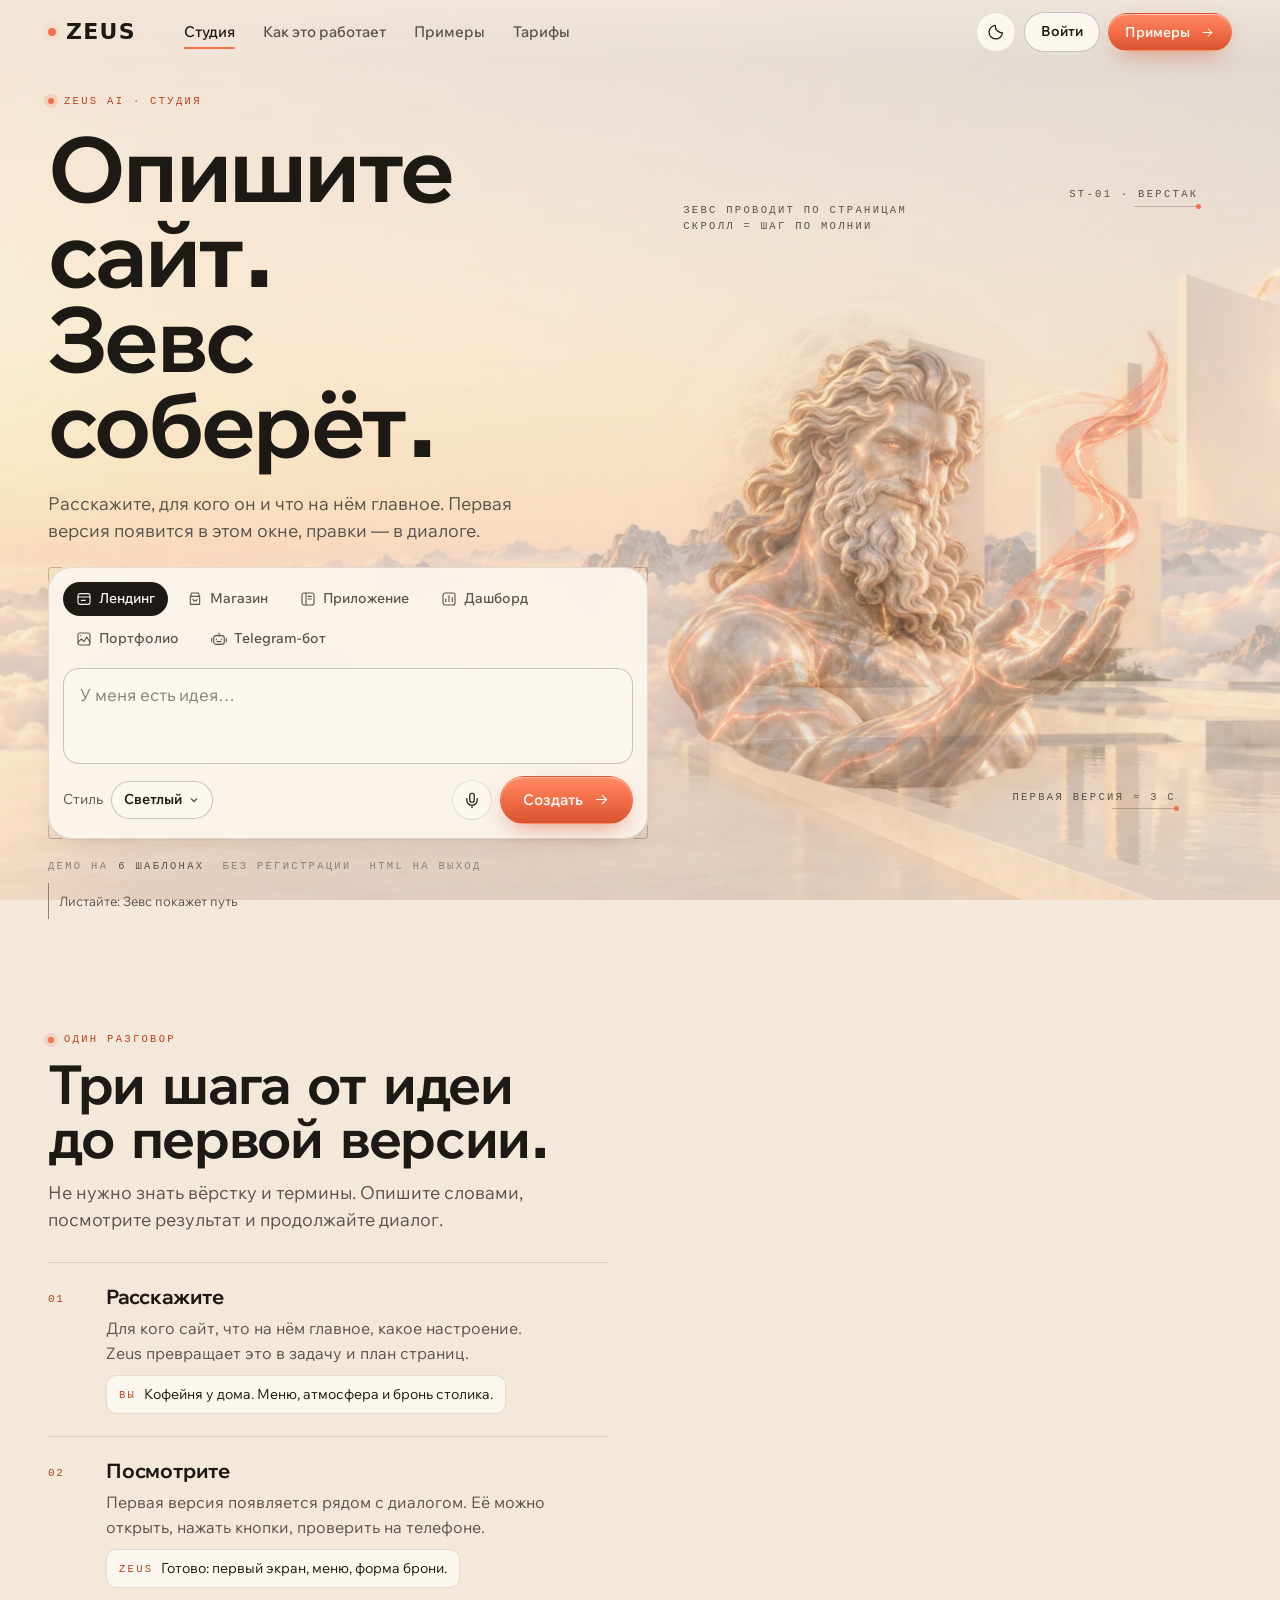
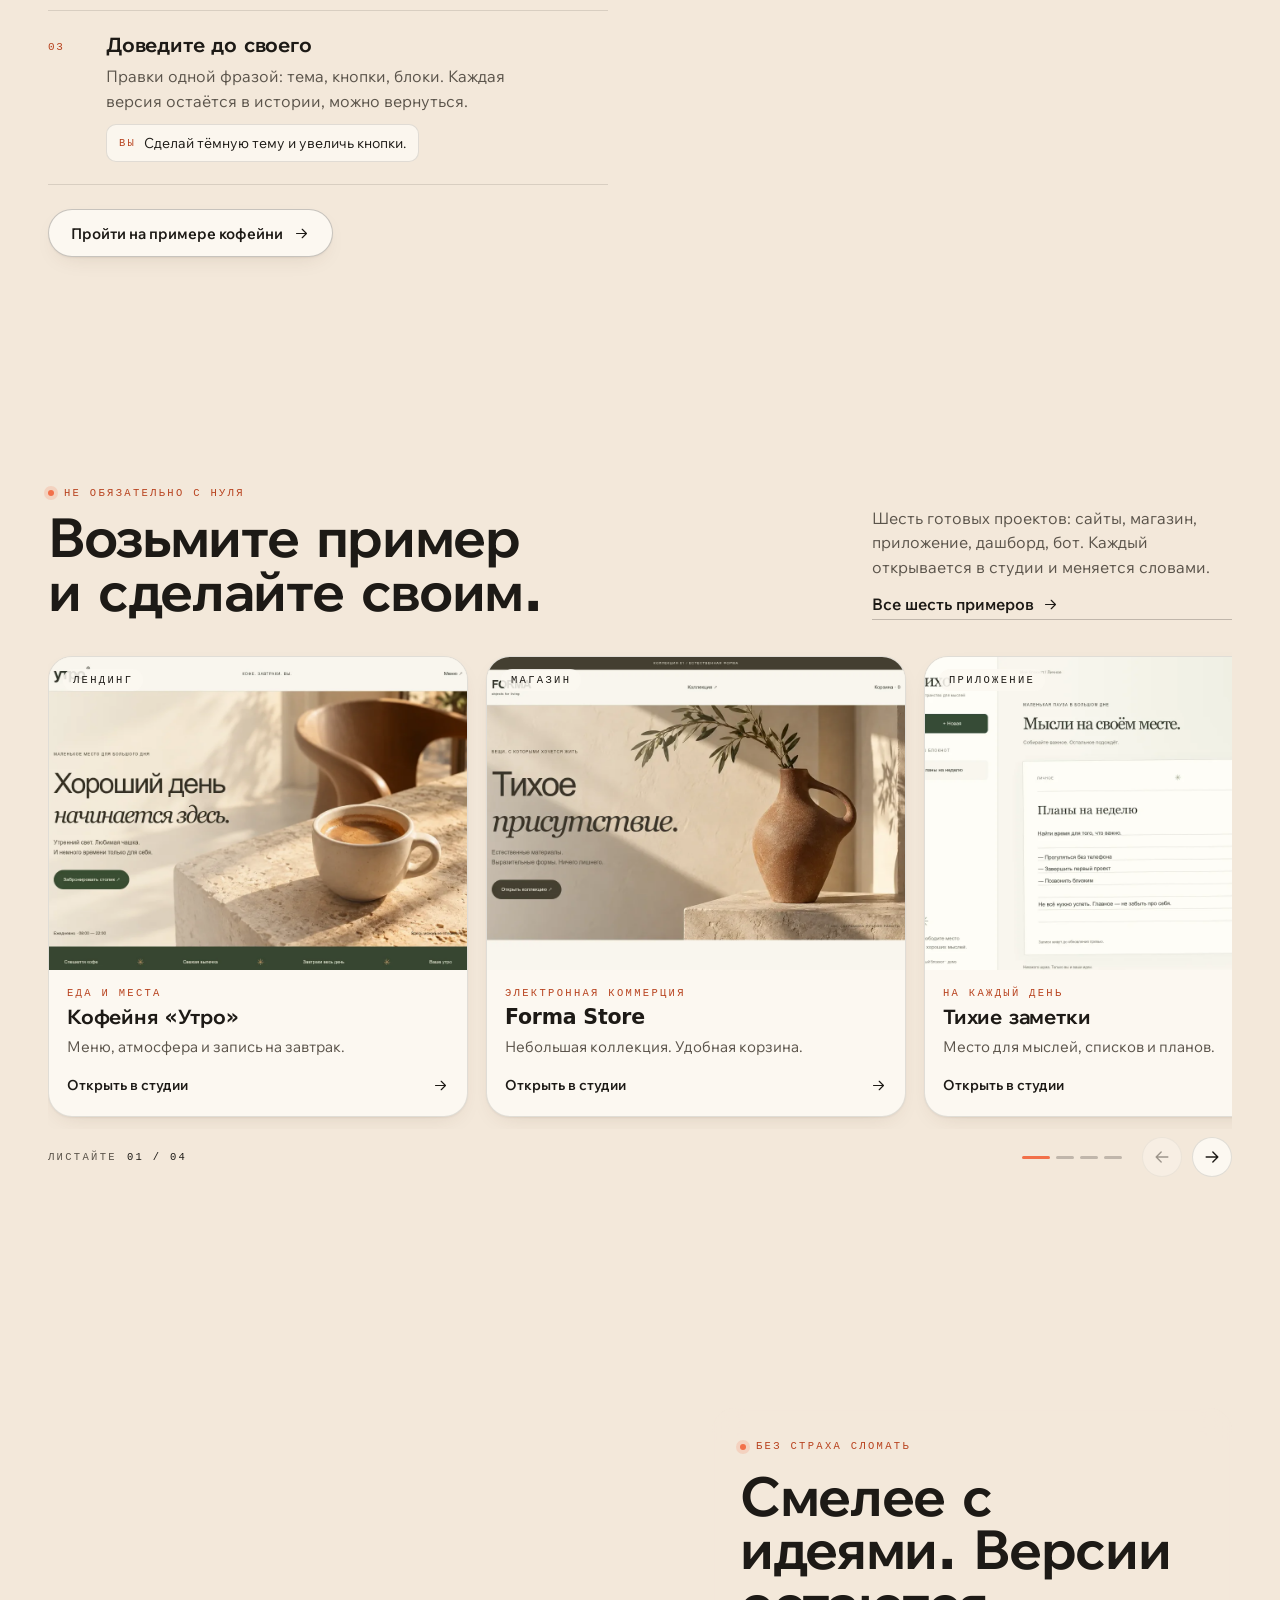
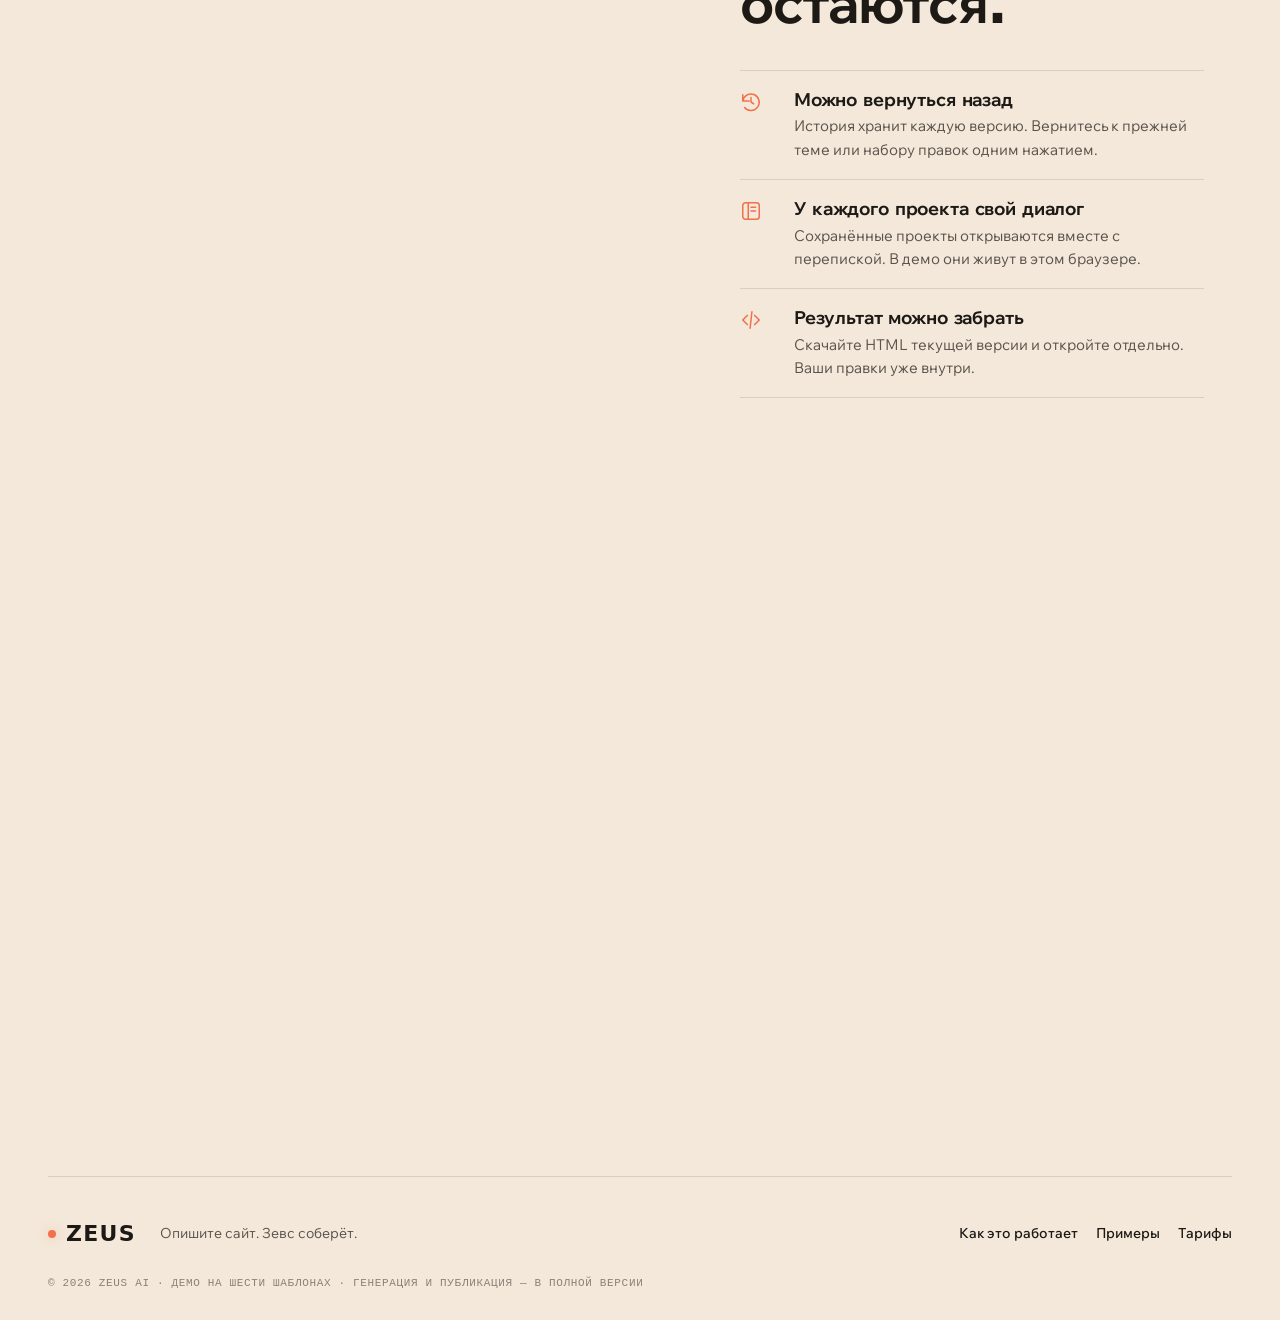
==== index.html @ 4a51d04f "Olymp 1.1: direct links open the right scene" ====
<!doctype html>
<html lang="ru">
  <head>
    <meta charset="UTF-8" />
    <meta
      name="viewport"
      content="width=device-width, initial-scale=1.0, viewport-fit=cover, interactive-widget=resizes-content"
    />
    <meta name="color-scheme" content="dark light" />
    <meta name="theme-color" content="#f5efe6" />
    <script>
      try {
        document.documentElement.dataset.theme =
          localStorage.getItem("zeus-theme") === "dark" ? "dark" : "light";
      } catch {
        document.documentElement.dataset.theme = "light";
      }
    </script>
    <title>Zeus AI — опишите сайт, Зевс соберёт</title>
    <meta
      name="description"
      content="Попробуйте студию Zeus AI: тестовый чат с помощником, интерактивные проекты, история правок и экспорт кода."
    />
    <link
      rel="icon"
      href="data:image/svg+xml,<svg xmlns=%22http://www.w3.org/2000/svg%22 viewBox=%220 0 100 100%22><text y=%22.9em%22 font-size=%2288%22>⚡</text></svg>"
    />
    <link rel="stylesheet" href="./fonts/zeus-fonts.css?v=olymp-1" />
    <script type="module" crossorigin src="./assets/index-BFgMG8lB.js"></script>
    <link rel="stylesheet" crossorigin href="./assets/index-Dw6WxKH1.css">
  </head>
  <body>
    <div id="root"></div>
  </body>
</html>
---- fonts/zeus-fonts.css ----
/* cyrillic */
@font-face {
  font-family: 'Days One';
  font-style: normal;
  font-weight: 400;
  font-display: swap;
  src: url(./days-cyrillic-1.woff2) format('woff2');
  unicode-range: U+0301, U+0400-045F, U+0490-0491, U+04B0-04B1, U+2116;
}
/* latin */
@font-face {
  font-family: 'Days One';
  font-style: normal;
  font-weight: 400;
  font-display: swap;
  src: url(./days-latin-2.woff2) format('woff2');
  unicode-range: U+0000-00FF, U+0131, U+0152-0153, U+02BB-02BC, U+02C6, U+02DA, U+02DC, U+0304, U+0308, U+0329, U+2000-206F, U+20AC, U+2122, U+2191, U+2193, U+2212, U+2215, U+FEFF, U+FFFD;
}
/* cyrillic */
@font-face {
  font-family: 'Wix Madefor Display';
  font-style: normal;
  font-weight: 400 800;
  font-display: swap;
  src: url(./madefor-display-cyrillic-1.woff2) format('woff2');
  unicode-range: U+0301, U+0400-045F, U+0490-0491, U+04B0-04B1, U+2116;
}
/* latin */
@font-face {
  font-family: 'Wix Madefor Display';
  font-style: normal;
  font-weight: 400 800;
  font-display: swap;
  src: url(./madefor-display-latin-2.woff2) format('woff2');
  unicode-range: U+0000-00FF, U+0131, U+0152-0153, U+02BB-02BC, U+02C6, U+02DA, U+02DC, U+0304, U+0308, U+0329, U+2000-206F, U+20AC, U+2122, U+2191, U+2193, U+2212, U+2215, U+FEFF, U+FFFD;
}
/* cyrillic */
@font-face {
  font-family: 'Wix Madefor Text';
  font-style: normal;
  font-weight: 400 700;
  font-display: swap;
  src: url(./madefor-text-cyrillic-1.woff2) format('woff2');
  unicode-range: U+0301, U+0400-045F, U+0490-0491, U+04B0-04B1, U+2116;
}
/* latin */
@font-face {
  font-family: 'Wix Madefor Text';
  font-style: normal;
  font-weight: 400 700;
  font-display: swap;
  src: url(./madefor-text-latin-2.woff2) format('woff2');
  unicode-range: U+0000-00FF, U+0131, U+0152-0153, U+02BB-02BC, U+02C6, U+02DA, U+02DC, U+0304, U+0308, U+0329, U+2000-206F, U+20AC, U+2122, U+2191, U+2193, U+2212, U+2215, U+FEFF, U+FFFD;
}
/* cyrillic */
@font-face {
  font-family: 'Martian Mono';
  font-style: normal;
  font-weight: 300 600;
  font-stretch: 100%;
  font-display: swap;
  src: url(./martian-cyrillic-1.woff2) format('woff2');
  unicode-range: U+0301, U+0400-045F, U+0490-0491, U+04B0-04B1, U+2116;
}
/* latin */
@font-face {
  font-family: 'Martian Mono';
  font-style: normal;
  font-weight: 300 600;
  font-stretch: 100%;
  font-display: swap;
  src: url(./martian-latin-2.woff2) format('woff2');
  unicode-range: U+0000-00FF, U+0131, U+0152-0153, U+02BB-02BC, U+02C6, U+02DA, U+02DC, U+0304, U+0308, U+0329, U+2000-206F, U+20AC, U+2122, U+2191, U+2193, U+2212, U+2215, U+FEFF, U+FFFD;
}
/* cyrillic */
@font-face {
  font-family: 'Sofia Sans';
  font-style: normal;
  font-weight: 500 800;
  font-display: swap;
  src: url(./sofia-cyrillic-1.woff2) format('woff2');
  unicode-range: U+0301, U+0400-045F, U+0490-0491, U+04B0-04B1, U+2116;
}
/* latin */
@font-face {
  font-family: 'Sofia Sans';
  font-style: normal;
  font-weight: 500 800;
  font-display: swap;
  src: url(./sofia-latin-2.woff2) format('woff2');
  unicode-range: U+0000-00FF, U+0131, U+0152-0153, U+02BB-02BC, U+02C6, U+02DA, U+02DC, U+0304, U+0308, U+0329, U+2000-206F, U+20AC, U+2122, U+2191, U+2193, U+2212, U+2215, U+FEFF, U+FFFD;
}
---- assets/index-Dw6WxKH1.css ----
:root{--f-display: "Sofia Sans", "Wix Madefor Display", system-ui, sans-serif;--f-head: "Wix Madefor Display", system-ui, sans-serif;--f-body: "Wix Madefor Text", system-ui, sans-serif;--f-mono: "Martian Mono", ui-monospace, monospace;--canvas: #f3e8da;--paper: rgba(252, 248, 241, .86);--paper-solid: #fcf8f1;--paper-2: #f4ebdd;--paper-3: #ebdfcd;--ink: #1d1a16;--ink-2: #5b544b;--ink-3: #8a8177;--line: rgba(29, 26, 22, .12);--line-strong: rgba(29, 26, 22, .24);--coral: #f2704a;--coral-deep: #d9532f;--coral-soft: #ffd9c7;--coral-glow: #ffc1a0;--coral-ink: #b8431f;--ok: #2f7d4e;--shadow-1: 0 1px 2px rgba(60, 40, 20, .06), 0 8px 24px -12px rgba(80, 50, 20, .18);--shadow-2: 0 2px 6px rgba(60, 40, 20, .08), 0 24px 48px -20px rgba(80, 50, 20, .28);--glow: 0 0 0 1px rgba(242, 112, 74, .35), 0 10px 32px -8px rgba(242, 112, 74, .55);--r-xs: 6px;--r-s: 10px;--r-m: 16px;--r-l: 24px;--r-pill: 999px;--ease-out: cubic-bezier(.16, 1, .3, 1);--ease-in: cubic-bezier(.4, 0, 1, 1);--ease-emph: cubic-bezier(.2, 0, 0, 1);--t-fast: .12s;--t-base: .22s;--t-slow: .42s;--header-h: 64px;--gutter: clamp(16px, 4vw, 48px);--wrap: 1240px;color-scheme:light}:root[data-theme=dark]{--canvas: #17161c;--paper: rgba(28, 26, 33, .84);--paper-solid: #1c1a21;--paper-2: #24222a;--paper-3: #2d2a33;--ink: #f4eee6;--ink-2: #b8afa4;--ink-3: #857d74;--line: rgba(244, 238, 230, .12);--line-strong: rgba(244, 238, 230, .26);--coral: #ff7b52;--coral-deep: #e4552f;--coral-soft: #4a2a20;--coral-glow: #ff9a6e;--coral-ink: #ffb08c;--shadow-1: 0 1px 2px rgba(0, 0, 0, .3), 0 8px 24px -12px rgba(0, 0, 0, .5);--shadow-2: 0 2px 6px rgba(0, 0, 0, .35), 0 24px 48px -20px rgba(0, 0, 0, .6);color-scheme:dark}*,*:before,*:after{box-sizing:border-box}html{overflow-x:clip;scroll-padding-top:calc(var(--header-h) + 16px);-webkit-text-size-adjust:100%}body{margin:0;background:var(--canvas);color:var(--ink);font:400 16px/1.55 var(--f-body);-webkit-font-smoothing:antialiased;overflow-x:clip;font-synthesis:none}img,svg,video{display:block;max-width:100%}button,input,textarea,select{font:inherit;color:inherit}button{cursor:pointer;background:none;border:0;padding:0}a{color:inherit;text-decoration:none}:focus-visible{outline:2px solid var(--coral);outline-offset:3px;border-radius:var(--r-xs)}::selection{background:var(--coral-soft);color:var(--ink)}.zeus-world{position:fixed;top:0;right:0;bottom:0;left:0;z-index:0;pointer-events:none}.zeus-world canvas{display:block}.site-main{position:relative;min-height:100svh;padding-top:var(--header-h)}.wrap{width:min(var(--wrap),100% - var(--gutter) * 2);margin-inline:auto}.wrap-tight{width:min(880px,100% - var(--gutter) * 2);margin-inline:auto}.scene-window{display:none}@media (max-width: 859px){.studio-section,.page-section,.final-cta,.route-hero{display:grid;grid-template-columns:minmax(0,1fr);min-width:0}.studio-section>*,.page-section>*,.final-cta>*,.route-hero>*{min-width:0}.scene-window{display:block;height:58svh;pointer-events:none;order:-1}.scene-window.tall{height:62svh}.scene-window.short{height:46svh}}.display{font-family:var(--f-display);font-weight:700;line-height:.96;letter-spacing:-.025em;text-wrap:balance}h1,.h1{font-family:var(--f-display);font-weight:700;font-size:clamp(44px,7vw,92px);line-height:.95;letter-spacing:-.03em;margin:0;text-wrap:balance}h2,.h2{font-family:var(--f-display);font-weight:700;font-size:clamp(32px,4.2vw,56px);line-height:1;letter-spacing:-.025em;margin:0;text-wrap:balance}h3,.h3{font-family:var(--f-head);font-weight:700;font-size:clamp(18px,1.6vw,22px);line-height:1.2;letter-spacing:-.01em;margin:0}p{margin:0}.lead{font-size:clamp(17px,1.4vw,19px);line-height:1.5;color:var(--ink-2);max-width:52ch;text-wrap:pretty}.muted{color:var(--ink-2)}.tag{font-family:var(--f-mono);font-size:10.5px;font-weight:400;letter-spacing:.22em;text-transform:uppercase;color:var(--ink-2);display:inline-flex;align-items:center;gap:10px;line-height:1}.tag.coral{color:var(--coral-ink)}.tag .dot{width:6px;height:6px;border-radius:50%;background:var(--coral);box-shadow:0 0 0 4px #f2704a2e}.mono{font-family:var(--f-mono);font-size:12px;letter-spacing:.02em}.num{font-family:var(--f-display);letter-spacing:-.02em}.edge-label{display:none;position:absolute;writing-mode:vertical-rl;transform:rotate(180deg);font-family:var(--f-mono);font-size:10px;letter-spacing:.26em;text-transform:uppercase;color:var(--ink-3);-webkit-user-select:none;user-select:none;pointer-events:none}.hairline{height:1px;background:var(--line)}.hairline.coral{background:linear-gradient(90deg,transparent,var(--coral) 30%,var(--coral-glow) 70%,transparent);opacity:.8}.corners{position:relative}.corners:before,.corners:after,.corners>.c:before,.corners>.c:after{content:"";position:absolute;width:14px;height:14px;border:1px solid var(--line-strong);pointer-events:none}.corners:before{top:-1px;left:-1px;border-right:0;border-bottom:0;border-radius:4px 0 0}.corners:after{top:-1px;right:-1px;border-left:0;border-bottom:0;border-radius:0 4px 0 0}.corners>.c:before{bottom:-1px;left:-1px;border-right:0;border-top:0;border-radius:0 0 0 4px}.corners>.c:after{bottom:-1px;right:-1px;border-left:0;border-top:0;border-radius:0 0 4px}.pane{background:var(--paper);-webkit-backdrop-filter:blur(18px) saturate(1.2);backdrop-filter:blur(18px) saturate(1.2);border:1px solid var(--line);border-radius:var(--r-l);box-shadow:var(--shadow-1)}.pane.solid{background:var(--paper-solid);-webkit-backdrop-filter:none;backdrop-filter:none}.scrim{position:relative}.scrim:before{content:"";position:absolute;top:-12%;right:-10%;bottom:-12%;left:-10%;z-index:-1;pointer-events:none;background:radial-gradient(60% 70% at 40% 50%,color-mix(in srgb,var(--canvas) 78%,transparent),transparent 100%)}.btn{--h: 48px;display:inline-flex;align-items:center;justify-content:center;gap:10px;height:var(--h);padding:0 22px;border-radius:var(--r-pill);font-family:var(--f-body);font-weight:600;font-size:15px;line-height:1;white-space:nowrap;border:1px solid transparent;position:relative;overflow:hidden;transition:transform var(--t-fast) var(--ease-out),box-shadow var(--t-base) var(--ease-out),background-color var(--t-fast),border-color var(--t-fast),color var(--t-fast);-webkit-tap-highlight-color:transparent}.btn svg{flex:none}.btn:active{transform:scale(.97)}.btn:disabled{opacity:.45;cursor:default;transform:none}.btn.small{--h: 38px;padding:0 16px;font-size:14px}.btn.large{--h: 56px;padding:0 28px;font-size:16px}.btn.full{width:100%}.btn.primary{color:#fff8f3;background:linear-gradient(180deg,#ff8a63,var(--coral) 45%,var(--coral-deep));box-shadow:inset 0 1px #ffffff73,0 10px 26px -10px #d9532fb3}.btn.primary:after{content:"";position:absolute;top:0;right:0;bottom:0;left:0;background:linear-gradient(115deg,transparent 30%,rgba(255,255,255,.35) 50%,transparent 70%);transform:translate(-130%);transition:transform .7s var(--ease-out)}.btn.primary:hover{box-shadow:inset 0 1px #ffffff80,0 14px 32px -10px #d9532fd9;transform:translateY(-1px)}.btn.primary:hover:after{transform:translate(130%)}.btn.secondary{color:var(--ink);background:var(--paper-solid);border-color:var(--line-strong);box-shadow:var(--shadow-1)}.btn.secondary:hover{border-color:var(--ink)}.btn.ghost{color:var(--ink);background:transparent;border-color:transparent}.btn.ghost:hover{background:var(--paper-2)}.btn.ink{color:var(--paper-solid);background:var(--ink)}.btn.ink:hover{background:#2b2722}:root[data-theme=dark] .btn.ink{color:var(--ink);background:var(--paper-3)}.icon-btn{width:40px;height:40px;border-radius:50%;display:inline-grid;place-items:center;color:var(--ink);border:1px solid var(--line);background:var(--paper-solid);transition:background var(--t-fast),border-color var(--t-fast),transform var(--t-fast)}.icon-btn:hover{border-color:var(--ink)}.icon-btn:active{transform:scale(.94)}.icon-btn:disabled{opacity:.4;cursor:default}.icon-btn.selected{background:var(--ink);color:var(--paper-solid);border-color:var(--ink)}.text-link{display:inline-flex;align-items:center;gap:8px;font-weight:600;color:var(--ink);border-bottom:1px solid var(--line-strong);padding-bottom:2px;transition:border-color var(--t-fast),gap var(--t-fast)}.text-link:hover{border-color:var(--coral);gap:12px}textarea,input[type=text],input:not([type]){width:100%;border:1px solid var(--line-strong);border-radius:var(--r-m);background:var(--paper-solid);padding:14px 16px;font-size:16px;line-height:1.45;color:var(--ink);resize:none;transition:border-color var(--t-fast),box-shadow var(--t-base)}textarea::placeholder,input::placeholder{color:var(--ink-3)}textarea:focus,input:focus{outline:none;border-color:var(--coral);box-shadow:0 0 0 4px #f2704a29}textarea:disabled{opacity:.6}.segmented{display:inline-flex;padding:4px;gap:2px;border-radius:var(--r-pill);background:var(--paper-2);border:1px solid var(--line)}.segmented button{height:34px;padding:0 14px;border-radius:var(--r-pill);font-weight:600;font-size:14px;color:var(--ink-2);transition:background var(--t-fast),color var(--t-fast);display:inline-flex;align-items:center;gap:6px}.segmented button.selected,.segmented button[aria-pressed=true]{background:var(--paper-solid);color:var(--ink);box-shadow:var(--shadow-1)}.segmented button span{font-family:var(--f-mono);font-size:11px;color:var(--coral-ink)}.chip{display:inline-flex;align-items:center;gap:7px;height:36px;padding:0 14px;border-radius:var(--r-pill);border:1px solid var(--line-strong);background:var(--paper-solid);font-size:14px;font-weight:500;color:var(--ink);transition:border-color var(--t-fast),background var(--t-fast),transform var(--t-fast)}.chip:hover{border-color:var(--ink)}.chip:active{transform:scale(.97)}.chip.selected,.chip[aria-pressed=true]{background:var(--ink);color:var(--paper-solid);border-color:var(--ink)}.chip:disabled{opacity:.45}.status-dot{width:7px;height:7px;border-radius:50%;background:var(--coral);display:inline-block;box-shadow:0 0 0 3px #f2704a33;animation:pulse-dot 2.2s ease-in-out infinite}@keyframes pulse-dot{0%,to{box-shadow:0 0 0 3px #f2704a33}50%{box-shadow:0 0 0 6px #f2704a0f}}.spinner{width:14px;height:14px;border-radius:50%;border:2px solid var(--line-strong);border-top-color:var(--coral);animation:spin .8s linear infinite;display:inline-block}@keyframes spin{to{transform:rotate(360deg)}}.sr-only{position:absolute;width:1px;height:1px;overflow:hidden;clip:rect(0 0 0 0);white-space:nowrap}.skip-link{position:fixed;left:12px;top:-60px;z-index:200;background:var(--ink);color:var(--paper-solid);padding:10px 14px;border-radius:var(--r-s)}.skip-link:focus{top:12px}.modal{border:0;padding:0;background:transparent;max-width:min(520px,100vw - 24px);width:100%;margin:auto}.modal::backdrop{background:#281c1473;-webkit-backdrop-filter:blur(8px);backdrop-filter:blur(8px)}.modal[open]{animation:modal-in .32s var(--ease-out)}@keyframes modal-in{0%{opacity:0;transform:translateY(14px) scale(.98)}to{opacity:1;transform:none}}.modal-inner{position:relative;background:var(--paper-solid);border-radius:var(--r-l);padding:28px;box-shadow:var(--shadow-2);display:grid;gap:14px;border:1px solid var(--line)}.modal-inner h2{font-size:26px}.modal-inner p{color:var(--ink-2)}.modal-close{position:absolute;top:14px;right:14px}.modal-note{font-size:13px;color:var(--ink-3)}.modal-inner .tag{margin-bottom:-6px}.notice{display:inline-flex;align-items:center;gap:10px;padding:10px 14px;border-radius:var(--r-s);background:var(--coral-soft);color:var(--coral-ink);font-size:14px;font-weight:500}.reveal{opacity:0;transform:translateY(18px);transition:opacity .7s var(--ease-out),transform .8s var(--ease-out)}.reveal.in{opacity:1;transform:none}.reveal[data-delay="1"]{transition-delay:.08s}.reveal[data-delay="2"]{transition-delay:.16s}.reveal[data-delay="3"]{transition-delay:.24s}.ribbon-sweep{position:fixed;top:0;right:0;bottom:0;left:0;z-index:60;pointer-events:none;overflow:hidden}.ribbon-sweep:before{content:"";position:absolute;top:-30%;bottom:-30%;left:0;width:34vw;background:linear-gradient(90deg,transparent,rgba(255,193,160,.55) 35%,rgba(242,112,74,.75) 50%,rgba(255,193,160,.55) 65%,transparent);transform:translate(-60vw) skew(-18deg);filter:blur(6px)}.ribbon-sweep.go:before{animation:sweep .72s var(--ease-emph) forwards}@keyframes sweep{to{transform:translate(140vw) skew(-18deg)}}@media (prefers-reduced-motion: reduce){*,*:before,*:after{animation-duration:.01ms!important;transition-duration:.01ms!important}.reveal{opacity:1;transform:none}}.header{position:fixed;inset:0 0 auto 0;z-index:50;height:var(--header-h);background:linear-gradient(180deg,color-mix(in srgb,var(--canvas) 75%,transparent),transparent);-webkit-backdrop-filter:blur(10px);backdrop-filter:blur(10px);transition:background var(--t-base)}.header.scrolled{background:color-mix(in srgb,var(--paper-solid) 82%,transparent);border-bottom:1px solid var(--line)}.header-inner{height:100%;display:flex;align-items:center;gap:18px}.brand{display:inline-flex;align-items:center;gap:10px;font-family:var(--f-display);font-weight:800;font-size:22px;letter-spacing:.06em;color:var(--ink)}.brand i{width:8px;height:8px;border-radius:50%;background:var(--coral);box-shadow:0 0 12px var(--coral-glow)}.desktop-nav{display:flex;gap:4px;margin-left:18px}.desktop-nav a{position:relative;padding:10px 12px;font-weight:500;font-size:15px;color:var(--ink-2);border-radius:var(--r-s);transition:color var(--t-fast)}.desktop-nav a:after{content:"";position:absolute;left:12px;right:12px;bottom:5px;height:2px;border-radius:2px;background:var(--coral);transform:scaleX(0);transform-origin:left;transition:transform var(--t-base) var(--ease-out)}.desktop-nav a:hover,.desktop-nav a.active{color:var(--ink)}.desktop-nav a.active:after{transform:scaleX(1)}.desktop-nav a .idx{font-family:var(--f-mono);font-size:10px;color:var(--ink-3);margin-right:6px;letter-spacing:.1em}.header-actions{margin-left:auto;display:flex;align-items:center;gap:8px}.account-btn{height:40px;padding:0 16px;border-radius:var(--r-pill);border:1px solid var(--line-strong);background:var(--paper-solid);font-weight:600;font-size:14px;display:inline-flex;align-items:center;gap:8px;transition:border-color var(--t-fast)}.account-btn:hover{border-color:var(--ink)}.account-btn .initial{width:24px;height:24px;border-radius:50%;background:var(--coral);color:#fff;display:grid;place-items:center;font-family:var(--f-display);font-size:12px}.menu-toggle,.header-cta{display:none}.menu-screen{position:fixed;top:0;right:0;bottom:0;left:0;z-index:45;padding:calc(var(--header-h) + 8px) var(--gutter) 24px;background:color-mix(in srgb,var(--canvas) 62%,transparent);-webkit-backdrop-filter:blur(14px);backdrop-filter:blur(14px);display:flex;flex-direction:column}.menu-screen nav{display:grid;gap:2px;margin-top:4vh}.menu-screen nav a{display:grid;grid-template-columns:1fr auto;align-items:center;gap:12px;padding:16px 4px;font-family:var(--f-display);font-size:clamp(28px,8vw,36px);line-height:1;color:var(--ink);border-bottom:1px solid var(--line);transform:translateY(12px);opacity:0;animation:menu-item .5s var(--ease-out) forwards}.menu-screen nav a:nth-child(2){animation-delay:.05s}.menu-screen nav a:nth-child(3){animation-delay:.1s}.menu-screen nav a:nth-child(4){animation-delay:.15s}@keyframes menu-item{to{transform:none;opacity:1}}.menu-screen nav a .idx{font-family:var(--f-mono);font-size:11px;color:var(--ink-3);letter-spacing:.1em}.menu-screen nav a.active .idx{color:var(--coral-ink)}.menu-screen nav a svg{color:var(--ink-3)}.menu-foot{margin-top:auto;display:flex;align-items:flex-end;justify-content:space-between;gap:12px}.menu-foot .tag{max-width:46%;line-height:1.5}.menu-robot-hint{font-size:13px;color:var(--ink-2);max-width:44%;text-align:right}@media (max-width: 859px){.desktop-nav{display:none}.menu-toggle{display:inline-grid}.account-btn .name{display:none}.header-inner{gap:10px}}@media (min-width: 860px){.header-cta{display:inline-flex}}.studio-entry{position:relative}.entry-hero{position:relative;min-height:calc(100svh - var(--header-h));display:grid;grid-template-columns:minmax(0,600px) 1fr;align-items:center;gap:24px;padding:32px 0 48px}.entry-main{position:relative;display:grid;gap:22px}.entry-main h1{max-width:12ch}.entry-main .lead{max-width:44ch}.entry-side{position:relative;align-self:stretch;min-height:420px;pointer-events:none}.entry-side .callout{position:absolute;display:grid;gap:6px}.entry-side .callout .tag{white-space:nowrap}.entry-side .callout .line{width:64px;height:1px;background:var(--line-strong);position:relative}.entry-side .callout .line:after{content:"";position:absolute;right:-3px;top:-2px;width:5px;height:5px;border-radius:50%;background:var(--coral)}.entry-side .c1{right:6%;top:12%;text-align:right;justify-items:end}.entry-side .c2{left:2%;top:14%}.entry-side .c3{right:10%;bottom:8%;text-align:right;justify-items:end}.entry-hero .edge-label{right:-8px;top:50%;translate:0 -50%}.composer{padding:14px;display:grid;gap:12px;pointer-events:auto}.composer .c{position:absolute;top:0;right:0;bottom:0;left:0;pointer-events:none}.project-types{display:flex;flex-wrap:wrap;gap:6px}.project-types button{display:inline-flex;align-items:center;gap:7px;height:34px;padding:0 12px;border-radius:var(--r-pill);font-size:13.5px;font-weight:500;color:var(--ink-2);border:1px solid transparent;transition:background var(--t-fast),color var(--t-fast),border-color var(--t-fast)}.project-types button:hover{background:var(--paper-2);color:var(--ink)}.project-types button.selected{background:var(--ink);color:var(--paper-solid)}:root[data-theme=dark] .project-types button.selected{background:var(--paper-3);color:var(--ink)}.composer textarea{min-height:96px;border-radius:var(--r-m);background:color-mix(in srgb,var(--paper-solid) 70%,transparent);font-size:17px}.composer-bottom{display:flex;align-items:center;justify-content:space-between;gap:10px}.style-select{display:inline-flex;align-items:center;gap:8px;font-size:14px;color:var(--ink-2)}.style-select select{height:38px;padding:0 30px 0 12px;border-radius:var(--r-pill);border:1px solid var(--line-strong);background:var(--paper-solid) url("data:image/svg+xml,%3Csvg xmlns='http://www.w3.org/2000/svg' width='12' height='12' viewBox='0 0 24 24' fill='none' stroke='%235b544b' stroke-width='2.5'%3E%3Cpath d='m6 9 6 6 6-6'/%3E%3C/svg%3E") no-repeat right 12px center;-moz-appearance:none;appearance:none;-webkit-appearance:none;font-weight:600;font-size:14px;color:var(--ink)}.composer-actions{display:flex;align-items:center;gap:8px}.icon-btn.recording{background:var(--coral);color:#fff;border-color:var(--coral);animation:pulse-dot 1.4s ease-in-out infinite}.entry-meta{display:flex;flex-wrap:wrap;gap:8px 18px}.entry-meta .tag{color:var(--ink-3)}.entry-meta .tag b{color:var(--ink-2);font-weight:400}.resume-project{display:inline-flex;align-items:center;gap:10px;height:44px;padding:0 16px;border-radius:var(--r-pill);background:var(--paper-solid);border:1px solid var(--line-strong);font-size:14px;justify-self:start}.resume-project b{font-weight:600;margin-left:4px}.resume-project:hover{border-color:var(--ink)}.hero-bottom{position:absolute;left:0;right:0;bottom:0;display:flex;justify-content:space-between;align-items:end;pointer-events:none}.hero-bottom a{pointer-events:auto;display:inline-flex;align-items:center;gap:10px;font-size:13px;color:var(--ink-2)}.hero-bottom a i{width:1px;height:36px;background:var(--ink-3);display:block;animation:cue 1.8s var(--ease-in-out, ease) infinite;transform-origin:top}@keyframes cue{0%{transform:scaleY(0)}50%{transform:scaleY(1)}to{transform:scaleY(0);transform-origin:bottom}}.studio-section{position:relative;padding:clamp(64px,9vw,120px) 0}.studio-section .head{display:grid;gap:14px;max-width:620px}.section-head{display:flex;align-items:end;justify-content:space-between;gap:24px;flex-wrap:wrap;margin-bottom:32px}.section-head .head{max-width:640px}.section-head .aside{display:grid;gap:12px;max-width:360px}.steps-section .grid{display:grid;grid-template-columns:minmax(0,560px) 1fr;gap:32px;align-items:start}.steps-list{display:grid;gap:0;counter-reset:step}.steps-list li{list-style:none;display:grid;grid-template-columns:44px 1fr;gap:14px;padding:22px 0;border-top:1px solid var(--line)}.steps-list li:last-child{border-bottom:1px solid var(--line)}.steps-list li .n{font-family:var(--f-mono);font-size:11px;color:var(--coral-ink);letter-spacing:.16em;padding-top:6px}.steps-list li h3{margin-bottom:6px}.steps-list li p{color:var(--ink-2);max-width:44ch}.steps-list li .ex{margin-top:10px;display:inline-flex;gap:8px;align-items:center;padding:8px 12px;border-radius:var(--r-s);background:var(--paper);border:1px solid var(--line);font-size:13.5px}.steps-list li .ex .tag{color:var(--coral-ink)}.gallery-section .rail-wrap{position:relative}.rail{display:grid;grid-auto-flow:column;grid-auto-columns:min(78vw,420px);gap:18px;overflow-x:auto;scroll-snap-type:x mandatory;padding:4px 4px 12px;scrollbar-width:none;cursor:grab}.rail::-webkit-scrollbar{display:none}.rail.dragging{cursor:grabbing;scroll-snap-type:none}.rail>*{scroll-snap-align:start}.tcard{display:grid;gap:0;text-align:left;border-radius:var(--r-l);overflow:hidden;background:var(--paper-solid);border:1px solid var(--line);box-shadow:var(--shadow-1);transition:transform var(--t-slow) var(--ease-out),box-shadow var(--t-slow) var(--ease-out)}.tcard:hover{transform:translateY(-4px);box-shadow:var(--shadow-2)}.tcard .cover{position:relative;aspect-ratio:4 / 3;overflow:hidden;background:var(--paper-2)}.tcard .cover img{width:100%;height:100%;object-fit:cover;object-position:top;transition:transform 1.2s var(--ease-out)}.tcard:hover .cover img{transform:scale(1.04)}.tcard .cover .tag{position:absolute;left:14px;top:12px;color:var(--ink);background:var(--paper);padding:6px 10px;border-radius:var(--r-pill)}.tcard .body{padding:18px 18px 20px;display:grid;gap:6px}.tcard .body .tag{color:var(--coral-ink)}.tcard .body p{color:var(--ink-2);font-size:15px}.tcard .go{margin-top:10px;display:flex;justify-content:space-between;align-items:center;font-weight:600;font-size:14px}.rail-controls{display:flex;align-items:center;gap:10px;margin-top:8px}.rail-controls .tag{margin-right:auto}.rail-controls .tag b{font-family:var(--f-mono);color:var(--ink);font-weight:400}.rail-dots{display:flex;gap:6px;margin-right:10px}.rail-dots i{width:18px;height:3px;border-radius:2px;background:var(--line-strong);transition:background var(--t-fast),width var(--t-base)}.rail-dots i.on{background:var(--coral);width:28px}.reverse{transform:scaleX(-1);display:inline-grid}.versions-section .grid{display:grid;grid-template-columns:1fr minmax(0,520px);gap:32px;align-items:center}.versions-section .grid>.head{grid-column:2;position:relative;padding:24px 28px;border-radius:var(--r-l);background:color-mix(in srgb,var(--canvas) 72%,transparent);-webkit-backdrop-filter:blur(14px);backdrop-filter:blur(14px)}.version-rows{display:grid;gap:0}.version-rows article{display:grid;grid-template-columns:40px 1fr;gap:14px;padding:18px 0;border-top:1px solid var(--line)}.version-rows article:last-child{border-bottom:1px solid var(--line)}.version-rows article svg{color:var(--coral);margin-top:2px}.version-rows h3{font-size:18px;margin-bottom:4px}.version-rows p{color:var(--ink-2);font-size:15px}.final-cta{position:relative;padding:clamp(64px,10vw,140px) 0 clamp(48px,8vw,100px)}.final-cta .inner{display:grid;grid-template-columns:minmax(0,560px) 1fr;gap:24px;align-items:center}.final-cta h2{font-size:clamp(40px,5.6vw,72px)}.final-cta .actions{display:flex;gap:12px;flex-wrap:wrap;margin-top:8px}.final-cta .facts{grid-column:1;display:grid;gap:10px;margin-top:18px}.site-main.working{padding-top:var(--header-h)}.workspace{--bar-h: 64px;position:relative;height:calc(100svh - var(--header-h));display:grid;grid-template-rows:var(--bar-h) 1fr;grid-template-columns:290px 400px minmax(0,1fr);gap:0 14px;padding:0 14px 14px;max-width:1680px;margin-inline:auto}.workspace.conversation-first{grid-template-columns:290px minmax(0,720px) 1fr}.workspace-bar{grid-column:1 / -1;display:flex;align-items:center;gap:12px;padding:12px 4px}.project-title{display:flex;align-items:center;gap:12px;min-width:0}.project-title>svg{color:var(--coral);flex:none}.project-title div{display:grid;line-height:1.2;min-width:0}.project-title b{font-family:var(--f-head);font-weight:700;font-size:16px;white-space:nowrap;overflow:hidden;text-overflow:ellipsis}.project-title span{font-family:var(--f-mono);font-size:10.5px;letter-spacing:.14em;text-transform:uppercase;color:var(--ink-3)}.workspace-actions{margin-left:auto;display:flex;align-items:center;gap:8px}.robot-column{grid-column:1;grid-row:2;position:relative;pointer-events:none}.robot-column .tag{position:absolute;left:4px;bottom:8px;color:var(--ink-3);line-height:1.6}.robot-column .tag b{display:block;color:var(--ink-2);font-weight:400}.robot-column .hint{position:absolute;left:4px;top:8px;max-width:240px;font-size:13px;color:var(--ink-2)}.chat-panel{grid-column:2;grid-row:2;min-height:0;display:grid;grid-template-rows:auto auto 1fr auto;overflow:hidden}.preview-panel{grid-column:3;grid-row:2;min-height:0;display:grid;grid-template-rows:auto 1fr auto;overflow:hidden}.conversation-first .preview-panel{display:none}.panel-header{display:flex;align-items:center;gap:10px;padding:12px 14px;border-bottom:1px solid var(--line);font-size:13.5px;font-weight:600}.panel-header>span:first-child{display:inline-flex;align-items:center;gap:8px}.panel-header .icon-btn{margin-left:auto;width:34px;height:34px}.preview-location{margin-left:auto;font-family:var(--f-mono);font-size:11px;color:var(--ink-3);letter-spacing:.06em}.preview-panel .panel-header .icon-btn{margin-left:0}.version-history{padding:12px 14px;display:grid;gap:4px;border-bottom:1px solid var(--line);background:var(--paper-2)}.version-history b{font-size:13px;color:var(--ink-2);margin-bottom:4px}.version-history button{display:grid;grid-template-columns:28px 1fr auto;align-items:center;gap:8px;text-align:left;padding:8px 10px;border-radius:var(--r-s);font-size:14px}.version-history button:hover{background:var(--paper-solid)}.version-history button span{font-family:var(--f-mono);font-size:11px;color:var(--coral-ink)}.assistant-status{display:flex;align-items:center;gap:10px;padding:10px 14px;font-size:13.5px;color:var(--ink-2);border-bottom:1px solid var(--line)}.thinking-dots{display:inline-flex;gap:4px}.thinking-dots i{width:6px;height:6px;border-radius:50%;background:var(--coral);animation:think 1.2s ease-in-out infinite}.thinking-dots i:nth-child(2){animation-delay:.15s}.thinking-dots i:nth-child(3){animation-delay:.3s}@keyframes think{0%,to{transform:translateY(0);opacity:.5}50%{transform:translateY(-4px);opacity:1}}.chat-thread{overflow-y:auto;padding:16px 14px;display:grid;gap:16px;align-content:start;scroll-behavior:smooth;overscroll-behavior:contain}.chat-message{display:grid;gap:6px;animation:msg-in .4s var(--ease-out)}@keyframes msg-in{0%{opacity:0;transform:translateY(8px)}to{opacity:1;transform:none}}.chat-message .message-author{display:inline-flex;align-items:center;gap:8px;font-family:var(--f-mono);font-size:10.5px;letter-spacing:.16em;text-transform:uppercase;color:var(--ink-3)}.agent-mark{width:22px;height:22px;border-radius:7px;background:var(--coral);color:#fff;display:grid;place-items:center;font-family:var(--f-display);font-size:12px}.chat-message p{font-size:15.5px;line-height:1.5}.chat-message.user p{background:var(--paper-2);border:1px solid var(--line);border-radius:var(--r-m) var(--r-m) var(--r-xs) var(--r-m);padding:12px 14px;justify-self:start;max-width:92%}.chat-message.bot p{padding:0 2px}.typing-caret{display:inline-block;width:2px;height:1em;background:var(--coral);vertical-align:-2px;margin-left:2px;animation:caret .9s steps(2) infinite}@keyframes caret{50%{opacity:0}}.build-plan{list-style:none;margin:4px 0 0;padding:0;display:grid;gap:4px}.build-plan li{display:flex;align-items:center;gap:10px;padding:9px 12px;border-radius:var(--r-s);background:var(--paper-2);border:1px solid var(--line);font-size:14px}.build-plan li span{width:22px;height:22px;border-radius:50%;display:grid;place-items:center;font-family:var(--f-mono);font-size:10px;color:var(--ink-3);border:1px solid var(--line-strong)}.build-plan li span svg{color:var(--ok)}.build-status{display:grid;gap:8px;padding:12px 14px;border-radius:var(--r-m);background:var(--paper-2);border:1px solid var(--line);font-size:14px}.build-status .spinner{position:absolute}.build-status{position:relative;padding-left:40px}.build-status .spinner{left:14px;top:14px}.progress-track{height:3px;border-radius:2px;background:var(--line);overflow:hidden}.progress-track span{display:block;height:100%;background:linear-gradient(90deg,var(--coral),var(--coral-glow));transform-origin:left;transition:transform .6s var(--ease-out)}.chat-bottom{padding:10px 14px 12px;border-top:1px solid var(--line);display:grid;gap:10px}.edit-shortcuts{display:flex;gap:6px;overflow-x:auto;scrollbar-width:none;padding-bottom:2px}.edit-shortcuts::-webkit-scrollbar{display:none}.edit-shortcuts button{flex:none;display:inline-flex;align-items:center;gap:6px;height:32px;padding:0 12px;border-radius:var(--r-pill);border:1px solid var(--line-strong);background:var(--paper-solid);font-size:13px;font-weight:500;transition:border-color var(--t-fast),background var(--t-fast)}.edit-shortcuts button:hover{border-color:var(--ink)}.edit-shortcuts button[aria-pressed=true]{background:var(--coral-soft);border-color:var(--coral);color:var(--coral-ink)}.chat-composer{position:relative}.chat-composer textarea{padding-right:54px;min-height:64px;border-radius:var(--r-m)}.send-edit{position:absolute;right:8px;bottom:8px;width:38px;height:38px;background:var(--coral);color:#fff;border-color:var(--coral)}.send-edit:disabled{background:var(--paper-2);color:var(--ink-3);border-color:var(--line);opacity:1}.chat-bottom small{font-family:var(--f-mono);font-size:10px;letter-spacing:.12em;text-transform:uppercase;color:var(--ink-3)}.preview-content{position:relative;min-height:0;background:var(--paper-2)}.preview-content iframe{width:100%;height:100%;border:0;background:#fff}.preview-loading{position:absolute;top:0;right:0;bottom:0;left:0;display:grid;place-content:center;gap:10px;justify-items:center;color:var(--ink-2);font-size:14px}.source-code{margin:0;height:100%;overflow:auto;padding:16px;font-family:var(--f-mono);font-size:12px;line-height:1.55;color:var(--ink-2);white-space:pre-wrap;word-break:break-word}.preview-footer{display:flex;align-items:center;gap:10px;padding:10px 14px;border-top:1px solid var(--line);font-size:13px;color:var(--ink-2)}.preview-footer>span:last-child{margin-left:auto;font-size:12px;color:var(--ink-3);text-align:right}.building-preview{height:100%;display:grid;place-content:center;justify-items:center;gap:12px;text-align:center;padding:24px}.building-preview h2{font-size:26px}.building-preview p{color:var(--ink-2)}.blueprint{width:min(360px,80%);aspect-ratio:16 / 10;border:1px dashed var(--line-strong);border-radius:var(--r-m);position:relative;overflow:hidden;margin-bottom:8px;background:var(--paper-solid)}.blueprint:after{content:"";position:absolute;top:0;right:0;bottom:0;left:0;background:linear-gradient(90deg,transparent,rgba(242,112,74,.25),transparent);transform:translate(-100%);animation:scan 1.6s var(--ease-in-out, ease) infinite}@keyframes scan{to{transform:translate(100%)}}.blueprint>div:first-child{position:absolute;left:10%;top:12%;width:40%;height:10%;border-radius:6px;background:var(--paper-3)}.blueprint>span:nth-child(2){position:absolute;left:10%;top:30%;width:60%;height:4%;border-radius:4px;background:var(--paper-3)}.blueprint>span:nth-child(3){position:absolute;left:10%;top:38%;width:45%;height:4%;border-radius:4px;background:var(--paper-3)}.blueprint-grid{position:absolute;left:10%;right:10%;bottom:12%;height:30%;display:grid;grid-template-columns:repeat(3,1fr);gap:6%}.blueprint-grid i{border-radius:6px;background:var(--paper-3)}.workspace-tabs{display:none}.workspace-notice{position:fixed;left:50%;bottom:20px;translate:-50% 0;z-index:40;display:flex;align-items:center;gap:12px;padding:10px 10px 10px 16px;border-radius:var(--r-pill);background:var(--ink);color:var(--paper-solid);font-size:14px;box-shadow:var(--shadow-2);max-width:calc(100vw - 32px);animation:msg-in .3s var(--ease-out)}.workspace-notice .icon-btn{width:32px;height:32px;background:transparent;border-color:#fff3;color:inherit}.project-library{display:grid;gap:6px;max-height:50vh;overflow:auto}.library-row{display:grid;grid-template-columns:1fr auto;gap:6px;align-items:center}.library-row>button:first-child{display:grid;grid-template-columns:24px 1fr auto;align-items:center;gap:12px;text-align:left;padding:10px 12px;border-radius:var(--r-m);border:1px solid var(--line);background:var(--paper-2)}.library-row>button:first-child:hover{border-color:var(--ink)}.library-row span{display:grid}.library-row small{font-size:12px;color:var(--ink-3)}.empty-library{display:grid;justify-items:center;gap:10px;padding:24px;text-align:center;color:var(--ink-2)}.my-projects{display:grid;gap:14px;margin-bottom:40px}.section-label{display:flex;align-items:center;justify-content:space-between}.project-grid{display:grid;grid-template-columns:repeat(3,1fr);gap:12px}.saved-card{display:grid;grid-template-columns:24px 1fr auto;align-items:center;gap:10px;text-align:left;padding:14px 16px;border-radius:var(--r-m);background:var(--paper);border:1px solid var(--line)}.saved-card b{grid-column:2}.saved-card span{grid-column:2;font-size:12px;color:var(--ink-3)}.saved-card>svg:last-child{grid-column:3;grid-row:1 / span 2}.saved-card:hover{border-color:var(--ink)}.text-button{font-weight:600;display:inline-flex;align-items:center;gap:6px}.auth-options{display:grid;gap:8px}.auth-options .btn{justify-content:flex-start;gap:12px}.auth-options .btn .logo{width:22px;height:22px;display:grid;place-items:center;font-family:var(--f-display);font-size:12px;border-radius:6px;background:var(--paper-2);color:var(--ink)}.auth-or{display:flex;align-items:center;gap:12px;color:var(--ink-3);font-size:12px}.auth-or:before,.auth-or:after{content:"";flex:1;height:1px;background:var(--line)}.login-form{display:grid;gap:10px}.login-form label{font-size:13px;color:var(--ink-2)}@media (max-width: 1279px){.workspace{grid-template-columns:380px minmax(0,1fr)}.workspace.conversation-first{grid-template-columns:minmax(0,720px) 1fr}.robot-column{display:none}.chat-panel{grid-column:1}.preview-panel{grid-column:2}}@media (max-width: 1100px){.entry-hero{grid-template-columns:minmax(0,560px) 1fr}.steps-section .grid,.versions-section .grid,.final-cta .inner{grid-template-columns:1fr}.versions-section .grid>.head{grid-column:1}}@media (max-width: 859px){.entry-hero{grid-template-columns:1fr;min-height:auto;padding:0 0 40px;gap:8px;align-items:start}.entry-side,.hero-bottom,.entry-hero .edge-label{display:none}.entry-main h1{font-size:clamp(40px,11.5vw,52px)}.composer{padding:12px}.composer textarea{min-height:84px;font-size:16px}.project-types{gap:4px}.project-types button{height:32px;padding:0 10px;font-size:13px}.composer-bottom{flex-wrap:wrap}.composer-actions{margin-left:auto}.rail{grid-auto-columns:min(82vw,360px)}.project-grid{grid-template-columns:1fr}.workspace{--bar-h: 58px;--strip: 150px;--tabs: 62px;height:calc(var(--app-height, 100svh) - var(--header-h));grid-template-columns:1fr;grid-template-rows:var(--bar-h) var(--strip) 1fr;gap:0;padding:0 10px calc(var(--tabs) + 10px)}.workspace.conversation-first{grid-template-columns:1fr}.workspace-bar{padding:8px 2px;gap:8px}.workspace-actions .btn span{display:none}.workspace-actions .btn{padding:0 12px}.workspace-actions .preview-toggle,.workspace-actions [aria-label="Мои проекты"]{display:none}.project-title b{max-width:150px}.robot-column{display:block;grid-column:1;grid-row:2}.robot-column .hint{display:none}.robot-column .tag{left:6px;bottom:6px}.chat-panel,.preview-panel{grid-column:1;grid-row:3}.mobile-preview .chat-panel,.mobile-chat .preview-panel,.conversation-first .preview-panel{display:none}.workspace-tabs{position:fixed;left:10px;right:10px;bottom:10px;z-index:30;display:grid;grid-template-columns:1fr 1fr;padding:4px;gap:4px;border-radius:var(--r-pill);background:var(--paper-solid);border:1px solid var(--line);box-shadow:var(--shadow-2)}.workspace-tabs button{height:46px;border-radius:var(--r-pill);display:inline-flex;align-items:center;justify-content:center;gap:8px;font-weight:600;font-size:14px;color:var(--ink-2)}.workspace-tabs button.selected{background:var(--ink);color:var(--paper-solid)}.workspace-tabs button:disabled{opacity:.5}.workspace-notice{bottom:84px}.preview-footer>span:last-child{display:none}}.route-hero{position:relative;min-height:calc(88svh - var(--header-h));display:grid;grid-template-columns:minmax(0,600px) 1fr;align-items:center;gap:24px;padding:24px 0 40px}.route-hero .copy{display:grid;gap:20px}.route-hero .copy h1{max-width:13ch}.route-hero .side{position:relative;align-self:stretch;min-height:380px;pointer-events:none}.route-hero .side .callout{position:absolute;display:grid;gap:6px}.route-hero .side .callout .line{width:64px;height:1px;background:var(--line-strong);position:relative}.route-hero .side .callout .line:after{content:"";position:absolute;right:-3px;top:-2px;width:5px;height:5px;border-radius:50%;background:var(--coral)}.route-hero .side .c1{right:4%;top:14%;justify-items:end;text-align:right}.route-hero .side .c2{left:4%;top:30%}.route-hero .side .c3{left:6%;bottom:6%}.route-hero .edge-label{right:-8px;top:50%;translate:0 -50%}.route-hero .actions{display:flex;gap:12px;flex-wrap:wrap;align-items:center}.page-section{position:relative;padding:clamp(56px,8vw,110px) 0}.process-section .grid{display:grid;grid-template-columns:1fr minmax(0,860px);gap:24px;align-items:start}.process-section .grid>.head{grid-column:2;margin-bottom:8px}.process-tabs{grid-column:2;display:grid;grid-template-columns:repeat(3,1fr);gap:8px}.process-tabs button{display:grid;grid-template-columns:1fr;gap:4px;align-items:center;text-align:left;padding:12px 14px;border-radius:var(--r-m);border:1px solid var(--line);background:var(--paper);transition:border-color var(--t-fast),background var(--t-fast)}.process-tabs button .n{grid-row:1 / span 2;font-family:var(--f-mono);font-size:11px;color:var(--ink-3);letter-spacing:.14em}.process-tabs button b{font-size:14px}.process-tabs button span{font-size:12.5px;color:var(--ink-2)}.process-tabs button[aria-selected=true]{border-color:var(--coral);background:var(--paper-solid);box-shadow:var(--glow)}.process-tabs button[aria-selected=true] .n{color:var(--coral-ink)}.process-workbench{grid-column:2;display:grid;grid-template-columns:minmax(0,340px) 1fr;overflow:hidden}.process-conversation{padding:20px;display:grid;gap:14px;align-content:start;border-right:1px solid var(--line)}.process-conversation h3{font-size:20px}.process-conversation>p{color:var(--ink-2);font-size:15px}.process-message{padding:10px 12px;border-radius:var(--r-m);font-size:14px;display:grid;gap:4px;animation:msg-in .4s var(--ease-out)}.process-message small{font-family:var(--f-mono);font-size:10px;letter-spacing:.16em;text-transform:uppercase;color:var(--ink-3)}.process-message.user{background:var(--paper-2);border:1px solid var(--line)}.process-message.assistant{background:var(--coral-soft);color:var(--ink)}:root[data-theme=dark] .process-message.assistant{color:var(--ink)}.process-result{display:grid;grid-template-rows:auto 1fr;min-height:420px;background:var(--paper-2)}.browser-bar{display:flex;align-items:center;gap:10px;padding:8px 12px;border-bottom:1px solid var(--line);font-family:var(--f-mono);font-size:10.5px;letter-spacing:.1em;text-transform:uppercase;color:var(--ink-3)}.browser-bar .dots{display:inline-flex;gap:4px}.browser-bar .dots i{width:7px;height:7px;border-radius:50%;background:var(--line-strong)}.browser-bar>span:nth-child(2){margin-inline:auto}.process-brief{display:grid;align-content:center;justify-items:center;gap:12px;padding:32px;text-align:center}.process-brief .wordmark{font-family:var(--f-display);font-size:22px}.process-brief h3{font-size:30px}.process-brief .draft{display:grid;gap:8px;width:min(320px,100%);margin-top:8px}.process-brief .draft i{height:10px;border-radius:5px;background:var(--paper-3)}.process-brief .draft i:nth-child(2){width:70%}.process-brief .draft i:nth-child(3){width:45%}.process-result .template-demo{height:100%}.process-result iframe{width:100%;height:100%;min-height:420px;border:0;background:#fff}.process-benefits{display:grid;grid-template-columns:repeat(3,1fr);gap:0;margin-top:32px}.process-benefits article{padding:22px 22px 22px 0;border-top:1px solid var(--line);display:grid;gap:8px}.process-benefits article svg{color:var(--coral)}.process-benefits article h3{font-size:18px}.process-benefits article p{color:var(--ink-2);font-size:15px}.benefits-section .grid{display:grid;grid-template-columns:1fr minmax(0,720px);gap:24px}.benefits-section .grid>*{grid-column:2}.benefits-section .grid{position:relative}.benefits-section .grid:before{content:"";position:absolute;top:-24px;right:-28px;bottom:-24px;left:-28px;grid-column:2;border-radius:var(--r-l);background:color-mix(in srgb,var(--canvas) 70%,transparent);-webkit-backdrop-filter:blur(14px);backdrop-filter:blur(14px);z-index:-1;left:calc(50% - 40px)}.cta-section .inner{display:grid;grid-template-columns:minmax(0,560px) 1fr;gap:24px;align-items:center}.cta-section h2{font-size:clamp(38px,5vw,66px)}.cta-section .actions{display:flex;gap:12px;flex-wrap:wrap;margin-top:8px}.collection-toolbar{display:flex;align-items:end;justify-content:space-between;gap:20px;flex-wrap:wrap;margin-bottom:28px}.collection-toolbar .head{max-width:560px;display:grid;gap:12px}.collection-grid{display:grid;grid-template-columns:repeat(3,1fr);gap:18px}.ecard{display:grid;border-radius:var(--r-l);overflow:hidden;background:var(--paper-solid);border:1px solid var(--line);box-shadow:var(--shadow-1);transition:transform var(--t-slow) var(--ease-out),box-shadow var(--t-slow) var(--ease-out)}.ecard:hover{transform:translateY(-4px);box-shadow:var(--shadow-2)}.ecard .shot{display:block;position:relative;aspect-ratio:4 / 3;overflow:hidden;background:var(--paper-2)}.ecard .shot img{width:100%;height:100%;object-fit:cover;object-position:top;transition:transform 1.2s var(--ease-out)}.ecard:hover .shot img{transform:scale(1.04)}.ecard .shot .browser-bar{position:absolute;left:0;right:0;top:0;background:var(--paper);border-bottom:0}.ecard .body{padding:18px;display:grid;gap:6px}.ecard .body .tag{color:var(--coral-ink)}.ecard .body p{color:var(--ink-2);font-size:15px}.ecard ul{margin:6px 0 0;padding:0;list-style:none;display:grid;gap:4px;font-size:13.5px;color:var(--ink-2)}.ecard ul li{display:flex;gap:8px;align-items:center}.ecard ul li:before{content:"";width:5px;height:5px;border-radius:50%;background:var(--coral);flex:none}.ecard .actions{display:flex;align-items:center;justify-content:space-between;gap:10px;margin-top:12px}.collection-note{color:var(--ink-3);font-size:13.5px;margin-bottom:16px;font-family:var(--f-mono);letter-spacing:.04em}.example-preview{display:grid;gap:12px}.example-preview .template-demo{height:min(70vh,640px);border-radius:var(--r-m);overflow:hidden;border:1px solid var(--line)}.example-preview iframe{width:100%;height:100%;border:0;background:#fff}.example-preview .actions{display:flex;gap:10px;flex-wrap:wrap}.pricing-grid{display:grid;grid-template-columns:1fr repeat(3,minmax(0,300px));gap:14px;align-items:start}.pricing-grid .head{grid-column:2 / -1;display:grid;gap:12px;max-width:640px;margin-bottom:16px}.pricing-grid .price-card:first-of-type{grid-column:2}.price-card{padding:22px 22px 24px;display:grid;gap:12px;transition:transform var(--t-slow) var(--ease-out),box-shadow var(--t-slow) var(--ease-out)}.price-card:hover{transform:translateY(-4px);box-shadow:var(--shadow-2)}.price-card.featured{background:var(--ink);color:var(--paper-solid);border-color:var(--ink)}:root[data-theme=dark] .price-card.featured{background:var(--paper-3);color:var(--ink)}.price-card.featured .tag,.price-card.featured .muted,.price-card.featured .plan-state{color:inherit;opacity:.75}.price-card.featured .btn.secondary{background:transparent;color:inherit;border-color:#ffffff4d}.plan-top{display:flex;align-items:center;justify-content:space-between}.plan-state{font-family:var(--f-mono);font-size:10.5px;letter-spacing:.16em;text-transform:uppercase;color:var(--coral-ink);padding:6px 10px;border:1px solid currentColor;border-radius:var(--r-pill)}.price-card h2{font-size:34px}.price-card>p{font-size:15px;opacity:.8;min-height:2.9em}.plan-price{font-family:var(--f-display);font-weight:800;font-size:56px;line-height:1;letter-spacing:-.04em;display:flex;align-items:baseline;gap:8px}.plan-price span{font-family:var(--f-body);font-size:14px;opacity:.7;letter-spacing:0}.billing-detail{font-size:13px;opacity:.75;min-height:1.3em}.plan-features-label{font-family:var(--f-mono);font-size:10.5px;letter-spacing:.16em;text-transform:uppercase;opacity:.7;margin-top:6px}.price-card ul{list-style:none;padding:0;margin:0;display:grid;gap:8px}.price-card ul li{display:flex;gap:10px;align-items:center;font-size:14.5px}.price-card ul li svg{color:var(--coral);flex:none}.price-card.featured ul li svg{color:var(--coral-glow)}.pricing-disclaimer{margin-top:20px;font-size:13px;color:var(--ink-3);max-width:60ch}.faq-section .grid{display:grid;grid-template-columns:minmax(0,420px) 1fr;gap:32px}.faq-list{display:grid}.faq-list details{border-top:1px solid var(--line)}.faq-list details:last-child{border-bottom:1px solid var(--line)}.faq-list summary{list-style:none;cursor:pointer;display:flex;align-items:center;justify-content:space-between;gap:16px;padding:18px 0;font-family:var(--f-head);font-weight:700;font-size:17px}.faq-list summary::-webkit-details-marker{display:none}.faq-list summary svg{flex:none;color:var(--ink-3);transition:transform var(--t-base) var(--ease-out)}.faq-list details[open] summary svg{transform:rotate(45deg);color:var(--coral)}.faq-list details p{padding:0 0 18px;color:var(--ink-2);max-width:60ch}.footer{position:relative;padding:40px 0 28px;display:flex;align-items:center;gap:24px;flex-wrap:wrap;border-top:1px solid var(--line);margin-top:24px}.footer>span{color:var(--ink-2);font-size:14px}.footer nav{display:flex;gap:18px;margin-left:auto;font-size:14px;font-weight:500}.footer nav a:hover{color:var(--coral-ink)}.footer small{font-family:var(--f-mono);font-size:11px;color:var(--ink-3);letter-spacing:.06em;width:100%}.footer .night{display:inline-flex;align-items:center;gap:8px;font-size:13px;color:var(--ink-2)}@media (max-width: 1100px){.process-section .grid{grid-template-columns:1fr}.process-section .grid>.head,.process-tabs,.process-workbench{grid-column:1}.benefits-section .grid{grid-template-columns:1fr}.benefits-section .grid>*{grid-column:1}.pricing-grid{grid-template-columns:repeat(3,1fr)}.pricing-grid .head{grid-column:1 / -1}.pricing-grid .price-card:first-of-type{grid-column:auto}.collection-grid{grid-template-columns:repeat(2,1fr)}.faq-section .grid,.cta-section .inner{grid-template-columns:1fr}}@media (max-width: 859px){.route-hero{grid-template-columns:1fr;min-height:auto;padding:0 0 32px;gap:8px}.route-hero .side,.route-hero .edge-label{display:none}.process-tabs{grid-template-columns:1fr}.process-tabs button{grid-template-columns:auto 1fr}.process-workbench{grid-template-columns:1fr}.process-conversation{border-right:0;border-bottom:1px solid var(--line)}.process-result,.process-result iframe{min-height:360px}.process-benefits,.pricing-grid,.collection-grid{grid-template-columns:1fr}.footer nav{margin-left:0}}.stage{position:fixed;top:0;right:0;bottom:0;left:0;z-index:0;overflow:hidden;background:var(--canvas);pointer-events:none;contain:strict}.stage-env{position:absolute;top:-6%;right:-6%;bottom:-6%;left:-6%;will-change:transform,opacity;opacity:0;transform-origin:50% 55%;transition:none}.stage-env img{width:100%;height:100%;object-fit:cover;object-position:50% 60%;display:block}.stage-clip{position:absolute;top:-6%;right:-6%;bottom:-6%;left:-6%;width:112%;height:112%;object-fit:cover;object-position:50% 60%;opacity:0;will-change:transform,opacity;transform-origin:50% 55%}.stage-scrim{position:absolute;top:0;right:0;bottom:0;left:0;opacity:0;transition:opacity .6s var(--ease-out);background:color-mix(in srgb,var(--canvas) 100%,transparent)}.stage-bolt{position:absolute;left:0;top:0;height:auto;opacity:0;will-change:transform,opacity;mix-blend-mode:normal;pointer-events:none;filter:saturate(1.05)}:root[data-theme=dark] .stage-bolt{mix-blend-mode:screen;filter:brightness(1.2)}.stage-zeus{position:absolute;left:0;top:0;width:auto;opacity:0;visibility:hidden;will-change:transform,opacity;transform-origin:50% 100%;-webkit-mask-image:linear-gradient(to bottom,#000 0%,#000 84%,transparent 99%);mask-image:linear-gradient(to bottom,#000 0%,#000 84%,transparent 99%);filter:drop-shadow(0 30px 40px rgba(120,70,30,.22)) drop-shadow(0 0 calc(var(--glow, .4) * 40px) rgba(255,150,100,calc(var(--glow, .4) * .45)))}:root[data-theme=dark] .stage-zeus{filter:drop-shadow(0 30px 40px rgba(0,0,0,.5)) drop-shadow(0 0 calc(var(--glow, .4) * 50px) rgba(255,170,110,calc(var(--glow, .4) * .6)))}.stage-veins{display:none}#root{position:relative;z-index:1}@media (max-width: 859px){.stage-env{top:-4%;right:-4%;bottom:-4%;left:-4%}.stage-clip{display:none}.stage-zeus{filter:drop-shadow(0 18px 24px rgba(120,70,30,.22))}}@media (prefers-reduced-motion: reduce){.stage-clip{display:none}}
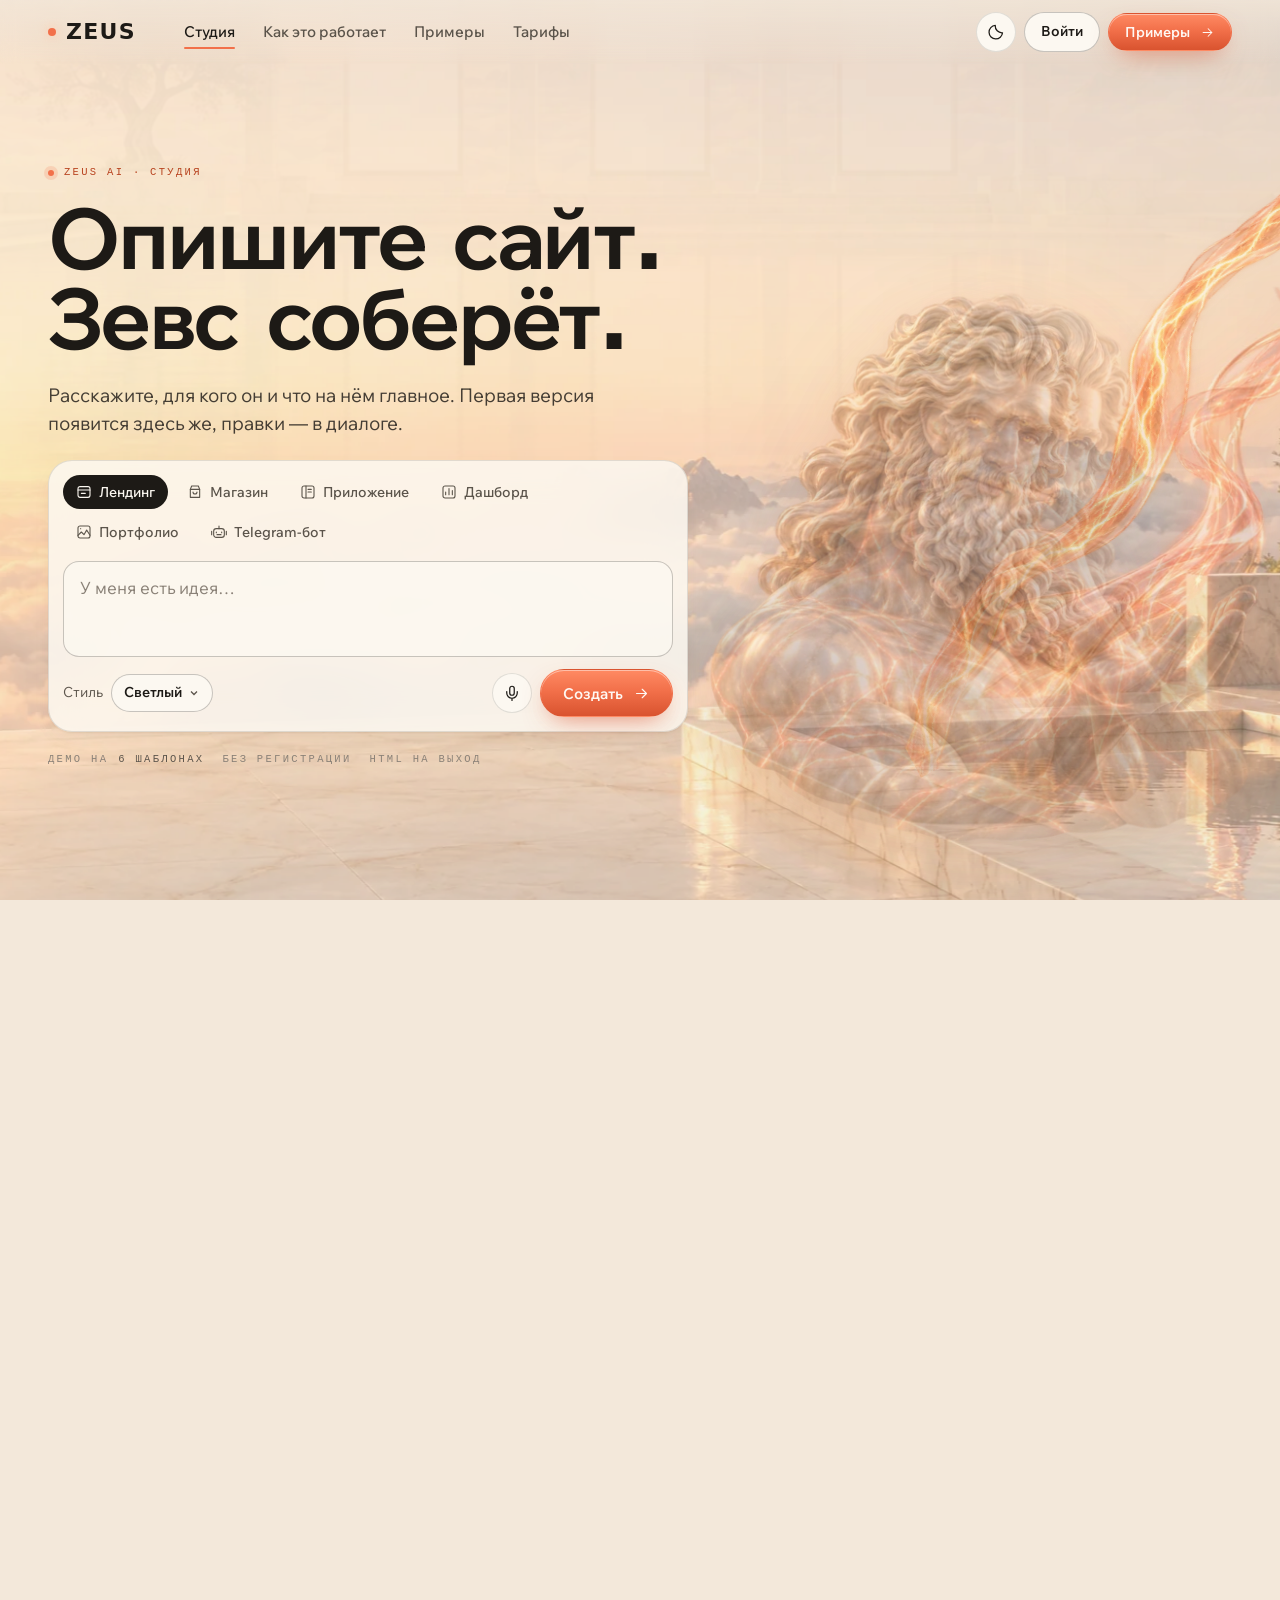
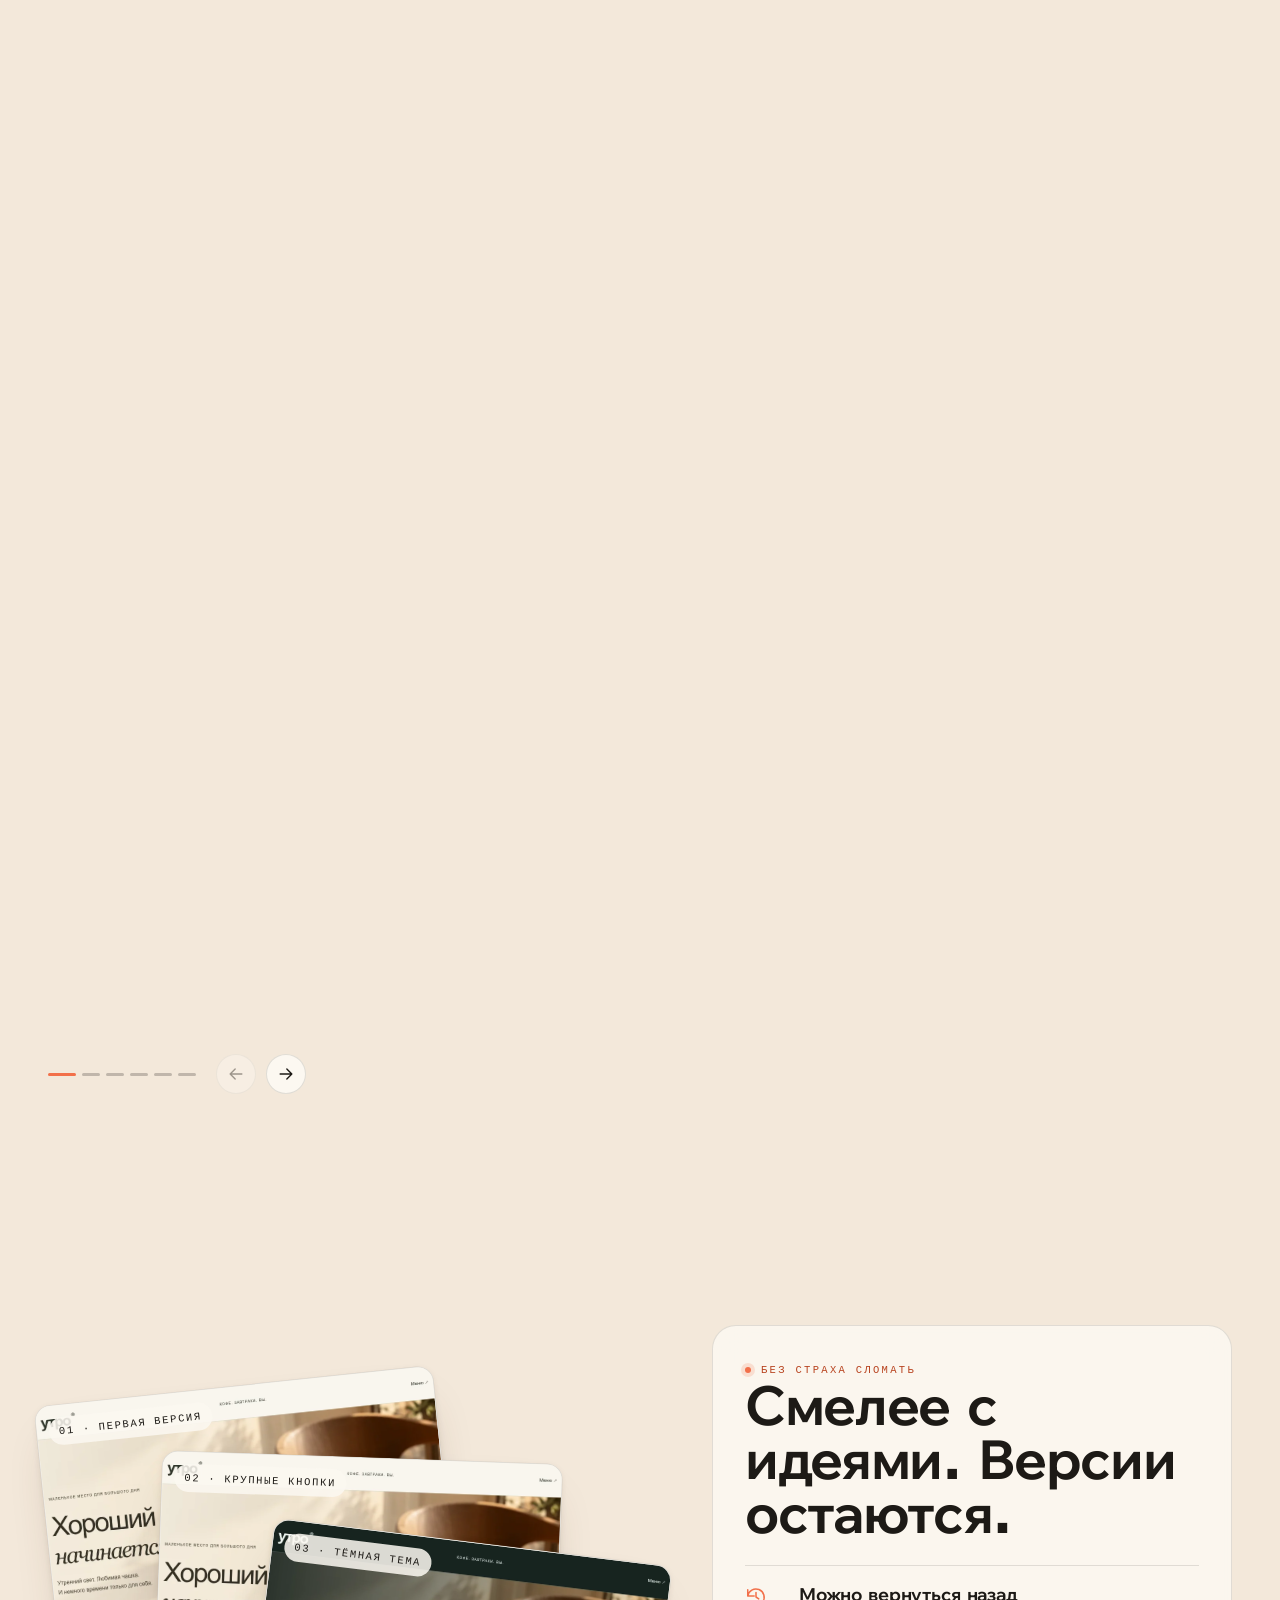
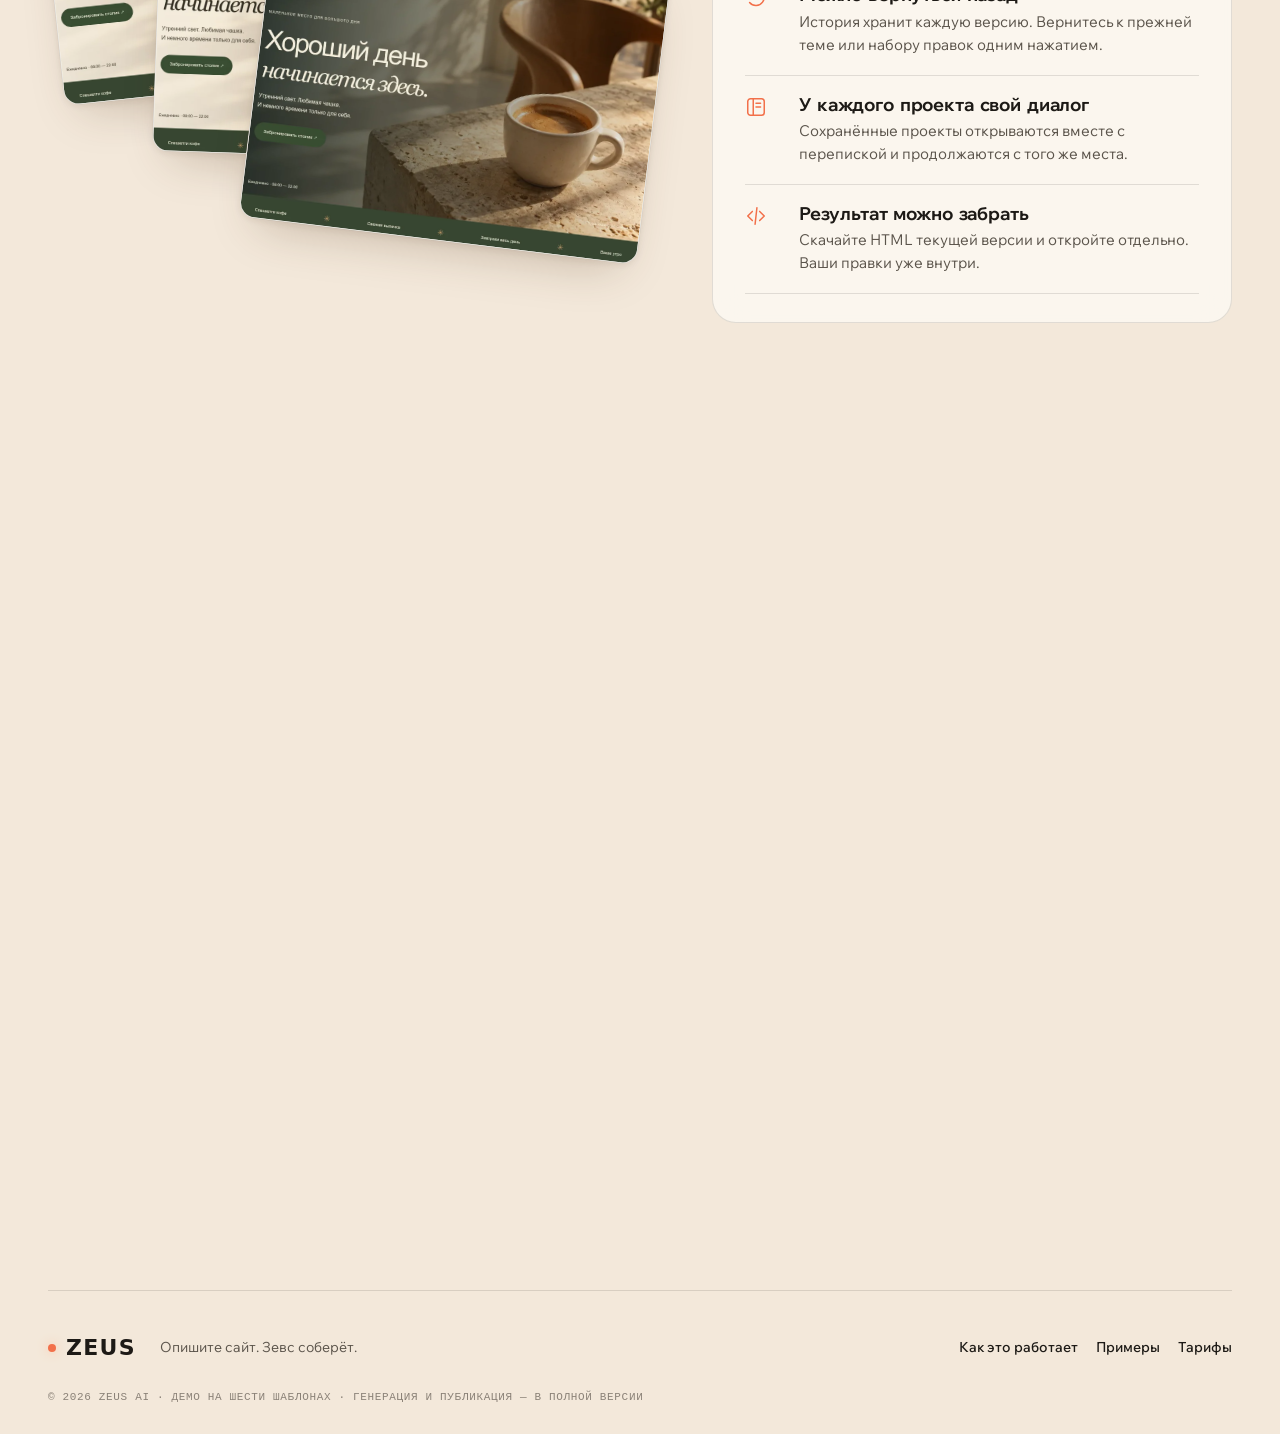
==== commit 2d3ad628: "Olymp 2: review rework" ====
--- a/index.html
+++ b/index.html
@@ -26,8 +26,8 @@
       href="data:image/svg+xml,<svg xmlns=%22http://www.w3.org/2000/svg%22 viewBox=%220 0 100 100%22><text y=%22.9em%22 font-size=%2288%22>⚡</text></svg>"
     />
     <link rel="stylesheet" href="./fonts/zeus-fonts.css?v=olymp-1" />
-    <script type="module" crossorigin src="./assets/index-BFgMG8lB.js"></script>
-    <link rel="stylesheet" crossorigin href="./assets/index-Dw6WxKH1.css">
+    <script type="module" crossorigin src="./assets/index-vow384r3.js"></script>
+    <link rel="stylesheet" crossorigin href="./assets/index-22yB9jJv.css">
   </head>
   <body>
     <div id="root"></div>
--- a/assets/index-22yB9jJv.css
+++ b/assets/index-22yB9jJv.css
@@ -0,0 +1 @@
+:root{--f-display: "Sofia Sans", "Wix Madefor Display", system-ui, sans-serif;--f-head: "Wix Madefor Display", system-ui, sans-serif;--f-body: "Wix Madefor Text", system-ui, sans-serif;--f-mono: "Martian Mono", ui-monospace, monospace;--canvas: #f3e8da;--paper: rgba(252, 248, 241, .86);--paper-solid: #fcf8f1;--paper-2: #f4ebdd;--paper-3: #ebdfcd;--ink: #1d1a16;--ink-2: #5b544b;--ink-3: #8a8177;--line: rgba(29, 26, 22, .12);--line-strong: rgba(29, 26, 22, .24);--coral: #f2704a;--coral-deep: #d9532f;--coral-soft: #ffd9c7;--coral-glow: #ffc1a0;--coral-ink: #b8431f;--ok: #2f7d4e;--shadow-1: 0 1px 2px rgba(60, 40, 20, .06), 0 8px 24px -12px rgba(80, 50, 20, .18);--shadow-2: 0 2px 6px rgba(60, 40, 20, .08), 0 24px 48px -20px rgba(80, 50, 20, .28);--glow: 0 0 0 1px rgba(242, 112, 74, .35), 0 10px 32px -8px rgba(242, 112, 74, .55);--r-xs: 6px;--r-s: 10px;--r-m: 16px;--r-l: 24px;--r-pill: 999px;--ease-out: cubic-bezier(.16, 1, .3, 1);--ease-in: cubic-bezier(.4, 0, 1, 1);--ease-emph: cubic-bezier(.2, 0, 0, 1);--t-fast: .12s;--t-base: .22s;--t-slow: .42s;--header-h: 64px;--gutter: clamp(16px, 4vw, 48px);--wrap: 1240px;color-scheme:light}:root[data-theme=dark]{--canvas: #17161c;--paper: rgba(28, 26, 33, .84);--paper-solid: #1c1a21;--paper-2: #24222a;--paper-3: #2d2a33;--ink: #f4eee6;--ink-2: #b8afa4;--ink-3: #857d74;--line: rgba(244, 238, 230, .12);--line-strong: rgba(244, 238, 230, .26);--coral: #ff7b52;--coral-deep: #e4552f;--coral-soft: #4a2a20;--coral-glow: #ff9a6e;--coral-ink: #ffb08c;--shadow-1: 0 1px 2px rgba(0, 0, 0, .3), 0 8px 24px -12px rgba(0, 0, 0, .5);--shadow-2: 0 2px 6px rgba(0, 0, 0, .35), 0 24px 48px -20px rgba(0, 0, 0, .6);color-scheme:dark}*,*:before,*:after{box-sizing:border-box}html{overflow-x:clip;scroll-padding-top:calc(var(--header-h) + 16px);-webkit-text-size-adjust:100%}body{margin:0;background:var(--canvas);color:var(--ink);font:400 17px/1.55 var(--f-body);-webkit-font-smoothing:antialiased;overflow-x:clip;font-synthesis:none}img,svg,video{display:block;max-width:100%}button,input,textarea,select{font:inherit;color:inherit}button{cursor:pointer;background:none;border:0;padding:0}a{color:inherit;text-decoration:none}:focus-visible{outline:2px solid var(--coral);outline-offset:3px;border-radius:var(--r-xs)}::selection{background:var(--coral-soft);color:var(--ink)}.zeus-world{position:fixed;top:0;right:0;bottom:0;left:0;z-index:0;pointer-events:none}.zeus-world canvas{display:block}.site-main{position:relative;min-height:100svh;padding-top:var(--header-h)}.wrap{width:min(var(--wrap),100% - var(--gutter) * 2);margin-inline:auto}.wrap-tight{width:min(880px,100% - var(--gutter) * 2);margin-inline:auto}.scene-window{display:none}@media (max-width: 859px){.studio-section,.page-section,.final-cta,.route-hero{display:grid;grid-template-columns:minmax(0,1fr);min-width:0}.studio-section>*,.page-section>*,.final-cta>*,.route-hero>*{min-width:0}.scene-window{display:block;height:50svh;pointer-events:none;order:-1}.scene-window.tall{height:60svh}.scene-window.short{height:40svh}}.display{font-family:var(--f-display);font-weight:700;line-height:.96;letter-spacing:-.025em;text-wrap:balance}h1,.h1{font-family:var(--f-display);font-weight:700;font-size:clamp(46px,6.6vw,88px);line-height:.95;letter-spacing:-.03em;margin:0;text-wrap:balance}h2,.h2{font-family:var(--f-display);font-weight:700;font-size:clamp(32px,4.2vw,56px);line-height:1;letter-spacing:-.025em;margin:0;text-wrap:balance}h3,.h3{font-family:var(--f-head);font-weight:700;font-size:clamp(18px,1.6vw,22px);line-height:1.2;letter-spacing:-.01em;margin:0}p{margin:0}.lead{font-size:clamp(17px,1.45vw,20px);line-height:1.5;color:color-mix(in srgb,var(--ink) 82%,transparent);max-width:50ch;text-wrap:pretty}.muted{color:var(--ink-2)}.tag{font-family:var(--f-mono);font-size:10.5px;font-weight:400;letter-spacing:.22em;text-transform:uppercase;color:var(--ink-2);display:inline-flex;align-items:center;gap:10px;line-height:1}.tag.coral{color:var(--coral-ink)}.tag .dot{width:6px;height:6px;border-radius:50%;background:var(--coral);box-shadow:0 0 0 4px #f2704a2e}.mono{font-family:var(--f-mono);font-size:12px;letter-spacing:.02em}.num{font-family:var(--f-display);letter-spacing:-.02em}.edge-label{display:none;position:absolute;writing-mode:vertical-rl;transform:rotate(180deg);font-family:var(--f-mono);font-size:10px;letter-spacing:.26em;text-transform:uppercase;color:var(--ink-3);-webkit-user-select:none;user-select:none;pointer-events:none}.hairline{height:1px;background:var(--line)}.hairline.coral{background:linear-gradient(90deg,transparent,var(--coral) 30%,var(--coral-glow) 70%,transparent);opacity:.8}.corners{position:relative}.corners:before,.corners:after,.corners>.c:before,.corners>.c:after{content:"";position:absolute;width:14px;height:14px;border:1px solid var(--line-strong);pointer-events:none}.corners:before{top:-1px;left:-1px;border-right:0;border-bottom:0;border-radius:4px 0 0}.corners:after{top:-1px;right:-1px;border-left:0;border-bottom:0;border-radius:0 4px 0 0}.corners>.c:before{bottom:-1px;left:-1px;border-right:0;border-top:0;border-radius:0 0 0 4px}.corners>.c:after{bottom:-1px;right:-1px;border-left:0;border-top:0;border-radius:0 0 4px}.pane{background:var(--paper);-webkit-backdrop-filter:blur(18px) saturate(1.2);backdrop-filter:blur(18px) saturate(1.2);border:1px solid var(--line);border-radius:var(--r-l);box-shadow:var(--shadow-1)}.pane.solid{background:var(--paper-solid);-webkit-backdrop-filter:none;backdrop-filter:none}.scrim{position:relative}.scrim:before{content:"";position:absolute;top:-12%;right:-10%;bottom:-12%;left:-10%;z-index:-1;pointer-events:none;background:radial-gradient(60% 70% at 40% 50%,color-mix(in srgb,var(--canvas) 78%,transparent),transparent 100%)}.btn{--h: 48px;display:inline-flex;align-items:center;justify-content:center;gap:10px;height:var(--h);padding:0 22px;border-radius:var(--r-pill);font-family:var(--f-body);font-weight:600;font-size:15px;line-height:1;white-space:nowrap;border:1px solid transparent;position:relative;overflow:hidden;transition:transform var(--t-fast) var(--ease-out),box-shadow var(--t-base) var(--ease-out),background-color var(--t-fast),border-color var(--t-fast),color var(--t-fast);-webkit-tap-highlight-color:transparent}.btn svg{flex:none}.btn:active{transform:scale(.97)}.btn:disabled{opacity:.45;cursor:default;transform:none}.btn.small{--h: 38px;padding:0 16px;font-size:14px}.btn.large{--h: 56px;padding:0 28px;font-size:16px}.btn.full{width:100%}.btn.primary{color:#fff8f3;background:linear-gradient(180deg,#ff8a63,var(--coral) 45%,var(--coral-deep));box-shadow:inset 0 1px #ffffff73,0 10px 26px -10px #d9532fb3}.btn.primary:after{content:"";position:absolute;top:0;right:0;bottom:0;left:0;background:linear-gradient(115deg,transparent 30%,rgba(255,255,255,.35) 50%,transparent 70%);transform:translate(-130%);transition:transform .7s var(--ease-out)}.btn.primary:hover{box-shadow:inset 0 1px #ffffff80,0 14px 32px -10px #d9532fd9;transform:translateY(-1px)}.btn.primary:hover:after{transform:translate(130%)}.btn.secondary{color:var(--ink);background:var(--paper-solid);border-color:var(--line-strong);box-shadow:var(--shadow-1)}.btn.secondary:hover{border-color:var(--ink)}.btn.ghost{color:var(--ink);background:transparent;border-color:transparent}.btn.ghost:hover{background:var(--paper-2)}.btn.ink{color:var(--paper-solid);background:var(--ink)}.btn.ink:hover{background:#2b2722}:root[data-theme=dark] .btn.ink{color:var(--ink);background:var(--paper-3)}.icon-btn{width:40px;height:40px;border-radius:50%;display:inline-grid;place-items:center;color:var(--ink);border:1px solid var(--line);background:var(--paper-solid);transition:background var(--t-fast),border-color var(--t-fast),transform var(--t-fast)}.icon-btn:hover{border-color:var(--ink)}.icon-btn:active{transform:scale(.94)}.icon-btn:disabled{opacity:.4;cursor:default}.icon-btn.selected{background:var(--ink);color:var(--paper-solid);border-color:var(--ink)}.text-link{display:inline-flex;align-items:center;gap:8px;font-weight:600;color:var(--ink);border-bottom:1px solid var(--line-strong);padding-bottom:2px;transition:border-color var(--t-fast),gap var(--t-fast)}.text-link:hover{border-color:var(--coral);gap:12px}textarea,input[type=text],input:not([type]){width:100%;border:1px solid var(--line-strong);border-radius:var(--r-m);background:var(--paper-solid);padding:14px 16px;font-size:16px;line-height:1.45;color:var(--ink);resize:none;transition:border-color var(--t-fast),box-shadow var(--t-base)}textarea::placeholder,input::placeholder{color:var(--ink-3)}textarea:focus,input:focus{outline:none;border-color:var(--coral);box-shadow:0 0 0 4px #f2704a29}textarea:disabled{opacity:.6}.segmented{display:inline-flex;padding:4px;gap:2px;border-radius:var(--r-pill);background:var(--paper-2);border:1px solid var(--line)}.segmented button{height:34px;padding:0 14px;border-radius:var(--r-pill);font-weight:600;font-size:14px;color:var(--ink-2);transition:background var(--t-fast),color var(--t-fast);display:inline-flex;align-items:center;gap:6px}.segmented button.selected,.segmented button[aria-pressed=true]{background:var(--paper-solid);color:var(--ink);box-shadow:var(--shadow-1)}.segmented button span{font-family:var(--f-mono);font-size:11px;color:var(--coral-ink)}.chip{display:inline-flex;align-items:center;gap:7px;height:36px;padding:0 14px;border-radius:var(--r-pill);border:1px solid var(--line-strong);background:var(--paper-solid);font-size:14px;font-weight:500;color:var(--ink);transition:border-color var(--t-fast),background var(--t-fast),transform var(--t-fast)}.chip:hover{border-color:var(--ink)}.chip:active{transform:scale(.97)}.chip.selected,.chip[aria-pressed=true]{background:var(--ink);color:var(--paper-solid);border-color:var(--ink)}.chip:disabled{opacity:.45}.status-dot{width:7px;height:7px;border-radius:50%;background:var(--coral);display:inline-block;box-shadow:0 0 0 3px #f2704a33;animation:pulse-dot 2.2s ease-in-out infinite}@keyframes pulse-dot{0%,to{box-shadow:0 0 0 3px #f2704a33}50%{box-shadow:0 0 0 6px #f2704a0f}}.spinner{width:14px;height:14px;border-radius:50%;border:2px solid var(--line-strong);border-top-color:var(--coral);animation:spin .8s linear infinite;display:inline-block}@keyframes spin{to{transform:rotate(360deg)}}.sr-only{position:absolute;width:1px;height:1px;overflow:hidden;clip:rect(0 0 0 0);white-space:nowrap}.skip-link{position:fixed;left:12px;top:-60px;z-index:200;background:var(--ink);color:var(--paper-solid);padding:10px 14px;border-radius:var(--r-s)}.skip-link:focus{top:12px}.modal{border:0;padding:0;background:transparent;max-width:min(520px,100vw - 24px);width:100%;margin:auto}.modal::backdrop{background:#281c1473;-webkit-backdrop-filter:blur(8px);backdrop-filter:blur(8px)}.modal[open]{animation:modal-in .32s var(--ease-out)}@keyframes modal-in{0%{opacity:0;transform:translateY(14px) scale(.98)}to{opacity:1;transform:none}}.modal-inner{position:relative;background:var(--paper-solid);border-radius:var(--r-l);padding:28px;box-shadow:var(--shadow-2);display:grid;gap:14px;border:1px solid var(--line)}.modal-inner h2{font-size:26px}.modal-inner p{color:var(--ink-2)}.modal-close{position:absolute;top:14px;right:14px}.modal-note{font-size:13px;color:var(--ink-3)}.modal-inner .tag{margin-bottom:-6px}.notice{display:inline-flex;align-items:center;gap:10px;padding:10px 14px;border-radius:var(--r-s);background:var(--coral-soft);color:var(--coral-ink);font-size:14px;font-weight:500}.reveal{opacity:0;transform:translateY(18px);transition:opacity .7s var(--ease-out),transform .8s var(--ease-out)}.reveal.in{opacity:1;transform:none}.reveal[data-delay="1"]{transition-delay:.08s}.reveal[data-delay="2"]{transition-delay:.16s}.reveal[data-delay="3"]{transition-delay:.24s}.ribbon-sweep{position:fixed;top:0;right:0;bottom:0;left:0;z-index:60;pointer-events:none;overflow:hidden}.ribbon-sweep:before{content:"";position:absolute;top:-30%;bottom:-30%;left:0;width:34vw;background:linear-gradient(90deg,transparent,rgba(255,193,160,.55) 35%,rgba(242,112,74,.75) 50%,rgba(255,193,160,.55) 65%,transparent);transform:translate(-60vw) skew(-18deg);filter:blur(6px)}.ribbon-sweep.go:before{animation:sweep .72s var(--ease-emph) forwards}@keyframes sweep{to{transform:translate(140vw) skew(-18deg)}}@media (prefers-reduced-motion: reduce){*,*:before,*:after{animation-duration:.01ms!important;transition-duration:.01ms!important}.reveal{opacity:1;transform:none}}.header{position:fixed;inset:0 0 auto 0;z-index:50;height:var(--header-h);background:linear-gradient(180deg,color-mix(in srgb,var(--canvas) 75%,transparent),transparent);-webkit-backdrop-filter:blur(10px);backdrop-filter:blur(10px);transition:background var(--t-base)}.header.scrolled{background:color-mix(in srgb,var(--paper-solid) 82%,transparent);border-bottom:1px solid var(--line)}.header-inner{height:100%;display:flex;align-items:center;gap:18px}.brand{display:inline-flex;align-items:center;gap:10px;font-family:var(--f-display);font-weight:800;font-size:22px;letter-spacing:.06em;color:var(--ink)}.brand i{width:8px;height:8px;border-radius:50%;background:var(--coral);box-shadow:0 0 12px var(--coral-glow)}.desktop-nav{display:flex;gap:4px;margin-left:18px}.desktop-nav a{position:relative;padding:10px 12px;font-weight:500;font-size:15px;color:var(--ink-2);border-radius:var(--r-s);transition:color var(--t-fast)}.desktop-nav a:after{content:"";position:absolute;left:12px;right:12px;bottom:5px;height:2px;border-radius:2px;background:var(--coral);transform:scaleX(0);transform-origin:left;transition:transform var(--t-base) var(--ease-out)}.desktop-nav a:hover,.desktop-nav a.active{color:var(--ink)}.desktop-nav a.active:after{transform:scaleX(1)}.desktop-nav a .idx{font-family:var(--f-mono);font-size:10px;color:var(--ink-3);margin-right:6px;letter-spacing:.1em}.header-actions{margin-left:auto;display:flex;align-items:center;gap:8px}.account-btn{height:40px;padding:0 16px;border-radius:var(--r-pill);border:1px solid var(--line-strong);background:var(--paper-solid);font-weight:600;font-size:14px;display:inline-flex;align-items:center;gap:8px;transition:border-color var(--t-fast)}.account-btn:hover{border-color:var(--ink)}.account-btn .initial{width:24px;height:24px;border-radius:50%;background:var(--coral);color:#fff;display:grid;place-items:center;font-family:var(--f-display);font-size:12px}.menu-toggle,.header-cta{display:none}.menu-screen{position:fixed;top:0;right:0;bottom:0;left:0;z-index:45;padding:calc(var(--header-h) + 8px) var(--gutter) 24px;background:color-mix(in srgb,var(--canvas) 62%,transparent);-webkit-backdrop-filter:blur(14px);backdrop-filter:blur(14px);display:flex;flex-direction:column}.menu-screen nav{display:grid;gap:2px;margin-top:4vh}.menu-screen nav a{display:grid;grid-template-columns:1fr auto;align-items:center;gap:12px;padding:16px 4px;font-family:var(--f-display);font-size:clamp(28px,8vw,36px);line-height:1;color:var(--ink);border-bottom:1px solid var(--line);transform:translateY(12px);opacity:0;animation:menu-item .5s var(--ease-out) forwards}.menu-screen nav a:nth-child(2){animation-delay:.05s}.menu-screen nav a:nth-child(3){animation-delay:.1s}.menu-screen nav a:nth-child(4){animation-delay:.15s}@keyframes menu-item{to{transform:none;opacity:1}}.menu-screen nav a .idx{font-family:var(--f-mono);font-size:11px;color:var(--ink-3);letter-spacing:.1em}.menu-screen nav a.active .idx{color:var(--coral-ink)}.menu-screen nav a svg{color:var(--ink-3)}.menu-foot{margin-top:auto;display:flex;align-items:flex-end;justify-content:space-between;gap:12px}.menu-foot .tag{max-width:46%;line-height:1.5}.menu-robot-hint{font-size:13px;color:var(--ink-2);max-width:44%;text-align:right}@media (max-width: 859px){.desktop-nav{display:none}.menu-toggle{display:inline-grid}.account-btn .name{display:none}.header-inner{gap:10px}}@media (min-width: 860px){.header-cta{display:inline-flex}}.studio-entry{position:relative}.entry-hero{position:relative;min-height:calc(100svh - var(--header-h));display:grid;grid-template-columns:minmax(0,640px) 1fr;align-items:center;gap:24px;padding:24px 0 56px}.entry-main{position:relative;display:grid;gap:22px}.entry-main h1{max-width:12ch}.entry-main .lead{max-width:46ch}.entry-side{position:relative;align-self:stretch;min-height:420px;pointer-events:none}.entry-side .callout{position:absolute;display:grid;gap:6px}.entry-side .callout .tag{white-space:nowrap}.entry-side .callout .line{width:64px;height:1px;background:var(--line-strong);position:relative}.entry-side .callout .line:after{content:"";position:absolute;right:-3px;top:-2px;width:5px;height:5px;border-radius:50%;background:var(--coral)}.entry-side .c1{right:6%;top:12%;text-align:right;justify-items:end}.entry-side .c2{left:2%;top:14%}.entry-side .c3{right:10%;bottom:8%;text-align:right;justify-items:end}.entry-hero .edge-label{right:-8px;top:50%;translate:0 -50%}.composer{padding:14px;display:grid;gap:12px;pointer-events:auto}.composer .c{position:absolute;top:0;right:0;bottom:0;left:0;pointer-events:none}.project-types{display:flex;flex-wrap:wrap;gap:6px}.project-types button{display:inline-flex;align-items:center;gap:7px;height:34px;padding:0 12px;border-radius:var(--r-pill);font-size:13.5px;font-weight:500;color:var(--ink-2);border:1px solid transparent;transition:background var(--t-fast),color var(--t-fast),border-color var(--t-fast)}.project-types button:hover{background:var(--paper-2);color:var(--ink)}.project-types button.selected{background:var(--ink);color:var(--paper-solid)}:root[data-theme=dark] .project-types button.selected{background:var(--paper-3);color:var(--ink)}.composer textarea{min-height:96px;border-radius:var(--r-m);background:color-mix(in srgb,var(--paper-solid) 70%,transparent);font-size:17px}.composer-bottom{display:flex;align-items:center;justify-content:space-between;gap:10px}.style-select{display:inline-flex;align-items:center;gap:8px;font-size:14px;color:var(--ink-2)}.style-select select{height:38px;padding:0 30px 0 12px;border-radius:var(--r-pill);border:1px solid var(--line-strong);background:var(--paper-solid) url("data:image/svg+xml,%3Csvg xmlns='http://www.w3.org/2000/svg' width='12' height='12' viewBox='0 0 24 24' fill='none' stroke='%235b544b' stroke-width='2.5'%3E%3Cpath d='m6 9 6 6 6-6'/%3E%3C/svg%3E") no-repeat right 12px center;-moz-appearance:none;appearance:none;-webkit-appearance:none;font-weight:600;font-size:14px;color:var(--ink)}.composer-actions{display:flex;align-items:center;gap:8px}.icon-btn.recording{background:var(--coral);color:#fff;border-color:var(--coral);animation:pulse-dot 1.4s ease-in-out infinite}.entry-meta{display:flex;flex-wrap:wrap;gap:8px 18px}.entry-meta .tag{color:var(--ink-3)}.entry-meta .tag b{color:var(--ink-2);font-weight:400}.resume-project{display:inline-flex;align-items:center;gap:10px;height:44px;padding:0 16px;border-radius:var(--r-pill);background:var(--paper-solid);border:1px solid var(--line-strong);font-size:14px;justify-self:start}.resume-project b{font-weight:600;margin-left:4px}.resume-project:hover{border-color:var(--ink)}.hero-bottom{position:absolute;left:0;right:0;bottom:0;display:flex;justify-content:space-between;align-items:end;pointer-events:none}.hero-bottom a{pointer-events:auto;display:inline-flex;align-items:center;gap:10px;font-size:13px;color:var(--ink-2)}.hero-bottom a i{width:1px;height:36px;background:var(--ink-3);display:block;animation:cue 1.8s var(--ease-in-out, ease) infinite;transform-origin:top}@keyframes cue{0%{transform:scaleY(0)}50%{transform:scaleY(1)}to{transform:scaleY(0);transform-origin:bottom}}.studio-section{position:relative;padding:clamp(64px,9vw,120px) 0}.studio-section .head{display:grid;gap:14px;max-width:620px}.section-head{display:flex;align-items:end;justify-content:space-between;gap:24px;flex-wrap:wrap;margin-bottom:32px}.section-head .head{max-width:640px}.section-head .aside{display:grid;gap:12px;max-width:360px}.demo-section .section-head .lead{max-width:440px}.live-demo{overflow:hidden}.live-tabs{display:grid;grid-template-columns:repeat(3,1fr);border-bottom:1px solid var(--line)}.live-tabs button{position:relative;display:grid;gap:2px;text-align:left;padding:16px 18px 18px;border-right:1px solid var(--line);color:var(--ink-2);transition:background var(--t-fast),color var(--t-fast)}.live-tabs button:last-child{border-right:0}.live-tabs button b{font-family:var(--f-head);font-weight:700;font-size:16px;color:var(--ink)}.live-tabs button span{font-size:13px}.live-tabs button.on,.live-tabs button:hover{background:var(--paper-2)}.live-progress{position:absolute;left:0;right:0;bottom:-1px;height:2px;background:var(--coral);transform-origin:left;animation:live-progress 5.2s linear forwards}@keyframes live-progress{0%{transform:scaleX(0)}to{transform:scaleX(1)}}.live-body{display:grid;grid-template-columns:minmax(0,380px) 1fr}.live-chat{padding:20px;display:grid;gap:12px;align-content:start;border-right:1px solid var(--line)}.live-msg{display:grid;gap:6px;animation:msg-in .4s var(--ease-out)}.live-msg small{display:inline-flex;align-items:center;gap:8px;font-family:var(--f-mono);font-size:10.5px;letter-spacing:.16em;text-transform:uppercase;color:var(--ink-3)}.live-msg p{font-size:15.5px;line-height:1.5}.live-msg.user p{background:var(--paper-2);border:1px solid var(--line);border-radius:var(--r-m) var(--r-m) var(--r-xs) var(--r-m);padding:12px 14px}.live-msg.bot p{padding:0 2px;min-height:3em}.live-foot{display:grid;gap:12px;margin-top:8px;padding-top:14px;border-top:1px solid var(--line)}.live-foot .btn{justify-self:start}.live-preview{display:grid;grid-template-rows:auto 1fr;background:var(--paper-2);min-height:520px}.live-preview .template-demo{height:100%}.live-preview iframe{width:100%;height:100%;min-height:480px;border:0;background:#fff}.live-draft{padding:28px;display:grid;gap:22px;align-content:start}.live-draft-nav{display:flex;align-items:center;gap:12px}.live-draft-nav b{font-family:var(--f-display);font-size:22px}.live-draft-nav i{width:56px;height:8px;border-radius:4px;background:var(--paper-3);margin-left:auto}.live-draft-nav i+i{margin-left:0}.live-draft-hero{display:grid;gap:12px;padding:40px 0 24px}.live-draft-hero i{height:22px;border-radius:6px;background:var(--paper-3)}.live-draft-hero span{width:160px;height:40px;border-radius:999px;background:var(--coral-soft);margin-top:8px}.live-draft-grid{display:grid;grid-template-columns:repeat(3,1fr);gap:12px}.live-draft-grid i{aspect-ratio:4 / 3;border-radius:10px;background:var(--paper-3)}.steps-section .grid{display:grid;grid-template-columns:minmax(0,560px) 1fr;gap:32px;align-items:start}.steps-list{display:grid;gap:0;counter-reset:step}.steps-list li{list-style:none;display:grid;grid-template-columns:44px 1fr;gap:14px;padding:22px 0;border-top:1px solid var(--line)}.steps-list li:last-child{border-bottom:1px solid var(--line)}.steps-list li .n{font-family:var(--f-mono);font-size:11px;color:var(--coral-ink);letter-spacing:.16em;padding-top:6px}.steps-list li h3{margin-bottom:6px}.steps-list li p{color:var(--ink-2);max-width:44ch}.steps-list li .ex{margin-top:10px;display:inline-flex;gap:8px;align-items:center;padding:8px 12px;border-radius:var(--r-s);background:var(--paper);border:1px solid var(--line);font-size:13.5px}.steps-list li .ex .tag{color:var(--coral-ink)}.gallery-section .rail-wrap{position:relative}.rail{display:grid;grid-auto-flow:column;grid-auto-columns:min(78vw,420px);gap:18px;overflow-x:auto;scroll-snap-type:x mandatory;padding:4px 4px 12px;scrollbar-width:none;cursor:grab}.rail::-webkit-scrollbar{display:none}.rail.dragging{cursor:grabbing;scroll-snap-type:none}.rail>*{scroll-snap-align:start}.tcard{display:grid;gap:0;text-align:left;border-radius:var(--r-l);overflow:hidden;background:var(--paper-solid);border:1px solid var(--line);box-shadow:var(--shadow-1);transition:transform var(--t-slow) var(--ease-out),box-shadow var(--t-slow) var(--ease-out)}.tcard:hover{transform:translateY(-4px);box-shadow:var(--shadow-2)}.tcard .cover{position:relative;aspect-ratio:4 / 3;overflow:hidden;background:var(--paper-2)}.tcard .cover img{width:100%;height:100%;object-fit:cover;object-position:top;transition:transform 1.2s var(--ease-out)}.tcard:hover .cover img{transform:scale(1.04)}.tcard .cover .tag{position:absolute;left:14px;top:12px;color:var(--ink);background:var(--paper);padding:6px 10px;border-radius:var(--r-pill)}.tcard .body{padding:18px 18px 20px;display:grid;gap:6px}.tcard .body .tag{color:var(--coral-ink)}.tcard .body p{color:var(--ink-2);font-size:15px}.tcard .go{margin-top:10px;display:flex;justify-content:space-between;align-items:center;font-weight:600;font-size:14px}.rail-controls{display:flex;align-items:center;gap:10px;margin-top:8px}.rail-controls .tag{margin-right:auto}.rail-controls .tag b{font-family:var(--f-mono);color:var(--ink);font-weight:400}.rail-dots{display:flex;gap:6px;margin-right:10px}.rail-dots i{width:18px;height:3px;border-radius:2px;background:var(--line-strong);transition:background var(--t-fast),width var(--t-base)}.rail-dots i.on{background:var(--coral);width:28px}.reverse{transform:scaleX(-1);display:inline-grid}.versions-grid{display:grid;grid-template-columns:1fr minmax(0,520px);gap:56px;align-items:center}.versions-fan{position:relative;height:520px}.versions-fan .sheet{position:absolute;width:66%;margin:0;border-radius:var(--r-m);overflow:hidden;background:var(--paper-solid);border:1px solid var(--line);box-shadow:var(--shadow-2);transition:transform .8s var(--ease-out)}.versions-fan .sheet img{width:100%;aspect-ratio:4 / 3;object-fit:cover;object-position:top;display:block}.versions-fan .sheet figcaption{position:absolute;left:12px;top:12px;font-family:var(--f-mono);font-size:10.5px;letter-spacing:.16em;text-transform:uppercase;color:var(--ink);background:var(--paper);padding:6px 10px;border-radius:var(--r-pill)}.versions-fan .s1{left:0;top:4%;transform:rotate(-6deg)}.versions-fan .s2{left:18%;top:18%;transform:rotate(2deg)}.versions-fan .s3{left:34%;top:34%;transform:rotate(7deg)}.versions-fan:hover .s1{transform:rotate(-9deg) translate(-3%)}.versions-fan:hover .s3{transform:rotate(10deg) translate(3%)}.versions-copy{display:grid;gap:24px;padding:28px 32px;border-radius:var(--r-l);background:var(--paper);-webkit-backdrop-filter:blur(16px);backdrop-filter:blur(16px);border:1px solid var(--line)}.version-rows{display:grid;gap:0}.version-rows article{display:grid;grid-template-columns:40px 1fr;gap:14px;padding:18px 0;border-top:1px solid var(--line)}.version-rows article:last-child{border-bottom:1px solid var(--line)}.version-rows article svg{color:var(--coral);margin-top:2px}.version-rows h3{font-size:18px;margin-bottom:4px}.version-rows p{color:var(--ink-2);font-size:15px}.final-cta{position:relative;min-height:92svh;display:grid;align-items:center;padding:8vh 0 10vh}.cta-panel{max-width:600px;padding:36px;display:grid;gap:16px}.cta-panel h2{font-size:clamp(40px,5.2vw,68px)}.cta-panel .actions{display:flex;gap:12px;flex-wrap:wrap;margin-top:8px}.site-main.working{padding-top:var(--header-h)}.workspace{--bar-h: 64px;position:relative;height:calc(100svh - var(--header-h));display:grid;grid-template-rows:var(--bar-h) 1fr;grid-template-columns:290px 400px minmax(0,1fr);gap:0 14px;padding:0 14px 14px;max-width:1680px;margin-inline:auto}.workspace.conversation-first{grid-template-columns:290px minmax(0,720px) 1fr}.workspace-bar{grid-column:1 / -1;display:flex;align-items:center;gap:12px;padding:12px 4px}.project-title{display:flex;align-items:center;gap:12px;min-width:0}.project-title>svg{color:var(--coral);flex:none}.project-title div{display:grid;line-height:1.2;min-width:0}.project-title b{font-family:var(--f-head);font-weight:700;font-size:16px;white-space:nowrap;overflow:hidden;text-overflow:ellipsis}.project-title span{font-family:var(--f-mono);font-size:10.5px;letter-spacing:.14em;text-transform:uppercase;color:var(--ink-3)}.workspace-actions{margin-left:auto;display:flex;align-items:center;gap:8px}.robot-column{grid-column:1;grid-row:2;position:relative;pointer-events:none}.robot-column .tag{position:absolute;left:4px;bottom:8px;color:var(--ink-3);line-height:1.6}.robot-column .tag b{display:block;color:var(--ink-2);font-weight:400}.robot-column .hint{position:absolute;left:4px;top:8px;max-width:240px;font-size:13px;color:var(--ink-2)}.chat-panel{grid-column:2;grid-row:2;min-height:0;display:grid;grid-template-rows:auto auto 1fr auto;overflow:hidden}.preview-panel{grid-column:3;grid-row:2;min-height:0;display:grid;grid-template-rows:auto 1fr auto;overflow:hidden}.conversation-first .preview-panel{display:none}.panel-header{display:flex;align-items:center;gap:10px;padding:12px 14px;border-bottom:1px solid var(--line);font-size:13.5px;font-weight:600}.panel-header>span:first-child{display:inline-flex;align-items:center;gap:8px}.panel-header .icon-btn{margin-left:auto;width:34px;height:34px}.preview-location{margin-left:auto;font-family:var(--f-mono);font-size:11px;color:var(--ink-3);letter-spacing:.06em}.preview-panel .panel-header .icon-btn{margin-left:0}.version-history{padding:12px 14px;display:grid;gap:4px;border-bottom:1px solid var(--line);background:var(--paper-2)}.version-history b{font-size:13px;color:var(--ink-2);margin-bottom:4px}.version-history button{display:grid;grid-template-columns:28px 1fr auto;align-items:center;gap:8px;text-align:left;padding:8px 10px;border-radius:var(--r-s);font-size:14px}.version-history button:hover{background:var(--paper-solid)}.version-history button span{font-family:var(--f-mono);font-size:11px;color:var(--coral-ink)}.assistant-status{display:flex;align-items:center;gap:10px;padding:10px 14px;font-size:13.5px;color:var(--ink-2);border-bottom:1px solid var(--line)}.thinking-dots{display:inline-flex;gap:4px}.thinking-dots i{width:6px;height:6px;border-radius:50%;background:var(--coral);animation:think 1.2s ease-in-out infinite}.thinking-dots i:nth-child(2){animation-delay:.15s}.thinking-dots i:nth-child(3){animation-delay:.3s}@keyframes think{0%,to{transform:translateY(0);opacity:.5}50%{transform:translateY(-4px);opacity:1}}.chat-thread{overflow-y:auto;padding:16px 14px;display:grid;gap:16px;align-content:start;scroll-behavior:smooth;overscroll-behavior:contain}.chat-message{display:grid;gap:6px;animation:msg-in .4s var(--ease-out)}@keyframes msg-in{0%{opacity:0;transform:translateY(8px)}to{opacity:1;transform:none}}.chat-message .message-author{display:inline-flex;align-items:center;gap:8px;font-family:var(--f-mono);font-size:10.5px;letter-spacing:.16em;text-transform:uppercase;color:var(--ink-3)}.agent-mark{width:22px;height:22px;border-radius:7px;background:var(--coral);color:#fff;display:grid;place-items:center;font-family:var(--f-display);font-size:12px}.chat-message p{font-size:15.5px;line-height:1.5}.chat-message.user p{background:var(--paper-2);border:1px solid var(--line);border-radius:var(--r-m) var(--r-m) var(--r-xs) var(--r-m);padding:12px 14px;justify-self:start;max-width:92%}.chat-message.bot p{padding:0 2px}.typing-caret{display:inline-block;width:2px;height:1em;background:var(--coral);vertical-align:-2px;margin-left:2px;animation:caret .9s steps(2) infinite}@keyframes caret{50%{opacity:0}}.build-plan{list-style:none;margin:4px 0 0;padding:0;display:grid;gap:4px}.build-plan li{display:flex;align-items:center;gap:10px;padding:9px 12px;border-radius:var(--r-s);background:var(--paper-2);border:1px solid var(--line);font-size:14px}.build-plan li span{width:22px;height:22px;border-radius:50%;display:grid;place-items:center;font-family:var(--f-mono);font-size:10px;color:var(--ink-3);border:1px solid var(--line-strong)}.build-plan li span svg{color:var(--ok)}.build-status{display:grid;gap:8px;padding:12px 14px;border-radius:var(--r-m);background:var(--paper-2);border:1px solid var(--line);font-size:14px}.build-status .spinner{position:absolute}.build-status{position:relative;padding-left:40px}.build-status .spinner{left:14px;top:14px}.progress-track{height:3px;border-radius:2px;background:var(--line);overflow:hidden}.progress-track span{display:block;height:100%;background:linear-gradient(90deg,var(--coral),var(--coral-glow));transform-origin:left;transition:transform .6s var(--ease-out)}.chat-bottom{padding:10px 14px 12px;border-top:1px solid var(--line);display:grid;gap:10px}.edit-shortcuts{display:flex;gap:6px;overflow-x:auto;scrollbar-width:none;padding-bottom:2px}.edit-shortcuts::-webkit-scrollbar{display:none}.edit-shortcuts button{flex:none;display:inline-flex;align-items:center;gap:6px;height:32px;padding:0 12px;border-radius:var(--r-pill);border:1px solid var(--line-strong);background:var(--paper-solid);font-size:13px;font-weight:500;transition:border-color var(--t-fast),background var(--t-fast)}.edit-shortcuts button:hover{border-color:var(--ink)}.edit-shortcuts button[aria-pressed=true]{background:var(--coral-soft);border-color:var(--coral);color:var(--coral-ink)}.chat-composer{position:relative}.chat-composer textarea{padding-right:54px;min-height:64px;border-radius:var(--r-m)}.send-edit{position:absolute;right:8px;bottom:8px;width:38px;height:38px;background:var(--coral);color:#fff;border-color:var(--coral)}.send-edit:disabled{background:var(--paper-2);color:var(--ink-3);border-color:var(--line);opacity:1}.chat-bottom small{font-family:var(--f-mono);font-size:10px;letter-spacing:.12em;text-transform:uppercase;color:var(--ink-3)}.preview-content{position:relative;min-height:0;background:var(--paper-2)}.preview-content iframe{width:100%;height:100%;border:0;background:#fff}.preview-loading{position:absolute;top:0;right:0;bottom:0;left:0;display:grid;place-content:center;gap:10px;justify-items:center;color:var(--ink-2);font-size:14px}.source-code{margin:0;height:100%;overflow:auto;padding:16px;font-family:var(--f-mono);font-size:12px;line-height:1.55;color:var(--ink-2);white-space:pre-wrap;word-break:break-word}.preview-footer{display:flex;align-items:center;gap:10px;padding:10px 14px;border-top:1px solid var(--line);font-size:13px;color:var(--ink-2)}.preview-footer>span:last-child{margin-left:auto;font-size:12px;color:var(--ink-3);text-align:right}.building-preview{height:100%;display:grid;place-content:center;justify-items:center;gap:12px;text-align:center;padding:24px}.building-preview h2{font-size:26px}.building-preview p{color:var(--ink-2)}.blueprint{width:min(360px,80%);aspect-ratio:16 / 10;border:1px dashed var(--line-strong);border-radius:var(--r-m);position:relative;overflow:hidden;margin-bottom:8px;background:var(--paper-solid)}.blueprint:after{content:"";position:absolute;top:0;right:0;bottom:0;left:0;background:linear-gradient(90deg,transparent,rgba(242,112,74,.25),transparent);transform:translate(-100%);animation:scan 1.6s var(--ease-in-out, ease) infinite}@keyframes scan{to{transform:translate(100%)}}.blueprint>div:first-child{position:absolute;left:10%;top:12%;width:40%;height:10%;border-radius:6px;background:var(--paper-3)}.blueprint>span:nth-child(2){position:absolute;left:10%;top:30%;width:60%;height:4%;border-radius:4px;background:var(--paper-3)}.blueprint>span:nth-child(3){position:absolute;left:10%;top:38%;width:45%;height:4%;border-radius:4px;background:var(--paper-3)}.blueprint-grid{position:absolute;left:10%;right:10%;bottom:12%;height:30%;display:grid;grid-template-columns:repeat(3,1fr);gap:6%}.blueprint-grid i{border-radius:6px;background:var(--paper-3)}.workspace-tabs{display:none}.workspace-notice{position:fixed;left:50%;bottom:20px;translate:-50% 0;z-index:40;display:flex;align-items:center;gap:12px;padding:10px 10px 10px 16px;border-radius:var(--r-pill);background:var(--ink);color:var(--paper-solid);font-size:14px;box-shadow:var(--shadow-2);max-width:calc(100vw - 32px);animation:msg-in .3s var(--ease-out)}.workspace-notice .icon-btn{width:32px;height:32px;background:transparent;border-color:#fff3;color:inherit}.project-library{display:grid;gap:6px;max-height:50vh;overflow:auto}.library-row{display:grid;grid-template-columns:1fr auto;gap:6px;align-items:center}.library-row>button:first-child{display:grid;grid-template-columns:24px 1fr auto;align-items:center;gap:12px;text-align:left;padding:10px 12px;border-radius:var(--r-m);border:1px solid var(--line);background:var(--paper-2)}.library-row>button:first-child:hover{border-color:var(--ink)}.library-row span{display:grid}.library-row small{font-size:12px;color:var(--ink-3)}.empty-library{display:grid;justify-items:center;gap:10px;padding:24px;text-align:center;color:var(--ink-2)}.my-projects{display:grid;gap:14px;margin-bottom:40px}.section-label{display:flex;align-items:center;justify-content:space-between}.project-grid{display:grid;grid-template-columns:repeat(3,1fr);gap:12px}.saved-card{display:grid;grid-template-columns:24px 1fr auto;align-items:center;gap:10px;text-align:left;padding:14px 16px;border-radius:var(--r-m);background:var(--paper);border:1px solid var(--line)}.saved-card b{grid-column:2}.saved-card span{grid-column:2;font-size:12px;color:var(--ink-3)}.saved-card>svg:last-child{grid-column:3;grid-row:1 / span 2}.saved-card:hover{border-color:var(--ink)}.text-button{font-weight:600;display:inline-flex;align-items:center;gap:6px}.auth-options{display:grid;gap:8px}.auth-options .btn{justify-content:flex-start;gap:12px}.auth-options .btn .logo{width:22px;height:22px;display:grid;place-items:center;font-family:var(--f-display);font-size:12px;border-radius:6px;background:var(--paper-2);color:var(--ink)}.auth-or{display:flex;align-items:center;gap:12px;color:var(--ink-3);font-size:12px}.auth-or:before,.auth-or:after{content:"";flex:1;height:1px;background:var(--line)}.login-form{display:grid;gap:10px}.login-form label{font-size:13px;color:var(--ink-2)}@media (max-width: 1279px){.workspace{grid-template-columns:380px minmax(0,1fr)}.workspace.conversation-first{grid-template-columns:minmax(0,720px) 1fr}.robot-column{display:none}.chat-panel{grid-column:1}.preview-panel{grid-column:2}}@media (max-width: 1100px){.entry-hero{grid-template-columns:minmax(0,560px) 1fr}.versions-grid{grid-template-columns:1fr}.versions-fan{height:420px}}@media (max-width: 859px){.entry-hero{grid-template-columns:minmax(0,1fr);min-height:auto;padding:0 0 32px;gap:0;align-items:start}.entry-side,.hero-bottom,.entry-hero .edge-label{display:none}.entry-main{margin-top:-14svh;padding:22px 18px 18px;border-radius:var(--r-l);background:var(--paper);-webkit-backdrop-filter:blur(18px);backdrop-filter:blur(18px);border:1px solid var(--line);box-shadow:var(--shadow-1);gap:16px}.entry-main h1{font-size:clamp(40px,11.5vw,52px)}.entry-main .lead{font-size:16px}.composer{padding:0;background:transparent;border:0;box-shadow:none;-webkit-backdrop-filter:none;backdrop-filter:none}.composer{padding:12px}.composer textarea{min-height:84px;font-size:16px}.project-types{gap:4px}.project-types button{height:32px;padding:0 10px;font-size:13px}.composer-bottom{flex-wrap:wrap}.composer-actions{margin-left:auto}.rail{grid-auto-columns:min(82vw,360px)}.project-grid{grid-template-columns:1fr}.workspace{--bar-h: 58px;--strip: 150px;--tabs: 62px;height:calc(var(--app-height, 100svh) - var(--header-h));grid-template-columns:1fr;grid-template-rows:var(--bar-h) var(--strip) 1fr;gap:0;padding:0 10px calc(var(--tabs) + 10px)}.workspace.conversation-first{grid-template-columns:1fr}.workspace-bar{padding:8px 2px;gap:8px}.workspace-actions .btn span{display:none}.workspace-actions .btn{padding:0 12px}.workspace-actions .preview-toggle,.workspace-actions [aria-label="Мои проекты"]{display:none}.project-title b{max-width:150px}.robot-column{display:block;grid-column:1;grid-row:2}.robot-column .hint{display:none}.robot-column .tag{left:6px;bottom:6px}.chat-panel,.preview-panel{grid-column:1;grid-row:3}.mobile-preview .chat-panel,.mobile-chat .preview-panel,.conversation-first .preview-panel{display:none}.workspace-tabs{position:fixed;left:10px;right:10px;bottom:10px;z-index:30;display:grid;grid-template-columns:1fr 1fr;padding:4px;gap:4px;border-radius:var(--r-pill);background:var(--paper-solid);border:1px solid var(--line);box-shadow:var(--shadow-2)}.workspace-tabs button{height:46px;border-radius:var(--r-pill);display:inline-flex;align-items:center;justify-content:center;gap:8px;font-weight:600;font-size:14px;color:var(--ink-2)}.workspace-tabs button.selected{background:var(--ink);color:var(--paper-solid)}.workspace-tabs button:disabled{opacity:.5}.workspace-notice{bottom:84px}.preview-footer>span:last-child{display:none}}.route-hero{position:relative;min-height:calc(92svh - var(--header-h));display:grid;grid-template-columns:minmax(0,660px) 1fr;align-items:center;gap:24px;padding:24px 0 48px}.route-hero .copy{display:grid;gap:20px}.route-hero .copy h1{max-width:13ch}.route-hero .side{position:relative;align-self:stretch;min-height:380px;pointer-events:none}.route-hero .side .callout{position:absolute;display:grid;gap:6px}.route-hero .side .callout .line{width:64px;height:1px;background:var(--line-strong);position:relative}.route-hero .side .callout .line:after{content:"";position:absolute;right:-3px;top:-2px;width:5px;height:5px;border-radius:50%;background:var(--coral)}.route-hero .side .c1{right:4%;top:14%;justify-items:end;text-align:right}.route-hero .side .c2{left:4%;top:30%}.route-hero .side .c3{left:6%;bottom:6%}.route-hero .edge-label{right:-8px;top:50%;translate:0 -50%}.route-hero .actions{display:flex;gap:12px;flex-wrap:wrap;align-items:center}.page-section{position:relative;padding:clamp(56px,8vw,110px) 0}.process-section .grid{display:grid;grid-template-columns:1fr minmax(0,860px);gap:24px;align-items:start}.process-section .grid>.head{grid-column:2;margin-bottom:8px}.process-tabs{grid-column:2;display:grid;grid-template-columns:repeat(3,1fr);gap:8px}.process-tabs button{display:grid;grid-template-columns:1fr;gap:4px;align-items:center;text-align:left;padding:12px 14px;border-radius:var(--r-m);border:1px solid var(--line);background:var(--paper);transition:border-color var(--t-fast),background var(--t-fast)}.process-tabs button .n{grid-row:1 / span 2;font-family:var(--f-mono);font-size:11px;color:var(--ink-3);letter-spacing:.14em}.process-tabs button b{font-size:14px}.process-tabs button span{font-size:12.5px;color:var(--ink-2)}.process-tabs button[aria-selected=true]{border-color:var(--coral);background:var(--paper-solid);box-shadow:var(--glow)}.process-tabs button[aria-selected=true] .n{color:var(--coral-ink)}.process-workbench{grid-column:2;display:grid;grid-template-columns:minmax(0,340px) 1fr;overflow:hidden}.process-conversation{padding:20px;display:grid;gap:14px;align-content:start;border-right:1px solid var(--line)}.process-conversation h3{font-size:20px}.process-conversation>p{color:var(--ink-2);font-size:15px}.process-message{padding:10px 12px;border-radius:var(--r-m);font-size:14px;display:grid;gap:4px;animation:msg-in .4s var(--ease-out)}.process-message small{font-family:var(--f-mono);font-size:10px;letter-spacing:.16em;text-transform:uppercase;color:var(--ink-3)}.process-message.user{background:var(--paper-2);border:1px solid var(--line)}.process-message.assistant{background:var(--coral-soft);color:var(--ink)}:root[data-theme=dark] .process-message.assistant{color:var(--ink)}.process-result{display:grid;grid-template-rows:auto 1fr;min-height:420px;background:var(--paper-2)}.browser-bar{display:flex;align-items:center;gap:10px;padding:8px 12px;border-bottom:1px solid var(--line);font-family:var(--f-mono);font-size:10.5px;letter-spacing:.1em;text-transform:uppercase;color:var(--ink-3)}.browser-bar .dots{display:inline-flex;gap:4px}.browser-bar .dots i{width:7px;height:7px;border-radius:50%;background:var(--line-strong)}.browser-bar>span:nth-child(2){margin-inline:auto}.process-brief{display:grid;align-content:center;justify-items:center;gap:12px;padding:32px;text-align:center}.process-brief .wordmark{font-family:var(--f-display);font-size:22px}.process-brief h3{font-size:30px}.process-brief .draft{display:grid;gap:8px;width:min(320px,100%);margin-top:8px}.process-brief .draft i{height:10px;border-radius:5px;background:var(--paper-3)}.process-brief .draft i:nth-child(2){width:70%}.process-brief .draft i:nth-child(3){width:45%}.process-result .template-demo{height:100%}.process-result iframe{width:100%;height:100%;min-height:420px;border:0;background:#fff}.process-benefits{display:grid;grid-template-columns:repeat(3,1fr);gap:0;margin-top:32px}.process-benefits article{padding:22px 22px 22px 0;border-top:1px solid var(--line);display:grid;gap:8px}.process-benefits article svg{color:var(--coral)}.process-benefits article h3{font-size:18px}.process-benefits article p{color:var(--ink-2);font-size:15px}.benefits-panel{padding:32px 36px 12px;display:grid;gap:8px}.benefits-panel .process-benefits{margin-top:16px}.cta-section .inner{display:grid;grid-template-columns:minmax(0,560px) 1fr;gap:24px;align-items:center}.cta-section h2{font-size:clamp(38px,5vw,66px)}.cta-section .actions{display:flex;gap:12px;flex-wrap:wrap;margin-top:8px}.collection-toolbar{display:flex;align-items:end;justify-content:space-between;gap:20px;flex-wrap:wrap;margin-bottom:28px}.collection-toolbar .head{max-width:560px;display:grid;gap:12px}.collection-grid{display:grid;grid-template-columns:repeat(3,1fr);gap:18px}.ecard{display:grid;border-radius:var(--r-l);overflow:hidden;background:var(--paper-solid);border:1px solid var(--line);box-shadow:var(--shadow-1);transition:transform var(--t-slow) var(--ease-out),box-shadow var(--t-slow) var(--ease-out)}.ecard:hover{transform:translateY(-4px);box-shadow:var(--shadow-2)}.ecard .shot{display:block;position:relative;aspect-ratio:4 / 3;overflow:hidden;background:var(--paper-2)}.ecard .shot img{width:100%;height:100%;object-fit:cover;object-position:top;transition:transform 1.2s var(--ease-out)}.ecard:hover .shot img{transform:scale(1.04)}.ecard .shot .browser-bar{position:absolute;left:0;right:0;top:0;background:var(--paper);border-bottom:0}.ecard .body{padding:18px;display:grid;gap:6px}.ecard .body .tag{color:var(--coral-ink)}.ecard .body p{color:var(--ink-2);font-size:15px}.ecard ul{margin:6px 0 0;padding:0;list-style:none;display:grid;gap:4px;font-size:13.5px;color:var(--ink-2)}.ecard ul li{display:flex;gap:8px;align-items:center}.ecard ul li:before{content:"";width:5px;height:5px;border-radius:50%;background:var(--coral);flex:none}.ecard .actions{display:flex;align-items:center;justify-content:space-between;gap:10px;margin-top:12px}.collection-note{color:var(--ink-3);font-size:13.5px;margin-bottom:16px;font-family:var(--f-mono);letter-spacing:.04em}.example-preview{display:grid;gap:12px}.example-preview .template-demo{height:min(70vh,640px);border-radius:var(--r-m);overflow:hidden;border:1px solid var(--line)}.example-preview iframe{width:100%;height:100%;border:0;background:#fff}.example-preview .actions{display:flex;gap:10px;flex-wrap:wrap}.pricing-grid{display:grid;grid-template-columns:1fr repeat(3,minmax(0,300px));gap:14px;align-items:start}.pricing-grid .head{grid-column:2 / -1;display:grid;gap:12px;max-width:640px;margin-bottom:16px}.pricing-grid .price-card:first-of-type{grid-column:2}.price-card{padding:22px 22px 24px;display:grid;gap:12px;transition:transform var(--t-slow) var(--ease-out),box-shadow var(--t-slow) var(--ease-out)}.price-card:hover{transform:translateY(-4px);box-shadow:var(--shadow-2)}.price-card.featured{background:var(--ink);color:var(--paper-solid);border-color:var(--ink)}:root[data-theme=dark] .price-card.featured{background:var(--paper-3);color:var(--ink)}.price-card.featured .tag,.price-card.featured .muted,.price-card.featured .plan-state{color:inherit;opacity:.75}.price-card.featured .btn.secondary{background:transparent;color:inherit;border-color:#ffffff4d}.plan-top{display:flex;align-items:center;justify-content:space-between}.plan-state{font-family:var(--f-mono);font-size:10.5px;letter-spacing:.16em;text-transform:uppercase;color:var(--coral-ink);padding:6px 10px;border:1px solid currentColor;border-radius:var(--r-pill)}.price-card h2{font-size:34px}.price-card>p{font-size:15px;opacity:.8;min-height:2.9em}.plan-price{font-family:var(--f-display);font-weight:800;font-size:56px;line-height:1;letter-spacing:-.04em;display:flex;align-items:baseline;gap:8px}.plan-price span{font-family:var(--f-body);font-size:14px;opacity:.7;letter-spacing:0}.billing-detail{font-size:13px;opacity:.75;min-height:1.3em}.plan-features-label{font-family:var(--f-mono);font-size:10.5px;letter-spacing:.16em;text-transform:uppercase;opacity:.7;margin-top:6px}.price-card ul{list-style:none;padding:0;margin:0;display:grid;gap:8px}.price-card ul li{display:flex;gap:10px;align-items:center;font-size:14.5px}.price-card ul li svg{color:var(--coral);flex:none}.price-card.featured ul li svg{color:var(--coral-glow)}.pricing-disclaimer{margin-top:20px;font-size:13px;color:var(--ink-3);max-width:60ch}.faq-section .grid{display:grid;grid-template-columns:minmax(0,420px) 1fr;gap:32px}.faq-list{display:grid}.faq-list details{border-top:1px solid var(--line)}.faq-list details:last-child{border-bottom:1px solid var(--line)}.faq-list summary{list-style:none;cursor:pointer;display:flex;align-items:center;justify-content:space-between;gap:16px;padding:18px 0;font-family:var(--f-head);font-weight:700;font-size:17px}.faq-list summary::-webkit-details-marker{display:none}.faq-list summary svg{flex:none;color:var(--ink-3);transition:transform var(--t-base) var(--ease-out)}.faq-list details[open] summary svg{transform:rotate(45deg);color:var(--coral)}.faq-list details p{padding:0 0 18px;color:var(--ink-2);max-width:60ch}.footer{position:relative;padding:40px 0 28px;display:flex;align-items:center;gap:24px;flex-wrap:wrap;border-top:1px solid var(--line);margin-top:24px}.footer>span{color:var(--ink-2);font-size:14px}.footer nav{display:flex;gap:18px;margin-left:auto;font-size:14px;font-weight:500}.footer nav a:hover{color:var(--coral-ink)}.footer small{font-family:var(--f-mono);font-size:11px;color:var(--ink-3);letter-spacing:.06em;width:100%}.footer .night{display:inline-flex;align-items:center;gap:8px;font-size:13px;color:var(--ink-2)}@media (max-width: 1100px){.process-section .grid{grid-template-columns:1fr}.process-section .grid>.head,.process-tabs,.process-workbench{grid-column:1}.pricing-grid{grid-template-columns:repeat(3,1fr)}.pricing-grid .head{grid-column:1 / -1}.pricing-grid .price-card:first-of-type{grid-column:auto}.collection-grid{grid-template-columns:repeat(2,1fr)}.faq-section .grid,.cta-section .inner{grid-template-columns:1fr}}@media (max-width: 859px){.route-hero{grid-template-columns:minmax(0,1fr);min-height:auto;padding:0 0 24px;gap:0}.route-hero .side,.route-hero .edge-label{display:none}.route-hero .copy{margin-top:-14svh;padding:22px 18px 20px;border-radius:var(--r-l);background:var(--paper);-webkit-backdrop-filter:blur(18px);backdrop-filter:blur(18px);border:1px solid var(--line);box-shadow:var(--shadow-1);gap:14px}.route-hero .copy .lead{font-size:16px}.benefits-panel{padding:20px 18px 4px}.process-tabs{grid-template-columns:1fr}.process-tabs button{grid-template-columns:auto 1fr}.process-workbench{grid-template-columns:1fr}.process-conversation{border-right:0;border-bottom:1px solid var(--line)}.process-result,.process-result iframe{min-height:360px}.process-benefits,.pricing-grid,.collection-grid{grid-template-columns:1fr}.footer nav{margin-left:0}}.stage{position:fixed;top:0;right:0;bottom:0;left:0;z-index:0;overflow:hidden;background:var(--canvas);pointer-events:none;contain:strict}.stage-env{position:absolute;top:-6%;right:-6%;bottom:-6%;left:-6%;will-change:transform,opacity;opacity:0;transform-origin:50% 55%;transition:none}.stage-env img{width:100%;height:100%;object-fit:cover;object-position:50% 60%;display:block}.stage-clip{position:absolute;top:-6%;right:-6%;bottom:-6%;left:-6%;width:112%;height:112%;object-fit:cover;object-position:50% 60%;opacity:0;will-change:transform,opacity;transform-origin:50% 55%}.stage-scrim{position:absolute;top:0;right:0;bottom:0;left:0;opacity:0;background:color-mix(in srgb,var(--canvas) 100%,transparent)}.stage-bolt{position:absolute;left:0;top:0;height:auto;opacity:0;will-change:transform,opacity;mix-blend-mode:normal;pointer-events:none;filter:saturate(1.05)}:root[data-theme=dark] .stage-bolt{mix-blend-mode:screen;filter:brightness(1.2)}.stage-zeus{position:absolute;left:0;top:0;width:auto;opacity:0;visibility:hidden;will-change:transform,opacity;transform-origin:50% 100%;filter:drop-shadow(0 30px 40px rgba(120,70,30,.22)) drop-shadow(0 0 calc(var(--glow, .4) * 40px) rgba(255,150,100,calc(var(--glow, .4) * .45)))}:root[data-theme=dark] .stage-zeus{filter:drop-shadow(0 30px 40px rgba(0,0,0,.5)) drop-shadow(0 0 calc(var(--glow, .4) * 50px) rgba(255,170,110,calc(var(--glow, .4) * .6)))}.stage-veins{display:none}#root{position:relative;z-index:1}@media (max-width: 859px){.stage-env{top:-4%;right:-4%;bottom:-4%;left:-4%}.stage-clip{display:none}.stage-zeus{filter:drop-shadow(0 18px 24px rgba(120,70,30,.22))}}@media (prefers-reduced-motion: reduce){.stage-clip{display:none}}
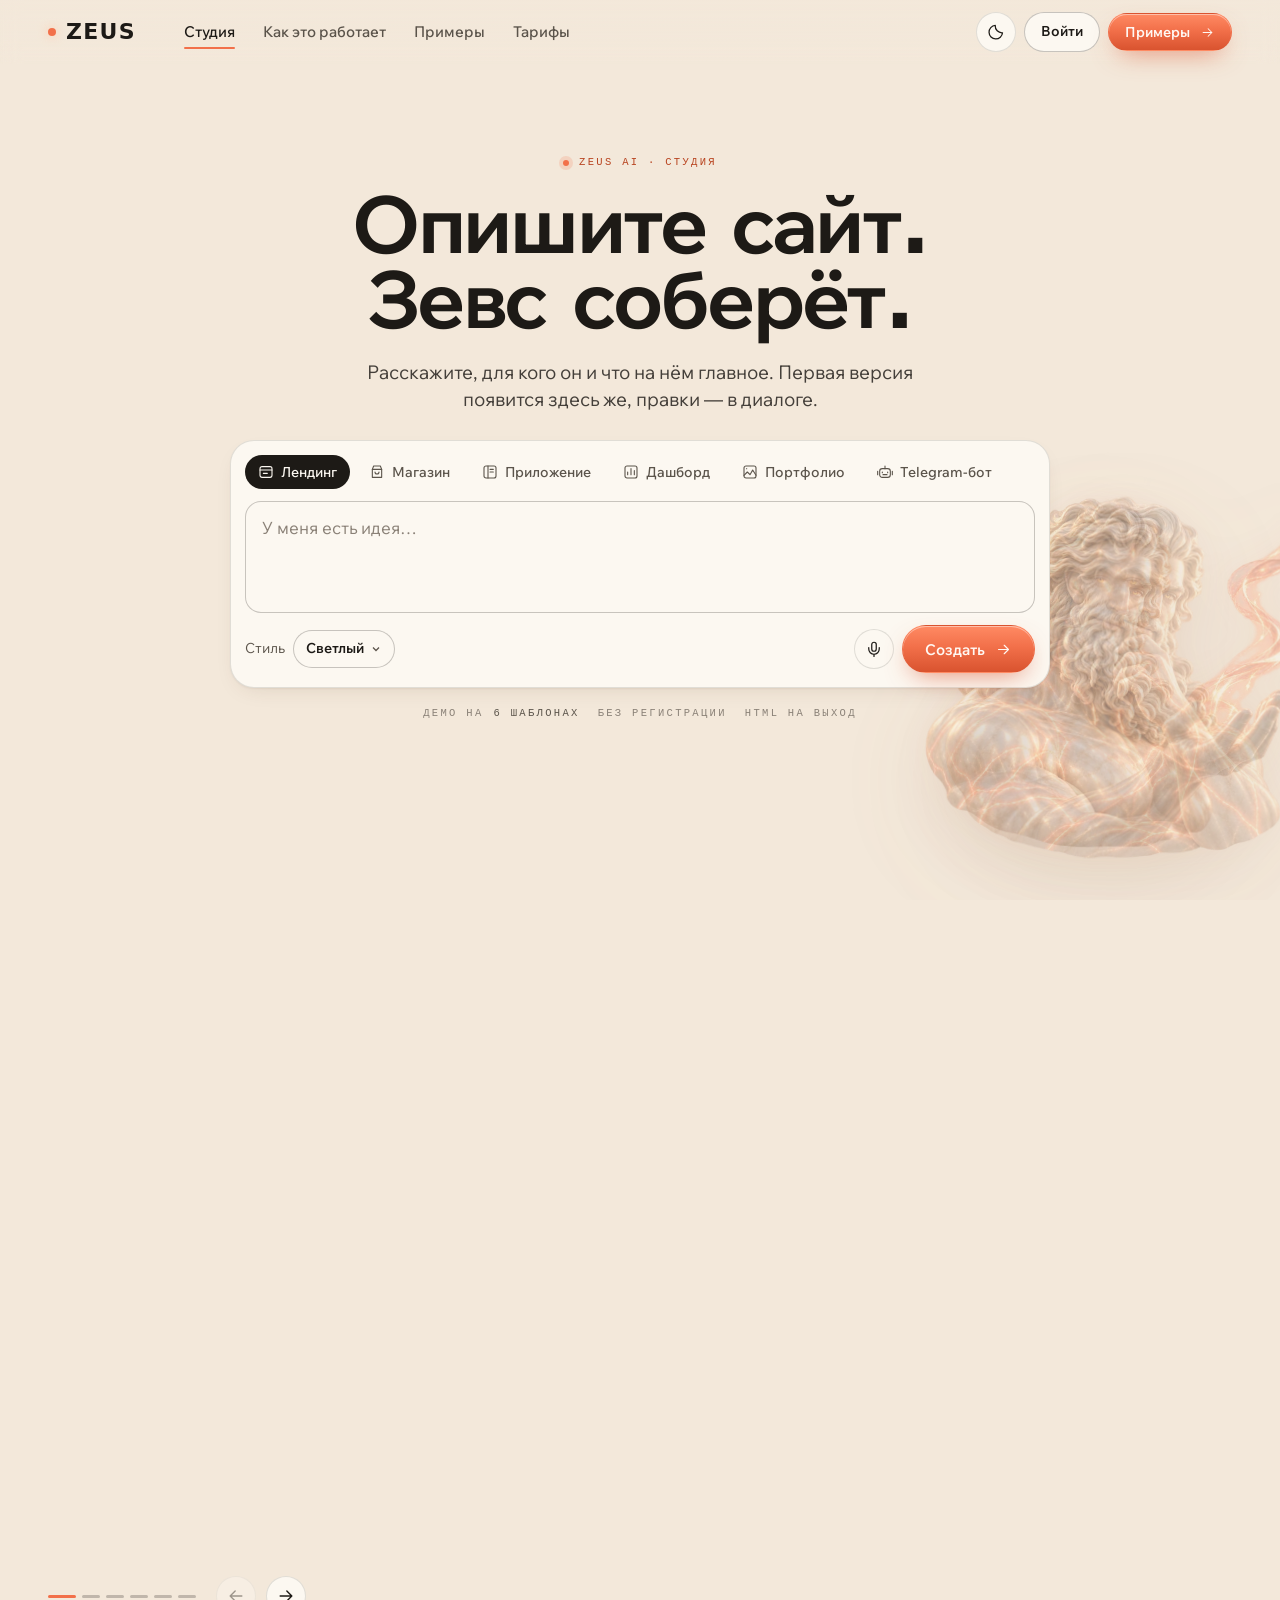
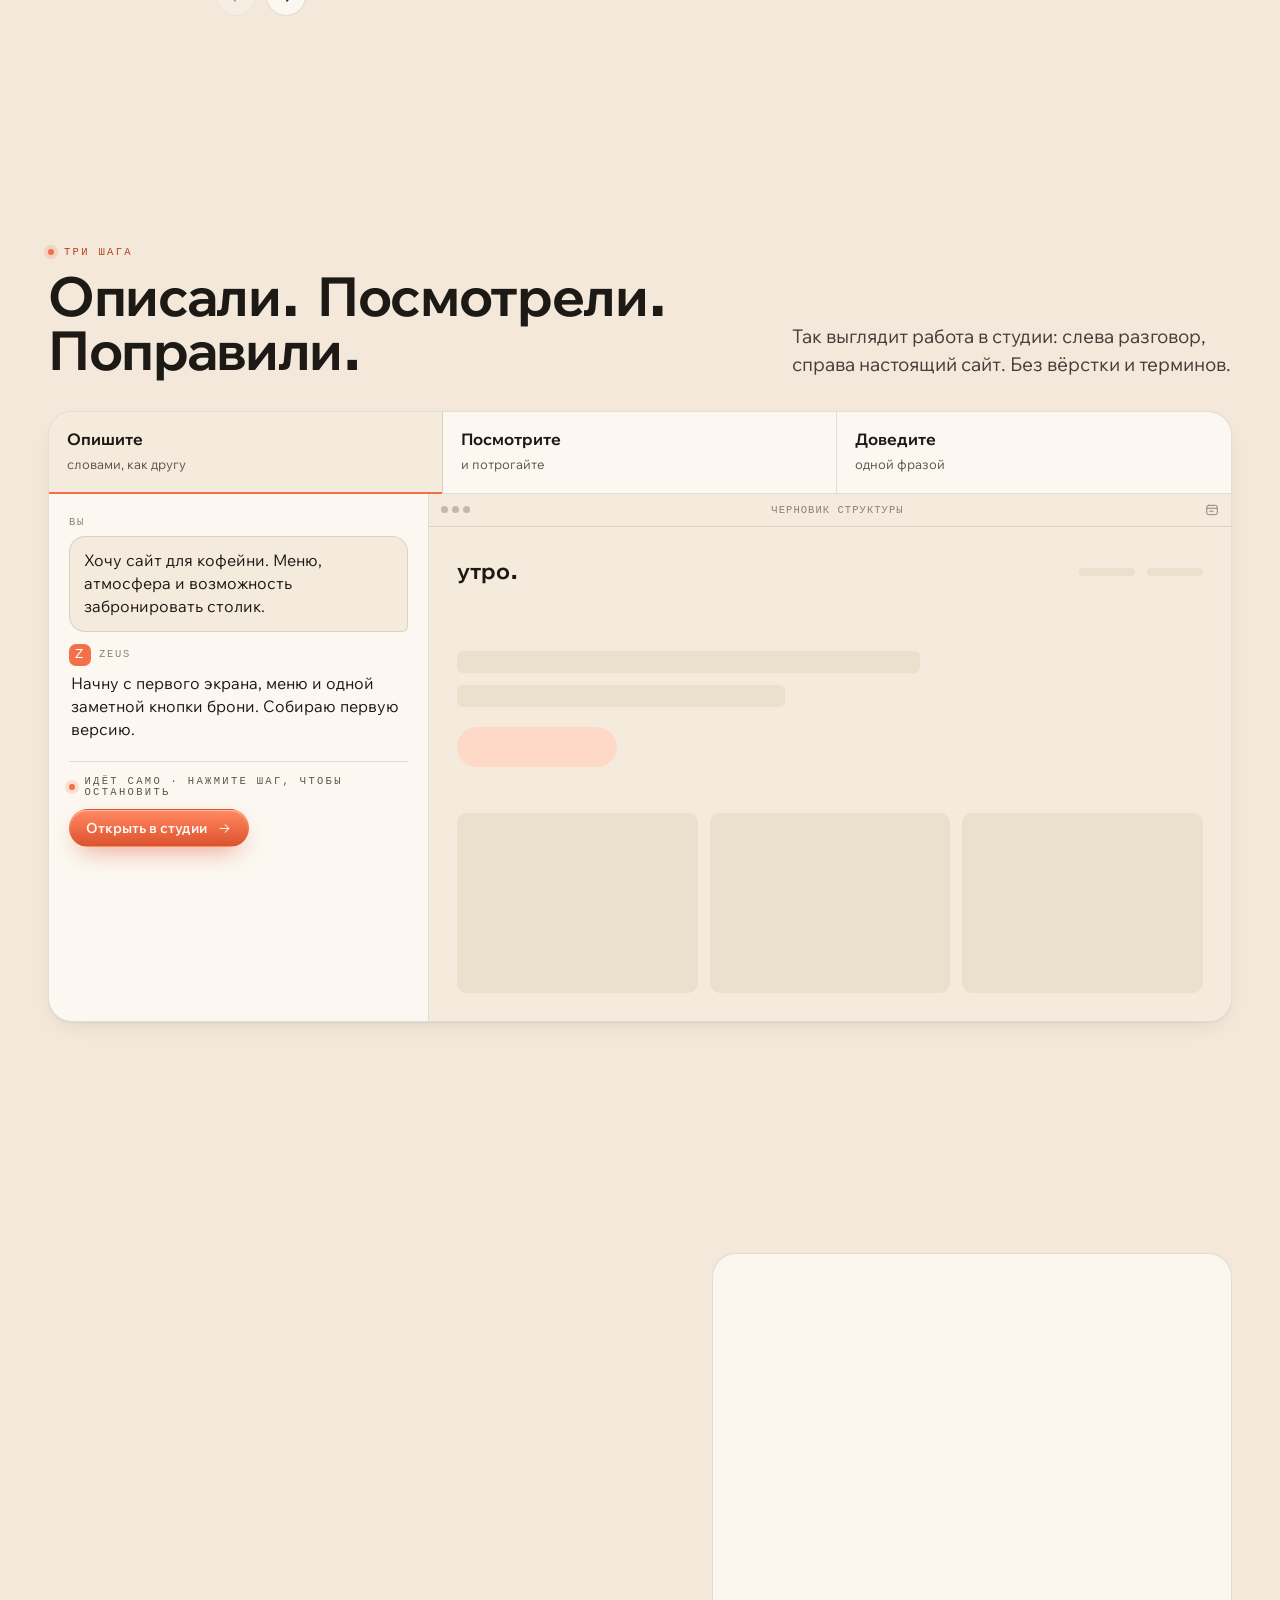
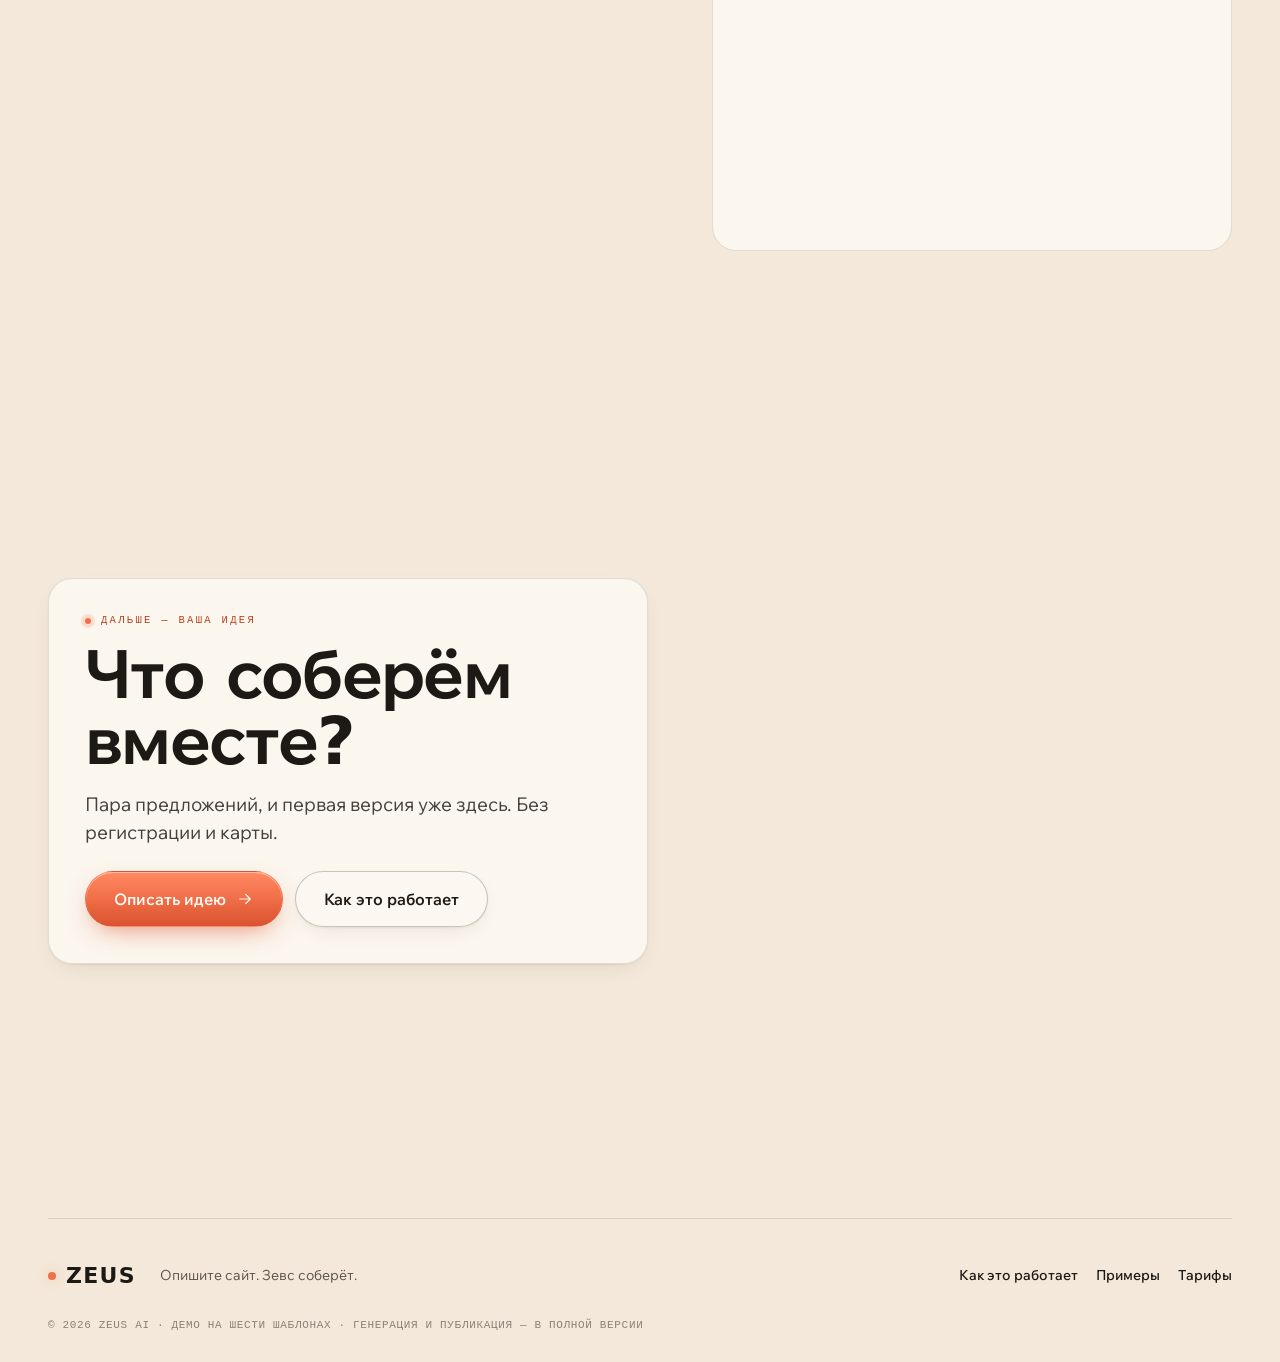
==== commit 7e370329: "Olymp 3: product-first hero" ====
--- a/index.html
+++ b/index.html
@@ -26,8 +26,8 @@
       href="data:image/svg+xml,<svg xmlns=%22http://www.w3.org/2000/svg%22 viewBox=%220 0 100 100%22><text y=%22.9em%22 font-size=%2288%22>⚡</text></svg>"
     />
     <link rel="stylesheet" href="./fonts/zeus-fonts.css?v=olymp-1" />
-    <script type="module" crossorigin src="./assets/index-vow384r3.js"></script>
-    <link rel="stylesheet" crossorigin href="./assets/index-22yB9jJv.css">
+    <script type="module" crossorigin src="./assets/index-DQvTMUOn.js"></script>
+    <link rel="stylesheet" crossorigin href="./assets/index-qCMVodmY.css">
   </head>
   <body>
     <div id="root"></div>
--- a/assets/index-qCMVodmY.css
+++ b/assets/index-qCMVodmY.css
@@ -0,0 +1 @@
+:root{--f-display: "Sofia Sans", "Wix Madefor Display", system-ui, sans-serif;--f-head: "Wix Madefor Display", system-ui, sans-serif;--f-body: "Wix Madefor Text", system-ui, sans-serif;--f-mono: "Martian Mono", ui-monospace, monospace;--canvas: #f3e8da;--paper: rgba(252, 248, 241, .86);--paper-solid: #fcf8f1;--paper-2: #f4ebdd;--paper-3: #ebdfcd;--ink: #1d1a16;--ink-2: #5b544b;--ink-3: #8a8177;--line: rgba(29, 26, 22, .12);--line-strong: rgba(29, 26, 22, .24);--coral: #f2704a;--coral-deep: #d9532f;--coral-soft: #ffd9c7;--coral-glow: #ffc1a0;--coral-ink: #b8431f;--ok: #2f7d4e;--shadow-1: 0 1px 2px rgba(60, 40, 20, .06), 0 8px 24px -12px rgba(80, 50, 20, .18);--shadow-2: 0 2px 6px rgba(60, 40, 20, .08), 0 24px 48px -20px rgba(80, 50, 20, .28);--glow: 0 0 0 1px rgba(242, 112, 74, .35), 0 10px 32px -8px rgba(242, 112, 74, .55);--r-xs: 6px;--r-s: 10px;--r-m: 16px;--r-l: 24px;--r-pill: 999px;--ease-out: cubic-bezier(.16, 1, .3, 1);--ease-in: cubic-bezier(.4, 0, 1, 1);--ease-emph: cubic-bezier(.2, 0, 0, 1);--t-fast: .12s;--t-base: .22s;--t-slow: .42s;--header-h: 64px;--gutter: clamp(16px, 4vw, 48px);--wrap: 1240px;color-scheme:light}:root[data-theme=dark]{--canvas: #17161c;--paper: rgba(28, 26, 33, .84);--paper-solid: #1c1a21;--paper-2: #24222a;--paper-3: #2d2a33;--ink: #f4eee6;--ink-2: #b8afa4;--ink-3: #857d74;--line: rgba(244, 238, 230, .12);--line-strong: rgba(244, 238, 230, .26);--coral: #ff7b52;--coral-deep: #e4552f;--coral-soft: #4a2a20;--coral-glow: #ff9a6e;--coral-ink: #ffb08c;--shadow-1: 0 1px 2px rgba(0, 0, 0, .3), 0 8px 24px -12px rgba(0, 0, 0, .5);--shadow-2: 0 2px 6px rgba(0, 0, 0, .35), 0 24px 48px -20px rgba(0, 0, 0, .6);color-scheme:dark}*,*:before,*:after{box-sizing:border-box}html{overflow-x:clip;scroll-padding-top:calc(var(--header-h) + 16px);-webkit-text-size-adjust:100%}body{margin:0;background:var(--canvas);color:var(--ink);font:400 17px/1.55 var(--f-body);-webkit-font-smoothing:antialiased;overflow-x:clip;font-synthesis:none}img,svg,video{display:block;max-width:100%}button,input,textarea,select{font:inherit;color:inherit}button{cursor:pointer;background:none;border:0;padding:0}a{color:inherit;text-decoration:none}:focus-visible{outline:2px solid var(--coral);outline-offset:3px;border-radius:var(--r-xs)}::selection{background:var(--coral-soft);color:var(--ink)}.zeus-world{position:fixed;top:0;right:0;bottom:0;left:0;z-index:0;pointer-events:none}.zeus-world canvas{display:block}.site-main{position:relative;min-height:100svh;padding-top:var(--header-h)}.wrap{width:min(var(--wrap),100% - var(--gutter) * 2);margin-inline:auto}.wrap-tight{width:min(880px,100% - var(--gutter) * 2);margin-inline:auto}.scene-window{display:none}@media (max-width: 859px){.studio-section,.page-section,.final-cta,.route-hero{display:grid;grid-template-columns:minmax(0,1fr);min-width:0}.studio-section>*,.page-section>*,.final-cta>*,.route-hero>*{min-width:0}.scene-window{display:block;height:50svh;pointer-events:none;order:-1}.scene-window.tall{height:46svh}.scene-window.short{height:40svh}}.display{font-family:var(--f-display);font-weight:700;line-height:.96;letter-spacing:-.025em;text-wrap:balance}h1,.h1{font-family:var(--f-display);font-weight:700;font-size:clamp(46px,6.6vw,88px);line-height:.95;letter-spacing:-.03em;margin:0;text-wrap:balance}h2,.h2{font-family:var(--f-display);font-weight:700;font-size:clamp(32px,4.2vw,56px);line-height:1;letter-spacing:-.025em;margin:0;text-wrap:balance}h3,.h3{font-family:var(--f-head);font-weight:700;font-size:clamp(18px,1.6vw,22px);line-height:1.2;letter-spacing:-.01em;margin:0}p{margin:0}.lead{font-size:clamp(17px,1.45vw,20px);line-height:1.5;color:color-mix(in srgb,var(--ink) 82%,transparent);max-width:50ch;text-wrap:pretty}.muted{color:var(--ink-2)}.tag{font-family:var(--f-mono);font-size:10.5px;font-weight:400;letter-spacing:.22em;text-transform:uppercase;color:var(--ink-2);display:inline-flex;align-items:center;gap:10px;line-height:1}.tag.coral{color:var(--coral-ink)}.tag .dot{width:6px;height:6px;border-radius:50%;background:var(--coral);box-shadow:0 0 0 4px #f2704a2e}.mono{font-family:var(--f-mono);font-size:12px;letter-spacing:.02em}.num{font-family:var(--f-display);letter-spacing:-.02em}.edge-label{display:none;position:absolute;writing-mode:vertical-rl;transform:rotate(180deg);font-family:var(--f-mono);font-size:10px;letter-spacing:.26em;text-transform:uppercase;color:var(--ink-3);-webkit-user-select:none;user-select:none;pointer-events:none}.hairline{height:1px;background:var(--line)}.hairline.coral{background:linear-gradient(90deg,transparent,var(--coral) 30%,var(--coral-glow) 70%,transparent);opacity:.8}.corners{position:relative}.corners:before,.corners:after,.corners>.c:before,.corners>.c:after{content:"";position:absolute;width:14px;height:14px;border:1px solid var(--line-strong);pointer-events:none}.corners:before{top:-1px;left:-1px;border-right:0;border-bottom:0;border-radius:4px 0 0}.corners:after{top:-1px;right:-1px;border-left:0;border-bottom:0;border-radius:0 4px 0 0}.corners>.c:before{bottom:-1px;left:-1px;border-right:0;border-top:0;border-radius:0 0 0 4px}.corners>.c:after{bottom:-1px;right:-1px;border-left:0;border-top:0;border-radius:0 0 4px}.pane{background:var(--paper);-webkit-backdrop-filter:blur(18px) saturate(1.2);backdrop-filter:blur(18px) saturate(1.2);border:1px solid var(--line);border-radius:var(--r-l);box-shadow:var(--shadow-1)}.pane.solid{background:var(--paper-solid);-webkit-backdrop-filter:none;backdrop-filter:none}.scrim{position:relative}.scrim:before{content:"";position:absolute;top:-12%;right:-10%;bottom:-12%;left:-10%;z-index:-1;pointer-events:none;background:radial-gradient(60% 70% at 40% 50%,color-mix(in srgb,var(--canvas) 78%,transparent),transparent 100%)}.btn{--h: 48px;display:inline-flex;align-items:center;justify-content:center;gap:10px;height:var(--h);padding:0 22px;border-radius:var(--r-pill);font-family:var(--f-body);font-weight:600;font-size:15px;line-height:1;white-space:nowrap;border:1px solid transparent;position:relative;overflow:hidden;transition:transform var(--t-fast) var(--ease-out),box-shadow var(--t-base) var(--ease-out),background-color var(--t-fast),border-color var(--t-fast),color var(--t-fast);-webkit-tap-highlight-color:transparent}.btn svg{flex:none}.btn:active{transform:scale(.97)}.btn:disabled{opacity:.45;cursor:default;transform:none}.btn.small{--h: 38px;padding:0 16px;font-size:14px}.btn.large{--h: 56px;padding:0 28px;font-size:16px}.btn.full{width:100%}.btn.primary{color:#fff8f3;background:linear-gradient(180deg,#ff8a63,var(--coral) 45%,var(--coral-deep));box-shadow:inset 0 1px #ffffff73,0 10px 26px -10px #d9532fb3}.btn.primary:after{content:"";position:absolute;top:0;right:0;bottom:0;left:0;background:linear-gradient(115deg,transparent 30%,rgba(255,255,255,.35) 50%,transparent 70%);transform:translate(-130%);transition:transform .7s var(--ease-out)}.btn.primary:hover{box-shadow:inset 0 1px #ffffff80,0 14px 32px -10px #d9532fd9;transform:translateY(-1px)}.btn.primary:hover:after{transform:translate(130%)}.btn.secondary{color:var(--ink);background:var(--paper-solid);border-color:var(--line-strong);box-shadow:var(--shadow-1)}.btn.secondary:hover{border-color:var(--ink)}.btn.ghost{color:var(--ink);background:transparent;border-color:transparent}.btn.ghost:hover{background:var(--paper-2)}.btn.ink{color:var(--paper-solid);background:var(--ink)}.btn.ink:hover{background:#2b2722}:root[data-theme=dark] .btn.ink{color:var(--ink);background:var(--paper-3)}.icon-btn{width:40px;height:40px;border-radius:50%;display:inline-grid;place-items:center;color:var(--ink);border:1px solid var(--line);background:var(--paper-solid);transition:background var(--t-fast),border-color var(--t-fast),transform var(--t-fast)}.icon-btn:hover{border-color:var(--ink)}.icon-btn:active{transform:scale(.94)}.icon-btn:disabled{opacity:.4;cursor:default}.icon-btn.selected{background:var(--ink);color:var(--paper-solid);border-color:var(--ink)}.text-link{display:inline-flex;align-items:center;gap:8px;font-weight:600;color:var(--ink);border-bottom:1px solid var(--line-strong);padding-bottom:2px;transition:border-color var(--t-fast),gap var(--t-fast)}.text-link:hover{border-color:var(--coral);gap:12px}textarea,input[type=text],input:not([type]){width:100%;border:1px solid var(--line-strong);border-radius:var(--r-m);background:var(--paper-solid);padding:14px 16px;font-size:16px;line-height:1.45;color:var(--ink);resize:none;transition:border-color var(--t-fast),box-shadow var(--t-base)}textarea::placeholder,input::placeholder{color:var(--ink-3)}textarea:focus,input:focus{outline:none;border-color:var(--coral);box-shadow:0 0 0 4px #f2704a29}textarea:disabled{opacity:.6}.segmented{display:inline-flex;padding:4px;gap:2px;border-radius:var(--r-pill);background:var(--paper-2);border:1px solid var(--line)}.segmented button{height:34px;padding:0 14px;border-radius:var(--r-pill);font-weight:600;font-size:14px;color:var(--ink-2);transition:background var(--t-fast),color var(--t-fast);display:inline-flex;align-items:center;gap:6px}.segmented button.selected,.segmented button[aria-pressed=true]{background:var(--paper-solid);color:var(--ink);box-shadow:var(--shadow-1)}.segmented button span{font-family:var(--f-mono);font-size:11px;color:var(--coral-ink)}.chip{display:inline-flex;align-items:center;gap:7px;height:36px;padding:0 14px;border-radius:var(--r-pill);border:1px solid var(--line-strong);background:var(--paper-solid);font-size:14px;font-weight:500;color:var(--ink);transition:border-color var(--t-fast),background var(--t-fast),transform var(--t-fast)}.chip:hover{border-color:var(--ink)}.chip:active{transform:scale(.97)}.chip.selected,.chip[aria-pressed=true]{background:var(--ink);color:var(--paper-solid);border-color:var(--ink)}.chip:disabled{opacity:.45}.status-dot{width:7px;height:7px;border-radius:50%;background:var(--coral);display:inline-block;box-shadow:0 0 0 3px #f2704a33;animation:pulse-dot 2.2s ease-in-out infinite}@keyframes pulse-dot{0%,to{box-shadow:0 0 0 3px #f2704a33}50%{box-shadow:0 0 0 6px #f2704a0f}}.spinner{width:14px;height:14px;border-radius:50%;border:2px solid var(--line-strong);border-top-color:var(--coral);animation:spin .8s linear infinite;display:inline-block}@keyframes spin{to{transform:rotate(360deg)}}.sr-only{position:absolute;width:1px;height:1px;overflow:hidden;clip:rect(0 0 0 0);white-space:nowrap}.skip-link{position:fixed;left:12px;top:-60px;z-index:200;background:var(--ink);color:var(--paper-solid);padding:10px 14px;border-radius:var(--r-s)}.skip-link:focus{top:12px}.modal{border:0;padding:0;background:transparent;max-width:min(520px,100vw - 24px);width:100%;margin:auto}.modal::backdrop{background:#281c1473;-webkit-backdrop-filter:blur(8px);backdrop-filter:blur(8px)}.modal[open]{animation:modal-in .32s var(--ease-out)}@keyframes modal-in{0%{opacity:0;transform:translateY(14px) scale(.98)}to{opacity:1;transform:none}}.modal-inner{position:relative;background:var(--paper-solid);border-radius:var(--r-l);padding:28px;box-shadow:var(--shadow-2);display:grid;gap:14px;border:1px solid var(--line)}.modal-inner h2{font-size:26px}.modal-inner p{color:var(--ink-2)}.modal-close{position:absolute;top:14px;right:14px}.modal-note{font-size:13px;color:var(--ink-3)}.modal-inner .tag{margin-bottom:-6px}.notice{display:inline-flex;align-items:center;gap:10px;padding:10px 14px;border-radius:var(--r-s);background:var(--coral-soft);color:var(--coral-ink);font-size:14px;font-weight:500}.reveal{opacity:0;transform:translateY(18px);transition:opacity .7s var(--ease-out),transform .8s var(--ease-out)}.reveal.in{opacity:1;transform:none}.reveal[data-delay="1"]{transition-delay:.08s}.reveal[data-delay="2"]{transition-delay:.16s}.reveal[data-delay="3"]{transition-delay:.24s}.ribbon-sweep{position:fixed;top:0;right:0;bottom:0;left:0;z-index:60;pointer-events:none;overflow:hidden}.ribbon-sweep:before{content:"";position:absolute;top:-30%;bottom:-30%;left:0;width:34vw;background:linear-gradient(90deg,transparent,rgba(255,193,160,.55) 35%,rgba(242,112,74,.75) 50%,rgba(255,193,160,.55) 65%,transparent);transform:translate(-60vw) skew(-18deg);filter:blur(6px)}.ribbon-sweep.go:before{animation:sweep .72s var(--ease-emph) forwards}@keyframes sweep{to{transform:translate(140vw) skew(-18deg)}}@media (prefers-reduced-motion: reduce){*,*:before,*:after{animation-duration:.01ms!important;transition-duration:.01ms!important}.reveal{opacity:1;transform:none}}.header{position:fixed;inset:0 0 auto 0;z-index:50;height:var(--header-h);background:linear-gradient(180deg,color-mix(in srgb,var(--canvas) 75%,transparent),transparent);-webkit-backdrop-filter:blur(10px);backdrop-filter:blur(10px);transition:background var(--t-base)}.header.scrolled{background:color-mix(in srgb,var(--paper-solid) 82%,transparent);border-bottom:1px solid var(--line)}.header-inner{height:100%;display:flex;align-items:center;gap:18px}.brand{display:inline-flex;align-items:center;gap:10px;font-family:var(--f-display);font-weight:800;font-size:22px;letter-spacing:.06em;color:var(--ink)}.brand i{width:8px;height:8px;border-radius:50%;background:var(--coral);box-shadow:0 0 12px var(--coral-glow)}.desktop-nav{display:flex;gap:4px;margin-left:18px}.desktop-nav a{position:relative;padding:10px 12px;font-weight:500;font-size:15px;color:var(--ink-2);border-radius:var(--r-s);transition:color var(--t-fast)}.desktop-nav a:after{content:"";position:absolute;left:12px;right:12px;bottom:5px;height:2px;border-radius:2px;background:var(--coral);transform:scaleX(0);transform-origin:left;transition:transform var(--t-base) var(--ease-out)}.desktop-nav a:hover,.desktop-nav a.active{color:var(--ink)}.desktop-nav a.active:after{transform:scaleX(1)}.desktop-nav a .idx{font-family:var(--f-mono);font-size:10px;color:var(--ink-3);margin-right:6px;letter-spacing:.1em}.header-actions{margin-left:auto;display:flex;align-items:center;gap:8px}.account-btn{height:40px;padding:0 16px;border-radius:var(--r-pill);border:1px solid var(--line-strong);background:var(--paper-solid);font-weight:600;font-size:14px;display:inline-flex;align-items:center;gap:8px;transition:border-color var(--t-fast)}.account-btn:hover{border-color:var(--ink)}.account-btn .initial{width:24px;height:24px;border-radius:50%;background:var(--coral);color:#fff;display:grid;place-items:center;font-family:var(--f-display);font-size:12px}.menu-toggle,.header-cta{display:none}.menu-screen{position:fixed;top:0;right:0;bottom:0;left:0;z-index:45;padding:calc(var(--header-h) + 8px) var(--gutter) 24px;background:color-mix(in srgb,var(--canvas) 62%,transparent);-webkit-backdrop-filter:blur(14px);backdrop-filter:blur(14px);display:flex;flex-direction:column}.menu-screen nav{display:grid;gap:2px;margin-top:4vh}.menu-screen nav a{display:grid;grid-template-columns:1fr auto;align-items:center;gap:12px;padding:16px 4px;font-family:var(--f-display);font-size:clamp(28px,8vw,36px);line-height:1;color:var(--ink);border-bottom:1px solid var(--line);transform:translateY(12px);opacity:0;animation:menu-item .5s var(--ease-out) forwards}.menu-screen nav a:nth-child(2){animation-delay:.05s}.menu-screen nav a:nth-child(3){animation-delay:.1s}.menu-screen nav a:nth-child(4){animation-delay:.15s}@keyframes menu-item{to{transform:none;opacity:1}}.menu-screen nav a .idx{font-family:var(--f-mono);font-size:11px;color:var(--ink-3);letter-spacing:.1em}.menu-screen nav a.active .idx{color:var(--coral-ink)}.menu-screen nav a svg{color:var(--ink-3)}.menu-foot{margin-top:auto;display:flex;align-items:flex-end;justify-content:space-between;gap:12px}.menu-foot .tag{max-width:46%;line-height:1.5}.menu-robot-hint{font-size:13px;color:var(--ink-2);max-width:44%;text-align:right}@media (max-width: 859px){.desktop-nav{display:none}.menu-toggle{display:inline-grid}.account-btn .name{display:none}.header-inner{gap:10px}}@media (min-width: 860px){.header-cta{display:inline-flex}}.studio-entry{position:relative}.entry-hero{position:relative;min-height:calc(92svh - var(--header-h));display:grid;grid-template-columns:minmax(0,1fr);justify-items:center;align-items:center;padding:32px 0 48px}.entry-main{position:relative;display:grid;gap:20px;width:min(820px,100%);justify-items:center;text-align:center}.entry-main h1{max-width:14ch;font-size:clamp(46px,6.2vw,84px)}.entry-main .lead{max-width:52ch}.entry-main .composer{width:100%;text-align:left;margin-top:6px}.entry-main .entry-meta{justify-content:center}.entry-main .notice{justify-self:center}.entry-side{position:relative;align-self:stretch;min-height:420px;pointer-events:none}.entry-side .callout{position:absolute;display:grid;gap:6px}.entry-side .callout .tag{white-space:nowrap}.entry-side .callout .line{width:64px;height:1px;background:var(--line-strong);position:relative}.entry-side .callout .line:after{content:"";position:absolute;right:-3px;top:-2px;width:5px;height:5px;border-radius:50%;background:var(--coral)}.entry-side .c1{right:6%;top:12%;text-align:right;justify-items:end}.entry-side .c2{left:2%;top:14%}.entry-side .c3{right:10%;bottom:8%;text-align:right;justify-items:end}.entry-hero .edge-label{right:-8px;top:50%;translate:0 -50%}.composer{padding:14px;display:grid;gap:12px;pointer-events:auto;background:var(--paper-solid)}.composer .c{position:absolute;top:0;right:0;bottom:0;left:0;pointer-events:none}.project-types{display:flex;flex-wrap:wrap;gap:6px}.project-types button{display:inline-flex;align-items:center;gap:7px;height:34px;padding:0 12px;border-radius:var(--r-pill);font-size:13.5px;font-weight:500;color:var(--ink-2);border:1px solid transparent;transition:background var(--t-fast),color var(--t-fast),border-color var(--t-fast)}.project-types button:hover{background:var(--paper-2);color:var(--ink)}.project-types button.selected{background:var(--ink);color:var(--paper-solid)}:root[data-theme=dark] .project-types button.selected{background:var(--paper-3);color:var(--ink)}.composer textarea{min-height:112px;border-radius:var(--r-m);background:color-mix(in srgb,var(--paper-solid) 70%,transparent);font-size:17px}.composer-bottom{display:flex;align-items:center;justify-content:space-between;gap:10px}.style-select{display:inline-flex;align-items:center;gap:8px;font-size:14px;color:var(--ink-2)}.style-select select{height:38px;padding:0 30px 0 12px;border-radius:var(--r-pill);border:1px solid var(--line-strong);background:var(--paper-solid) url("data:image/svg+xml,%3Csvg xmlns='http://www.w3.org/2000/svg' width='12' height='12' viewBox='0 0 24 24' fill='none' stroke='%235b544b' stroke-width='2.5'%3E%3Cpath d='m6 9 6 6 6-6'/%3E%3C/svg%3E") no-repeat right 12px center;-moz-appearance:none;appearance:none;-webkit-appearance:none;font-weight:600;font-size:14px;color:var(--ink)}.composer-actions{display:flex;align-items:center;gap:8px}.icon-btn.recording{background:var(--coral);color:#fff;border-color:var(--coral);animation:pulse-dot 1.4s ease-in-out infinite}.entry-meta{display:flex;flex-wrap:wrap;gap:8px 18px}.entry-meta .tag{color:var(--ink-3)}.entry-meta .tag b{color:var(--ink-2);font-weight:400}.resume-project{display:inline-flex;align-items:center;gap:10px;height:44px;padding:0 16px;border-radius:var(--r-pill);background:var(--paper-solid);border:1px solid var(--line-strong);font-size:14px;justify-self:start}.resume-project b{font-weight:600;margin-left:4px}.resume-project:hover{border-color:var(--ink)}.hero-bottom{position:absolute;left:0;right:0;bottom:0;display:flex;justify-content:space-between;align-items:end;pointer-events:none}.hero-bottom a{pointer-events:auto;display:inline-flex;align-items:center;gap:10px;font-size:13px;color:var(--ink-2)}.hero-bottom a i{width:1px;height:36px;background:var(--ink-3);display:block;animation:cue 1.8s var(--ease-in-out, ease) infinite;transform-origin:top}@keyframes cue{0%{transform:scaleY(0)}50%{transform:scaleY(1)}to{transform:scaleY(0);transform-origin:bottom}}.studio-section{position:relative;padding:clamp(64px,9vw,120px) 0}.studio-section .head{display:grid;gap:14px;max-width:620px}.section-head{display:flex;align-items:end;justify-content:space-between;gap:24px;flex-wrap:wrap;margin-bottom:32px}.section-head .head{max-width:640px}.section-head .aside{display:grid;gap:12px;max-width:360px}.demo-section .section-head .lead{max-width:440px}.live-demo{overflow:hidden}.live-tabs{display:grid;grid-template-columns:repeat(3,1fr);border-bottom:1px solid var(--line)}.live-tabs button{position:relative;display:grid;gap:2px;text-align:left;padding:16px 18px 18px;border-right:1px solid var(--line);color:var(--ink-2);transition:background var(--t-fast),color var(--t-fast)}.live-tabs button:last-child{border-right:0}.live-tabs button b{font-family:var(--f-head);font-weight:700;font-size:16px;color:var(--ink)}.live-tabs button span{font-size:13px}.live-tabs button.on,.live-tabs button:hover{background:var(--paper-2)}.live-progress{position:absolute;left:0;right:0;bottom:-1px;height:2px;background:var(--coral);transform-origin:left;animation:live-progress 5.2s linear forwards}@keyframes live-progress{0%{transform:scaleX(0)}to{transform:scaleX(1)}}.live-body{display:grid;grid-template-columns:minmax(0,380px) 1fr}.live-chat{padding:20px;display:grid;gap:12px;align-content:start;border-right:1px solid var(--line)}.live-msg{display:grid;gap:6px;animation:msg-in .4s var(--ease-out)}.live-msg small{display:inline-flex;align-items:center;gap:8px;font-family:var(--f-mono);font-size:10.5px;letter-spacing:.16em;text-transform:uppercase;color:var(--ink-3)}.live-msg p{font-size:15.5px;line-height:1.5}.live-msg.user p{background:var(--paper-2);border:1px solid var(--line);border-radius:var(--r-m) var(--r-m) var(--r-xs) var(--r-m);padding:12px 14px}.live-msg.bot p{padding:0 2px;min-height:3em}.live-foot{display:grid;gap:12px;margin-top:8px;padding-top:14px;border-top:1px solid var(--line)}.live-foot .btn{justify-self:start}.live-preview{display:grid;grid-template-rows:auto 1fr;background:var(--paper-2);min-height:520px}.live-preview .template-demo{height:100%}.live-preview iframe{width:100%;height:100%;min-height:480px;border:0;background:#fff}.live-draft{padding:28px;display:grid;gap:22px;align-content:start}.live-draft-nav{display:flex;align-items:center;gap:12px}.live-draft-nav b{font-family:var(--f-display);font-size:22px}.live-draft-nav i{width:56px;height:8px;border-radius:4px;background:var(--paper-3);margin-left:auto}.live-draft-nav i+i{margin-left:0}.live-draft-hero{display:grid;gap:12px;padding:40px 0 24px}.live-draft-hero i{height:22px;border-radius:6px;background:var(--paper-3)}.live-draft-hero span{width:160px;height:40px;border-radius:999px;background:var(--coral-soft);margin-top:8px}.live-draft-grid{display:grid;grid-template-columns:repeat(3,1fr);gap:12px}.live-draft-grid i{aspect-ratio:4 / 3;border-radius:10px;background:var(--paper-3)}.steps-section .grid{display:grid;grid-template-columns:minmax(0,560px) 1fr;gap:32px;align-items:start}.steps-list{display:grid;gap:0;counter-reset:step}.steps-list li{list-style:none;display:grid;grid-template-columns:44px 1fr;gap:14px;padding:22px 0;border-top:1px solid var(--line)}.steps-list li:last-child{border-bottom:1px solid var(--line)}.steps-list li .n{font-family:var(--f-mono);font-size:11px;color:var(--coral-ink);letter-spacing:.16em;padding-top:6px}.steps-list li h3{margin-bottom:6px}.steps-list li p{color:var(--ink-2);max-width:44ch}.steps-list li .ex{margin-top:10px;display:inline-flex;gap:8px;align-items:center;padding:8px 12px;border-radius:var(--r-s);background:var(--paper);border:1px solid var(--line);font-size:13.5px}.steps-list li .ex .tag{color:var(--coral-ink)}.gallery-section .rail-wrap{position:relative}.rail{display:grid;grid-auto-flow:column;grid-auto-columns:min(78vw,420px);gap:18px;overflow-x:auto;scroll-snap-type:x mandatory;padding:4px 4px 12px;scrollbar-width:none;cursor:grab}.rail::-webkit-scrollbar{display:none}.rail.dragging{cursor:grabbing;scroll-snap-type:none}.rail>*{scroll-snap-align:start}.tcard{display:grid;gap:0;text-align:left;border-radius:var(--r-l);overflow:hidden;background:var(--paper-solid);border:1px solid var(--line);box-shadow:var(--shadow-1);transition:transform var(--t-slow) var(--ease-out),box-shadow var(--t-slow) var(--ease-out)}.tcard:hover{transform:translateY(-4px);box-shadow:var(--shadow-2)}.tcard .cover{position:relative;aspect-ratio:4 / 3;overflow:hidden;background:var(--paper-2)}.tcard .cover img{width:100%;height:100%;object-fit:cover;object-position:top;transition:transform 1.2s var(--ease-out)}.tcard:hover .cover img{transform:scale(1.04)}.tcard .cover .tag{position:absolute;left:14px;top:12px;color:var(--ink);background:var(--paper);padding:6px 10px;border-radius:var(--r-pill)}.tcard .body{padding:18px 18px 20px;display:grid;gap:6px}.tcard .body .tag{color:var(--coral-ink)}.tcard .body p{color:var(--ink-2);font-size:15px}.tcard .go{margin-top:10px;display:flex;justify-content:space-between;align-items:center;font-weight:600;font-size:14px}.rail-controls{display:flex;align-items:center;gap:10px;margin-top:8px}.rail-controls .tag{margin-right:auto}.rail-controls .tag b{font-family:var(--f-mono);color:var(--ink);font-weight:400}.rail-dots{display:flex;gap:6px;margin-right:10px}.rail-dots i{width:18px;height:3px;border-radius:2px;background:var(--line-strong);transition:background var(--t-fast),width var(--t-base)}.rail-dots i.on{background:var(--coral);width:28px}.reverse{transform:scaleX(-1);display:inline-grid}.versions-grid{display:grid;grid-template-columns:1fr minmax(0,520px);gap:56px;align-items:center}.versions-fan{position:relative;height:520px}.versions-fan .sheet{position:absolute;width:66%;margin:0;border-radius:var(--r-m);overflow:hidden;background:var(--paper-solid);border:1px solid var(--line);box-shadow:var(--shadow-2);transition:transform .8s var(--ease-out)}.versions-fan .sheet img{width:100%;aspect-ratio:4 / 3;object-fit:cover;object-position:top;display:block}.versions-fan .sheet figcaption{position:absolute;left:12px;top:12px;font-family:var(--f-mono);font-size:10.5px;letter-spacing:.16em;text-transform:uppercase;color:var(--ink);background:var(--paper);padding:6px 10px;border-radius:var(--r-pill)}.versions-fan .s1{left:0;top:4%;transform:rotate(-6deg)}.versions-fan .s2{left:18%;top:18%;transform:rotate(2deg)}.versions-fan .s3{left:34%;top:34%;transform:rotate(7deg)}.versions-fan:hover .s1{transform:rotate(-9deg) translate(-3%)}.versions-fan:hover .s3{transform:rotate(10deg) translate(3%)}.versions-copy{display:grid;gap:24px;padding:28px 32px;border-radius:var(--r-l);background:var(--paper);-webkit-backdrop-filter:blur(16px);backdrop-filter:blur(16px);border:1px solid var(--line)}.version-rows{display:grid;gap:0}.version-rows article{display:grid;grid-template-columns:40px 1fr;gap:14px;padding:18px 0;border-top:1px solid var(--line)}.version-rows article:last-child{border-bottom:1px solid var(--line)}.version-rows article svg{color:var(--coral);margin-top:2px}.version-rows h3{font-size:18px;margin-bottom:4px}.version-rows p{color:var(--ink-2);font-size:15px}.final-cta{position:relative;min-height:92svh;display:grid;align-items:center;padding:8vh 0 10vh}.cta-panel{max-width:600px;padding:36px;display:grid;gap:16px}.cta-panel h2{font-size:clamp(40px,5.2vw,68px)}.cta-panel .actions{display:flex;gap:12px;flex-wrap:wrap;margin-top:8px}.site-main.working{padding-top:var(--header-h)}.workspace{--bar-h: 64px;position:relative;height:calc(100svh - var(--header-h));display:grid;grid-template-rows:var(--bar-h) 1fr;grid-template-columns:290px 400px minmax(0,1fr);gap:0 14px;padding:0 14px 14px;max-width:1680px;margin-inline:auto}.workspace.conversation-first{grid-template-columns:290px minmax(0,720px) 1fr}.workspace-bar{grid-column:1 / -1;display:flex;align-items:center;gap:12px;padding:12px 4px}.project-title{display:flex;align-items:center;gap:12px;min-width:0}.project-title>svg{color:var(--coral);flex:none}.project-title div{display:grid;line-height:1.2;min-width:0}.project-title b{font-family:var(--f-head);font-weight:700;font-size:16px;white-space:nowrap;overflow:hidden;text-overflow:ellipsis}.project-title span{font-family:var(--f-mono);font-size:10.5px;letter-spacing:.14em;text-transform:uppercase;color:var(--ink-3)}.workspace-actions{margin-left:auto;display:flex;align-items:center;gap:8px}.robot-column{grid-column:1;grid-row:2;position:relative;pointer-events:none}.robot-column .tag{position:absolute;left:4px;bottom:8px;color:var(--ink-3);line-height:1.6}.robot-column .tag b{display:block;color:var(--ink-2);font-weight:400}.robot-column .hint{position:absolute;left:4px;top:8px;max-width:240px;font-size:13px;color:var(--ink-2)}.chat-panel{grid-column:2;grid-row:2;min-height:0;display:grid;grid-template-rows:auto auto 1fr auto;overflow:hidden}.preview-panel{grid-column:3;grid-row:2;min-height:0;display:grid;grid-template-rows:auto 1fr auto;overflow:hidden}.conversation-first .preview-panel{display:none}.panel-header{display:flex;align-items:center;gap:10px;padding:12px 14px;border-bottom:1px solid var(--line);font-size:13.5px;font-weight:600}.panel-header>span:first-child{display:inline-flex;align-items:center;gap:8px}.panel-header .icon-btn{margin-left:auto;width:34px;height:34px}.preview-location{margin-left:auto;font-family:var(--f-mono);font-size:11px;color:var(--ink-3);letter-spacing:.06em}.preview-panel .panel-header .icon-btn{margin-left:0}.version-history{padding:12px 14px;display:grid;gap:4px;border-bottom:1px solid var(--line);background:var(--paper-2)}.version-history b{font-size:13px;color:var(--ink-2);margin-bottom:4px}.version-history button{display:grid;grid-template-columns:28px 1fr auto;align-items:center;gap:8px;text-align:left;padding:8px 10px;border-radius:var(--r-s);font-size:14px}.version-history button:hover{background:var(--paper-solid)}.version-history button span{font-family:var(--f-mono);font-size:11px;color:var(--coral-ink)}.assistant-status{display:flex;align-items:center;gap:10px;padding:10px 14px;font-size:13.5px;color:var(--ink-2);border-bottom:1px solid var(--line)}.thinking-dots{display:inline-flex;gap:4px}.thinking-dots i{width:6px;height:6px;border-radius:50%;background:var(--coral);animation:think 1.2s ease-in-out infinite}.thinking-dots i:nth-child(2){animation-delay:.15s}.thinking-dots i:nth-child(3){animation-delay:.3s}@keyframes think{0%,to{transform:translateY(0);opacity:.5}50%{transform:translateY(-4px);opacity:1}}.chat-thread{overflow-y:auto;padding:16px 14px;display:grid;gap:16px;align-content:start;scroll-behavior:smooth;overscroll-behavior:contain}.chat-message{display:grid;gap:6px;animation:msg-in .4s var(--ease-out)}@keyframes msg-in{0%{opacity:0;transform:translateY(8px)}to{opacity:1;transform:none}}.chat-message .message-author{display:inline-flex;align-items:center;gap:8px;font-family:var(--f-mono);font-size:10.5px;letter-spacing:.16em;text-transform:uppercase;color:var(--ink-3)}.agent-mark{width:22px;height:22px;border-radius:7px;background:var(--coral);color:#fff;display:grid;place-items:center;font-family:var(--f-display);font-size:12px}.chat-message p{font-size:15.5px;line-height:1.5}.chat-message.user p{background:var(--paper-2);border:1px solid var(--line);border-radius:var(--r-m) var(--r-m) var(--r-xs) var(--r-m);padding:12px 14px;justify-self:start;max-width:92%}.chat-message.bot p{padding:0 2px}.typing-caret{display:inline-block;width:2px;height:1em;background:var(--coral);vertical-align:-2px;margin-left:2px;animation:caret .9s steps(2) infinite}@keyframes caret{50%{opacity:0}}.build-plan{list-style:none;margin:4px 0 0;padding:0;display:grid;gap:4px}.build-plan li{display:flex;align-items:center;gap:10px;padding:9px 12px;border-radius:var(--r-s);background:var(--paper-2);border:1px solid var(--line);font-size:14px}.build-plan li span{width:22px;height:22px;border-radius:50%;display:grid;place-items:center;font-family:var(--f-mono);font-size:10px;color:var(--ink-3);border:1px solid var(--line-strong)}.build-plan li span svg{color:var(--ok)}.build-status{display:grid;gap:8px;padding:12px 14px;border-radius:var(--r-m);background:var(--paper-2);border:1px solid var(--line);font-size:14px}.build-status .spinner{position:absolute}.build-status{position:relative;padding-left:40px}.build-status .spinner{left:14px;top:14px}.progress-track{height:3px;border-radius:2px;background:var(--line);overflow:hidden}.progress-track span{display:block;height:100%;background:linear-gradient(90deg,var(--coral),var(--coral-glow));transform-origin:left;transition:transform .6s var(--ease-out)}.chat-bottom{padding:10px 14px 12px;border-top:1px solid var(--line);display:grid;gap:10px}.edit-shortcuts{display:flex;gap:6px;overflow-x:auto;scrollbar-width:none;padding-bottom:2px}.edit-shortcuts::-webkit-scrollbar{display:none}.edit-shortcuts button{flex:none;display:inline-flex;align-items:center;gap:6px;height:32px;padding:0 12px;border-radius:var(--r-pill);border:1px solid var(--line-strong);background:var(--paper-solid);font-size:13px;font-weight:500;transition:border-color var(--t-fast),background var(--t-fast)}.edit-shortcuts button:hover{border-color:var(--ink)}.edit-shortcuts button[aria-pressed=true]{background:var(--coral-soft);border-color:var(--coral);color:var(--coral-ink)}.chat-composer{position:relative}.chat-composer textarea{padding-right:54px;min-height:64px;border-radius:var(--r-m)}.send-edit{position:absolute;right:8px;bottom:8px;width:38px;height:38px;background:var(--coral);color:#fff;border-color:var(--coral)}.send-edit:disabled{background:var(--paper-2);color:var(--ink-3);border-color:var(--line);opacity:1}.chat-bottom small{font-family:var(--f-mono);font-size:10px;letter-spacing:.12em;text-transform:uppercase;color:var(--ink-3)}.preview-content{position:relative;min-height:0;background:var(--paper-2)}.preview-content iframe{width:100%;height:100%;border:0;background:#fff}.preview-loading{position:absolute;top:0;right:0;bottom:0;left:0;display:grid;place-content:center;gap:10px;justify-items:center;color:var(--ink-2);font-size:14px}.source-code{margin:0;height:100%;overflow:auto;padding:16px;font-family:var(--f-mono);font-size:12px;line-height:1.55;color:var(--ink-2);white-space:pre-wrap;word-break:break-word}.preview-footer{display:flex;align-items:center;gap:10px;padding:10px 14px;border-top:1px solid var(--line);font-size:13px;color:var(--ink-2)}.preview-footer>span:last-child{margin-left:auto;font-size:12px;color:var(--ink-3);text-align:right}.building-preview{height:100%;display:grid;place-content:center;justify-items:center;gap:12px;text-align:center;padding:24px}.building-preview h2{font-size:26px}.building-preview p{color:var(--ink-2)}.blueprint{width:min(360px,80%);aspect-ratio:16 / 10;border:1px dashed var(--line-strong);border-radius:var(--r-m);position:relative;overflow:hidden;margin-bottom:8px;background:var(--paper-solid)}.blueprint:after{content:"";position:absolute;top:0;right:0;bottom:0;left:0;background:linear-gradient(90deg,transparent,rgba(242,112,74,.25),transparent);transform:translate(-100%);animation:scan 1.6s var(--ease-in-out, ease) infinite}@keyframes scan{to{transform:translate(100%)}}.blueprint>div:first-child{position:absolute;left:10%;top:12%;width:40%;height:10%;border-radius:6px;background:var(--paper-3)}.blueprint>span:nth-child(2){position:absolute;left:10%;top:30%;width:60%;height:4%;border-radius:4px;background:var(--paper-3)}.blueprint>span:nth-child(3){position:absolute;left:10%;top:38%;width:45%;height:4%;border-radius:4px;background:var(--paper-3)}.blueprint-grid{position:absolute;left:10%;right:10%;bottom:12%;height:30%;display:grid;grid-template-columns:repeat(3,1fr);gap:6%}.blueprint-grid i{border-radius:6px;background:var(--paper-3)}.workspace-tabs{display:none}.workspace-notice{position:fixed;left:50%;bottom:20px;translate:-50% 0;z-index:40;display:flex;align-items:center;gap:12px;padding:10px 10px 10px 16px;border-radius:var(--r-pill);background:var(--ink);color:var(--paper-solid);font-size:14px;box-shadow:var(--shadow-2);max-width:calc(100vw - 32px);animation:msg-in .3s var(--ease-out)}.workspace-notice .icon-btn{width:32px;height:32px;background:transparent;border-color:#fff3;color:inherit}.project-library{display:grid;gap:6px;max-height:50vh;overflow:auto}.library-row{display:grid;grid-template-columns:1fr auto;gap:6px;align-items:center}.library-row>button:first-child{display:grid;grid-template-columns:24px 1fr auto;align-items:center;gap:12px;text-align:left;padding:10px 12px;border-radius:var(--r-m);border:1px solid var(--line);background:var(--paper-2)}.library-row>button:first-child:hover{border-color:var(--ink)}.library-row span{display:grid}.library-row small{font-size:12px;color:var(--ink-3)}.empty-library{display:grid;justify-items:center;gap:10px;padding:24px;text-align:center;color:var(--ink-2)}.my-projects{display:grid;gap:14px;margin-bottom:40px}.section-label{display:flex;align-items:center;justify-content:space-between}.project-grid{display:grid;grid-template-columns:repeat(3,1fr);gap:12px}.saved-card{display:grid;grid-template-columns:24px 1fr auto;align-items:center;gap:10px;text-align:left;padding:14px 16px;border-radius:var(--r-m);background:var(--paper);border:1px solid var(--line)}.saved-card b{grid-column:2}.saved-card span{grid-column:2;font-size:12px;color:var(--ink-3)}.saved-card>svg:last-child{grid-column:3;grid-row:1 / span 2}.saved-card:hover{border-color:var(--ink)}.text-button{font-weight:600;display:inline-flex;align-items:center;gap:6px}.auth-options{display:grid;gap:8px}.auth-options .btn{justify-content:flex-start;gap:12px}.auth-options .btn .logo{width:22px;height:22px;display:grid;place-items:center;font-family:var(--f-display);font-size:12px;border-radius:6px;background:var(--paper-2);color:var(--ink)}.auth-or{display:flex;align-items:center;gap:12px;color:var(--ink-3);font-size:12px}.auth-or:before,.auth-or:after{content:"";flex:1;height:1px;background:var(--line)}.login-form{display:grid;gap:10px}.login-form label{font-size:13px;color:var(--ink-2)}@media (max-width: 1279px){.workspace{grid-template-columns:380px minmax(0,1fr)}.workspace.conversation-first{grid-template-columns:minmax(0,720px) 1fr}.robot-column{display:none}.chat-panel{grid-column:1}.preview-panel{grid-column:2}}@media (max-width: 1100px){.entry-hero{grid-template-columns:minmax(0,560px) 1fr}.versions-grid{grid-template-columns:1fr}.versions-fan{height:420px}}@media (max-width: 859px){.entry-hero{grid-template-columns:minmax(0,1fr);min-height:auto;padding:0 0 32px;gap:0;align-items:start}.entry-side,.hero-bottom,.entry-hero .edge-label{display:none}.entry-main{margin-top:-10svh;padding:22px 18px 18px;border-radius:var(--r-l);background:var(--paper);-webkit-backdrop-filter:blur(18px);backdrop-filter:blur(18px);border:1px solid var(--line);box-shadow:var(--shadow-1);gap:14px;text-align:left;justify-items:start}.entry-main h1{font-size:clamp(40px,11.5vw,52px)}.entry-main .entry-meta{justify-content:start}.entry-main .lead{font-size:16px}.composer{padding:0;background:transparent;border:0;box-shadow:none;-webkit-backdrop-filter:none;backdrop-filter:none}.composer{padding:12px}.composer textarea{min-height:84px;font-size:16px}.project-types{gap:4px}.project-types button{height:32px;padding:0 10px;font-size:13px}.composer-bottom{flex-wrap:wrap}.composer-actions{margin-left:auto}.rail{grid-auto-columns:min(82vw,360px)}.project-grid{grid-template-columns:1fr}.workspace{--bar-h: 58px;--strip: 150px;--tabs: 62px;height:calc(var(--app-height, 100svh) - var(--header-h));grid-template-columns:1fr;grid-template-rows:var(--bar-h) var(--strip) 1fr;gap:0;padding:0 10px calc(var(--tabs) + 10px)}.workspace.conversation-first{grid-template-columns:1fr}.workspace-bar{padding:8px 2px;gap:8px}.workspace-actions .btn span{display:none}.workspace-actions .btn{padding:0 12px}.workspace-actions .preview-toggle,.workspace-actions [aria-label="Мои проекты"]{display:none}.project-title b{max-width:150px}.robot-column{display:block;grid-column:1;grid-row:2}.robot-column .hint{display:none}.robot-column .tag{left:6px;bottom:6px}.chat-panel,.preview-panel{grid-column:1;grid-row:3}.mobile-preview .chat-panel,.mobile-chat .preview-panel,.conversation-first .preview-panel{display:none}.workspace-tabs{position:fixed;left:10px;right:10px;bottom:10px;z-index:30;display:grid;grid-template-columns:1fr 1fr;padding:4px;gap:4px;border-radius:var(--r-pill);background:var(--paper-solid);border:1px solid var(--line);box-shadow:var(--shadow-2)}.workspace-tabs button{height:46px;border-radius:var(--r-pill);display:inline-flex;align-items:center;justify-content:center;gap:8px;font-weight:600;font-size:14px;color:var(--ink-2)}.workspace-tabs button.selected{background:var(--ink);color:var(--paper-solid)}.workspace-tabs button:disabled{opacity:.5}.workspace-notice{bottom:84px}.preview-footer>span:last-child{display:none}}.route-hero{position:relative;min-height:calc(92svh - var(--header-h));display:grid;grid-template-columns:minmax(0,660px) 1fr;align-items:center;gap:24px;padding:24px 0 48px}.route-hero .copy{display:grid;gap:20px}.route-hero .copy h1{max-width:13ch}.route-hero .side{position:relative;align-self:stretch;min-height:380px;pointer-events:none}.route-hero .side .callout{position:absolute;display:grid;gap:6px}.route-hero .side .callout .line{width:64px;height:1px;background:var(--line-strong);position:relative}.route-hero .side .callout .line:after{content:"";position:absolute;right:-3px;top:-2px;width:5px;height:5px;border-radius:50%;background:var(--coral)}.route-hero .side .c1{right:4%;top:14%;justify-items:end;text-align:right}.route-hero .side .c2{left:4%;top:30%}.route-hero .side .c3{left:6%;bottom:6%}.route-hero .edge-label{right:-8px;top:50%;translate:0 -50%}.route-hero .actions{display:flex;gap:12px;flex-wrap:wrap;align-items:center}.page-section{position:relative;padding:clamp(56px,8vw,110px) 0}.process-section .grid{display:grid;grid-template-columns:1fr minmax(0,860px);gap:24px;align-items:start}.process-section .grid>.head{grid-column:2;margin-bottom:8px}.process-tabs{grid-column:2;display:grid;grid-template-columns:repeat(3,1fr);gap:8px}.process-tabs button{display:grid;grid-template-columns:1fr;gap:4px;align-items:center;text-align:left;padding:12px 14px;border-radius:var(--r-m);border:1px solid var(--line);background:var(--paper);transition:border-color var(--t-fast),background var(--t-fast)}.process-tabs button .n{grid-row:1 / span 2;font-family:var(--f-mono);font-size:11px;color:var(--ink-3);letter-spacing:.14em}.process-tabs button b{font-size:14px}.process-tabs button span{font-size:12.5px;color:var(--ink-2)}.process-tabs button[aria-selected=true]{border-color:var(--coral);background:var(--paper-solid);box-shadow:var(--glow)}.process-tabs button[aria-selected=true] .n{color:var(--coral-ink)}.process-workbench{grid-column:2;display:grid;grid-template-columns:minmax(0,340px) 1fr;overflow:hidden}.process-conversation{padding:20px;display:grid;gap:14px;align-content:start;border-right:1px solid var(--line)}.process-conversation h3{font-size:20px}.process-conversation>p{color:var(--ink-2);font-size:15px}.process-message{padding:10px 12px;border-radius:var(--r-m);font-size:14px;display:grid;gap:4px;animation:msg-in .4s var(--ease-out)}.process-message small{font-family:var(--f-mono);font-size:10px;letter-spacing:.16em;text-transform:uppercase;color:var(--ink-3)}.process-message.user{background:var(--paper-2);border:1px solid var(--line)}.process-message.assistant{background:var(--coral-soft);color:var(--ink)}:root[data-theme=dark] .process-message.assistant{color:var(--ink)}.process-result{display:grid;grid-template-rows:auto 1fr;min-height:420px;background:var(--paper-2)}.browser-bar{display:flex;align-items:center;gap:10px;padding:8px 12px;border-bottom:1px solid var(--line);font-family:var(--f-mono);font-size:10.5px;letter-spacing:.1em;text-transform:uppercase;color:var(--ink-3)}.browser-bar .dots{display:inline-flex;gap:4px}.browser-bar .dots i{width:7px;height:7px;border-radius:50%;background:var(--line-strong)}.browser-bar>span:nth-child(2){margin-inline:auto}.process-brief{display:grid;align-content:center;justify-items:center;gap:12px;padding:32px;text-align:center}.process-brief .wordmark{font-family:var(--f-display);font-size:22px}.process-brief h3{font-size:30px}.process-brief .draft{display:grid;gap:8px;width:min(320px,100%);margin-top:8px}.process-brief .draft i{height:10px;border-radius:5px;background:var(--paper-3)}.process-brief .draft i:nth-child(2){width:70%}.process-brief .draft i:nth-child(3){width:45%}.process-result .template-demo{height:100%}.process-result iframe{width:100%;height:100%;min-height:420px;border:0;background:#fff}.process-benefits{display:grid;grid-template-columns:repeat(3,1fr);gap:0;margin-top:32px}.process-benefits article{padding:22px 22px 22px 0;border-top:1px solid var(--line);display:grid;gap:8px}.process-benefits article svg{color:var(--coral)}.process-benefits article h3{font-size:18px}.process-benefits article p{color:var(--ink-2);font-size:15px}.benefits-panel{padding:32px 36px 12px;display:grid;gap:8px}.benefits-panel .process-benefits{margin-top:16px}.cta-section .inner{display:grid;grid-template-columns:minmax(0,560px) 1fr;gap:24px;align-items:center}.cta-section h2{font-size:clamp(38px,5vw,66px)}.cta-section .actions{display:flex;gap:12px;flex-wrap:wrap;margin-top:8px}.collection-toolbar{display:flex;align-items:end;justify-content:space-between;gap:20px;flex-wrap:wrap;margin-bottom:28px}.collection-toolbar .head{max-width:560px;display:grid;gap:12px}.collection-grid{display:grid;grid-template-columns:repeat(3,1fr);gap:18px}.ecard{display:grid;border-radius:var(--r-l);overflow:hidden;background:var(--paper-solid);border:1px solid var(--line);box-shadow:var(--shadow-1);transition:transform var(--t-slow) var(--ease-out),box-shadow var(--t-slow) var(--ease-out)}.ecard:hover{transform:translateY(-4px);box-shadow:var(--shadow-2)}.ecard .shot{display:block;position:relative;aspect-ratio:4 / 3;overflow:hidden;background:var(--paper-2)}.ecard .shot img{width:100%;height:100%;object-fit:cover;object-position:top;transition:transform 1.2s var(--ease-out)}.ecard:hover .shot img{transform:scale(1.04)}.ecard .shot .browser-bar{position:absolute;left:0;right:0;top:0;background:var(--paper);border-bottom:0}.ecard .body{padding:18px;display:grid;gap:6px}.ecard .body .tag{color:var(--coral-ink)}.ecard .body p{color:var(--ink-2);font-size:15px}.ecard ul{margin:6px 0 0;padding:0;list-style:none;display:grid;gap:4px;font-size:13.5px;color:var(--ink-2)}.ecard ul li{display:flex;gap:8px;align-items:center}.ecard ul li:before{content:"";width:5px;height:5px;border-radius:50%;background:var(--coral);flex:none}.ecard .actions{display:flex;align-items:center;justify-content:space-between;gap:10px;margin-top:12px}.collection-note{color:var(--ink-3);font-size:13.5px;margin-bottom:16px;font-family:var(--f-mono);letter-spacing:.04em}.example-preview{display:grid;gap:12px}.example-preview .template-demo{height:min(70vh,640px);border-radius:var(--r-m);overflow:hidden;border:1px solid var(--line)}.example-preview iframe{width:100%;height:100%;border:0;background:#fff}.example-preview .actions{display:flex;gap:10px;flex-wrap:wrap}.pricing-grid{display:grid;grid-template-columns:1fr repeat(3,minmax(0,300px));gap:14px;align-items:start}.pricing-grid .head{grid-column:2 / -1;display:grid;gap:12px;max-width:640px;margin-bottom:16px}.pricing-grid .price-card:first-of-type{grid-column:2}.price-card{padding:22px 22px 24px;display:grid;gap:12px;transition:transform var(--t-slow) var(--ease-out),box-shadow var(--t-slow) var(--ease-out)}.price-card:hover{transform:translateY(-4px);box-shadow:var(--shadow-2)}.price-card.featured{background:var(--ink);color:var(--paper-solid);border-color:var(--ink)}:root[data-theme=dark] .price-card.featured{background:var(--paper-3);color:var(--ink)}.price-card.featured .tag,.price-card.featured .muted,.price-card.featured .plan-state{color:inherit;opacity:.75}.price-card.featured .btn.secondary{background:transparent;color:inherit;border-color:#ffffff4d}.plan-top{display:flex;align-items:center;justify-content:space-between}.plan-state{font-family:var(--f-mono);font-size:10.5px;letter-spacing:.16em;text-transform:uppercase;color:var(--coral-ink);padding:6px 10px;border:1px solid currentColor;border-radius:var(--r-pill)}.price-card h2{font-size:34px}.price-card>p{font-size:15px;opacity:.8;min-height:2.9em}.plan-price{font-family:var(--f-display);font-weight:800;font-size:56px;line-height:1;letter-spacing:-.04em;display:flex;align-items:baseline;gap:8px}.plan-price span{font-family:var(--f-body);font-size:14px;opacity:.7;letter-spacing:0}.billing-detail{font-size:13px;opacity:.75;min-height:1.3em}.plan-features-label{font-family:var(--f-mono);font-size:10.5px;letter-spacing:.16em;text-transform:uppercase;opacity:.7;margin-top:6px}.price-card ul{list-style:none;padding:0;margin:0;display:grid;gap:8px}.price-card ul li{display:flex;gap:10px;align-items:center;font-size:14.5px}.price-card ul li svg{color:var(--coral);flex:none}.price-card.featured ul li svg{color:var(--coral-glow)}.pricing-disclaimer{margin-top:20px;font-size:13px;color:var(--ink-3);max-width:60ch}.faq-section .grid{display:grid;grid-template-columns:minmax(0,420px) 1fr;gap:32px}.faq-list{display:grid}.faq-list details{border-top:1px solid var(--line)}.faq-list details:last-child{border-bottom:1px solid var(--line)}.faq-list summary{list-style:none;cursor:pointer;display:flex;align-items:center;justify-content:space-between;gap:16px;padding:18px 0;font-family:var(--f-head);font-weight:700;font-size:17px}.faq-list summary::-webkit-details-marker{display:none}.faq-list summary svg{flex:none;color:var(--ink-3);transition:transform var(--t-base) var(--ease-out)}.faq-list details[open] summary svg{transform:rotate(45deg);color:var(--coral)}.faq-list details p{padding:0 0 18px;color:var(--ink-2);max-width:60ch}.footer{position:relative;padding:40px 0 28px;display:flex;align-items:center;gap:24px;flex-wrap:wrap;border-top:1px solid var(--line);margin-top:24px}.footer>span{color:var(--ink-2);font-size:14px}.footer nav{display:flex;gap:18px;margin-left:auto;font-size:14px;font-weight:500}.footer nav a:hover{color:var(--coral-ink)}.footer small{font-family:var(--f-mono);font-size:11px;color:var(--ink-3);letter-spacing:.06em;width:100%}.footer .night{display:inline-flex;align-items:center;gap:8px;font-size:13px;color:var(--ink-2)}@media (max-width: 1100px){.process-section .grid{grid-template-columns:1fr}.process-section .grid>.head,.process-tabs,.process-workbench{grid-column:1}.pricing-grid{grid-template-columns:repeat(3,1fr)}.pricing-grid .head{grid-column:1 / -1}.pricing-grid .price-card:first-of-type{grid-column:auto}.collection-grid{grid-template-columns:repeat(2,1fr)}.faq-section .grid,.cta-section .inner{grid-template-columns:1fr}}@media (max-width: 859px){.route-hero{grid-template-columns:minmax(0,1fr);min-height:auto;padding:0 0 24px;gap:0}.route-hero .side,.route-hero .edge-label{display:none}.route-hero .copy{margin-top:-14svh;padding:22px 18px 20px;border-radius:var(--r-l);background:var(--paper);-webkit-backdrop-filter:blur(18px);backdrop-filter:blur(18px);border:1px solid var(--line);box-shadow:var(--shadow-1);gap:14px}.route-hero .copy .lead{font-size:16px}.benefits-panel{padding:20px 18px 4px}.process-tabs{grid-template-columns:1fr}.process-tabs button{grid-template-columns:auto 1fr}.process-workbench{grid-template-columns:1fr}.process-conversation{border-right:0;border-bottom:1px solid var(--line)}.process-result,.process-result iframe{min-height:360px}.process-benefits,.pricing-grid,.collection-grid{grid-template-columns:1fr}.footer nav{margin-left:0}}.stage{position:fixed;top:0;right:0;bottom:0;left:0;z-index:0;overflow:hidden;background:var(--canvas);pointer-events:none;contain:strict}.stage-env{position:absolute;top:-6%;right:-6%;bottom:-6%;left:-6%;will-change:transform,opacity;opacity:0;transform-origin:50% 55%;transition:none}.stage-env img{width:100%;height:100%;object-fit:cover;object-position:50% 60%;display:block}.stage-clip{position:absolute;top:-6%;right:-6%;bottom:-6%;left:-6%;width:112%;height:112%;object-fit:cover;object-position:50% 60%;opacity:0;will-change:transform,opacity;transform-origin:50% 55%}.stage-scrim{position:absolute;top:0;right:0;bottom:0;left:0;opacity:0;background:color-mix(in srgb,var(--canvas) 100%,transparent)}.stage-bolt{position:absolute;left:0;top:0;height:auto;opacity:0;will-change:transform,opacity;mix-blend-mode:normal;pointer-events:none;filter:saturate(1.05)}:root[data-theme=dark] .stage-bolt{mix-blend-mode:screen;filter:brightness(1.2)}.stage-zeus{position:absolute;left:0;top:0;width:auto;opacity:0;visibility:hidden;will-change:transform,opacity;transform-origin:50% 100%;filter:drop-shadow(0 30px 40px rgba(120,70,30,.22)) drop-shadow(0 0 calc(var(--glow, .4) * 40px) rgba(255,150,100,calc(var(--glow, .4) * .45)))}:root[data-theme=dark] .stage-zeus{filter:drop-shadow(0 30px 40px rgba(0,0,0,.5)) drop-shadow(0 0 calc(var(--glow, .4) * 50px) rgba(255,170,110,calc(var(--glow, .4) * .6)))}.stage-veins{display:none}#root{position:relative;z-index:1}@media (max-width: 859px){.stage-env{top:-4%;right:-4%;bottom:-4%;left:-4%}.stage-clip{display:none}.stage-zeus{filter:drop-shadow(0 18px 24px rgba(120,70,30,.22))}}@media (prefers-reduced-motion: reduce){.stage-clip{display:none}}
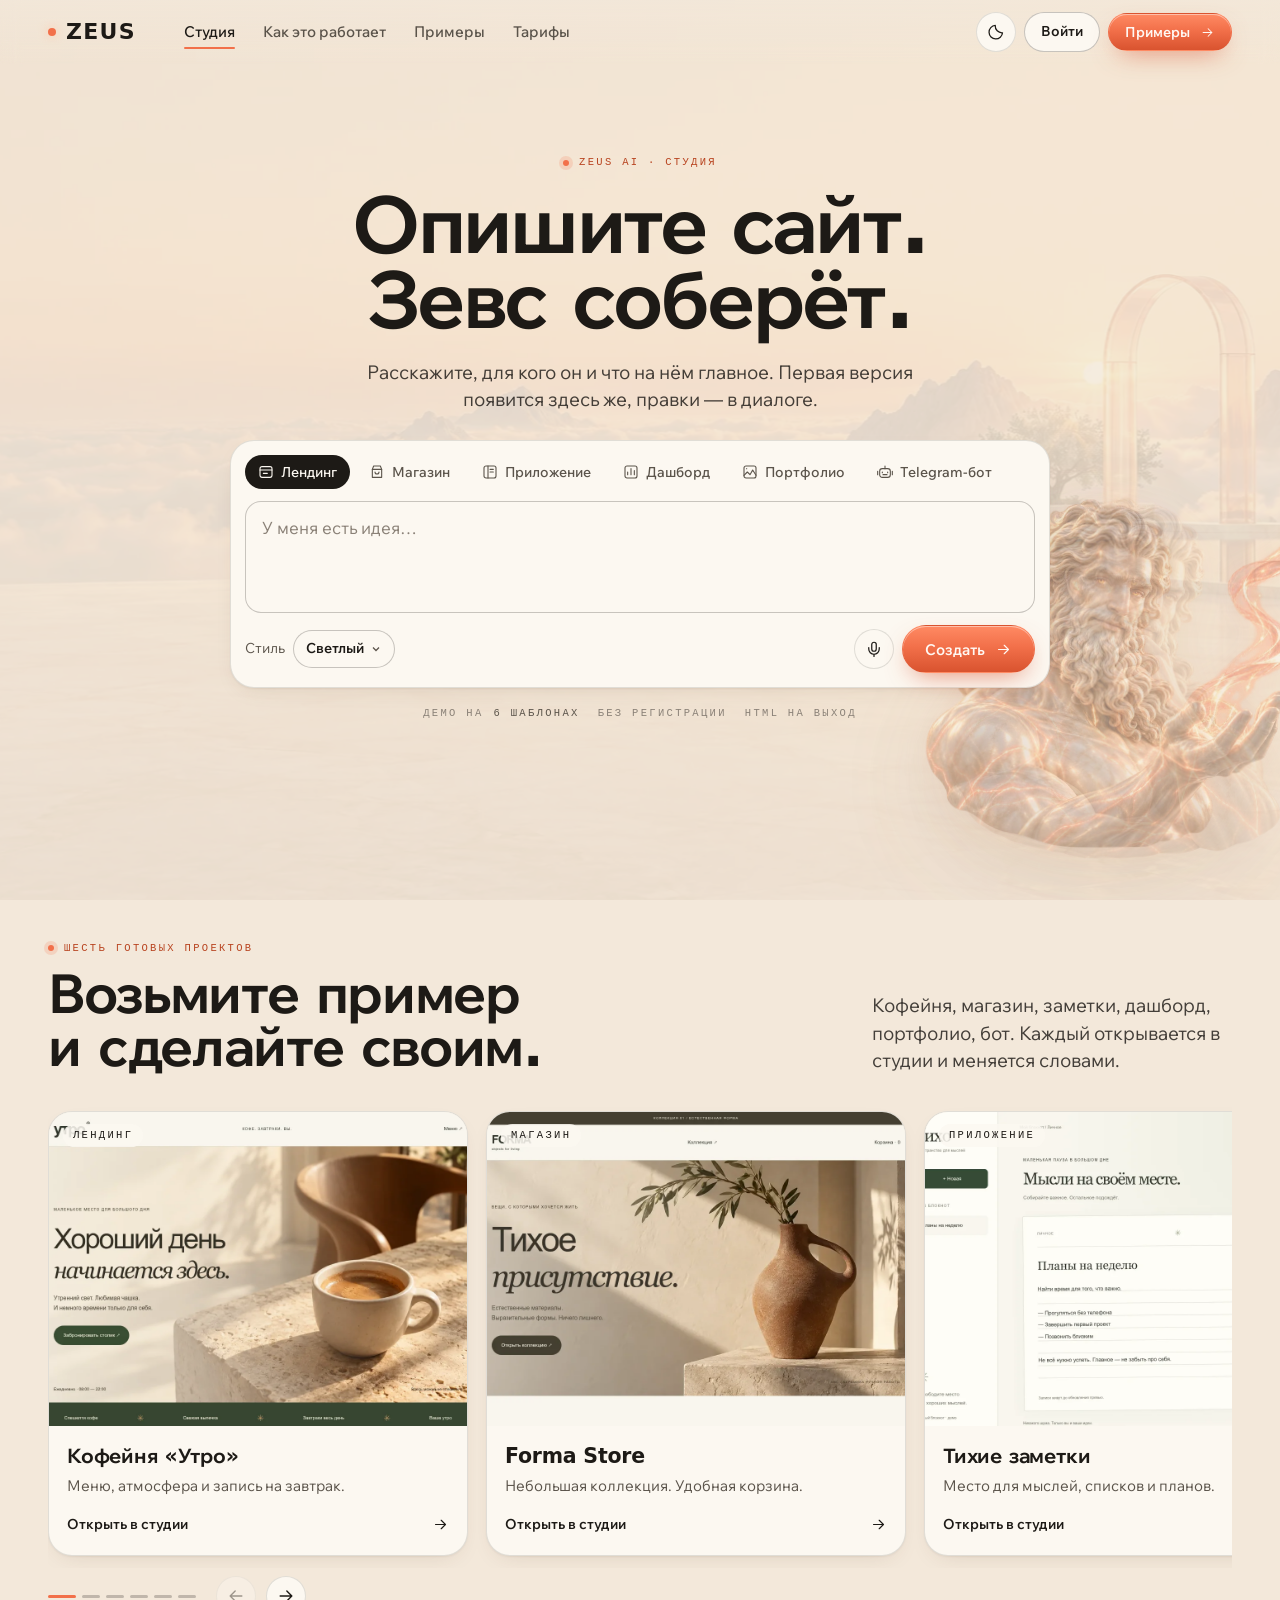
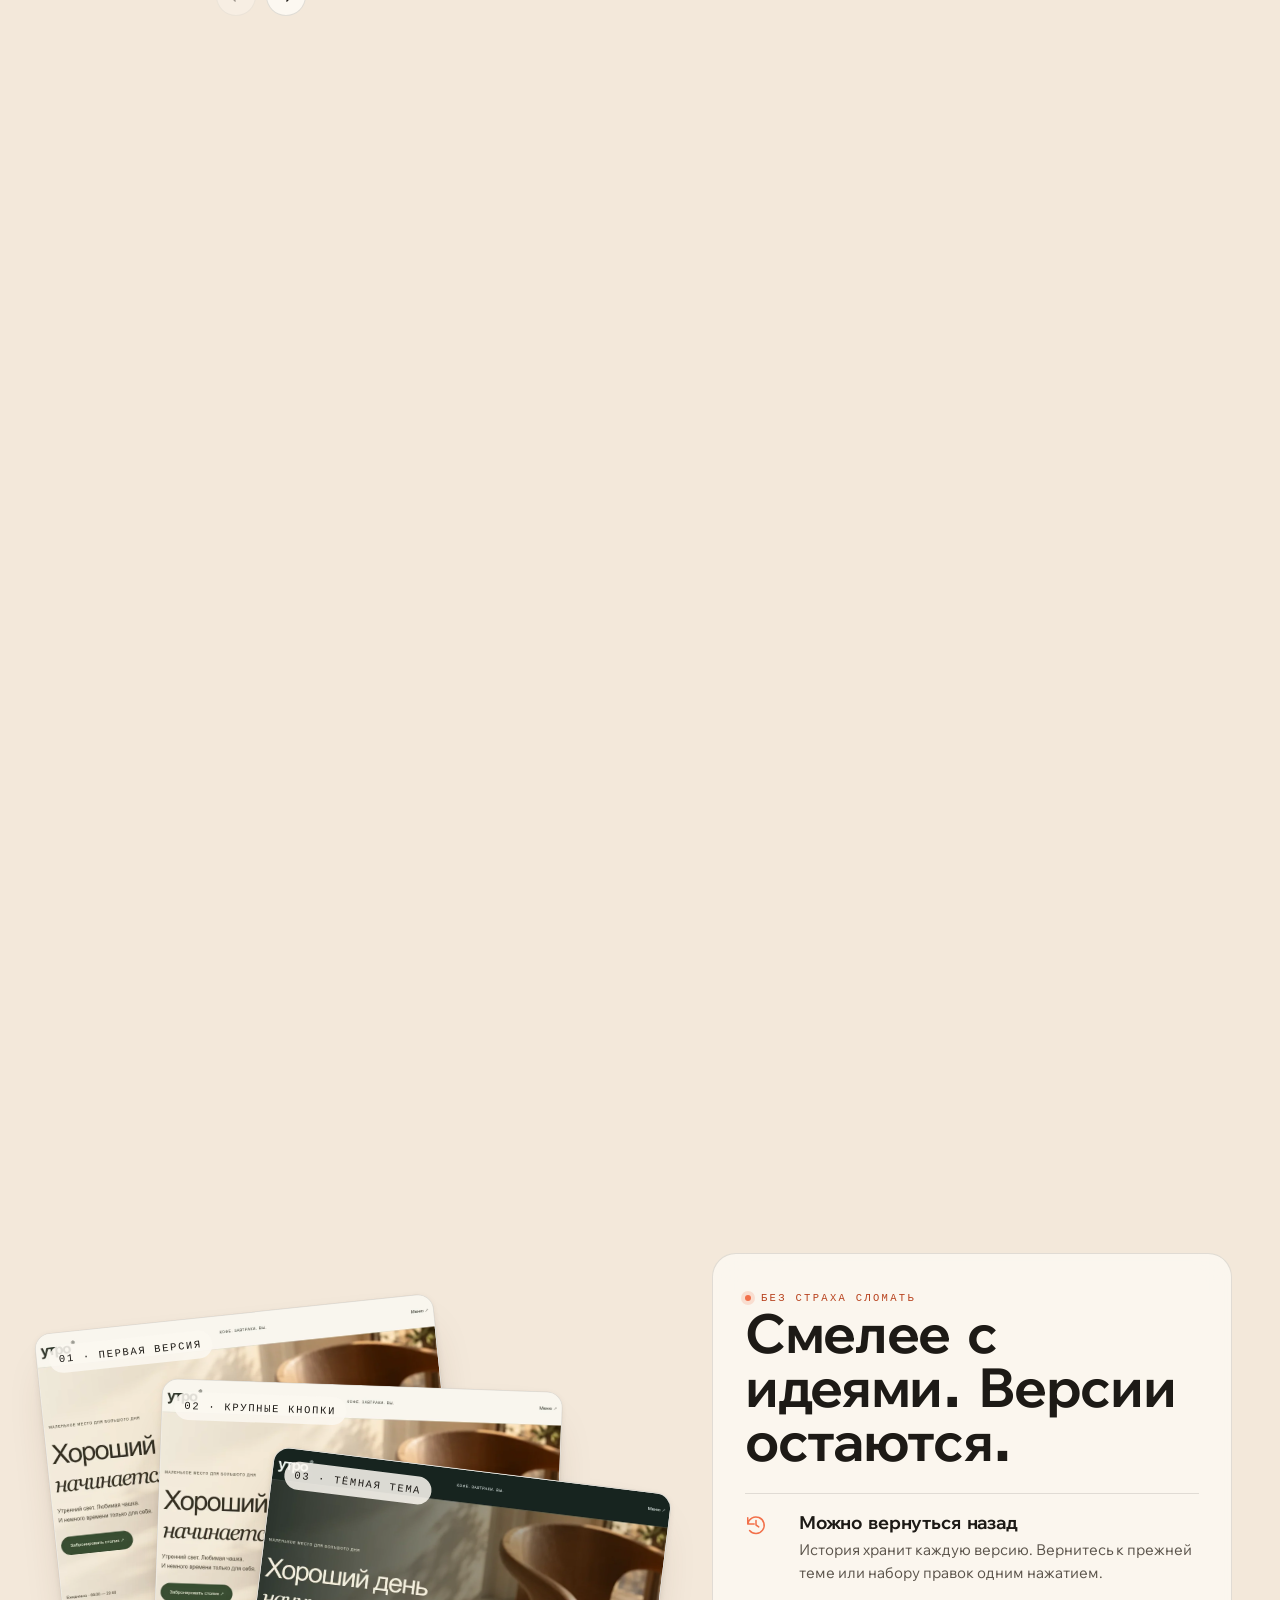
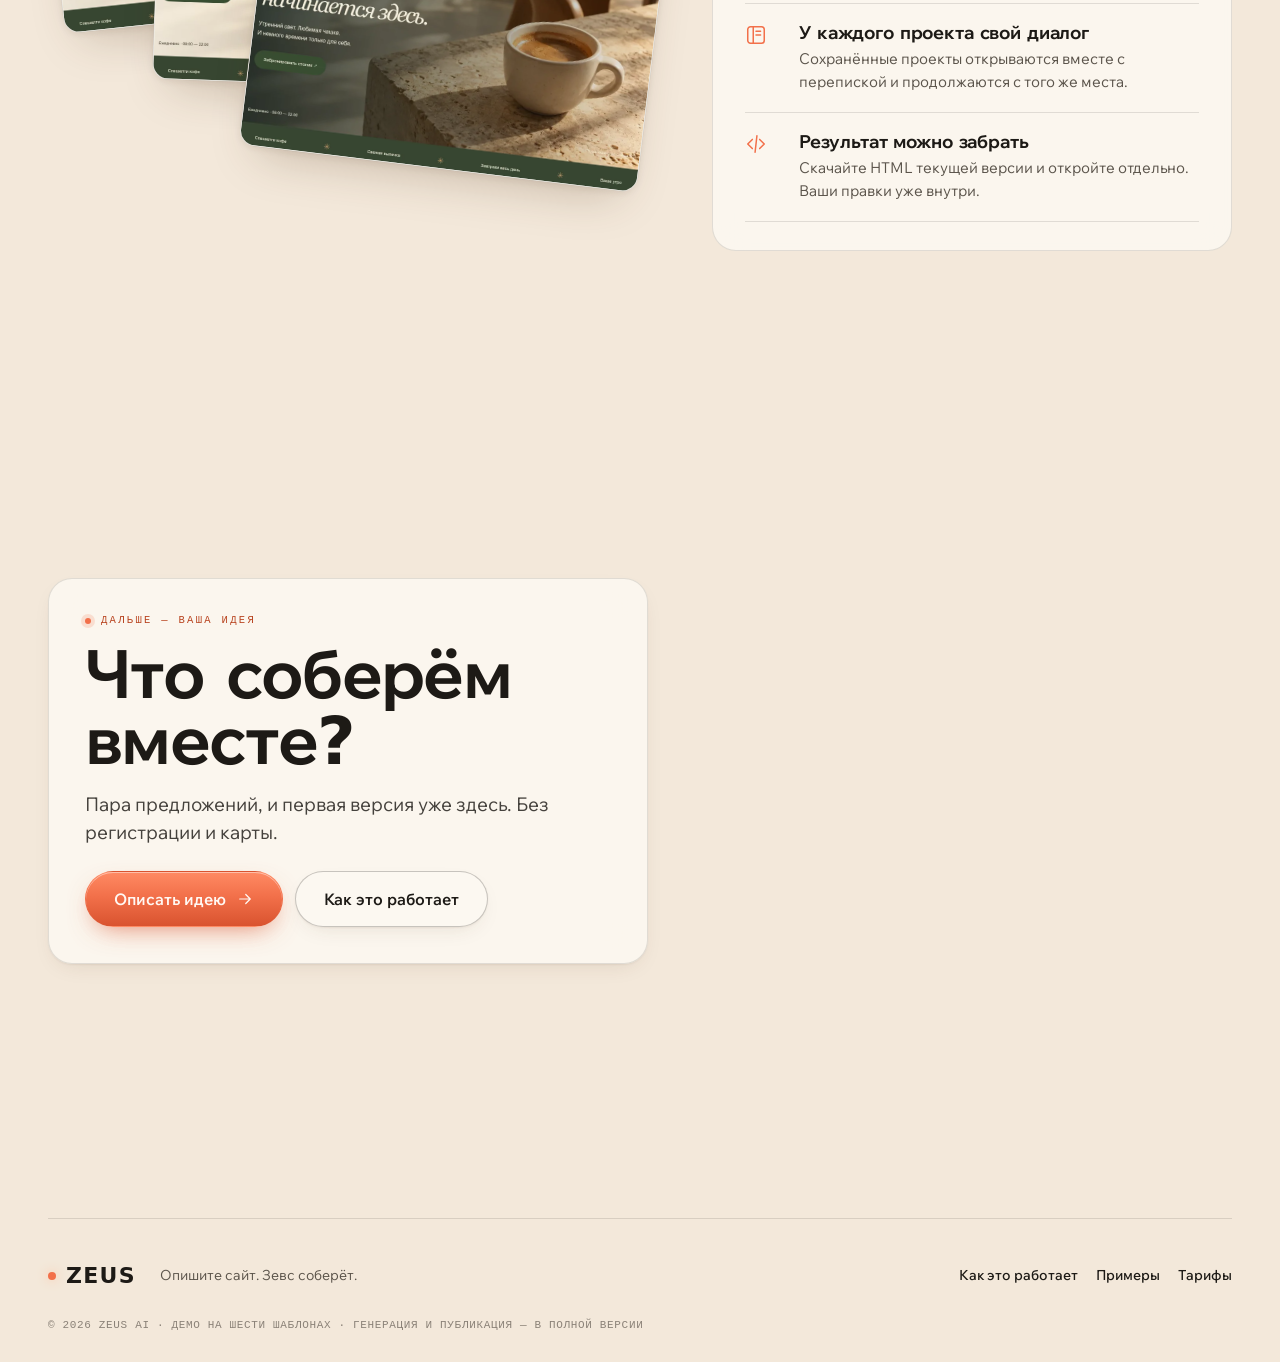
==== commit 04685f3e: "Olymp 4: hero clip, clip preload" ====
--- a/index.html
+++ b/index.html
@@ -26,7 +26,7 @@
       href="data:image/svg+xml,<svg xmlns=%22http://www.w3.org/2000/svg%22 viewBox=%220 0 100 100%22><text y=%22.9em%22 font-size=%2288%22>⚡</text></svg>"
     />
     <link rel="stylesheet" href="./fonts/zeus-fonts.css?v=olymp-1" />
-    <script type="module" crossorigin src="./assets/index-DQvTMUOn.js"></script>
+    <script type="module" crossorigin src="./assets/index-BEXCGoRt.js"></script>
     <link rel="stylesheet" crossorigin href="./assets/index-qCMVodmY.css">
   </head>
   <body>
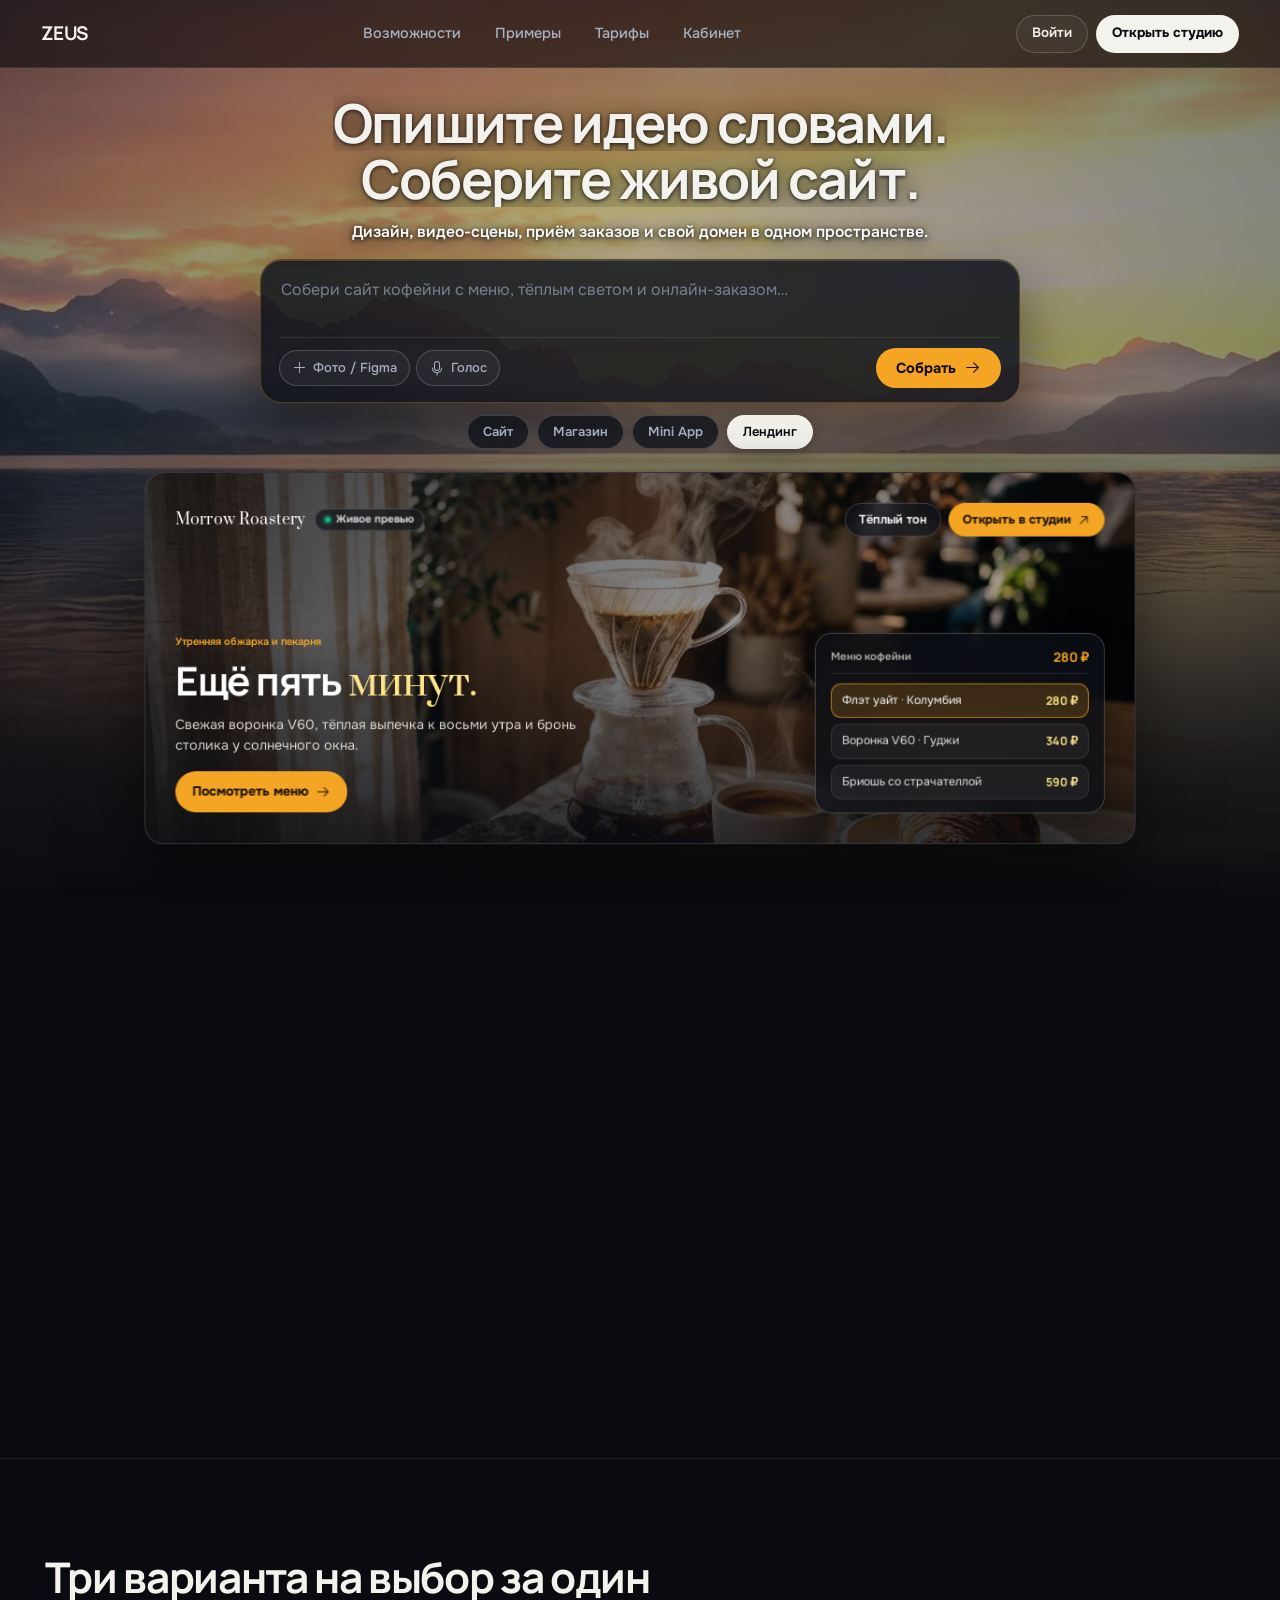
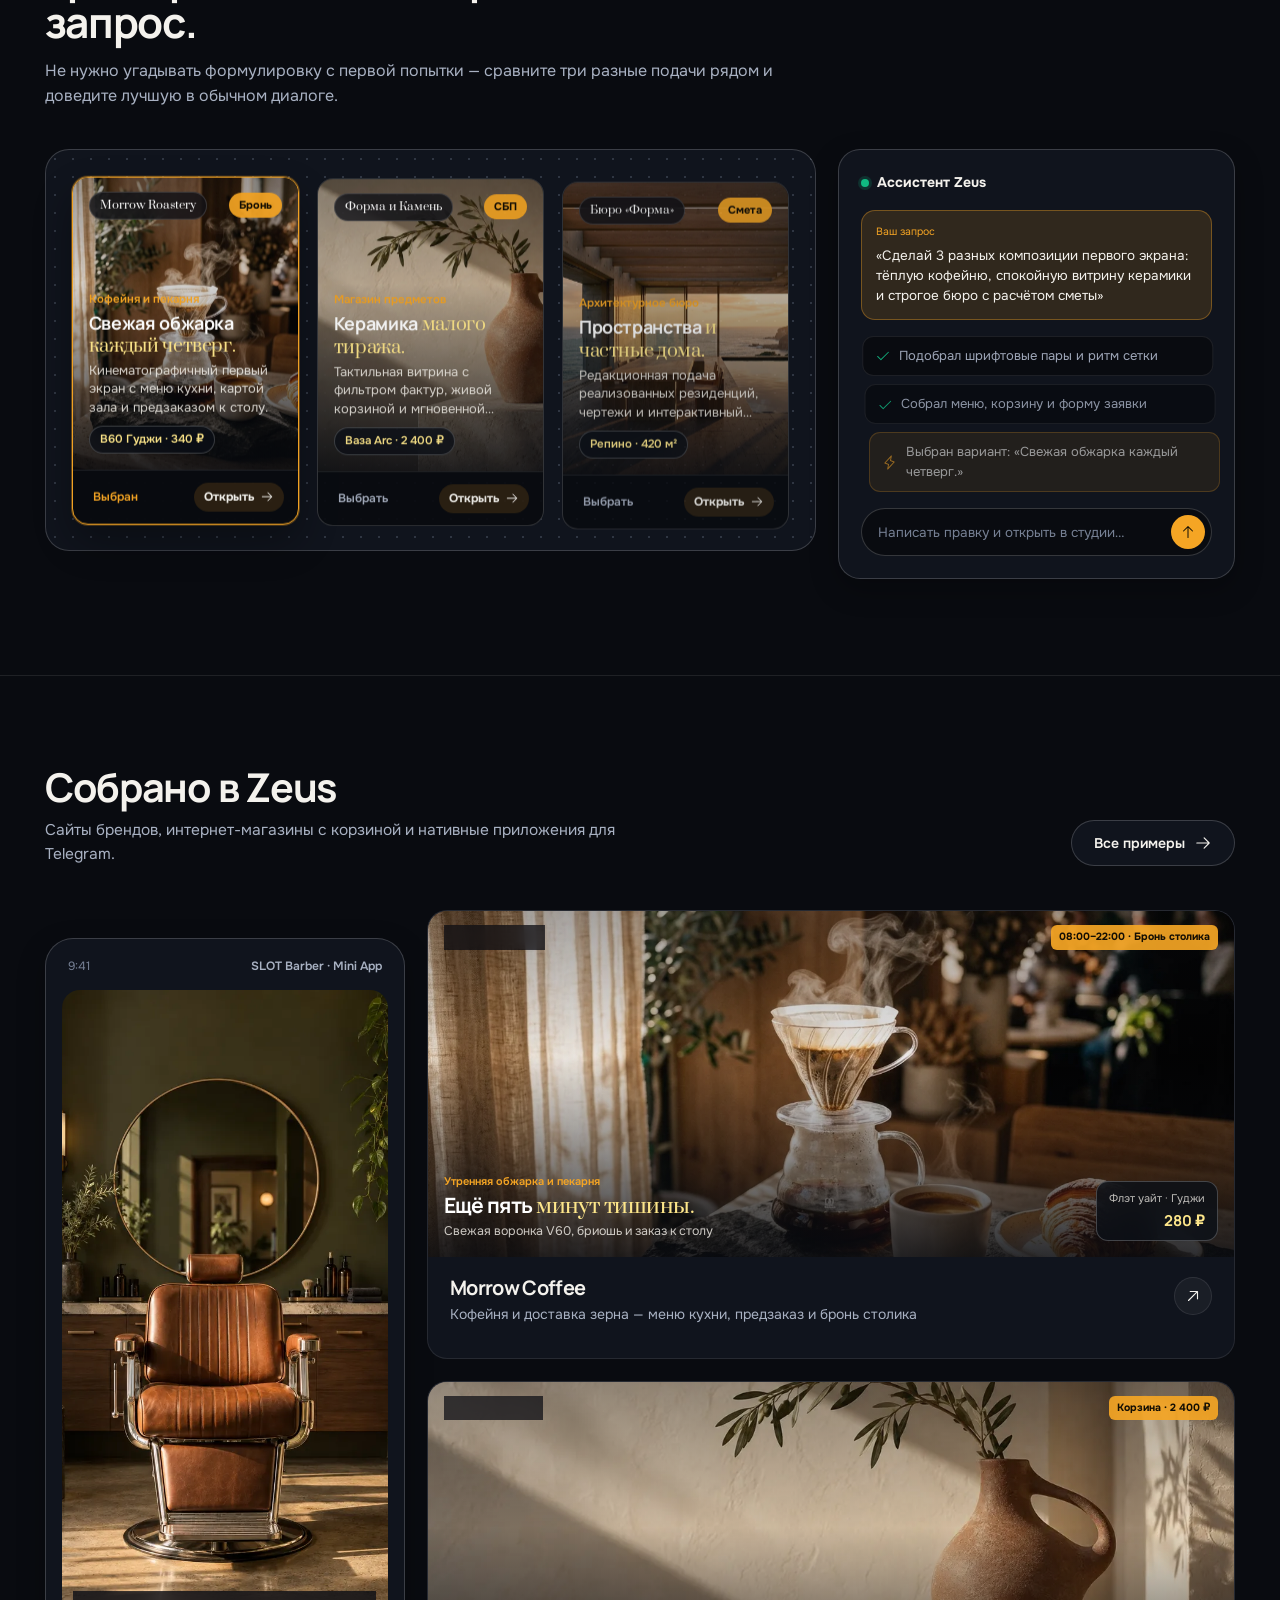
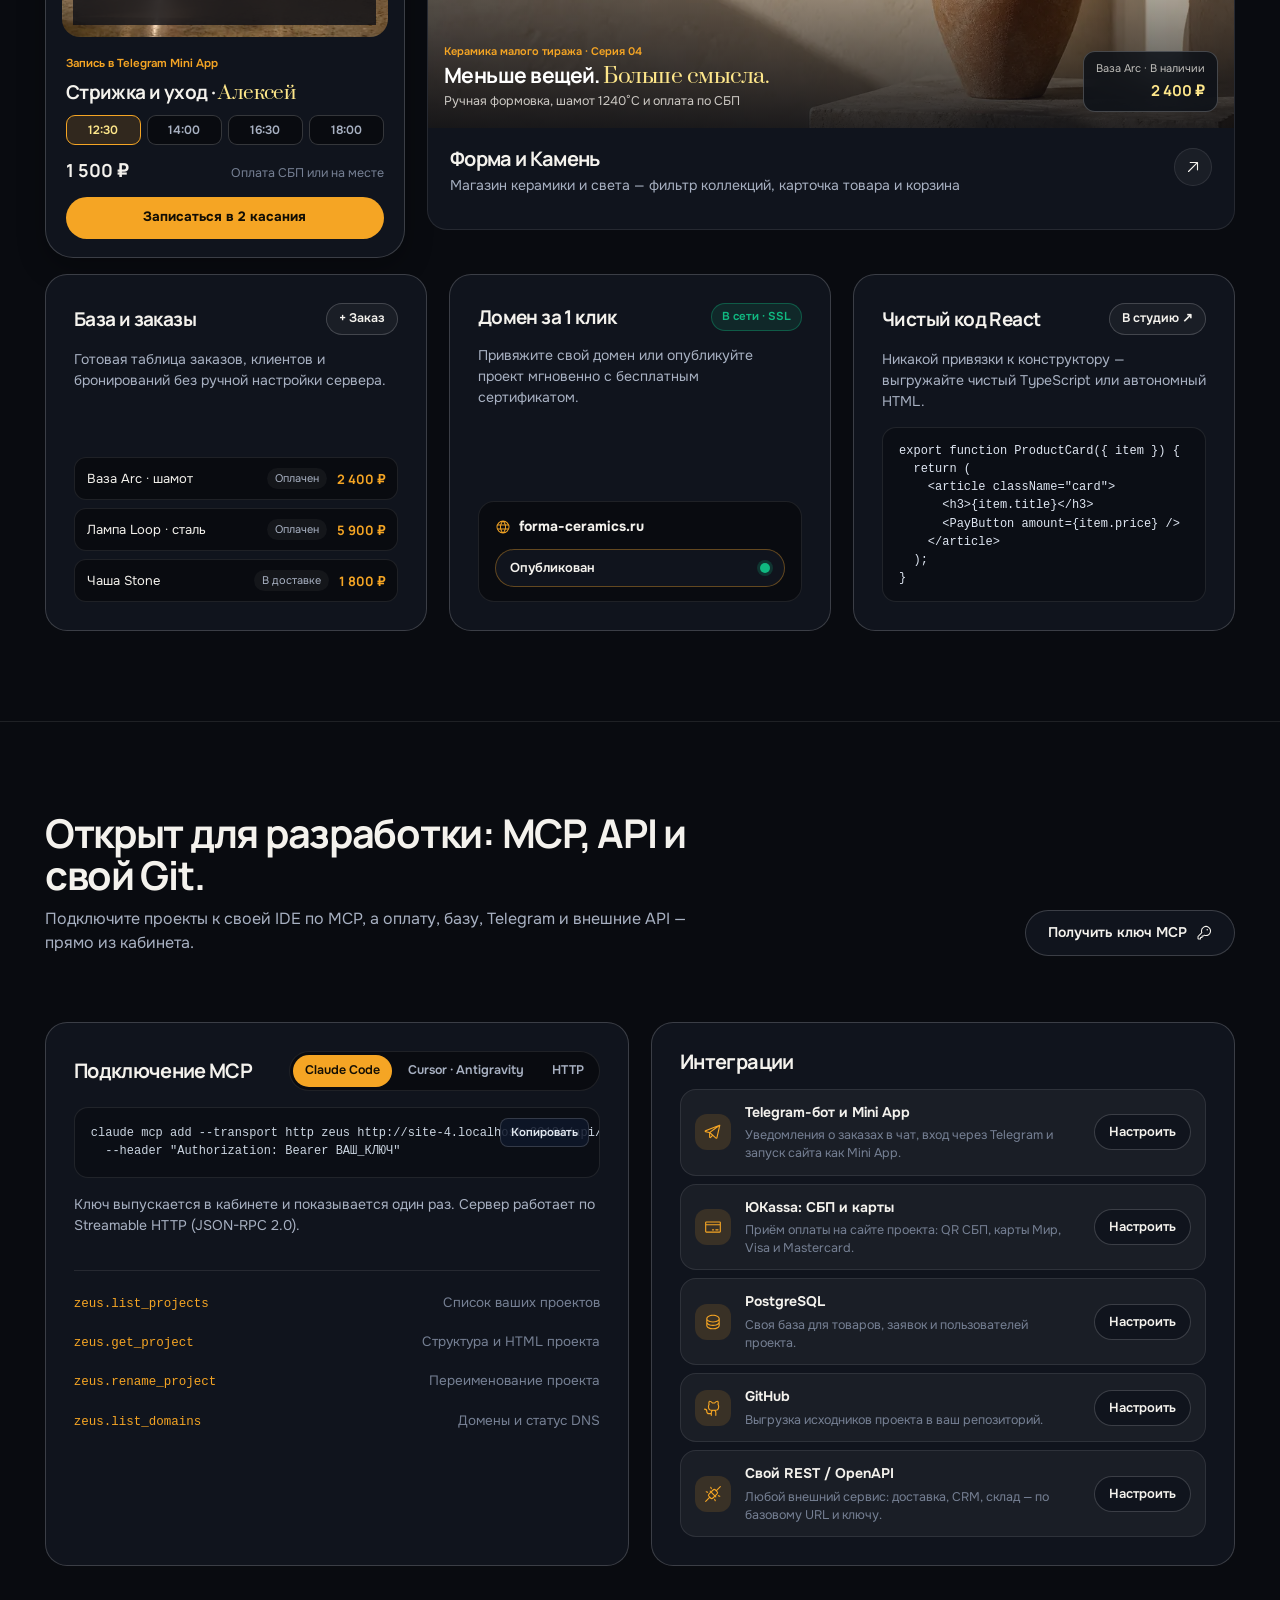
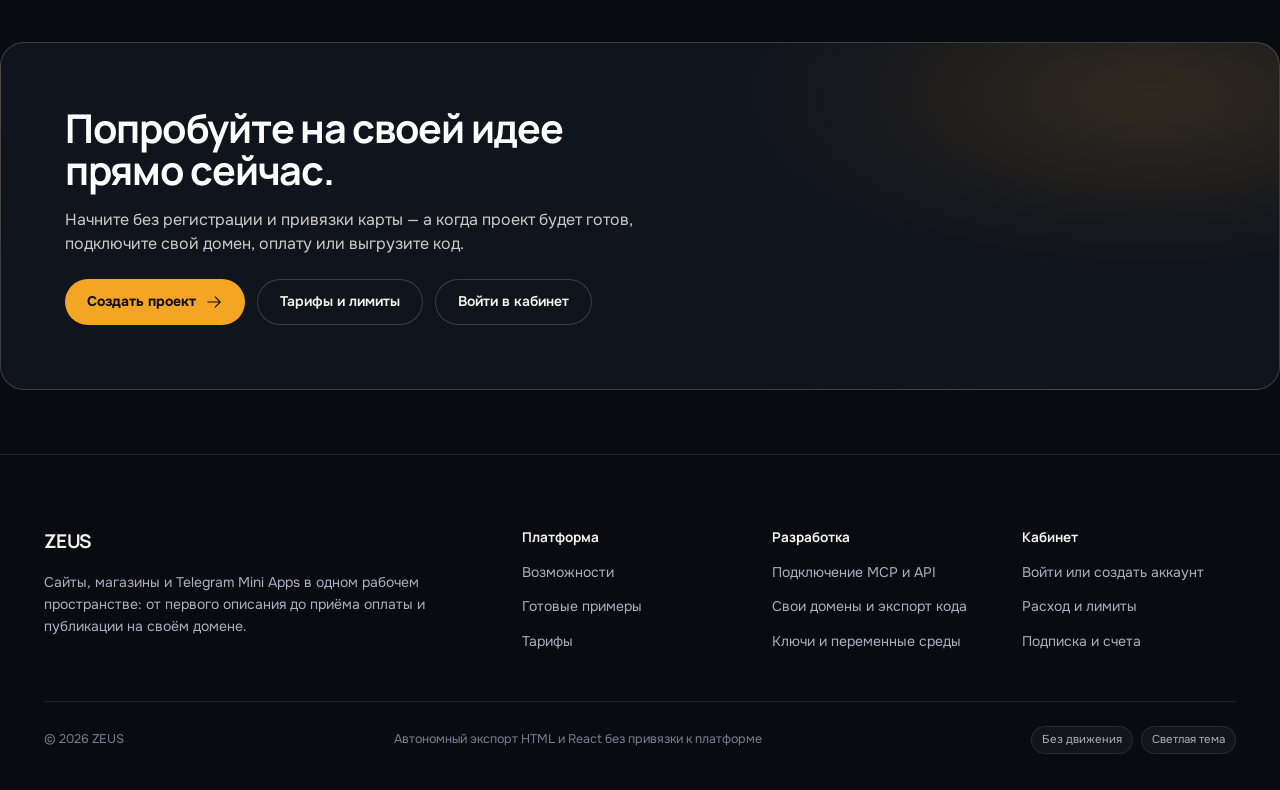
==== commit fa732c4a: "Sync latest Zeus Studio 2026 build to zeus-ai-demo" ====
--- a/index.html
+++ b/index.html
@@ -1,5 +1,5 @@
 <!doctype html>
-<html lang="ru">
+<html lang="ru" data-theme="dark">
   <head>
     <meta charset="UTF-8" />
     <meta
@@ -7,27 +7,34 @@
       content="width=device-width, initial-scale=1.0, viewport-fit=cover, interactive-widget=resizes-content"
     />
     <meta name="color-scheme" content="dark light" />
-    <meta name="theme-color" content="#f5efe6" />
+    <meta name="theme-color" content="#090b10" />
     <script>
       try {
+        const saved = localStorage.getItem("zeus-ui-theme-2026");
         document.documentElement.dataset.theme =
-          localStorage.getItem("zeus-theme") === "dark" ? "dark" : "light";
+          saved === "light" ? "light" : "dark";
       } catch {
-        document.documentElement.dataset.theme = "light";
+        document.documentElement.dataset.theme = "dark";
       }
     </script>
-    <title>Zeus AI — опишите сайт, Зевс соберёт</title>
+    <link
+      rel="preload"
+      as="font"
+      type="font/woff2"
+      href="./assets/manrope-cyrillic-Dvxsihut.woff2"
+      crossorigin
+    />
+    <title>ZEUS — создание сайтов, магазинов и приложений с ИИ</title>
     <meta
       name="description"
-      content="Попробуйте студию Zeus AI: тестовый чат с помощником, интерактивные проекты, история правок и экспорт кода."
+      content="Опишите задачу словами и соберите готовый сайт, магазин или Telegram Mini App в ZEUS: приём заказов, оплата, база данных, подключение MCP и свой домен."
     />
     <link
       rel="icon"
-      href="data:image/svg+xml,<svg xmlns=%22http://www.w3.org/2000/svg%22 viewBox=%220 0 100 100%22><text y=%22.9em%22 font-size=%2288%22>⚡</text></svg>"
+      href="data:image/svg+xml,<svg xmlns=%22http://www.w3.org/2000/svg%22 viewBox=%220 0 40 40%22><rect width=%2240%22 height=%2240%22 rx=%2210%22 fill=%22%23090b10%22/><text x=%2250%25%22 y=%2256%25%22 dominant-baseline=%22middle%22 text-anchor=%22middle%22 font-family=%22sans-serif%22 font-weight=%22800%22 font-size=%2222%22 fill=%22%23f5f5f7%22>Z</text></svg>"
     />
-    <link rel="stylesheet" href="./fonts/zeus-fonts.css?v=olymp-1" />
-    <script type="module" crossorigin src="./assets/index-BEXCGoRt.js"></script>
-    <link rel="stylesheet" crossorigin href="./assets/index-qCMVodmY.css">
+    <script type="module" crossorigin src="./assets/index-C_6rOrxv.js"></script>
+    <link rel="stylesheet" crossorigin href="./assets/index-DssK2OGf.css">
   </head>
   <body>
     <div id="root"></div>
--- a/assets/index-DssK2OGf.css
+++ b/assets/index-DssK2OGf.css
@@ -0,0 +1 @@
+@font-face{font-family:Onest;font-style:normal;font-weight:400 900;font-display:swap;src:url(./onest-cyrillic-DayYxulF.woff2) format("woff2");unicode-range:U+0301,U+0400-045F,U+0490-0491,U+04B0-04B1,U+2116}@font-face{font-family:Onest;font-style:normal;font-weight:400 900;font-display:swap;src:url(./onest-latin-Dun_Rd-l.woff2) format("woff2");unicode-range:U+0000-00FF,U+0131,U+0152-0153,U+02BB-02BC,U+02C6,U+02DA,U+02DC,U+0304,U+0308,U+0329,U+2000-206F,U+20AC,U+2122,U+2191,U+2193,U+2212,U+2215,U+FEFF,U+FFFD}@font-face{font-family:Prata;font-style:normal;font-weight:400;font-display:swap;src:url(./prata-cyrillic-CW5LVkdR.woff2) format("woff2");unicode-range:U+0301,U+0400-045F,U+0490-0491,U+04B0-04B1,U+2116}@font-face{font-family:Prata;font-style:normal;font-weight:400;font-display:swap;src:url(./prata-latin-DtyCfkTi.woff2) format("woff2");unicode-range:U+0000-00FF,U+0131,U+0152-0153,U+02BB-02BC,U+02C6,U+02DA,U+02DC,U+0304,U+0308,U+0329,U+2000-206F,U+20AC,U+2122,U+2191,U+2193,U+2212,U+2215,U+FEFF,U+FFFD}@font-face{font-family:Manrope;font-style:normal;font-weight:400 800;font-display:swap;src:url(./manrope-cyrillic-Dvxsihut.woff2) format("woff2");unicode-range:U+0301,U+0400-045F,U+0490-0491,U+04B0-04B1,U+2116}@font-face{font-family:Manrope;font-style:normal;font-weight:400 800;font-display:swap;src:url(./manrope-latin-DHIcAJRg.woff2) format("woff2");unicode-range:U+0000-00FF,U+0131,U+0152-0153,U+02BB-02BC,U+02C6,U+02DA,U+02DC,U+0304,U+0308,U+0329,U+2000-206F,U+20AC,U+2122,U+2191,U+2193,U+2212,U+2215,U+FEFF,U+FFFD}:root{color-scheme:dark;--bg: #090b10;--bg-elev: #10141d;--bg-card: #151b27;--bg-card-hover: #1b2231;--bg-soft: rgba(255, 255, 255, .045);--bg-glass: rgba(13, 16, 24, .82);--ink: #f4f2ed;--ink-2: #a8b1c2;--ink-3: #768094;--line: rgba(255, 255, 255, .09);--line-strong: rgba(255, 255, 255, .18);--accent: #f5a524;--accent-hover: #ffb83d;--accent-ink: #130e04;--accent-soft: rgba(245, 165, 36, .14);--accent-line: rgba(245, 165, 36, .36);--live: #10b981;--danger: #ef4444;--shadow-lg: 0 28px 72px rgba(0, 0, 0, .52);--shadow-sm: 0 10px 28px rgba(0, 0, 0, .28);--font-display: "Manrope", -apple-system, BlinkMacSystemFont, "Segoe UI", sans-serif;--font-editorial: "Prata", Georgia, serif;--font-sans: "Onest", -apple-system, BlinkMacSystemFont, "Segoe UI", sans-serif;--font-mono: ui-monospace, "SFMono-Regular", Menlo, Monaco, Consolas, monospace;--nav-h: 68px;--container: 1320px}:root[data-theme=light]{color-scheme:light;--bg: #f4f1ea;--bg-elev: #ffffff;--bg-card: #eae5da;--bg-card-hover: #e2dcd0;--bg-soft: rgba(17, 20, 27, .045);--bg-glass: rgba(244, 241, 234, .86);--ink: #111319;--ink-2: #48505e;--ink-3: #6c7484;--line: rgba(17, 19, 25, .1);--line-strong: rgba(17, 19, 25, .2);--accent: #f5a524;--accent-hover: #e59412;--accent-ink: #130e04;--accent-soft: rgba(217, 119, 6, .12);--accent-line: rgba(217, 119, 6, .34);--shadow-lg: 0 24px 60px rgba(20, 22, 28, .11);--shadow-sm: 0 10px 24px rgba(20, 22, 28, .07)}*,*:before,*:after{box-sizing:border-box}html,body{margin:0;padding:0;background:var(--bg);color:var(--ink);font-family:var(--font-sans);font-size:16px;line-height:1.55;-webkit-font-smoothing:antialiased;text-rendering:optimizeLegibility;overflow-x:clip}body[data-editor=true]{overflow:hidden}img,svg,video{display:block;max-width:100%}button,input,textarea,select{font:inherit;color:inherit}button{cursor:pointer;background:none;border:0}button:disabled{opacity:.48;cursor:not-allowed}a{color:inherit;text-decoration:none}:focus-visible{outline:2px solid var(--accent);outline-offset:2px}.z-sr{position:absolute;width:1px;height:1px;padding:0;margin:-1px;overflow:hidden;clip:rect(0,0,0,0);white-space:nowrap;border:0}.z-skip{position:fixed;top:-120px;left:16px;z-index:400;padding:10px 16px;border-radius:999px;background:var(--accent);color:var(--accent-ink);font-weight:700}.z-skip:focus{top:12px}h1,h2,h3,h4{margin:0;font-family:var(--font-display);font-weight:700;letter-spacing:-.032em;line-height:1.07;color:var(--ink)}h1 em,.r-project-heading h2 em{font-family:var(--font-editorial);font-style:normal;font-weight:400;letter-spacing:-.015em;color:var(--accent)}:root[data-theme=light] h1 em{color:#b86204}p{margin:0;color:var(--ink-2)}.z-section-label{display:flex;align-items:center;gap:10px;font-family:var(--font-sans);font-size:11px;font-weight:600;letter-spacing:0;text-transform:none;color:var(--ink-3)}.z-section-label>span:first-child{color:var(--accent)}.z-section-label>i{flex:1;max-width:72px;height:1px;background:var(--line-strong)}.z-brand{display:inline-flex;align-items:center;gap:10px;font-family:var(--font-display);font-size:19px;font-weight:800;letter-spacing:-.03em;color:var(--ink)}.z-brand.small{font-size:16px;gap:8px}.z-brand-mark{display:inline-grid;place-items:center;width:32px;height:32px;border-radius:9px;background:var(--accent);color:var(--accent-ink);box-shadow:inset 0 1px #ffffff59}.z-brand.small .z-brand-mark{width:28px;height:28px;border-radius:8px}.z-brand-mark svg{width:18px;height:18px}.z-brand b span{margin-left:2px;font-family:var(--font-sans);font-size:11px;font-weight:700;letter-spacing:0;padding:2px 5px;border-radius:5px;background:var(--accent-soft);color:var(--accent);vertical-align:middle}:root[data-theme=light] .z-brand b span{color:#b45309}.z-button{display:inline-flex;align-items:center;justify-content:center;gap:9px;min-height:46px;padding:0 22px;border-radius:999px;font-family:var(--font-sans);font-size:14px;font-weight:600;white-space:nowrap;transition:transform .18s ease,background-color .18s ease,border-color .18s ease}.z-button:active{transform:scale(.98)}.z-button.primary{background:var(--accent);color:var(--accent-ink);font-weight:700}.z-button.primary:hover{background:var(--accent-hover)}.z-button.secondary{background:var(--bg-elev);color:var(--ink);border:1px solid var(--line-strong)}.z-button.secondary:hover{background:var(--bg-card-hover);border-color:var(--accent-line)}.z-icon{display:inline-grid;place-items:center;width:38px;height:38px;border-radius:999px;border:1px solid var(--line);background:var(--bg-soft);color:var(--ink);flex-shrink:0;transition:background-color .18s ease,border-color .18s ease,transform .18s ease}.z-icon:hover:not(:disabled){background:var(--bg-card-hover);border-color:var(--line-strong)}.z-icon:active:not(:disabled){transform:scale(.96)}.z-main{padding-top:var(--nav-h);overflow-x:clip}.z-main:has(>.o-journey){padding-top:0}.z-editor-main{height:var(--z-app-height, 100dvh);overflow:hidden}@keyframes zRouteFade{0%{opacity:.92}to{opacity:1}}.z-route-enter{animation:zRouteFade .24s ease-out}.z-nav{position:fixed;top:0;left:0;right:0;z-index:120;height:var(--nav-h);display:flex;align-items:center;justify-content:space-between;gap:14px;padding:0 clamp(14px,3.2vw,44px);background:#090b109e;-webkit-backdrop-filter:blur(20px) saturate(140%);backdrop-filter:blur(20px) saturate(140%);border-bottom:1px solid var(--line)}:root[data-theme=light] .z-nav{background:#f4f1eac7}.z-nav>nav{display:flex;align-items:center;gap:6px}.z-nav>nav a{padding:8px 14px;border-radius:999px;font-size:14.5px;font-weight:500;color:var(--ink-2);transition:color .18s ease,background-color .18s ease}.z-nav>nav a:hover,.z-nav>nav a.active{color:var(--ink);background:var(--bg-soft)}.z-nav-actions{display:flex;align-items:center;gap:8px}.z-nav-signin{display:inline-flex;align-items:center;height:38px;padding:0 15px;border-radius:999px;border:1px solid var(--line-strong);background:var(--bg-soft);font-size:13.5px;font-weight:600;color:var(--ink);white-space:nowrap}.z-nav-signin:hover{border-color:var(--accent-line);background:var(--bg-card-hover)}.z-nav-cta{display:inline-flex;align-items:center;height:38px;padding:0 16px;border-radius:999px;background:var(--ink);color:var(--bg);font-size:13.5px;font-weight:700;white-space:nowrap;transition:transform .16s ease,opacity .16s ease}.z-nav-cta:hover{opacity:.92}.z-nav-user-chip{display:inline-flex;align-items:center;gap:8px;height:38px;padding:0 12px 0 6px;border-radius:999px;border:1px solid var(--line-strong);background:var(--bg-elev);white-space:nowrap}.z-nav-user-meta{display:flex;align-items:baseline;gap:6px;font-size:13px}.z-nav-user-meta small{font-family:var(--font-sans);font-size:11px;color:var(--accent)}.z-avatar-badge{display:inline-grid;place-items:center;width:34px;height:34px;border-radius:999px;background:linear-gradient(135deg,#f5a524,#d97706);color:#130e04;font-family:var(--font-display);font-size:13px;font-weight:800;flex-shrink:0}.z-avatar-badge.tiny{width:26px;height:26px;font-size:11px}.z-avatar-badge.large{width:52px;height:52px;font-size:18px}.z-demo-note i,.z-work-name span i{display:inline-block;width:7px;height:7px;border-radius:999px;background:var(--accent);box-shadow:0 0 0 3px var(--accent-soft)}.z-demo-note i.live,.z-work-name span i.live{background:var(--live)}.z-menu-toggle{display:none}@media (max-width: 980px){:root{--nav-h: 60px}.z-nav>nav,.z-nav-cta{display:none}.z-menu-toggle{display:inline-grid}}@media (max-width: 520px){.z-nav-signin,.z-nav-user-chip{display:none}.z-nav-actions{gap:6px}.z-nav .z-icon{width:35px;height:35px}}.z-mobile-auth-strip{padding-top:8px}.z-mobile-auth-strip .z-button{width:100%}.z-footer{position:relative;z-index:1;max-width:var(--container);margin:0 auto;padding:clamp(44px,6vw,72px) clamp(16px,3.5vw,44px) 36px;border-top:1px solid var(--line)}.z-footer-mcp-pill{margin-top:16px;display:inline-flex;flex-wrap:wrap;align-items:center;gap:10px;padding:7px 12px;border-radius:10px;border:1px solid var(--line-strong);background:var(--bg-elev);font-size:12px}.z-footer-mcp-pill code{font-family:var(--font-mono);color:var(--accent)}.z-footer-mcp-pill span{color:var(--ink-3)}.z-footer-link-btn{padding:0;font-size:14px;color:var(--ink-2)}.z-footer-link-btn:hover{color:var(--ink)}.z-footer-top{display:grid;grid-template-columns:minmax(0,1.2fr) minmax(0,1.4fr);gap:clamp(28px,5vw,64px);padding-bottom:36px;background-image:radial-gradient(520px 180px at 85% 0%,var(--accent-soft),transparent 72%)}.z-footer-brand p{margin-top:14px;max-width:390px;font-size:14px;line-height:1.6}.z-footer-cols{display:grid;grid-template-columns:repeat(2,minmax(0,1fr));gap:28px}.z-footer-cols nav,.z-footer-specs{margin:14px 0 0;padding:0;list-style:none;display:grid;gap:9px;font-size:14px;color:var(--ink-2)}.z-footer-cols nav a:hover{color:var(--ink)}.z-footer-bottom{display:flex;flex-wrap:wrap;justify-content:space-between;gap:12px 24px;padding-top:22px;border-top:1px solid var(--line);font-family:var(--font-sans);font-size:11px;letter-spacing:0;text-transform:none;color:var(--ink-3)}@media (max-width: 760px){.z-footer-top,.z-footer-cols{grid-template-columns:1fr}}.z-dialog{width:min(520px,calc(100vw - 24px));max-height:calc(100dvh - 28px);margin:auto;padding:0;border:1px solid var(--line-strong);border-radius:20px;background:var(--bg-elev);color:var(--ink);box-shadow:var(--shadow-lg)}.z-dialog.wide{width:min(1120px,calc(100vw - 24px))}.z-dialog::backdrop{background:#05070cb8;-webkit-backdrop-filter:blur(8px);backdrop-filter:blur(8px)}.z-dialog-inner{display:grid;gap:18px;padding:clamp(18px,3vw,28px)}.z-dialog-title{display:flex;align-items:center;justify-content:space-between;gap:12px}.z-dialog-title h2{font-size:20px}.z-dialog-note{font-size:13px;color:var(--ink-3)}.z-dialog-actions{display:flex;flex-wrap:wrap;gap:10px}.z-mobile-menu{display:grid;border-top:1px solid var(--line)}.z-mobile-menu a{display:grid;grid-template-columns:36px 1fr auto;align-items:center;padding:15px 4px;border-bottom:1px solid var(--line);font-size:17px;font-weight:600}.z-mobile-menu a span{font-family:var(--font-sans);font-size:12px;color:var(--accent)}.z-info-list{display:grid;gap:10px;padding:14px 0;border-top:1px solid var(--line);border-bottom:1px solid var(--line)}.z-info-list span{display:flex;align-items:center;gap:10px;font-size:14px;color:var(--ink)}.z-info-list svg{color:var(--accent);flex-shrink:0}.z-example-preview{height:min(68dvh,640px);border-radius:14px;overflow:hidden;border:1px solid var(--line-strong);background:var(--bg)}.z-main{position:relative;z-index:1}.o-living-world{position:fixed;top:0;right:0;bottom:0;left:0;z-index:0;pointer-events:none;overflow:hidden;background:var(--bg)}.o-living-still img{width:100%;height:100%;object-fit:cover;opacity:.34;filter:saturate(.95) contrast(1.04)}.o-living-world.is-subpage .o-living-still img{opacity:.14}.o-veo-layer{position:absolute;top:0;right:0;bottom:0;left:0;width:100%;height:100%;object-fit:cover;opacity:0;transition:opacity .7s ease}.o-living-world.is-home .o-veo-hero{opacity:.76}.o-living-world.is-subpage .o-veo-hero{opacity:.16}body[data-chapter=portal] .o-living-world.is-home .o-veo-hero,body[data-chapter=work] .o-living-world.is-home .o-veo-hero{opacity:.18}body[data-chapter=portal] .o-living-world.is-home .o-veo-portal,body[data-chapter=work] .o-living-world.is-home .o-veo-portal{opacity:.56}:root[data-theme=light] .o-living-world.is-home .o-veo-hero{opacity:.28;filter:brightness(1.12) saturate(.88)}:root[data-theme=light] .o-living-world.is-home .o-veo-portal{opacity:.2}.o-living-scrim{position:absolute;top:0;right:0;bottom:0;left:0;background:radial-gradient(920px 540px at 50% 24%,#090b1047,#090b10a3 68%,#090b10f0),linear-gradient(180deg,rgba(9,11,16,.32) 0%,rgba(9,11,16,.44) 48%,var(--bg) 96%)}:root[data-theme=light] .o-living-scrim{background:radial-gradient(920px 540px at 50% 24%,rgba(244,241,234,.45) 0%,rgba(244,241,234,.82) 70%,var(--bg) 100%),linear-gradient(180deg,rgba(244,241,234,.52) 0%,var(--bg) 92%)}.o-journey{position:relative;--mx: 50%;--my: 34%}.r-stage{position:relative;height:100dvh;min-height:650px;display:flex;flex-direction:column;justify-content:flex-start;gap:18px;padding:calc(var(--nav-h) + clamp(14px,2.2vh,28px)) clamp(16px,3.5vw,48px) 64px;overflow:clip}.o-journey.o-still .r-stage{height:auto;min-height:0;padding-bottom:28px;overflow:visible}.o-backdrop{position:absolute;top:0;right:0;bottom:0;left:0;z-index:0;pointer-events:none}.o-backdrop img{width:100%;height:100%;object-fit:cover;opacity:.24}.z-hero-layout,.r-bottom{position:relative;z-index:2;width:100%;max-width:1180px;margin-inline:auto}.z-hero-layout{display:flex;flex-direction:column;align-items:center;gap:clamp(18px,2.4vh,28px)}.r-hero{display:grid;justify-items:center;text-align:center;gap:clamp(10px,1.5vh,16px);width:100%;max-width:860px;min-width:0;will-change:transform,opacity}.r-hero h1{font-size:clamp(2.25rem,4.2vw,3.95rem);line-height:1.04;letter-spacing:-.036em;text-wrap:balance;text-shadow:0 12px 36px rgba(0,0,0,.36)}:root[data-theme=light] .r-hero h1{text-shadow:none}.r-hero-sub{max-width:58ch;font-size:clamp(.98rem,1.12vw,1.12rem);line-height:1.52;color:var(--ink-2)}.r-composer{width:min(760px,100%);text-align:left}.z-start{display:grid;gap:10px;min-width:0}.z-prompt{position:relative;display:grid;gap:8px;padding:14px 16px 12px;border-radius:24px;border:1px solid rgba(255,255,255,.16);background:#0d111ac7;-webkit-backdrop-filter:blur(22px) saturate(140%);backdrop-filter:blur(22px) saturate(140%);box-shadow:inset 0 1px #ffffff24,0 24px 56px #0000006b;transition:border-color .2s ease,box-shadow .2s ease}:root[data-theme=light] .z-prompt{border-color:#11131929;background:#ffffffe0;box-shadow:inset 0 1px #ffffffe6,0 20px 48px #1113191a}.z-prompt:focus-within{border-color:var(--accent);box-shadow:0 0 0 3px var(--accent-soft),0 24px 56px #00000073}.z-prompt textarea{width:100%;min-height:46px;max-height:112px;resize:none;border:0;background:transparent;font-size:16px;line-height:1.45;color:var(--ink)}.z-prompt textarea::placeholder{color:var(--ink-3)}.z-prompt textarea:focus{outline:none}.z-attach-popover{display:flex;flex-wrap:wrap;gap:6px;padding:8px 10px;border-radius:14px;border:1px solid var(--line-strong);background:var(--bg-elev)}.z-attach-popover button{display:inline-flex;align-items:center;gap:6px;padding:6px 11px;border-radius:999px;background:var(--bg-soft);border:1px solid var(--line);font-size:12.5px;font-weight:600;color:var(--ink)}.z-attach-popover button:hover{border-color:var(--accent-line);background:var(--accent-soft)}.z-prompt-tools{display:flex;flex-wrap:wrap;align-items:center;justify-content:space-between;gap:8px;padding-top:8px;border-top:1px solid var(--line)}.z-prompt-left{display:flex;flex-wrap:wrap;align-items:center;gap:6px}.z-capsule-chip{display:inline-flex;align-items:center;gap:6px;height:36px;padding:0 12px;border-radius:999px;border:1px solid var(--line-strong);background:var(--bg-soft);font-size:13px;font-weight:500;color:var(--ink-2);white-space:nowrap}.z-capsule-chip:hover{border-color:var(--accent-line);color:var(--ink)}.z-style-select select{height:36px;padding:0 12px;border-radius:999px;border:1px solid var(--line-strong);background:var(--bg-soft);font-size:13px;font-weight:500;color:var(--ink-2);cursor:pointer}.z-prompt-right{display:flex;align-items:center;gap:8px;margin-left:auto}.z-mic-btn.recording{border-color:var(--danger);color:var(--danger)}.z-create{display:inline-flex;align-items:center;gap:8px;height:40px;padding:0 20px;border-radius:999px;background:var(--accent);color:var(--accent-ink);font-size:14.5px;font-weight:700;white-space:nowrap;transition:background-color .18s ease,transform .18s ease}.z-create:hover{background:var(--accent-hover)}.z-create:active{transform:scale(.98)}.z-starters{display:flex;flex-wrap:wrap;justify-content:center;gap:6px}.z-starters button{display:inline-flex;align-items:center;gap:6px;height:32px;padding:0 13px;border-radius:999px;border:1px solid var(--line-strong);background:#10141db8;-webkit-backdrop-filter:blur(10px);backdrop-filter:blur(10px);font-size:12.5px;font-weight:500;color:var(--ink-2);transition:border-color .16s ease,color .16s ease,background-color .16s ease}:root[data-theme=light] .z-starters button{background:#fffc}.z-starters button:hover,.z-starters button[aria-pressed=true]{border-color:var(--accent-line);background:var(--accent-soft);color:var(--ink)}.z-demo-note{display:flex;align-items:center;justify-content:center;gap:8px;font-size:12.5px;color:var(--ink-2)}.z-prompt-notice{padding:9px 13px;border-radius:12px;border:1px solid var(--accent-line);background:var(--accent-soft);font-size:13.5px;font-weight:500;color:var(--ink);text-align:center}.z-stage-dock{position:relative;display:flex;flex-direction:column;gap:10px;width:min(1060px,100%);min-width:0;transform-origin:center top;will-change:transform}.z-stage-enter-bar{display:flex;align-items:center;justify-content:space-between;gap:12px;padding:0 4px}.z-stage-enter-bar>span{font-family:var(--font-sans);font-size:11px;font-weight:600;letter-spacing:0;color:#60a5fa}:root[data-theme=light] .z-stage-enter-bar>span{color:#2563eb}.r-project{position:relative;border-radius:16px;border:1.5px solid rgba(59,130,246,.65);background:#10131b;color:#f6f3ec;overflow:visible;box-shadow:0 0 0 1px #3b82f629,0 32px 80px #0000008f}.r-project[data-warm=true]{background:#231912;border-color:#f5a524bf}.z-stage-window-bar{display:flex;align-items:center;justify-content:space-between;gap:10px;padding:10px 16px;border-radius:15px 15px 0 0;background:#0b0e15f0;border-bottom:1px solid rgba(255,255,255,.1)}.z-canvas-frame-tag{display:inline-flex;align-items:center;gap:8px;font-family:var(--font-sans);font-size:11.5px;font-weight:600;color:#93c5fd}.z-canvas-frame-tag i{width:8px;height:8px;border-radius:2px;background:#3b82f6}.z-stage-presets{display:flex;align-items:center;gap:4px;padding:3px;border-radius:999px;background:#ffffff12}.z-stage-presets button{padding:5px 12px;border-radius:999px;font-size:12.5px;font-weight:600;color:#f6f3ecc2;white-space:nowrap}.z-stage-presets button.active{background:#f5a524;color:#130e04}.z-stage-mode-switch{display:flex;gap:4px}.z-stage-mode-switch button{padding:5px 11px;border-radius:999px;border:1px solid rgba(255,255,255,.14);font-family:var(--font-sans);font-size:11.5px;color:#f6f3eccc}.z-stage-mode-switch button[aria-pressed=true]{background:#ffffff29;color:#fff;border-color:#ffffff52}.z-stage-viewport{position:relative;min-height:clamp(330px,44vh,450px);display:flex;flex-direction:column;justify-content:space-between;gap:16px;padding:clamp(16px,2.2vw,26px);border-radius:0 0 15px 15px;overflow:hidden;isolation:isolate}.r-project-art{position:absolute;top:0;right:0;bottom:0;left:0;z-index:-2;width:100%;height:100%;object-fit:cover;transition:filter .3s ease}.r-project[data-warm=true] .r-project-art{filter:sepia(.24) saturate(1.18) brightness(.95)}.r-reading-surface{position:absolute;top:0;right:0;bottom:0;left:0;z-index:-1;background:linear-gradient(95deg,#0a0c12e6,#0a0c12b8 55%,#0a0c126b),linear-gradient(180deg,#0a0c1259,#0a0c12e0)}.r-project[data-warm=true] .r-reading-surface{background:linear-gradient(95deg,#20140ceb,#20140cb8 58%,#20140c6b),linear-gradient(180deg,#20140c4d,#180f09e6)}.r-project-nav{display:flex;align-items:center;justify-content:space-between;gap:12px}.r-project-nav strong{font-family:var(--font-sans);font-size:12.5px;letter-spacing:0;color:#f6f3ece6}.r-project-nav button{display:inline-flex;align-items:center;gap:6px;padding:6px 13px;border-radius:999px;background:#ffffff21;-webkit-backdrop-filter:blur(8px);backdrop-filter:blur(8px);color:#fff;font-size:13px;font-weight:600}.r-project-heading{display:grid;gap:12px;max-width:460px;margin-block:auto}.z-stage-kicker{font-family:var(--font-sans);font-size:11px;font-weight:600;letter-spacing:0;text-transform:none;color:#f5a524}.r-project-heading h2{font-size:clamp(1.75rem,2.8vw,2.55rem);color:#fff}.r-project-heading p{font-size:14.5px;line-height:1.5;color:#f6f3ecd9}.r-collection{display:inline-flex;align-items:center;gap:8px;width:fit-content;min-height:44px;margin-top:4px;padding:0 18px;border-radius:999px;background:#f5a524;color:#130e04;font-size:14px;font-weight:700}.r-project-detail{position:absolute;top:56px;right:18px;z-index:5;width:min(296px,calc(100% - 36px));display:grid;gap:10px;padding:16px;border-radius:14px;border:1px solid rgba(255,255,255,.2);background:#0d1018f2;-webkit-backdrop-filter:blur(14px);backdrop-filter:blur(14px);color:#f6f3ec;box-shadow:var(--shadow-lg)}.r-detail-top{display:flex;align-items:center;justify-content:space-between;font-family:var(--font-sans);font-size:10.5px;letter-spacing:0;color:#f5a524}.r-detail-top button{width:28px;height:28px;border-radius:999px;background:#ffffff1f;color:#fff;font-size:16px}.r-project-detail h3{font-size:15px;color:#fff}.r-detail-row{display:flex;align-items:center;justify-content:space-between;gap:8px;padding-top:8px;border-top:1px solid rgba(255,255,255,.1);font-size:13.5px}.r-detail-row b{color:#f5a524;white-space:nowrap}.z-stage-files{display:grid;gap:14px;margin-block:auto;padding:18px;border-radius:14px;border:1px solid rgba(255,255,255,.16);background:#0b0e15e6;-webkit-backdrop-filter:blur(12px);backdrop-filter:blur(12px)}.z-stage-domain{font-family:var(--font-sans);font-size:11.5px;color:#f5a524}.z-stage-files h3{font-size:19px;color:#fff}.z-stage-file-list{display:grid;border-top:1px solid rgba(255,255,255,.1)}.z-stage-file-row{display:grid;grid-template-columns:120px 1fr auto;align-items:center;gap:12px;padding:10px 0;border-bottom:1px solid rgba(255,255,255,.1);font-size:13.5px;color:#f6f3ecd9}.z-stage-file-row code{font-family:var(--font-mono);font-size:12.5px;color:#f5a524}.z-stage-file-row svg{color:#10b981}.z-stage-pipeline{display:flex;flex-wrap:wrap;gap:8px 16px;font-family:var(--font-sans);font-size:11.5px;color:#f6f3ecc7}.r-builder{display:flex;flex-wrap:wrap;align-items:center;justify-content:space-between;gap:10px;padding:10px 14px;border-radius:14px;border:1px solid rgba(255,255,255,.15);background:#0a0d14db;-webkit-backdrop-filter:blur(12px);backdrop-filter:blur(12px)}.r-builder-meta{display:grid;gap:2px}.r-builder-meta b{font-family:var(--font-sans);font-size:11px;letter-spacing:0;text-transform:none;color:#f5a524}.r-builder-meta span{font-size:12.5px;color:#f6f3ecc2}.r-builder-actions{display:flex;flex-wrap:wrap;align-items:center;gap:8px}.r-builder-actions>button{display:inline-flex;align-items:center;gap:6px;min-height:36px;padding:0 14px;border-radius:999px;border:1px solid rgba(255,255,255,.18);background:#ffffff17;color:#fff;font-size:13px;font-weight:600}.r-builder-actions>button.r-open-studio{background:#f5a524;border-color:#f5a524;color:#130e04;font-weight:700}.r-enter{display:inline-flex;align-items:center;gap:6px;padding:7px 15px;border-radius:999px;border:1px solid rgba(59,130,246,.45);background:#0f172adb;-webkit-backdrop-filter:blur(12px);backdrop-filter:blur(12px);color:#dbeafe;font-size:12.5px;font-weight:600}.r-enter:hover{border-color:#60a5fa;color:#fff}:root[data-theme=light] .r-enter{background:#ffffffeb;color:#1e3a8a}.z-mobile-enter-row{order:-1;display:flex}.z-mobile-enter-row .z-button{width:100%;min-height:42px}.r-bottom{position:absolute;left:50%;bottom:12px;transform:translate(-50%);width:min(1180px,calc(100% - 32px));z-index:6;display:flex;flex-wrap:wrap;align-items:center;justify-content:space-between;gap:12px;padding:8px 18px;border-radius:999px;border:1px solid var(--line);background:#090b10c7;-webkit-backdrop-filter:blur(14px);backdrop-filter:blur(14px)}:root[data-theme=light] .r-bottom{background:#f4f1eae0}.o-journey.o-still .r-bottom{position:relative;left:auto;bottom:auto;transform:none;width:100%;margin-top:8px}.r-bottom-caption{font-size:12.5px;color:var(--ink-3)}.r-bottom>button{display:inline-flex;align-items:center;gap:7px;font-size:13px;font-weight:600;color:var(--ink)}.r-bottom>button:hover{color:var(--accent)}@media (max-width: 959px){.r-stage{height:auto;min-height:0;padding-top:calc(var(--nav-h) + 10px);padding-bottom:22px;gap:12px;overflow:visible}.z-hero-layout{gap:12px}.r-hero{gap:8px}.r-hero h1{font-size:clamp(1.8rem,7.2vw,2.45rem)}.r-hero-sub{font-size:14px;line-height:1.44}.z-prompt{padding:10px 12px;gap:6px;border-radius:18px}.z-prompt textarea{min-height:38px;font-size:14.5px}.z-capsule-chip,.z-style-select select{height:32px;padding:0 9px;font-size:12px}.z-create{height:36px;padding:0 15px;font-size:13.5px}.z-starters button{height:27px;padding:0 9px;font-size:11.5px}.z-demo-note,.z-canvas-frame-tag{display:none}.z-stage-window-bar{flex-wrap:wrap;justify-content:center}.z-stage-mode-switch{display:none}.z-stage-viewport{min-height:310px}.r-bottom-caption{display:none}.r-bottom{justify-content:center}}@media (max-height: 660px) and (min-width: 960px){.r-stage{padding-top:calc(var(--nav-h) + 8px);padding-bottom:14px;gap:10px}.r-hero h1{font-size:2.05rem}.z-stage-viewport{min-height:290px;padding:14px 18px;gap:8px}.r-project-heading{gap:8px}.r-project-heading h2{font-size:1.65rem}}.m-lab,.o-gallery,.m-ownership,.z-recent,.a-product-intro,.o-product-pipeline,.m-product-facts,.a-explore-intro,.z-collection,.a-plans-intro,.z-plans-grid,.z-faq,.z-not-found{max-width:var(--container);margin-inline:auto;padding:clamp(56px,7vw,96px) clamp(16px,3.5vw,48px)}.m-lab{display:grid;gap:28px;border-top:1px solid var(--line)}.m-section-head{display:grid;gap:12px;max-width:680px}.m-section-head h2,.o-gallery-heading h2,.m-ownership-copy h2,.o-invitation-content h2,.z-faq-lead h2{font-size:clamp(1.85rem,3.1vw,2.85rem)}.m-live{display:grid;gap:16px}.m-edit-toolbar{display:flex;flex-wrap:wrap;align-items:center;justify-content:space-between;gap:12px}.m-edit-commands,.m-example-pills{display:flex;flex-wrap:wrap;gap:8px}.m-edit-commands button,.m-example-pills button{display:inline-flex;align-items:center;gap:7px;min-height:38px;padding:0 14px;border-radius:999px;border:1px solid var(--line-strong);background:var(--bg-elev);font-size:13px;font-weight:600;color:var(--ink-2)}.m-edit-commands button[aria-pressed=true],.m-example-pills button[aria-pressed=true],.m-edit-commands button:hover,.m-example-pills button:hover{border-color:var(--accent-line);background:var(--accent-soft);color:var(--ink)}.m-sample{position:relative;display:grid;gap:24px;padding:clamp(20px,3vw,32px);border-radius:14px;border:1px solid var(--line-strong);background:#f7f4ed;color:#15161a;box-shadow:var(--shadow-sm);transition:background-color .25s ease,color .25s ease}.m-live[data-night=true] .m-sample{background:#121621;color:#f5f3ee;border-color:#f5a52459}.m-sample-nav,.m-sample-bottom{display:flex;flex-wrap:wrap;align-items:center;justify-content:space-between;gap:12px}.m-sample-nav{padding-bottom:14px;border-bottom:1px solid rgba(125,128,138,.22)}.m-sample-brand{display:flex;align-items:baseline;gap:10px}.m-sample-brand strong{font-family:var(--font-display);font-size:15px;letter-spacing:.04em}.m-sample-brand span{font-family:var(--font-sans);font-size:11.5px;opacity:.62}.m-sample-nav>button{display:inline-flex;align-items:center;gap:6px;padding:7px 13px;border-radius:999px;border:1px solid rgba(125,128,138,.3);font-size:12.5px;font-weight:600}.m-sample-body{display:grid;grid-template-columns:minmax(0,1.05fr) minmax(0,.95fr);align-items:center;gap:clamp(20px,3.5vw,44px)}.m-sample.alternate .m-sample-copy{order:2}.m-sample.alternate .m-sample-image{order:1}.m-sample-copy{display:grid;gap:14px}.m-sample-kicker{font-family:var(--font-sans);font-size:11px;font-weight:600;letter-spacing:0;color:#b45309}.m-live[data-night=true] .m-sample-kicker{color:#f5a524}.m-sample-copy h3{font-size:clamp(1.65rem,2.6vw,2.35rem);color:inherit}.m-sample-copy p{color:inherit;opacity:.78;max-width:44ch}.m-sample-cta-row{display:flex;flex-wrap:wrap;align-items:center;gap:12px;padding-top:4px}.m-sample-primary{display:inline-flex;align-items:center;gap:8px;min-height:42px;padding:0 18px;border-radius:999px;background:#f5a524;color:#130e04;font-size:13.5px;font-weight:700}.m-sample-fork{font-size:13.5px;font-weight:600;text-decoration:underline;text-underline-offset:4px}.m-sample-copy small{font-family:var(--font-sans);font-size:12px;opacity:.68}.m-sample-image{position:relative;border-radius:10px;overflow:hidden;aspect-ratio:16 / 10;background:#1a1d24}.m-sample-image img{width:100%;height:100%;object-fit:cover}.m-sample-spec-tag{position:absolute;bottom:10px;right:10px;padding:4px 9px;border-radius:6px;background:#0a0c12c7;color:#f5a524;font-family:var(--font-sans);font-size:10px;letter-spacing:0}.m-sample-bottom{padding-top:14px;border-top:1px solid rgba(125,128,138,.22);font-family:var(--font-sans);font-size:11px;letter-spacing:0;opacity:.66}.m-sample-detail{position:absolute;top:64px;right:20px;z-index:4;width:min(320px,calc(100% - 40px));display:grid;gap:10px;padding:18px;border-radius:12px;border:1px solid var(--line-strong);background:var(--bg-elev);color:var(--ink);box-shadow:var(--shadow-lg)}.m-sample-detail>.z-icon{justify-self:end;width:30px;height:30px}.m-detail-actions{display:flex;flex-wrap:wrap;gap:10px;padding-top:6px}.m-detail-actions button,.m-detail-actions a{display:inline-flex;align-items:center;gap:6px;font-size:13px;font-weight:600;color:var(--accent)}.m-lab-caption{display:flex;flex-wrap:wrap;align-items:center;justify-content:space-between;gap:14px;padding-top:16px;border-top:1px solid var(--line);font-size:14px}.m-lab-fact{display:flex;align-items:center;gap:10px;color:var(--ink-2)}.m-lab-fact svg{color:var(--accent);flex-shrink:0}.m-lab-caption>a{display:inline-flex;align-items:center;gap:6px;font-weight:600;color:var(--ink)}@media (max-width: 820px){.m-sample-body{grid-template-columns:1fr}}.o-gallery{display:grid;gap:32px;border-top:1px solid var(--line)}.o-gallery-heading{display:flex;flex-wrap:wrap;align-items:flex-end;justify-content:space-between;gap:20px}.o-gallery-heading>div{display:grid;gap:10px;max-width:620px}.o-gallery-grid{display:grid;grid-template-columns:repeat(12,minmax(0,1fr));gap:20px}.o-gallery-0,.o-gallery-3{grid-column:span 7}.o-gallery-1,.o-gallery-2{grid-column:span 5}.o-gallery-card{display:flex;flex-direction:column;border-radius:16px;border:1px solid var(--line);background:var(--bg-elev);overflow:hidden;transition:transform .22s ease,border-color .22s ease}.o-gallery-card:hover{transform:translateY(-3px);border-color:var(--accent-line)}.o-gallery-card-body{display:flex;align-items:flex-start;justify-content:space-between;gap:14px;padding:20px 22px}.o-gallery-card-body h3{font-size:20px;margin-bottom:6px}.o-gallery-card-body p{font-size:14px;margin-bottom:12px}.o-card-specs{display:flex;flex-wrap:wrap;gap:6px}.o-card-specs span{padding:4px 9px;border-radius:6px;border:1px solid var(--line);background:var(--bg-soft);font-family:var(--font-sans);font-size:11px;color:var(--ink-2)}.o-card-open{display:inline-grid;place-items:center;width:38px;height:38px;border-radius:999px;background:var(--bg-soft);border:1px solid var(--line);color:var(--ink);flex-shrink:0}.o-gallery-card:hover .o-card-open{background:var(--accent);border-color:var(--accent);color:var(--accent-ink)}.z-project-art{position:relative;aspect-ratio:16 / 10;overflow:hidden;background:#12151e;color:#f7f4ed;isolation:isolate}.z-project-art>img{width:100%;height:100%;object-fit:cover;transition:transform .45s ease}.o-gallery-card:hover .z-project-art>img,.z-cover-button:hover .z-project-art>img{transform:scale(1.04)}.z-art-scrim{position:absolute;top:0;right:0;bottom:0;left:0;background:linear-gradient(180deg,#090b108c,#090b101f 44%,#090b10db)}.z-art-chrome-top{position:absolute;top:14px;left:16px;right:16px;z-index:2;display:flex;align-items:center;justify-content:space-between;gap:8px;font-family:var(--font-sans);font-size:10.5px;letter-spacing:0}.z-art-chrome-top span{padding:4px 8px;border-radius:6px;background:#0a0c12b8;-webkit-backdrop-filter:blur(8px);backdrop-filter:blur(8px);color:#ffffffe6;white-space:nowrap}.z-art-chrome-top b{padding:4px 8px;border-radius:6px;background:#f5a524eb;color:#130e04;white-space:nowrap}.z-art-overlay-copy{position:absolute;left:18px;right:18px;bottom:16px;z-index:2;display:grid;gap:3px}.z-art-overlay-copy strong{font-family:var(--font-display);font-size:20px;font-weight:700;letter-spacing:-.02em;color:#fff}.z-art-overlay-copy span{font-size:12.5px;color:#f7f4edcc}.z-art-bot-card{position:absolute;left:16px;right:16px;bottom:16px;z-index:2;display:flex;align-items:center;justify-content:space-between;gap:12px;padding:12px 14px;border-radius:10px;border:1px solid rgba(255,255,255,.16);background:#0c0f16e0;-webkit-backdrop-filter:blur(10px);backdrop-filter:blur(10px)}.z-art-bot-card div{display:grid;gap:2px}.z-art-bot-card span{font-size:11px;color:#f7f4edb3}.z-art-bot-card b{font-size:14px;color:#fff}.z-art-bot-card em{font-style:normal;font-weight:700;color:#f5a524}.z-art-dash-surface,.z-art-app-surface{position:absolute;top:0;right:0;bottom:0;left:0;display:flex;flex-direction:column;justify-content:flex-end;padding:16px;background:linear-gradient(180deg,#090b12b8,#090b12eb)}.z-art-dash-kpi{display:grid;gap:2px;margin-bottom:8px}.z-art-dash-kpi small{font-family:var(--font-sans);font-size:10px;letter-spacing:0;color:#f7f4eda6}.z-art-dash-kpi strong{font-family:var(--font-display);font-size:26px;color:#fff}.z-art-spark{width:100%;height:54px}.z-art-sheet{display:grid;gap:7px;padding:13px 15px;border-radius:10px;border:1px solid rgba(255,255,255,.14);background:#121620e6}.z-art-sheet strong{font-size:14px;color:#fff;margin-bottom:2px}.z-art-sheet div{display:flex;align-items:center;gap:8px;font-size:12px;color:#f7f4eddb}.z-art-sheet i{display:inline-grid;place-items:center;width:15px;height:15px;border-radius:4px;background:#f5a524;color:#130e04;font-style:normal;font-size:10px;font-weight:800}.z-art-sheet div.pending i{background:transparent;border:1px solid rgba(255,255,255,.35)}@media (max-width: 900px){.o-gallery-0,.o-gallery-1,.o-gallery-2,.o-gallery-3{grid-column:span 12}}.m-ownership{display:grid;grid-template-columns:minmax(0,.95fr) minmax(0,1.05fr);align-items:center;gap:clamp(28px,4.5vw,60px);border-top:1px solid var(--line)}.m-ownership-copy{display:grid;gap:18px;justify-items:start}.m-ownership-stats{display:grid;grid-template-columns:repeat(2,minmax(0,1fr));gap:20px;width:100%;padding:18px 0;border-top:1px solid var(--line);border-bottom:1px solid var(--line)}.m-ownership-stats b{display:block;font-family:var(--font-display);font-size:26px;color:var(--ink)}.m-ownership-stats span{font-size:13px;color:var(--ink-2)}.m-code-pane{border-radius:20px;border:1px solid var(--line-strong);background:var(--bg-elev);background-image:linear-gradient(145deg,var(--accent-soft) 0%,transparent 45%);overflow:hidden;box-shadow:var(--shadow-sm)}.m-code-tabs{display:flex;flex-wrap:wrap;align-items:center;gap:6px;padding:12px 16px;border-bottom:1px solid var(--line)}.m-code-tabs button{padding:7px 14px;border-radius:999px;font-size:13px;font-weight:600;color:var(--ink-2)}.m-code-tabs button[aria-pressed=true]{background:var(--accent);color:var(--accent-ink)}.m-code-badge{margin-left:auto;display:inline-flex;align-items:center;gap:6px;font-family:var(--font-sans);font-size:11.5px;color:var(--ink-3)}.m-code-structure{display:grid;gap:18px;padding:24px}.m-struct-head{display:flex;align-items:center;gap:14px}.m-struct-head svg{color:var(--accent);flex-shrink:0}.m-struct-head h3{font-size:20px}.m-struct-head small{color:var(--ink-2);font-size:13px}.m-struct-rows{display:grid;border-top:1px solid var(--line)}.m-struct-rows>div{display:flex;align-items:center;justify-content:space-between;gap:12px;padding:12px 0;border-bottom:1px solid var(--line);font-size:14px;color:var(--ink)}.m-struct-rows svg{color:var(--live);flex-shrink:0}.m-real-code{margin:0;padding:20px;max-height:310px;overflow:auto;background:#0b0e15;color:#dfe6f2;font-family:var(--font-mono);font-size:12px;line-height:1.55}.m-code-foot{display:flex;flex-wrap:wrap;justify-content:space-between;gap:8px;padding:11px 18px;border-top:1px solid var(--line);font-family:var(--font-sans);font-size:10.5px;letter-spacing:0;color:var(--ink-3)}@media (max-width: 900px){.m-ownership{grid-template-columns:1fr}}.z-recent{display:grid;gap:20px;padding-block:40px;border-top:1px solid var(--line);background-image:radial-gradient(420px 140px at 15% 50%,var(--accent-soft),transparent 75%)}.z-recent-head{display:grid;gap:6px}.z-recent-grid{display:grid;grid-template-columns:repeat(auto-fit,minmax(240px,1fr));gap:12px}.z-recent-grid button{display:grid;grid-template-columns:auto 1fr auto;align-items:center;gap:12px;padding:14px 18px;border:1px solid var(--line-strong);background:var(--bg-elev);text-align:left}.z-recent-grid button span{display:grid}.z-recent-grid button small{font-size:12px;color:var(--ink-3)}.o-invitation{position:relative;max-width:calc(var(--container) - 32px);margin:20px auto 64px;min-height:360px;border-radius:24px;border:1px solid var(--line-strong);overflow:hidden;display:flex;align-items:center;padding:clamp(32px,5vw,64px);isolation:isolate}.o-invitation-media{position:absolute;top:0;right:0;bottom:0;left:0;z-index:-1}.o-invitation-media img{width:100%;height:100%;object-fit:cover}.o-invitation-scrim{position:absolute;top:0;right:0;bottom:0;left:0;background:linear-gradient(95deg,#090b11f0,#090b11cc 58%,#090b117a)}.o-invitation-content{display:grid;gap:16px;max-width:600px;color:#f7f4ed}.o-invitation-content h2{color:#fff}.o-invitation-sub{color:#f7f4edd1;font-size:16px}.o-invitation-actions{display:flex;flex-wrap:wrap;gap:12px;padding-top:6px}@media (max-width: 700px){.o-invitation{margin-inline:16px}}.a-product-intro{display:grid;grid-template-columns:minmax(0,.95fr) minmax(0,1.05fr);align-items:center;gap:clamp(28px,4vw,56px)}.a-product-copy,.a-explore-copy,.a-plans-copy{display:grid;gap:16px;justify-items:start}.a-product-copy h1,.a-explore-copy h1,.a-plans-copy h1{font-size:clamp(2.1rem,3.6vw,3.35rem)}.a-product-actions{display:flex;flex-wrap:wrap;gap:12px;padding-top:6px}.a-product-demo{border-radius:18px;border:1px solid var(--line-strong);background:var(--bg-elev);background-image:radial-gradient(420px 180px at 90% 0%,var(--accent-soft),transparent 70%);overflow:hidden;box-shadow:var(--shadow-sm)}.a-demo-address{display:flex;flex-wrap:wrap;align-items:center;justify-content:space-between;gap:8px;padding:11px 16px;border-bottom:1px solid var(--line);font-size:12px}.a-demo-address span{font-family:var(--font-sans);color:var(--accent)}.a-demo-address b{font-weight:500;color:var(--ink-3)}.o-task-app{display:grid;grid-template-columns:168px minmax(0,1fr);min-height:340px}.a-task-sidebar{display:flex;flex-direction:column;gap:6px;padding:16px;border-right:1px solid var(--line);background:var(--bg-soft);font-size:13px}.a-task-sidebar b{display:flex;align-items:center;gap:7px;margin-bottom:8px;font-size:13px}.a-task-sidebar button,.a-task-sidebar span{display:flex;align-items:center;gap:7px;padding:7px 10px;border-radius:8px;color:var(--ink-2);text-align:left}.a-task-sidebar button[aria-pressed=true]{background:var(--accent-soft);color:var(--ink);font-weight:600}.a-task-sidebar small{margin-top:auto;font-size:11px;color:var(--ink-3)}.a-task-content{display:grid;align-content:start;gap:12px;padding:18px}.o-task-heading{display:flex;align-items:center;justify-content:space-between;gap:10px}.o-task-heading h3{font-size:18px}.o-new-task{display:inline-flex;align-items:center;gap:6px;padding:7px 12px;border-radius:999px;background:var(--accent);color:var(--accent-ink);font-size:12.5px;font-weight:700}.o-task-tabs{display:flex;align-items:center;gap:6px;padding-bottom:10px;border-bottom:1px solid var(--line);font-size:12.5px}.o-task-tabs button{display:none;padding:5px 11px;border-radius:999px;color:var(--ink-2);font-weight:600}.o-task-tabs button[aria-pressed=true]{background:var(--bg-card);color:var(--ink)}.o-task-tabs span{margin-left:auto;font-family:var(--font-sans);font-size:11px;color:var(--ink-3)}.o-task-form{display:flex;gap:8px}.o-task-form input{flex:1;min-width:0;height:36px;padding:0 12px;border-radius:8px;border:1px solid var(--line-strong);background:var(--bg)}.o-task-form button{width:36px;height:36px;display:grid;place-items:center;border-radius:8px;background:var(--accent);color:var(--accent-ink)}.o-calendar-label{display:flex;justify-content:space-between;font-size:12.5px;font-weight:600}.a-week-labels{display:grid;grid-template-columns:repeat(7,1fr);font-family:var(--font-sans);font-size:10px;color:var(--ink-3);text-align:center}.o-task-list{display:grid;gap:7px}.o-task-list.calendar{grid-template-columns:repeat(2,minmax(0,1fr))}.o-task{display:grid;grid-template-columns:auto 1fr auto;align-items:center;gap:10px;padding:10px 12px;border:1px solid var(--line);background:var(--bg);text-align:left;font-size:13px}.o-task-list.calendar .o-task{grid-template-columns:auto auto 1fr}.o-task[aria-pressed=true]{border-color:var(--accent-line);opacity:.78}.o-task-check{width:18px;height:18px;display:grid;place-items:center;border-radius:5px;border:1px solid var(--line-strong)}.o-task[aria-pressed=true] .o-task-check{background:var(--accent);border-color:var(--accent);color:var(--accent-ink)}.o-task span small{display:block;font-size:11px;color:var(--ink-3)}.o-task-date,.a-day{font-family:var(--font-sans);font-size:11px;color:var(--accent)}.o-task-note{padding-top:10px;border-top:1px solid var(--line);font-size:12px}.o-task-note span{font-family:var(--font-sans);font-size:10px;letter-spacing:0;text-transform:none;color:var(--ink-3)}.o-product-pipeline{display:grid;grid-template-columns:repeat(4,minmax(0,1fr));border-top:1px solid var(--line-strong);border-bottom:1px solid var(--line-strong);padding-block:0;background-image:linear-gradient(90deg,var(--accent-soft) 0%,transparent 38%,transparent 100%)}.o-pipeline-step{display:grid;align-content:start;gap:12px;padding:36px 24px;border-right:1px solid var(--line)}.o-pipeline-step:first-child{background-image:radial-gradient(280px 160px at 0% 0%,var(--accent-soft),transparent 75%)}.o-pipeline-step:last-child{border-right:0}.o-pipeline-step>span{font-family:var(--font-sans);font-size:12px;font-weight:700;letter-spacing:0;color:var(--accent)}.o-pipeline-step h3{font-size:19px}.o-pipeline-step p{font-size:14px}.m-product-facts{border-top:1px solid var(--line)}.m-facts-grid{display:grid;grid-template-columns:1fr 1fr 1.05fr;align-items:center;gap:32px}.m-facts-grid article{display:grid;gap:12px}.m-facts-grid h2{font-size:24px}.m-facts-diagram{padding:18px;border:1px solid var(--line-strong);background:var(--bg-elev)}.m-facts-diagram svg{width:100%;height:auto}@media (max-width: 960px){.a-product-intro,.m-facts-grid{grid-template-columns:1fr}.o-product-pipeline{grid-template-columns:repeat(2,minmax(0,1fr))}.o-pipeline-step{border-bottom:1px solid var(--line)}}@media (max-width: 640px){.o-task-app,.o-product-pipeline,.o-task-list.calendar{grid-template-columns:1fr}.a-task-sidebar{display:none}.o-task-tabs button{display:inline-flex}}.a-explore-intro{display:grid;grid-template-columns:minmax(0,1.05fr) minmax(0,.95fr);align-items:center;gap:clamp(28px,4vw,52px)}.a-explore-covers{display:grid;grid-template-columns:repeat(2,minmax(0,1fr));gap:14px}.a-explore-covers .z-project-art{border-radius:14px;border:1px solid var(--line-strong);aspect-ratio:4 / 3}.a-explore-covers .z-art-chrome-top{left:10px;right:10px;top:10px;font-size:9px;letter-spacing:.06em}.a-explore-covers .z-art-chrome-top span,.a-explore-covers .z-art-chrome-top b{padding:3px 6px}.a-explore-covers .z-art-overlay-copy{left:12px;right:12px;bottom:12px}.a-explore-covers .z-art-overlay-copy strong{font-size:16px}.z-collection{display:grid;gap:28px;border-top:1px solid var(--line)}.z-collection-toolbar{display:flex;flex-wrap:wrap;align-items:center;justify-content:space-between;gap:14px}.z-filter{display:flex;flex-wrap:wrap;gap:8px}.z-filter button{display:inline-flex;align-items:center;gap:8px;height:40px;padding:0 16px;border-radius:999px;border:1px solid var(--line-strong);background:var(--bg-elev);font-size:13.5px;font-weight:600;color:var(--ink-2)}.z-filter button span{font-family:var(--font-sans);font-size:11px;opacity:.7}.z-filter button[aria-pressed=true]{background:var(--accent);border-color:var(--accent);color:var(--accent-ink)}.z-collection-grid{display:grid;grid-template-columns:repeat(3,minmax(0,1fr));gap:22px}.z-collection-card{display:flex;flex-direction:column;gap:14px;padding-bottom:18px;border-radius:16px;border:1px solid var(--line);background:var(--bg-elev);overflow:hidden}.z-cover-button{position:relative;padding:0;text-align:left;overflow:hidden}.z-cover-hover{position:absolute;right:12px;bottom:12px;z-index:3;display:inline-flex;align-items:center;gap:6px;padding:7px 12px;border-radius:999px;background:#0a0c12db;color:#fff;font-size:12px;font-weight:600;opacity:0;transform:translateY(4px);transition:opacity .2s ease,transform .2s ease}.z-cover-button:hover .z-cover-hover,.z-cover-button:focus-visible .z-cover-hover{opacity:1;transform:translateY(0)}.z-collection-caption{display:flex;align-items:flex-start;justify-content:space-between;gap:12px;padding-inline:18px}.z-card-tag{display:inline-block;margin-bottom:4px;font-family:var(--font-sans);font-size:10.5px;letter-spacing:0;text-transform:none;color:var(--accent)}.z-collection-caption h2{font-size:20px;margin-bottom:4px}.z-collection-caption p{font-size:13.5px}.z-collection-card .o-card-specs{padding-inline:18px}.z-collection-actions{margin-top:auto;display:flex;align-items:center;justify-content:space-between;gap:10px;padding:14px 18px 0;border-top:1px solid var(--line)}.z-collection-actions button{font-size:13px;font-weight:600;color:var(--ink-2)}.z-collection-actions button:hover{color:var(--ink)}.z-collection-actions a{display:inline-flex;align-items:center;gap:6px;padding:7px 14px;border-radius:999px;background:var(--accent-soft);color:var(--ink);font-size:13px;font-weight:700}@media (max-width: 980px){.a-explore-intro{grid-template-columns:1fr}.z-collection-grid{grid-template-columns:repeat(2,minmax(0,1fr))}}@media (max-width: 640px){.a-explore-covers,.z-collection-grid{grid-template-columns:1fr}}.a-plans-intro{display:grid;grid-template-columns:minmax(0,1.2fr) minmax(0,.8fr);align-items:center;gap:clamp(28px,4vw,56px);padding-block:clamp(32px,4.2vw,48px) clamp(24px,3vw,34px)}.z-billing{display:inline-flex;gap:4px;padding:4px;border-radius:999px;border:1px solid var(--line-strong);background:var(--bg-elev)}.z-billing button{display:inline-flex;align-items:center;gap:6px;height:38px;padding:0 16px;border-radius:999px;font-size:13.5px;font-weight:600;color:var(--ink-2)}.z-billing button span{padding:2px 6px;border-radius:999px;background:var(--accent-soft);color:var(--accent);font-family:var(--font-sans);font-size:11px}.z-billing button[aria-pressed=true]{background:var(--accent);color:var(--accent-ink)}.z-billing button[aria-pressed=true] span{background:#130e0429;color:var(--accent-ink)}.a-free{display:grid;gap:10px;padding:28px;border-radius:20px;border:1px solid var(--accent-line);background:var(--bg-elev);background-image:radial-gradient(360px 160px at 100% 0%,var(--accent-soft),transparent 72%)}.a-free b{font-family:var(--font-display);font-size:48px;line-height:1}.a-free svg{width:100%;height:36px}.z-plans-grid{display:grid;grid-template-columns:repeat(3,minmax(0,1fr));gap:22px;padding-top:0}.z-plan{--px: 50%;--py: 0%;display:flex;flex-direction:column;gap:14px;padding:28px;border-radius:16px;border:1px solid var(--line-strong);background:var(--bg-elev)}.z-plan.featured{border-color:var(--accent-line);background-image:radial-gradient(420px 220px at var(--px) var(--py),var(--accent-soft),transparent 72%)}.z-plan-head{display:flex;align-items:center;justify-content:space-between;font-family:var(--font-sans);font-size:11px;letter-spacing:0;color:var(--ink-3)}.z-plan-head svg{color:var(--accent)}.z-plan h2{display:flex;align-items:baseline;justify-content:space-between;gap:10px;font-size:26px}.z-plan h2 small{font-family:var(--font-sans);font-size:11px;font-weight:600;letter-spacing:0;text-transform:none;color:var(--accent)}.z-plan-price{display:flex;align-items:baseline;gap:8px;padding-top:6px}.z-plan-price b{font-family:var(--font-display);font-size:42px;line-height:1}.z-plan-price span{font-size:14px;color:var(--ink-3)}.z-plan-billing{font-size:12.5px;color:var(--ink-3)}.z-plan .z-button{width:100%;margin-top:4px}.z-plan-features{margin-top:8px;padding-top:16px;border-top:1px solid var(--line);display:grid;gap:10px}.z-plan-features>span{font-family:var(--font-sans);font-size:10.5px;letter-spacing:0;color:var(--ink-3)}.z-plan-features p{display:flex;align-items:flex-start;gap:9px;font-size:13.5px;color:var(--ink)}.z-plan-features svg{color:var(--accent);flex-shrink:0;margin-top:3px}.z-faq{display:grid;grid-template-columns:minmax(0,.85fr) minmax(0,1.15fr);gap:clamp(28px,4.5vw,56px);border-top:1px solid var(--line)}.z-faq-lead{display:grid;align-content:start;gap:14px}.z-faq-list{border-top:1px solid var(--line-strong)}.z-faq-list details{border-bottom:1px solid var(--line);padding:18px 0}.z-faq-list summary{list-style:none;display:grid;grid-template-columns:34px 1fr auto;align-items:center;gap:10px;cursor:pointer;font-size:16px;font-weight:600;color:var(--ink)}.z-faq-list summary::-webkit-details-marker{display:none}.z-faq-list summary span{font-family:var(--font-sans);font-size:12px;color:var(--accent)}.z-faq-list details[open] summary svg{transform:rotate(45deg)}.z-faq-list details p{padding:12px 24px 2px 44px;font-size:14.5px;line-height:1.6}.z-not-found{display:grid;justify-items:start;gap:18px;min-height:62dvh;align-content:center}.z-not-found h1{font-size:clamp(2.4rem,5vw,4rem)}@media (max-width: 960px){.a-plans-intro,.z-plans-grid,.z-faq{grid-template-columns:1fr}}.z-workbench{height:var(--z-app-height, 100dvh);display:grid;grid-template-rows:56px minmax(0,1fr);background:var(--bg);color:var(--ink);overflow:hidden}.z-workbar{display:flex;align-items:center;gap:12px;padding:0 16px;border-bottom:1px solid var(--line);background:var(--bg-elev);min-width:0}.z-work-divider{width:1px;height:22px;background:var(--line-strong)}.z-work-name{display:flex;align-items:baseline;gap:10px;min-width:0;overflow:hidden}.z-work-name b{font-family:var(--font-display);font-size:15px;white-space:nowrap;overflow:hidden;text-overflow:ellipsis}.z-work-name span{display:inline-flex;align-items:center;gap:6px;font-size:12px;color:var(--ink-3);white-space:nowrap}.z-work-actions{margin-left:auto;display:flex;align-items:center;gap:8px}.z-save-button,.z-publish-button{display:inline-flex;align-items:center;gap:7px;height:36px;padding:0 14px;border-radius:999px;font-size:13px;font-weight:600;white-space:nowrap}.z-save-button{border:1px solid var(--line-strong);background:var(--bg-soft);color:var(--ink)}.z-publish-button{background:var(--accent);color:var(--accent-ink);font-weight:700}.z-editor-body{position:relative;display:grid;grid-template-columns:52px minmax(330px,410px) minmax(0,1fr);min-height:0;overflow:hidden}.z-workbench.conversation-first .z-editor-body{grid-template-columns:52px minmax(0,760px);justify-content:center}.z-workbench.conversation-first .z-result-panel{display:none}.z-editor-rail{display:flex;flex-direction:column;align-items:center;gap:10px;padding:12px 0;border-right:1px solid var(--line);background:var(--bg-elev)}.z-editor-rail .z-icon{width:34px;height:34px}.z-editor-rail .z-icon.active{border-color:var(--accent-line);background:var(--accent-soft);color:var(--accent)}.z-editor-rail>span{margin-block:auto;writing-mode:vertical-rl;transform:rotate(180deg);font-family:var(--font-sans);font-size:10px;letter-spacing:0;color:var(--ink-3)}.z-chat-panel{display:grid;grid-template-rows:46px minmax(0,1fr) auto;border-right:1px solid var(--line);background:var(--bg);min-height:0;min-width:0;position:relative}.z-panel-top{display:flex;align-items:center;justify-content:space-between;gap:10px;padding:0 14px;border-bottom:1px solid var(--line);background:var(--bg-elev);min-width:0}.z-panel-top .z-icon{width:32px;height:32px}.z-agent-status{display:inline-flex;align-items:center;gap:7px;font-size:13px}.z-agent-status svg{color:var(--accent)}.z-online{font-style:normal;font-family:var(--font-sans);font-size:10.5px;padding:2px 7px;border-radius:999px;background:#10b98124;color:var(--live)}.z-version-history{position:absolute;top:46px;left:8px;right:8px;z-index:20;max-height:260px;overflow-y:auto;display:grid;gap:4px;padding:12px;border-radius:14px;border:1px solid var(--line-strong);background:var(--bg-elev);box-shadow:var(--shadow-lg)}.z-version-head{display:flex;align-items:center;justify-content:space-between;padding-bottom:6px;border-bottom:1px solid var(--line);font-size:13px}.z-version-history>button{display:grid;grid-template-columns:44px 1fr auto;align-items:center;gap:8px;padding:8px 10px;border-radius:8px;text-align:left;font-size:13px}.z-version-history>button:hover{background:var(--bg-soft)}.z-version-history>button span{font-family:var(--font-sans);font-size:11px;color:var(--accent)}.z-chat-thread{overflow-y:auto;padding:14px;display:grid;align-content:start;gap:12px;min-height:0}.z-thread-start{display:flex;align-items:center;gap:10px;font-family:var(--font-sans);font-size:10px;letter-spacing:0;color:var(--ink-3)}.z-thread-start i{flex:1;height:1px;background:var(--line)}.z-message{display:grid;gap:6px;padding:12px 14px;border-radius:14px;border:1px solid var(--line);background:var(--bg-elev);font-size:13.5px}.z-message.user{margin-left:24px;border-color:var(--accent-line);background:var(--accent-soft)}.z-message p{color:var(--ink);line-height:1.5;overflow-wrap:anywhere}.z-msg-author{display:inline-flex;align-items:center;gap:6px;font-family:var(--font-sans);font-size:10.5px;font-weight:700;letter-spacing:0;color:var(--ink-3)}.z-bolt-avatar{font-style:normal;color:var(--accent)}.z-build-plan{margin-top:6px;padding-top:8px;border-top:1px solid var(--line);display:grid;gap:6px;font-size:12.5px;color:var(--ink-2)}.z-build-plan>div{display:flex;align-items:center;gap:8px}.z-build-plan span{width:16px;height:16px;display:grid;place-items:center;border-radius:999px;background:var(--accent-soft);color:var(--accent)}.z-building{display:grid;gap:8px;padding:14px;border-radius:14px;border:1px solid var(--accent-line);background:var(--bg-elev)}.z-building-head{display:flex;align-items:center;gap:10px;font-size:13.5px}@keyframes zSpin{to{transform:rotate(360deg)}}.z-spinner{width:15px;height:15px;border-radius:999px;border:2px solid var(--line-strong);border-top-color:var(--accent);animation:zSpin .8s linear infinite}.z-building-track{height:5px;border-radius:999px;background:var(--bg-soft);overflow:hidden}.z-building-track i{display:block;height:100%;background:var(--accent);transition:width .25s ease}.z-building small{font-size:11.5px;color:var(--ink-3)}.z-type-caret{display:inline-block;width:6px;height:14px;margin-left:4px;vertical-align:text-bottom;background:var(--accent)}.o-request-actions{display:flex;align-items:center;justify-content:space-between;gap:8px;padding:8px 14px;border-top:1px solid var(--line);background:var(--bg-elev);font-size:12.5px}.o-request-actions button{padding:5px 11px;border-radius:999px;border:1px solid var(--line-strong);font-weight:600}.o-request-error{color:var(--danger)}.z-chat-bottom{display:grid;gap:8px;padding:10px 12px 12px;border-top:1px solid var(--line);background:var(--bg-elev)}.z-edit-suggestions{display:flex;gap:6px;overflow-x:auto;scrollbar-width:none}.z-edit-suggestions::-webkit-scrollbar{display:none}.z-edit-suggestions button{display:inline-flex;align-items:center;gap:5px;height:28px;padding:0 10px;border-radius:999px;border:1px solid var(--line);background:var(--bg);font-size:11.5px;font-weight:500;color:var(--ink-2);white-space:nowrap;flex-shrink:0}.z-edit-suggestions button:hover:not(:disabled){border-color:var(--accent-line);color:var(--ink)}.z-chat-input{display:grid;gap:6px;padding:10px 12px;border-radius:14px;border:1px solid var(--line-strong);background:var(--bg)}.z-chat-input:focus-within{border-color:var(--accent)}.z-chat-input textarea{width:100%;resize:none;border:0;background:transparent;font-size:13.5px;line-height:1.4;min-height:38px}.z-chat-input textarea:focus{outline:none}.z-chat-send-row{display:flex;align-items:center;justify-content:space-between;gap:8px}.z-chat-send-row span{font-size:11px;color:var(--ink-3);white-space:nowrap;overflow:hidden;text-overflow:ellipsis}.z-chat-send-row button{width:32px;height:32px;display:grid;place-items:center;border-radius:999px;background:var(--accent);color:var(--accent-ink);flex-shrink:0}.z-result-panel{display:grid;grid-template-rows:46px minmax(0,1fr) 34px;background:var(--bg);min-height:0;min-width:0}.z-preview-tabs{display:flex;gap:4px}.z-preview-tabs button{display:inline-flex;align-items:center;gap:6px;height:30px;padding:0 11px;border-radius:999px;font-size:12.5px;font-weight:600;color:var(--ink-2)}.z-preview-tabs button[aria-pressed=true]{background:var(--accent);color:var(--accent-ink)}.z-preview-address{display:inline-flex;align-items:center;gap:8px;padding:4px 12px;border-radius:999px;border:1px solid var(--line);background:var(--bg);font-family:var(--font-sans);font-size:11.5px;color:var(--ink-2)}.z-preview-address i,.z-result-bottom span i{display:inline-block;width:7px;height:7px;border-radius:999px;background:var(--live)}.z-preview-address b{color:var(--accent)}.z-result-tools{display:flex;gap:6px}.z-result-content{position:relative;min-height:0;overflow:hidden;display:grid;background:#0d1017}.z-result-panel.size-phone .z-result-content{place-items:center;padding:16px}.z-result-panel.size-phone .z-preview-frame{width:min(390px,100%);height:100%;border-radius:24px;border:1px solid var(--line-strong);overflow:hidden;box-shadow:var(--shadow-lg)}.z-preview-frame{position:relative;width:100%;height:100%}.z-preview-frame iframe{width:100%;height:100%;border:0;background:#fff}.z-preview-loading{position:absolute;top:0;right:0;bottom:0;left:0;display:flex;align-items:center;justify-content:center;gap:10px;background:var(--bg);font-size:13.5px;color:var(--ink-2)}.z-source{margin:0;padding:18px;overflow:auto;background:#0b0e15;color:#dfe6f2;font-family:var(--font-mono);font-size:12px;line-height:1.55}.z-result-bottom{display:flex;align-items:center;justify-content:space-between;padding:0 14px;border-top:1px solid var(--line);background:var(--bg-elev);font-family:var(--font-sans);font-size:11px;color:var(--ink-3)}.z-result-bottom span{display:inline-flex;align-items:center;gap:7px}.z-result-bottom button{display:inline-flex;align-items:center;gap:6px;font-family:var(--font-sans);font-size:12px;font-weight:600;color:var(--ink-2)}.z-return-preview{position:fixed;right:20px;bottom:20px;z-index:30;display:inline-flex;align-items:center;gap:8px;height:42px;padding:0 18px;border-radius:999px;background:var(--accent);color:var(--accent-ink);font-size:13.5px;font-weight:700;box-shadow:var(--shadow-lg)}.z-mobile-panels{display:none}.z-toast{position:fixed;bottom:20px;left:50%;transform:translate(-50%);z-index:200;display:flex;align-items:center;justify-content:space-between;gap:12px;max-width:calc(100vw - 28px);padding:10px 14px;border-radius:12px;border:1px solid var(--accent-line);background:var(--bg-elev);color:var(--ink);font-size:13px;font-weight:500;box-shadow:var(--shadow-lg)}.z-toast button{display:inline-grid;place-items:center;width:26px;height:26px;border-radius:999px;background:var(--bg-soft);color:var(--ink-2);flex-shrink:0}.z-library-list{display:grid;gap:8px;max-height:320px;overflow-y:auto}.z-library-row{display:grid;grid-template-columns:1fr auto;align-items:center;gap:8px}.z-library-row>button:first-child{display:grid;grid-template-columns:auto 1fr auto;align-items:center;gap:12px;padding:12px 14px;border-radius:12px;border:1px solid var(--line);background:var(--bg);text-align:left}.z-library-row>button:first-child span{display:grid}.z-library-row>button:first-child small{font-size:12px;color:var(--ink-3)}.z-empty-library,.z-export-art{display:grid;justify-items:center;gap:8px;padding:24px;border-radius:14px;border:1px solid var(--line);background:var(--bg);text-align:center}.z-empty-library svg,.z-export-art svg{color:var(--accent)}.z-export-status{font-size:13px;color:var(--accent)}@media (max-width: 899px){.z-workbench{grid-template-rows:48px minmax(0,1fr) 46px}.z-workbar{padding:0 10px;gap:8px}.z-work-divider,.z-work-name span,.z-work-theme,.z-size-switch,.z-preview-address,.z-result-bottom,.z-save-button span{display:none}.z-save-button{width:34px;height:34px;padding:0;justify-content:center}.z-publish-button{height:34px;padding:0 11px;font-size:12px}.z-workbar .z-icon{width:34px;height:34px}.z-editor-body,.z-workbench.conversation-first .z-editor-body{grid-template-columns:1fr}.z-editor-rail,.z-return-preview{display:none}.z-chat-panel{border-right:0}.z-workbench.mobile-preview .z-chat-panel,.z-workbench.mobile-chat .z-result-panel{display:none}.z-workbench.mobile-preview .z-result-panel{display:grid;grid-template-rows:42px minmax(0,1fr)}.z-mobile-panels{display:grid;grid-template-columns:1fr 1fr;border-top:1px solid var(--line-strong);background:var(--bg-elev)}.z-mobile-panels button{display:inline-flex;align-items:center;justify-content:center;gap:7px;font-size:13px;font-weight:600;color:var(--ink-2)}.z-mobile-panels button[aria-pressed=true]{color:var(--accent);background:var(--accent-soft)}.z-toast{top:56px;bottom:auto;left:10px;right:10px;max-width:none;transform:none;padding:8px 12px;font-size:12.5px}}@media (max-width: 480px){.z-workbar .z-brand b{display:none}}@media (max-width: 899px) and (max-height: 540px){.z-chat-panel{grid-template-rows:38px minmax(0,1fr) auto}.z-chat-thread{padding:8px 10px;gap:8px}.z-edit-suggestions{display:none}.z-chat-bottom{padding:6px 8px}.z-chat-input{padding:6px 10px;gap:4px}.z-chat-input textarea{min-height:28px}}.z-agent-canvas-section,.z-mcp-section{scroll-margin-top:calc(var(--nav-h) + 24px)}.z-agent-canvas-section{gap:36px}.z-canvas-section-head{display:grid;gap:14px;max-width:760px}.z-canvas-section-head h2{font-size:clamp(2rem,3.3vw,3rem)}.z-canvas-section-head p{font-size:clamp(1rem,1.15vw,1.12rem);line-height:1.55}.z-infinite-stage{display:grid;grid-template-columns:minmax(0,1.65fr) minmax(300px,.85fr);align-items:start;gap:22px}.z-infinite-dotgrid{display:grid;grid-template-columns:repeat(3,minmax(0,1fr));gap:16px;padding:clamp(16px,2.2vw,24px);border-radius:22px;border:1px solid var(--line-strong);background-color:var(--bg-elev);background-image:radial-gradient(rgba(148,163,184,.24) 1px,transparent 1px);background-size:18px 18px}.z-artboard-card{display:grid;gap:8px;cursor:pointer;min-width:0}.z-artboard-wire-label{display:flex;align-items:center;justify-content:space-between;gap:6px;font-family:var(--font-sans);font-size:10.5px;color:var(--ink-3)}.z-artboard-wire-label b{color:var(--ink-2);font-weight:600}.z-artboard-card.selected .z-artboard-wire-label{color:#60a5fa}.z-artboard-frame{position:relative;display:flex;flex-direction:column;border-radius:12px;border:1.5px solid var(--line-strong);background:var(--bg);transition:border-color .2s ease,transform .2s ease,box-shadow .2s ease}.z-artboard-card:hover .z-artboard-frame{transform:translateY(-3px)}.z-artboard-card.selected .z-artboard-frame{border-color:#3b82f6;box-shadow:0 18px 42px #00000057}.z-artboard-media{position:relative;aspect-ratio:4 / 3;border-radius:10px 10px 0 0;overflow:hidden;isolation:isolate}.z-artboard-media img{width:100%;height:100%;object-fit:cover}.z-artboard-scrim{position:absolute;top:0;right:0;bottom:0;left:0;background:linear-gradient(180deg,#090b102e,#090b10e0)}.z-artboard-overlay{position:absolute;left:14px;right:14px;bottom:14px;z-index:2;display:grid;gap:5px}.z-artboard-overlay span{font-size:12px;font-weight:700;letter-spacing:.04em}.z-artboard-overlay h3{font-size:17px;line-height:1.2;color:#fff}.z-artboard-overlay p{font-size:13.5px;line-height:1.44;color:#f6f3ece0}.z-artboard-foot{display:flex;align-items:center;justify-content:space-between;gap:8px;padding:10px 12px;border-top:1px solid var(--line)}.z-artboard-pick{font-size:12px;font-weight:600;color:var(--ink-2)}.z-artboard-card.selected .z-artboard-pick{color:#60a5fa}.z-artboard-open{display:inline-flex;align-items:center;gap:5px;padding:5px 10px;border-radius:999px;background:var(--accent-soft);color:var(--ink);font-size:12px;font-weight:700}.z-sticky-agent-rail{position:sticky;top:calc(var(--nav-h) + 18px);display:grid;gap:14px;padding:20px;border-radius:20px;border:1px solid var(--line-strong);background:var(--bg-elev);box-shadow:var(--shadow-sm)}.z-agent-rail-head{display:flex;align-items:center;gap:8px;font-size:14px}.z-agent-dot{width:8px;height:8px;border-radius:999px;background:var(--live);box-shadow:0 0 0 3px #10b9812e}.z-agent-rail-head small{margin-left:auto;font-family:var(--font-sans);font-size:11px;color:var(--ink-3)}.z-agent-prompt-bubble{display:grid;gap:6px;padding:13px 14px;border-radius:14px;border:1px solid var(--accent-line);background:var(--accent-soft)}.z-agent-prompt-bubble span{font-family:var(--font-sans);font-size:10.5px;letter-spacing:0;text-transform:none;color:var(--accent)}.z-agent-prompt-bubble p{font-size:13.5px;line-height:1.48;color:var(--ink)}.z-agent-steps{display:grid;gap:8px}.z-agent-step-item{display:flex;align-items:center;gap:9px;padding:9px 12px;border-radius:11px;border:1px solid var(--line);background:var(--bg);font-size:13px;color:var(--ink-2)}.z-agent-step-item svg{color:var(--live);flex-shrink:0}.z-agent-step-item.active{border-color:#3b82f673;color:var(--ink)}.z-agent-step-item.active svg{color:#60a5fa}.z-agent-rail-input{display:flex;align-items:center;gap:8px;padding:6px 8px 6px 14px;border-radius:999px;border:1px solid var(--line-strong);background:var(--bg)}.z-agent-rail-input input{flex:1;min-width:0;border:0;background:transparent;font-size:13.5px}.z-agent-rail-input input:focus{outline:none}.z-agent-rail-input button{width:34px;height:34px;display:grid;place-items:center;border-radius:999px;background:var(--accent);color:var(--accent-ink);flex-shrink:0}.z-live-mutation-wrap{display:grid;gap:18px;padding-top:12px;border-top:1px solid var(--line)}.z-mutation-subhead{display:grid;gap:6px;max-width:680px}.z-mutation-subhead h3{font-size:clamp(1.35rem,2.1vw,1.8rem)}@media (max-width: 1080px){.z-infinite-stage{grid-template-columns:1fr}.z-sticky-agent-rail{position:static}}@media (max-width: 780px){.z-infinite-dotgrid{grid-template-columns:1fr}}.o-gallery-sub{font-size:15.5px;max-width:58ch}.z-showcase-ratio-pill{display:flex;align-items:center;justify-content:space-between;padding:10px 16px;border-bottom:1px solid var(--line);font-family:var(--font-sans);font-size:11px;color:var(--ink-3)}.z-mosaic-showcase .ratio-bot .z-project-art{aspect-ratio:11 / 10}.m-ownership-actions{display:flex;flex-wrap:wrap;gap:10px}.z-mcp-section,.z-ecosystem-strip,.z-account-shell{max-width:var(--container);margin-inline:auto;padding:clamp(56px,7vw,92px) clamp(16px,3.5vw,48px);border-top:1px solid var(--line)}.z-mcp-section,.z-ecosystem-strip{display:grid;gap:32px}.z-mcp-head,.z-ecosystem-head{display:flex;flex-wrap:wrap;align-items:flex-end;justify-content:space-between;gap:20px}.z-mcp-head>div,.z-ecosystem-head>div{display:grid;gap:10px;max-width:680px}.z-mcp-head h2,.z-ecosystem-head h2{font-size:clamp(1.9rem,3.1vw,2.85rem)}.z-mcp-grid{display:grid;grid-template-columns:repeat(2,minmax(0,1fr));gap:22px}.z-mcp-card{display:grid;align-content:start;gap:16px;padding:clamp(20px,2.6vw,28px);border-radius:22px;border:1px solid var(--line-strong);background:var(--bg-elev)}.z-mcp-card-top{display:flex;flex-wrap:wrap;align-items:center;justify-content:space-between;gap:12px}.z-mcp-card-top h3{font-size:20px}.z-ide-tabs{display:flex;flex-wrap:wrap;gap:4px;padding:3px;border-radius:999px;border:1px solid var(--line);background:var(--bg)}.z-ide-tabs button{padding:6px 12px;border-radius:999px;font-size:12.5px;font-weight:600;color:var(--ink-2)}.z-ide-tabs button.active{background:var(--accent);color:var(--accent-ink)}.z-command-bar{display:flex;flex-wrap:wrap;align-items:center;justify-content:space-between;gap:10px;padding:10px 12px 10px 16px;border-radius:14px;border:1px solid var(--line-strong);background:#0b0e15;color:#f4f2ed}.z-command-bar code{font-family:var(--font-mono);font-size:13px;color:#fde68a;overflow-wrap:anywhere}.z-copy-pill{display:inline-flex;align-items:center;gap:6px;height:34px;padding:0 13px;border-radius:999px;background:var(--accent);color:var(--accent-ink);font-size:12.5px;font-weight:700}.z-mcp-config-wrap{position:relative;border-radius:14px;border:1px solid var(--line);background:#0b0e15;overflow:hidden}.z-mcp-config-wrap pre{margin:0;padding:16px;overflow-x:auto;font-family:var(--font-mono);font-size:12px;line-height:1.55;color:#cbd5e1}.z-config-copy{position:absolute;top:10px;right:10px;padding:5px 10px;border-radius:8px;border:1px solid rgba(255,255,255,.16);background:#0f172ad9;color:#e2e8f0;font-size:11.5px;font-weight:600}.z-mcp-hint{font-size:14px;line-height:1.5}.z-mcp-flow{display:grid;gap:12px;padding:16px;border-radius:16px;border:1px solid var(--line);background:var(--bg)}.z-mcp-agent-node{display:inline-flex;align-items:center;gap:8px;font-family:var(--font-sans);font-size:12px;color:var(--ink)}.z-mcp-agent-node svg{color:var(--accent)}.z-mcp-tool-pills{display:flex;flex-wrap:wrap;gap:6px}.z-mcp-tool-pills button{padding:6px 11px;border-radius:999px;border:1px solid var(--line-strong);background:var(--bg-elev);font-size:12px;color:var(--ink-2)}.z-mcp-tool-pills button.active{border-color:#3b82f6;background:#3b82f624;color:var(--ink)}.z-mcp-live-preview{display:grid;gap:4px;padding:12px 14px;border-radius:12px;border:1px solid rgba(59,130,246,.36);background:#3b82f614}.z-mcp-live-preview span{font-family:var(--font-sans);font-size:11px;color:#60a5fa}.z-mcp-live-preview b{font-size:14.5px}.z-mcp-live-preview small{font-size:12px;color:var(--ink-3)}.z-live-pill,.z-ready-pill{display:inline-flex;align-items:center;padding:4px 10px;border-radius:999px;font-family:var(--font-sans);font-size:11px;font-weight:600}.z-live-pill{background:#10b98126;color:var(--live)}.z-ready-pill{background:var(--accent-soft);color:var(--accent)}.z-connector-list,.z-studio-connectors{display:grid;gap:10px}.z-connector-tile{display:flex;flex-wrap:wrap;align-items:center;justify-content:space-between;gap:12px;padding:13px 15px;border-radius:14px;border:1px solid var(--line);background:var(--bg)}.z-connector-info{display:grid;gap:4px;max-width:390px}.z-connector-title{display:flex;align-items:center;gap:8px;font-size:14.5px}.z-connector-title i{width:8px;height:8px;border-radius:999px;background:var(--ink-3)}.z-connector-title i.on{background:var(--live)}.z-connector-info p{font-size:13px}.z-connector-btn{padding:7px 14px;border-radius:999px;border:1px solid var(--line-strong);background:var(--bg-elev);font-size:12.5px;font-weight:600;color:var(--ink);white-space:nowrap}.z-connector-btn.connected{border-color:#10b98173;background:#10b98124;color:var(--live)}.z-openapi-box{display:grid;gap:10px;padding:16px;border-radius:16px;border:1px solid var(--line);background:var(--bg)}.z-openapi-box label{display:grid;gap:3px}.z-openapi-box label b{font-size:14.5px}.z-openapi-box label span{font-size:12.5px;color:var(--ink-3)}.z-openapi-row{display:flex;flex-wrap:wrap;gap:8px}.z-openapi-row input{flex:1;min-width:180px;height:44px;padding:0 14px;border-radius:999px;border:1px solid var(--line-strong);background:var(--bg-elev);font-size:13.5px}.z-openapi-result{display:flex;align-items:center;gap:8px;font-size:13px;color:var(--live)}@media (max-width: 980px){.z-mcp-grid{grid-template-columns:1fr}}.z-ecosystem-cards{display:grid;grid-template-columns:repeat(3,minmax(0,1fr));gap:18px}.z-eco-card{display:flex;flex-direction:column;gap:12px;padding:24px;border-radius:20px;border:1px solid var(--line-strong);background:var(--bg-elev)}.z-eco-icon{width:40px;height:40px;display:grid;place-items:center;border-radius:12px;background:var(--accent-soft);color:var(--accent)}.z-eco-card h3{font-size:19px}.z-eco-card p{font-size:14.5px;line-height:1.55}.z-eco-meta{margin-top:auto;font-family:var(--font-sans);font-size:11.5px;color:var(--ink-3)}.z-eco-link{margin-top:auto;display:inline-flex;align-items:center;gap:6px;width:fit-content;font-size:14px;font-weight:700;color:var(--accent)}.z-plans-toolbar{display:flex;flex-wrap:wrap;align-items:center;gap:12px}.z-pay-badges{display:flex;flex-wrap:wrap;gap:6px;padding-top:6px}.z-pay-badges span{padding:4px 10px;border-radius:999px;border:1px solid var(--line-strong);background:var(--bg);font-family:var(--font-sans);font-size:11px;color:var(--ink-2)}@media (max-width: 900px){.z-ecosystem-cards{grid-template-columns:1fr}}.z-auth-reason{display:flex;align-items:center;gap:10px;padding:11px 14px;border-radius:12px;border:1px solid var(--accent-line);background:var(--accent-soft);font-size:13.5px;color:var(--ink)}.z-auth-reason svg{color:var(--accent);flex-shrink:0}.z-auth-stack,.z-google-picker{display:grid;gap:14px}.z-oauth-google{display:flex;align-items:center;justify-content:center;gap:10px;min-height:48px;padding:0 18px;border-radius:14px;border:1px solid var(--line-strong);background:#fff;color:#111319;font-size:15px;font-weight:700;box-shadow:0 6px 18px #00000029}.z-oauth-pair{display:grid;grid-template-columns:1fr 1fr;gap:10px}.z-oauth-btn{display:inline-flex;align-items:center;justify-content:center;gap:8px;min-height:44px;border-radius:12px;border:1px solid var(--line-strong);background:var(--bg);font-size:14px;font-weight:600;color:var(--ink)}.z-oauth-btn:hover{border-color:var(--accent-line)}.z-auth-divider{display:flex;align-items:center;gap:12px;font-size:12px;color:var(--ink-3)}.z-auth-divider:before,.z-auth-divider:after{content:"";flex:1;height:1px;background:var(--line)}.z-auth-mode-tabs{display:grid;grid-template-columns:1fr 1fr;gap:4px;padding:4px;border-radius:12px;border:1px solid var(--line);background:var(--bg)}.z-auth-mode-tabs button{height:36px;border-radius:9px;font-size:13px;font-weight:600;color:var(--ink-2)}.z-auth-mode-tabs button.active{background:var(--bg-elev);color:var(--ink);box-shadow:var(--shadow-sm)}.z-auth-form{display:grid;gap:12px}.z-field{display:grid;gap:6px}.z-field>span{font-size:13px;font-weight:600;color:var(--ink-2)}.z-field input{width:100%;height:44px;padding:0 14px;border-radius:12px;border:1px solid var(--line-strong);background:var(--bg);font-size:15px;color:var(--ink)}.z-field input:focus{outline:2px solid var(--accent);outline-offset:1px}.z-otp-box{display:grid;gap:8px}.z-otp-autofill{justify-self:start;padding:5px 11px;border-radius:999px;background:var(--accent-soft);color:var(--accent);font-size:12px;font-weight:600}.z-field-error{font-size:13px;color:var(--danger)}.z-auth-submit{width:100%}.z-auth-foot{display:flex;flex-wrap:wrap;align-items:center;justify-content:space-between;gap:8px;padding-top:8px;border-top:1px solid var(--line);font-size:12.5px;color:var(--ink-3)}.z-auth-foot button{font-weight:600;color:var(--accent)}.z-google-accounts{display:grid;gap:8px}.z-google-account-row{display:grid;grid-template-columns:auto 1fr auto;align-items:center;gap:12px;padding:12px 14px;border-radius:14px;border:1px solid var(--line-strong);background:var(--bg);text-align:left}.z-google-account-row:hover{border-color:var(--accent-line)}.z-google-account-row span{display:grid}.z-google-account-row small{font-size:12.5px;color:var(--ink-3)}.z-checkout-summary{padding:16px;border-radius:14px;border:1px solid var(--accent-line);background:var(--bg)}.z-checkout-summary h3{margin-block:6px;font-size:28px}.z-checkout-summary h3 small{font-size:14px;font-weight:500;color:var(--ink-2)}.z-pay-methods{display:grid;grid-template-columns:repeat(2,minmax(0,1fr));gap:8px}.z-pay-card{display:flex;align-items:center;justify-content:space-between;gap:10px;padding:12px 14px;border-radius:12px;border:1px solid var(--line-strong);background:var(--bg);text-align:left}.z-pay-card div{display:grid;gap:2px}.z-pay-card b{font-size:13.5px}.z-pay-card small{font-size:11.5px;color:var(--ink-3)}.z-pay-card.active{border-color:var(--accent);background:var(--accent-soft)}.z-pay-dot{width:14px;height:14px;border-radius:999px;border:2px solid var(--line-strong);flex-shrink:0}.z-pay-card.active .z-pay-dot{border-color:var(--accent);background:var(--accent)}@media (max-width: 540px){.z-pay-methods{grid-template-columns:1fr}}.z-account-shell{display:grid;gap:28px;padding-top:clamp(28px,4vw,48px);border-top:0}.z-account-header{display:flex;flex-wrap:wrap;align-items:center;justify-content:space-between;gap:20px;padding:clamp(20px,3vw,28px);border-radius:22px;border:1px solid var(--line-strong);background:var(--bg-elev)}.z-account-identity{display:flex;align-items:center;gap:16px;min-width:0}.z-account-title-row{display:flex;flex-wrap:wrap;align-items:center;gap:10px;margin-bottom:4px}.z-account-title-row h1{font-size:clamp(1.45rem,2.4vw,2rem)}.z-plan-pill{padding:4px 11px;border-radius:999px;border:1px solid var(--accent-line);background:var(--accent-soft);font-family:var(--font-sans);font-size:11.5px;font-weight:700;color:var(--accent)}.z-account-top-actions{display:flex;flex-wrap:wrap;gap:10px}.z-account-grid{display:grid;grid-template-columns:260px minmax(0,1fr);align-items:start;gap:24px}.z-account-nav{display:grid;gap:6px;padding:14px;border-radius:20px;border:1px solid var(--line-strong);background:var(--bg-elev)}.z-account-nav>button{display:flex;align-items:center;gap:10px;height:44px;padding:0 14px;border-radius:12px;font-size:14.5px;font-weight:600;color:var(--ink-2);text-align:left}.z-account-nav>button:hover{background:var(--bg-soft);color:var(--ink)}.z-account-nav>button.active{background:var(--accent);color:var(--accent-ink)}.z-account-quick-meter{margin-top:8px;padding:14px;border-radius:14px;border:1px solid var(--line);background:var(--bg);display:grid;gap:8px}.z-account-quick-meter>div:first-child{display:flex;justify-content:space-between;font-size:12.5px}.z-account-quick-meter small{font-size:11.5px;color:var(--ink-3)}.z-meter-bar{height:7px;border-radius:999px;background:var(--bg-soft);overflow:hidden}.z-meter-bar.large{height:10px}.z-meter-bar i{display:block;height:100%;border-radius:999px;background:linear-gradient(90deg,#f5a524,#38bdf8)}.z-hub-panel{display:grid;gap:22px;padding:clamp(20px,3vw,30px);border-radius:22px;border:1px solid var(--line-strong);background:var(--bg-elev)}.z-hub-head{display:flex;flex-wrap:wrap;align-items:flex-start;justify-content:space-between;gap:16px}.z-hub-head>div{display:grid;gap:6px;max-width:620px}.z-hub-head h2{font-size:clamp(1.45rem,2.2vw,1.95rem)}.z-hub-projects,.z-billing-tiers{display:grid;grid-template-columns:repeat(auto-fit,minmax(250px,1fr));gap:16px}.z-hub-project-card,.z-hub-tier,.z-export-card,.z-usage-card{display:flex;flex-direction:column;gap:12px;padding:20px;border-radius:16px;border:1px solid var(--line);background:var(--bg)}.z-hub-tier.current{border-color:var(--accent)}.z-hub-project-top,.z-hub-tier-head,.z-usage-row{display:flex;align-items:center;justify-content:space-between;gap:12px}.z-usage-row b{white-space:nowrap}.z-hub-project-top small{font-size:12px;color:var(--ink-3)}.z-hub-project-actions{margin-top:auto;display:flex;align-items:center;gap:10px;padding-top:8px}.z-hub-project-actions .z-button{flex:1}.z-usage-cards,.z-export-cards{display:grid;grid-template-columns:repeat(2,minmax(0,1fr));gap:16px}.z-export-card svg{color:var(--accent)}.z-cap-box,.z-domains-box,.z-mcp-token-box,.z-settings-card{display:grid;gap:14px;padding:20px;border-radius:16px;border:1px solid var(--line);background:var(--bg)}.z-cap-box{grid-template-columns:minmax(0,1fr) auto;align-items:center}.z-switch{display:inline-flex;align-items:center;gap:10px;font-size:13.5px;font-weight:600;cursor:pointer}.z-switch input{width:18px;height:18px;accent-color:var(--accent)}.z-usage-log{display:grid;gap:10px}.z-usage-log-row,.z-domain-row{display:flex;flex-wrap:wrap;align-items:center;justify-content:space-between;gap:12px;padding:12px 14px;border-radius:12px;border:1px solid var(--line);background:var(--bg)}.z-usage-log-row>div,.z-domain-row>div:first-child{display:grid;gap:2px}.z-usage-log-row small,.z-domain-row small{font-size:12px;color:var(--ink-3)}.z-cost-tag{font-family:var(--font-sans);font-size:12px;color:var(--accent)}.z-usage-log-row time{font-size:12.5px;color:var(--ink-3)}.z-hub-tier-head span{padding:3px 9px;border-radius:999px;background:var(--accent-soft);color:var(--accent);font-size:11.5px;font-weight:700}.z-hub-tier-price{display:flex;align-items:baseline;gap:8px}.z-hub-tier-price b{font-family:var(--font-display);font-size:32px}.z-hub-tier-price small{font-size:13px;color:var(--ink-3)}.z-inline-form{display:flex;flex-wrap:wrap;gap:10px}.z-inline-form input{flex:1;min-width:200px;height:44px;padding:0 14px;border-radius:999px;border:1px solid var(--line-strong);background:var(--bg-elev)}.z-domain-list{display:grid;gap:8px}.z-domain-actions,.z-mcp-token-btns{display:flex;flex-wrap:wrap;align-items:center;gap:8px}.z-mcp-token-top{display:flex;flex-wrap:wrap;align-items:center;justify-content:space-between;gap:12px}.z-settings-row,.z-theme-cards{display:grid;grid-template-columns:repeat(2,minmax(0,1fr));gap:14px}.z-theme-choice{display:grid;gap:4px;padding:14px 16px;border-radius:14px;border:1px solid var(--line-strong);background:var(--bg-elev);text-align:left}.z-theme-choice.active{border-color:var(--accent);background:var(--accent-soft)}.z-theme-choice small{font-size:12.5px;color:var(--ink-3)}@media (max-width: 960px){.z-account-grid,.z-usage-cards,.z-export-cards,.z-cap-box,.z-settings-row,.z-theme-cards{grid-template-columns:1fr}.z-account-identity{flex-direction:column;align-items:flex-start}}.z-work-account-pill{display:inline-flex;align-items:center;gap:7px;height:36px;padding:0 12px 0 6px;border-radius:999px;border:1px solid var(--line-strong);background:var(--bg-soft);font-size:12.5px;font-weight:600;color:var(--ink);white-space:nowrap}.z-work-account-pill.guest{padding-inline:12px}.z-viewport-pills{display:inline-flex;align-items:center;gap:3px;padding:3px;border-radius:999px;border:1px solid var(--line);background:var(--bg)}.z-viewport-pills button{display:inline-flex;align-items:center;gap:4px;height:28px;padding:0 9px;border-radius:999px;font-family:var(--font-sans);font-size:11px;font-weight:600;color:var(--ink-2)}.z-viewport-pills button[aria-pressed=true]{background:#3b82f6;color:#fff}.z-dual-canvas{display:grid;grid-template-columns:minmax(0,1fr) 340px;gap:18px;padding:18px;height:100%;min-height:0;overflow:auto;background-color:#0b0e15;background-image:radial-gradient(rgba(148,163,184,.2) 1px,transparent 1px);background-size:18px 18px}.z-dual-artboard{display:grid;grid-template-rows:auto minmax(0,1fr);gap:8px;min-height:0}.z-dual-wire{display:flex;align-items:center;justify-content:space-between;font-family:var(--font-sans);font-size:11px;color:#93c5fd}.z-dual-wire i{font-style:normal;color:#ffffff8c}.z-dual-frame-box{border-radius:12px;border:1.5px solid rgba(59,130,246,.65);overflow:hidden;background:#fff;min-height:420px}.z-dual-frame-box.phone{border-radius:22px}.z-studio-subview{display:grid;align-content:start;gap:18px;padding:24px;overflow:auto;background:var(--bg)}.z-subview-head{display:flex;flex-wrap:wrap;align-items:center;justify-content:space-between;gap:12px}.z-subview-head h3{font-size:20px;margin-top:4px}.z-db-table-wrap{overflow-x:auto;border-radius:14px;border:1px solid var(--line-strong);background:var(--bg-elev)}.z-db-table{width:100%;border-collapse:collapse;font-size:13.5px;text-align:left}.z-db-table th,.z-db-table td{padding:12px 14px;border-bottom:1px solid var(--line)}.z-db-table th{font-family:var(--font-sans);font-size:11px;letter-spacing:0;text-transform:none;color:var(--ink-3)}.z-db-table code{font-family:var(--font-mono);font-size:12px;color:var(--accent)}.z-db-status-pill{padding:4px 10px;border-radius:999px;border:1px solid var(--accent-line);background:var(--accent-soft);font-size:12px;font-weight:600;color:var(--ink)}@media (max-width: 1180px){.z-dual-canvas{grid-template-columns:1fr}}@media (max-width: 899px){.z-work-account-pill{display:none}}@media (prefers-reduced-motion: reduce){*,*:before,*:after{animation-duration:.01ms!important;animation-iteration-count:1!important;transition-duration:.01ms!important;scroll-behavior:auto!important}}:root[data-motion=off] *,:root[data-motion=off] *:before,:root[data-motion=off] *:after{animation:none!important;transition:none!important}.z-button.small{min-height:36px;padding:0 14px;font-size:13px;gap:7px}.z-status-pill{display:inline-flex;align-items:center;gap:6px;height:26px;padding:0 10px;border-radius:999px;border:1px solid var(--line);color:var(--ink-3);font-size:12px;font-weight:600;white-space:nowrap}.z-status-pill:before{content:"";width:6px;height:6px;border-radius:50%;background:currentColor;opacity:.6}.z-status-pill.on{color:var(--live);border-color:color-mix(in srgb,var(--live) 35%,transparent);background:color-mix(in srgb,var(--live) 9%,transparent)}.z-status-pill.on:before{opacity:1}.z-empty-state{display:grid;justify-items:center;gap:10px;padding:clamp(36px,6vw,64px) 24px;border:1px dashed var(--line-strong);border-radius:20px;text-align:center;color:var(--ink-3)}.z-empty-state h3{margin:4px 0 0;color:var(--ink);font-family:var(--font-display);font-size:18px;font-weight:700}.z-empty-state p{max-width:420px;margin:0 0 6px;color:var(--ink-2);font-size:14px;line-height:1.55}.z-empty-actions{display:flex;flex-wrap:wrap;justify-content:center;gap:10px}.z-empty-inline{margin:6px 0 0;padding:18px;border-radius:14px;background:var(--bg-soft);color:var(--ink-3);font-size:14px}.z-integration-list{display:grid;gap:8px}.z-integration-row{display:grid;grid-template-columns:40px minmax(0,1fr) auto auto;align-items:center;gap:14px;padding:14px 16px;border:1px solid var(--line);border-radius:16px;background:var(--bg-soft);transition:border-color .18s ease,background-color .18s ease}.z-integration-row:hover{border-color:var(--line-strong);background:var(--bg-card)}.z-integration-icon{display:grid;place-items:center;width:40px;height:40px;border-radius:12px;background:var(--accent-soft);color:var(--accent)}.z-integration-info{display:grid;gap:3px;min-width:0}.z-integration-info b{color:var(--ink);font-size:14px;font-weight:650}.z-integration-info small{overflow:hidden;color:var(--ink-3);font-size:12.5px;line-height:1.45;text-overflow:ellipsis}.z-integration-list.compact .z-integration-row{grid-template-columns:36px minmax(0,1fr) auto;padding:12px 14px}.z-integration-list.compact .z-status-pill{display:none}.z-integration-list.compact .z-integration-icon{width:36px;height:36px}.z-integration-head{display:flex;align-items:flex-start;gap:14px;margin-bottom:18px}.z-integration-head p{margin:0 0 8px;color:var(--ink-2);font-size:14px;line-height:1.5}.z-field-optional{margin-left:8px;color:var(--ink-3);font-size:11.5px;font-style:normal;font-weight:500}.z-provider-setup{display:grid;gap:8px;padding:16px;border:1px solid var(--accent-line);border-radius:16px;background:var(--accent-soft);color:var(--ink-2);font-size:13.5px;line-height:1.5}.z-provider-setup.ok{border-color:color-mix(in srgb,var(--live) 35%,transparent);background:color-mix(in srgb,var(--live) 8%,transparent)}.z-provider-setup b{color:var(--ink);font-size:14px}.z-provider-setup p{margin:0}.z-provider-setup small{color:var(--ink-3);font-size:12.5px;word-break:break-all}.z-provider-setup code,.z-domain-row code{font-family:var(--font-mono);font-size:12px}.z-env-keys{display:block;padding:10px 12px;border-radius:10px;background:var(--bg);color:var(--accent);white-space:pre}.z-telegram-widget{display:flex;justify-content:center;min-height:44px}.z-rename-trigger{display:inline-flex;align-items:center;gap:8px;max-width:100%;padding:0;border:0;background:none;color:inherit;font:inherit;text-align:left;cursor:text}.z-rename-trigger svg{flex:none;opacity:0;color:var(--ink-3);transition:opacity .15s ease}.z-rename-trigger:hover svg,.z-rename-trigger:focus-visible svg{opacity:1}.z-rename-form input,.z-work-title-input{width:100%;height:38px;padding:0 12px;border:1px solid var(--accent-line);border-radius:10px;background:var(--bg-elev);color:var(--ink);font-family:var(--font-display);font-size:16px;font-weight:700;outline:none}.z-work-title-input{height:30px;max-width:280px;font-size:14px}.z-work-title{display:inline-flex;align-items:center;gap:7px;max-width:320px;padding:2px 6px;margin-left:-6px;border:0;border-radius:8px;background:none;color:var(--ink);cursor:text}.z-work-title b{overflow:hidden;text-overflow:ellipsis;white-space:nowrap}.z-work-title svg{flex:none;opacity:0;color:var(--ink-3)}.z-work-title:hover{background:var(--bg-soft)}.z-work-title:hover svg{opacity:1}.z-hub-meta{margin-left:auto;color:var(--ink-3);font-size:12.5px}.z-inline-form.triple>input,.z-inline-form.quad>input,.z-inline-form select{flex:1 1 180px}.z-inline-form select{min-width:160px;height:44px;padding:0 14px;border-radius:999px;border:1px solid var(--line-strong);background:var(--bg-elev);color:var(--ink)}.z-inline-form.quad{margin-bottom:14px}.z-domain-note{color:var(--ink-3)!important;font-size:12px!important}.z-cost-tag.plus{color:var(--live)}.z-mcp-snippet{display:grid;gap:8px;min-width:0}.z-mcp-snippet>span{color:var(--ink-3);font-size:12.5px;font-weight:600}.z-mcp-snippet .z-command-bar code,.z-mcp-token-box .z-command-bar code{overflow-x:auto;white-space:nowrap}.z-mcp-tools{display:grid;gap:2px;margin-top:18px;border-top:1px solid var(--line);padding-top:14px}.z-mcp-tool-row{display:flex;align-items:baseline;justify-content:space-between;gap:16px;padding:8px 0;font-size:13.5px}.z-mcp-tool-row code{color:var(--accent);font-family:var(--font-mono);font-size:12.5px}.z-mcp-tool-row span{color:var(--ink-3);text-align:right}.z-not-found-badge{display:inline-flex;height:30px;align-items:center;padding:0 14px;border:1px solid var(--line-strong);border-radius:999px;color:var(--ink-2);font-size:13px;font-weight:600}@media (max-width: 640px){.z-integration-row{grid-template-columns:36px minmax(0,1fr) auto}.z-integration-row .z-status-pill{display:none}.z-mcp-tool-row{flex-direction:column;gap:2px}.z-mcp-tool-row span{text-align:left}}.z-nav.is-scrolled{background:#090b10db;border-bottom-color:var(--line-strong);box-shadow:0 12px 34px #0000005c}:root[data-theme=light] .z-nav.is-scrolled{background:#f4f1eaeb;box-shadow:0 10px 28px #11131914}.o-living-world{--world-pan-x: 0px;--world-pan-y: 0px;--world-shift-y: 0px;background:#0c0f17}.o-living-canvas{position:absolute;top:-24px;right:-24px;bottom:-24px;left:-24px;transform:translate3d(var(--world-pan-x, 0px),calc(var(--world-pan-y, 0px) + var(--world-shift-y, 0px)),0);transition:transform .35s cubic-bezier(.16,1,.3,1);will-change:transform}.o-living-world.is-still .o-living-canvas{transform:none;transition:none}.o-living-world .o-living-still img{opacity:calc(var(--horizon-opacity, 1) * .88);filter:brightness(1.18) saturate(1.14) contrast(1.06);transition:opacity .28s ease-out;animation:zeusHorizonBreathe 22s ease-in-out infinite alternate;transform-origin:50% 42%}.o-living-world.is-still .o-living-still img{animation:none}:root[data-theme=light] .o-living-world .o-living-still img{opacity:calc(var(--horizon-opacity, 1) * .38);filter:brightness(1.08) saturate(1.02)}.o-dawn-sunbeam{position:absolute;left:-10%;right:-10%;top:6%;height:62%;background:radial-gradient(52% 44% at 50% 38%,rgba(255,206,128,.34) 0%,rgba(245,165,36,.16) 42%,transparent 78%),radial-gradient(34% 26% at 50% 44%,rgba(255,240,205,.24) 0%,transparent 72%);opacity:var(--horizon-opacity, 1);pointer-events:none;animation:zeusDawnPulse 14s ease-in-out infinite alternate;will-change:transform,opacity}.o-water-shimmer{position:absolute;inset:auto -8% 0 -8%;height:56%;background:radial-gradient(64% 58% at 50% 18%,rgba(245,165,36,.28) 0%,rgba(251,191,36,.11) 46%,transparent 82%);opacity:var(--horizon-opacity, 1);pointer-events:none;animation:zeusWaterGlide 16s ease-in-out infinite alternate;will-change:transform,opacity}.o-water-caustics{position:absolute;left:12%;right:12%;bottom:6%;height:36%;background:radial-gradient(42% 16% at 50% 24%,rgba(255,224,166,.22) 0%,transparent 76%),radial-gradient(60% 22% at 48% 58%,rgba(245,165,36,.14) 0%,transparent 80%);opacity:var(--horizon-opacity, 1);pointer-events:none;animation:zeusWaterCaustics 11s ease-in-out infinite alternate;will-change:transform,opacity}.o-living-world.is-still .o-dawn-sunbeam,.o-living-world.is-still .o-water-shimmer,.o-living-world.is-still .o-water-caustics{animation:none}.o-living-scrim{background:radial-gradient(1100px 620px at 50% 28%,#090b1014,#090b1057 64%,#090b10c2),linear-gradient(180deg,rgba(9,11,16,.18) 0%,rgba(9,11,16,.14) 42%,rgba(11,14,21,.82) 94%,var(--bg) 100%)}@keyframes zeusHorizonBreathe{0%{transform:scale(1) translateZ(0)}to{transform:scale(1.038) translate3d(0,-8px,0)}}@keyframes zeusDawnPulse{0%{transform:translate3d(-1.5%,0,0) scale(.97)}to{transform:translate3d(1.5%,-10px,0) scale(1.05)}}@keyframes zeusWaterGlide{0%{transform:translate3d(-2%,0,0) scaleX(.96)}to{transform:translate3d(2%,6px,0) scaleX(1.04)}}@keyframes zeusWaterCaustics{0%{transform:translate3d(1.8%,-4px,0) scale(.95);opacity:.72}to{transform:translate3d(-1.8%,6px,0) scale(1.06);opacity:1}}.r-stage{padding:calc(var(--nav-h) + clamp(22px,3vh,38px)) clamp(16px,3.5vw,48px) clamp(44px,5.5vh,68px);gap:22px}.z-hero-layout{gap:clamp(20px,2.6vh,30px)}.r-hero{gap:clamp(12px,1.6vh,18px)}.z-start{gap:12px}.z-prompt{padding:16px 18px 14px;gap:10px;border-radius:22px;border:1px solid rgba(245,165,36,.28);background:#0d111ad1;box-shadow:inset 0 1px #ffffff29,0 24px 60px #0000007a}.z-prompt-tools{padding-top:10px}.z-starters{gap:8px}.z-starters button{height:34px;padding:0 15px;font-size:13px;font-weight:600}.z-starters button[aria-pressed=true]{background:var(--ink);border-color:var(--ink);color:var(--bg);box-shadow:0 6px 18px #0000003d}.r-project{border-radius:20px;border:1px solid rgba(255,255,255,.15);overflow:hidden;box-shadow:inset 0 1px #ffffff24,0 32px 84px #0000008f}.r-project[data-warm=true]{border-color:#f5a5247a}.z-stage-viewport{padding:clamp(20px,2.8vw,32px);gap:20px;border-radius:20px}.r-project-nav{flex-wrap:wrap;gap:12px}.r-project-nav strong{font-family:var(--font-display);font-size:14px;font-weight:700;letter-spacing:-.01em;color:#fff}.r-project-nav-actions{display:flex;flex-wrap:wrap;align-items:center;gap:8px}.r-project-nav-actions>button{display:inline-flex;align-items:center;gap:6px;height:36px;padding:0 14px;border-radius:999px;border:1px solid rgba(255,255,255,.18);background:#0f131cad;-webkit-backdrop-filter:blur(10px);backdrop-filter:blur(10px);color:#fff;font-size:13px;font-weight:600;transition:background-color .16s ease,border-color .16s ease}.r-project-nav-actions>button:hover{background:#ffffff2e}.r-project-nav-actions>button.r-open-studio{background:var(--accent);border-color:var(--accent);color:var(--accent-ink);font-weight:700}.r-project-nav-actions>button.r-open-studio:hover{background:var(--accent-hover)}.z-agent-canvas-section,.z-product-live-sandbox{display:grid;gap:clamp(28px,3.6vw,40px);max-width:var(--container);margin-inline:auto;padding:clamp(64px,7.5vw,100px) clamp(16px,3.5vw,48px);border-top:1px solid var(--line)}.z-section-intro{display:grid;gap:12px;max-width:680px}.z-section-intro h2{font-size:clamp(1.85rem,3.1vw,2.85rem)}.z-section-intro p{font-size:clamp(1rem,1.12vw,1.1rem);line-height:1.55}.z-infinite-dotgrid{gap:18px;padding:clamp(18px,2.4vw,26px);border-radius:24px}.z-artboard-frame{border-radius:16px;border:1px solid var(--line-strong);overflow:hidden}.z-artboard-card.selected .z-artboard-frame{border-color:var(--accent);box-shadow:0 0 0 1px var(--accent-line),0 18px 42px #0000005c}.z-artboard-media{border-radius:0}.z-artboard-overlay{left:16px;right:16px;bottom:16px;gap:6px}.z-artboard-overlay span{font-size:11.5px;font-weight:600;letter-spacing:0;color:var(--accent)}.z-artboard-foot{padding:12px 14px}.z-artboard-card.selected .z-artboard-pick{color:var(--accent)}.z-sticky-agent-rail{gap:16px;padding:22px;border-radius:22px}.z-agent-step-item.active{border-color:var(--accent-line);background:var(--accent-soft);color:var(--ink)}.z-agent-step-item.active svg{color:var(--accent)}.z-agent-mini-form{display:flex;align-items:center;gap:8px;padding:6px 6px 6px 14px;border-radius:999px;border:1px solid var(--line-strong);background:var(--bg);transition:border-color .18s ease}.z-agent-mini-form:focus-within{border-color:var(--accent)}.z-agent-mini-form input{flex:1;min-width:0;height:34px;border:0;background:transparent;font-size:13.5px;color:var(--ink)}.z-agent-mini-form input::placeholder{color:var(--ink-3)}.z-agent-mini-form input:focus{outline:none}.z-agent-mini-form button{width:34px;height:34px;display:grid;place-items:center;border-radius:999px;background:var(--accent);color:var(--accent-ink);flex-shrink:0}.z-showcase-section{gap:clamp(32px,4vw,44px)}.z-showcase-mosaic{display:grid;grid-template-columns:minmax(290px,360px) minmax(0,1fr);align-items:stretch;gap:22px}.z-phone-showcase{display:flex;min-width:0;transition:transform .22s ease}.z-phone-showcase:hover{transform:translateY(-3px)}.z-phone-bezel{width:100%;display:flex;flex-direction:column;gap:14px;padding:16px;border-radius:28px;border:1px solid var(--line-strong);background:var(--bg-elev);box-shadow:var(--shadow-sm);transition:border-color .22s ease}.z-phone-showcase:hover .z-phone-bezel{border-color:var(--accent-line)}.z-phone-topbar{display:flex;align-items:center;justify-content:space-between;gap:8px;padding:2px 6px 0;font-size:12px;color:var(--ink-3)}.z-phone-topbar b{font-weight:600;color:var(--ink-2)}.z-phone-photo{position:relative;flex:1;min-height:280px;border-radius:18px;overflow:hidden;background:#12151e}.z-phone-photo img{width:100%;height:100%;object-fit:cover;transition:transform .45s ease}.z-phone-showcase:hover .z-phone-photo img{transform:scale(1.04)}.z-phone-body{display:grid;gap:8px;padding:4px 4px 2px}.z-phone-body>span{font-size:11.5px;font-weight:600;color:var(--accent)}.z-phone-body h3{font-size:19px;line-height:1.22}.z-phone-price-row{display:flex;align-items:baseline;justify-content:space-between;gap:10px;padding-top:4px}.z-phone-price-row b{font-family:var(--font-display);font-size:18px;color:var(--ink)}.z-phone-price-row span{font-size:12.5px;color:var(--ink-3)}.z-phone-cta{margin-top:4px;display:flex;align-items:center;justify-content:center;height:42px;padding:0 16px;border-radius:999px;background:var(--accent);color:var(--accent-ink);font-size:13.5px;font-weight:700}.z-wide-showcase-col{display:grid;grid-template-rows:1fr 1fr;gap:22px;min-width:0}.z-wide-showcase-col .o-gallery-card{border-radius:20px}.z-wide-showcase-col .z-project-art{aspect-ratio:21 / 9}.z-platform-bento{display:grid;grid-template-columns:repeat(3,minmax(0,1fr));gap:22px}.z-bento-card{display:flex;flex-direction:column;gap:14px;padding:clamp(22px,2.4vw,28px);border-radius:22px;border:1px solid var(--line-strong);background:var(--bg-elev);min-width:0}.z-bento-head{display:flex;align-items:center;justify-content:space-between;gap:12px}.z-bento-head h3{font-size:19px}.z-bento-card>p{font-size:14px;line-height:1.52}.z-bento-mini-btn{display:inline-flex;align-items:center;gap:5px;height:32px;padding:0 12px;border-radius:999px;border:1px solid var(--line-strong);background:var(--bg-soft);font-size:12.5px;font-weight:600;color:var(--ink);white-space:nowrap}.z-bento-mini-btn:hover{border-color:var(--accent-line);background:var(--accent-soft)}.z-bento-orders{margin-top:auto;display:grid;gap:8px}.z-bento-order-row{display:grid;grid-template-columns:minmax(0,1fr) auto auto;align-items:center;gap:10px;padding:10px 12px;border-radius:12px;border:1px solid var(--line);background:var(--bg);font-size:13px}.z-bento-order-row span{overflow:hidden;text-overflow:ellipsis;white-space:nowrap;color:var(--ink)}.z-bento-order-row small{padding:2px 8px;border-radius:999px;background:var(--bg-soft);color:var(--ink-2);font-size:11px;white-space:nowrap}.z-bento-order-row b{font-family:var(--font-display);color:var(--accent);white-space:nowrap}.z-bento-status{display:inline-flex;align-items:center;height:28px;padding:0 10px;border-radius:999px;border:1px solid var(--line);background:var(--bg-soft);font-size:11.5px;font-weight:600;color:var(--ink-3);white-space:nowrap}.z-bento-status.on{border-color:#10b98159;background:#10b9811f;color:var(--live)}.z-bento-domain-box{margin-top:auto;display:grid;gap:12px;padding:14px 16px;border-radius:16px;border:1px solid var(--line);background:var(--bg)}.z-bento-domain-url{display:flex;align-items:center;gap:8px;font-size:14px;color:var(--ink)}.z-bento-domain-url svg{color:var(--accent);flex-shrink:0}.z-publish-switch{display:flex;align-items:center;justify-content:space-between;gap:10px;height:38px;padding:0 14px;border-radius:999px;border:1px solid var(--line-strong);background:var(--bg-elev);font-size:13px;font-weight:600;color:var(--ink-2)}.z-publish-switch i{width:10px;height:10px;border-radius:999px;background:var(--ink-3)}.z-publish-switch.on{border-color:var(--accent-line);color:var(--ink)}.z-publish-switch.on i{background:var(--live);box-shadow:0 0 0 3px #10b98133}.z-bento-code{margin:auto 0 0;padding:14px 16px;border-radius:14px;border:1px solid var(--line);background:#0b0e15;color:#dfe6f2;font-family:var(--font-mono);font-size:12px;line-height:1.52;overflow-x:auto}@media (max-width: 980px){.z-showcase-mosaic,.z-platform-bento{grid-template-columns:1fr}.z-wide-showcase-col{grid-template-rows:auto}.z-wide-showcase-col .z-project-art{aspect-ratio:16 / 10}}.o-invitation.z-clean-cta{background:radial-gradient(560px 240px at 90% 15%,var(--accent-soft),transparent 72%),var(--bg-elev);min-height:280px}.z-footer-grid{display:grid;grid-template-columns:minmax(0,1.1fr) minmax(0,1.9fr);gap:clamp(32px,5vw,72px);padding-bottom:clamp(32px,4.5vw,48px)}.z-footer-links{display:grid;grid-template-columns:repeat(3,minmax(0,1fr));gap:clamp(20px,3vw,36px)}.z-footer-links>div{display:grid;align-content:start;gap:10px}.z-footer-links strong{font-family:var(--font-display);font-size:13.5px;font-weight:700;color:var(--ink);margin-bottom:2px}.z-footer-links a,.z-footer-btn{display:inline-flex;align-items:center;width:fit-content;padding:2px 0;font-size:14px;line-height:1.45;color:var(--ink-2);text-align:left;transition:color .16s ease}.z-footer-links a:hover,.z-footer-btn:hover{color:var(--ink)}.z-footer-bar{display:flex;flex-wrap:wrap;align-items:center;justify-content:space-between;gap:12px 24px;padding-top:24px;border-top:1px solid var(--line);font-size:12.5px;color:var(--ink-3)}.z-footer-prefs{display:inline-flex;align-items:center;gap:8px}.z-footer-prefs button{padding:4px 10px;border-radius:999px;border:1px solid var(--line);background:var(--bg-soft);font-size:11.5px;color:var(--ink-2)}.z-footer-prefs button:hover{border-color:var(--line-strong);color:var(--ink)}@media (max-width: 820px){.z-footer-grid{grid-template-columns:1fr}.z-footer-links{grid-template-columns:repeat(2,minmax(0,1fr))}}@media (max-width: 520px){.z-footer-links{grid-template-columns:1fr}}.z-collection-count{font-size:13px;color:var(--ink-3)}.z-free-badge{display:inline-flex;align-items:center;width:fit-content;padding:4px 11px;border-radius:999px;border:1px solid var(--accent-line);background:var(--accent-soft);font-size:12px;font-weight:600;color:var(--accent)}.z-account-stage,.z-hub-panel,.z-mcp-token-box,.z-mcp-snippet,.z-domains-box,.z-settings-card{min-width:0;max-width:100%}.z-hub-panel{gap:24px;padding:clamp(24px,3vw,34px)}.z-mcp-token-box,.z-domains-box,.z-settings-card{gap:16px;padding:24px;border-radius:18px}.z-mcp-token-top>div,.z-cap-box>div,.z-subview-head>div{display:grid;gap:6px}.z-mcp-token-top h3,.z-domains-box>h3,.z-settings-card>h3,.z-cap-box h3,.z-usage-log>h3{font-size:18px}.z-settings-card>.z-button{justify-self:start}.z-command-bar{display:grid;grid-template-columns:minmax(0,1fr) auto;align-items:center;gap:12px;min-width:0;max-width:100%;padding:10px 12px 10px 16px}.z-command-bar code{min-width:0;overflow-x:auto;white-space:nowrap;scrollbar-width:thin}.z-usage-log{gap:10px}.z-usage-log-row{display:grid;grid-template-columns:minmax(0,1fr) auto auto;align-items:center;gap:16px;padding:14px 16px}@media (max-width: 640px){.z-usage-log-row{grid-template-columns:1fr;gap:6px}}.z-auth-form{gap:14px}.z-field{gap:7px}.z-dialog-note{line-height:1.5}.z-dialog-note svg{display:inline-block;vertical-align:-2px;margin-right:6px;color:var(--accent)}.z-dialog-actions{padding-top:6px}.z-provider-setup small{word-break:normal;overflow-wrap:anywhere}.z-checkout-summary>div{display:grid;gap:6px}.z-checkout-period{font-size:12px;font-weight:600;color:var(--accent)}.z-pay-methods{grid-template-columns:1fr;gap:10px}.z-studio-subview{width:100%;max-width:960px;margin-inline:auto;padding:clamp(24px,3vw,36px);gap:22px}.z-toast{bottom:46px}@media (pointer: fine){.z-bento-card,.z-mcp-card,.z-artboard-frame,.z-phone-bezel,.z-wide-showcase-col .o-gallery-card,.z-plan-card,.z-collection-card{position:relative;overflow:hidden;transition:transform .28s cubic-bezier(.16,1,.3,1),border-color .24s ease}.z-bento-card:after,.z-mcp-card:after,.z-plan-card:after{content:"";position:absolute;top:0;right:0;bottom:0;left:0;pointer-events:none;background:radial-gradient(360px circle at var(--card-mx, 50%) var(--card-my, 0%),rgba(245,165,36,.11),transparent 72%);opacity:0;transition:opacity .25s ease}.z-bento-card:hover:after,.z-mcp-card:hover:after,.z-plan-card:hover:after{opacity:1}.z-bento-card:hover,.z-mcp-card:hover,.z-plan-card:hover{transform:translate3d(0,-4px,0);border-color:#f5a5245c}.z-artboard-media img,.z-phone-photo img,.o-gallery-card .z-project-art img{transition:transform .55s cubic-bezier(.16,1,.3,1)}.z-artboard-card:hover .z-artboard-media img,.z-phone-showcase:hover .z-phone-photo img,.o-gallery-card:hover .z-project-art img{transform:scale(1.04)}}.o-sea-svg-defs{position:absolute;width:0;height:0;pointer-events:none}.o-living-water-plane{position:absolute;top:0;right:0;bottom:0;left:0;z-index:1;clip-path:polygon(0% 51.5%,100% 51.5%,100% 100%,0% 100%);-webkit-mask-image:linear-gradient(180deg,transparent 51.5%,rgba(0,0,0,.55) 55.5%,#000 62%);mask-image:linear-gradient(180deg,transparent 51.5%,rgba(0,0,0,.55) 55.5%,#000 62%);pointer-events:none}.o-living-water-plane img{width:100%;height:100%;object-fit:cover;opacity:calc(var(--horizon-opacity, 1) * .94);filter:url(#zeus-sea-waves) brightness(1.08) saturate(1.12);transform:scale(1.02)}.o-fjord-mist{position:absolute;left:-12%;right:-12%;top:40%;height:18%;z-index:2;background:radial-gradient(55% 50% at 58% 50%,rgba(255,224,172,.2) 0%,rgba(216,180,128,.07) 54%,transparent 82%);opacity:var(--horizon-opacity, 1);pointer-events:none;animation:zeusMistDrift 19s ease-in-out infinite alternate;will-change:transform,opacity}.o-sea-glints-canvas{position:absolute;left:0;right:0;bottom:0;width:100%;height:48%;z-index:3;opacity:var(--horizon-opacity, 1);-webkit-mask-image:linear-gradient(180deg,transparent 0%,rgba(0,0,0,.45) 15%,#000 34%);mask-image:linear-gradient(180deg,transparent 0%,rgba(0,0,0,.45) 15%,#000 34%);pointer-events:none}@keyframes zeusMistDrift{0%{transform:translate3d(-2.5%,0,0) scaleX(.96)}to{transform:translate3d(2.5%,-5px,0) scaleX(1.05)}}.r-reading-surface{background:linear-gradient(95deg,#0a0c12c7,#0a0c1270 48%,#0a0c1224),linear-gradient(180deg,#0a0c123d,#0a0c1214 42%,#0a0c12b8)}.r-brand-lockup{display:inline-flex;align-items:center;gap:10px;flex-wrap:wrap}.r-brand-lockup strong{font-family:var(--font-editorial);font-size:16px;font-weight:400;letter-spacing:.01em;color:#fff}.r-live-pill{display:inline-flex;align-items:center;gap:6px;height:24px;padding:0 10px;border-radius:999px;border:1px solid rgba(255,255,255,.18);background:#0c0f169e;-webkit-backdrop-filter:blur(8px);backdrop-filter:blur(8px);font-size:11.5px;font-weight:600;color:#ffffffe6}.r-live-pill i{width:6px;height:6px;border-radius:999px;background:#10b981;box-shadow:0 0 0 3px #10b9813d}.r-stage-main-grid{display:grid;grid-template-columns:minmax(0,1.25fr) minmax(250px,310px);align-items:end;gap:22px;margin-top:auto}.r-project-heading h2{font-family:var(--font-display);font-size:clamp(2rem,3.3vw,2.95rem);line-height:1.04;letter-spacing:-.03em;color:#fff;text-shadow:0 10px 28px rgba(0,0,0,.42)}.r-project-heading h2 em{font-family:var(--font-editorial);font-style:normal;font-weight:400;color:#fde68a;letter-spacing:-.01em}.r-live-showcase-card{display:grid;gap:10px;padding:14px 16px;border-radius:18px;border:1px solid rgba(255,255,255,.22);background:#0c1018c7;-webkit-backdrop-filter:blur(18px) saturate(140%);backdrop-filter:blur(18px) saturate(140%);box-shadow:0 18px 42px #00000061}.r-live-showcase-head{display:flex;align-items:center;justify-content:space-between;gap:8px;padding-bottom:6px;border-bottom:1px solid rgba(255,255,255,.12)}.r-live-showcase-head span{font-size:11.5px;font-weight:600;color:#f6f3ecb8}.r-live-showcase-head b{font-family:var(--font-display);font-size:14px;color:#f5a524}.r-live-showcase-list{display:grid;gap:6px}.r-live-item-btn{display:flex;align-items:center;justify-content:space-between;gap:10px;width:100%;padding:8px 11px;border-radius:11px;border:1px solid rgba(255,255,255,.1);background:#ffffff0d;color:#ffffffe0;font-size:12.5px;text-align:left;transition:background-color .16s ease,border-color .16s ease}.r-live-item-btn:hover{background:#ffffff1c}.r-live-item-btn.active{border-color:#f5a524a6;background:#f5a5242e;color:#fff}.r-live-item-btn b{font-family:var(--font-display);font-weight:700;color:#fde68a;white-space:nowrap}.z-artboard-media{position:relative;display:flex;flex-direction:column;justify-content:space-between;gap:18px;min-height:292px;aspect-ratio:auto;padding:14px 16px 16px}.z-artboard-media img{position:absolute;top:0;right:0;bottom:0;left:0;z-index:0;width:100%;height:100%;object-fit:cover}.z-artboard-scrim{z-index:1;background:linear-gradient(180deg,#090b105c,#090b1024 36%,#090b10e0)}.z-artboard-top-chrome{position:relative;top:auto;left:auto;right:auto;z-index:2;display:flex;align-items:center;justify-content:space-between;gap:8px}.z-artboard-top-chrome span{padding:4px 10px;border-radius:999px;background:#0b0e16c2;-webkit-backdrop-filter:blur(8px);backdrop-filter:blur(8px);border:1px solid rgba(255,255,255,.16);font-family:var(--font-editorial);font-size:11.5px;color:#fff;white-space:nowrap}.z-artboard-top-chrome b{padding:4px 10px;border-radius:999px;background:#f5a524f0;color:#130e04;font-size:11px;font-weight:700;white-space:nowrap}.z-artboard-overlay{position:relative;left:auto;right:auto;bottom:auto;z-index:2;display:grid;gap:5px;margin-top:auto}.z-artboard-overlay h3{font-size:18px;line-height:1.18;letter-spacing:-.02em}.z-artboard-overlay h3 em{font-family:var(--font-editorial);font-style:normal;font-weight:400;color:#fde68a}.z-artboard-overlay p{font-size:13px;line-height:1.42;display:-webkit-box;-webkit-line-clamp:3;-webkit-box-orient:vertical;overflow:hidden}.z-artboard-mini-pill{margin-top:4px;width:fit-content;padding:4px 10px;border-radius:999px;border:1px solid rgba(255,255,255,.2);background:#0c1018c7;-webkit-backdrop-filter:blur(8px);backdrop-filter:blur(8px);font-size:11.5px;font-weight:600;color:#fde68a}.z-project-art{display:flex;flex-direction:column;justify-content:space-between;gap:16px;padding:14px 16px 16px;min-height:236px}.z-project-art>img{position:absolute;top:0;right:0;bottom:0;left:0;z-index:0}.z-art-scrim{z-index:1;background:linear-gradient(180deg,#090b105c,#090b1014 42%,#090b10db)}.z-art-chrome-top{position:relative;top:auto;left:auto;right:auto;z-index:2}.z-art-bottom-row{position:relative;left:auto;right:auto;bottom:auto;z-index:2;margin-top:auto;display:flex;align-items:flex-end;justify-content:space-between;gap:12px}.z-art-bottom-row .z-art-overlay-copy{position:static;max-width:440px;min-width:0;gap:3px}.z-art-overlay-copy small{font-size:11px;font-weight:600;color:#f5a524}.z-art-overlay-copy strong{font-size:clamp(1.15rem,1.65vw,1.5rem);line-height:1.14;letter-spacing:-.025em}.z-art-overlay-copy strong em{font-family:var(--font-editorial);font-style:normal;font-weight:400;color:#fde68a}.z-art-floating-widget{display:grid;gap:2px;padding:8px 12px;border-radius:12px;border:1px solid rgba(255,255,255,.22);background:#0c1018d1;-webkit-backdrop-filter:blur(12px);backdrop-filter:blur(12px);text-align:right;white-space:nowrap;flex-shrink:0}.a-explore-covers .z-art-floating-widget,.z-collection-grid .z-art-floating-widget{display:none}.z-art-floating-widget span{font-size:11px;color:#f6f3ecc2}.z-art-floating-widget b{font-family:var(--font-display);font-size:15px;color:#fde68a}.z-phone-photo-badge{position:absolute;left:12px;right:12px;bottom:12px;display:flex;align-items:center;justify-content:space-between;gap:8px;padding:7px 11px;border-radius:12px;border:1px solid rgba(255,255,255,.2);background:#0b0e15c7;-webkit-backdrop-filter:blur(10px);backdrop-filter:blur(10px);font-size:11px}.z-phone-photo-badge span{color:#fde68a;font-weight:600}.z-phone-photo-badge b{color:#fff}.z-phone-body h3 em{font-family:var(--font-editorial);font-style:normal;font-weight:400;color:#fde68a}.z-phone-slots{display:grid;grid-template-columns:repeat(4,minmax(0,1fr));gap:6px;padding-top:2px}.z-phone-slots span{display:flex;align-items:center;justify-content:center;height:30px;border-radius:9px;border:1px solid var(--line-strong);background:var(--bg);font-size:12px;font-weight:600;color:var(--ink-2)}.z-phone-slots span.active{border-color:var(--accent);background:var(--accent-soft);color:#fde68a}@media (max-width: 820px){.r-stage-main-grid{grid-template-columns:1fr;gap:14px}.r-live-showcase-card,.z-art-floating-widget{display:none}}.z-dialog-toolbar{display:flex;align-items:center;justify-content:space-between;gap:16px;flex-wrap:wrap;margin-bottom:12px}.z-dialog-toolbar .z-dialog-note{margin:0;flex:1 1 360px}.z-preview-mode-pills{display:inline-flex;align-items:center;gap:4px;padding:4px;border-radius:999px;border:1px solid var(--line-strong);background:#0c0f16b8}.z-preview-mode-pills button{padding:6px 14px;border-radius:999px;font-size:12px;font-weight:600;color:var(--ink-2);transition:background .18s ease,color .18s ease}.z-preview-mode-pills button.active{background:var(--accent);color:#120e05}.z-example-preview{position:relative}.z-preview-auth-bait{position:absolute;left:12px;right:12px;bottom:10px;z-index:6;display:grid;grid-template-columns:minmax(0,1fr) auto;align-items:center;gap:16px;padding:10px 16px;border-radius:14px;border:1px solid rgba(245,165,36,.48);background:linear-gradient(115deg,#0a0c12f2,#121620f0 60%,#261c0cf0);-webkit-backdrop-filter:blur(16px);backdrop-filter:blur(16px);box-shadow:0 18px 42px #0000008f;color:#f8f6f0}.r-hero h1{text-shadow:0 4px 28px rgba(8,10,16,.72),0 1px 4px rgba(8,10,16,.85)}.r-hero-sub{color:#fff!important;font-weight:600!important;text-shadow:0 2px 18px rgba(8,10,16,.92),0 1px 5px rgba(8,10,16,.98)!important}@media (max-width: 860px){.z-preview-auth-bait{grid-template-columns:1fr}}.z-preview-bait-copy{display:flex;flex-direction:column;gap:3px;max-width:58ch}.z-preview-bait-badge{display:inline-flex;align-self:flex-start;padding:3px 9px;border-radius:999px;background:#f5a5242e;border:1px solid rgba(245,165,36,.36);color:#fde68a;font-size:10px;font-weight:700;letter-spacing:.12em}.z-preview-bait-copy b{font-family:var(--font-display);font-size:15px;font-weight:700;color:#fff}.z-preview-bait-copy small{font-size:12.5px;color:#f8f6f0c2;line-height:1.4}.z-preview-bait-actions{display:flex;align-items:center;gap:10px;flex-wrap:wrap}.z-dialog-foot-actions{display:flex;align-items:center;gap:12px;flex-wrap:wrap;margin-top:14px}.z-dialog-foot-actions>.z-button.primary{flex:1 1 240px}
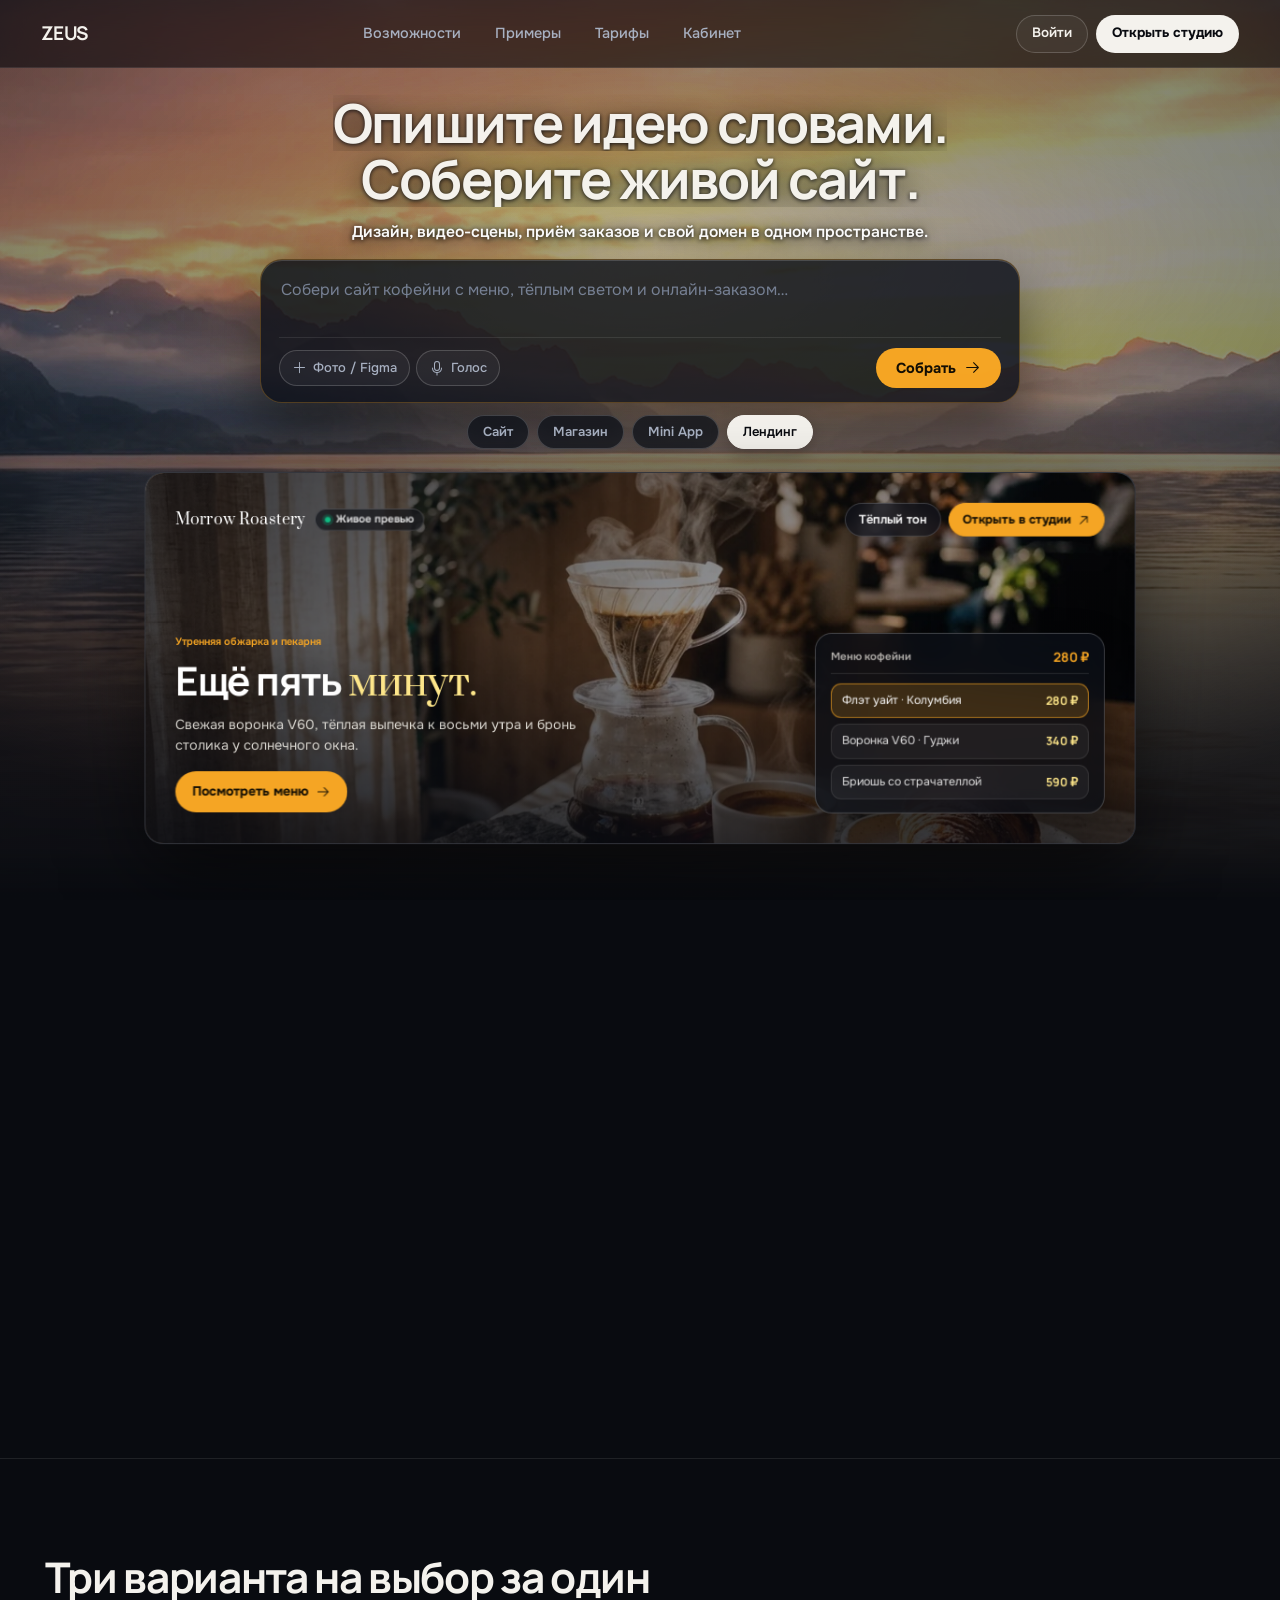
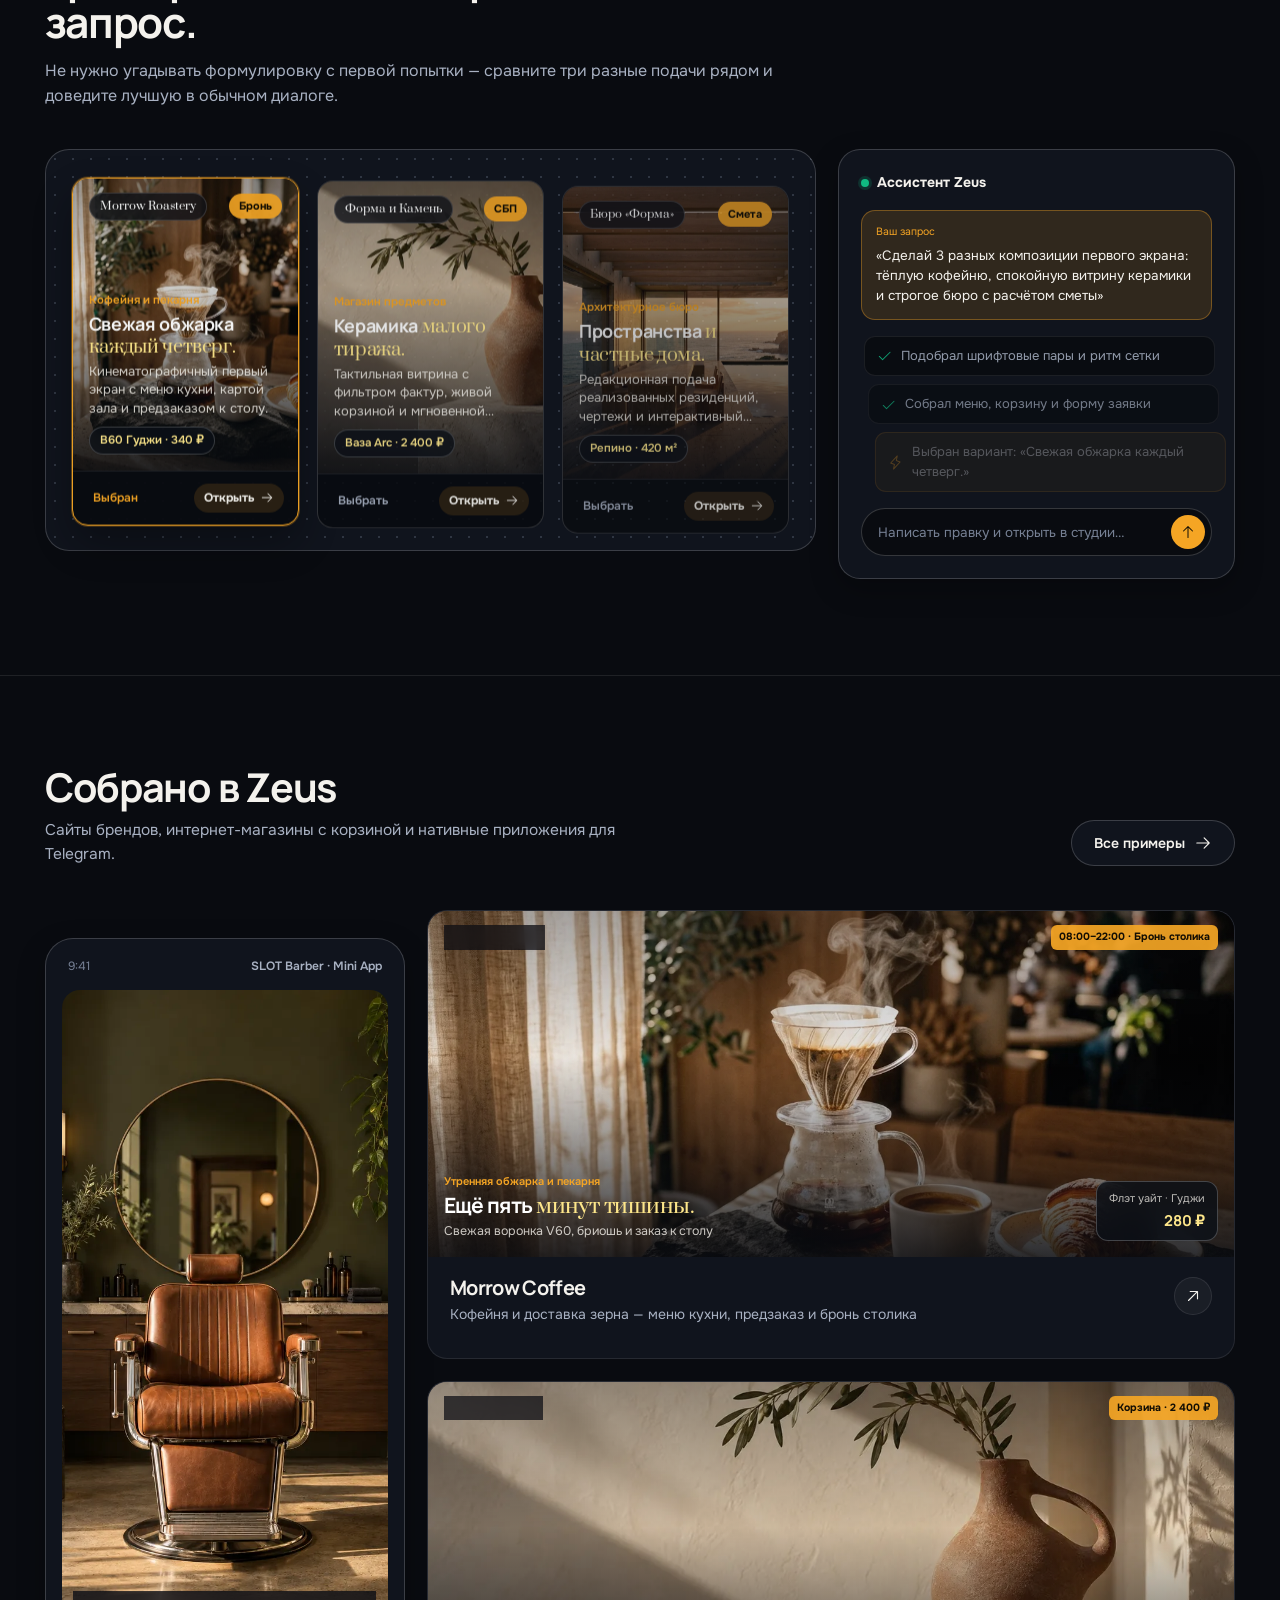
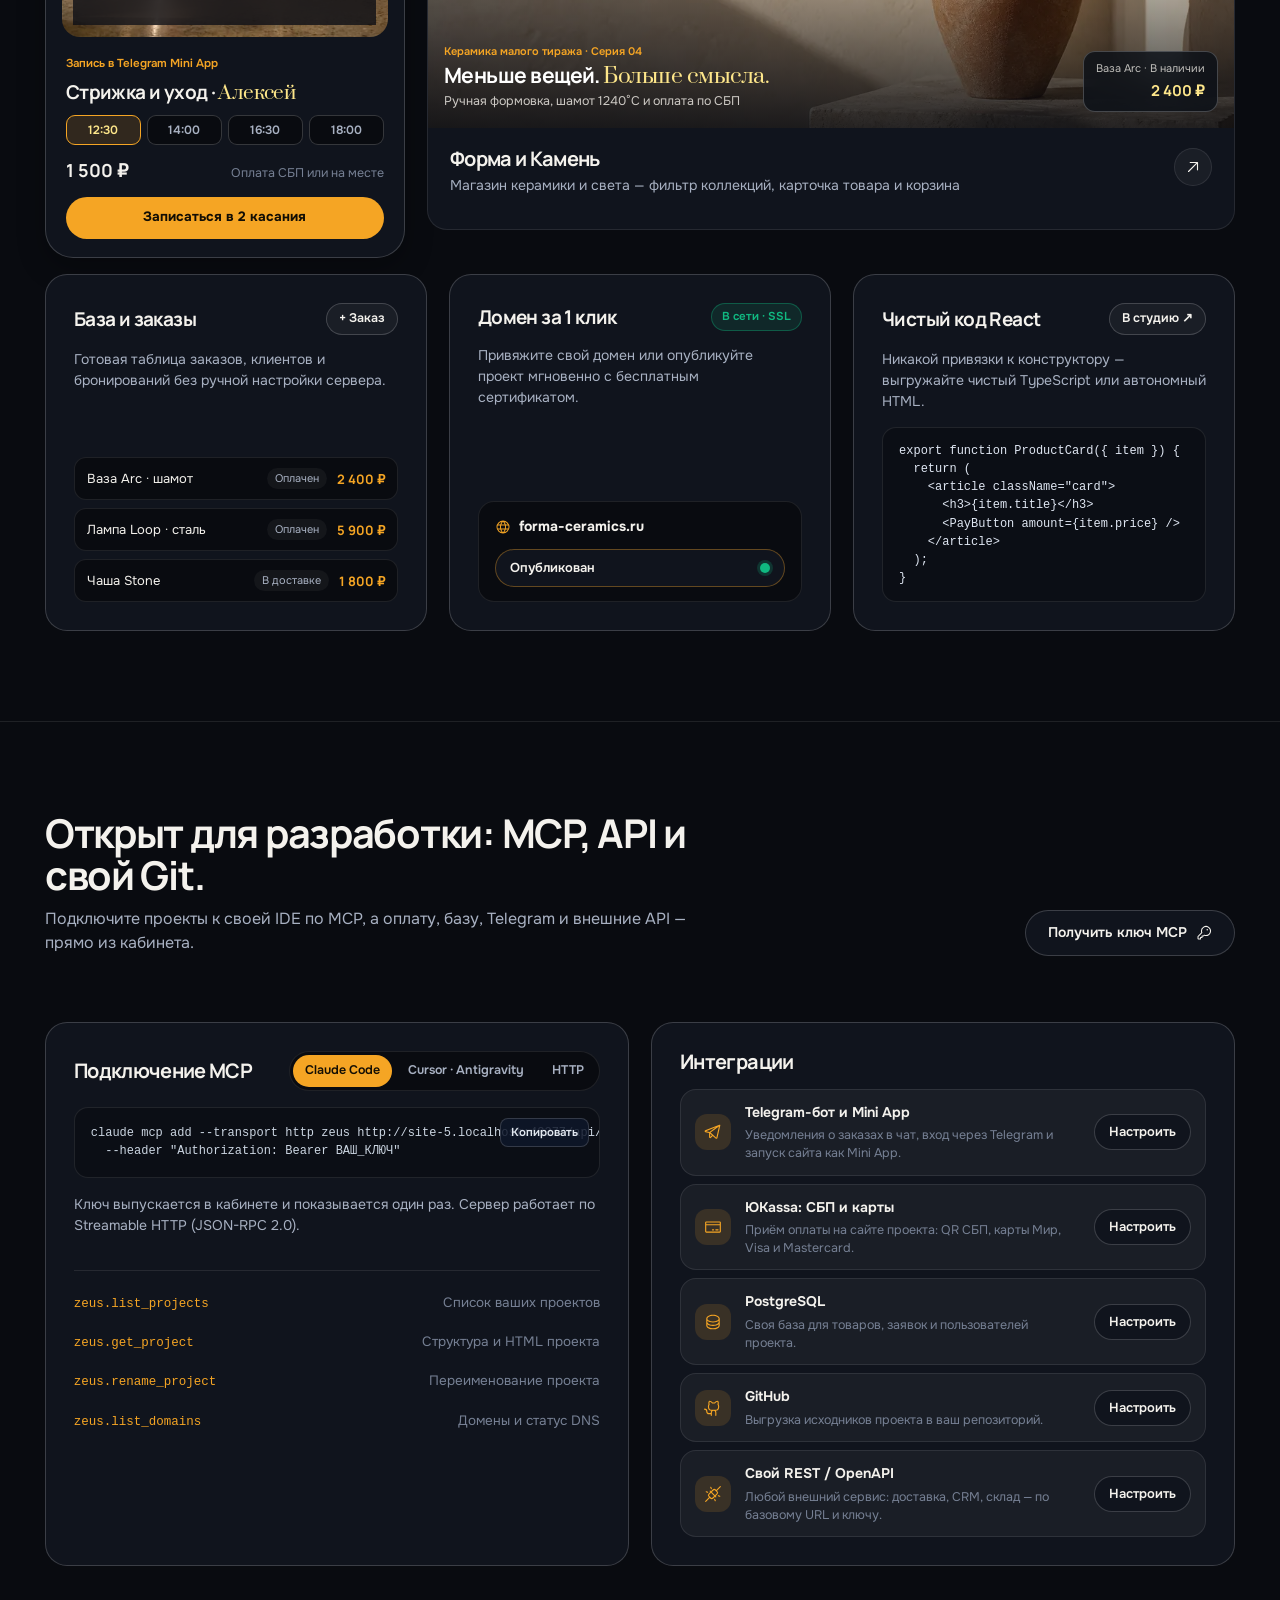
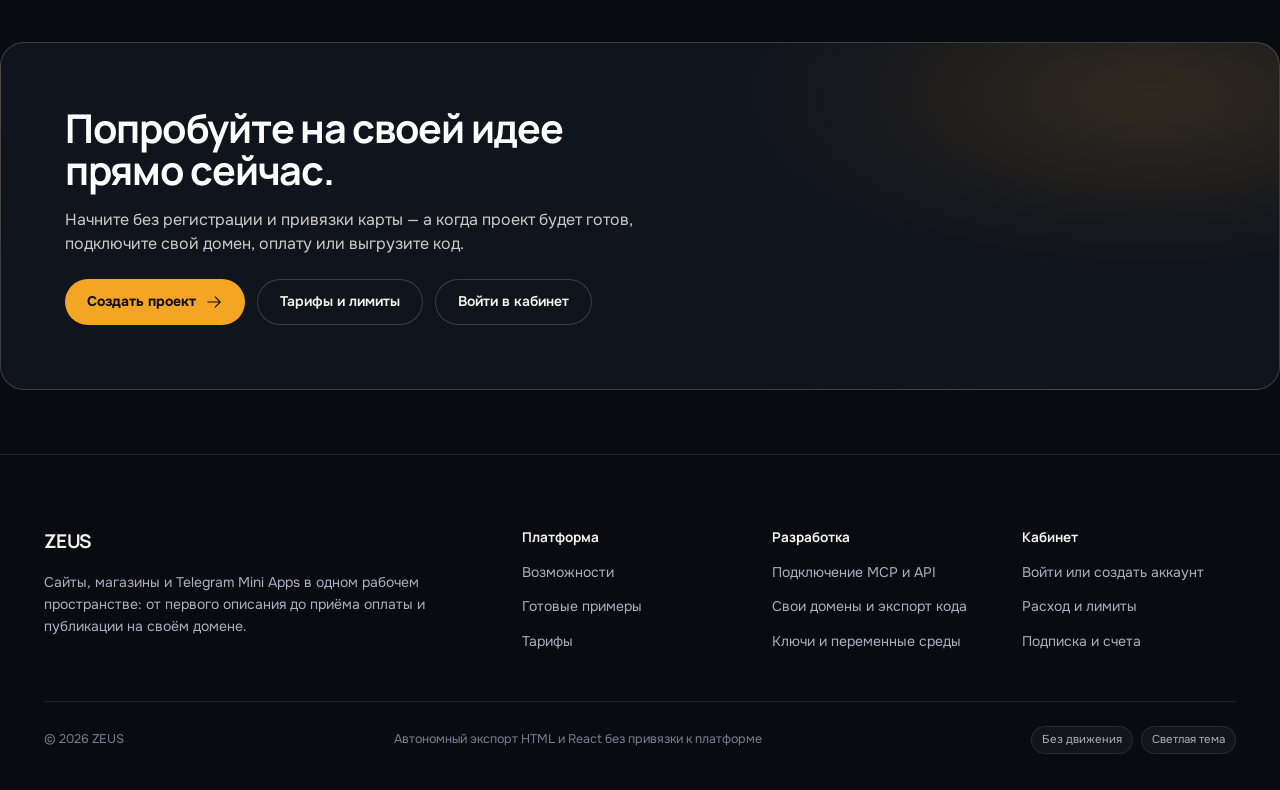
==== commit 5c003602: "Sync Canvas 2D sea wave refraction and mobile responsive polish to zeus-ai-demo" ====
--- a/index.html
+++ b/index.html
@@ -33,8 +33,8 @@
       rel="icon"
       href="data:image/svg+xml,<svg xmlns=%22http://www.w3.org/2000/svg%22 viewBox=%220 0 40 40%22><rect width=%2240%22 height=%2240%22 rx=%2210%22 fill=%22%23090b10%22/><text x=%2250%25%22 y=%2256%25%22 dominant-baseline=%22middle%22 text-anchor=%22middle%22 font-family=%22sans-serif%22 font-weight=%22800%22 font-size=%2222%22 fill=%22%23f5f5f7%22>Z</text></svg>"
     />
-    <script type="module" crossorigin src="./assets/index-C_6rOrxv.js"></script>
-    <link rel="stylesheet" crossorigin href="./assets/index-DssK2OGf.css">
+    <script type="module" crossorigin src="./assets/index-DNWncPwm.js"></script>
+    <link rel="stylesheet" crossorigin href="./assets/index-DEqP1L1Q.css">
   </head>
   <body>
     <div id="root"></div>
--- a/assets/index-DEqP1L1Q.css
+++ b/assets/index-DEqP1L1Q.css
@@ -0,0 +1 @@
+@font-face{font-family:Onest;font-style:normal;font-weight:400 900;font-display:swap;src:url(./onest-cyrillic-DayYxulF.woff2) format("woff2");unicode-range:U+0301,U+0400-045F,U+0490-0491,U+04B0-04B1,U+2116}@font-face{font-family:Onest;font-style:normal;font-weight:400 900;font-display:swap;src:url(./onest-latin-Dun_Rd-l.woff2) format("woff2");unicode-range:U+0000-00FF,U+0131,U+0152-0153,U+02BB-02BC,U+02C6,U+02DA,U+02DC,U+0304,U+0308,U+0329,U+2000-206F,U+20AC,U+2122,U+2191,U+2193,U+2212,U+2215,U+FEFF,U+FFFD}@font-face{font-family:Prata;font-style:normal;font-weight:400;font-display:swap;src:url(./prata-cyrillic-CW5LVkdR.woff2) format("woff2");unicode-range:U+0301,U+0400-045F,U+0490-0491,U+04B0-04B1,U+2116}@font-face{font-family:Prata;font-style:normal;font-weight:400;font-display:swap;src:url(./prata-latin-DtyCfkTi.woff2) format("woff2");unicode-range:U+0000-00FF,U+0131,U+0152-0153,U+02BB-02BC,U+02C6,U+02DA,U+02DC,U+0304,U+0308,U+0329,U+2000-206F,U+20AC,U+2122,U+2191,U+2193,U+2212,U+2215,U+FEFF,U+FFFD}@font-face{font-family:Manrope;font-style:normal;font-weight:400 800;font-display:swap;src:url(./manrope-cyrillic-Dvxsihut.woff2) format("woff2");unicode-range:U+0301,U+0400-045F,U+0490-0491,U+04B0-04B1,U+2116}@font-face{font-family:Manrope;font-style:normal;font-weight:400 800;font-display:swap;src:url(./manrope-latin-DHIcAJRg.woff2) format("woff2");unicode-range:U+0000-00FF,U+0131,U+0152-0153,U+02BB-02BC,U+02C6,U+02DA,U+02DC,U+0304,U+0308,U+0329,U+2000-206F,U+20AC,U+2122,U+2191,U+2193,U+2212,U+2215,U+FEFF,U+FFFD}:root{color-scheme:dark;--bg: #090b10;--bg-elev: #10141d;--bg-card: #151b27;--bg-card-hover: #1b2231;--bg-soft: rgba(255, 255, 255, .045);--bg-glass: rgba(13, 16, 24, .82);--ink: #f4f2ed;--ink-2: #a8b1c2;--ink-3: #768094;--line: rgba(255, 255, 255, .09);--line-strong: rgba(255, 255, 255, .18);--accent: #f5a524;--accent-hover: #ffb83d;--accent-ink: #130e04;--accent-soft: rgba(245, 165, 36, .14);--accent-line: rgba(245, 165, 36, .36);--live: #10b981;--danger: #ef4444;--shadow-lg: 0 28px 72px rgba(0, 0, 0, .52);--shadow-sm: 0 10px 28px rgba(0, 0, 0, .28);--font-display: "Manrope", -apple-system, BlinkMacSystemFont, "Segoe UI", sans-serif;--font-editorial: "Prata", Georgia, serif;--font-sans: "Onest", -apple-system, BlinkMacSystemFont, "Segoe UI", sans-serif;--font-mono: ui-monospace, "SFMono-Regular", Menlo, Monaco, Consolas, monospace;--nav-h: 68px;--container: 1320px}:root[data-theme=light]{color-scheme:light;--bg: #f4f1ea;--bg-elev: #ffffff;--bg-card: #eae5da;--bg-card-hover: #e2dcd0;--bg-soft: rgba(17, 20, 27, .045);--bg-glass: rgba(244, 241, 234, .86);--ink: #111319;--ink-2: #48505e;--ink-3: #6c7484;--line: rgba(17, 19, 25, .1);--line-strong: rgba(17, 19, 25, .2);--accent: #f5a524;--accent-hover: #e59412;--accent-ink: #130e04;--accent-soft: rgba(217, 119, 6, .12);--accent-line: rgba(217, 119, 6, .34);--shadow-lg: 0 24px 60px rgba(20, 22, 28, .11);--shadow-sm: 0 10px 24px rgba(20, 22, 28, .07)}*,*:before,*:after{box-sizing:border-box}html,body{margin:0;padding:0;background:var(--bg);color:var(--ink);font-family:var(--font-sans);font-size:16px;line-height:1.55;-webkit-font-smoothing:antialiased;text-rendering:optimizeLegibility;overflow-x:clip}body[data-editor=true]{overflow:hidden}img,svg,video{display:block;max-width:100%}button,input,textarea,select{font:inherit;color:inherit}button{cursor:pointer;background:none;border:0}button:disabled{opacity:.48;cursor:not-allowed}a{color:inherit;text-decoration:none}:focus-visible{outline:2px solid var(--accent);outline-offset:2px}.z-sr{position:absolute;width:1px;height:1px;padding:0;margin:-1px;overflow:hidden;clip:rect(0,0,0,0);white-space:nowrap;border:0}.z-skip{position:fixed;top:-120px;left:16px;z-index:400;padding:10px 16px;border-radius:999px;background:var(--accent);color:var(--accent-ink);font-weight:700}.z-skip:focus{top:12px}h1,h2,h3,h4{margin:0;font-family:var(--font-display);font-weight:700;letter-spacing:-.032em;line-height:1.07;color:var(--ink)}h1 em,.r-project-heading h2 em{font-family:var(--font-editorial);font-style:normal;font-weight:400;letter-spacing:-.015em;color:var(--accent)}:root[data-theme=light] h1 em{color:#b86204}p{margin:0;color:var(--ink-2)}.z-section-label{display:flex;align-items:center;gap:10px;font-family:var(--font-sans);font-size:11px;font-weight:600;letter-spacing:0;text-transform:none;color:var(--ink-3)}.z-section-label>span:first-child{color:var(--accent)}.z-section-label>i{flex:1;max-width:72px;height:1px;background:var(--line-strong)}.z-brand{display:inline-flex;align-items:center;gap:10px;font-family:var(--font-display);font-size:19px;font-weight:800;letter-spacing:-.03em;color:var(--ink)}.z-brand.small{font-size:16px;gap:8px}.z-brand-mark{display:inline-grid;place-items:center;width:32px;height:32px;border-radius:9px;background:var(--accent);color:var(--accent-ink);box-shadow:inset 0 1px #ffffff59}.z-brand.small .z-brand-mark{width:28px;height:28px;border-radius:8px}.z-brand-mark svg{width:18px;height:18px}.z-brand b span{margin-left:2px;font-family:var(--font-sans);font-size:11px;font-weight:700;letter-spacing:0;padding:2px 5px;border-radius:5px;background:var(--accent-soft);color:var(--accent);vertical-align:middle}:root[data-theme=light] .z-brand b span{color:#b45309}.z-button{display:inline-flex;align-items:center;justify-content:center;gap:9px;min-height:46px;padding:0 22px;border-radius:999px;font-family:var(--font-sans);font-size:14px;font-weight:600;white-space:nowrap;transition:transform .18s ease,background-color .18s ease,border-color .18s ease}.z-button:active{transform:scale(.98)}.z-button.primary{background:var(--accent);color:var(--accent-ink);font-weight:700}.z-button.primary:hover{background:var(--accent-hover)}.z-button.secondary{background:var(--bg-elev);color:var(--ink);border:1px solid var(--line-strong)}.z-button.secondary:hover{background:var(--bg-card-hover);border-color:var(--accent-line)}.z-icon{display:inline-grid;place-items:center;width:38px;height:38px;border-radius:999px;border:1px solid var(--line);background:var(--bg-soft);color:var(--ink);flex-shrink:0;transition:background-color .18s ease,border-color .18s ease,transform .18s ease}.z-icon:hover:not(:disabled){background:var(--bg-card-hover);border-color:var(--line-strong)}.z-icon:active:not(:disabled){transform:scale(.96)}.z-main{padding-top:var(--nav-h);overflow-x:clip}.z-main:has(>.o-journey){padding-top:0}.z-editor-main{height:var(--z-app-height, 100dvh);overflow:hidden}@keyframes zRouteFade{0%{opacity:.92}to{opacity:1}}.z-route-enter{animation:zRouteFade .24s ease-out}.z-nav{position:fixed;top:0;left:0;right:0;z-index:120;height:var(--nav-h);display:flex;align-items:center;justify-content:space-between;gap:14px;padding:0 clamp(14px,3.2vw,44px);background:#090b109e;-webkit-backdrop-filter:blur(20px) saturate(140%);backdrop-filter:blur(20px) saturate(140%);border-bottom:1px solid var(--line)}:root[data-theme=light] .z-nav{background:#f4f1eac7}.z-nav>nav{display:flex;align-items:center;gap:6px}.z-nav>nav a{padding:8px 14px;border-radius:999px;font-size:14.5px;font-weight:500;color:var(--ink-2);transition:color .18s ease,background-color .18s ease}.z-nav>nav a:hover,.z-nav>nav a.active{color:var(--ink);background:var(--bg-soft)}.z-nav-actions{display:flex;align-items:center;gap:8px}.z-nav-signin{display:inline-flex;align-items:center;height:38px;padding:0 15px;border-radius:999px;border:1px solid var(--line-strong);background:var(--bg-soft);font-size:13.5px;font-weight:600;color:var(--ink);white-space:nowrap}.z-nav-signin:hover{border-color:var(--accent-line);background:var(--bg-card-hover)}.z-nav-cta{display:inline-flex;align-items:center;height:38px;padding:0 16px;border-radius:999px;background:var(--ink);color:var(--bg);font-size:13.5px;font-weight:700;white-space:nowrap;transition:transform .16s ease,opacity .16s ease}.z-nav-cta:hover{opacity:.92}.z-nav-user-chip{display:inline-flex;align-items:center;gap:8px;height:38px;padding:0 12px 0 6px;border-radius:999px;border:1px solid var(--line-strong);background:var(--bg-elev);white-space:nowrap}.z-nav-user-meta{display:flex;align-items:baseline;gap:6px;font-size:13px}.z-nav-user-meta small{font-family:var(--font-sans);font-size:11px;color:var(--accent)}.z-avatar-badge{display:inline-grid;place-items:center;width:34px;height:34px;border-radius:999px;background:linear-gradient(135deg,#f5a524,#d97706);color:#130e04;font-family:var(--font-display);font-size:13px;font-weight:800;flex-shrink:0}.z-avatar-badge.tiny{width:26px;height:26px;font-size:11px}.z-avatar-badge.large{width:52px;height:52px;font-size:18px}.z-demo-note i,.z-work-name span i{display:inline-block;width:7px;height:7px;border-radius:999px;background:var(--accent);box-shadow:0 0 0 3px var(--accent-soft)}.z-demo-note i.live,.z-work-name span i.live{background:var(--live)}.z-menu-toggle{display:none}@media (max-width: 980px){:root{--nav-h: 60px}.z-nav>nav,.z-nav-cta{display:none}.z-menu-toggle{display:inline-grid}}@media (max-width: 520px){.z-nav-signin,.z-nav-user-chip{display:none}.z-nav-actions{gap:6px}.z-nav .z-icon{width:35px;height:35px}}.z-mobile-auth-strip{padding-top:8px}.z-mobile-auth-strip .z-button{width:100%}.z-footer{position:relative;z-index:1;max-width:var(--container);margin:0 auto;padding:clamp(44px,6vw,72px) clamp(16px,3.5vw,44px) 36px;border-top:1px solid var(--line)}.z-footer-mcp-pill{margin-top:16px;display:inline-flex;flex-wrap:wrap;align-items:center;gap:10px;padding:7px 12px;border-radius:10px;border:1px solid var(--line-strong);background:var(--bg-elev);font-size:12px}.z-footer-mcp-pill code{font-family:var(--font-mono);color:var(--accent)}.z-footer-mcp-pill span{color:var(--ink-3)}.z-footer-link-btn{padding:0;font-size:14px;color:var(--ink-2)}.z-footer-link-btn:hover{color:var(--ink)}.z-footer-top{display:grid;grid-template-columns:minmax(0,1.2fr) minmax(0,1.4fr);gap:clamp(28px,5vw,64px);padding-bottom:36px;background-image:radial-gradient(520px 180px at 85% 0%,var(--accent-soft),transparent 72%)}.z-footer-brand p{margin-top:14px;max-width:390px;font-size:14px;line-height:1.6}.z-footer-cols{display:grid;grid-template-columns:repeat(2,minmax(0,1fr));gap:28px}.z-footer-cols nav,.z-footer-specs{margin:14px 0 0;padding:0;list-style:none;display:grid;gap:9px;font-size:14px;color:var(--ink-2)}.z-footer-cols nav a:hover{color:var(--ink)}.z-footer-bottom{display:flex;flex-wrap:wrap;justify-content:space-between;gap:12px 24px;padding-top:22px;border-top:1px solid var(--line);font-family:var(--font-sans);font-size:11px;letter-spacing:0;text-transform:none;color:var(--ink-3)}@media (max-width: 760px){.z-footer-top,.z-footer-cols{grid-template-columns:1fr}}.z-dialog{width:min(520px,calc(100vw - 24px));max-height:calc(100dvh - 28px);margin:auto;padding:0;border:1px solid var(--line-strong);border-radius:20px;background:var(--bg-elev);color:var(--ink);box-shadow:var(--shadow-lg)}.z-dialog.wide{width:min(1120px,calc(100vw - 24px))}.z-dialog::backdrop{background:#05070cb8;-webkit-backdrop-filter:blur(8px);backdrop-filter:blur(8px)}.z-dialog-inner{display:grid;gap:18px;padding:clamp(18px,3vw,28px)}.z-dialog-title{display:flex;align-items:center;justify-content:space-between;gap:12px}.z-dialog-title h2{font-size:20px}.z-dialog-note{font-size:13px;color:var(--ink-3)}.z-dialog-actions{display:flex;flex-wrap:wrap;gap:10px}.z-mobile-menu{display:grid;border-top:1px solid var(--line)}.z-mobile-menu a{display:grid;grid-template-columns:36px 1fr auto;align-items:center;padding:15px 4px;border-bottom:1px solid var(--line);font-size:17px;font-weight:600}.z-mobile-menu a span{font-family:var(--font-sans);font-size:12px;color:var(--accent)}.z-info-list{display:grid;gap:10px;padding:14px 0;border-top:1px solid var(--line);border-bottom:1px solid var(--line)}.z-info-list span{display:flex;align-items:center;gap:10px;font-size:14px;color:var(--ink)}.z-info-list svg{color:var(--accent);flex-shrink:0}.z-example-preview{height:min(68dvh,640px);border-radius:14px;overflow:hidden;border:1px solid var(--line-strong);background:var(--bg)}.z-main{position:relative;z-index:1}.o-living-world{position:fixed;top:0;right:0;bottom:0;left:0;z-index:0;pointer-events:none;overflow:hidden;background:var(--bg)}.o-living-still img{width:100%;height:100%;object-fit:cover;opacity:.34;filter:saturate(.95) contrast(1.04)}.o-living-world.is-subpage .o-living-still img{opacity:.14}.o-veo-layer{position:absolute;top:0;right:0;bottom:0;left:0;width:100%;height:100%;object-fit:cover;opacity:0;transition:opacity .7s ease}.o-living-world.is-home .o-veo-hero{opacity:.76}.o-living-world.is-subpage .o-veo-hero{opacity:.16}body[data-chapter=portal] .o-living-world.is-home .o-veo-hero,body[data-chapter=work] .o-living-world.is-home .o-veo-hero{opacity:.18}body[data-chapter=portal] .o-living-world.is-home .o-veo-portal,body[data-chapter=work] .o-living-world.is-home .o-veo-portal{opacity:.56}:root[data-theme=light] .o-living-world.is-home .o-veo-hero{opacity:.28;filter:brightness(1.12) saturate(.88)}:root[data-theme=light] .o-living-world.is-home .o-veo-portal{opacity:.2}.o-living-scrim{position:absolute;top:0;right:0;bottom:0;left:0;background:radial-gradient(920px 540px at 50% 24%,#090b1047,#090b10a3 68%,#090b10f0),linear-gradient(180deg,rgba(9,11,16,.32) 0%,rgba(9,11,16,.44) 48%,var(--bg) 96%)}:root[data-theme=light] .o-living-scrim{background:radial-gradient(920px 540px at 50% 24%,rgba(244,241,234,.45) 0%,rgba(244,241,234,.82) 70%,var(--bg) 100%),linear-gradient(180deg,rgba(244,241,234,.52) 0%,var(--bg) 92%)}.o-journey{position:relative;--mx: 50%;--my: 34%}.r-stage{position:relative;height:100dvh;min-height:650px;display:flex;flex-direction:column;justify-content:flex-start;gap:18px;padding:calc(var(--nav-h) + clamp(14px,2.2vh,28px)) clamp(16px,3.5vw,48px) 64px;overflow:clip}.o-journey.o-still .r-stage{height:auto;min-height:0;padding-bottom:28px;overflow:visible}.o-backdrop{position:absolute;top:0;right:0;bottom:0;left:0;z-index:0;pointer-events:none}.o-backdrop img{width:100%;height:100%;object-fit:cover;opacity:.24}.z-hero-layout,.r-bottom{position:relative;z-index:2;width:100%;max-width:1180px;margin-inline:auto}.z-hero-layout{display:flex;flex-direction:column;align-items:center;gap:clamp(18px,2.4vh,28px)}.r-hero{display:grid;justify-items:center;text-align:center;gap:clamp(10px,1.5vh,16px);width:100%;max-width:860px;min-width:0;will-change:transform,opacity}.r-hero h1{font-size:clamp(2.25rem,4.2vw,3.95rem);line-height:1.04;letter-spacing:-.036em;text-wrap:balance;text-shadow:0 12px 36px rgba(0,0,0,.36)}:root[data-theme=light] .r-hero h1{text-shadow:none}.r-hero-sub{max-width:58ch;font-size:clamp(.98rem,1.12vw,1.12rem);line-height:1.52;color:var(--ink-2)}.r-composer{width:min(760px,100%);text-align:left}.z-start{display:grid;gap:10px;min-width:0}.z-prompt{position:relative;display:grid;gap:8px;padding:14px 16px 12px;border-radius:24px;border:1px solid rgba(255,255,255,.16);background:#0d111ac7;-webkit-backdrop-filter:blur(22px) saturate(140%);backdrop-filter:blur(22px) saturate(140%);box-shadow:inset 0 1px #ffffff24,0 24px 56px #0000006b;transition:border-color .2s ease,box-shadow .2s ease}:root[data-theme=light] .z-prompt{border-color:#11131929;background:#ffffffe0;box-shadow:inset 0 1px #ffffffe6,0 20px 48px #1113191a}.z-prompt:focus-within{border-color:var(--accent);box-shadow:0 0 0 3px var(--accent-soft),0 24px 56px #00000073}.z-prompt textarea{width:100%;min-height:46px;max-height:112px;resize:none;border:0;background:transparent;font-size:16px;line-height:1.45;color:var(--ink)}.z-prompt textarea::placeholder{color:var(--ink-3)}.z-prompt textarea:focus{outline:none}.z-attach-popover{display:flex;flex-wrap:wrap;gap:6px;padding:8px 10px;border-radius:14px;border:1px solid var(--line-strong);background:var(--bg-elev)}.z-attach-popover button{display:inline-flex;align-items:center;gap:6px;padding:6px 11px;border-radius:999px;background:var(--bg-soft);border:1px solid var(--line);font-size:12.5px;font-weight:600;color:var(--ink)}.z-attach-popover button:hover{border-color:var(--accent-line);background:var(--accent-soft)}.z-prompt-tools{display:flex;flex-wrap:wrap;align-items:center;justify-content:space-between;gap:8px;padding-top:8px;border-top:1px solid var(--line)}.z-prompt-left{display:flex;flex-wrap:wrap;align-items:center;gap:6px}.z-capsule-chip{display:inline-flex;align-items:center;gap:6px;height:36px;padding:0 12px;border-radius:999px;border:1px solid var(--line-strong);background:var(--bg-soft);font-size:13px;font-weight:500;color:var(--ink-2);white-space:nowrap}.z-capsule-chip:hover{border-color:var(--accent-line);color:var(--ink)}.z-style-select select{height:36px;padding:0 12px;border-radius:999px;border:1px solid var(--line-strong);background:var(--bg-soft);font-size:13px;font-weight:500;color:var(--ink-2);cursor:pointer}.z-prompt-right{display:flex;align-items:center;gap:8px;margin-left:auto}.z-mic-btn.recording{border-color:var(--danger);color:var(--danger)}.z-create{display:inline-flex;align-items:center;gap:8px;height:40px;padding:0 20px;border-radius:999px;background:var(--accent);color:var(--accent-ink);font-size:14.5px;font-weight:700;white-space:nowrap;transition:background-color .18s ease,transform .18s ease}.z-create:hover{background:var(--accent-hover)}.z-create:active{transform:scale(.98)}.z-starters{display:flex;flex-wrap:wrap;justify-content:center;gap:6px}.z-starters button{display:inline-flex;align-items:center;gap:6px;height:32px;padding:0 13px;border-radius:999px;border:1px solid var(--line-strong);background:#10141db8;-webkit-backdrop-filter:blur(10px);backdrop-filter:blur(10px);font-size:12.5px;font-weight:500;color:var(--ink-2);transition:border-color .16s ease,color .16s ease,background-color .16s ease}:root[data-theme=light] .z-starters button{background:#fffc}.z-starters button:hover,.z-starters button[aria-pressed=true]{border-color:var(--accent-line);background:var(--accent-soft);color:var(--ink)}.z-demo-note{display:flex;align-items:center;justify-content:center;gap:8px;font-size:12.5px;color:var(--ink-2)}.z-prompt-notice{padding:9px 13px;border-radius:12px;border:1px solid var(--accent-line);background:var(--accent-soft);font-size:13.5px;font-weight:500;color:var(--ink);text-align:center}.z-stage-dock{position:relative;display:flex;flex-direction:column;gap:10px;width:min(1060px,100%);min-width:0;transform-origin:center top;will-change:transform}.z-stage-enter-bar{display:flex;align-items:center;justify-content:space-between;gap:12px;padding:0 4px}.z-stage-enter-bar>span{font-family:var(--font-sans);font-size:11px;font-weight:600;letter-spacing:0;color:#60a5fa}:root[data-theme=light] .z-stage-enter-bar>span{color:#2563eb}.r-project{position:relative;border-radius:16px;border:1.5px solid rgba(59,130,246,.65);background:#10131b;color:#f6f3ec;overflow:visible;box-shadow:0 0 0 1px #3b82f629,0 32px 80px #0000008f}.r-project[data-warm=true]{background:#231912;border-color:#f5a524bf}.z-stage-window-bar{display:flex;align-items:center;justify-content:space-between;gap:10px;padding:10px 16px;border-radius:15px 15px 0 0;background:#0b0e15f0;border-bottom:1px solid rgba(255,255,255,.1)}.z-canvas-frame-tag{display:inline-flex;align-items:center;gap:8px;font-family:var(--font-sans);font-size:11.5px;font-weight:600;color:#93c5fd}.z-canvas-frame-tag i{width:8px;height:8px;border-radius:2px;background:#3b82f6}.z-stage-presets{display:flex;align-items:center;gap:4px;padding:3px;border-radius:999px;background:#ffffff12}.z-stage-presets button{padding:5px 12px;border-radius:999px;font-size:12.5px;font-weight:600;color:#f6f3ecc2;white-space:nowrap}.z-stage-presets button.active{background:#f5a524;color:#130e04}.z-stage-mode-switch{display:flex;gap:4px}.z-stage-mode-switch button{padding:5px 11px;border-radius:999px;border:1px solid rgba(255,255,255,.14);font-family:var(--font-sans);font-size:11.5px;color:#f6f3eccc}.z-stage-mode-switch button[aria-pressed=true]{background:#ffffff29;color:#fff;border-color:#ffffff52}.z-stage-viewport{position:relative;min-height:clamp(330px,44vh,450px);display:flex;flex-direction:column;justify-content:space-between;gap:16px;padding:clamp(16px,2.2vw,26px);border-radius:0 0 15px 15px;overflow:hidden;isolation:isolate}.r-project-art{position:absolute;top:0;right:0;bottom:0;left:0;z-index:-2;width:100%;height:100%;object-fit:cover;transition:filter .3s ease}.r-project[data-warm=true] .r-project-art{filter:sepia(.24) saturate(1.18) brightness(.95)}.r-reading-surface{position:absolute;top:0;right:0;bottom:0;left:0;z-index:-1;background:linear-gradient(95deg,#0a0c12e6,#0a0c12b8 55%,#0a0c126b),linear-gradient(180deg,#0a0c1259,#0a0c12e0)}.r-project[data-warm=true] .r-reading-surface{background:linear-gradient(95deg,#20140ceb,#20140cb8 58%,#20140c6b),linear-gradient(180deg,#20140c4d,#180f09e6)}.r-project-nav{display:flex;align-items:center;justify-content:space-between;gap:12px}.r-project-nav strong{font-family:var(--font-sans);font-size:12.5px;letter-spacing:0;color:#f6f3ece6}.r-project-nav button{display:inline-flex;align-items:center;gap:6px;padding:6px 13px;border-radius:999px;background:#ffffff21;-webkit-backdrop-filter:blur(8px);backdrop-filter:blur(8px);color:#fff;font-size:13px;font-weight:600}.r-project-heading{display:grid;gap:12px;max-width:460px;margin-block:auto}.z-stage-kicker{font-family:var(--font-sans);font-size:11px;font-weight:600;letter-spacing:0;text-transform:none;color:#f5a524}.r-project-heading h2{font-size:clamp(1.75rem,2.8vw,2.55rem);color:#fff}.r-project-heading p{font-size:14.5px;line-height:1.5;color:#f6f3ecd9}.r-collection{display:inline-flex;align-items:center;gap:8px;width:fit-content;min-height:44px;margin-top:4px;padding:0 18px;border-radius:999px;background:#f5a524;color:#130e04;font-size:14px;font-weight:700}.r-project-detail{position:absolute;top:56px;right:18px;z-index:5;width:min(296px,calc(100% - 36px));display:grid;gap:10px;padding:16px;border-radius:14px;border:1px solid rgba(255,255,255,.2);background:#0d1018f2;-webkit-backdrop-filter:blur(14px);backdrop-filter:blur(14px);color:#f6f3ec;box-shadow:var(--shadow-lg)}.r-detail-top{display:flex;align-items:center;justify-content:space-between;font-family:var(--font-sans);font-size:10.5px;letter-spacing:0;color:#f5a524}.r-detail-top button{width:28px;height:28px;border-radius:999px;background:#ffffff1f;color:#fff;font-size:16px}.r-project-detail h3{font-size:15px;color:#fff}.r-detail-row{display:flex;align-items:center;justify-content:space-between;gap:8px;padding-top:8px;border-top:1px solid rgba(255,255,255,.1);font-size:13.5px}.r-detail-row b{color:#f5a524;white-space:nowrap}.z-stage-files{display:grid;gap:14px;margin-block:auto;padding:18px;border-radius:14px;border:1px solid rgba(255,255,255,.16);background:#0b0e15e6;-webkit-backdrop-filter:blur(12px);backdrop-filter:blur(12px)}.z-stage-domain{font-family:var(--font-sans);font-size:11.5px;color:#f5a524}.z-stage-files h3{font-size:19px;color:#fff}.z-stage-file-list{display:grid;border-top:1px solid rgba(255,255,255,.1)}.z-stage-file-row{display:grid;grid-template-columns:120px 1fr auto;align-items:center;gap:12px;padding:10px 0;border-bottom:1px solid rgba(255,255,255,.1);font-size:13.5px;color:#f6f3ecd9}.z-stage-file-row code{font-family:var(--font-mono);font-size:12.5px;color:#f5a524}.z-stage-file-row svg{color:#10b981}.z-stage-pipeline{display:flex;flex-wrap:wrap;gap:8px 16px;font-family:var(--font-sans);font-size:11.5px;color:#f6f3ecc7}.r-builder{display:flex;flex-wrap:wrap;align-items:center;justify-content:space-between;gap:10px;padding:10px 14px;border-radius:14px;border:1px solid rgba(255,255,255,.15);background:#0a0d14db;-webkit-backdrop-filter:blur(12px);backdrop-filter:blur(12px)}.r-builder-meta{display:grid;gap:2px}.r-builder-meta b{font-family:var(--font-sans);font-size:11px;letter-spacing:0;text-transform:none;color:#f5a524}.r-builder-meta span{font-size:12.5px;color:#f6f3ecc2}.r-builder-actions{display:flex;flex-wrap:wrap;align-items:center;gap:8px}.r-builder-actions>button{display:inline-flex;align-items:center;gap:6px;min-height:36px;padding:0 14px;border-radius:999px;border:1px solid rgba(255,255,255,.18);background:#ffffff17;color:#fff;font-size:13px;font-weight:600}.r-builder-actions>button.r-open-studio{background:#f5a524;border-color:#f5a524;color:#130e04;font-weight:700}.r-enter{display:inline-flex;align-items:center;gap:6px;padding:7px 15px;border-radius:999px;border:1px solid rgba(59,130,246,.45);background:#0f172adb;-webkit-backdrop-filter:blur(12px);backdrop-filter:blur(12px);color:#dbeafe;font-size:12.5px;font-weight:600}.r-enter:hover{border-color:#60a5fa;color:#fff}:root[data-theme=light] .r-enter{background:#ffffffeb;color:#1e3a8a}.z-mobile-enter-row{order:-1;display:flex}.z-mobile-enter-row .z-button{width:100%;min-height:42px}.r-bottom{position:absolute;left:50%;bottom:12px;transform:translate(-50%);width:min(1180px,calc(100% - 32px));z-index:6;display:flex;flex-wrap:wrap;align-items:center;justify-content:space-between;gap:12px;padding:8px 18px;border-radius:999px;border:1px solid var(--line);background:#090b10c7;-webkit-backdrop-filter:blur(14px);backdrop-filter:blur(14px)}:root[data-theme=light] .r-bottom{background:#f4f1eae0}.o-journey.o-still .r-bottom{position:relative;left:auto;bottom:auto;transform:none;width:100%;margin-top:8px}.r-bottom-caption{font-size:12.5px;color:var(--ink-3)}.r-bottom>button{display:inline-flex;align-items:center;gap:7px;font-size:13px;font-weight:600;color:var(--ink)}.r-bottom>button:hover{color:var(--accent)}@media (max-width: 959px){.r-stage{height:auto;min-height:0;padding-top:calc(var(--nav-h) + 10px);padding-bottom:22px;gap:12px;overflow:visible}.z-hero-layout{gap:12px}.r-hero{gap:8px}.r-hero h1{font-size:clamp(1.8rem,7.2vw,2.45rem)}.r-hero-sub{font-size:14px;line-height:1.44}.z-prompt{padding:10px 12px;gap:6px;border-radius:18px}.z-prompt textarea{min-height:38px;font-size:14.5px}.z-capsule-chip,.z-style-select select{height:32px;padding:0 9px;font-size:12px}.z-create{height:36px;padding:0 15px;font-size:13.5px}.z-starters button{height:27px;padding:0 9px;font-size:11.5px}.z-demo-note,.z-canvas-frame-tag{display:none}.z-stage-window-bar{flex-wrap:wrap;justify-content:center}.z-stage-mode-switch{display:none}.z-stage-viewport{min-height:310px}.r-bottom-caption{display:none}.r-bottom{justify-content:center}}@media (max-height: 660px) and (min-width: 960px){.r-stage{padding-top:calc(var(--nav-h) + 8px);padding-bottom:14px;gap:10px}.r-hero h1{font-size:2.05rem}.z-stage-viewport{min-height:290px;padding:14px 18px;gap:8px}.r-project-heading{gap:8px}.r-project-heading h2{font-size:1.65rem}}.m-lab,.o-gallery,.m-ownership,.z-recent,.a-product-intro,.o-product-pipeline,.m-product-facts,.a-explore-intro,.z-collection,.a-plans-intro,.z-plans-grid,.z-faq,.z-not-found{max-width:var(--container);margin-inline:auto;padding:clamp(56px,7vw,96px) clamp(16px,3.5vw,48px)}.m-lab{display:grid;gap:28px;border-top:1px solid var(--line)}.m-section-head{display:grid;gap:12px;max-width:680px}.m-section-head h2,.o-gallery-heading h2,.m-ownership-copy h2,.o-invitation-content h2,.z-faq-lead h2{font-size:clamp(1.85rem,3.1vw,2.85rem)}.m-live{display:grid;gap:16px}.m-edit-toolbar{display:flex;flex-wrap:wrap;align-items:center;justify-content:space-between;gap:12px}.m-edit-commands,.m-example-pills{display:flex;flex-wrap:wrap;gap:8px}.m-edit-commands button,.m-example-pills button{display:inline-flex;align-items:center;gap:7px;min-height:38px;padding:0 14px;border-radius:999px;border:1px solid var(--line-strong);background:var(--bg-elev);font-size:13px;font-weight:600;color:var(--ink-2)}.m-edit-commands button[aria-pressed=true],.m-example-pills button[aria-pressed=true],.m-edit-commands button:hover,.m-example-pills button:hover{border-color:var(--accent-line);background:var(--accent-soft);color:var(--ink)}.m-sample{position:relative;display:grid;gap:24px;padding:clamp(20px,3vw,32px);border-radius:14px;border:1px solid var(--line-strong);background:#f7f4ed;color:#15161a;box-shadow:var(--shadow-sm);transition:background-color .25s ease,color .25s ease}.m-live[data-night=true] .m-sample{background:#121621;color:#f5f3ee;border-color:#f5a52459}.m-sample-nav,.m-sample-bottom{display:flex;flex-wrap:wrap;align-items:center;justify-content:space-between;gap:12px}.m-sample-nav{padding-bottom:14px;border-bottom:1px solid rgba(125,128,138,.22)}.m-sample-brand{display:flex;align-items:baseline;gap:10px}.m-sample-brand strong{font-family:var(--font-display);font-size:15px;letter-spacing:.04em}.m-sample-brand span{font-family:var(--font-sans);font-size:11.5px;opacity:.62}.m-sample-nav>button{display:inline-flex;align-items:center;gap:6px;padding:7px 13px;border-radius:999px;border:1px solid rgba(125,128,138,.3);font-size:12.5px;font-weight:600}.m-sample-body{display:grid;grid-template-columns:minmax(0,1.05fr) minmax(0,.95fr);align-items:center;gap:clamp(20px,3.5vw,44px)}.m-sample.alternate .m-sample-copy{order:2}.m-sample.alternate .m-sample-image{order:1}.m-sample-copy{display:grid;gap:14px}.m-sample-kicker{font-family:var(--font-sans);font-size:11px;font-weight:600;letter-spacing:0;color:#b45309}.m-live[data-night=true] .m-sample-kicker{color:#f5a524}.m-sample-copy h3{font-size:clamp(1.65rem,2.6vw,2.35rem);color:inherit}.m-sample-copy p{color:inherit;opacity:.78;max-width:44ch}.m-sample-cta-row{display:flex;flex-wrap:wrap;align-items:center;gap:12px;padding-top:4px}.m-sample-primary{display:inline-flex;align-items:center;gap:8px;min-height:42px;padding:0 18px;border-radius:999px;background:#f5a524;color:#130e04;font-size:13.5px;font-weight:700}.m-sample-fork{font-size:13.5px;font-weight:600;text-decoration:underline;text-underline-offset:4px}.m-sample-copy small{font-family:var(--font-sans);font-size:12px;opacity:.68}.m-sample-image{position:relative;border-radius:10px;overflow:hidden;aspect-ratio:16 / 10;background:#1a1d24}.m-sample-image img{width:100%;height:100%;object-fit:cover}.m-sample-spec-tag{position:absolute;bottom:10px;right:10px;padding:4px 9px;border-radius:6px;background:#0a0c12c7;color:#f5a524;font-family:var(--font-sans);font-size:10px;letter-spacing:0}.m-sample-bottom{padding-top:14px;border-top:1px solid rgba(125,128,138,.22);font-family:var(--font-sans);font-size:11px;letter-spacing:0;opacity:.66}.m-sample-detail{position:absolute;top:64px;right:20px;z-index:4;width:min(320px,calc(100% - 40px));display:grid;gap:10px;padding:18px;border-radius:12px;border:1px solid var(--line-strong);background:var(--bg-elev);color:var(--ink);box-shadow:var(--shadow-lg)}.m-sample-detail>.z-icon{justify-self:end;width:30px;height:30px}.m-detail-actions{display:flex;flex-wrap:wrap;gap:10px;padding-top:6px}.m-detail-actions button,.m-detail-actions a{display:inline-flex;align-items:center;gap:6px;font-size:13px;font-weight:600;color:var(--accent)}.m-lab-caption{display:flex;flex-wrap:wrap;align-items:center;justify-content:space-between;gap:14px;padding-top:16px;border-top:1px solid var(--line);font-size:14px}.m-lab-fact{display:flex;align-items:center;gap:10px;color:var(--ink-2)}.m-lab-fact svg{color:var(--accent);flex-shrink:0}.m-lab-caption>a{display:inline-flex;align-items:center;gap:6px;font-weight:600;color:var(--ink)}@media (max-width: 820px){.m-sample-body{grid-template-columns:1fr}}.o-gallery{display:grid;gap:32px;border-top:1px solid var(--line)}.o-gallery-heading{display:flex;flex-wrap:wrap;align-items:flex-end;justify-content:space-between;gap:20px}.o-gallery-heading>div{display:grid;gap:10px;max-width:620px}.o-gallery-grid{display:grid;grid-template-columns:repeat(12,minmax(0,1fr));gap:20px}.o-gallery-0,.o-gallery-3{grid-column:span 7}.o-gallery-1,.o-gallery-2{grid-column:span 5}.o-gallery-card{display:flex;flex-direction:column;border-radius:16px;border:1px solid var(--line);background:var(--bg-elev);overflow:hidden;transition:transform .22s ease,border-color .22s ease}.o-gallery-card:hover{transform:translateY(-3px);border-color:var(--accent-line)}.o-gallery-card-body{display:flex;align-items:flex-start;justify-content:space-between;gap:14px;padding:20px 22px}.o-gallery-card-body h3{font-size:20px;margin-bottom:6px}.o-gallery-card-body p{font-size:14px;margin-bottom:12px}.o-card-specs{display:flex;flex-wrap:wrap;gap:6px}.o-card-specs span{padding:4px 9px;border-radius:6px;border:1px solid var(--line);background:var(--bg-soft);font-family:var(--font-sans);font-size:11px;color:var(--ink-2)}.o-card-open{display:inline-grid;place-items:center;width:38px;height:38px;border-radius:999px;background:var(--bg-soft);border:1px solid var(--line);color:var(--ink);flex-shrink:0}.o-gallery-card:hover .o-card-open{background:var(--accent);border-color:var(--accent);color:var(--accent-ink)}.z-project-art{position:relative;aspect-ratio:16 / 10;overflow:hidden;background:#12151e;color:#f7f4ed;isolation:isolate}.z-project-art>img{width:100%;height:100%;object-fit:cover;transition:transform .45s ease}.o-gallery-card:hover .z-project-art>img,.z-cover-button:hover .z-project-art>img{transform:scale(1.04)}.z-art-scrim{position:absolute;top:0;right:0;bottom:0;left:0;background:linear-gradient(180deg,#090b108c,#090b101f 44%,#090b10db)}.z-art-chrome-top{position:absolute;top:14px;left:16px;right:16px;z-index:2;display:flex;align-items:center;justify-content:space-between;gap:8px;font-family:var(--font-sans);font-size:10.5px;letter-spacing:0}.z-art-chrome-top span{padding:4px 8px;border-radius:6px;background:#0a0c12b8;-webkit-backdrop-filter:blur(8px);backdrop-filter:blur(8px);color:#ffffffe6;white-space:nowrap}.z-art-chrome-top b{padding:4px 8px;border-radius:6px;background:#f5a524eb;color:#130e04;white-space:nowrap}.z-art-overlay-copy{position:absolute;left:18px;right:18px;bottom:16px;z-index:2;display:grid;gap:3px}.z-art-overlay-copy strong{font-family:var(--font-display);font-size:20px;font-weight:700;letter-spacing:-.02em;color:#fff}.z-art-overlay-copy span{font-size:12.5px;color:#f7f4edcc}.z-art-bot-card{position:absolute;left:16px;right:16px;bottom:16px;z-index:2;display:flex;align-items:center;justify-content:space-between;gap:12px;padding:12px 14px;border-radius:10px;border:1px solid rgba(255,255,255,.16);background:#0c0f16e0;-webkit-backdrop-filter:blur(10px);backdrop-filter:blur(10px)}.z-art-bot-card div{display:grid;gap:2px}.z-art-bot-card span{font-size:11px;color:#f7f4edb3}.z-art-bot-card b{font-size:14px;color:#fff}.z-art-bot-card em{font-style:normal;font-weight:700;color:#f5a524}.z-art-dash-surface,.z-art-app-surface{position:absolute;top:0;right:0;bottom:0;left:0;display:flex;flex-direction:column;justify-content:flex-end;padding:16px;background:linear-gradient(180deg,#090b12b8,#090b12eb)}.z-art-dash-kpi{display:grid;gap:2px;margin-bottom:8px}.z-art-dash-kpi small{font-family:var(--font-sans);font-size:10px;letter-spacing:0;color:#f7f4eda6}.z-art-dash-kpi strong{font-family:var(--font-display);font-size:26px;color:#fff}.z-art-spark{width:100%;height:54px}.z-art-sheet{display:grid;gap:7px;padding:13px 15px;border-radius:10px;border:1px solid rgba(255,255,255,.14);background:#121620e6}.z-art-sheet strong{font-size:14px;color:#fff;margin-bottom:2px}.z-art-sheet div{display:flex;align-items:center;gap:8px;font-size:12px;color:#f7f4eddb}.z-art-sheet i{display:inline-grid;place-items:center;width:15px;height:15px;border-radius:4px;background:#f5a524;color:#130e04;font-style:normal;font-size:10px;font-weight:800}.z-art-sheet div.pending i{background:transparent;border:1px solid rgba(255,255,255,.35)}@media (max-width: 900px){.o-gallery-0,.o-gallery-1,.o-gallery-2,.o-gallery-3{grid-column:span 12}}.m-ownership{display:grid;grid-template-columns:minmax(0,.95fr) minmax(0,1.05fr);align-items:center;gap:clamp(28px,4.5vw,60px);border-top:1px solid var(--line)}.m-ownership-copy{display:grid;gap:18px;justify-items:start}.m-ownership-stats{display:grid;grid-template-columns:repeat(2,minmax(0,1fr));gap:20px;width:100%;padding:18px 0;border-top:1px solid var(--line);border-bottom:1px solid var(--line)}.m-ownership-stats b{display:block;font-family:var(--font-display);font-size:26px;color:var(--ink)}.m-ownership-stats span{font-size:13px;color:var(--ink-2)}.m-code-pane{border-radius:20px;border:1px solid var(--line-strong);background:var(--bg-elev);background-image:linear-gradient(145deg,var(--accent-soft) 0%,transparent 45%);overflow:hidden;box-shadow:var(--shadow-sm)}.m-code-tabs{display:flex;flex-wrap:wrap;align-items:center;gap:6px;padding:12px 16px;border-bottom:1px solid var(--line)}.m-code-tabs button{padding:7px 14px;border-radius:999px;font-size:13px;font-weight:600;color:var(--ink-2)}.m-code-tabs button[aria-pressed=true]{background:var(--accent);color:var(--accent-ink)}.m-code-badge{margin-left:auto;display:inline-flex;align-items:center;gap:6px;font-family:var(--font-sans);font-size:11.5px;color:var(--ink-3)}.m-code-structure{display:grid;gap:18px;padding:24px}.m-struct-head{display:flex;align-items:center;gap:14px}.m-struct-head svg{color:var(--accent);flex-shrink:0}.m-struct-head h3{font-size:20px}.m-struct-head small{color:var(--ink-2);font-size:13px}.m-struct-rows{display:grid;border-top:1px solid var(--line)}.m-struct-rows>div{display:flex;align-items:center;justify-content:space-between;gap:12px;padding:12px 0;border-bottom:1px solid var(--line);font-size:14px;color:var(--ink)}.m-struct-rows svg{color:var(--live);flex-shrink:0}.m-real-code{margin:0;padding:20px;max-height:310px;overflow:auto;background:#0b0e15;color:#dfe6f2;font-family:var(--font-mono);font-size:12px;line-height:1.55}.m-code-foot{display:flex;flex-wrap:wrap;justify-content:space-between;gap:8px;padding:11px 18px;border-top:1px solid var(--line);font-family:var(--font-sans);font-size:10.5px;letter-spacing:0;color:var(--ink-3)}@media (max-width: 900px){.m-ownership{grid-template-columns:1fr}}.z-recent{display:grid;gap:20px;padding-block:40px;border-top:1px solid var(--line);background-image:radial-gradient(420px 140px at 15% 50%,var(--accent-soft),transparent 75%)}.z-recent-head{display:grid;gap:6px}.z-recent-grid{display:grid;grid-template-columns:repeat(auto-fit,minmax(240px,1fr));gap:12px}.z-recent-grid button{display:grid;grid-template-columns:auto 1fr auto;align-items:center;gap:12px;padding:14px 18px;border:1px solid var(--line-strong);background:var(--bg-elev);text-align:left}.z-recent-grid button span{display:grid}.z-recent-grid button small{font-size:12px;color:var(--ink-3)}.o-invitation{position:relative;max-width:calc(var(--container) - 32px);margin:20px auto 64px;min-height:360px;border-radius:24px;border:1px solid var(--line-strong);overflow:hidden;display:flex;align-items:center;padding:clamp(32px,5vw,64px);isolation:isolate}.o-invitation-media{position:absolute;top:0;right:0;bottom:0;left:0;z-index:-1}.o-invitation-media img{width:100%;height:100%;object-fit:cover}.o-invitation-scrim{position:absolute;top:0;right:0;bottom:0;left:0;background:linear-gradient(95deg,#090b11f0,#090b11cc 58%,#090b117a)}.o-invitation-content{display:grid;gap:16px;max-width:600px;color:#f7f4ed}.o-invitation-content h2{color:#fff}.o-invitation-sub{color:#f7f4edd1;font-size:16px}.o-invitation-actions{display:flex;flex-wrap:wrap;gap:12px;padding-top:6px}@media (max-width: 700px){.o-invitation{margin-inline:16px}}.a-product-intro{display:grid;grid-template-columns:minmax(0,.95fr) minmax(0,1.05fr);align-items:center;gap:clamp(28px,4vw,56px)}.a-product-copy,.a-explore-copy,.a-plans-copy{display:grid;gap:16px;justify-items:start}.a-product-copy h1,.a-explore-copy h1,.a-plans-copy h1{font-size:clamp(2.1rem,3.6vw,3.35rem)}.a-product-actions{display:flex;flex-wrap:wrap;gap:12px;padding-top:6px}.a-product-demo{border-radius:18px;border:1px solid var(--line-strong);background:var(--bg-elev);background-image:radial-gradient(420px 180px at 90% 0%,var(--accent-soft),transparent 70%);overflow:hidden;box-shadow:var(--shadow-sm)}.a-demo-address{display:flex;flex-wrap:wrap;align-items:center;justify-content:space-between;gap:8px;padding:11px 16px;border-bottom:1px solid var(--line);font-size:12px}.a-demo-address span{font-family:var(--font-sans);color:var(--accent)}.a-demo-address b{font-weight:500;color:var(--ink-3)}.o-task-app{display:grid;grid-template-columns:168px minmax(0,1fr);min-height:340px}.a-task-sidebar{display:flex;flex-direction:column;gap:6px;padding:16px;border-right:1px solid var(--line);background:var(--bg-soft);font-size:13px}.a-task-sidebar b{display:flex;align-items:center;gap:7px;margin-bottom:8px;font-size:13px}.a-task-sidebar button,.a-task-sidebar span{display:flex;align-items:center;gap:7px;padding:7px 10px;border-radius:8px;color:var(--ink-2);text-align:left}.a-task-sidebar button[aria-pressed=true]{background:var(--accent-soft);color:var(--ink);font-weight:600}.a-task-sidebar small{margin-top:auto;font-size:11px;color:var(--ink-3)}.a-task-content{display:grid;align-content:start;gap:12px;padding:18px}.o-task-heading{display:flex;align-items:center;justify-content:space-between;gap:10px}.o-task-heading h3{font-size:18px}.o-new-task{display:inline-flex;align-items:center;gap:6px;padding:7px 12px;border-radius:999px;background:var(--accent);color:var(--accent-ink);font-size:12.5px;font-weight:700}.o-task-tabs{display:flex;align-items:center;gap:6px;padding-bottom:10px;border-bottom:1px solid var(--line);font-size:12.5px}.o-task-tabs button{display:none;padding:5px 11px;border-radius:999px;color:var(--ink-2);font-weight:600}.o-task-tabs button[aria-pressed=true]{background:var(--bg-card);color:var(--ink)}.o-task-tabs span{margin-left:auto;font-family:var(--font-sans);font-size:11px;color:var(--ink-3)}.o-task-form{display:flex;gap:8px}.o-task-form input{flex:1;min-width:0;height:36px;padding:0 12px;border-radius:8px;border:1px solid var(--line-strong);background:var(--bg)}.o-task-form button{width:36px;height:36px;display:grid;place-items:center;border-radius:8px;background:var(--accent);color:var(--accent-ink)}.o-calendar-label{display:flex;justify-content:space-between;font-size:12.5px;font-weight:600}.a-week-labels{display:grid;grid-template-columns:repeat(7,1fr);font-family:var(--font-sans);font-size:10px;color:var(--ink-3);text-align:center}.o-task-list{display:grid;gap:7px}.o-task-list.calendar{grid-template-columns:repeat(2,minmax(0,1fr))}.o-task{display:grid;grid-template-columns:auto 1fr auto;align-items:center;gap:10px;padding:10px 12px;border:1px solid var(--line);background:var(--bg);text-align:left;font-size:13px}.o-task-list.calendar .o-task{grid-template-columns:auto auto 1fr}.o-task[aria-pressed=true]{border-color:var(--accent-line);opacity:.78}.o-task-check{width:18px;height:18px;display:grid;place-items:center;border-radius:5px;border:1px solid var(--line-strong)}.o-task[aria-pressed=true] .o-task-check{background:var(--accent);border-color:var(--accent);color:var(--accent-ink)}.o-task span small{display:block;font-size:11px;color:var(--ink-3)}.o-task-date,.a-day{font-family:var(--font-sans);font-size:11px;color:var(--accent)}.o-task-note{padding-top:10px;border-top:1px solid var(--line);font-size:12px}.o-task-note span{font-family:var(--font-sans);font-size:10px;letter-spacing:0;text-transform:none;color:var(--ink-3)}.o-product-pipeline{display:grid;grid-template-columns:repeat(4,minmax(0,1fr));border-top:1px solid var(--line-strong);border-bottom:1px solid var(--line-strong);padding-block:0;background-image:linear-gradient(90deg,var(--accent-soft) 0%,transparent 38%,transparent 100%)}.o-pipeline-step{display:grid;align-content:start;gap:12px;padding:36px 24px;border-right:1px solid var(--line)}.o-pipeline-step:first-child{background-image:radial-gradient(280px 160px at 0% 0%,var(--accent-soft),transparent 75%)}.o-pipeline-step:last-child{border-right:0}.o-pipeline-step>span{font-family:var(--font-sans);font-size:12px;font-weight:700;letter-spacing:0;color:var(--accent)}.o-pipeline-step h3{font-size:19px}.o-pipeline-step p{font-size:14px}.m-product-facts{border-top:1px solid var(--line)}.m-facts-grid{display:grid;grid-template-columns:1fr 1fr 1.05fr;align-items:center;gap:32px}.m-facts-grid article{display:grid;gap:12px}.m-facts-grid h2{font-size:24px}.m-facts-diagram{padding:18px;border:1px solid var(--line-strong);background:var(--bg-elev)}.m-facts-diagram svg{width:100%;height:auto}@media (max-width: 960px){.a-product-intro,.m-facts-grid{grid-template-columns:1fr}.o-product-pipeline{grid-template-columns:repeat(2,minmax(0,1fr))}.o-pipeline-step{border-bottom:1px solid var(--line)}}@media (max-width: 640px){.o-task-app,.o-product-pipeline,.o-task-list.calendar{grid-template-columns:1fr}.a-task-sidebar{display:none}.o-task-tabs button{display:inline-flex}}.a-explore-intro{display:grid;grid-template-columns:minmax(0,1.05fr) minmax(0,.95fr);align-items:center;gap:clamp(28px,4vw,52px)}.a-explore-covers{display:grid;grid-template-columns:repeat(2,minmax(0,1fr));gap:14px}.a-explore-covers .z-project-art{border-radius:14px;border:1px solid var(--line-strong);aspect-ratio:4 / 3}.a-explore-covers .z-art-chrome-top{left:10px;right:10px;top:10px;font-size:9px;letter-spacing:.06em}.a-explore-covers .z-art-chrome-top span,.a-explore-covers .z-art-chrome-top b{padding:3px 6px}.a-explore-covers .z-art-overlay-copy{left:12px;right:12px;bottom:12px}.a-explore-covers .z-art-overlay-copy strong{font-size:16px}.z-collection{display:grid;gap:28px;border-top:1px solid var(--line)}.z-collection-toolbar{display:flex;flex-wrap:wrap;align-items:center;justify-content:space-between;gap:14px}.z-filter{display:flex;flex-wrap:wrap;gap:8px}.z-filter button{display:inline-flex;align-items:center;gap:8px;height:40px;padding:0 16px;border-radius:999px;border:1px solid var(--line-strong);background:var(--bg-elev);font-size:13.5px;font-weight:600;color:var(--ink-2)}.z-filter button span{font-family:var(--font-sans);font-size:11px;opacity:.7}.z-filter button[aria-pressed=true]{background:var(--accent);border-color:var(--accent);color:var(--accent-ink)}.z-collection-grid{display:grid;grid-template-columns:repeat(3,minmax(0,1fr));gap:22px}.z-collection-card{display:flex;flex-direction:column;gap:14px;padding-bottom:18px;border-radius:16px;border:1px solid var(--line);background:var(--bg-elev);overflow:hidden}.z-cover-button{position:relative;padding:0;text-align:left;overflow:hidden}.z-cover-hover{position:absolute;right:12px;bottom:12px;z-index:3;display:inline-flex;align-items:center;gap:6px;padding:7px 12px;border-radius:999px;background:#0a0c12db;color:#fff;font-size:12px;font-weight:600;opacity:0;transform:translateY(4px);transition:opacity .2s ease,transform .2s ease}.z-cover-button:hover .z-cover-hover,.z-cover-button:focus-visible .z-cover-hover{opacity:1;transform:translateY(0)}.z-collection-caption{display:flex;align-items:flex-start;justify-content:space-between;gap:12px;padding-inline:18px}.z-card-tag{display:inline-block;margin-bottom:4px;font-family:var(--font-sans);font-size:10.5px;letter-spacing:0;text-transform:none;color:var(--accent)}.z-collection-caption h2{font-size:20px;margin-bottom:4px}.z-collection-caption p{font-size:13.5px}.z-collection-card .o-card-specs{padding-inline:18px}.z-collection-actions{margin-top:auto;display:flex;align-items:center;justify-content:space-between;gap:10px;padding:14px 18px 0;border-top:1px solid var(--line)}.z-collection-actions button{font-size:13px;font-weight:600;color:var(--ink-2)}.z-collection-actions button:hover{color:var(--ink)}.z-collection-actions a{display:inline-flex;align-items:center;gap:6px;padding:7px 14px;border-radius:999px;background:var(--accent-soft);color:var(--ink);font-size:13px;font-weight:700}@media (max-width: 980px){.a-explore-intro{grid-template-columns:1fr}.z-collection-grid{grid-template-columns:repeat(2,minmax(0,1fr))}}@media (max-width: 640px){.a-explore-covers,.z-collection-grid{grid-template-columns:1fr}}.a-plans-intro{display:grid;grid-template-columns:minmax(0,1.2fr) minmax(0,.8fr);align-items:center;gap:clamp(28px,4vw,56px);padding-block:clamp(32px,4.2vw,48px) clamp(24px,3vw,34px)}.z-billing{display:inline-flex;gap:4px;padding:4px;border-radius:999px;border:1px solid var(--line-strong);background:var(--bg-elev)}.z-billing button{display:inline-flex;align-items:center;gap:6px;height:38px;padding:0 16px;border-radius:999px;font-size:13.5px;font-weight:600;color:var(--ink-2)}.z-billing button span{padding:2px 6px;border-radius:999px;background:var(--accent-soft);color:var(--accent);font-family:var(--font-sans);font-size:11px}.z-billing button[aria-pressed=true]{background:var(--accent);color:var(--accent-ink)}.z-billing button[aria-pressed=true] span{background:#130e0429;color:var(--accent-ink)}.a-free{display:grid;gap:10px;padding:28px;border-radius:20px;border:1px solid var(--accent-line);background:var(--bg-elev);background-image:radial-gradient(360px 160px at 100% 0%,var(--accent-soft),transparent 72%)}.a-free b{font-family:var(--font-display);font-size:48px;line-height:1}.a-free svg{width:100%;height:36px}.z-plans-grid{display:grid;grid-template-columns:repeat(3,minmax(0,1fr));gap:22px;padding-top:0}.z-plan{--px: 50%;--py: 0%;display:flex;flex-direction:column;gap:14px;padding:28px;border-radius:16px;border:1px solid var(--line-strong);background:var(--bg-elev)}.z-plan.featured{border-color:var(--accent-line);background-image:radial-gradient(420px 220px at var(--px) var(--py),var(--accent-soft),transparent 72%)}.z-plan-head{display:flex;align-items:center;justify-content:space-between;font-family:var(--font-sans);font-size:11px;letter-spacing:0;color:var(--ink-3)}.z-plan-head svg{color:var(--accent)}.z-plan h2{display:flex;align-items:baseline;justify-content:space-between;gap:10px;font-size:26px}.z-plan h2 small{font-family:var(--font-sans);font-size:11px;font-weight:600;letter-spacing:0;text-transform:none;color:var(--accent)}.z-plan-price{display:flex;align-items:baseline;gap:8px;padding-top:6px}.z-plan-price b{font-family:var(--font-display);font-size:42px;line-height:1}.z-plan-price span{font-size:14px;color:var(--ink-3)}.z-plan-billing{font-size:12.5px;color:var(--ink-3)}.z-plan .z-button{width:100%;margin-top:4px}.z-plan-features{margin-top:8px;padding-top:16px;border-top:1px solid var(--line);display:grid;gap:10px}.z-plan-features>span{font-family:var(--font-sans);font-size:10.5px;letter-spacing:0;color:var(--ink-3)}.z-plan-features p{display:flex;align-items:flex-start;gap:9px;font-size:13.5px;color:var(--ink)}.z-plan-features svg{color:var(--accent);flex-shrink:0;margin-top:3px}.z-faq{display:grid;grid-template-columns:minmax(0,.85fr) minmax(0,1.15fr);gap:clamp(28px,4.5vw,56px);border-top:1px solid var(--line)}.z-faq-lead{display:grid;align-content:start;gap:14px}.z-faq-list{border-top:1px solid var(--line-strong)}.z-faq-list details{border-bottom:1px solid var(--line);padding:18px 0}.z-faq-list summary{list-style:none;display:grid;grid-template-columns:34px 1fr auto;align-items:center;gap:10px;cursor:pointer;font-size:16px;font-weight:600;color:var(--ink)}.z-faq-list summary::-webkit-details-marker{display:none}.z-faq-list summary span{font-family:var(--font-sans);font-size:12px;color:var(--accent)}.z-faq-list details[open] summary svg{transform:rotate(45deg)}.z-faq-list details p{padding:12px 24px 2px 44px;font-size:14.5px;line-height:1.6}.z-not-found{display:grid;justify-items:start;gap:18px;min-height:62dvh;align-content:center}.z-not-found h1{font-size:clamp(2.4rem,5vw,4rem)}@media (max-width: 960px){.a-plans-intro,.z-plans-grid,.z-faq{grid-template-columns:1fr}}.z-workbench{height:var(--z-app-height, 100dvh);display:grid;grid-template-rows:56px minmax(0,1fr);background:var(--bg);color:var(--ink);overflow:hidden}.z-workbar{display:flex;align-items:center;gap:12px;padding:0 16px;border-bottom:1px solid var(--line);background:var(--bg-elev);min-width:0}.z-work-divider{width:1px;height:22px;background:var(--line-strong)}.z-work-name{display:flex;align-items:baseline;gap:10px;min-width:0;overflow:hidden}.z-work-name b{font-family:var(--font-display);font-size:15px;white-space:nowrap;overflow:hidden;text-overflow:ellipsis}.z-work-name span{display:inline-flex;align-items:center;gap:6px;font-size:12px;color:var(--ink-3);white-space:nowrap}.z-work-actions{margin-left:auto;display:flex;align-items:center;gap:8px}.z-save-button,.z-publish-button{display:inline-flex;align-items:center;gap:7px;height:36px;padding:0 14px;border-radius:999px;font-size:13px;font-weight:600;white-space:nowrap}.z-save-button{border:1px solid var(--line-strong);background:var(--bg-soft);color:var(--ink)}.z-publish-button{background:var(--accent);color:var(--accent-ink);font-weight:700}.z-editor-body{position:relative;display:grid;grid-template-columns:52px minmax(330px,410px) minmax(0,1fr);min-height:0;overflow:hidden}.z-workbench.conversation-first .z-editor-body{grid-template-columns:52px minmax(0,760px);justify-content:center}.z-workbench.conversation-first .z-result-panel{display:none}.z-editor-rail{display:flex;flex-direction:column;align-items:center;gap:10px;padding:12px 0;border-right:1px solid var(--line);background:var(--bg-elev)}.z-editor-rail .z-icon{width:34px;height:34px}.z-editor-rail .z-icon.active{border-color:var(--accent-line);background:var(--accent-soft);color:var(--accent)}.z-editor-rail>span{margin-block:auto;writing-mode:vertical-rl;transform:rotate(180deg);font-family:var(--font-sans);font-size:10px;letter-spacing:0;color:var(--ink-3)}.z-chat-panel{display:grid;grid-template-rows:46px minmax(0,1fr) auto;border-right:1px solid var(--line);background:var(--bg);min-height:0;min-width:0;position:relative}.z-panel-top{display:flex;align-items:center;justify-content:space-between;gap:10px;padding:0 14px;border-bottom:1px solid var(--line);background:var(--bg-elev);min-width:0}.z-panel-top .z-icon{width:32px;height:32px}.z-agent-status{display:inline-flex;align-items:center;gap:7px;font-size:13px}.z-agent-status svg{color:var(--accent)}.z-online{font-style:normal;font-family:var(--font-sans);font-size:10.5px;padding:2px 7px;border-radius:999px;background:#10b98124;color:var(--live)}.z-version-history{position:absolute;top:46px;left:8px;right:8px;z-index:20;max-height:260px;overflow-y:auto;display:grid;gap:4px;padding:12px;border-radius:14px;border:1px solid var(--line-strong);background:var(--bg-elev);box-shadow:var(--shadow-lg)}.z-version-head{display:flex;align-items:center;justify-content:space-between;padding-bottom:6px;border-bottom:1px solid var(--line);font-size:13px}.z-version-history>button{display:grid;grid-template-columns:44px 1fr auto;align-items:center;gap:8px;padding:8px 10px;border-radius:8px;text-align:left;font-size:13px}.z-version-history>button:hover{background:var(--bg-soft)}.z-version-history>button span{font-family:var(--font-sans);font-size:11px;color:var(--accent)}.z-chat-thread{overflow-y:auto;padding:14px;display:grid;align-content:start;gap:12px;min-height:0}.z-thread-start{display:flex;align-items:center;gap:10px;font-family:var(--font-sans);font-size:10px;letter-spacing:0;color:var(--ink-3)}.z-thread-start i{flex:1;height:1px;background:var(--line)}.z-message{display:grid;gap:6px;padding:12px 14px;border-radius:14px;border:1px solid var(--line);background:var(--bg-elev);font-size:13.5px}.z-message.user{margin-left:24px;border-color:var(--accent-line);background:var(--accent-soft)}.z-message p{color:var(--ink);line-height:1.5;overflow-wrap:anywhere}.z-msg-author{display:inline-flex;align-items:center;gap:6px;font-family:var(--font-sans);font-size:10.5px;font-weight:700;letter-spacing:0;color:var(--ink-3)}.z-bolt-avatar{font-style:normal;color:var(--accent)}.z-build-plan{margin-top:6px;padding-top:8px;border-top:1px solid var(--line);display:grid;gap:6px;font-size:12.5px;color:var(--ink-2)}.z-build-plan>div{display:flex;align-items:center;gap:8px}.z-build-plan span{width:16px;height:16px;display:grid;place-items:center;border-radius:999px;background:var(--accent-soft);color:var(--accent)}.z-building{display:grid;gap:8px;padding:14px;border-radius:14px;border:1px solid var(--accent-line);background:var(--bg-elev)}.z-building-head{display:flex;align-items:center;gap:10px;font-size:13.5px}@keyframes zSpin{to{transform:rotate(360deg)}}.z-spinner{width:15px;height:15px;border-radius:999px;border:2px solid var(--line-strong);border-top-color:var(--accent);animation:zSpin .8s linear infinite}.z-building-track{height:5px;border-radius:999px;background:var(--bg-soft);overflow:hidden}.z-building-track i{display:block;height:100%;background:var(--accent);transition:width .25s ease}.z-building small{font-size:11.5px;color:var(--ink-3)}.z-type-caret{display:inline-block;width:6px;height:14px;margin-left:4px;vertical-align:text-bottom;background:var(--accent)}.o-request-actions{display:flex;align-items:center;justify-content:space-between;gap:8px;padding:8px 14px;border-top:1px solid var(--line);background:var(--bg-elev);font-size:12.5px}.o-request-actions button{padding:5px 11px;border-radius:999px;border:1px solid var(--line-strong);font-weight:600}.o-request-error{color:var(--danger)}.z-chat-bottom{display:grid;gap:8px;padding:10px 12px 12px;border-top:1px solid var(--line);background:var(--bg-elev)}.z-edit-suggestions{display:flex;gap:6px;overflow-x:auto;scrollbar-width:none}.z-edit-suggestions::-webkit-scrollbar{display:none}.z-edit-suggestions button{display:inline-flex;align-items:center;gap:5px;height:28px;padding:0 10px;border-radius:999px;border:1px solid var(--line);background:var(--bg);font-size:11.5px;font-weight:500;color:var(--ink-2);white-space:nowrap;flex-shrink:0}.z-edit-suggestions button:hover:not(:disabled){border-color:var(--accent-line);color:var(--ink)}.z-chat-input{display:grid;gap:6px;padding:10px 12px;border-radius:14px;border:1px solid var(--line-strong);background:var(--bg)}.z-chat-input:focus-within{border-color:var(--accent)}.z-chat-input textarea{width:100%;resize:none;border:0;background:transparent;font-size:13.5px;line-height:1.4;min-height:38px}.z-chat-input textarea:focus{outline:none}.z-chat-send-row{display:flex;align-items:center;justify-content:space-between;gap:8px}.z-chat-send-row span{font-size:11px;color:var(--ink-3);white-space:nowrap;overflow:hidden;text-overflow:ellipsis}.z-chat-send-row button{width:32px;height:32px;display:grid;place-items:center;border-radius:999px;background:var(--accent);color:var(--accent-ink);flex-shrink:0}.z-result-panel{display:grid;grid-template-rows:46px minmax(0,1fr) 34px;background:var(--bg);min-height:0;min-width:0}.z-preview-tabs{display:flex;gap:4px}.z-preview-tabs button{display:inline-flex;align-items:center;gap:6px;height:30px;padding:0 11px;border-radius:999px;font-size:12.5px;font-weight:600;color:var(--ink-2)}.z-preview-tabs button[aria-pressed=true]{background:var(--accent);color:var(--accent-ink)}.z-preview-address{display:inline-flex;align-items:center;gap:8px;padding:4px 12px;border-radius:999px;border:1px solid var(--line);background:var(--bg);font-family:var(--font-sans);font-size:11.5px;color:var(--ink-2)}.z-preview-address i,.z-result-bottom span i{display:inline-block;width:7px;height:7px;border-radius:999px;background:var(--live)}.z-preview-address b{color:var(--accent)}.z-result-tools{display:flex;gap:6px}.z-result-content{position:relative;min-height:0;overflow:hidden;display:grid;background:#0d1017}.z-result-panel.size-phone .z-result-content{place-items:center;padding:16px}.z-result-panel.size-phone .z-preview-frame{width:min(390px,100%);height:100%;border-radius:24px;border:1px solid var(--line-strong);overflow:hidden;box-shadow:var(--shadow-lg)}.z-preview-frame{position:relative;width:100%;height:100%}.z-preview-frame iframe{width:100%;height:100%;border:0;background:#fff}.z-preview-loading{position:absolute;top:0;right:0;bottom:0;left:0;display:flex;align-items:center;justify-content:center;gap:10px;background:var(--bg);font-size:13.5px;color:var(--ink-2)}.z-source{margin:0;padding:18px;overflow:auto;background:#0b0e15;color:#dfe6f2;font-family:var(--font-mono);font-size:12px;line-height:1.55}.z-result-bottom{display:flex;align-items:center;justify-content:space-between;padding:0 14px;border-top:1px solid var(--line);background:var(--bg-elev);font-family:var(--font-sans);font-size:11px;color:var(--ink-3)}.z-result-bottom span{display:inline-flex;align-items:center;gap:7px}.z-result-bottom button{display:inline-flex;align-items:center;gap:6px;font-family:var(--font-sans);font-size:12px;font-weight:600;color:var(--ink-2)}.z-return-preview{position:fixed;right:20px;bottom:20px;z-index:30;display:inline-flex;align-items:center;gap:8px;height:42px;padding:0 18px;border-radius:999px;background:var(--accent);color:var(--accent-ink);font-size:13.5px;font-weight:700;box-shadow:var(--shadow-lg)}.z-mobile-panels{display:none}.z-toast{position:fixed;bottom:20px;left:50%;transform:translate(-50%);z-index:200;display:flex;align-items:center;justify-content:space-between;gap:12px;max-width:calc(100vw - 28px);padding:10px 14px;border-radius:12px;border:1px solid var(--accent-line);background:var(--bg-elev);color:var(--ink);font-size:13px;font-weight:500;box-shadow:var(--shadow-lg)}.z-toast button{display:inline-grid;place-items:center;width:26px;height:26px;border-radius:999px;background:var(--bg-soft);color:var(--ink-2);flex-shrink:0}.z-library-list{display:grid;gap:8px;max-height:320px;overflow-y:auto}.z-library-row{display:grid;grid-template-columns:1fr auto;align-items:center;gap:8px}.z-library-row>button:first-child{display:grid;grid-template-columns:auto 1fr auto;align-items:center;gap:12px;padding:12px 14px;border-radius:12px;border:1px solid var(--line);background:var(--bg);text-align:left}.z-library-row>button:first-child span{display:grid}.z-library-row>button:first-child small{font-size:12px;color:var(--ink-3)}.z-empty-library,.z-export-art{display:grid;justify-items:center;gap:8px;padding:24px;border-radius:14px;border:1px solid var(--line);background:var(--bg);text-align:center}.z-empty-library svg,.z-export-art svg{color:var(--accent)}.z-export-status{font-size:13px;color:var(--accent)}@media (max-width: 899px){.z-workbench{grid-template-rows:48px minmax(0,1fr) 46px}.z-workbar{padding:0 10px;gap:8px}.z-work-divider,.z-work-name span,.z-work-theme,.z-size-switch,.z-preview-address,.z-result-bottom,.z-save-button span{display:none}.z-save-button{width:34px;height:34px;padding:0;justify-content:center}.z-publish-button{height:34px;padding:0 11px;font-size:12px}.z-workbar .z-icon{width:34px;height:34px}.z-editor-body,.z-workbench.conversation-first .z-editor-body{grid-template-columns:1fr}.z-editor-rail,.z-return-preview{display:none}.z-chat-panel{border-right:0}.z-workbench.mobile-preview .z-chat-panel,.z-workbench.mobile-chat .z-result-panel{display:none}.z-workbench.mobile-preview .z-result-panel{display:grid;grid-template-rows:42px minmax(0,1fr)}.z-mobile-panels{display:grid;grid-template-columns:1fr 1fr;border-top:1px solid var(--line-strong);background:var(--bg-elev)}.z-mobile-panels button{display:inline-flex;align-items:center;justify-content:center;gap:7px;font-size:13px;font-weight:600;color:var(--ink-2)}.z-mobile-panels button[aria-pressed=true]{color:var(--accent);background:var(--accent-soft)}.z-toast{top:56px;bottom:auto;left:10px;right:10px;max-width:none;transform:none;padding:8px 12px;font-size:12.5px}}@media (max-width: 480px){.z-workbar .z-brand b{display:none}}@media (max-width: 899px) and (max-height: 540px){.z-chat-panel{grid-template-rows:38px minmax(0,1fr) auto}.z-chat-thread{padding:8px 10px;gap:8px}.z-edit-suggestions{display:none}.z-chat-bottom{padding:6px 8px}.z-chat-input{padding:6px 10px;gap:4px}.z-chat-input textarea{min-height:28px}}.z-agent-canvas-section,.z-mcp-section{scroll-margin-top:calc(var(--nav-h) + 24px)}.z-agent-canvas-section{gap:36px}.z-canvas-section-head{display:grid;gap:14px;max-width:760px}.z-canvas-section-head h2{font-size:clamp(2rem,3.3vw,3rem)}.z-canvas-section-head p{font-size:clamp(1rem,1.15vw,1.12rem);line-height:1.55}.z-infinite-stage{display:grid;grid-template-columns:minmax(0,1.65fr) minmax(300px,.85fr);align-items:start;gap:22px}.z-infinite-dotgrid{display:grid;grid-template-columns:repeat(3,minmax(0,1fr));gap:16px;padding:clamp(16px,2.2vw,24px);border-radius:22px;border:1px solid var(--line-strong);background-color:var(--bg-elev);background-image:radial-gradient(rgba(148,163,184,.24) 1px,transparent 1px);background-size:18px 18px}.z-artboard-card{display:grid;gap:8px;cursor:pointer;min-width:0}.z-artboard-wire-label{display:flex;align-items:center;justify-content:space-between;gap:6px;font-family:var(--font-sans);font-size:10.5px;color:var(--ink-3)}.z-artboard-wire-label b{color:var(--ink-2);font-weight:600}.z-artboard-card.selected .z-artboard-wire-label{color:#60a5fa}.z-artboard-frame{position:relative;display:flex;flex-direction:column;border-radius:12px;border:1.5px solid var(--line-strong);background:var(--bg);transition:border-color .2s ease,transform .2s ease,box-shadow .2s ease}.z-artboard-card:hover .z-artboard-frame{transform:translateY(-3px)}.z-artboard-card.selected .z-artboard-frame{border-color:#3b82f6;box-shadow:0 18px 42px #00000057}.z-artboard-media{position:relative;aspect-ratio:4 / 3;border-radius:10px 10px 0 0;overflow:hidden;isolation:isolate}.z-artboard-media img{width:100%;height:100%;object-fit:cover}.z-artboard-scrim{position:absolute;top:0;right:0;bottom:0;left:0;background:linear-gradient(180deg,#090b102e,#090b10e0)}.z-artboard-overlay{position:absolute;left:14px;right:14px;bottom:14px;z-index:2;display:grid;gap:5px}.z-artboard-overlay span{font-size:12px;font-weight:700;letter-spacing:.04em}.z-artboard-overlay h3{font-size:17px;line-height:1.2;color:#fff}.z-artboard-overlay p{font-size:13.5px;line-height:1.44;color:#f6f3ece0}.z-artboard-foot{display:flex;align-items:center;justify-content:space-between;gap:8px;padding:10px 12px;border-top:1px solid var(--line)}.z-artboard-pick{font-size:12px;font-weight:600;color:var(--ink-2)}.z-artboard-card.selected .z-artboard-pick{color:#60a5fa}.z-artboard-open{display:inline-flex;align-items:center;gap:5px;padding:5px 10px;border-radius:999px;background:var(--accent-soft);color:var(--ink);font-size:12px;font-weight:700}.z-sticky-agent-rail{position:sticky;top:calc(var(--nav-h) + 18px);display:grid;gap:14px;padding:20px;border-radius:20px;border:1px solid var(--line-strong);background:var(--bg-elev);box-shadow:var(--shadow-sm)}.z-agent-rail-head{display:flex;align-items:center;gap:8px;font-size:14px}.z-agent-dot{width:8px;height:8px;border-radius:999px;background:var(--live);box-shadow:0 0 0 3px #10b9812e}.z-agent-rail-head small{margin-left:auto;font-family:var(--font-sans);font-size:11px;color:var(--ink-3)}.z-agent-prompt-bubble{display:grid;gap:6px;padding:13px 14px;border-radius:14px;border:1px solid var(--accent-line);background:var(--accent-soft)}.z-agent-prompt-bubble span{font-family:var(--font-sans);font-size:10.5px;letter-spacing:0;text-transform:none;color:var(--accent)}.z-agent-prompt-bubble p{font-size:13.5px;line-height:1.48;color:var(--ink)}.z-agent-steps{display:grid;gap:8px}.z-agent-step-item{display:flex;align-items:center;gap:9px;padding:9px 12px;border-radius:11px;border:1px solid var(--line);background:var(--bg);font-size:13px;color:var(--ink-2)}.z-agent-step-item svg{color:var(--live);flex-shrink:0}.z-agent-step-item.active{border-color:#3b82f673;color:var(--ink)}.z-agent-step-item.active svg{color:#60a5fa}.z-agent-rail-input{display:flex;align-items:center;gap:8px;padding:6px 8px 6px 14px;border-radius:999px;border:1px solid var(--line-strong);background:var(--bg)}.z-agent-rail-input input{flex:1;min-width:0;border:0;background:transparent;font-size:13.5px}.z-agent-rail-input input:focus{outline:none}.z-agent-rail-input button{width:34px;height:34px;display:grid;place-items:center;border-radius:999px;background:var(--accent);color:var(--accent-ink);flex-shrink:0}.z-live-mutation-wrap{display:grid;gap:18px;padding-top:12px;border-top:1px solid var(--line)}.z-mutation-subhead{display:grid;gap:6px;max-width:680px}.z-mutation-subhead h3{font-size:clamp(1.35rem,2.1vw,1.8rem)}@media (max-width: 1080px){.z-infinite-stage{grid-template-columns:1fr}.z-sticky-agent-rail{position:static}}@media (max-width: 780px){.z-infinite-dotgrid{grid-template-columns:1fr}}.o-gallery-sub{font-size:15.5px;max-width:58ch}.z-showcase-ratio-pill{display:flex;align-items:center;justify-content:space-between;padding:10px 16px;border-bottom:1px solid var(--line);font-family:var(--font-sans);font-size:11px;color:var(--ink-3)}.z-mosaic-showcase .ratio-bot .z-project-art{aspect-ratio:11 / 10}.m-ownership-actions{display:flex;flex-wrap:wrap;gap:10px}.z-mcp-section,.z-ecosystem-strip,.z-account-shell{max-width:var(--container);margin-inline:auto;padding:clamp(56px,7vw,92px) clamp(16px,3.5vw,48px);border-top:1px solid var(--line)}.z-mcp-section,.z-ecosystem-strip{display:grid;gap:32px}.z-mcp-head,.z-ecosystem-head{display:flex;flex-wrap:wrap;align-items:flex-end;justify-content:space-between;gap:20px}.z-mcp-head>div,.z-ecosystem-head>div{display:grid;gap:10px;max-width:680px}.z-mcp-head h2,.z-ecosystem-head h2{font-size:clamp(1.9rem,3.1vw,2.85rem)}.z-mcp-grid{display:grid;grid-template-columns:repeat(2,minmax(0,1fr));gap:22px}.z-mcp-card{display:grid;align-content:start;gap:16px;padding:clamp(20px,2.6vw,28px);border-radius:22px;border:1px solid var(--line-strong);background:var(--bg-elev)}.z-mcp-card-top{display:flex;flex-wrap:wrap;align-items:center;justify-content:space-between;gap:12px}.z-mcp-card-top h3{font-size:20px}.z-ide-tabs{display:flex;flex-wrap:wrap;gap:4px;padding:3px;border-radius:999px;border:1px solid var(--line);background:var(--bg)}.z-ide-tabs button{padding:6px 12px;border-radius:999px;font-size:12.5px;font-weight:600;color:var(--ink-2)}.z-ide-tabs button.active{background:var(--accent);color:var(--accent-ink)}.z-command-bar{display:flex;flex-wrap:wrap;align-items:center;justify-content:space-between;gap:10px;padding:10px 12px 10px 16px;border-radius:14px;border:1px solid var(--line-strong);background:#0b0e15;color:#f4f2ed}.z-command-bar code{font-family:var(--font-mono);font-size:13px;color:#fde68a;overflow-wrap:anywhere}.z-copy-pill{display:inline-flex;align-items:center;gap:6px;height:34px;padding:0 13px;border-radius:999px;background:var(--accent);color:var(--accent-ink);font-size:12.5px;font-weight:700}.z-mcp-config-wrap{position:relative;border-radius:14px;border:1px solid var(--line);background:#0b0e15;overflow:hidden}.z-mcp-config-wrap pre{margin:0;padding:16px;overflow-x:auto;font-family:var(--font-mono);font-size:12px;line-height:1.55;color:#cbd5e1}.z-config-copy{position:absolute;top:10px;right:10px;padding:5px 10px;border-radius:8px;border:1px solid rgba(255,255,255,.16);background:#0f172ad9;color:#e2e8f0;font-size:11.5px;font-weight:600}.z-mcp-hint{font-size:14px;line-height:1.5}.z-mcp-flow{display:grid;gap:12px;padding:16px;border-radius:16px;border:1px solid var(--line);background:var(--bg)}.z-mcp-agent-node{display:inline-flex;align-items:center;gap:8px;font-family:var(--font-sans);font-size:12px;color:var(--ink)}.z-mcp-agent-node svg{color:var(--accent)}.z-mcp-tool-pills{display:flex;flex-wrap:wrap;gap:6px}.z-mcp-tool-pills button{padding:6px 11px;border-radius:999px;border:1px solid var(--line-strong);background:var(--bg-elev);font-size:12px;color:var(--ink-2)}.z-mcp-tool-pills button.active{border-color:#3b82f6;background:#3b82f624;color:var(--ink)}.z-mcp-live-preview{display:grid;gap:4px;padding:12px 14px;border-radius:12px;border:1px solid rgba(59,130,246,.36);background:#3b82f614}.z-mcp-live-preview span{font-family:var(--font-sans);font-size:11px;color:#60a5fa}.z-mcp-live-preview b{font-size:14.5px}.z-mcp-live-preview small{font-size:12px;color:var(--ink-3)}.z-live-pill,.z-ready-pill{display:inline-flex;align-items:center;padding:4px 10px;border-radius:999px;font-family:var(--font-sans);font-size:11px;font-weight:600}.z-live-pill{background:#10b98126;color:var(--live)}.z-ready-pill{background:var(--accent-soft);color:var(--accent)}.z-connector-list,.z-studio-connectors{display:grid;gap:10px}.z-connector-tile{display:flex;flex-wrap:wrap;align-items:center;justify-content:space-between;gap:12px;padding:13px 15px;border-radius:14px;border:1px solid var(--line);background:var(--bg)}.z-connector-info{display:grid;gap:4px;max-width:390px}.z-connector-title{display:flex;align-items:center;gap:8px;font-size:14.5px}.z-connector-title i{width:8px;height:8px;border-radius:999px;background:var(--ink-3)}.z-connector-title i.on{background:var(--live)}.z-connector-info p{font-size:13px}.z-connector-btn{padding:7px 14px;border-radius:999px;border:1px solid var(--line-strong);background:var(--bg-elev);font-size:12.5px;font-weight:600;color:var(--ink);white-space:nowrap}.z-connector-btn.connected{border-color:#10b98173;background:#10b98124;color:var(--live)}.z-openapi-box{display:grid;gap:10px;padding:16px;border-radius:16px;border:1px solid var(--line);background:var(--bg)}.z-openapi-box label{display:grid;gap:3px}.z-openapi-box label b{font-size:14.5px}.z-openapi-box label span{font-size:12.5px;color:var(--ink-3)}.z-openapi-row{display:flex;flex-wrap:wrap;gap:8px}.z-openapi-row input{flex:1;min-width:180px;height:44px;padding:0 14px;border-radius:999px;border:1px solid var(--line-strong);background:var(--bg-elev);font-size:13.5px}.z-openapi-result{display:flex;align-items:center;gap:8px;font-size:13px;color:var(--live)}@media (max-width: 980px){.z-mcp-grid{grid-template-columns:1fr}}.z-ecosystem-cards{display:grid;grid-template-columns:repeat(3,minmax(0,1fr));gap:18px}.z-eco-card{display:flex;flex-direction:column;gap:12px;padding:24px;border-radius:20px;border:1px solid var(--line-strong);background:var(--bg-elev)}.z-eco-icon{width:40px;height:40px;display:grid;place-items:center;border-radius:12px;background:var(--accent-soft);color:var(--accent)}.z-eco-card h3{font-size:19px}.z-eco-card p{font-size:14.5px;line-height:1.55}.z-eco-meta{margin-top:auto;font-family:var(--font-sans);font-size:11.5px;color:var(--ink-3)}.z-eco-link{margin-top:auto;display:inline-flex;align-items:center;gap:6px;width:fit-content;font-size:14px;font-weight:700;color:var(--accent)}.z-plans-toolbar{display:flex;flex-wrap:wrap;align-items:center;gap:12px}.z-pay-badges{display:flex;flex-wrap:wrap;gap:6px;padding-top:6px}.z-pay-badges span{padding:4px 10px;border-radius:999px;border:1px solid var(--line-strong);background:var(--bg);font-family:var(--font-sans);font-size:11px;color:var(--ink-2)}@media (max-width: 900px){.z-ecosystem-cards{grid-template-columns:1fr}}.z-auth-reason{display:flex;align-items:center;gap:10px;padding:11px 14px;border-radius:12px;border:1px solid var(--accent-line);background:var(--accent-soft);font-size:13.5px;color:var(--ink)}.z-auth-reason svg{color:var(--accent);flex-shrink:0}.z-auth-stack,.z-google-picker{display:grid;gap:14px}.z-oauth-google{display:flex;align-items:center;justify-content:center;gap:10px;min-height:48px;padding:0 18px;border-radius:14px;border:1px solid var(--line-strong);background:#fff;color:#111319;font-size:15px;font-weight:700;box-shadow:0 6px 18px #00000029}.z-oauth-pair{display:grid;grid-template-columns:1fr 1fr;gap:10px}.z-oauth-btn{display:inline-flex;align-items:center;justify-content:center;gap:8px;min-height:44px;border-radius:12px;border:1px solid var(--line-strong);background:var(--bg);font-size:14px;font-weight:600;color:var(--ink)}.z-oauth-btn:hover{border-color:var(--accent-line)}.z-auth-divider{display:flex;align-items:center;gap:12px;font-size:12px;color:var(--ink-3)}.z-auth-divider:before,.z-auth-divider:after{content:"";flex:1;height:1px;background:var(--line)}.z-auth-mode-tabs{display:grid;grid-template-columns:1fr 1fr;gap:4px;padding:4px;border-radius:12px;border:1px solid var(--line);background:var(--bg)}.z-auth-mode-tabs button{height:36px;border-radius:9px;font-size:13px;font-weight:600;color:var(--ink-2)}.z-auth-mode-tabs button.active{background:var(--bg-elev);color:var(--ink);box-shadow:var(--shadow-sm)}.z-auth-form{display:grid;gap:12px}.z-field{display:grid;gap:6px}.z-field>span{font-size:13px;font-weight:600;color:var(--ink-2)}.z-field input{width:100%;height:44px;padding:0 14px;border-radius:12px;border:1px solid var(--line-strong);background:var(--bg);font-size:15px;color:var(--ink)}.z-field input:focus{outline:2px solid var(--accent);outline-offset:1px}.z-otp-box{display:grid;gap:8px}.z-otp-autofill{justify-self:start;padding:5px 11px;border-radius:999px;background:var(--accent-soft);color:var(--accent);font-size:12px;font-weight:600}.z-field-error{font-size:13px;color:var(--danger)}.z-auth-submit{width:100%}.z-auth-foot{display:flex;flex-wrap:wrap;align-items:center;justify-content:space-between;gap:8px;padding-top:8px;border-top:1px solid var(--line);font-size:12.5px;color:var(--ink-3)}.z-auth-foot button{font-weight:600;color:var(--accent)}.z-google-accounts{display:grid;gap:8px}.z-google-account-row{display:grid;grid-template-columns:auto 1fr auto;align-items:center;gap:12px;padding:12px 14px;border-radius:14px;border:1px solid var(--line-strong);background:var(--bg);text-align:left}.z-google-account-row:hover{border-color:var(--accent-line)}.z-google-account-row span{display:grid}.z-google-account-row small{font-size:12.5px;color:var(--ink-3)}.z-checkout-summary{padding:16px;border-radius:14px;border:1px solid var(--accent-line);background:var(--bg)}.z-checkout-summary h3{margin-block:6px;font-size:28px}.z-checkout-summary h3 small{font-size:14px;font-weight:500;color:var(--ink-2)}.z-pay-methods{display:grid;grid-template-columns:repeat(2,minmax(0,1fr));gap:8px}.z-pay-card{display:flex;align-items:center;justify-content:space-between;gap:10px;padding:12px 14px;border-radius:12px;border:1px solid var(--line-strong);background:var(--bg);text-align:left}.z-pay-card div{display:grid;gap:2px}.z-pay-card b{font-size:13.5px}.z-pay-card small{font-size:11.5px;color:var(--ink-3)}.z-pay-card.active{border-color:var(--accent);background:var(--accent-soft)}.z-pay-dot{width:14px;height:14px;border-radius:999px;border:2px solid var(--line-strong);flex-shrink:0}.z-pay-card.active .z-pay-dot{border-color:var(--accent);background:var(--accent)}@media (max-width: 540px){.z-pay-methods{grid-template-columns:1fr}}.z-account-shell{display:grid;gap:28px;padding-top:clamp(28px,4vw,48px);border-top:0}.z-account-header{display:flex;flex-wrap:wrap;align-items:center;justify-content:space-between;gap:20px;padding:clamp(20px,3vw,28px);border-radius:22px;border:1px solid var(--line-strong);background:var(--bg-elev)}.z-account-identity{display:flex;align-items:center;gap:16px;min-width:0}.z-account-title-row{display:flex;flex-wrap:wrap;align-items:center;gap:10px;margin-bottom:4px}.z-account-title-row h1{font-size:clamp(1.45rem,2.4vw,2rem)}.z-plan-pill{padding:4px 11px;border-radius:999px;border:1px solid var(--accent-line);background:var(--accent-soft);font-family:var(--font-sans);font-size:11.5px;font-weight:700;color:var(--accent)}.z-account-top-actions{display:flex;flex-wrap:wrap;gap:10px}.z-account-grid{display:grid;grid-template-columns:260px minmax(0,1fr);align-items:start;gap:24px}.z-account-nav{display:grid;gap:6px;padding:14px;border-radius:20px;border:1px solid var(--line-strong);background:var(--bg-elev)}.z-account-nav>button{display:flex;align-items:center;gap:10px;height:44px;padding:0 14px;border-radius:12px;font-size:14.5px;font-weight:600;color:var(--ink-2);text-align:left}.z-account-nav>button:hover{background:var(--bg-soft);color:var(--ink)}.z-account-nav>button.active{background:var(--accent);color:var(--accent-ink)}.z-account-quick-meter{margin-top:8px;padding:14px;border-radius:14px;border:1px solid var(--line);background:var(--bg);display:grid;gap:8px}.z-account-quick-meter>div:first-child{display:flex;justify-content:space-between;font-size:12.5px}.z-account-quick-meter small{font-size:11.5px;color:var(--ink-3)}.z-meter-bar{height:7px;border-radius:999px;background:var(--bg-soft);overflow:hidden}.z-meter-bar.large{height:10px}.z-meter-bar i{display:block;height:100%;border-radius:999px;background:linear-gradient(90deg,#f5a524,#38bdf8)}.z-hub-panel{display:grid;gap:22px;padding:clamp(20px,3vw,30px);border-radius:22px;border:1px solid var(--line-strong);background:var(--bg-elev)}.z-hub-head{display:flex;flex-wrap:wrap;align-items:flex-start;justify-content:space-between;gap:16px}.z-hub-head>div{display:grid;gap:6px;max-width:620px}.z-hub-head h2{font-size:clamp(1.45rem,2.2vw,1.95rem)}.z-hub-projects,.z-billing-tiers{display:grid;grid-template-columns:repeat(auto-fit,minmax(250px,1fr));gap:16px}.z-hub-project-card,.z-hub-tier,.z-export-card,.z-usage-card{display:flex;flex-direction:column;gap:12px;padding:20px;border-radius:16px;border:1px solid var(--line);background:var(--bg)}.z-hub-tier.current{border-color:var(--accent)}.z-hub-project-top,.z-hub-tier-head,.z-usage-row{display:flex;align-items:center;justify-content:space-between;gap:12px}.z-usage-row b{white-space:nowrap}.z-hub-project-top small{font-size:12px;color:var(--ink-3)}.z-hub-project-actions{margin-top:auto;display:flex;align-items:center;gap:10px;padding-top:8px}.z-hub-project-actions .z-button{flex:1}.z-usage-cards,.z-export-cards{display:grid;grid-template-columns:repeat(2,minmax(0,1fr));gap:16px}.z-export-card svg{color:var(--accent)}.z-cap-box,.z-domains-box,.z-mcp-token-box,.z-settings-card{display:grid;gap:14px;padding:20px;border-radius:16px;border:1px solid var(--line);background:var(--bg)}.z-cap-box{grid-template-columns:minmax(0,1fr) auto;align-items:center}.z-switch{display:inline-flex;align-items:center;gap:10px;font-size:13.5px;font-weight:600;cursor:pointer}.z-switch input{width:18px;height:18px;accent-color:var(--accent)}.z-usage-log{display:grid;gap:10px}.z-usage-log-row,.z-domain-row{display:flex;flex-wrap:wrap;align-items:center;justify-content:space-between;gap:12px;padding:12px 14px;border-radius:12px;border:1px solid var(--line);background:var(--bg)}.z-usage-log-row>div,.z-domain-row>div:first-child{display:grid;gap:2px}.z-usage-log-row small,.z-domain-row small{font-size:12px;color:var(--ink-3)}.z-cost-tag{font-family:var(--font-sans);font-size:12px;color:var(--accent)}.z-usage-log-row time{font-size:12.5px;color:var(--ink-3)}.z-hub-tier-head span{padding:3px 9px;border-radius:999px;background:var(--accent-soft);color:var(--accent);font-size:11.5px;font-weight:700}.z-hub-tier-price{display:flex;align-items:baseline;gap:8px}.z-hub-tier-price b{font-family:var(--font-display);font-size:32px}.z-hub-tier-price small{font-size:13px;color:var(--ink-3)}.z-inline-form{display:flex;flex-wrap:wrap;gap:10px}.z-inline-form input{flex:1;min-width:200px;height:44px;padding:0 14px;border-radius:999px;border:1px solid var(--line-strong);background:var(--bg-elev)}.z-domain-list{display:grid;gap:8px}.z-domain-actions,.z-mcp-token-btns{display:flex;flex-wrap:wrap;align-items:center;gap:8px}.z-mcp-token-top{display:flex;flex-wrap:wrap;align-items:center;justify-content:space-between;gap:12px}.z-settings-row,.z-theme-cards{display:grid;grid-template-columns:repeat(2,minmax(0,1fr));gap:14px}.z-theme-choice{display:grid;gap:4px;padding:14px 16px;border-radius:14px;border:1px solid var(--line-strong);background:var(--bg-elev);text-align:left}.z-theme-choice.active{border-color:var(--accent);background:var(--accent-soft)}.z-theme-choice small{font-size:12.5px;color:var(--ink-3)}@media (max-width: 960px){.z-account-grid,.z-usage-cards,.z-export-cards,.z-cap-box,.z-settings-row,.z-theme-cards{grid-template-columns:1fr}.z-account-identity{flex-direction:column;align-items:flex-start}}.z-work-account-pill{display:inline-flex;align-items:center;gap:7px;height:36px;padding:0 12px 0 6px;border-radius:999px;border:1px solid var(--line-strong);background:var(--bg-soft);font-size:12.5px;font-weight:600;color:var(--ink);white-space:nowrap}.z-work-account-pill.guest{padding-inline:12px}.z-viewport-pills{display:inline-flex;align-items:center;gap:3px;padding:3px;border-radius:999px;border:1px solid var(--line);background:var(--bg)}.z-viewport-pills button{display:inline-flex;align-items:center;gap:4px;height:28px;padding:0 9px;border-radius:999px;font-family:var(--font-sans);font-size:11px;font-weight:600;color:var(--ink-2)}.z-viewport-pills button[aria-pressed=true]{background:#3b82f6;color:#fff}.z-dual-canvas{display:grid;grid-template-columns:minmax(0,1fr) 340px;gap:18px;padding:18px;height:100%;min-height:0;overflow:auto;background-color:#0b0e15;background-image:radial-gradient(rgba(148,163,184,.2) 1px,transparent 1px);background-size:18px 18px}.z-dual-artboard{display:grid;grid-template-rows:auto minmax(0,1fr);gap:8px;min-height:0}.z-dual-wire{display:flex;align-items:center;justify-content:space-between;font-family:var(--font-sans);font-size:11px;color:#93c5fd}.z-dual-wire i{font-style:normal;color:#ffffff8c}.z-dual-frame-box{border-radius:12px;border:1.5px solid rgba(59,130,246,.65);overflow:hidden;background:#fff;min-height:420px}.z-dual-frame-box.phone{border-radius:22px}.z-studio-subview{display:grid;align-content:start;gap:18px;padding:24px;overflow:auto;background:var(--bg)}.z-subview-head{display:flex;flex-wrap:wrap;align-items:center;justify-content:space-between;gap:12px}.z-subview-head h3{font-size:20px;margin-top:4px}.z-db-table-wrap{overflow-x:auto;border-radius:14px;border:1px solid var(--line-strong);background:var(--bg-elev)}.z-db-table{width:100%;border-collapse:collapse;font-size:13.5px;text-align:left}.z-db-table th,.z-db-table td{padding:12px 14px;border-bottom:1px solid var(--line)}.z-db-table th{font-family:var(--font-sans);font-size:11px;letter-spacing:0;text-transform:none;color:var(--ink-3)}.z-db-table code{font-family:var(--font-mono);font-size:12px;color:var(--accent)}.z-db-status-pill{padding:4px 10px;border-radius:999px;border:1px solid var(--accent-line);background:var(--accent-soft);font-size:12px;font-weight:600;color:var(--ink)}@media (max-width: 1180px){.z-dual-canvas{grid-template-columns:1fr}}@media (max-width: 899px){.z-work-account-pill{display:none}}@media (prefers-reduced-motion: reduce){*,*:before,*:after{animation-duration:.01ms!important;animation-iteration-count:1!important;transition-duration:.01ms!important;scroll-behavior:auto!important}}:root[data-motion=off] *,:root[data-motion=off] *:before,:root[data-motion=off] *:after{animation:none!important;transition:none!important}.z-button.small{min-height:36px;padding:0 14px;font-size:13px;gap:7px}.z-status-pill{display:inline-flex;align-items:center;gap:6px;height:26px;padding:0 10px;border-radius:999px;border:1px solid var(--line);color:var(--ink-3);font-size:12px;font-weight:600;white-space:nowrap}.z-status-pill:before{content:"";width:6px;height:6px;border-radius:50%;background:currentColor;opacity:.6}.z-status-pill.on{color:var(--live);border-color:color-mix(in srgb,var(--live) 35%,transparent);background:color-mix(in srgb,var(--live) 9%,transparent)}.z-status-pill.on:before{opacity:1}.z-empty-state{display:grid;justify-items:center;gap:10px;padding:clamp(36px,6vw,64px) 24px;border:1px dashed var(--line-strong);border-radius:20px;text-align:center;color:var(--ink-3)}.z-empty-state h3{margin:4px 0 0;color:var(--ink);font-family:var(--font-display);font-size:18px;font-weight:700}.z-empty-state p{max-width:420px;margin:0 0 6px;color:var(--ink-2);font-size:14px;line-height:1.55}.z-empty-actions{display:flex;flex-wrap:wrap;justify-content:center;gap:10px}.z-empty-inline{margin:6px 0 0;padding:18px;border-radius:14px;background:var(--bg-soft);color:var(--ink-3);font-size:14px}.z-integration-list{display:grid;gap:8px}.z-integration-row{display:grid;grid-template-columns:40px minmax(0,1fr) auto auto;align-items:center;gap:14px;padding:14px 16px;border:1px solid var(--line);border-radius:16px;background:var(--bg-soft);transition:border-color .18s ease,background-color .18s ease}.z-integration-row:hover{border-color:var(--line-strong);background:var(--bg-card)}.z-integration-icon{display:grid;place-items:center;width:40px;height:40px;border-radius:12px;background:var(--accent-soft);color:var(--accent)}.z-integration-info{display:grid;gap:3px;min-width:0}.z-integration-info b{color:var(--ink);font-size:14px;font-weight:650}.z-integration-info small{overflow:hidden;color:var(--ink-3);font-size:12.5px;line-height:1.45;text-overflow:ellipsis}.z-integration-list.compact .z-integration-row{grid-template-columns:36px minmax(0,1fr) auto;padding:12px 14px}.z-integration-list.compact .z-status-pill{display:none}.z-integration-list.compact .z-integration-icon{width:36px;height:36px}.z-integration-head{display:flex;align-items:flex-start;gap:14px;margin-bottom:18px}.z-integration-head p{margin:0 0 8px;color:var(--ink-2);font-size:14px;line-height:1.5}.z-field-optional{margin-left:8px;color:var(--ink-3);font-size:11.5px;font-style:normal;font-weight:500}.z-provider-setup{display:grid;gap:8px;padding:16px;border:1px solid var(--accent-line);border-radius:16px;background:var(--accent-soft);color:var(--ink-2);font-size:13.5px;line-height:1.5}.z-provider-setup.ok{border-color:color-mix(in srgb,var(--live) 35%,transparent);background:color-mix(in srgb,var(--live) 8%,transparent)}.z-provider-setup b{color:var(--ink);font-size:14px}.z-provider-setup p{margin:0}.z-provider-setup small{color:var(--ink-3);font-size:12.5px;word-break:break-all}.z-provider-setup code,.z-domain-row code{font-family:var(--font-mono);font-size:12px}.z-env-keys{display:block;padding:10px 12px;border-radius:10px;background:var(--bg);color:var(--accent);white-space:pre}.z-telegram-widget{display:flex;justify-content:center;min-height:44px}.z-rename-trigger{display:inline-flex;align-items:center;gap:8px;max-width:100%;padding:0;border:0;background:none;color:inherit;font:inherit;text-align:left;cursor:text}.z-rename-trigger svg{flex:none;opacity:0;color:var(--ink-3);transition:opacity .15s ease}.z-rename-trigger:hover svg,.z-rename-trigger:focus-visible svg{opacity:1}.z-rename-form input,.z-work-title-input{width:100%;height:38px;padding:0 12px;border:1px solid var(--accent-line);border-radius:10px;background:var(--bg-elev);color:var(--ink);font-family:var(--font-display);font-size:16px;font-weight:700;outline:none}.z-work-title-input{height:30px;max-width:280px;font-size:14px}.z-work-title{display:inline-flex;align-items:center;gap:7px;max-width:320px;padding:2px 6px;margin-left:-6px;border:0;border-radius:8px;background:none;color:var(--ink);cursor:text}.z-work-title b{overflow:hidden;text-overflow:ellipsis;white-space:nowrap}.z-work-title svg{flex:none;opacity:0;color:var(--ink-3)}.z-work-title:hover{background:var(--bg-soft)}.z-work-title:hover svg{opacity:1}.z-hub-meta{margin-left:auto;color:var(--ink-3);font-size:12.5px}.z-inline-form.triple>input,.z-inline-form.quad>input,.z-inline-form select{flex:1 1 180px}.z-inline-form select{min-width:160px;height:44px;padding:0 14px;border-radius:999px;border:1px solid var(--line-strong);background:var(--bg-elev);color:var(--ink)}.z-inline-form.quad{margin-bottom:14px}.z-domain-note{color:var(--ink-3)!important;font-size:12px!important}.z-cost-tag.plus{color:var(--live)}.z-mcp-snippet{display:grid;gap:8px;min-width:0}.z-mcp-snippet>span{color:var(--ink-3);font-size:12.5px;font-weight:600}.z-mcp-snippet .z-command-bar code,.z-mcp-token-box .z-command-bar code{overflow-x:auto;white-space:nowrap}.z-mcp-tools{display:grid;gap:2px;margin-top:18px;border-top:1px solid var(--line);padding-top:14px}.z-mcp-tool-row{display:flex;align-items:baseline;justify-content:space-between;gap:16px;padding:8px 0;font-size:13.5px}.z-mcp-tool-row code{color:var(--accent);font-family:var(--font-mono);font-size:12.5px}.z-mcp-tool-row span{color:var(--ink-3);text-align:right}.z-not-found-badge{display:inline-flex;height:30px;align-items:center;padding:0 14px;border:1px solid var(--line-strong);border-radius:999px;color:var(--ink-2);font-size:13px;font-weight:600}@media (max-width: 640px){.z-integration-row{grid-template-columns:36px minmax(0,1fr) auto}.z-integration-row .z-status-pill{display:none}.z-mcp-tool-row{flex-direction:column;gap:2px}.z-mcp-tool-row span{text-align:left}}.z-nav.is-scrolled{background:#090b10db;border-bottom-color:var(--line-strong);box-shadow:0 12px 34px #0000005c}:root[data-theme=light] .z-nav.is-scrolled{background:#f4f1eaeb;box-shadow:0 10px 28px #11131914}.o-living-world{--world-pan-x: 0px;--world-pan-y: 0px;--world-shift-y: 0px;background:#0c0f17}.o-living-canvas{position:absolute;top:-24px;right:-24px;bottom:-24px;left:-24px;transform:translate3d(var(--world-pan-x, 0px),calc(var(--world-pan-y, 0px) + var(--world-shift-y, 0px)),0);transition:transform .35s cubic-bezier(.16,1,.3,1);will-change:transform}.o-living-world.is-still .o-living-canvas{transform:none;transition:none}.o-living-world .o-living-still img{opacity:calc(var(--horizon-opacity, 1) * .88);filter:brightness(1.18) saturate(1.14) contrast(1.06);transition:opacity .28s ease-out;animation:zeusHorizonBreathe 22s ease-in-out infinite alternate;transform-origin:50% 42%}.o-living-world.is-still .o-living-still img{animation:none}:root[data-theme=light] .o-living-world .o-living-still img{opacity:calc(var(--horizon-opacity, 1) * .38);filter:brightness(1.08) saturate(1.02)}.o-dawn-sunbeam{position:absolute;left:-10%;right:-10%;top:6%;height:62%;background:radial-gradient(52% 44% at 50% 38%,rgba(255,206,128,.34) 0%,rgba(245,165,36,.16) 42%,transparent 78%),radial-gradient(34% 26% at 50% 44%,rgba(255,240,205,.24) 0%,transparent 72%);opacity:var(--horizon-opacity, 1);pointer-events:none;animation:zeusDawnPulse 14s ease-in-out infinite alternate;will-change:transform,opacity}.o-water-shimmer{position:absolute;inset:auto -8% 0 -8%;height:56%;background:radial-gradient(64% 58% at 50% 18%,rgba(245,165,36,.28) 0%,rgba(251,191,36,.11) 46%,transparent 82%);opacity:var(--horizon-opacity, 1);pointer-events:none;animation:zeusWaterGlide 16s ease-in-out infinite alternate;will-change:transform,opacity}.o-water-caustics{position:absolute;left:12%;right:12%;bottom:6%;height:36%;background:radial-gradient(42% 16% at 50% 24%,rgba(255,224,166,.22) 0%,transparent 76%),radial-gradient(60% 22% at 48% 58%,rgba(245,165,36,.14) 0%,transparent 80%);opacity:var(--horizon-opacity, 1);pointer-events:none;animation:zeusWaterCaustics 11s ease-in-out infinite alternate;will-change:transform,opacity}.o-living-world.is-still .o-dawn-sunbeam,.o-living-world.is-still .o-water-shimmer,.o-living-world.is-still .o-water-caustics{animation:none}.o-living-scrim{background:radial-gradient(1100px 620px at 50% 28%,#090b1014,#090b1057 64%,#090b10c2),linear-gradient(180deg,rgba(9,11,16,.18) 0%,rgba(9,11,16,.14) 42%,rgba(11,14,21,.82) 94%,var(--bg) 100%)}@keyframes zeusHorizonBreathe{0%{transform:scale(1) translateZ(0)}to{transform:scale(1.038) translate3d(0,-8px,0)}}@keyframes zeusDawnPulse{0%{transform:translate3d(-1.5%,0,0) scale(.97)}to{transform:translate3d(1.5%,-10px,0) scale(1.05)}}@keyframes zeusWaterGlide{0%{transform:translate3d(-2%,0,0) scaleX(.96)}to{transform:translate3d(2%,6px,0) scaleX(1.04)}}@keyframes zeusWaterCaustics{0%{transform:translate3d(1.8%,-4px,0) scale(.95);opacity:.72}to{transform:translate3d(-1.8%,6px,0) scale(1.06);opacity:1}}.r-stage{padding:calc(var(--nav-h) + clamp(22px,3vh,38px)) clamp(16px,3.5vw,48px) clamp(44px,5.5vh,68px);gap:22px}.z-hero-layout{gap:clamp(20px,2.6vh,30px)}.r-hero{gap:clamp(12px,1.6vh,18px)}.z-start{gap:12px}.z-prompt{padding:16px 18px 14px;gap:10px;border-radius:22px;border:1px solid rgba(245,165,36,.28);background:#0d111ad1;box-shadow:inset 0 1px #ffffff29,0 24px 60px #0000007a}.z-prompt-tools{padding-top:10px}.z-starters{gap:8px}.z-starters button{height:34px;padding:0 15px;font-size:13px;font-weight:600}.z-starters button[aria-pressed=true]{background:var(--ink);border-color:var(--ink);color:var(--bg);box-shadow:0 6px 18px #0000003d}.r-project{border-radius:20px;border:1px solid rgba(255,255,255,.15);overflow:hidden;box-shadow:inset 0 1px #ffffff24,0 32px 84px #0000008f}.r-project[data-warm=true]{border-color:#f5a5247a}.z-stage-viewport{padding:clamp(20px,2.8vw,32px);gap:20px;border-radius:20px}.r-project-nav{flex-wrap:wrap;gap:12px}.r-project-nav strong{font-family:var(--font-display);font-size:14px;font-weight:700;letter-spacing:-.01em;color:#fff}.r-project-nav-actions{display:flex;flex-wrap:wrap;align-items:center;gap:8px}.r-project-nav-actions>button{display:inline-flex;align-items:center;gap:6px;height:36px;padding:0 14px;border-radius:999px;border:1px solid rgba(255,255,255,.18);background:#0f131cad;-webkit-backdrop-filter:blur(10px);backdrop-filter:blur(10px);color:#fff;font-size:13px;font-weight:600;transition:background-color .16s ease,border-color .16s ease}.r-project-nav-actions>button:hover{background:#ffffff2e}.r-project-nav-actions>button.r-open-studio{background:var(--accent);border-color:var(--accent);color:var(--accent-ink);font-weight:700}.r-project-nav-actions>button.r-open-studio:hover{background:var(--accent-hover)}.z-agent-canvas-section,.z-product-live-sandbox{display:grid;gap:clamp(28px,3.6vw,40px);max-width:var(--container);margin-inline:auto;padding:clamp(64px,7.5vw,100px) clamp(16px,3.5vw,48px);border-top:1px solid var(--line)}.z-section-intro{display:grid;gap:12px;max-width:680px}.z-section-intro h2{font-size:clamp(1.85rem,3.1vw,2.85rem)}.z-section-intro p{font-size:clamp(1rem,1.12vw,1.1rem);line-height:1.55}.z-infinite-dotgrid{gap:18px;padding:clamp(18px,2.4vw,26px);border-radius:24px}.z-artboard-frame{border-radius:16px;border:1px solid var(--line-strong);overflow:hidden}.z-artboard-card.selected .z-artboard-frame{border-color:var(--accent);box-shadow:0 0 0 1px var(--accent-line),0 18px 42px #0000005c}.z-artboard-media{border-radius:0}.z-artboard-overlay{left:16px;right:16px;bottom:16px;gap:6px}.z-artboard-overlay span{font-size:11.5px;font-weight:600;letter-spacing:0;color:var(--accent)}.z-artboard-foot{padding:12px 14px}.z-artboard-card.selected .z-artboard-pick{color:var(--accent)}.z-sticky-agent-rail{gap:16px;padding:22px;border-radius:22px}.z-agent-step-item.active{border-color:var(--accent-line);background:var(--accent-soft);color:var(--ink)}.z-agent-step-item.active svg{color:var(--accent)}.z-agent-mini-form{display:flex;align-items:center;gap:8px;padding:6px 6px 6px 14px;border-radius:999px;border:1px solid var(--line-strong);background:var(--bg);transition:border-color .18s ease}.z-agent-mini-form:focus-within{border-color:var(--accent)}.z-agent-mini-form input{flex:1;min-width:0;height:34px;border:0;background:transparent;font-size:13.5px;color:var(--ink)}.z-agent-mini-form input::placeholder{color:var(--ink-3)}.z-agent-mini-form input:focus{outline:none}.z-agent-mini-form button{width:34px;height:34px;display:grid;place-items:center;border-radius:999px;background:var(--accent);color:var(--accent-ink);flex-shrink:0}.z-showcase-section{gap:clamp(32px,4vw,44px)}.z-showcase-mosaic{display:grid;grid-template-columns:minmax(290px,360px) minmax(0,1fr);align-items:stretch;gap:22px}.z-phone-showcase{display:flex;min-width:0;transition:transform .22s ease}.z-phone-showcase:hover{transform:translateY(-3px)}.z-phone-bezel{width:100%;display:flex;flex-direction:column;gap:14px;padding:16px;border-radius:28px;border:1px solid var(--line-strong);background:var(--bg-elev);box-shadow:var(--shadow-sm);transition:border-color .22s ease}.z-phone-showcase:hover .z-phone-bezel{border-color:var(--accent-line)}.z-phone-topbar{display:flex;align-items:center;justify-content:space-between;gap:8px;padding:2px 6px 0;font-size:12px;color:var(--ink-3)}.z-phone-topbar b{font-weight:600;color:var(--ink-2)}.z-phone-photo{position:relative;flex:1;min-height:280px;border-radius:18px;overflow:hidden;background:#12151e}.z-phone-photo img{width:100%;height:100%;object-fit:cover;transition:transform .45s ease}.z-phone-showcase:hover .z-phone-photo img{transform:scale(1.04)}.z-phone-body{display:grid;gap:8px;padding:4px 4px 2px}.z-phone-body>span{font-size:11.5px;font-weight:600;color:var(--accent)}.z-phone-body h3{font-size:19px;line-height:1.22}.z-phone-price-row{display:flex;align-items:baseline;justify-content:space-between;gap:10px;padding-top:4px}.z-phone-price-row b{font-family:var(--font-display);font-size:18px;color:var(--ink)}.z-phone-price-row span{font-size:12.5px;color:var(--ink-3)}.z-phone-cta{margin-top:4px;display:flex;align-items:center;justify-content:center;height:42px;padding:0 16px;border-radius:999px;background:var(--accent);color:var(--accent-ink);font-size:13.5px;font-weight:700}.z-wide-showcase-col{display:grid;grid-template-rows:1fr 1fr;gap:22px;min-width:0}.z-wide-showcase-col .o-gallery-card{border-radius:20px}.z-wide-showcase-col .z-project-art{aspect-ratio:21 / 9}.z-platform-bento{display:grid;grid-template-columns:repeat(3,minmax(0,1fr));gap:22px}.z-bento-card{display:flex;flex-direction:column;gap:14px;padding:clamp(22px,2.4vw,28px);border-radius:22px;border:1px solid var(--line-strong);background:var(--bg-elev);min-width:0}.z-bento-head{display:flex;align-items:center;justify-content:space-between;gap:12px}.z-bento-head h3{font-size:19px}.z-bento-card>p{font-size:14px;line-height:1.52}.z-bento-mini-btn{display:inline-flex;align-items:center;gap:5px;height:32px;padding:0 12px;border-radius:999px;border:1px solid var(--line-strong);background:var(--bg-soft);font-size:12.5px;font-weight:600;color:var(--ink);white-space:nowrap}.z-bento-mini-btn:hover{border-color:var(--accent-line);background:var(--accent-soft)}.z-bento-orders{margin-top:auto;display:grid;gap:8px}.z-bento-order-row{display:grid;grid-template-columns:minmax(0,1fr) auto auto;align-items:center;gap:10px;padding:10px 12px;border-radius:12px;border:1px solid var(--line);background:var(--bg);font-size:13px}.z-bento-order-row span{overflow:hidden;text-overflow:ellipsis;white-space:nowrap;color:var(--ink)}.z-bento-order-row small{padding:2px 8px;border-radius:999px;background:var(--bg-soft);color:var(--ink-2);font-size:11px;white-space:nowrap}.z-bento-order-row b{font-family:var(--font-display);color:var(--accent);white-space:nowrap}.z-bento-status{display:inline-flex;align-items:center;height:28px;padding:0 10px;border-radius:999px;border:1px solid var(--line);background:var(--bg-soft);font-size:11.5px;font-weight:600;color:var(--ink-3);white-space:nowrap}.z-bento-status.on{border-color:#10b98159;background:#10b9811f;color:var(--live)}.z-bento-domain-box{margin-top:auto;display:grid;gap:12px;padding:14px 16px;border-radius:16px;border:1px solid var(--line);background:var(--bg)}.z-bento-domain-url{display:flex;align-items:center;gap:8px;font-size:14px;color:var(--ink)}.z-bento-domain-url svg{color:var(--accent);flex-shrink:0}.z-publish-switch{display:flex;align-items:center;justify-content:space-between;gap:10px;height:38px;padding:0 14px;border-radius:999px;border:1px solid var(--line-strong);background:var(--bg-elev);font-size:13px;font-weight:600;color:var(--ink-2)}.z-publish-switch i{width:10px;height:10px;border-radius:999px;background:var(--ink-3)}.z-publish-switch.on{border-color:var(--accent-line);color:var(--ink)}.z-publish-switch.on i{background:var(--live);box-shadow:0 0 0 3px #10b98133}.z-bento-code{margin:auto 0 0;padding:14px 16px;border-radius:14px;border:1px solid var(--line);background:#0b0e15;color:#dfe6f2;font-family:var(--font-mono);font-size:12px;line-height:1.52;overflow-x:auto}@media (max-width: 980px){.z-showcase-mosaic,.z-platform-bento{grid-template-columns:1fr}.z-wide-showcase-col{grid-template-rows:auto}.z-wide-showcase-col .z-project-art{aspect-ratio:16 / 10}}.o-invitation.z-clean-cta{background:radial-gradient(560px 240px at 90% 15%,var(--accent-soft),transparent 72%),var(--bg-elev);min-height:280px}.z-footer-grid{display:grid;grid-template-columns:minmax(0,1.1fr) minmax(0,1.9fr);gap:clamp(32px,5vw,72px);padding-bottom:clamp(32px,4.5vw,48px)}.z-footer-links{display:grid;grid-template-columns:repeat(3,minmax(0,1fr));gap:clamp(20px,3vw,36px)}.z-footer-links>div{display:grid;align-content:start;gap:10px}.z-footer-links strong{font-family:var(--font-display);font-size:13.5px;font-weight:700;color:var(--ink);margin-bottom:2px}.z-footer-links a,.z-footer-btn{display:inline-flex;align-items:center;width:fit-content;padding:2px 0;font-size:14px;line-height:1.45;color:var(--ink-2);text-align:left;transition:color .16s ease}.z-footer-links a:hover,.z-footer-btn:hover{color:var(--ink)}.z-footer-bar{display:flex;flex-wrap:wrap;align-items:center;justify-content:space-between;gap:12px 24px;padding-top:24px;border-top:1px solid var(--line);font-size:12.5px;color:var(--ink-3)}.z-footer-prefs{display:inline-flex;align-items:center;gap:8px}.z-footer-prefs button{padding:4px 10px;border-radius:999px;border:1px solid var(--line);background:var(--bg-soft);font-size:11.5px;color:var(--ink-2)}.z-footer-prefs button:hover{border-color:var(--line-strong);color:var(--ink)}@media (max-width: 820px){.z-footer-grid{grid-template-columns:1fr}.z-footer-links{grid-template-columns:repeat(2,minmax(0,1fr))}}@media (max-width: 520px){.z-footer-links{grid-template-columns:1fr}}.z-collection-count{font-size:13px;color:var(--ink-3)}.z-free-badge{display:inline-flex;align-items:center;width:fit-content;padding:4px 11px;border-radius:999px;border:1px solid var(--accent-line);background:var(--accent-soft);font-size:12px;font-weight:600;color:var(--accent)}.z-account-stage,.z-hub-panel,.z-mcp-token-box,.z-mcp-snippet,.z-domains-box,.z-settings-card{min-width:0;max-width:100%}.z-hub-panel{gap:24px;padding:clamp(24px,3vw,34px)}.z-mcp-token-box,.z-domains-box,.z-settings-card{gap:16px;padding:24px;border-radius:18px}.z-mcp-token-top>div,.z-cap-box>div,.z-subview-head>div{display:grid;gap:6px}.z-mcp-token-top h3,.z-domains-box>h3,.z-settings-card>h3,.z-cap-box h3,.z-usage-log>h3{font-size:18px}.z-settings-card>.z-button{justify-self:start}.z-command-bar{display:grid;grid-template-columns:minmax(0,1fr) auto;align-items:center;gap:12px;min-width:0;max-width:100%;padding:10px 12px 10px 16px}.z-command-bar code{min-width:0;overflow-x:auto;white-space:nowrap;scrollbar-width:thin}.z-usage-log{gap:10px}.z-usage-log-row{display:grid;grid-template-columns:minmax(0,1fr) auto auto;align-items:center;gap:16px;padding:14px 16px}@media (max-width: 640px){.z-usage-log-row{grid-template-columns:1fr;gap:6px}}.z-auth-form{gap:14px}.z-field{gap:7px}.z-dialog-note{line-height:1.5}.z-dialog-note svg{display:inline-block;vertical-align:-2px;margin-right:6px;color:var(--accent)}.z-dialog-actions{padding-top:6px}.z-provider-setup small{word-break:normal;overflow-wrap:anywhere}.z-checkout-summary>div{display:grid;gap:6px}.z-checkout-period{font-size:12px;font-weight:600;color:var(--accent)}.z-pay-methods{grid-template-columns:1fr;gap:10px}.z-studio-subview{width:100%;max-width:960px;margin-inline:auto;padding:clamp(24px,3vw,36px);gap:22px}.z-toast{bottom:46px}@media (pointer: fine){.z-bento-card,.z-mcp-card,.z-artboard-frame,.z-phone-bezel,.z-wide-showcase-col .o-gallery-card,.z-plan-card,.z-collection-card{position:relative;overflow:hidden;transition:transform .28s cubic-bezier(.16,1,.3,1),border-color .24s ease}.z-bento-card:after,.z-mcp-card:after,.z-plan-card:after{content:"";position:absolute;top:0;right:0;bottom:0;left:0;pointer-events:none;background:radial-gradient(360px circle at var(--card-mx, 50%) var(--card-my, 0%),rgba(245,165,36,.11),transparent 72%);opacity:0;transition:opacity .25s ease}.z-bento-card:hover:after,.z-mcp-card:hover:after,.z-plan-card:hover:after{opacity:1}.z-bento-card:hover,.z-mcp-card:hover,.z-plan-card:hover{transform:translate3d(0,-4px,0);border-color:#f5a5245c}.z-artboard-media img,.z-phone-photo img,.o-gallery-card .z-project-art img{transition:transform .55s cubic-bezier(.16,1,.3,1)}.z-artboard-card:hover .z-artboard-media img,.z-phone-showcase:hover .z-phone-photo img,.o-gallery-card:hover .z-project-art img{transform:scale(1.04)}}.o-sea-svg-defs{position:absolute;width:0;height:0;pointer-events:none}.o-living-water-plane{position:absolute;top:0;right:0;bottom:0;left:0;z-index:1;clip-path:polygon(0% 51.5%,100% 51.5%,100% 100%,0% 100%);-webkit-mask-image:linear-gradient(180deg,transparent 51.5%,rgba(0,0,0,.55) 55.5%,#000 62%);mask-image:linear-gradient(180deg,transparent 51.5%,rgba(0,0,0,.55) 55.5%,#000 62%);pointer-events:none}.o-living-water-plane img{width:100%;height:100%;object-fit:cover;opacity:calc(var(--horizon-opacity, 1) * .94);filter:url(#zeus-sea-waves) brightness(1.08) saturate(1.12);transform:scale(1.02)}.o-fjord-mist{position:absolute;left:-12%;right:-12%;top:40%;height:18%;z-index:2;background:radial-gradient(55% 50% at 58% 50%,rgba(255,224,172,.2) 0%,rgba(216,180,128,.07) 54%,transparent 82%);opacity:var(--horizon-opacity, 1);pointer-events:none;animation:zeusMistDrift 19s ease-in-out infinite alternate;will-change:transform,opacity}.o-sea-glints-canvas{position:absolute;left:0;right:0;bottom:0;width:100%;height:49.5%;z-index:3;opacity:var(--horizon-opacity, 1);-webkit-mask-image:linear-gradient(180deg,transparent 0%,rgba(0,0,0,.65) 7%,#000 18%);mask-image:linear-gradient(180deg,transparent 0%,rgba(0,0,0,.65) 7%,#000 18%);pointer-events:none}@keyframes zeusMistDrift{0%{transform:translate3d(-2.5%,0,0) scaleX(.96)}to{transform:translate3d(2.5%,-5px,0) scaleX(1.05)}}.r-reading-surface{background:linear-gradient(95deg,#0a0c12c7,#0a0c1270 48%,#0a0c1224),linear-gradient(180deg,#0a0c123d,#0a0c1214 42%,#0a0c12b8)}.r-brand-lockup{display:inline-flex;align-items:center;gap:10px;flex-wrap:wrap}.r-brand-lockup strong{font-family:var(--font-editorial);font-size:16px;font-weight:400;letter-spacing:.01em;color:#fff}.r-live-pill{display:inline-flex;align-items:center;gap:6px;height:24px;padding:0 10px;border-radius:999px;border:1px solid rgba(255,255,255,.18);background:#0c0f169e;-webkit-backdrop-filter:blur(8px);backdrop-filter:blur(8px);font-size:11.5px;font-weight:600;color:#ffffffe6}.r-live-pill i{width:6px;height:6px;border-radius:999px;background:#10b981;box-shadow:0 0 0 3px #10b9813d}.r-stage-main-grid{display:grid;grid-template-columns:minmax(0,1.25fr) minmax(250px,310px);align-items:end;gap:22px;margin-top:auto}.r-project-heading h2{font-family:var(--font-display);font-size:clamp(2rem,3.3vw,2.95rem);line-height:1.04;letter-spacing:-.03em;color:#fff;text-shadow:0 10px 28px rgba(0,0,0,.42)}.r-project-heading h2 em{font-family:var(--font-editorial);font-style:normal;font-weight:400;color:#fde68a;letter-spacing:-.01em}.r-live-showcase-card{display:grid;gap:10px;padding:14px 16px;border-radius:18px;border:1px solid rgba(255,255,255,.22);background:#0c1018c7;-webkit-backdrop-filter:blur(18px) saturate(140%);backdrop-filter:blur(18px) saturate(140%);box-shadow:0 18px 42px #00000061}.r-live-showcase-head{display:flex;align-items:center;justify-content:space-between;gap:8px;padding-bottom:6px;border-bottom:1px solid rgba(255,255,255,.12)}.r-live-showcase-head span{font-size:11.5px;font-weight:600;color:#f6f3ecb8}.r-live-showcase-head b{font-family:var(--font-display);font-size:14px;color:#f5a524}.r-live-showcase-list{display:grid;gap:6px}.r-live-item-btn{display:flex;align-items:center;justify-content:space-between;gap:10px;width:100%;padding:8px 11px;border-radius:11px;border:1px solid rgba(255,255,255,.1);background:#ffffff0d;color:#ffffffe0;font-size:12.5px;text-align:left;transition:background-color .16s ease,border-color .16s ease}.r-live-item-btn:hover{background:#ffffff1c}.r-live-item-btn.active{border-color:#f5a524a6;background:#f5a5242e;color:#fff}.r-live-item-btn b{font-family:var(--font-display);font-weight:700;color:#fde68a;white-space:nowrap}.z-artboard-media{position:relative;display:flex;flex-direction:column;justify-content:space-between;gap:18px;min-height:292px;aspect-ratio:auto;padding:14px 16px 16px}.z-artboard-media img{position:absolute;top:0;right:0;bottom:0;left:0;z-index:0;width:100%;height:100%;object-fit:cover}.z-artboard-scrim{z-index:1;background:linear-gradient(180deg,#090b105c,#090b1024 36%,#090b10e0)}.z-artboard-top-chrome{position:relative;top:auto;left:auto;right:auto;z-index:2;display:flex;align-items:center;justify-content:space-between;gap:8px}.z-artboard-top-chrome span{padding:4px 10px;border-radius:999px;background:#0b0e16c2;-webkit-backdrop-filter:blur(8px);backdrop-filter:blur(8px);border:1px solid rgba(255,255,255,.16);font-family:var(--font-editorial);font-size:11.5px;color:#fff;white-space:nowrap}.z-artboard-top-chrome b{padding:4px 10px;border-radius:999px;background:#f5a524f0;color:#130e04;font-size:11px;font-weight:700;white-space:nowrap}.z-artboard-overlay{position:relative;left:auto;right:auto;bottom:auto;z-index:2;display:grid;gap:5px;margin-top:auto}.z-artboard-overlay h3{font-size:18px;line-height:1.18;letter-spacing:-.02em}.z-artboard-overlay h3 em{font-family:var(--font-editorial);font-style:normal;font-weight:400;color:#fde68a}.z-artboard-overlay p{font-size:13px;line-height:1.42;display:-webkit-box;-webkit-line-clamp:3;-webkit-box-orient:vertical;overflow:hidden}.z-artboard-mini-pill{margin-top:4px;width:fit-content;padding:4px 10px;border-radius:999px;border:1px solid rgba(255,255,255,.2);background:#0c1018c7;-webkit-backdrop-filter:blur(8px);backdrop-filter:blur(8px);font-size:11.5px;font-weight:600;color:#fde68a}.z-project-art{display:flex;flex-direction:column;justify-content:space-between;gap:16px;padding:14px 16px 16px;min-height:236px}.z-project-art>img{position:absolute;top:0;right:0;bottom:0;left:0;z-index:0}.z-art-scrim{z-index:1;background:linear-gradient(180deg,#090b105c,#090b1014 42%,#090b10db)}.z-art-chrome-top{position:relative;top:auto;left:auto;right:auto;z-index:2}.z-art-bottom-row{position:relative;left:auto;right:auto;bottom:auto;z-index:2;margin-top:auto;display:flex;align-items:flex-end;justify-content:space-between;gap:12px}.z-art-bottom-row .z-art-overlay-copy{position:static;max-width:440px;min-width:0;gap:3px}.z-art-overlay-copy small{font-size:11px;font-weight:600;color:#f5a524}.z-art-overlay-copy strong{font-size:clamp(1.15rem,1.65vw,1.5rem);line-height:1.14;letter-spacing:-.025em}.z-art-overlay-copy strong em{font-family:var(--font-editorial);font-style:normal;font-weight:400;color:#fde68a}.z-art-floating-widget{display:grid;gap:2px;padding:8px 12px;border-radius:12px;border:1px solid rgba(255,255,255,.22);background:#0c1018d1;-webkit-backdrop-filter:blur(12px);backdrop-filter:blur(12px);text-align:right;white-space:nowrap;flex-shrink:0}.a-explore-covers .z-art-floating-widget,.z-collection-grid .z-art-floating-widget{display:none}.z-art-floating-widget span{font-size:11px;color:#f6f3ecc2}.z-art-floating-widget b{font-family:var(--font-display);font-size:15px;color:#fde68a}.z-phone-photo-badge{position:absolute;left:12px;right:12px;bottom:12px;display:flex;align-items:center;justify-content:space-between;gap:8px;padding:7px 11px;border-radius:12px;border:1px solid rgba(255,255,255,.2);background:#0b0e15c7;-webkit-backdrop-filter:blur(10px);backdrop-filter:blur(10px);font-size:11px}.z-phone-photo-badge span{color:#fde68a;font-weight:600}.z-phone-photo-badge b{color:#fff}.z-phone-body h3 em{font-family:var(--font-editorial);font-style:normal;font-weight:400;color:#fde68a}.z-phone-slots{display:grid;grid-template-columns:repeat(4,minmax(0,1fr));gap:6px;padding-top:2px}.z-phone-slots span{display:flex;align-items:center;justify-content:center;height:30px;border-radius:9px;border:1px solid var(--line-strong);background:var(--bg);font-size:12px;font-weight:600;color:var(--ink-2)}.z-phone-slots span.active{border-color:var(--accent);background:var(--accent-soft);color:#fde68a}@media (max-width: 820px){.r-stage-main-grid{grid-template-columns:1fr;gap:14px}.r-live-showcase-card,.z-art-floating-widget{display:none}}.z-dialog-toolbar{display:flex;align-items:center;justify-content:space-between;gap:16px;flex-wrap:wrap;margin-bottom:12px}.z-dialog-toolbar .z-dialog-note{margin:0;flex:1 1 360px}.z-preview-mode-pills{display:inline-flex;align-items:center;gap:4px;padding:4px;border-radius:999px;border:1px solid var(--line-strong);background:#0c0f16b8}.z-preview-mode-pills button{padding:6px 14px;border-radius:999px;font-size:12px;font-weight:600;color:var(--ink-2);transition:background .18s ease,color .18s ease}.z-preview-mode-pills button.active{background:var(--accent);color:#120e05}.z-example-preview{position:relative}.z-preview-auth-bait{position:absolute;left:12px;right:12px;bottom:10px;z-index:6;display:grid;grid-template-columns:minmax(0,1fr) auto;align-items:center;gap:16px;padding:10px 16px;border-radius:14px;border:1px solid rgba(245,165,36,.48);background:linear-gradient(115deg,#0a0c12f2,#121620f0 60%,#261c0cf0);-webkit-backdrop-filter:blur(16px);backdrop-filter:blur(16px);box-shadow:0 18px 42px #0000008f;color:#f8f6f0}.r-hero h1{text-shadow:0 4px 28px rgba(8,10,16,.72),0 1px 4px rgba(8,10,16,.85)}.r-hero-sub{color:#fff!important;font-weight:600!important;text-shadow:0 2px 18px rgba(8,10,16,.92),0 1px 5px rgba(8,10,16,.98)!important}@media (max-width: 860px){.z-preview-auth-bait{grid-template-columns:1fr}}.z-preview-bait-copy{display:flex;flex-direction:column;gap:3px;max-width:58ch}.z-preview-bait-badge{display:inline-flex;align-self:flex-start;padding:3px 9px;border-radius:999px;background:#f5a5242e;border:1px solid rgba(245,165,36,.36);color:#fde68a;font-size:10px;font-weight:700;letter-spacing:.12em}.z-preview-bait-copy b{font-family:var(--font-display);font-size:15px;font-weight:700;color:#fff}.z-preview-bait-copy small{font-size:12.5px;color:#f8f6f0c2;line-height:1.4}.z-preview-bait-actions{display:flex;align-items:center;gap:10px;flex-wrap:wrap}.z-dialog-foot-actions{display:flex;align-items:center;gap:12px;flex-wrap:wrap;margin-top:14px}.z-dialog-foot-actions>.z-button.primary{flex:1 1 240px}.z-collection-card,.z-cover-button,.z-project-art{width:100%;max-width:100%;min-width:0;box-sizing:border-box;overflow:hidden}.z-art-top{display:flex;align-items:center;justify-content:space-between;gap:8px;min-width:0;max-width:100%}.z-art-top span,.z-art-top b{max-width:100%;overflow:hidden;text-overflow:ellipsis;white-space:nowrap}.z-preview-auth-bait{box-sizing:border-box;max-width:calc(100% - 24px);min-width:0}.z-preview-bait-copy{min-width:0;max-width:100%}.z-preview-bait-copy b,.z-preview-bait-copy small{overflow-wrap:anywhere;word-break:break-word}.z-preview-bait-actions{min-width:0}@media (max-width: 760px){.z-dialog.wide{width:calc(100vw - 16px);max-width:calc(100vw - 16px);padding:0}.z-dialog.wide .z-dialog-inner{padding:14px;gap:10px}.z-dialog-toolbar{gap:8px;margin-bottom:8px}.z-dialog-toolbar .z-dialog-note{display:none}.z-preview-mode-pills{width:100%;display:grid;grid-template-columns:1fr 1fr}.z-preview-mode-pills button{text-align:center;justify-content:center;padding:5px 10px}.z-example-preview{display:flex;flex-direction:column;gap:8px;height:auto!important;overflow:visible!important;border:0!important;background:transparent!important}.z-example-preview .z-preview-frame{height:min(42dvh,340px);min-height:250px;border-radius:12px;border:1px solid var(--line-strong);overflow:hidden}.z-preview-auth-bait{position:static;left:auto;right:auto;bottom:auto;width:100%;max-width:100%;grid-template-columns:1fr;gap:8px;padding:10px 12px}.z-preview-bait-copy b{font-size:13.5px;line-height:1.25}.z-preview-bait-copy small{font-size:11.5px;line-height:1.3}.z-preview-bait-actions{display:grid;grid-template-columns:1fr auto;width:100%;gap:8px}.z-preview-bait-actions .z-button{width:100%;min-width:0;white-space:normal;text-align:center;justify-content:center;padding:9px 12px;font-size:12.5px;line-height:1.2}.z-dialog-foot-actions{display:grid;grid-template-columns:1fr 1fr;gap:8px;margin-top:8px}.z-dialog-foot-actions>.z-button{width:100%;min-width:0;padding:9px 10px;font-size:12px;line-height:1.2;white-space:normal;text-align:center;justify-content:center}}@media (max-width: 960px){.z-artboard-card,.z-artboard-card:not(.active){opacity:1!important;filter:none!important;transform:none!important}.z-artboard-card.active{border-color:var(--accent)!important;box-shadow:0 14px 36px #0000005c,0 0 0 1px var(--accent)!important}}@media (max-width: 640px){.z-command-bar{grid-template-columns:1fr!important;gap:10px!important;padding:12px!important}.z-command-bar code{display:block;width:100%;overflow-x:auto;padding-bottom:4px;font-size:12.5px}.z-command-bar button{width:100%;justify-content:center}.z-connector-card{grid-template-columns:40px minmax(0,1fr)!important;gap:12px!important;padding:14px!important}.z-connector-card>.z-connector-action,.z-connector-card>button,.z-connector-card>a{grid-column:1 / -1;width:100%;justify-content:center}}.z-work-name{min-width:0;overflow:hidden}.z-work-title{max-width:100%;min-width:0;overflow:hidden}.z-work-title b{display:block;overflow:hidden;text-overflow:ellipsis;white-space:nowrap}@media (max-width: 820px){.z-workbar{gap:6px;padding:8px 10px}.z-workbar .z-brand b{display:inline-block!important;font-size:13px;letter-spacing:.14em}.z-work-account-pill span{display:none}.z-work-account-pill{padding:0 9px;height:34px}.z-work-divider{display:none}.z-panel-top,.z-result-bar,.z-preview-bar{flex-wrap:nowrap;gap:6px;padding:6px 10px;overflow-x:auto}.z-device-switch,.z-viewport-pills{display:none!important}.o-living-scrim{background:linear-gradient(180deg,#090b1038,#090b1014 46%,#090b108f 84%,#090b10e0)!important}}
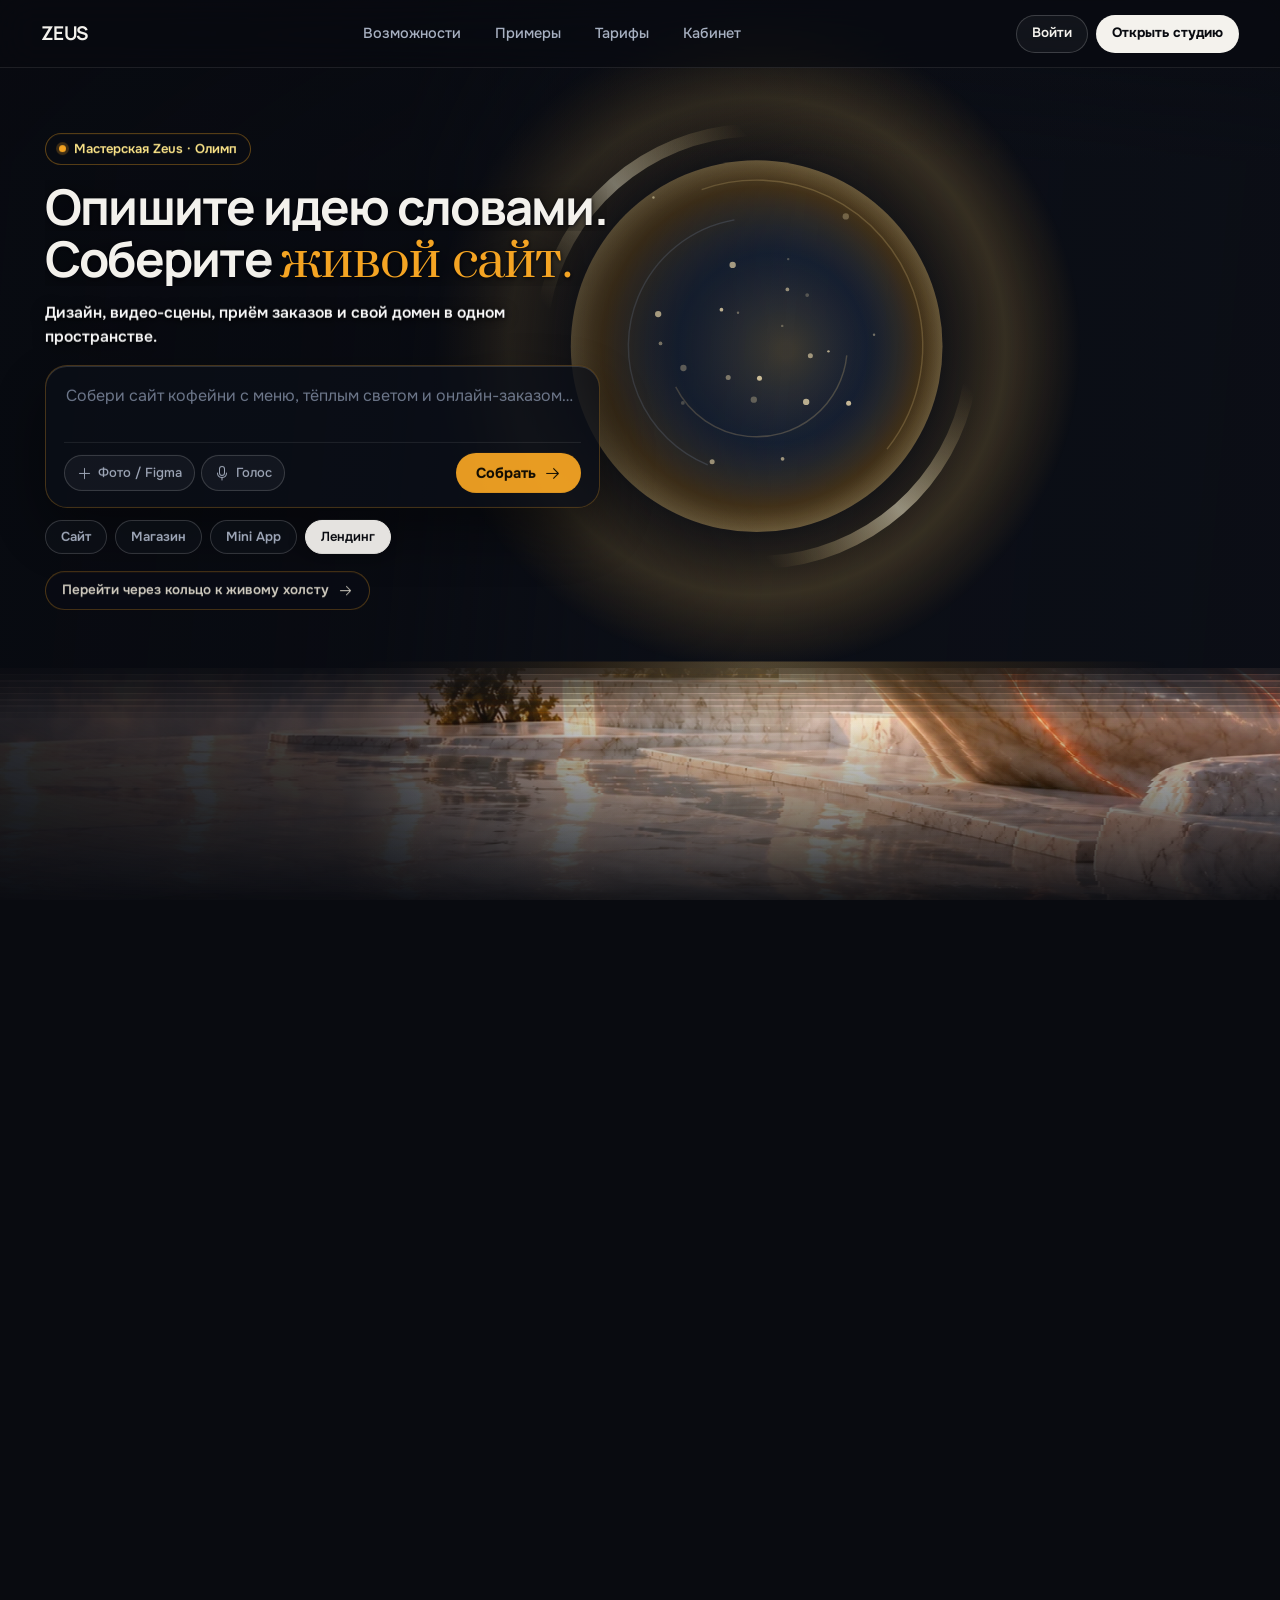
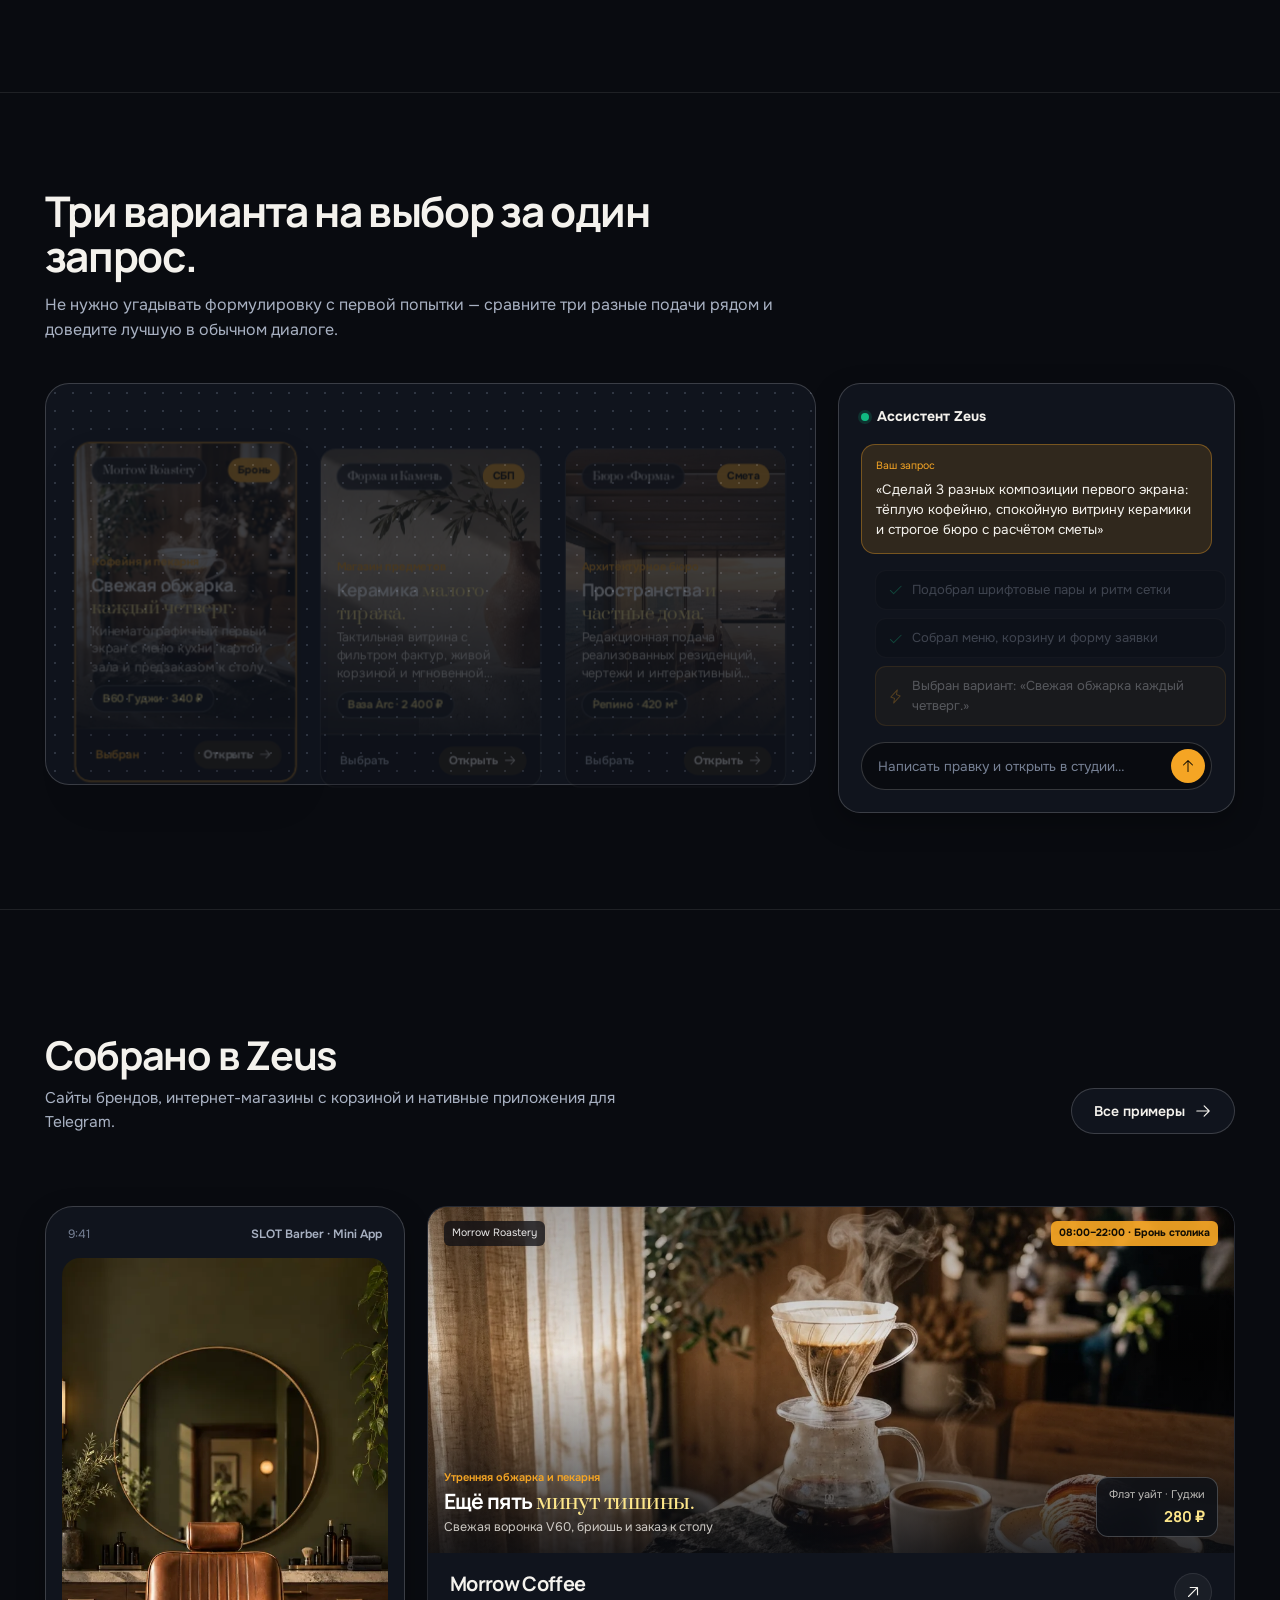
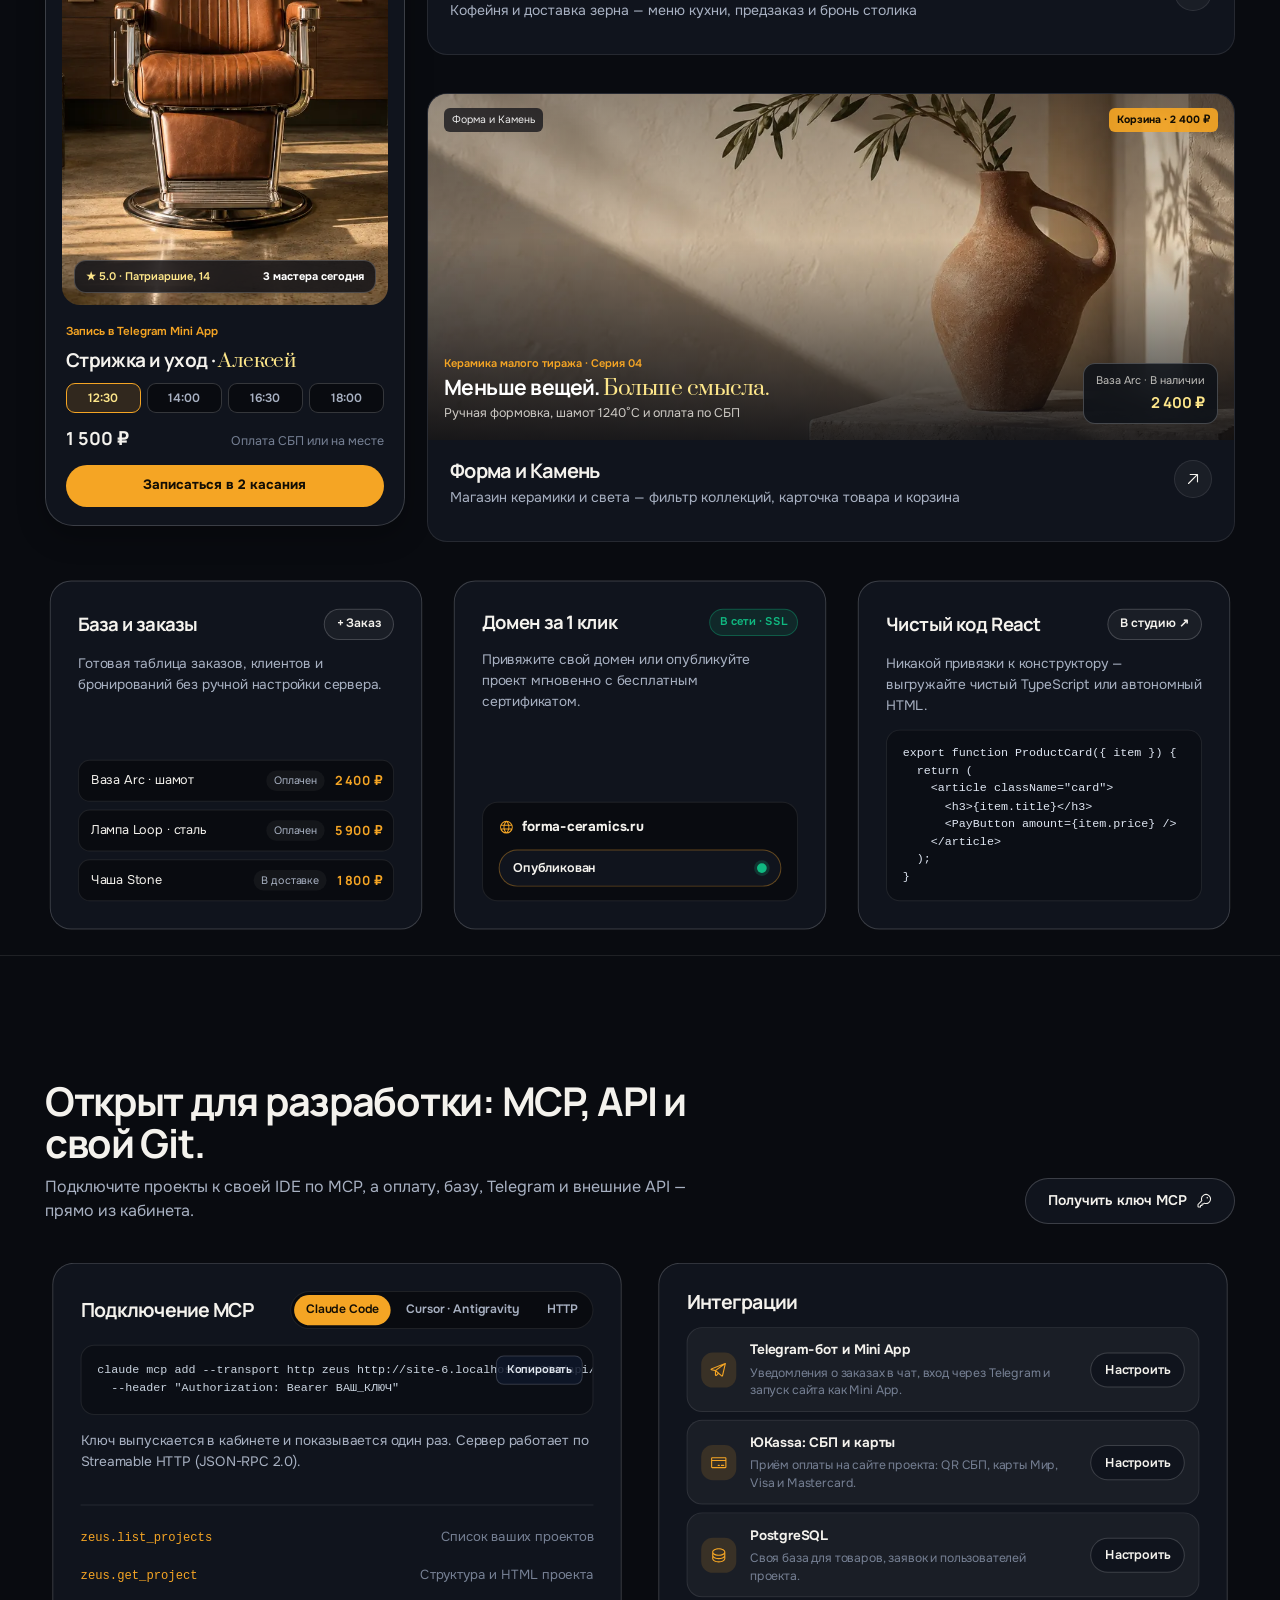
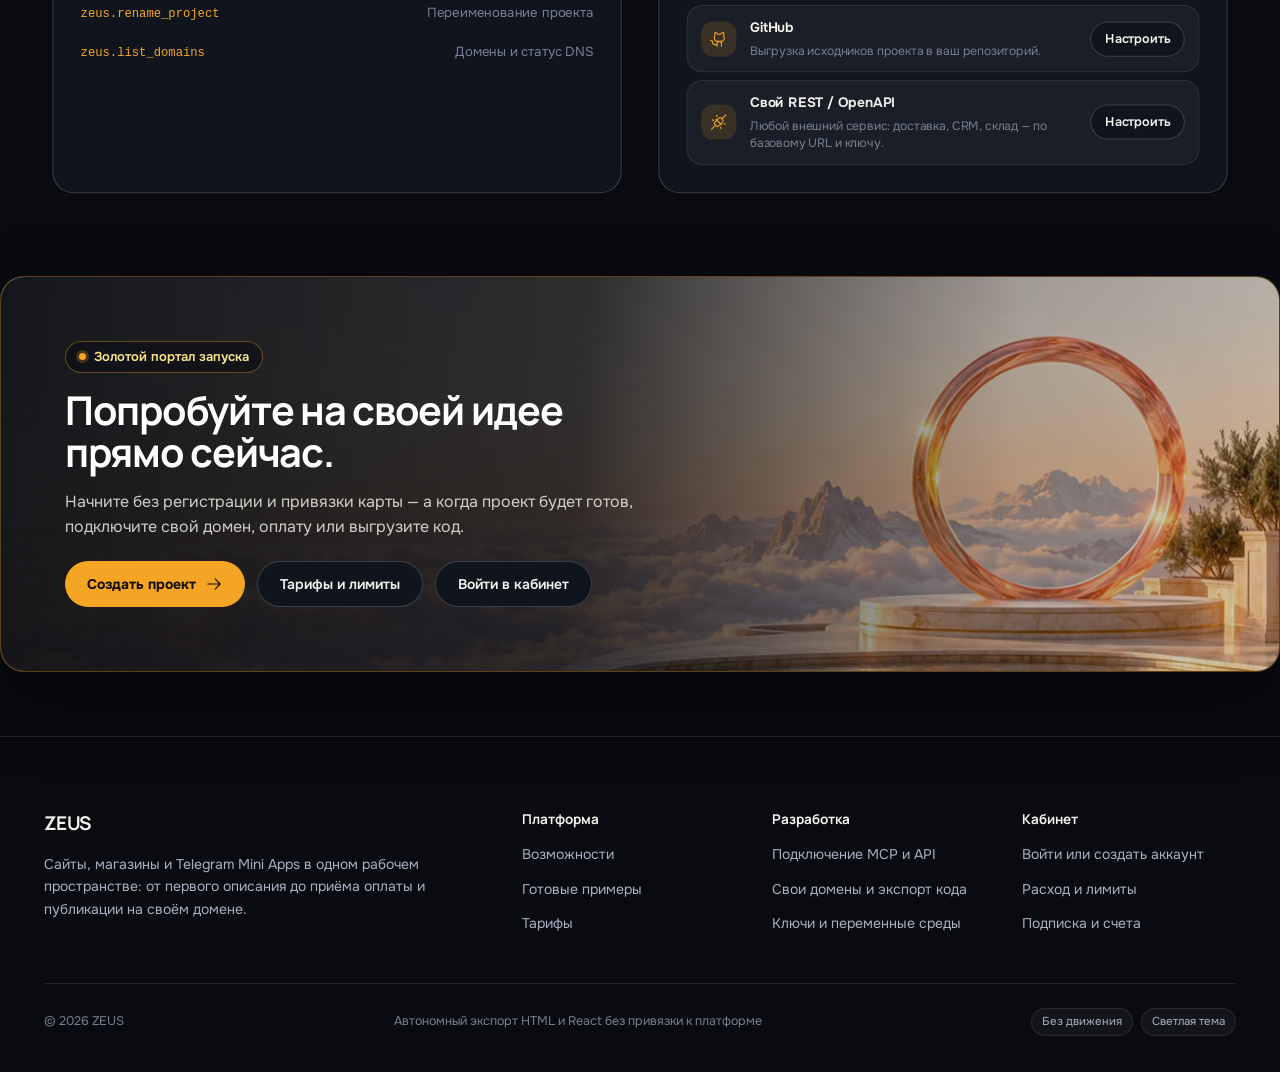
==== commit d2b2b452: "Deploy Olympus 5-scene living world with Zeus & Golden Ring portal" ====
--- a/index.html
+++ b/index.html
@@ -33,8 +33,8 @@
       rel="icon"
       href="data:image/svg+xml,<svg xmlns=%22http://www.w3.org/2000/svg%22 viewBox=%220 0 40 40%22><rect width=%2240%22 height=%2240%22 rx=%2210%22 fill=%22%23090b10%22/><text x=%2250%25%22 y=%2256%25%22 dominant-baseline=%22middle%22 text-anchor=%22middle%22 font-family=%22sans-serif%22 font-weight=%22800%22 font-size=%2222%22 fill=%22%23f5f5f7%22>Z</text></svg>"
     />
-    <script type="module" crossorigin src="./assets/index-DNWncPwm.js"></script>
-    <link rel="stylesheet" crossorigin href="./assets/index-DEqP1L1Q.css">
+    <script type="module" crossorigin src="./assets/index-DtTLWWze.js"></script>
+    <link rel="stylesheet" crossorigin href="./assets/index-89fuvsJE.css">
   </head>
   <body>
     <div id="root"></div>
--- a/assets/index-89fuvsJE.css
+++ b/assets/index-89fuvsJE.css
@@ -0,0 +1 @@
+@font-face{font-family:Onest;font-style:normal;font-weight:400 900;font-display:swap;src:url(./onest-cyrillic-DayYxulF.woff2) format("woff2");unicode-range:U+0301,U+0400-045F,U+0490-0491,U+04B0-04B1,U+2116}@font-face{font-family:Onest;font-style:normal;font-weight:400 900;font-display:swap;src:url(./onest-latin-Dun_Rd-l.woff2) format("woff2");unicode-range:U+0000-00FF,U+0131,U+0152-0153,U+02BB-02BC,U+02C6,U+02DA,U+02DC,U+0304,U+0308,U+0329,U+2000-206F,U+20AC,U+2122,U+2191,U+2193,U+2212,U+2215,U+FEFF,U+FFFD}@font-face{font-family:Prata;font-style:normal;font-weight:400;font-display:swap;src:url(./prata-cyrillic-CW5LVkdR.woff2) format("woff2");unicode-range:U+0301,U+0400-045F,U+0490-0491,U+04B0-04B1,U+2116}@font-face{font-family:Prata;font-style:normal;font-weight:400;font-display:swap;src:url(./prata-latin-DtyCfkTi.woff2) format("woff2");unicode-range:U+0000-00FF,U+0131,U+0152-0153,U+02BB-02BC,U+02C6,U+02DA,U+02DC,U+0304,U+0308,U+0329,U+2000-206F,U+20AC,U+2122,U+2191,U+2193,U+2212,U+2215,U+FEFF,U+FFFD}@font-face{font-family:Manrope;font-style:normal;font-weight:400 800;font-display:swap;src:url(./manrope-cyrillic-Dvxsihut.woff2) format("woff2");unicode-range:U+0301,U+0400-045F,U+0490-0491,U+04B0-04B1,U+2116}@font-face{font-family:Manrope;font-style:normal;font-weight:400 800;font-display:swap;src:url(./manrope-latin-DHIcAJRg.woff2) format("woff2");unicode-range:U+0000-00FF,U+0131,U+0152-0153,U+02BB-02BC,U+02C6,U+02DA,U+02DC,U+0304,U+0308,U+0329,U+2000-206F,U+20AC,U+2122,U+2191,U+2193,U+2212,U+2215,U+FEFF,U+FFFD}:root{color-scheme:dark;--bg: #090b10;--bg-elev: #10141d;--bg-card: #151b27;--bg-card-hover: #1b2231;--bg-soft: rgba(255, 255, 255, .045);--bg-glass: rgba(13, 16, 24, .82);--ink: #f4f2ed;--ink-2: #a8b1c2;--ink-3: #768094;--line: rgba(255, 255, 255, .09);--line-strong: rgba(255, 255, 255, .18);--accent: #f5a524;--accent-hover: #ffb83d;--accent-ink: #130e04;--accent-soft: rgba(245, 165, 36, .14);--accent-line: rgba(245, 165, 36, .36);--live: #10b981;--danger: #ef4444;--shadow-lg: 0 28px 72px rgba(0, 0, 0, .52);--shadow-sm: 0 10px 28px rgba(0, 0, 0, .28);--font-display: "Manrope", -apple-system, BlinkMacSystemFont, "Segoe UI", sans-serif;--font-editorial: "Prata", Georgia, serif;--font-sans: "Onest", -apple-system, BlinkMacSystemFont, "Segoe UI", sans-serif;--font-mono: ui-monospace, "SFMono-Regular", Menlo, Monaco, Consolas, monospace;--nav-h: 68px;--container: 1320px}:root[data-theme=light]{color-scheme:light;--bg: #f4f1ea;--bg-elev: #ffffff;--bg-card: #eae5da;--bg-card-hover: #e2dcd0;--bg-soft: rgba(17, 20, 27, .045);--bg-glass: rgba(244, 241, 234, .86);--ink: #111319;--ink-2: #48505e;--ink-3: #6c7484;--line: rgba(17, 19, 25, .1);--line-strong: rgba(17, 19, 25, .2);--accent: #f5a524;--accent-hover: #e59412;--accent-ink: #130e04;--accent-soft: rgba(217, 119, 6, .12);--accent-line: rgba(217, 119, 6, .34);--shadow-lg: 0 24px 60px rgba(20, 22, 28, .11);--shadow-sm: 0 10px 24px rgba(20, 22, 28, .07)}*,*:before,*:after{box-sizing:border-box}html,body{margin:0;padding:0;background:var(--bg);color:var(--ink);font-family:var(--font-sans);font-size:16px;line-height:1.55;-webkit-font-smoothing:antialiased;text-rendering:optimizeLegibility;overflow-x:clip}body[data-editor=true]{overflow:hidden}img,svg,video{display:block;max-width:100%}button,input,textarea,select{font:inherit;color:inherit}button{cursor:pointer;background:none;border:0}button:disabled{opacity:.48;cursor:not-allowed}a{color:inherit;text-decoration:none}:focus-visible{outline:2px solid var(--accent);outline-offset:2px}.z-sr{position:absolute;width:1px;height:1px;padding:0;margin:-1px;overflow:hidden;clip:rect(0,0,0,0);white-space:nowrap;border:0}.z-skip{position:fixed;top:-120px;left:16px;z-index:400;padding:10px 16px;border-radius:999px;background:var(--accent);color:var(--accent-ink);font-weight:700}.z-skip:focus{top:12px}h1,h2,h3,h4{margin:0;font-family:var(--font-display);font-weight:700;letter-spacing:-.032em;line-height:1.07;color:var(--ink)}h1 em,.r-project-heading h2 em{font-family:var(--font-editorial);font-style:normal;font-weight:400;letter-spacing:-.015em;color:var(--accent)}:root[data-theme=light] h1 em{color:#b86204}p{margin:0;color:var(--ink-2)}.z-section-label{display:flex;align-items:center;gap:10px;font-family:var(--font-sans);font-size:11px;font-weight:600;letter-spacing:0;text-transform:none;color:var(--ink-3)}.z-section-label>span:first-child{color:var(--accent)}.z-section-label>i{flex:1;max-width:72px;height:1px;background:var(--line-strong)}.z-brand{display:inline-flex;align-items:center;gap:10px;font-family:var(--font-display);font-size:19px;font-weight:800;letter-spacing:-.03em;color:var(--ink)}.z-brand.small{font-size:16px;gap:8px}.z-brand-mark{display:inline-grid;place-items:center;width:32px;height:32px;border-radius:9px;background:var(--accent);color:var(--accent-ink);box-shadow:inset 0 1px #ffffff59}.z-brand.small .z-brand-mark{width:28px;height:28px;border-radius:8px}.z-brand-mark svg{width:18px;height:18px}.z-brand b span{margin-left:2px;font-family:var(--font-sans);font-size:11px;font-weight:700;letter-spacing:0;padding:2px 5px;border-radius:5px;background:var(--accent-soft);color:var(--accent);vertical-align:middle}:root[data-theme=light] .z-brand b span{color:#b45309}.z-button{display:inline-flex;align-items:center;justify-content:center;gap:9px;min-height:46px;padding:0 22px;border-radius:999px;font-family:var(--font-sans);font-size:14px;font-weight:600;white-space:nowrap;transition:transform .18s ease,background-color .18s ease,border-color .18s ease}.z-button:active{transform:scale(.98)}.z-button.primary{background:var(--accent);color:var(--accent-ink);font-weight:700}.z-button.primary:hover{background:var(--accent-hover)}.z-button.secondary{background:var(--bg-elev);color:var(--ink);border:1px solid var(--line-strong)}.z-button.secondary:hover{background:var(--bg-card-hover);border-color:var(--accent-line)}.z-icon{display:inline-grid;place-items:center;width:38px;height:38px;border-radius:999px;border:1px solid var(--line);background:var(--bg-soft);color:var(--ink);flex-shrink:0;transition:background-color .18s ease,border-color .18s ease,transform .18s ease}.z-icon:hover:not(:disabled){background:var(--bg-card-hover);border-color:var(--line-strong)}.z-icon:active:not(:disabled){transform:scale(.96)}.z-main{padding-top:var(--nav-h);overflow-x:clip}.z-main:has(>.o-journey){padding-top:0}.z-editor-main{height:var(--z-app-height, 100dvh);overflow:hidden}@keyframes zRouteFade{0%{opacity:.92}to{opacity:1}}.z-route-enter{animation:zRouteFade .24s ease-out}.z-nav{position:fixed;top:0;left:0;right:0;z-index:120;height:var(--nav-h);display:flex;align-items:center;justify-content:space-between;gap:14px;padding:0 clamp(14px,3.2vw,44px);background:#090b109e;-webkit-backdrop-filter:blur(20px) saturate(140%);backdrop-filter:blur(20px) saturate(140%);border-bottom:1px solid var(--line)}:root[data-theme=light] .z-nav{background:#f4f1eac7}.z-nav>nav{display:flex;align-items:center;gap:6px}.z-nav>nav a{padding:8px 14px;border-radius:999px;font-size:14.5px;font-weight:500;color:var(--ink-2);transition:color .18s ease,background-color .18s ease}.z-nav>nav a:hover,.z-nav>nav a.active{color:var(--ink);background:var(--bg-soft)}.z-nav-actions{display:flex;align-items:center;gap:8px}.z-nav-signin{display:inline-flex;align-items:center;height:38px;padding:0 15px;border-radius:999px;border:1px solid var(--line-strong);background:var(--bg-soft);font-size:13.5px;font-weight:600;color:var(--ink);white-space:nowrap}.z-nav-signin:hover{border-color:var(--accent-line);background:var(--bg-card-hover)}.z-nav-cta{display:inline-flex;align-items:center;height:38px;padding:0 16px;border-radius:999px;background:var(--ink);color:var(--bg);font-size:13.5px;font-weight:700;white-space:nowrap;transition:transform .16s ease,opacity .16s ease}.z-nav-cta:hover{opacity:.92}.z-nav-user-chip{display:inline-flex;align-items:center;gap:8px;height:38px;padding:0 12px 0 6px;border-radius:999px;border:1px solid var(--line-strong);background:var(--bg-elev);white-space:nowrap}.z-nav-user-meta{display:flex;align-items:baseline;gap:6px;font-size:13px}.z-nav-user-meta small{font-family:var(--font-sans);font-size:11px;color:var(--accent)}.z-avatar-badge{display:inline-grid;place-items:center;width:34px;height:34px;border-radius:999px;background:linear-gradient(135deg,#f5a524,#d97706);color:#130e04;font-family:var(--font-display);font-size:13px;font-weight:800;flex-shrink:0}.z-avatar-badge.tiny{width:26px;height:26px;font-size:11px}.z-avatar-badge.large{width:52px;height:52px;font-size:18px}.z-demo-note i,.z-work-name span i{display:inline-block;width:7px;height:7px;border-radius:999px;background:var(--accent);box-shadow:0 0 0 3px var(--accent-soft)}.z-demo-note i.live,.z-work-name span i.live{background:var(--live)}.z-menu-toggle{display:none}@media (max-width: 980px){:root{--nav-h: 60px}.z-nav>nav,.z-nav-cta{display:none}.z-menu-toggle{display:inline-grid}}@media (max-width: 520px){.z-nav-signin,.z-nav-user-chip{display:none}.z-nav-actions{gap:6px}.z-nav .z-icon{width:35px;height:35px}}.z-mobile-auth-strip{padding-top:8px}.z-mobile-auth-strip .z-button{width:100%}.z-footer{position:relative;z-index:1;max-width:var(--container);margin:0 auto;padding:clamp(44px,6vw,72px) clamp(16px,3.5vw,44px) 36px;border-top:1px solid var(--line)}.z-footer-mcp-pill{margin-top:16px;display:inline-flex;flex-wrap:wrap;align-items:center;gap:10px;padding:7px 12px;border-radius:10px;border:1px solid var(--line-strong);background:var(--bg-elev);font-size:12px}.z-footer-mcp-pill code{font-family:var(--font-mono);color:var(--accent)}.z-footer-mcp-pill span{color:var(--ink-3)}.z-footer-link-btn{padding:0;font-size:14px;color:var(--ink-2)}.z-footer-link-btn:hover{color:var(--ink)}.z-footer-top{display:grid;grid-template-columns:minmax(0,1.2fr) minmax(0,1.4fr);gap:clamp(28px,5vw,64px);padding-bottom:36px;background-image:radial-gradient(520px 180px at 85% 0%,var(--accent-soft),transparent 72%)}.z-footer-brand p{margin-top:14px;max-width:390px;font-size:14px;line-height:1.6}.z-footer-cols{display:grid;grid-template-columns:repeat(2,minmax(0,1fr));gap:28px}.z-footer-cols nav,.z-footer-specs{margin:14px 0 0;padding:0;list-style:none;display:grid;gap:9px;font-size:14px;color:var(--ink-2)}.z-footer-cols nav a:hover{color:var(--ink)}.z-footer-bottom{display:flex;flex-wrap:wrap;justify-content:space-between;gap:12px 24px;padding-top:22px;border-top:1px solid var(--line);font-family:var(--font-sans);font-size:11px;letter-spacing:0;text-transform:none;color:var(--ink-3)}@media (max-width: 760px){.z-footer-top,.z-footer-cols{grid-template-columns:1fr}}.z-dialog{width:min(520px,calc(100vw - 24px));max-height:calc(100dvh - 28px);margin:auto;padding:0;border:1px solid var(--line-strong);border-radius:20px;background:var(--bg-elev);color:var(--ink);box-shadow:var(--shadow-lg)}.z-dialog.wide{width:min(1120px,calc(100vw - 24px))}.z-dialog::backdrop{background:#05070cb8;-webkit-backdrop-filter:blur(8px);backdrop-filter:blur(8px)}.z-dialog-inner{display:grid;gap:18px;padding:clamp(18px,3vw,28px)}.z-dialog-title{display:flex;align-items:center;justify-content:space-between;gap:12px}.z-dialog-title h2{font-size:20px}.z-dialog-note{font-size:13px;color:var(--ink-3)}.z-dialog-actions{display:flex;flex-wrap:wrap;gap:10px}.z-mobile-menu{display:grid;border-top:1px solid var(--line)}.z-mobile-menu a{display:grid;grid-template-columns:36px 1fr auto;align-items:center;padding:15px 4px;border-bottom:1px solid var(--line);font-size:17px;font-weight:600}.z-mobile-menu a span{font-family:var(--font-sans);font-size:12px;color:var(--accent)}.z-info-list{display:grid;gap:10px;padding:14px 0;border-top:1px solid var(--line);border-bottom:1px solid var(--line)}.z-info-list span{display:flex;align-items:center;gap:10px;font-size:14px;color:var(--ink)}.z-info-list svg{color:var(--accent);flex-shrink:0}.z-example-preview{height:min(68dvh,640px);border-radius:14px;overflow:hidden;border:1px solid var(--line-strong);background:var(--bg)}.z-main{position:relative;z-index:1}.o-living-world{position:fixed;top:0;right:0;bottom:0;left:0;z-index:0;pointer-events:none;overflow:hidden;background:var(--bg)}.o-living-still img{width:100%;height:100%;object-fit:cover;opacity:.34;filter:saturate(.95) contrast(1.04)}.o-living-world.is-subpage .o-living-still img{opacity:.14}.o-veo-layer{position:absolute;top:0;right:0;bottom:0;left:0;width:100%;height:100%;object-fit:cover;opacity:0;transition:opacity .7s ease}.o-living-world.is-home .o-veo-hero{opacity:.76}.o-living-world.is-subpage .o-veo-hero{opacity:.16}body[data-chapter=portal] .o-living-world.is-home .o-veo-hero,body[data-chapter=work] .o-living-world.is-home .o-veo-hero{opacity:.18}body[data-chapter=portal] .o-living-world.is-home .o-veo-portal,body[data-chapter=work] .o-living-world.is-home .o-veo-portal{opacity:.56}:root[data-theme=light] .o-living-world.is-home .o-veo-hero{opacity:.28;filter:brightness(1.12) saturate(.88)}:root[data-theme=light] .o-living-world.is-home .o-veo-portal{opacity:.2}.o-living-scrim{position:absolute;top:0;right:0;bottom:0;left:0;background:radial-gradient(920px 540px at 50% 24%,#090b1047,#090b10a3 68%,#090b10f0),linear-gradient(180deg,rgba(9,11,16,.32) 0%,rgba(9,11,16,.44) 48%,var(--bg) 96%)}:root[data-theme=light] .o-living-scrim{background:radial-gradient(920px 540px at 50% 24%,rgba(244,241,234,.45) 0%,rgba(244,241,234,.82) 70%,var(--bg) 100%),linear-gradient(180deg,rgba(244,241,234,.52) 0%,var(--bg) 92%)}.o-journey{position:relative;--mx: 50%;--my: 34%}.r-stage{position:relative;height:100dvh;min-height:650px;display:flex;flex-direction:column;justify-content:flex-start;gap:18px;padding:calc(var(--nav-h) + clamp(14px,2.2vh,28px)) clamp(16px,3.5vw,48px) 64px;overflow:clip}.o-journey.o-still .r-stage{height:auto;min-height:0;padding-bottom:28px;overflow:visible}.o-backdrop{position:absolute;top:0;right:0;bottom:0;left:0;z-index:0;pointer-events:none}.o-backdrop img{width:100%;height:100%;object-fit:cover;opacity:.24}.z-hero-layout,.r-bottom{position:relative;z-index:2;width:100%;max-width:1180px;margin-inline:auto}.z-hero-layout{display:flex;flex-direction:column;align-items:center;gap:clamp(18px,2.4vh,28px)}.r-hero{display:grid;justify-items:center;text-align:center;gap:clamp(10px,1.5vh,16px);width:100%;max-width:860px;min-width:0;will-change:transform,opacity}.r-hero h1{font-size:clamp(2.25rem,4.2vw,3.95rem);line-height:1.04;letter-spacing:-.036em;text-wrap:balance;text-shadow:0 12px 36px rgba(0,0,0,.36)}:root[data-theme=light] .r-hero h1{text-shadow:none}.r-hero-sub{max-width:58ch;font-size:clamp(.98rem,1.12vw,1.12rem);line-height:1.52;color:var(--ink-2)}.r-composer{width:min(760px,100%);text-align:left}.z-start{display:grid;gap:10px;min-width:0}.z-prompt{position:relative;display:grid;gap:8px;padding:14px 16px 12px;border-radius:24px;border:1px solid rgba(255,255,255,.16);background:#0d111ac7;-webkit-backdrop-filter:blur(22px) saturate(140%);backdrop-filter:blur(22px) saturate(140%);box-shadow:inset 0 1px #ffffff24,0 24px 56px #0000006b;transition:border-color .2s ease,box-shadow .2s ease}:root[data-theme=light] .z-prompt{border-color:#11131929;background:#ffffffe0;box-shadow:inset 0 1px #ffffffe6,0 20px 48px #1113191a}.z-prompt:focus-within{border-color:var(--accent);box-shadow:0 0 0 3px var(--accent-soft),0 24px 56px #00000073}.z-prompt textarea{width:100%;min-height:46px;max-height:112px;resize:none;border:0;background:transparent;font-size:16px;line-height:1.45;color:var(--ink)}.z-prompt textarea::placeholder{color:var(--ink-3)}.z-prompt textarea:focus{outline:none}.z-attach-popover{display:flex;flex-wrap:wrap;gap:6px;padding:8px 10px;border-radius:14px;border:1px solid var(--line-strong);background:var(--bg-elev)}.z-attach-popover button{display:inline-flex;align-items:center;gap:6px;padding:6px 11px;border-radius:999px;background:var(--bg-soft);border:1px solid var(--line);font-size:12.5px;font-weight:600;color:var(--ink)}.z-attach-popover button:hover{border-color:var(--accent-line);background:var(--accent-soft)}.z-prompt-tools{display:flex;flex-wrap:wrap;align-items:center;justify-content:space-between;gap:8px;padding-top:8px;border-top:1px solid var(--line)}.z-prompt-left{display:flex;flex-wrap:wrap;align-items:center;gap:6px}.z-capsule-chip{display:inline-flex;align-items:center;gap:6px;height:36px;padding:0 12px;border-radius:999px;border:1px solid var(--line-strong);background:var(--bg-soft);font-size:13px;font-weight:500;color:var(--ink-2);white-space:nowrap}.z-capsule-chip:hover{border-color:var(--accent-line);color:var(--ink)}.z-style-select select{height:36px;padding:0 12px;border-radius:999px;border:1px solid var(--line-strong);background:var(--bg-soft);font-size:13px;font-weight:500;color:var(--ink-2);cursor:pointer}.z-prompt-right{display:flex;align-items:center;gap:8px;margin-left:auto}.z-mic-btn.recording{border-color:var(--danger);color:var(--danger)}.z-create{display:inline-flex;align-items:center;gap:8px;height:40px;padding:0 20px;border-radius:999px;background:var(--accent);color:var(--accent-ink);font-size:14.5px;font-weight:700;white-space:nowrap;transition:background-color .18s ease,transform .18s ease}.z-create:hover{background:var(--accent-hover)}.z-create:active{transform:scale(.98)}.z-starters{display:flex;flex-wrap:wrap;justify-content:center;gap:6px}.z-starters button{display:inline-flex;align-items:center;gap:6px;height:32px;padding:0 13px;border-radius:999px;border:1px solid var(--line-strong);background:#10141db8;-webkit-backdrop-filter:blur(10px);backdrop-filter:blur(10px);font-size:12.5px;font-weight:500;color:var(--ink-2);transition:border-color .16s ease,color .16s ease,background-color .16s ease}:root[data-theme=light] .z-starters button{background:#fffc}.z-starters button:hover,.z-starters button[aria-pressed=true]{border-color:var(--accent-line);background:var(--accent-soft);color:var(--ink)}.z-demo-note{display:flex;align-items:center;justify-content:center;gap:8px;font-size:12.5px;color:var(--ink-2)}.z-prompt-notice{padding:9px 13px;border-radius:12px;border:1px solid var(--accent-line);background:var(--accent-soft);font-size:13.5px;font-weight:500;color:var(--ink);text-align:center}.z-stage-dock{position:relative;display:flex;flex-direction:column;gap:10px;width:min(1060px,100%);min-width:0;transform-origin:center top;will-change:transform}.z-stage-enter-bar{display:flex;align-items:center;justify-content:space-between;gap:12px;padding:0 4px}.z-stage-enter-bar>span{font-family:var(--font-sans);font-size:11px;font-weight:600;letter-spacing:0;color:#60a5fa}:root[data-theme=light] .z-stage-enter-bar>span{color:#2563eb}.r-project{position:relative;border-radius:16px;border:1.5px solid rgba(59,130,246,.65);background:#10131b;color:#f6f3ec;overflow:visible;box-shadow:0 0 0 1px #3b82f629,0 32px 80px #0000008f}.r-project[data-warm=true]{background:#231912;border-color:#f5a524bf}.z-stage-window-bar{display:flex;align-items:center;justify-content:space-between;gap:10px;padding:10px 16px;border-radius:15px 15px 0 0;background:#0b0e15f0;border-bottom:1px solid rgba(255,255,255,.1)}.z-canvas-frame-tag{display:inline-flex;align-items:center;gap:8px;font-family:var(--font-sans);font-size:11.5px;font-weight:600;color:#93c5fd}.z-canvas-frame-tag i{width:8px;height:8px;border-radius:2px;background:#3b82f6}.z-stage-presets{display:flex;align-items:center;gap:4px;padding:3px;border-radius:999px;background:#ffffff12}.z-stage-presets button{padding:5px 12px;border-radius:999px;font-size:12.5px;font-weight:600;color:#f6f3ecc2;white-space:nowrap}.z-stage-presets button.active{background:#f5a524;color:#130e04}.z-stage-mode-switch{display:flex;gap:4px}.z-stage-mode-switch button{padding:5px 11px;border-radius:999px;border:1px solid rgba(255,255,255,.14);font-family:var(--font-sans);font-size:11.5px;color:#f6f3eccc}.z-stage-mode-switch button[aria-pressed=true]{background:#ffffff29;color:#fff;border-color:#ffffff52}.z-stage-viewport{position:relative;min-height:clamp(330px,44vh,450px);display:flex;flex-direction:column;justify-content:space-between;gap:16px;padding:clamp(16px,2.2vw,26px);border-radius:0 0 15px 15px;overflow:hidden;isolation:isolate}.r-project-art{position:absolute;top:0;right:0;bottom:0;left:0;z-index:-2;width:100%;height:100%;object-fit:cover;transition:filter .3s ease}.r-project[data-warm=true] .r-project-art{filter:sepia(.24) saturate(1.18) brightness(.95)}.r-reading-surface{position:absolute;top:0;right:0;bottom:0;left:0;z-index:-1;background:linear-gradient(95deg,#0a0c12e6,#0a0c12b8 55%,#0a0c126b),linear-gradient(180deg,#0a0c1259,#0a0c12e0)}.r-project[data-warm=true] .r-reading-surface{background:linear-gradient(95deg,#20140ceb,#20140cb8 58%,#20140c6b),linear-gradient(180deg,#20140c4d,#180f09e6)}.r-project-nav{display:flex;align-items:center;justify-content:space-between;gap:12px}.r-project-nav strong{font-family:var(--font-sans);font-size:12.5px;letter-spacing:0;color:#f6f3ece6}.r-project-nav button{display:inline-flex;align-items:center;gap:6px;padding:6px 13px;border-radius:999px;background:#ffffff21;-webkit-backdrop-filter:blur(8px);backdrop-filter:blur(8px);color:#fff;font-size:13px;font-weight:600}.r-project-heading{display:grid;gap:12px;max-width:460px;margin-block:auto}.z-stage-kicker{font-family:var(--font-sans);font-size:11px;font-weight:600;letter-spacing:0;text-transform:none;color:#f5a524}.r-project-heading h2{font-size:clamp(1.75rem,2.8vw,2.55rem);color:#fff}.r-project-heading p{font-size:14.5px;line-height:1.5;color:#f6f3ecd9}.r-collection{display:inline-flex;align-items:center;gap:8px;width:fit-content;min-height:44px;margin-top:4px;padding:0 18px;border-radius:999px;background:#f5a524;color:#130e04;font-size:14px;font-weight:700}.r-project-detail{position:absolute;top:56px;right:18px;z-index:5;width:min(296px,calc(100% - 36px));display:grid;gap:10px;padding:16px;border-radius:14px;border:1px solid rgba(255,255,255,.2);background:#0d1018f2;-webkit-backdrop-filter:blur(14px);backdrop-filter:blur(14px);color:#f6f3ec;box-shadow:var(--shadow-lg)}.r-detail-top{display:flex;align-items:center;justify-content:space-between;font-family:var(--font-sans);font-size:10.5px;letter-spacing:0;color:#f5a524}.r-detail-top button{width:28px;height:28px;border-radius:999px;background:#ffffff1f;color:#fff;font-size:16px}.r-project-detail h3{font-size:15px;color:#fff}.r-detail-row{display:flex;align-items:center;justify-content:space-between;gap:8px;padding-top:8px;border-top:1px solid rgba(255,255,255,.1);font-size:13.5px}.r-detail-row b{color:#f5a524;white-space:nowrap}.z-stage-files{display:grid;gap:14px;margin-block:auto;padding:18px;border-radius:14px;border:1px solid rgba(255,255,255,.16);background:#0b0e15e6;-webkit-backdrop-filter:blur(12px);backdrop-filter:blur(12px)}.z-stage-domain{font-family:var(--font-sans);font-size:11.5px;color:#f5a524}.z-stage-files h3{font-size:19px;color:#fff}.z-stage-file-list{display:grid;border-top:1px solid rgba(255,255,255,.1)}.z-stage-file-row{display:grid;grid-template-columns:120px 1fr auto;align-items:center;gap:12px;padding:10px 0;border-bottom:1px solid rgba(255,255,255,.1);font-size:13.5px;color:#f6f3ecd9}.z-stage-file-row code{font-family:var(--font-mono);font-size:12.5px;color:#f5a524}.z-stage-file-row svg{color:#10b981}.z-stage-pipeline{display:flex;flex-wrap:wrap;gap:8px 16px;font-family:var(--font-sans);font-size:11.5px;color:#f6f3ecc7}.r-builder{display:flex;flex-wrap:wrap;align-items:center;justify-content:space-between;gap:10px;padding:10px 14px;border-radius:14px;border:1px solid rgba(255,255,255,.15);background:#0a0d14db;-webkit-backdrop-filter:blur(12px);backdrop-filter:blur(12px)}.r-builder-meta{display:grid;gap:2px}.r-builder-meta b{font-family:var(--font-sans);font-size:11px;letter-spacing:0;text-transform:none;color:#f5a524}.r-builder-meta span{font-size:12.5px;color:#f6f3ecc2}.r-builder-actions{display:flex;flex-wrap:wrap;align-items:center;gap:8px}.r-builder-actions>button{display:inline-flex;align-items:center;gap:6px;min-height:36px;padding:0 14px;border-radius:999px;border:1px solid rgba(255,255,255,.18);background:#ffffff17;color:#fff;font-size:13px;font-weight:600}.r-builder-actions>button.r-open-studio{background:#f5a524;border-color:#f5a524;color:#130e04;font-weight:700}.r-enter{display:inline-flex;align-items:center;gap:6px;padding:7px 15px;border-radius:999px;border:1px solid rgba(59,130,246,.45);background:#0f172adb;-webkit-backdrop-filter:blur(12px);backdrop-filter:blur(12px);color:#dbeafe;font-size:12.5px;font-weight:600}.r-enter:hover{border-color:#60a5fa;color:#fff}:root[data-theme=light] .r-enter{background:#ffffffeb;color:#1e3a8a}.z-mobile-enter-row{order:-1;display:flex}.z-mobile-enter-row .z-button{width:100%;min-height:42px}.r-bottom{position:absolute;left:50%;bottom:12px;transform:translate(-50%);width:min(1180px,calc(100% - 32px));z-index:6;display:flex;flex-wrap:wrap;align-items:center;justify-content:space-between;gap:12px;padding:8px 18px;border-radius:999px;border:1px solid var(--line);background:#090b10c7;-webkit-backdrop-filter:blur(14px);backdrop-filter:blur(14px)}:root[data-theme=light] .r-bottom{background:#f4f1eae0}.o-journey.o-still .r-bottom{position:relative;left:auto;bottom:auto;transform:none;width:100%;margin-top:8px}.r-bottom-caption{font-size:12.5px;color:var(--ink-3)}.r-bottom>button{display:inline-flex;align-items:center;gap:7px;font-size:13px;font-weight:600;color:var(--ink)}.r-bottom>button:hover{color:var(--accent)}@media (max-width: 959px){.r-stage{height:auto;min-height:0;padding-top:calc(var(--nav-h) + 10px);padding-bottom:22px;gap:12px;overflow:visible}.z-hero-layout{gap:12px}.r-hero{gap:8px}.r-hero h1{font-size:clamp(1.8rem,7.2vw,2.45rem)}.r-hero-sub{font-size:14px;line-height:1.44}.z-prompt{padding:10px 12px;gap:6px;border-radius:18px}.z-prompt textarea{min-height:38px;font-size:14.5px}.z-capsule-chip,.z-style-select select{height:32px;padding:0 9px;font-size:12px}.z-create{height:36px;padding:0 15px;font-size:13.5px}.z-starters button{height:27px;padding:0 9px;font-size:11.5px}.z-demo-note,.z-canvas-frame-tag{display:none}.z-stage-window-bar{flex-wrap:wrap;justify-content:center}.z-stage-mode-switch{display:none}.z-stage-viewport{min-height:310px}.r-bottom-caption{display:none}.r-bottom{justify-content:center}}@media (max-height: 660px) and (min-width: 960px){.r-stage{padding-top:calc(var(--nav-h) + 8px);padding-bottom:14px;gap:10px}.r-hero h1{font-size:2.05rem}.z-stage-viewport{min-height:290px;padding:14px 18px;gap:8px}.r-project-heading{gap:8px}.r-project-heading h2{font-size:1.65rem}}.m-lab,.o-gallery,.m-ownership,.z-recent,.a-product-intro,.o-product-pipeline,.m-product-facts,.a-explore-intro,.z-collection,.a-plans-intro,.z-plans-grid,.z-faq,.z-not-found{max-width:var(--container);margin-inline:auto;padding:clamp(56px,7vw,96px) clamp(16px,3.5vw,48px)}.m-lab{display:grid;gap:28px;border-top:1px solid var(--line)}.m-section-head{display:grid;gap:12px;max-width:680px}.m-section-head h2,.o-gallery-heading h2,.m-ownership-copy h2,.o-invitation-content h2,.z-faq-lead h2{font-size:clamp(1.85rem,3.1vw,2.85rem)}.m-live{display:grid;gap:16px}.m-edit-toolbar{display:flex;flex-wrap:wrap;align-items:center;justify-content:space-between;gap:12px}.m-edit-commands,.m-example-pills{display:flex;flex-wrap:wrap;gap:8px}.m-edit-commands button,.m-example-pills button{display:inline-flex;align-items:center;gap:7px;min-height:38px;padding:0 14px;border-radius:999px;border:1px solid var(--line-strong);background:var(--bg-elev);font-size:13px;font-weight:600;color:var(--ink-2)}.m-edit-commands button[aria-pressed=true],.m-example-pills button[aria-pressed=true],.m-edit-commands button:hover,.m-example-pills button:hover{border-color:var(--accent-line);background:var(--accent-soft);color:var(--ink)}.m-sample{position:relative;display:grid;gap:24px;padding:clamp(20px,3vw,32px);border-radius:14px;border:1px solid var(--line-strong);background:#f7f4ed;color:#15161a;box-shadow:var(--shadow-sm);transition:background-color .25s ease,color .25s ease}.m-live[data-night=true] .m-sample{background:#121621;color:#f5f3ee;border-color:#f5a52459}.m-sample-nav,.m-sample-bottom{display:flex;flex-wrap:wrap;align-items:center;justify-content:space-between;gap:12px}.m-sample-nav{padding-bottom:14px;border-bottom:1px solid rgba(125,128,138,.22)}.m-sample-brand{display:flex;align-items:baseline;gap:10px}.m-sample-brand strong{font-family:var(--font-display);font-size:15px;letter-spacing:.04em}.m-sample-brand span{font-family:var(--font-sans);font-size:11.5px;opacity:.62}.m-sample-nav>button{display:inline-flex;align-items:center;gap:6px;padding:7px 13px;border-radius:999px;border:1px solid rgba(125,128,138,.3);font-size:12.5px;font-weight:600}.m-sample-body{display:grid;grid-template-columns:minmax(0,1.05fr) minmax(0,.95fr);align-items:center;gap:clamp(20px,3.5vw,44px)}.m-sample.alternate .m-sample-copy{order:2}.m-sample.alternate .m-sample-image{order:1}.m-sample-copy{display:grid;gap:14px}.m-sample-kicker{font-family:var(--font-sans);font-size:11px;font-weight:600;letter-spacing:0;color:#b45309}.m-live[data-night=true] .m-sample-kicker{color:#f5a524}.m-sample-copy h3{font-size:clamp(1.65rem,2.6vw,2.35rem);color:inherit}.m-sample-copy p{color:inherit;opacity:.78;max-width:44ch}.m-sample-cta-row{display:flex;flex-wrap:wrap;align-items:center;gap:12px;padding-top:4px}.m-sample-primary{display:inline-flex;align-items:center;gap:8px;min-height:42px;padding:0 18px;border-radius:999px;background:#f5a524;color:#130e04;font-size:13.5px;font-weight:700}.m-sample-fork{font-size:13.5px;font-weight:600;text-decoration:underline;text-underline-offset:4px}.m-sample-copy small{font-family:var(--font-sans);font-size:12px;opacity:.68}.m-sample-image{position:relative;border-radius:10px;overflow:hidden;aspect-ratio:16 / 10;background:#1a1d24}.m-sample-image img{width:100%;height:100%;object-fit:cover}.m-sample-spec-tag{position:absolute;bottom:10px;right:10px;padding:4px 9px;border-radius:6px;background:#0a0c12c7;color:#f5a524;font-family:var(--font-sans);font-size:10px;letter-spacing:0}.m-sample-bottom{padding-top:14px;border-top:1px solid rgba(125,128,138,.22);font-family:var(--font-sans);font-size:11px;letter-spacing:0;opacity:.66}.m-sample-detail{position:absolute;top:64px;right:20px;z-index:4;width:min(320px,calc(100% - 40px));display:grid;gap:10px;padding:18px;border-radius:12px;border:1px solid var(--line-strong);background:var(--bg-elev);color:var(--ink);box-shadow:var(--shadow-lg)}.m-sample-detail>.z-icon{justify-self:end;width:30px;height:30px}.m-detail-actions{display:flex;flex-wrap:wrap;gap:10px;padding-top:6px}.m-detail-actions button,.m-detail-actions a{display:inline-flex;align-items:center;gap:6px;font-size:13px;font-weight:600;color:var(--accent)}.m-lab-caption{display:flex;flex-wrap:wrap;align-items:center;justify-content:space-between;gap:14px;padding-top:16px;border-top:1px solid var(--line);font-size:14px}.m-lab-fact{display:flex;align-items:center;gap:10px;color:var(--ink-2)}.m-lab-fact svg{color:var(--accent);flex-shrink:0}.m-lab-caption>a{display:inline-flex;align-items:center;gap:6px;font-weight:600;color:var(--ink)}@media (max-width: 820px){.m-sample-body{grid-template-columns:1fr}}.o-gallery{display:grid;gap:32px;border-top:1px solid var(--line)}.o-gallery-heading{display:flex;flex-wrap:wrap;align-items:flex-end;justify-content:space-between;gap:20px}.o-gallery-heading>div{display:grid;gap:10px;max-width:620px}.o-gallery-grid{display:grid;grid-template-columns:repeat(12,minmax(0,1fr));gap:20px}.o-gallery-0,.o-gallery-3{grid-column:span 7}.o-gallery-1,.o-gallery-2{grid-column:span 5}.o-gallery-card{display:flex;flex-direction:column;border-radius:16px;border:1px solid var(--line);background:var(--bg-elev);overflow:hidden;transition:transform .22s ease,border-color .22s ease}.o-gallery-card:hover{transform:translateY(-3px);border-color:var(--accent-line)}.o-gallery-card-body{display:flex;align-items:flex-start;justify-content:space-between;gap:14px;padding:20px 22px}.o-gallery-card-body h3{font-size:20px;margin-bottom:6px}.o-gallery-card-body p{font-size:14px;margin-bottom:12px}.o-card-specs{display:flex;flex-wrap:wrap;gap:6px}.o-card-specs span{padding:4px 9px;border-radius:6px;border:1px solid var(--line);background:var(--bg-soft);font-family:var(--font-sans);font-size:11px;color:var(--ink-2)}.o-card-open{display:inline-grid;place-items:center;width:38px;height:38px;border-radius:999px;background:var(--bg-soft);border:1px solid var(--line);color:var(--ink);flex-shrink:0}.o-gallery-card:hover .o-card-open{background:var(--accent);border-color:var(--accent);color:var(--accent-ink)}.z-project-art{position:relative;aspect-ratio:16 / 10;overflow:hidden;background:#12151e;color:#f7f4ed;isolation:isolate}.z-project-art>img{width:100%;height:100%;object-fit:cover;transition:transform .45s ease}.o-gallery-card:hover .z-project-art>img,.z-cover-button:hover .z-project-art>img{transform:scale(1.04)}.z-art-scrim{position:absolute;top:0;right:0;bottom:0;left:0;background:linear-gradient(180deg,#090b108c,#090b101f 44%,#090b10db)}.z-art-chrome-top{position:absolute;top:14px;left:16px;right:16px;z-index:2;display:flex;align-items:center;justify-content:space-between;gap:8px;font-family:var(--font-sans);font-size:10.5px;letter-spacing:0}.z-art-chrome-top span{padding:4px 8px;border-radius:6px;background:#0a0c12b8;-webkit-backdrop-filter:blur(8px);backdrop-filter:blur(8px);color:#ffffffe6;white-space:nowrap}.z-art-chrome-top b{padding:4px 8px;border-radius:6px;background:#f5a524eb;color:#130e04;white-space:nowrap}.z-art-overlay-copy{position:absolute;left:18px;right:18px;bottom:16px;z-index:2;display:grid;gap:3px}.z-art-overlay-copy strong{font-family:var(--font-display);font-size:20px;font-weight:700;letter-spacing:-.02em;color:#fff}.z-art-overlay-copy span{font-size:12.5px;color:#f7f4edcc}.z-art-bot-card{position:absolute;left:16px;right:16px;bottom:16px;z-index:2;display:flex;align-items:center;justify-content:space-between;gap:12px;padding:12px 14px;border-radius:10px;border:1px solid rgba(255,255,255,.16);background:#0c0f16e0;-webkit-backdrop-filter:blur(10px);backdrop-filter:blur(10px)}.z-art-bot-card div{display:grid;gap:2px}.z-art-bot-card span{font-size:11px;color:#f7f4edb3}.z-art-bot-card b{font-size:14px;color:#fff}.z-art-bot-card em{font-style:normal;font-weight:700;color:#f5a524}.z-art-dash-surface,.z-art-app-surface{position:absolute;top:0;right:0;bottom:0;left:0;display:flex;flex-direction:column;justify-content:flex-end;padding:16px;background:linear-gradient(180deg,#090b12b8,#090b12eb)}.z-art-dash-kpi{display:grid;gap:2px;margin-bottom:8px}.z-art-dash-kpi small{font-family:var(--font-sans);font-size:10px;letter-spacing:0;color:#f7f4eda6}.z-art-dash-kpi strong{font-family:var(--font-display);font-size:26px;color:#fff}.z-art-spark{width:100%;height:54px}.z-art-sheet{display:grid;gap:7px;padding:13px 15px;border-radius:10px;border:1px solid rgba(255,255,255,.14);background:#121620e6}.z-art-sheet strong{font-size:14px;color:#fff;margin-bottom:2px}.z-art-sheet div{display:flex;align-items:center;gap:8px;font-size:12px;color:#f7f4eddb}.z-art-sheet i{display:inline-grid;place-items:center;width:15px;height:15px;border-radius:4px;background:#f5a524;color:#130e04;font-style:normal;font-size:10px;font-weight:800}.z-art-sheet div.pending i{background:transparent;border:1px solid rgba(255,255,255,.35)}@media (max-width: 900px){.o-gallery-0,.o-gallery-1,.o-gallery-2,.o-gallery-3{grid-column:span 12}}.m-ownership{display:grid;grid-template-columns:minmax(0,.95fr) minmax(0,1.05fr);align-items:center;gap:clamp(28px,4.5vw,60px);border-top:1px solid var(--line)}.m-ownership-copy{display:grid;gap:18px;justify-items:start}.m-ownership-stats{display:grid;grid-template-columns:repeat(2,minmax(0,1fr));gap:20px;width:100%;padding:18px 0;border-top:1px solid var(--line);border-bottom:1px solid var(--line)}.m-ownership-stats b{display:block;font-family:var(--font-display);font-size:26px;color:var(--ink)}.m-ownership-stats span{font-size:13px;color:var(--ink-2)}.m-code-pane{border-radius:20px;border:1px solid var(--line-strong);background:var(--bg-elev);background-image:linear-gradient(145deg,var(--accent-soft) 0%,transparent 45%);overflow:hidden;box-shadow:var(--shadow-sm)}.m-code-tabs{display:flex;flex-wrap:wrap;align-items:center;gap:6px;padding:12px 16px;border-bottom:1px solid var(--line)}.m-code-tabs button{padding:7px 14px;border-radius:999px;font-size:13px;font-weight:600;color:var(--ink-2)}.m-code-tabs button[aria-pressed=true]{background:var(--accent);color:var(--accent-ink)}.m-code-badge{margin-left:auto;display:inline-flex;align-items:center;gap:6px;font-family:var(--font-sans);font-size:11.5px;color:var(--ink-3)}.m-code-structure{display:grid;gap:18px;padding:24px}.m-struct-head{display:flex;align-items:center;gap:14px}.m-struct-head svg{color:var(--accent);flex-shrink:0}.m-struct-head h3{font-size:20px}.m-struct-head small{color:var(--ink-2);font-size:13px}.m-struct-rows{display:grid;border-top:1px solid var(--line)}.m-struct-rows>div{display:flex;align-items:center;justify-content:space-between;gap:12px;padding:12px 0;border-bottom:1px solid var(--line);font-size:14px;color:var(--ink)}.m-struct-rows svg{color:var(--live);flex-shrink:0}.m-real-code{margin:0;padding:20px;max-height:310px;overflow:auto;background:#0b0e15;color:#dfe6f2;font-family:var(--font-mono);font-size:12px;line-height:1.55}.m-code-foot{display:flex;flex-wrap:wrap;justify-content:space-between;gap:8px;padding:11px 18px;border-top:1px solid var(--line);font-family:var(--font-sans);font-size:10.5px;letter-spacing:0;color:var(--ink-3)}@media (max-width: 900px){.m-ownership{grid-template-columns:1fr}}.z-recent{display:grid;gap:20px;padding-block:40px;border-top:1px solid var(--line);background-image:radial-gradient(420px 140px at 15% 50%,var(--accent-soft),transparent 75%)}.z-recent-head{display:grid;gap:6px}.z-recent-grid{display:grid;grid-template-columns:repeat(auto-fit,minmax(240px,1fr));gap:12px}.z-recent-grid button{display:grid;grid-template-columns:auto 1fr auto;align-items:center;gap:12px;padding:14px 18px;border:1px solid var(--line-strong);background:var(--bg-elev);text-align:left}.z-recent-grid button span{display:grid}.z-recent-grid button small{font-size:12px;color:var(--ink-3)}.o-invitation{position:relative;max-width:calc(var(--container) - 32px);margin:20px auto 64px;min-height:360px;border-radius:24px;border:1px solid var(--line-strong);overflow:hidden;display:flex;align-items:center;padding:clamp(32px,5vw,64px);isolation:isolate}.o-invitation-media{position:absolute;top:0;right:0;bottom:0;left:0;z-index:-1}.o-invitation-media img{width:100%;height:100%;object-fit:cover}.o-invitation-scrim{position:absolute;top:0;right:0;bottom:0;left:0;background:linear-gradient(95deg,#090b11f0,#090b11cc 58%,#090b117a)}.o-invitation-content{display:grid;gap:16px;max-width:600px;color:#f7f4ed}.o-invitation-content h2{color:#fff}.o-invitation-sub{color:#f7f4edd1;font-size:16px}.o-invitation-actions{display:flex;flex-wrap:wrap;gap:12px;padding-top:6px}@media (max-width: 700px){.o-invitation{margin-inline:16px}}.a-product-intro{display:grid;grid-template-columns:minmax(0,.95fr) minmax(0,1.05fr);align-items:center;gap:clamp(28px,4vw,56px)}.a-product-copy,.a-explore-copy,.a-plans-copy{display:grid;gap:16px;justify-items:start}.a-product-copy h1,.a-explore-copy h1,.a-plans-copy h1{font-size:clamp(2.1rem,3.6vw,3.35rem)}.a-product-actions{display:flex;flex-wrap:wrap;gap:12px;padding-top:6px}.a-product-demo{border-radius:18px;border:1px solid var(--line-strong);background:var(--bg-elev);background-image:radial-gradient(420px 180px at 90% 0%,var(--accent-soft),transparent 70%);overflow:hidden;box-shadow:var(--shadow-sm)}.a-demo-address{display:flex;flex-wrap:wrap;align-items:center;justify-content:space-between;gap:8px;padding:11px 16px;border-bottom:1px solid var(--line);font-size:12px}.a-demo-address span{font-family:var(--font-sans);color:var(--accent)}.a-demo-address b{font-weight:500;color:var(--ink-3)}.o-task-app{display:grid;grid-template-columns:168px minmax(0,1fr);min-height:340px}.a-task-sidebar{display:flex;flex-direction:column;gap:6px;padding:16px;border-right:1px solid var(--line);background:var(--bg-soft);font-size:13px}.a-task-sidebar b{display:flex;align-items:center;gap:7px;margin-bottom:8px;font-size:13px}.a-task-sidebar button,.a-task-sidebar span{display:flex;align-items:center;gap:7px;padding:7px 10px;border-radius:8px;color:var(--ink-2);text-align:left}.a-task-sidebar button[aria-pressed=true]{background:var(--accent-soft);color:var(--ink);font-weight:600}.a-task-sidebar small{margin-top:auto;font-size:11px;color:var(--ink-3)}.a-task-content{display:grid;align-content:start;gap:12px;padding:18px}.o-task-heading{display:flex;align-items:center;justify-content:space-between;gap:10px}.o-task-heading h3{font-size:18px}.o-new-task{display:inline-flex;align-items:center;gap:6px;padding:7px 12px;border-radius:999px;background:var(--accent);color:var(--accent-ink);font-size:12.5px;font-weight:700}.o-task-tabs{display:flex;align-items:center;gap:6px;padding-bottom:10px;border-bottom:1px solid var(--line);font-size:12.5px}.o-task-tabs button{display:none;padding:5px 11px;border-radius:999px;color:var(--ink-2);font-weight:600}.o-task-tabs button[aria-pressed=true]{background:var(--bg-card);color:var(--ink)}.o-task-tabs span{margin-left:auto;font-family:var(--font-sans);font-size:11px;color:var(--ink-3)}.o-task-form{display:flex;gap:8px}.o-task-form input{flex:1;min-width:0;height:36px;padding:0 12px;border-radius:8px;border:1px solid var(--line-strong);background:var(--bg)}.o-task-form button{width:36px;height:36px;display:grid;place-items:center;border-radius:8px;background:var(--accent);color:var(--accent-ink)}.o-calendar-label{display:flex;justify-content:space-between;font-size:12.5px;font-weight:600}.a-week-labels{display:grid;grid-template-columns:repeat(7,1fr);font-family:var(--font-sans);font-size:10px;color:var(--ink-3);text-align:center}.o-task-list{display:grid;gap:7px}.o-task-list.calendar{grid-template-columns:repeat(2,minmax(0,1fr))}.o-task{display:grid;grid-template-columns:auto 1fr auto;align-items:center;gap:10px;padding:10px 12px;border:1px solid var(--line);background:var(--bg);text-align:left;font-size:13px}.o-task-list.calendar .o-task{grid-template-columns:auto auto 1fr}.o-task[aria-pressed=true]{border-color:var(--accent-line);opacity:.78}.o-task-check{width:18px;height:18px;display:grid;place-items:center;border-radius:5px;border:1px solid var(--line-strong)}.o-task[aria-pressed=true] .o-task-check{background:var(--accent);border-color:var(--accent);color:var(--accent-ink)}.o-task span small{display:block;font-size:11px;color:var(--ink-3)}.o-task-date,.a-day{font-family:var(--font-sans);font-size:11px;color:var(--accent)}.o-task-note{padding-top:10px;border-top:1px solid var(--line);font-size:12px}.o-task-note span{font-family:var(--font-sans);font-size:10px;letter-spacing:0;text-transform:none;color:var(--ink-3)}.o-product-pipeline{display:grid;grid-template-columns:repeat(4,minmax(0,1fr));border-top:1px solid var(--line-strong);border-bottom:1px solid var(--line-strong);padding-block:0;background-image:linear-gradient(90deg,var(--accent-soft) 0%,transparent 38%,transparent 100%)}.o-pipeline-step{display:grid;align-content:start;gap:12px;padding:36px 24px;border-right:1px solid var(--line)}.o-pipeline-step:first-child{background-image:radial-gradient(280px 160px at 0% 0%,var(--accent-soft),transparent 75%)}.o-pipeline-step:last-child{border-right:0}.o-pipeline-step>span{font-family:var(--font-sans);font-size:12px;font-weight:700;letter-spacing:0;color:var(--accent)}.o-pipeline-step h3{font-size:19px}.o-pipeline-step p{font-size:14px}.m-product-facts{border-top:1px solid var(--line)}.m-facts-grid{display:grid;grid-template-columns:1fr 1fr 1.05fr;align-items:center;gap:32px}.m-facts-grid article{display:grid;gap:12px}.m-facts-grid h2{font-size:24px}.m-facts-diagram{padding:18px;border:1px solid var(--line-strong);background:var(--bg-elev)}.m-facts-diagram svg{width:100%;height:auto}@media (max-width: 960px){.a-product-intro,.m-facts-grid{grid-template-columns:1fr}.o-product-pipeline{grid-template-columns:repeat(2,minmax(0,1fr))}.o-pipeline-step{border-bottom:1px solid var(--line)}}@media (max-width: 640px){.o-task-app,.o-product-pipeline,.o-task-list.calendar{grid-template-columns:1fr}.a-task-sidebar{display:none}.o-task-tabs button{display:inline-flex}}.a-explore-intro{display:grid;grid-template-columns:minmax(0,1.05fr) minmax(0,.95fr);align-items:center;gap:clamp(28px,4vw,52px)}.a-explore-covers{display:grid;grid-template-columns:repeat(2,minmax(0,1fr));gap:14px}.a-explore-covers .z-project-art{border-radius:14px;border:1px solid var(--line-strong);aspect-ratio:4 / 3}.a-explore-covers .z-art-chrome-top{left:10px;right:10px;top:10px;font-size:9px;letter-spacing:.06em}.a-explore-covers .z-art-chrome-top span,.a-explore-covers .z-art-chrome-top b{padding:3px 6px}.a-explore-covers .z-art-overlay-copy{left:12px;right:12px;bottom:12px}.a-explore-covers .z-art-overlay-copy strong{font-size:16px}.z-collection{display:grid;gap:28px;border-top:1px solid var(--line)}.z-collection-toolbar{display:flex;flex-wrap:wrap;align-items:center;justify-content:space-between;gap:14px}.z-filter{display:flex;flex-wrap:wrap;gap:8px}.z-filter button{display:inline-flex;align-items:center;gap:8px;height:40px;padding:0 16px;border-radius:999px;border:1px solid var(--line-strong);background:var(--bg-elev);font-size:13.5px;font-weight:600;color:var(--ink-2)}.z-filter button span{font-family:var(--font-sans);font-size:11px;opacity:.7}.z-filter button[aria-pressed=true]{background:var(--accent);border-color:var(--accent);color:var(--accent-ink)}.z-collection-grid{display:grid;grid-template-columns:repeat(3,minmax(0,1fr));gap:22px}.z-collection-card{display:flex;flex-direction:column;gap:14px;padding-bottom:18px;border-radius:16px;border:1px solid var(--line);background:var(--bg-elev);overflow:hidden}.z-cover-button{position:relative;padding:0;text-align:left;overflow:hidden}.z-cover-hover{position:absolute;right:12px;bottom:12px;z-index:3;display:inline-flex;align-items:center;gap:6px;padding:7px 12px;border-radius:999px;background:#0a0c12db;color:#fff;font-size:12px;font-weight:600;opacity:0;transform:translateY(4px);transition:opacity .2s ease,transform .2s ease}.z-cover-button:hover .z-cover-hover,.z-cover-button:focus-visible .z-cover-hover{opacity:1;transform:translateY(0)}.z-collection-caption{display:flex;align-items:flex-start;justify-content:space-between;gap:12px;padding-inline:18px}.z-card-tag{display:inline-block;margin-bottom:4px;font-family:var(--font-sans);font-size:10.5px;letter-spacing:0;text-transform:none;color:var(--accent)}.z-collection-caption h2{font-size:20px;margin-bottom:4px}.z-collection-caption p{font-size:13.5px}.z-collection-card .o-card-specs{padding-inline:18px}.z-collection-actions{margin-top:auto;display:flex;align-items:center;justify-content:space-between;gap:10px;padding:14px 18px 0;border-top:1px solid var(--line)}.z-collection-actions button{font-size:13px;font-weight:600;color:var(--ink-2)}.z-collection-actions button:hover{color:var(--ink)}.z-collection-actions a{display:inline-flex;align-items:center;gap:6px;padding:7px 14px;border-radius:999px;background:var(--accent-soft);color:var(--ink);font-size:13px;font-weight:700}@media (max-width: 980px){.a-explore-intro{grid-template-columns:1fr}.z-collection-grid{grid-template-columns:repeat(2,minmax(0,1fr))}}@media (max-width: 640px){.a-explore-covers,.z-collection-grid{grid-template-columns:1fr}}.a-plans-intro{display:grid;grid-template-columns:minmax(0,1.2fr) minmax(0,.8fr);align-items:center;gap:clamp(28px,4vw,56px);padding-block:clamp(32px,4.2vw,48px) clamp(24px,3vw,34px)}.z-billing{display:inline-flex;gap:4px;padding:4px;border-radius:999px;border:1px solid var(--line-strong);background:var(--bg-elev)}.z-billing button{display:inline-flex;align-items:center;gap:6px;height:38px;padding:0 16px;border-radius:999px;font-size:13.5px;font-weight:600;color:var(--ink-2)}.z-billing button span{padding:2px 6px;border-radius:999px;background:var(--accent-soft);color:var(--accent);font-family:var(--font-sans);font-size:11px}.z-billing button[aria-pressed=true]{background:var(--accent);color:var(--accent-ink)}.z-billing button[aria-pressed=true] span{background:#130e0429;color:var(--accent-ink)}.a-free{display:grid;gap:10px;padding:28px;border-radius:20px;border:1px solid var(--accent-line);background:var(--bg-elev);background-image:radial-gradient(360px 160px at 100% 0%,var(--accent-soft),transparent 72%)}.a-free b{font-family:var(--font-display);font-size:48px;line-height:1}.a-free svg{width:100%;height:36px}.z-plans-grid{display:grid;grid-template-columns:repeat(3,minmax(0,1fr));gap:22px;padding-top:0}.z-plan{--px: 50%;--py: 0%;display:flex;flex-direction:column;gap:14px;padding:28px;border-radius:16px;border:1px solid var(--line-strong);background:var(--bg-elev)}.z-plan.featured{border-color:var(--accent-line);background-image:radial-gradient(420px 220px at var(--px) var(--py),var(--accent-soft),transparent 72%)}.z-plan-head{display:flex;align-items:center;justify-content:space-between;font-family:var(--font-sans);font-size:11px;letter-spacing:0;color:var(--ink-3)}.z-plan-head svg{color:var(--accent)}.z-plan h2{display:flex;align-items:baseline;justify-content:space-between;gap:10px;font-size:26px}.z-plan h2 small{font-family:var(--font-sans);font-size:11px;font-weight:600;letter-spacing:0;text-transform:none;color:var(--accent)}.z-plan-price{display:flex;align-items:baseline;gap:8px;padding-top:6px}.z-plan-price b{font-family:var(--font-display);font-size:42px;line-height:1}.z-plan-price span{font-size:14px;color:var(--ink-3)}.z-plan-billing{font-size:12.5px;color:var(--ink-3)}.z-plan .z-button{width:100%;margin-top:4px}.z-plan-features{margin-top:8px;padding-top:16px;border-top:1px solid var(--line);display:grid;gap:10px}.z-plan-features>span{font-family:var(--font-sans);font-size:10.5px;letter-spacing:0;color:var(--ink-3)}.z-plan-features p{display:flex;align-items:flex-start;gap:9px;font-size:13.5px;color:var(--ink)}.z-plan-features svg{color:var(--accent);flex-shrink:0;margin-top:3px}.z-faq{display:grid;grid-template-columns:minmax(0,.85fr) minmax(0,1.15fr);gap:clamp(28px,4.5vw,56px);border-top:1px solid var(--line)}.z-faq-lead{display:grid;align-content:start;gap:14px}.z-faq-list{border-top:1px solid var(--line-strong)}.z-faq-list details{border-bottom:1px solid var(--line);padding:18px 0}.z-faq-list summary{list-style:none;display:grid;grid-template-columns:34px 1fr auto;align-items:center;gap:10px;cursor:pointer;font-size:16px;font-weight:600;color:var(--ink)}.z-faq-list summary::-webkit-details-marker{display:none}.z-faq-list summary span{font-family:var(--font-sans);font-size:12px;color:var(--accent)}.z-faq-list details[open] summary svg{transform:rotate(45deg)}.z-faq-list details p{padding:12px 24px 2px 44px;font-size:14.5px;line-height:1.6}.z-not-found{display:grid;justify-items:start;gap:18px;min-height:62dvh;align-content:center}.z-not-found h1{font-size:clamp(2.4rem,5vw,4rem)}@media (max-width: 960px){.a-plans-intro,.z-plans-grid,.z-faq{grid-template-columns:1fr}}.z-workbench{height:var(--z-app-height, 100dvh);display:grid;grid-template-rows:56px minmax(0,1fr);background:var(--bg);color:var(--ink);overflow:hidden}.z-workbar{display:flex;align-items:center;gap:12px;padding:0 16px;border-bottom:1px solid var(--line);background:var(--bg-elev);min-width:0}.z-work-divider{width:1px;height:22px;background:var(--line-strong)}.z-work-name{display:flex;align-items:baseline;gap:10px;min-width:0;overflow:hidden}.z-work-name b{font-family:var(--font-display);font-size:15px;white-space:nowrap;overflow:hidden;text-overflow:ellipsis}.z-work-name span{display:inline-flex;align-items:center;gap:6px;font-size:12px;color:var(--ink-3);white-space:nowrap}.z-work-actions{margin-left:auto;display:flex;align-items:center;gap:8px}.z-save-button,.z-publish-button{display:inline-flex;align-items:center;gap:7px;height:36px;padding:0 14px;border-radius:999px;font-size:13px;font-weight:600;white-space:nowrap}.z-save-button{border:1px solid var(--line-strong);background:var(--bg-soft);color:var(--ink)}.z-publish-button{background:var(--accent);color:var(--accent-ink);font-weight:700}.z-editor-body{position:relative;display:grid;grid-template-columns:52px minmax(330px,410px) minmax(0,1fr);min-height:0;overflow:hidden}.z-workbench.conversation-first .z-editor-body{grid-template-columns:52px minmax(0,760px);justify-content:center}.z-workbench.conversation-first .z-result-panel{display:none}.z-editor-rail{display:flex;flex-direction:column;align-items:center;gap:10px;padding:12px 0;border-right:1px solid var(--line);background:var(--bg-elev)}.z-editor-rail .z-icon{width:34px;height:34px}.z-editor-rail .z-icon.active{border-color:var(--accent-line);background:var(--accent-soft);color:var(--accent)}.z-editor-rail>span{margin-block:auto;writing-mode:vertical-rl;transform:rotate(180deg);font-family:var(--font-sans);font-size:10px;letter-spacing:0;color:var(--ink-3)}.z-chat-panel{display:grid;grid-template-rows:46px minmax(0,1fr) auto;border-right:1px solid var(--line);background:var(--bg);min-height:0;min-width:0;position:relative}.z-panel-top{display:flex;align-items:center;justify-content:space-between;gap:10px;padding:0 14px;border-bottom:1px solid var(--line);background:var(--bg-elev);min-width:0}.z-panel-top .z-icon{width:32px;height:32px}.z-agent-status{display:inline-flex;align-items:center;gap:7px;font-size:13px}.z-agent-status svg{color:var(--accent)}.z-online{font-style:normal;font-family:var(--font-sans);font-size:10.5px;padding:2px 7px;border-radius:999px;background:#10b98124;color:var(--live)}.z-version-history{position:absolute;top:46px;left:8px;right:8px;z-index:20;max-height:260px;overflow-y:auto;display:grid;gap:4px;padding:12px;border-radius:14px;border:1px solid var(--line-strong);background:var(--bg-elev);box-shadow:var(--shadow-lg)}.z-version-head{display:flex;align-items:center;justify-content:space-between;padding-bottom:6px;border-bottom:1px solid var(--line);font-size:13px}.z-version-history>button{display:grid;grid-template-columns:44px 1fr auto;align-items:center;gap:8px;padding:8px 10px;border-radius:8px;text-align:left;font-size:13px}.z-version-history>button:hover{background:var(--bg-soft)}.z-version-history>button span{font-family:var(--font-sans);font-size:11px;color:var(--accent)}.z-chat-thread{overflow-y:auto;padding:14px;display:grid;align-content:start;gap:12px;min-height:0}.z-thread-start{display:flex;align-items:center;gap:10px;font-family:var(--font-sans);font-size:10px;letter-spacing:0;color:var(--ink-3)}.z-thread-start i{flex:1;height:1px;background:var(--line)}.z-message{display:grid;gap:6px;padding:12px 14px;border-radius:14px;border:1px solid var(--line);background:var(--bg-elev);font-size:13.5px}.z-message.user{margin-left:24px;border-color:var(--accent-line);background:var(--accent-soft)}.z-message p{color:var(--ink);line-height:1.5;overflow-wrap:anywhere}.z-msg-author{display:inline-flex;align-items:center;gap:6px;font-family:var(--font-sans);font-size:10.5px;font-weight:700;letter-spacing:0;color:var(--ink-3)}.z-bolt-avatar{font-style:normal;color:var(--accent)}.z-build-plan{margin-top:6px;padding-top:8px;border-top:1px solid var(--line);display:grid;gap:6px;font-size:12.5px;color:var(--ink-2)}.z-build-plan>div{display:flex;align-items:center;gap:8px}.z-build-plan span{width:16px;height:16px;display:grid;place-items:center;border-radius:999px;background:var(--accent-soft);color:var(--accent)}.z-building{display:grid;gap:8px;padding:14px;border-radius:14px;border:1px solid var(--accent-line);background:var(--bg-elev)}.z-building-head{display:flex;align-items:center;gap:10px;font-size:13.5px}@keyframes zSpin{to{transform:rotate(360deg)}}.z-spinner{width:15px;height:15px;border-radius:999px;border:2px solid var(--line-strong);border-top-color:var(--accent);animation:zSpin .8s linear infinite}.z-building-track{height:5px;border-radius:999px;background:var(--bg-soft);overflow:hidden}.z-building-track i{display:block;height:100%;background:var(--accent);transition:width .25s ease}.z-building small{font-size:11.5px;color:var(--ink-3)}.z-type-caret{display:inline-block;width:6px;height:14px;margin-left:4px;vertical-align:text-bottom;background:var(--accent)}.o-request-actions{display:flex;align-items:center;justify-content:space-between;gap:8px;padding:8px 14px;border-top:1px solid var(--line);background:var(--bg-elev);font-size:12.5px}.o-request-actions button{padding:5px 11px;border-radius:999px;border:1px solid var(--line-strong);font-weight:600}.o-request-error{color:var(--danger)}.z-chat-bottom{display:grid;gap:8px;padding:10px 12px 12px;border-top:1px solid var(--line);background:var(--bg-elev)}.z-edit-suggestions{display:flex;gap:6px;overflow-x:auto;scrollbar-width:none}.z-edit-suggestions::-webkit-scrollbar{display:none}.z-edit-suggestions button{display:inline-flex;align-items:center;gap:5px;height:28px;padding:0 10px;border-radius:999px;border:1px solid var(--line);background:var(--bg);font-size:11.5px;font-weight:500;color:var(--ink-2);white-space:nowrap;flex-shrink:0}.z-edit-suggestions button:hover:not(:disabled){border-color:var(--accent-line);color:var(--ink)}.z-chat-input{display:grid;gap:6px;padding:10px 12px;border-radius:14px;border:1px solid var(--line-strong);background:var(--bg)}.z-chat-input:focus-within{border-color:var(--accent)}.z-chat-input textarea{width:100%;resize:none;border:0;background:transparent;font-size:13.5px;line-height:1.4;min-height:38px}.z-chat-input textarea:focus{outline:none}.z-chat-send-row{display:flex;align-items:center;justify-content:space-between;gap:8px}.z-chat-send-row span{font-size:11px;color:var(--ink-3);white-space:nowrap;overflow:hidden;text-overflow:ellipsis}.z-chat-send-row button{width:32px;height:32px;display:grid;place-items:center;border-radius:999px;background:var(--accent);color:var(--accent-ink);flex-shrink:0}.z-result-panel{display:grid;grid-template-rows:46px minmax(0,1fr) 34px;background:var(--bg);min-height:0;min-width:0}.z-preview-tabs{display:flex;gap:4px}.z-preview-tabs button{display:inline-flex;align-items:center;gap:6px;height:30px;padding:0 11px;border-radius:999px;font-size:12.5px;font-weight:600;color:var(--ink-2)}.z-preview-tabs button[aria-pressed=true]{background:var(--accent);color:var(--accent-ink)}.z-preview-address{display:inline-flex;align-items:center;gap:8px;padding:4px 12px;border-radius:999px;border:1px solid var(--line);background:var(--bg);font-family:var(--font-sans);font-size:11.5px;color:var(--ink-2)}.z-preview-address i,.z-result-bottom span i{display:inline-block;width:7px;height:7px;border-radius:999px;background:var(--live)}.z-preview-address b{color:var(--accent)}.z-result-tools{display:flex;gap:6px}.z-result-content{position:relative;min-height:0;overflow:hidden;display:grid;background:#0d1017}.z-result-panel.size-phone .z-result-content{place-items:center;padding:16px}.z-result-panel.size-phone .z-preview-frame{width:min(390px,100%);height:100%;border-radius:24px;border:1px solid var(--line-strong);overflow:hidden;box-shadow:var(--shadow-lg)}.z-preview-frame{position:relative;width:100%;height:100%}.z-preview-frame iframe{width:100%;height:100%;border:0;background:#fff}.z-preview-loading{position:absolute;top:0;right:0;bottom:0;left:0;display:flex;align-items:center;justify-content:center;gap:10px;background:var(--bg);font-size:13.5px;color:var(--ink-2)}.z-source{margin:0;padding:18px;overflow:auto;background:#0b0e15;color:#dfe6f2;font-family:var(--font-mono);font-size:12px;line-height:1.55}.z-result-bottom{display:flex;align-items:center;justify-content:space-between;padding:0 14px;border-top:1px solid var(--line);background:var(--bg-elev);font-family:var(--font-sans);font-size:11px;color:var(--ink-3)}.z-result-bottom span{display:inline-flex;align-items:center;gap:7px}.z-result-bottom button{display:inline-flex;align-items:center;gap:6px;font-family:var(--font-sans);font-size:12px;font-weight:600;color:var(--ink-2)}.z-return-preview{position:fixed;right:20px;bottom:20px;z-index:30;display:inline-flex;align-items:center;gap:8px;height:42px;padding:0 18px;border-radius:999px;background:var(--accent);color:var(--accent-ink);font-size:13.5px;font-weight:700;box-shadow:var(--shadow-lg)}.z-mobile-panels{display:none}.z-toast{position:fixed;bottom:20px;left:50%;transform:translate(-50%);z-index:200;display:flex;align-items:center;justify-content:space-between;gap:12px;max-width:calc(100vw - 28px);padding:10px 14px;border-radius:12px;border:1px solid var(--accent-line);background:var(--bg-elev);color:var(--ink);font-size:13px;font-weight:500;box-shadow:var(--shadow-lg)}.z-toast button{display:inline-grid;place-items:center;width:26px;height:26px;border-radius:999px;background:var(--bg-soft);color:var(--ink-2);flex-shrink:0}.z-library-list{display:grid;gap:8px;max-height:320px;overflow-y:auto}.z-library-row{display:grid;grid-template-columns:1fr auto;align-items:center;gap:8px}.z-library-row>button:first-child{display:grid;grid-template-columns:auto 1fr auto;align-items:center;gap:12px;padding:12px 14px;border-radius:12px;border:1px solid var(--line);background:var(--bg);text-align:left}.z-library-row>button:first-child span{display:grid}.z-library-row>button:first-child small{font-size:12px;color:var(--ink-3)}.z-empty-library,.z-export-art{display:grid;justify-items:center;gap:8px;padding:24px;border-radius:14px;border:1px solid var(--line);background:var(--bg);text-align:center}.z-empty-library svg,.z-export-art svg{color:var(--accent)}.z-export-status{font-size:13px;color:var(--accent)}@media (max-width: 899px){.z-workbench{grid-template-rows:48px minmax(0,1fr) 46px}.z-workbar{padding:0 10px;gap:8px}.z-work-divider,.z-work-name span,.z-work-theme,.z-size-switch,.z-preview-address,.z-result-bottom,.z-save-button span{display:none}.z-save-button{width:34px;height:34px;padding:0;justify-content:center}.z-publish-button{height:34px;padding:0 11px;font-size:12px}.z-workbar .z-icon{width:34px;height:34px}.z-editor-body,.z-workbench.conversation-first .z-editor-body{grid-template-columns:1fr}.z-editor-rail,.z-return-preview{display:none}.z-chat-panel{border-right:0}.z-workbench.mobile-preview .z-chat-panel,.z-workbench.mobile-chat .z-result-panel{display:none}.z-workbench.mobile-preview .z-result-panel{display:grid;grid-template-rows:42px minmax(0,1fr)}.z-mobile-panels{display:grid;grid-template-columns:1fr 1fr;border-top:1px solid var(--line-strong);background:var(--bg-elev)}.z-mobile-panels button{display:inline-flex;align-items:center;justify-content:center;gap:7px;font-size:13px;font-weight:600;color:var(--ink-2)}.z-mobile-panels button[aria-pressed=true]{color:var(--accent);background:var(--accent-soft)}.z-toast{top:56px;bottom:auto;left:10px;right:10px;max-width:none;transform:none;padding:8px 12px;font-size:12.5px}}@media (max-width: 480px){.z-workbar .z-brand b{display:none}}@media (max-width: 899px) and (max-height: 540px){.z-chat-panel{grid-template-rows:38px minmax(0,1fr) auto}.z-chat-thread{padding:8px 10px;gap:8px}.z-edit-suggestions{display:none}.z-chat-bottom{padding:6px 8px}.z-chat-input{padding:6px 10px;gap:4px}.z-chat-input textarea{min-height:28px}}.z-agent-canvas-section,.z-mcp-section{scroll-margin-top:calc(var(--nav-h) + 24px)}.z-agent-canvas-section{gap:36px}.z-canvas-section-head{display:grid;gap:14px;max-width:760px}.z-canvas-section-head h2{font-size:clamp(2rem,3.3vw,3rem)}.z-canvas-section-head p{font-size:clamp(1rem,1.15vw,1.12rem);line-height:1.55}.z-infinite-stage{display:grid;grid-template-columns:minmax(0,1.65fr) minmax(300px,.85fr);align-items:start;gap:22px}.z-infinite-dotgrid{display:grid;grid-template-columns:repeat(3,minmax(0,1fr));gap:16px;padding:clamp(16px,2.2vw,24px);border-radius:22px;border:1px solid var(--line-strong);background-color:var(--bg-elev);background-image:radial-gradient(rgba(148,163,184,.24) 1px,transparent 1px);background-size:18px 18px}.z-artboard-card{display:grid;gap:8px;cursor:pointer;min-width:0}.z-artboard-wire-label{display:flex;align-items:center;justify-content:space-between;gap:6px;font-family:var(--font-sans);font-size:10.5px;color:var(--ink-3)}.z-artboard-wire-label b{color:var(--ink-2);font-weight:600}.z-artboard-card.selected .z-artboard-wire-label{color:#60a5fa}.z-artboard-frame{position:relative;display:flex;flex-direction:column;border-radius:12px;border:1.5px solid var(--line-strong);background:var(--bg);transition:border-color .2s ease,transform .2s ease,box-shadow .2s ease}.z-artboard-card:hover .z-artboard-frame{transform:translateY(-3px)}.z-artboard-card.selected .z-artboard-frame{border-color:#3b82f6;box-shadow:0 18px 42px #00000057}.z-artboard-media{position:relative;aspect-ratio:4 / 3;border-radius:10px 10px 0 0;overflow:hidden;isolation:isolate}.z-artboard-media img{width:100%;height:100%;object-fit:cover}.z-artboard-scrim{position:absolute;top:0;right:0;bottom:0;left:0;background:linear-gradient(180deg,#090b102e,#090b10e0)}.z-artboard-overlay{position:absolute;left:14px;right:14px;bottom:14px;z-index:2;display:grid;gap:5px}.z-artboard-overlay span{font-size:12px;font-weight:700;letter-spacing:.04em}.z-artboard-overlay h3{font-size:17px;line-height:1.2;color:#fff}.z-artboard-overlay p{font-size:13.5px;line-height:1.44;color:#f6f3ece0}.z-artboard-foot{display:flex;align-items:center;justify-content:space-between;gap:8px;padding:10px 12px;border-top:1px solid var(--line)}.z-artboard-pick{font-size:12px;font-weight:600;color:var(--ink-2)}.z-artboard-card.selected .z-artboard-pick{color:#60a5fa}.z-artboard-open{display:inline-flex;align-items:center;gap:5px;padding:5px 10px;border-radius:999px;background:var(--accent-soft);color:var(--ink);font-size:12px;font-weight:700}.z-sticky-agent-rail{position:sticky;top:calc(var(--nav-h) + 18px);display:grid;gap:14px;padding:20px;border-radius:20px;border:1px solid var(--line-strong);background:var(--bg-elev);box-shadow:var(--shadow-sm)}.z-agent-rail-head{display:flex;align-items:center;gap:8px;font-size:14px}.z-agent-dot{width:8px;height:8px;border-radius:999px;background:var(--live);box-shadow:0 0 0 3px #10b9812e}.z-agent-rail-head small{margin-left:auto;font-family:var(--font-sans);font-size:11px;color:var(--ink-3)}.z-agent-prompt-bubble{display:grid;gap:6px;padding:13px 14px;border-radius:14px;border:1px solid var(--accent-line);background:var(--accent-soft)}.z-agent-prompt-bubble span{font-family:var(--font-sans);font-size:10.5px;letter-spacing:0;text-transform:none;color:var(--accent)}.z-agent-prompt-bubble p{font-size:13.5px;line-height:1.48;color:var(--ink)}.z-agent-steps{display:grid;gap:8px}.z-agent-step-item{display:flex;align-items:center;gap:9px;padding:9px 12px;border-radius:11px;border:1px solid var(--line);background:var(--bg);font-size:13px;color:var(--ink-2)}.z-agent-step-item svg{color:var(--live);flex-shrink:0}.z-agent-step-item.active{border-color:#3b82f673;color:var(--ink)}.z-agent-step-item.active svg{color:#60a5fa}.z-agent-rail-input{display:flex;align-items:center;gap:8px;padding:6px 8px 6px 14px;border-radius:999px;border:1px solid var(--line-strong);background:var(--bg)}.z-agent-rail-input input{flex:1;min-width:0;border:0;background:transparent;font-size:13.5px}.z-agent-rail-input input:focus{outline:none}.z-agent-rail-input button{width:34px;height:34px;display:grid;place-items:center;border-radius:999px;background:var(--accent);color:var(--accent-ink);flex-shrink:0}.z-live-mutation-wrap{display:grid;gap:18px;padding-top:12px;border-top:1px solid var(--line)}.z-mutation-subhead{display:grid;gap:6px;max-width:680px}.z-mutation-subhead h3{font-size:clamp(1.35rem,2.1vw,1.8rem)}@media (max-width: 1080px){.z-infinite-stage{grid-template-columns:1fr}.z-sticky-agent-rail{position:static}}@media (max-width: 780px){.z-infinite-dotgrid{grid-template-columns:1fr}}.o-gallery-sub{font-size:15.5px;max-width:58ch}.z-showcase-ratio-pill{display:flex;align-items:center;justify-content:space-between;padding:10px 16px;border-bottom:1px solid var(--line);font-family:var(--font-sans);font-size:11px;color:var(--ink-3)}.z-mosaic-showcase .ratio-bot .z-project-art{aspect-ratio:11 / 10}.m-ownership-actions{display:flex;flex-wrap:wrap;gap:10px}.z-mcp-section,.z-ecosystem-strip,.z-account-shell{max-width:var(--container);margin-inline:auto;padding:clamp(56px,7vw,92px) clamp(16px,3.5vw,48px);border-top:1px solid var(--line)}.z-mcp-section,.z-ecosystem-strip{display:grid;gap:32px}.z-mcp-head,.z-ecosystem-head{display:flex;flex-wrap:wrap;align-items:flex-end;justify-content:space-between;gap:20px}.z-mcp-head>div,.z-ecosystem-head>div{display:grid;gap:10px;max-width:680px}.z-mcp-head h2,.z-ecosystem-head h2{font-size:clamp(1.9rem,3.1vw,2.85rem)}.z-mcp-grid{display:grid;grid-template-columns:repeat(2,minmax(0,1fr));gap:22px}.z-mcp-card{display:grid;align-content:start;gap:16px;padding:clamp(20px,2.6vw,28px);border-radius:22px;border:1px solid var(--line-strong);background:var(--bg-elev)}.z-mcp-card-top{display:flex;flex-wrap:wrap;align-items:center;justify-content:space-between;gap:12px}.z-mcp-card-top h3{font-size:20px}.z-ide-tabs{display:flex;flex-wrap:wrap;gap:4px;padding:3px;border-radius:999px;border:1px solid var(--line);background:var(--bg)}.z-ide-tabs button{padding:6px 12px;border-radius:999px;font-size:12.5px;font-weight:600;color:var(--ink-2)}.z-ide-tabs button.active{background:var(--accent);color:var(--accent-ink)}.z-command-bar{display:flex;flex-wrap:wrap;align-items:center;justify-content:space-between;gap:10px;padding:10px 12px 10px 16px;border-radius:14px;border:1px solid var(--line-strong);background:#0b0e15;color:#f4f2ed}.z-command-bar code{font-family:var(--font-mono);font-size:13px;color:#fde68a;overflow-wrap:anywhere}.z-copy-pill{display:inline-flex;align-items:center;gap:6px;height:34px;padding:0 13px;border-radius:999px;background:var(--accent);color:var(--accent-ink);font-size:12.5px;font-weight:700}.z-mcp-config-wrap{position:relative;border-radius:14px;border:1px solid var(--line);background:#0b0e15;overflow:hidden}.z-mcp-config-wrap pre{margin:0;padding:16px;overflow-x:auto;font-family:var(--font-mono);font-size:12px;line-height:1.55;color:#cbd5e1}.z-config-copy{position:absolute;top:10px;right:10px;padding:5px 10px;border-radius:8px;border:1px solid rgba(255,255,255,.16);background:#0f172ad9;color:#e2e8f0;font-size:11.5px;font-weight:600}.z-mcp-hint{font-size:14px;line-height:1.5}.z-mcp-flow{display:grid;gap:12px;padding:16px;border-radius:16px;border:1px solid var(--line);background:var(--bg)}.z-mcp-agent-node{display:inline-flex;align-items:center;gap:8px;font-family:var(--font-sans);font-size:12px;color:var(--ink)}.z-mcp-agent-node svg{color:var(--accent)}.z-mcp-tool-pills{display:flex;flex-wrap:wrap;gap:6px}.z-mcp-tool-pills button{padding:6px 11px;border-radius:999px;border:1px solid var(--line-strong);background:var(--bg-elev);font-size:12px;color:var(--ink-2)}.z-mcp-tool-pills button.active{border-color:#3b82f6;background:#3b82f624;color:var(--ink)}.z-mcp-live-preview{display:grid;gap:4px;padding:12px 14px;border-radius:12px;border:1px solid rgba(59,130,246,.36);background:#3b82f614}.z-mcp-live-preview span{font-family:var(--font-sans);font-size:11px;color:#60a5fa}.z-mcp-live-preview b{font-size:14.5px}.z-mcp-live-preview small{font-size:12px;color:var(--ink-3)}.z-live-pill,.z-ready-pill{display:inline-flex;align-items:center;padding:4px 10px;border-radius:999px;font-family:var(--font-sans);font-size:11px;font-weight:600}.z-live-pill{background:#10b98126;color:var(--live)}.z-ready-pill{background:var(--accent-soft);color:var(--accent)}.z-connector-list,.z-studio-connectors{display:grid;gap:10px}.z-connector-tile{display:flex;flex-wrap:wrap;align-items:center;justify-content:space-between;gap:12px;padding:13px 15px;border-radius:14px;border:1px solid var(--line);background:var(--bg)}.z-connector-info{display:grid;gap:4px;max-width:390px}.z-connector-title{display:flex;align-items:center;gap:8px;font-size:14.5px}.z-connector-title i{width:8px;height:8px;border-radius:999px;background:var(--ink-3)}.z-connector-title i.on{background:var(--live)}.z-connector-info p{font-size:13px}.z-connector-btn{padding:7px 14px;border-radius:999px;border:1px solid var(--line-strong);background:var(--bg-elev);font-size:12.5px;font-weight:600;color:var(--ink);white-space:nowrap}.z-connector-btn.connected{border-color:#10b98173;background:#10b98124;color:var(--live)}.z-openapi-box{display:grid;gap:10px;padding:16px;border-radius:16px;border:1px solid var(--line);background:var(--bg)}.z-openapi-box label{display:grid;gap:3px}.z-openapi-box label b{font-size:14.5px}.z-openapi-box label span{font-size:12.5px;color:var(--ink-3)}.z-openapi-row{display:flex;flex-wrap:wrap;gap:8px}.z-openapi-row input{flex:1;min-width:180px;height:44px;padding:0 14px;border-radius:999px;border:1px solid var(--line-strong);background:var(--bg-elev);font-size:13.5px}.z-openapi-result{display:flex;align-items:center;gap:8px;font-size:13px;color:var(--live)}@media (max-width: 980px){.z-mcp-grid{grid-template-columns:1fr}}.z-ecosystem-cards{display:grid;grid-template-columns:repeat(3,minmax(0,1fr));gap:18px}.z-eco-card{display:flex;flex-direction:column;gap:12px;padding:24px;border-radius:20px;border:1px solid var(--line-strong);background:var(--bg-elev)}.z-eco-icon{width:40px;height:40px;display:grid;place-items:center;border-radius:12px;background:var(--accent-soft);color:var(--accent)}.z-eco-card h3{font-size:19px}.z-eco-card p{font-size:14.5px;line-height:1.55}.z-eco-meta{margin-top:auto;font-family:var(--font-sans);font-size:11.5px;color:var(--ink-3)}.z-eco-link{margin-top:auto;display:inline-flex;align-items:center;gap:6px;width:fit-content;font-size:14px;font-weight:700;color:var(--accent)}.z-plans-toolbar{display:flex;flex-wrap:wrap;align-items:center;gap:12px}.z-pay-badges{display:flex;flex-wrap:wrap;gap:6px;padding-top:6px}.z-pay-badges span{padding:4px 10px;border-radius:999px;border:1px solid var(--line-strong);background:var(--bg);font-family:var(--font-sans);font-size:11px;color:var(--ink-2)}@media (max-width: 900px){.z-ecosystem-cards{grid-template-columns:1fr}}.z-auth-reason{display:flex;align-items:center;gap:10px;padding:11px 14px;border-radius:12px;border:1px solid var(--accent-line);background:var(--accent-soft);font-size:13.5px;color:var(--ink)}.z-auth-reason svg{color:var(--accent);flex-shrink:0}.z-auth-stack,.z-google-picker{display:grid;gap:14px}.z-oauth-google{display:flex;align-items:center;justify-content:center;gap:10px;min-height:48px;padding:0 18px;border-radius:14px;border:1px solid var(--line-strong);background:#fff;color:#111319;font-size:15px;font-weight:700;box-shadow:0 6px 18px #00000029}.z-oauth-pair{display:grid;grid-template-columns:1fr 1fr;gap:10px}.z-oauth-btn{display:inline-flex;align-items:center;justify-content:center;gap:8px;min-height:44px;border-radius:12px;border:1px solid var(--line-strong);background:var(--bg);font-size:14px;font-weight:600;color:var(--ink)}.z-oauth-btn:hover{border-color:var(--accent-line)}.z-auth-divider{display:flex;align-items:center;gap:12px;font-size:12px;color:var(--ink-3)}.z-auth-divider:before,.z-auth-divider:after{content:"";flex:1;height:1px;background:var(--line)}.z-auth-mode-tabs{display:grid;grid-template-columns:1fr 1fr;gap:4px;padding:4px;border-radius:12px;border:1px solid var(--line);background:var(--bg)}.z-auth-mode-tabs button{height:36px;border-radius:9px;font-size:13px;font-weight:600;color:var(--ink-2)}.z-auth-mode-tabs button.active{background:var(--bg-elev);color:var(--ink);box-shadow:var(--shadow-sm)}.z-auth-form{display:grid;gap:12px}.z-field{display:grid;gap:6px}.z-field>span{font-size:13px;font-weight:600;color:var(--ink-2)}.z-field input{width:100%;height:44px;padding:0 14px;border-radius:12px;border:1px solid var(--line-strong);background:var(--bg);font-size:15px;color:var(--ink)}.z-field input:focus{outline:2px solid var(--accent);outline-offset:1px}.z-otp-box{display:grid;gap:8px}.z-otp-autofill{justify-self:start;padding:5px 11px;border-radius:999px;background:var(--accent-soft);color:var(--accent);font-size:12px;font-weight:600}.z-field-error{font-size:13px;color:var(--danger)}.z-auth-submit{width:100%}.z-auth-foot{display:flex;flex-wrap:wrap;align-items:center;justify-content:space-between;gap:8px;padding-top:8px;border-top:1px solid var(--line);font-size:12.5px;color:var(--ink-3)}.z-auth-foot button{font-weight:600;color:var(--accent)}.z-google-accounts{display:grid;gap:8px}.z-google-account-row{display:grid;grid-template-columns:auto 1fr auto;align-items:center;gap:12px;padding:12px 14px;border-radius:14px;border:1px solid var(--line-strong);background:var(--bg);text-align:left}.z-google-account-row:hover{border-color:var(--accent-line)}.z-google-account-row span{display:grid}.z-google-account-row small{font-size:12.5px;color:var(--ink-3)}.z-checkout-summary{padding:16px;border-radius:14px;border:1px solid var(--accent-line);background:var(--bg)}.z-checkout-summary h3{margin-block:6px;font-size:28px}.z-checkout-summary h3 small{font-size:14px;font-weight:500;color:var(--ink-2)}.z-pay-methods{display:grid;grid-template-columns:repeat(2,minmax(0,1fr));gap:8px}.z-pay-card{display:flex;align-items:center;justify-content:space-between;gap:10px;padding:12px 14px;border-radius:12px;border:1px solid var(--line-strong);background:var(--bg);text-align:left}.z-pay-card div{display:grid;gap:2px}.z-pay-card b{font-size:13.5px}.z-pay-card small{font-size:11.5px;color:var(--ink-3)}.z-pay-card.active{border-color:var(--accent);background:var(--accent-soft)}.z-pay-dot{width:14px;height:14px;border-radius:999px;border:2px solid var(--line-strong);flex-shrink:0}.z-pay-card.active .z-pay-dot{border-color:var(--accent);background:var(--accent)}@media (max-width: 540px){.z-pay-methods{grid-template-columns:1fr}}.z-account-shell{display:grid;gap:28px;padding-top:clamp(28px,4vw,48px);border-top:0}.z-account-header{display:flex;flex-wrap:wrap;align-items:center;justify-content:space-between;gap:20px;padding:clamp(20px,3vw,28px);border-radius:22px;border:1px solid var(--line-strong);background:var(--bg-elev)}.z-account-identity{display:flex;align-items:center;gap:16px;min-width:0}.z-account-title-row{display:flex;flex-wrap:wrap;align-items:center;gap:10px;margin-bottom:4px}.z-account-title-row h1{font-size:clamp(1.45rem,2.4vw,2rem)}.z-plan-pill{padding:4px 11px;border-radius:999px;border:1px solid var(--accent-line);background:var(--accent-soft);font-family:var(--font-sans);font-size:11.5px;font-weight:700;color:var(--accent)}.z-account-top-actions{display:flex;flex-wrap:wrap;gap:10px}.z-account-grid{display:grid;grid-template-columns:260px minmax(0,1fr);align-items:start;gap:24px}.z-account-nav{display:grid;gap:6px;padding:14px;border-radius:20px;border:1px solid var(--line-strong);background:var(--bg-elev)}.z-account-nav>button{display:flex;align-items:center;gap:10px;height:44px;padding:0 14px;border-radius:12px;font-size:14.5px;font-weight:600;color:var(--ink-2);text-align:left}.z-account-nav>button:hover{background:var(--bg-soft);color:var(--ink)}.z-account-nav>button.active{background:var(--accent);color:var(--accent-ink)}.z-account-quick-meter{margin-top:8px;padding:14px;border-radius:14px;border:1px solid var(--line);background:var(--bg);display:grid;gap:8px}.z-account-quick-meter>div:first-child{display:flex;justify-content:space-between;font-size:12.5px}.z-account-quick-meter small{font-size:11.5px;color:var(--ink-3)}.z-meter-bar{height:7px;border-radius:999px;background:var(--bg-soft);overflow:hidden}.z-meter-bar.large{height:10px}.z-meter-bar i{display:block;height:100%;border-radius:999px;background:linear-gradient(90deg,#f5a524,#38bdf8)}.z-hub-panel{display:grid;gap:22px;padding:clamp(20px,3vw,30px);border-radius:22px;border:1px solid var(--line-strong);background:var(--bg-elev)}.z-hub-head{display:flex;flex-wrap:wrap;align-items:flex-start;justify-content:space-between;gap:16px}.z-hub-head>div{display:grid;gap:6px;max-width:620px}.z-hub-head h2{font-size:clamp(1.45rem,2.2vw,1.95rem)}.z-hub-projects,.z-billing-tiers{display:grid;grid-template-columns:repeat(auto-fit,minmax(250px,1fr));gap:16px}.z-hub-project-card,.z-hub-tier,.z-export-card,.z-usage-card{display:flex;flex-direction:column;gap:12px;padding:20px;border-radius:16px;border:1px solid var(--line);background:var(--bg)}.z-hub-tier.current{border-color:var(--accent)}.z-hub-project-top,.z-hub-tier-head,.z-usage-row{display:flex;align-items:center;justify-content:space-between;gap:12px}.z-usage-row b{white-space:nowrap}.z-hub-project-top small{font-size:12px;color:var(--ink-3)}.z-hub-project-actions{margin-top:auto;display:flex;align-items:center;gap:10px;padding-top:8px}.z-hub-project-actions .z-button{flex:1}.z-usage-cards,.z-export-cards{display:grid;grid-template-columns:repeat(2,minmax(0,1fr));gap:16px}.z-export-card svg{color:var(--accent)}.z-cap-box,.z-domains-box,.z-mcp-token-box,.z-settings-card{display:grid;gap:14px;padding:20px;border-radius:16px;border:1px solid var(--line);background:var(--bg)}.z-cap-box{grid-template-columns:minmax(0,1fr) auto;align-items:center}.z-switch{display:inline-flex;align-items:center;gap:10px;font-size:13.5px;font-weight:600;cursor:pointer}.z-switch input{width:18px;height:18px;accent-color:var(--accent)}.z-usage-log{display:grid;gap:10px}.z-usage-log-row,.z-domain-row{display:flex;flex-wrap:wrap;align-items:center;justify-content:space-between;gap:12px;padding:12px 14px;border-radius:12px;border:1px solid var(--line);background:var(--bg)}.z-usage-log-row>div,.z-domain-row>div:first-child{display:grid;gap:2px}.z-usage-log-row small,.z-domain-row small{font-size:12px;color:var(--ink-3)}.z-cost-tag{font-family:var(--font-sans);font-size:12px;color:var(--accent)}.z-usage-log-row time{font-size:12.5px;color:var(--ink-3)}.z-hub-tier-head span{padding:3px 9px;border-radius:999px;background:var(--accent-soft);color:var(--accent);font-size:11.5px;font-weight:700}.z-hub-tier-price{display:flex;align-items:baseline;gap:8px}.z-hub-tier-price b{font-family:var(--font-display);font-size:32px}.z-hub-tier-price small{font-size:13px;color:var(--ink-3)}.z-inline-form{display:flex;flex-wrap:wrap;gap:10px}.z-inline-form input{flex:1;min-width:200px;height:44px;padding:0 14px;border-radius:999px;border:1px solid var(--line-strong);background:var(--bg-elev)}.z-domain-list{display:grid;gap:8px}.z-domain-actions,.z-mcp-token-btns{display:flex;flex-wrap:wrap;align-items:center;gap:8px}.z-mcp-token-top{display:flex;flex-wrap:wrap;align-items:center;justify-content:space-between;gap:12px}.z-settings-row,.z-theme-cards{display:grid;grid-template-columns:repeat(2,minmax(0,1fr));gap:14px}.z-theme-choice{display:grid;gap:4px;padding:14px 16px;border-radius:14px;border:1px solid var(--line-strong);background:var(--bg-elev);text-align:left}.z-theme-choice.active{border-color:var(--accent);background:var(--accent-soft)}.z-theme-choice small{font-size:12.5px;color:var(--ink-3)}@media (max-width: 960px){.z-account-grid,.z-usage-cards,.z-export-cards,.z-cap-box,.z-settings-row,.z-theme-cards{grid-template-columns:1fr}.z-account-identity{flex-direction:column;align-items:flex-start}}.z-work-account-pill{display:inline-flex;align-items:center;gap:7px;height:36px;padding:0 12px 0 6px;border-radius:999px;border:1px solid var(--line-strong);background:var(--bg-soft);font-size:12.5px;font-weight:600;color:var(--ink);white-space:nowrap}.z-work-account-pill.guest{padding-inline:12px}.z-viewport-pills{display:inline-flex;align-items:center;gap:3px;padding:3px;border-radius:999px;border:1px solid var(--line);background:var(--bg)}.z-viewport-pills button{display:inline-flex;align-items:center;gap:4px;height:28px;padding:0 9px;border-radius:999px;font-family:var(--font-sans);font-size:11px;font-weight:600;color:var(--ink-2)}.z-viewport-pills button[aria-pressed=true]{background:#3b82f6;color:#fff}.z-dual-canvas{display:grid;grid-template-columns:minmax(0,1fr) 340px;gap:18px;padding:18px;height:100%;min-height:0;overflow:auto;background-color:#0b0e15;background-image:radial-gradient(rgba(148,163,184,.2) 1px,transparent 1px);background-size:18px 18px}.z-dual-artboard{display:grid;grid-template-rows:auto minmax(0,1fr);gap:8px;min-height:0}.z-dual-wire{display:flex;align-items:center;justify-content:space-between;font-family:var(--font-sans);font-size:11px;color:#93c5fd}.z-dual-wire i{font-style:normal;color:#ffffff8c}.z-dual-frame-box{border-radius:12px;border:1.5px solid rgba(59,130,246,.65);overflow:hidden;background:#fff;min-height:420px}.z-dual-frame-box.phone{border-radius:22px}.z-studio-subview{display:grid;align-content:start;gap:18px;padding:24px;overflow:auto;background:var(--bg)}.z-subview-head{display:flex;flex-wrap:wrap;align-items:center;justify-content:space-between;gap:12px}.z-subview-head h3{font-size:20px;margin-top:4px}.z-db-table-wrap{overflow-x:auto;border-radius:14px;border:1px solid var(--line-strong);background:var(--bg-elev)}.z-db-table{width:100%;border-collapse:collapse;font-size:13.5px;text-align:left}.z-db-table th,.z-db-table td{padding:12px 14px;border-bottom:1px solid var(--line)}.z-db-table th{font-family:var(--font-sans);font-size:11px;letter-spacing:0;text-transform:none;color:var(--ink-3)}.z-db-table code{font-family:var(--font-mono);font-size:12px;color:var(--accent)}.z-db-status-pill{padding:4px 10px;border-radius:999px;border:1px solid var(--accent-line);background:var(--accent-soft);font-size:12px;font-weight:600;color:var(--ink)}@media (max-width: 1180px){.z-dual-canvas{grid-template-columns:1fr}}@media (max-width: 899px){.z-work-account-pill{display:none}}@media (prefers-reduced-motion: reduce){*,*:before,*:after{animation-duration:.01ms!important;animation-iteration-count:1!important;transition-duration:.01ms!important;scroll-behavior:auto!important}}:root[data-motion=off] *,:root[data-motion=off] *:before,:root[data-motion=off] *:after{animation:none!important;transition:none!important}.z-button.small{min-height:36px;padding:0 14px;font-size:13px;gap:7px}.z-status-pill{display:inline-flex;align-items:center;gap:6px;height:26px;padding:0 10px;border-radius:999px;border:1px solid var(--line);color:var(--ink-3);font-size:12px;font-weight:600;white-space:nowrap}.z-status-pill:before{content:"";width:6px;height:6px;border-radius:50%;background:currentColor;opacity:.6}.z-status-pill.on{color:var(--live);border-color:color-mix(in srgb,var(--live) 35%,transparent);background:color-mix(in srgb,var(--live) 9%,transparent)}.z-status-pill.on:before{opacity:1}.z-empty-state{display:grid;justify-items:center;gap:10px;padding:clamp(36px,6vw,64px) 24px;border:1px dashed var(--line-strong);border-radius:20px;text-align:center;color:var(--ink-3)}.z-empty-state h3{margin:4px 0 0;color:var(--ink);font-family:var(--font-display);font-size:18px;font-weight:700}.z-empty-state p{max-width:420px;margin:0 0 6px;color:var(--ink-2);font-size:14px;line-height:1.55}.z-empty-actions{display:flex;flex-wrap:wrap;justify-content:center;gap:10px}.z-empty-inline{margin:6px 0 0;padding:18px;border-radius:14px;background:var(--bg-soft);color:var(--ink-3);font-size:14px}.z-integration-list{display:grid;gap:8px}.z-integration-row{display:grid;grid-template-columns:40px minmax(0,1fr) auto auto;align-items:center;gap:14px;padding:14px 16px;border:1px solid var(--line);border-radius:16px;background:var(--bg-soft);transition:border-color .18s ease,background-color .18s ease}.z-integration-row:hover{border-color:var(--line-strong);background:var(--bg-card)}.z-integration-icon{display:grid;place-items:center;width:40px;height:40px;border-radius:12px;background:var(--accent-soft);color:var(--accent)}.z-integration-info{display:grid;gap:3px;min-width:0}.z-integration-info b{color:var(--ink);font-size:14px;font-weight:650}.z-integration-info small{overflow:hidden;color:var(--ink-3);font-size:12.5px;line-height:1.45;text-overflow:ellipsis}.z-integration-list.compact .z-integration-row{grid-template-columns:36px minmax(0,1fr) auto;padding:12px 14px}.z-integration-list.compact .z-status-pill{display:none}.z-integration-list.compact .z-integration-icon{width:36px;height:36px}.z-integration-head{display:flex;align-items:flex-start;gap:14px;margin-bottom:18px}.z-integration-head p{margin:0 0 8px;color:var(--ink-2);font-size:14px;line-height:1.5}.z-field-optional{margin-left:8px;color:var(--ink-3);font-size:11.5px;font-style:normal;font-weight:500}.z-provider-setup{display:grid;gap:8px;padding:16px;border:1px solid var(--accent-line);border-radius:16px;background:var(--accent-soft);color:var(--ink-2);font-size:13.5px;line-height:1.5}.z-provider-setup.ok{border-color:color-mix(in srgb,var(--live) 35%,transparent);background:color-mix(in srgb,var(--live) 8%,transparent)}.z-provider-setup b{color:var(--ink);font-size:14px}.z-provider-setup p{margin:0}.z-provider-setup small{color:var(--ink-3);font-size:12.5px;word-break:break-all}.z-provider-setup code,.z-domain-row code{font-family:var(--font-mono);font-size:12px}.z-env-keys{display:block;padding:10px 12px;border-radius:10px;background:var(--bg);color:var(--accent);white-space:pre}.z-telegram-widget{display:flex;justify-content:center;min-height:44px}.z-rename-trigger{display:inline-flex;align-items:center;gap:8px;max-width:100%;padding:0;border:0;background:none;color:inherit;font:inherit;text-align:left;cursor:text}.z-rename-trigger svg{flex:none;opacity:0;color:var(--ink-3);transition:opacity .15s ease}.z-rename-trigger:hover svg,.z-rename-trigger:focus-visible svg{opacity:1}.z-rename-form input,.z-work-title-input{width:100%;height:38px;padding:0 12px;border:1px solid var(--accent-line);border-radius:10px;background:var(--bg-elev);color:var(--ink);font-family:var(--font-display);font-size:16px;font-weight:700;outline:none}.z-work-title-input{height:30px;max-width:280px;font-size:14px}.z-work-title{display:inline-flex;align-items:center;gap:7px;max-width:320px;padding:2px 6px;margin-left:-6px;border:0;border-radius:8px;background:none;color:var(--ink);cursor:text}.z-work-title b{overflow:hidden;text-overflow:ellipsis;white-space:nowrap}.z-work-title svg{flex:none;opacity:0;color:var(--ink-3)}.z-work-title:hover{background:var(--bg-soft)}.z-work-title:hover svg{opacity:1}.z-hub-meta{margin-left:auto;color:var(--ink-3);font-size:12.5px}.z-inline-form.triple>input,.z-inline-form.quad>input,.z-inline-form select{flex:1 1 180px}.z-inline-form select{min-width:160px;height:44px;padding:0 14px;border-radius:999px;border:1px solid var(--line-strong);background:var(--bg-elev);color:var(--ink)}.z-inline-form.quad{margin-bottom:14px}.z-domain-note{color:var(--ink-3)!important;font-size:12px!important}.z-cost-tag.plus{color:var(--live)}.z-mcp-snippet{display:grid;gap:8px;min-width:0}.z-mcp-snippet>span{color:var(--ink-3);font-size:12.5px;font-weight:600}.z-mcp-snippet .z-command-bar code,.z-mcp-token-box .z-command-bar code{overflow-x:auto;white-space:nowrap}.z-mcp-tools{display:grid;gap:2px;margin-top:18px;border-top:1px solid var(--line);padding-top:14px}.z-mcp-tool-row{display:flex;align-items:baseline;justify-content:space-between;gap:16px;padding:8px 0;font-size:13.5px}.z-mcp-tool-row code{color:var(--accent);font-family:var(--font-mono);font-size:12.5px}.z-mcp-tool-row span{color:var(--ink-3);text-align:right}.z-not-found-badge{display:inline-flex;height:30px;align-items:center;padding:0 14px;border:1px solid var(--line-strong);border-radius:999px;color:var(--ink-2);font-size:13px;font-weight:600}@media (max-width: 640px){.z-integration-row{grid-template-columns:36px minmax(0,1fr) auto}.z-integration-row .z-status-pill{display:none}.z-mcp-tool-row{flex-direction:column;gap:2px}.z-mcp-tool-row span{text-align:left}}.z-nav.is-scrolled{background:#090b10db;border-bottom-color:var(--line-strong);box-shadow:0 12px 34px #0000005c}:root[data-theme=light] .z-nav.is-scrolled{background:#f4f1eaeb;box-shadow:0 10px 28px #11131914}.o-living-world{--world-pan-x: 0px;--world-pan-y: 0px;--world-shift-y: 0px;background:#0c0f17}.o-living-canvas{position:absolute;top:-24px;right:-24px;bottom:-24px;left:-24px;transform:translate3d(var(--world-pan-x, 0px),calc(var(--world-pan-y, 0px) + var(--world-shift-y, 0px)),0);transition:transform .35s cubic-bezier(.16,1,.3,1);will-change:transform}.o-living-world.is-still .o-living-canvas{transform:none;transition:none}.o-living-world .o-living-still img{opacity:calc(var(--horizon-opacity, 1) * .88);filter:brightness(1.18) saturate(1.14) contrast(1.06);transition:opacity .28s ease-out;animation:zeusHorizonBreathe 22s ease-in-out infinite alternate;transform-origin:50% 42%}.o-living-world.is-still .o-living-still img{animation:none}:root[data-theme=light] .o-living-world .o-living-still img{opacity:calc(var(--horizon-opacity, 1) * .38);filter:brightness(1.08) saturate(1.02)}.o-dawn-sunbeam{position:absolute;left:-10%;right:-10%;top:6%;height:62%;background:radial-gradient(52% 44% at 50% 38%,rgba(255,206,128,.34) 0%,rgba(245,165,36,.16) 42%,transparent 78%),radial-gradient(34% 26% at 50% 44%,rgba(255,240,205,.24) 0%,transparent 72%);opacity:var(--horizon-opacity, 1);pointer-events:none;animation:zeusDawnPulse 14s ease-in-out infinite alternate;will-change:transform,opacity}.o-water-shimmer{position:absolute;inset:auto -8% 0 -8%;height:56%;background:radial-gradient(64% 58% at 50% 18%,rgba(245,165,36,.28) 0%,rgba(251,191,36,.11) 46%,transparent 82%);opacity:var(--horizon-opacity, 1);pointer-events:none;animation:zeusWaterGlide 16s ease-in-out infinite alternate;will-change:transform,opacity}.o-water-caustics{position:absolute;left:12%;right:12%;bottom:6%;height:36%;background:radial-gradient(42% 16% at 50% 24%,rgba(255,224,166,.22) 0%,transparent 76%),radial-gradient(60% 22% at 48% 58%,rgba(245,165,36,.14) 0%,transparent 80%);opacity:var(--horizon-opacity, 1);pointer-events:none;animation:zeusWaterCaustics 11s ease-in-out infinite alternate;will-change:transform,opacity}.o-living-world.is-still .o-dawn-sunbeam,.o-living-world.is-still .o-water-shimmer,.o-living-world.is-still .o-water-caustics{animation:none}.o-living-scrim{background:radial-gradient(1100px 620px at 50% 28%,#090b1014,#090b1057 64%,#090b10c2),linear-gradient(180deg,rgba(9,11,16,.18) 0%,rgba(9,11,16,.14) 42%,rgba(11,14,21,.82) 94%,var(--bg) 100%)}@keyframes zeusHorizonBreathe{0%{transform:scale(1) translateZ(0)}to{transform:scale(1.038) translate3d(0,-8px,0)}}@keyframes zeusDawnPulse{0%{transform:translate3d(-1.5%,0,0) scale(.97)}to{transform:translate3d(1.5%,-10px,0) scale(1.05)}}@keyframes zeusWaterGlide{0%{transform:translate3d(-2%,0,0) scaleX(.96)}to{transform:translate3d(2%,6px,0) scaleX(1.04)}}@keyframes zeusWaterCaustics{0%{transform:translate3d(1.8%,-4px,0) scale(.95);opacity:.72}to{transform:translate3d(-1.8%,6px,0) scale(1.06);opacity:1}}.r-stage{padding:calc(var(--nav-h) + clamp(22px,3vh,38px)) clamp(16px,3.5vw,48px) clamp(44px,5.5vh,68px);gap:22px}.z-hero-layout{gap:clamp(20px,2.6vh,30px)}.r-hero{gap:clamp(12px,1.6vh,18px)}.z-start{gap:12px}.z-prompt{padding:16px 18px 14px;gap:10px;border-radius:22px;border:1px solid rgba(245,165,36,.28);background:#0d111ad1;box-shadow:inset 0 1px #ffffff29,0 24px 60px #0000007a}.z-prompt-tools{padding-top:10px}.z-starters{gap:8px}.z-starters button{height:34px;padding:0 15px;font-size:13px;font-weight:600}.z-starters button[aria-pressed=true]{background:var(--ink);border-color:var(--ink);color:var(--bg);box-shadow:0 6px 18px #0000003d}.r-project{border-radius:20px;border:1px solid rgba(255,255,255,.15);overflow:hidden;box-shadow:inset 0 1px #ffffff24,0 32px 84px #0000008f}.r-project[data-warm=true]{border-color:#f5a5247a}.z-stage-viewport{padding:clamp(20px,2.8vw,32px);gap:20px;border-radius:20px}.r-project-nav{flex-wrap:wrap;gap:12px}.r-project-nav strong{font-family:var(--font-display);font-size:14px;font-weight:700;letter-spacing:-.01em;color:#fff}.r-project-nav-actions{display:flex;flex-wrap:wrap;align-items:center;gap:8px}.r-project-nav-actions>button{display:inline-flex;align-items:center;gap:6px;height:36px;padding:0 14px;border-radius:999px;border:1px solid rgba(255,255,255,.18);background:#0f131cad;-webkit-backdrop-filter:blur(10px);backdrop-filter:blur(10px);color:#fff;font-size:13px;font-weight:600;transition:background-color .16s ease,border-color .16s ease}.r-project-nav-actions>button:hover{background:#ffffff2e}.r-project-nav-actions>button.r-open-studio{background:var(--accent);border-color:var(--accent);color:var(--accent-ink);font-weight:700}.r-project-nav-actions>button.r-open-studio:hover{background:var(--accent-hover)}.z-agent-canvas-section,.z-product-live-sandbox{display:grid;gap:clamp(28px,3.6vw,40px);max-width:var(--container);margin-inline:auto;padding:clamp(64px,7.5vw,100px) clamp(16px,3.5vw,48px);border-top:1px solid var(--line)}.z-section-intro{display:grid;gap:12px;max-width:680px}.z-section-intro h2{font-size:clamp(1.85rem,3.1vw,2.85rem)}.z-section-intro p{font-size:clamp(1rem,1.12vw,1.1rem);line-height:1.55}.z-infinite-dotgrid{gap:18px;padding:clamp(18px,2.4vw,26px);border-radius:24px}.z-artboard-frame{border-radius:16px;border:1px solid var(--line-strong);overflow:hidden}.z-artboard-card.selected .z-artboard-frame{border-color:var(--accent);box-shadow:0 0 0 1px var(--accent-line),0 18px 42px #0000005c}.z-artboard-media{border-radius:0}.z-artboard-overlay{left:16px;right:16px;bottom:16px;gap:6px}.z-artboard-overlay span{font-size:11.5px;font-weight:600;letter-spacing:0;color:var(--accent)}.z-artboard-foot{padding:12px 14px}.z-artboard-card.selected .z-artboard-pick{color:var(--accent)}.z-sticky-agent-rail{gap:16px;padding:22px;border-radius:22px}.z-agent-step-item.active{border-color:var(--accent-line);background:var(--accent-soft);color:var(--ink)}.z-agent-step-item.active svg{color:var(--accent)}.z-agent-mini-form{display:flex;align-items:center;gap:8px;padding:6px 6px 6px 14px;border-radius:999px;border:1px solid var(--line-strong);background:var(--bg);transition:border-color .18s ease}.z-agent-mini-form:focus-within{border-color:var(--accent)}.z-agent-mini-form input{flex:1;min-width:0;height:34px;border:0;background:transparent;font-size:13.5px;color:var(--ink)}.z-agent-mini-form input::placeholder{color:var(--ink-3)}.z-agent-mini-form input:focus{outline:none}.z-agent-mini-form button{width:34px;height:34px;display:grid;place-items:center;border-radius:999px;background:var(--accent);color:var(--accent-ink);flex-shrink:0}.z-showcase-section{gap:clamp(32px,4vw,44px)}.z-showcase-mosaic{display:grid;grid-template-columns:minmax(290px,360px) minmax(0,1fr);align-items:stretch;gap:22px}.z-phone-showcase{display:flex;min-width:0;transition:transform .22s ease}.z-phone-showcase:hover{transform:translateY(-3px)}.z-phone-bezel{width:100%;display:flex;flex-direction:column;gap:14px;padding:16px;border-radius:28px;border:1px solid var(--line-strong);background:var(--bg-elev);box-shadow:var(--shadow-sm);transition:border-color .22s ease}.z-phone-showcase:hover .z-phone-bezel{border-color:var(--accent-line)}.z-phone-topbar{display:flex;align-items:center;justify-content:space-between;gap:8px;padding:2px 6px 0;font-size:12px;color:var(--ink-3)}.z-phone-topbar b{font-weight:600;color:var(--ink-2)}.z-phone-photo{position:relative;flex:1;min-height:280px;border-radius:18px;overflow:hidden;background:#12151e}.z-phone-photo img{width:100%;height:100%;object-fit:cover;transition:transform .45s ease}.z-phone-showcase:hover .z-phone-photo img{transform:scale(1.04)}.z-phone-body{display:grid;gap:8px;padding:4px 4px 2px}.z-phone-body>span{font-size:11.5px;font-weight:600;color:var(--accent)}.z-phone-body h3{font-size:19px;line-height:1.22}.z-phone-price-row{display:flex;align-items:baseline;justify-content:space-between;gap:10px;padding-top:4px}.z-phone-price-row b{font-family:var(--font-display);font-size:18px;color:var(--ink)}.z-phone-price-row span{font-size:12.5px;color:var(--ink-3)}.z-phone-cta{margin-top:4px;display:flex;align-items:center;justify-content:center;height:42px;padding:0 16px;border-radius:999px;background:var(--accent);color:var(--accent-ink);font-size:13.5px;font-weight:700}.z-wide-showcase-col{display:grid;grid-template-rows:1fr 1fr;gap:22px;min-width:0}.z-wide-showcase-col .o-gallery-card{border-radius:20px}.z-wide-showcase-col .z-project-art{aspect-ratio:21 / 9}.z-platform-bento{display:grid;grid-template-columns:repeat(3,minmax(0,1fr));gap:22px}.z-bento-card{display:flex;flex-direction:column;gap:14px;padding:clamp(22px,2.4vw,28px);border-radius:22px;border:1px solid var(--line-strong);background:var(--bg-elev);min-width:0}.z-bento-head{display:flex;align-items:center;justify-content:space-between;gap:12px}.z-bento-head h3{font-size:19px}.z-bento-card>p{font-size:14px;line-height:1.52}.z-bento-mini-btn{display:inline-flex;align-items:center;gap:5px;height:32px;padding:0 12px;border-radius:999px;border:1px solid var(--line-strong);background:var(--bg-soft);font-size:12.5px;font-weight:600;color:var(--ink);white-space:nowrap}.z-bento-mini-btn:hover{border-color:var(--accent-line);background:var(--accent-soft)}.z-bento-orders{margin-top:auto;display:grid;gap:8px}.z-bento-order-row{display:grid;grid-template-columns:minmax(0,1fr) auto auto;align-items:center;gap:10px;padding:10px 12px;border-radius:12px;border:1px solid var(--line);background:var(--bg);font-size:13px}.z-bento-order-row span{overflow:hidden;text-overflow:ellipsis;white-space:nowrap;color:var(--ink)}.z-bento-order-row small{padding:2px 8px;border-radius:999px;background:var(--bg-soft);color:var(--ink-2);font-size:11px;white-space:nowrap}.z-bento-order-row b{font-family:var(--font-display);color:var(--accent);white-space:nowrap}.z-bento-status{display:inline-flex;align-items:center;height:28px;padding:0 10px;border-radius:999px;border:1px solid var(--line);background:var(--bg-soft);font-size:11.5px;font-weight:600;color:var(--ink-3);white-space:nowrap}.z-bento-status.on{border-color:#10b98159;background:#10b9811f;color:var(--live)}.z-bento-domain-box{margin-top:auto;display:grid;gap:12px;padding:14px 16px;border-radius:16px;border:1px solid var(--line);background:var(--bg)}.z-bento-domain-url{display:flex;align-items:center;gap:8px;font-size:14px;color:var(--ink)}.z-bento-domain-url svg{color:var(--accent);flex-shrink:0}.z-publish-switch{display:flex;align-items:center;justify-content:space-between;gap:10px;height:38px;padding:0 14px;border-radius:999px;border:1px solid var(--line-strong);background:var(--bg-elev);font-size:13px;font-weight:600;color:var(--ink-2)}.z-publish-switch i{width:10px;height:10px;border-radius:999px;background:var(--ink-3)}.z-publish-switch.on{border-color:var(--accent-line);color:var(--ink)}.z-publish-switch.on i{background:var(--live);box-shadow:0 0 0 3px #10b98133}.z-bento-code{margin:auto 0 0;padding:14px 16px;border-radius:14px;border:1px solid var(--line);background:#0b0e15;color:#dfe6f2;font-family:var(--font-mono);font-size:12px;line-height:1.52;overflow-x:auto}@media (max-width: 980px){.z-showcase-mosaic,.z-platform-bento{grid-template-columns:1fr}.z-wide-showcase-col{grid-template-rows:auto}.z-wide-showcase-col .z-project-art{aspect-ratio:16 / 10}}.o-invitation.z-clean-cta{background:radial-gradient(560px 240px at 90% 15%,var(--accent-soft),transparent 72%),var(--bg-elev);min-height:280px}.z-footer-grid{display:grid;grid-template-columns:minmax(0,1.1fr) minmax(0,1.9fr);gap:clamp(32px,5vw,72px);padding-bottom:clamp(32px,4.5vw,48px)}.z-footer-links{display:grid;grid-template-columns:repeat(3,minmax(0,1fr));gap:clamp(20px,3vw,36px)}.z-footer-links>div{display:grid;align-content:start;gap:10px}.z-footer-links strong{font-family:var(--font-display);font-size:13.5px;font-weight:700;color:var(--ink);margin-bottom:2px}.z-footer-links a,.z-footer-btn{display:inline-flex;align-items:center;width:fit-content;padding:2px 0;font-size:14px;line-height:1.45;color:var(--ink-2);text-align:left;transition:color .16s ease}.z-footer-links a:hover,.z-footer-btn:hover{color:var(--ink)}.z-footer-bar{display:flex;flex-wrap:wrap;align-items:center;justify-content:space-between;gap:12px 24px;padding-top:24px;border-top:1px solid var(--line);font-size:12.5px;color:var(--ink-3)}.z-footer-prefs{display:inline-flex;align-items:center;gap:8px}.z-footer-prefs button{padding:4px 10px;border-radius:999px;border:1px solid var(--line);background:var(--bg-soft);font-size:11.5px;color:var(--ink-2)}.z-footer-prefs button:hover{border-color:var(--line-strong);color:var(--ink)}@media (max-width: 820px){.z-footer-grid{grid-template-columns:1fr}.z-footer-links{grid-template-columns:repeat(2,minmax(0,1fr))}}@media (max-width: 520px){.z-footer-links{grid-template-columns:1fr}}.z-collection-count{font-size:13px;color:var(--ink-3)}.z-free-badge{display:inline-flex;align-items:center;width:fit-content;padding:4px 11px;border-radius:999px;border:1px solid var(--accent-line);background:var(--accent-soft);font-size:12px;font-weight:600;color:var(--accent)}.z-account-stage,.z-hub-panel,.z-mcp-token-box,.z-mcp-snippet,.z-domains-box,.z-settings-card{min-width:0;max-width:100%}.z-hub-panel{gap:24px;padding:clamp(24px,3vw,34px)}.z-mcp-token-box,.z-domains-box,.z-settings-card{gap:16px;padding:24px;border-radius:18px}.z-mcp-token-top>div,.z-cap-box>div,.z-subview-head>div{display:grid;gap:6px}.z-mcp-token-top h3,.z-domains-box>h3,.z-settings-card>h3,.z-cap-box h3,.z-usage-log>h3{font-size:18px}.z-settings-card>.z-button{justify-self:start}.z-command-bar{display:grid;grid-template-columns:minmax(0,1fr) auto;align-items:center;gap:12px;min-width:0;max-width:100%;padding:10px 12px 10px 16px}.z-command-bar code{min-width:0;overflow-x:auto;white-space:nowrap;scrollbar-width:thin}.z-usage-log{gap:10px}.z-usage-log-row{display:grid;grid-template-columns:minmax(0,1fr) auto auto;align-items:center;gap:16px;padding:14px 16px}@media (max-width: 640px){.z-usage-log-row{grid-template-columns:1fr;gap:6px}}.z-auth-form{gap:14px}.z-field{gap:7px}.z-dialog-note{line-height:1.5}.z-dialog-note svg{display:inline-block;vertical-align:-2px;margin-right:6px;color:var(--accent)}.z-dialog-actions{padding-top:6px}.z-provider-setup small{word-break:normal;overflow-wrap:anywhere}.z-checkout-summary>div{display:grid;gap:6px}.z-checkout-period{font-size:12px;font-weight:600;color:var(--accent)}.z-pay-methods{grid-template-columns:1fr;gap:10px}.z-studio-subview{width:100%;max-width:960px;margin-inline:auto;padding:clamp(24px,3vw,36px);gap:22px}.z-toast{bottom:46px}@media (pointer: fine){.z-bento-card,.z-mcp-card,.z-artboard-frame,.z-phone-bezel,.z-wide-showcase-col .o-gallery-card,.z-plan-card,.z-collection-card{position:relative;overflow:hidden;transition:transform .28s cubic-bezier(.16,1,.3,1),border-color .24s ease}.z-bento-card:after,.z-mcp-card:after,.z-plan-card:after{content:"";position:absolute;top:0;right:0;bottom:0;left:0;pointer-events:none;background:radial-gradient(360px circle at var(--card-mx, 50%) var(--card-my, 0%),rgba(245,165,36,.11),transparent 72%);opacity:0;transition:opacity .25s ease}.z-bento-card:hover:after,.z-mcp-card:hover:after,.z-plan-card:hover:after{opacity:1}.z-bento-card:hover,.z-mcp-card:hover,.z-plan-card:hover{transform:translate3d(0,-4px,0);border-color:#f5a5245c}.z-artboard-media img,.z-phone-photo img,.o-gallery-card .z-project-art img{transition:transform .55s cubic-bezier(.16,1,.3,1)}.z-artboard-card:hover .z-artboard-media img,.z-phone-showcase:hover .z-phone-photo img,.o-gallery-card:hover .z-project-art img{transform:scale(1.04)}}.o-sea-svg-defs{position:absolute;width:0;height:0;pointer-events:none}.o-living-water-plane{position:absolute;top:0;right:0;bottom:0;left:0;z-index:1;clip-path:polygon(0% 51.5%,100% 51.5%,100% 100%,0% 100%);-webkit-mask-image:linear-gradient(180deg,transparent 51.5%,rgba(0,0,0,.55) 55.5%,#000 62%);mask-image:linear-gradient(180deg,transparent 51.5%,rgba(0,0,0,.55) 55.5%,#000 62%);pointer-events:none}.o-living-water-plane img{width:100%;height:100%;object-fit:cover;opacity:calc(var(--horizon-opacity, 1) * .94);filter:url(#zeus-sea-waves) brightness(1.08) saturate(1.12);transform:scale(1.02)}.o-fjord-mist{position:absolute;left:-12%;right:-12%;top:40%;height:18%;z-index:2;background:radial-gradient(55% 50% at 58% 50%,rgba(255,224,172,.2) 0%,rgba(216,180,128,.07) 54%,transparent 82%);opacity:var(--horizon-opacity, 1);pointer-events:none;animation:zeusMistDrift 19s ease-in-out infinite alternate;will-change:transform,opacity}.o-sea-glints-canvas{position:absolute;left:0;right:0;bottom:0;width:100%;height:49.5%;z-index:3;opacity:var(--horizon-opacity, 1);-webkit-mask-image:linear-gradient(180deg,transparent 0%,rgba(0,0,0,.65) 7%,#000 18%);mask-image:linear-gradient(180deg,transparent 0%,rgba(0,0,0,.65) 7%,#000 18%);pointer-events:none}@keyframes zeusMistDrift{0%{transform:translate3d(-2.5%,0,0) scaleX(.96)}to{transform:translate3d(2.5%,-5px,0) scaleX(1.05)}}.r-reading-surface{background:linear-gradient(95deg,#0a0c12c7,#0a0c1270 48%,#0a0c1224),linear-gradient(180deg,#0a0c123d,#0a0c1214 42%,#0a0c12b8)}.r-brand-lockup{display:inline-flex;align-items:center;gap:10px;flex-wrap:wrap}.r-brand-lockup strong{font-family:var(--font-editorial);font-size:16px;font-weight:400;letter-spacing:.01em;color:#fff}.r-live-pill{display:inline-flex;align-items:center;gap:6px;height:24px;padding:0 10px;border-radius:999px;border:1px solid rgba(255,255,255,.18);background:#0c0f169e;-webkit-backdrop-filter:blur(8px);backdrop-filter:blur(8px);font-size:11.5px;font-weight:600;color:#ffffffe6}.r-live-pill i{width:6px;height:6px;border-radius:999px;background:#10b981;box-shadow:0 0 0 3px #10b9813d}.r-stage-main-grid{display:grid;grid-template-columns:minmax(0,1.25fr) minmax(250px,310px);align-items:end;gap:22px;margin-top:auto}.r-project-heading h2{font-family:var(--font-display);font-size:clamp(2rem,3.3vw,2.95rem);line-height:1.04;letter-spacing:-.03em;color:#fff;text-shadow:0 10px 28px rgba(0,0,0,.42)}.r-project-heading h2 em{font-family:var(--font-editorial);font-style:normal;font-weight:400;color:#fde68a;letter-spacing:-.01em}.r-live-showcase-card{display:grid;gap:10px;padding:14px 16px;border-radius:18px;border:1px solid rgba(255,255,255,.22);background:#0c1018c7;-webkit-backdrop-filter:blur(18px) saturate(140%);backdrop-filter:blur(18px) saturate(140%);box-shadow:0 18px 42px #00000061}.r-live-showcase-head{display:flex;align-items:center;justify-content:space-between;gap:8px;padding-bottom:6px;border-bottom:1px solid rgba(255,255,255,.12)}.r-live-showcase-head span{font-size:11.5px;font-weight:600;color:#f6f3ecb8}.r-live-showcase-head b{font-family:var(--font-display);font-size:14px;color:#f5a524}.r-live-showcase-list{display:grid;gap:6px}.r-live-item-btn{display:flex;align-items:center;justify-content:space-between;gap:10px;width:100%;padding:8px 11px;border-radius:11px;border:1px solid rgba(255,255,255,.1);background:#ffffff0d;color:#ffffffe0;font-size:12.5px;text-align:left;transition:background-color .16s ease,border-color .16s ease}.r-live-item-btn:hover{background:#ffffff1c}.r-live-item-btn.active{border-color:#f5a524a6;background:#f5a5242e;color:#fff}.r-live-item-btn b{font-family:var(--font-display);font-weight:700;color:#fde68a;white-space:nowrap}.z-artboard-media{position:relative;display:flex;flex-direction:column;justify-content:space-between;gap:18px;min-height:292px;aspect-ratio:auto;padding:14px 16px 16px}.z-artboard-media img{position:absolute;top:0;right:0;bottom:0;left:0;z-index:0;width:100%;height:100%;object-fit:cover}.z-artboard-scrim{z-index:1;background:linear-gradient(180deg,#090b105c,#090b1024 36%,#090b10e0)}.z-artboard-top-chrome{position:relative;top:auto;left:auto;right:auto;z-index:2;display:flex;align-items:center;justify-content:space-between;gap:8px}.z-artboard-top-chrome span{padding:4px 10px;border-radius:999px;background:#0b0e16c2;-webkit-backdrop-filter:blur(8px);backdrop-filter:blur(8px);border:1px solid rgba(255,255,255,.16);font-family:var(--font-editorial);font-size:11.5px;color:#fff;white-space:nowrap}.z-artboard-top-chrome b{padding:4px 10px;border-radius:999px;background:#f5a524f0;color:#130e04;font-size:11px;font-weight:700;white-space:nowrap}.z-artboard-overlay{position:relative;left:auto;right:auto;bottom:auto;z-index:2;display:grid;gap:5px;margin-top:auto}.z-artboard-overlay h3{font-size:18px;line-height:1.18;letter-spacing:-.02em}.z-artboard-overlay h3 em{font-family:var(--font-editorial);font-style:normal;font-weight:400;color:#fde68a}.z-artboard-overlay p{font-size:13px;line-height:1.42;display:-webkit-box;-webkit-line-clamp:3;-webkit-box-orient:vertical;overflow:hidden}.z-artboard-mini-pill{margin-top:4px;width:fit-content;padding:4px 10px;border-radius:999px;border:1px solid rgba(255,255,255,.2);background:#0c1018c7;-webkit-backdrop-filter:blur(8px);backdrop-filter:blur(8px);font-size:11.5px;font-weight:600;color:#fde68a}.z-project-art{display:flex;flex-direction:column;justify-content:space-between;gap:16px;padding:14px 16px 16px;min-height:236px}.z-project-art>img{position:absolute;top:0;right:0;bottom:0;left:0;z-index:0}.z-art-scrim{z-index:1;background:linear-gradient(180deg,#090b105c,#090b1014 42%,#090b10db)}.z-art-chrome-top{position:relative;top:auto;left:auto;right:auto;z-index:2}.z-art-bottom-row{position:relative;left:auto;right:auto;bottom:auto;z-index:2;margin-top:auto;display:flex;align-items:flex-end;justify-content:space-between;gap:12px}.z-art-bottom-row .z-art-overlay-copy{position:static;max-width:440px;min-width:0;gap:3px}.z-art-overlay-copy small{font-size:11px;font-weight:600;color:#f5a524}.z-art-overlay-copy strong{font-size:clamp(1.15rem,1.65vw,1.5rem);line-height:1.14;letter-spacing:-.025em}.z-art-overlay-copy strong em{font-family:var(--font-editorial);font-style:normal;font-weight:400;color:#fde68a}.z-art-floating-widget{display:grid;gap:2px;padding:8px 12px;border-radius:12px;border:1px solid rgba(255,255,255,.22);background:#0c1018d1;-webkit-backdrop-filter:blur(12px);backdrop-filter:blur(12px);text-align:right;white-space:nowrap;flex-shrink:0}.a-explore-covers .z-art-floating-widget,.z-collection-grid .z-art-floating-widget{display:none}.z-art-floating-widget span{font-size:11px;color:#f6f3ecc2}.z-art-floating-widget b{font-family:var(--font-display);font-size:15px;color:#fde68a}.z-phone-photo-badge{position:absolute;left:12px;right:12px;bottom:12px;display:flex;align-items:center;justify-content:space-between;gap:8px;padding:7px 11px;border-radius:12px;border:1px solid rgba(255,255,255,.2);background:#0b0e15c7;-webkit-backdrop-filter:blur(10px);backdrop-filter:blur(10px);font-size:11px}.z-phone-photo-badge span{color:#fde68a;font-weight:600}.z-phone-photo-badge b{color:#fff}.z-phone-body h3 em{font-family:var(--font-editorial);font-style:normal;font-weight:400;color:#fde68a}.z-phone-slots{display:grid;grid-template-columns:repeat(4,minmax(0,1fr));gap:6px;padding-top:2px}.z-phone-slots span{display:flex;align-items:center;justify-content:center;height:30px;border-radius:9px;border:1px solid var(--line-strong);background:var(--bg);font-size:12px;font-weight:600;color:var(--ink-2)}.z-phone-slots span.active{border-color:var(--accent);background:var(--accent-soft);color:#fde68a}@media (max-width: 820px){.r-stage-main-grid{grid-template-columns:1fr;gap:14px}.r-live-showcase-card,.z-art-floating-widget{display:none}}.z-dialog-toolbar{display:flex;align-items:center;justify-content:space-between;gap:16px;flex-wrap:wrap;margin-bottom:12px}.z-dialog-toolbar .z-dialog-note{margin:0;flex:1 1 360px}.z-preview-mode-pills{display:inline-flex;align-items:center;gap:4px;padding:4px;border-radius:999px;border:1px solid var(--line-strong);background:#0c0f16b8}.z-preview-mode-pills button{padding:6px 14px;border-radius:999px;font-size:12px;font-weight:600;color:var(--ink-2);transition:background .18s ease,color .18s ease}.z-preview-mode-pills button.active{background:var(--accent);color:#120e05}.z-example-preview{position:relative}.z-preview-auth-bait{position:absolute;left:12px;right:12px;bottom:10px;z-index:6;display:grid;grid-template-columns:minmax(0,1fr) auto;align-items:center;gap:16px;padding:10px 16px;border-radius:14px;border:1px solid rgba(245,165,36,.48);background:linear-gradient(115deg,#0a0c12f2,#121620f0 60%,#261c0cf0);-webkit-backdrop-filter:blur(16px);backdrop-filter:blur(16px);box-shadow:0 18px 42px #0000008f;color:#f8f6f0}.r-hero h1{text-shadow:0 4px 28px rgba(8,10,16,.72),0 1px 4px rgba(8,10,16,.85)}.r-hero-sub{color:#fff!important;font-weight:600!important;text-shadow:0 2px 18px rgba(8,10,16,.92),0 1px 5px rgba(8,10,16,.98)!important}@media (max-width: 860px){.z-preview-auth-bait{grid-template-columns:1fr}}.z-preview-bait-copy{display:flex;flex-direction:column;gap:3px;max-width:58ch}.z-preview-bait-badge{display:inline-flex;align-self:flex-start;padding:3px 9px;border-radius:999px;background:#f5a5242e;border:1px solid rgba(245,165,36,.36);color:#fde68a;font-size:10px;font-weight:700;letter-spacing:.12em}.z-preview-bait-copy b{font-family:var(--font-display);font-size:15px;font-weight:700;color:#fff}.z-preview-bait-copy small{font-size:12.5px;color:#f8f6f0c2;line-height:1.4}.z-preview-bait-actions{display:flex;align-items:center;gap:10px;flex-wrap:wrap}.z-dialog-foot-actions{display:flex;align-items:center;gap:12px;flex-wrap:wrap;margin-top:14px}.z-dialog-foot-actions>.z-button.primary{flex:1 1 240px}.z-collection-card,.z-cover-button,.z-project-art{width:100%;max-width:100%;min-width:0;box-sizing:border-box;overflow:hidden}.z-art-top{display:flex;align-items:center;justify-content:space-between;gap:8px;min-width:0;max-width:100%}.z-art-top span,.z-art-top b{max-width:100%;overflow:hidden;text-overflow:ellipsis;white-space:nowrap}.z-preview-auth-bait{box-sizing:border-box;max-width:calc(100% - 24px);min-width:0}.z-preview-bait-copy{min-width:0;max-width:100%}.z-preview-bait-copy b,.z-preview-bait-copy small{overflow-wrap:anywhere;word-break:break-word}.z-preview-bait-actions{min-width:0}@media (max-width: 760px){.z-dialog.wide{width:calc(100vw - 16px);max-width:calc(100vw - 16px);padding:0}.z-dialog.wide .z-dialog-inner{padding:14px;gap:10px}.z-dialog-toolbar{gap:8px;margin-bottom:8px}.z-dialog-toolbar .z-dialog-note{display:none}.z-preview-mode-pills{width:100%;display:grid;grid-template-columns:1fr 1fr}.z-preview-mode-pills button{text-align:center;justify-content:center;padding:5px 10px}.z-example-preview{display:flex;flex-direction:column;gap:8px;height:auto!important;overflow:visible!important;border:0!important;background:transparent!important}.z-example-preview .z-preview-frame{height:min(42dvh,340px);min-height:250px;border-radius:12px;border:1px solid var(--line-strong);overflow:hidden}.z-preview-auth-bait{position:static;left:auto;right:auto;bottom:auto;width:100%;max-width:100%;grid-template-columns:1fr;gap:8px;padding:10px 12px}.z-preview-bait-copy b{font-size:13.5px;line-height:1.25}.z-preview-bait-copy small{font-size:11.5px;line-height:1.3}.z-preview-bait-actions{display:grid;grid-template-columns:1fr auto;width:100%;gap:8px}.z-preview-bait-actions .z-button{width:100%;min-width:0;white-space:normal;text-align:center;justify-content:center;padding:9px 12px;font-size:12.5px;line-height:1.2}.z-dialog-foot-actions{display:grid;grid-template-columns:1fr 1fr;gap:8px;margin-top:8px}.z-dialog-foot-actions>.z-button{width:100%;min-width:0;padding:9px 10px;font-size:12px;line-height:1.2;white-space:normal;text-align:center;justify-content:center}}@media (max-width: 960px){.z-artboard-card,.z-artboard-card:not(.active){opacity:1!important;filter:none!important;transform:none!important}.z-artboard-card.active{border-color:var(--accent)!important;box-shadow:0 14px 36px #0000005c,0 0 0 1px var(--accent)!important}}@media (max-width: 640px){.z-command-bar{grid-template-columns:1fr!important;gap:10px!important;padding:12px!important}.z-command-bar code{display:block;width:100%;overflow-x:auto;padding-bottom:4px;font-size:12.5px}.z-command-bar button{width:100%;justify-content:center}.z-connector-card{grid-template-columns:40px minmax(0,1fr)!important;gap:12px!important;padding:14px!important}.z-connector-card>.z-connector-action,.z-connector-card>button,.z-connector-card>a{grid-column:1 / -1;width:100%;justify-content:center}}.z-work-name{min-width:0;overflow:hidden}.z-work-title{max-width:100%;min-width:0;overflow:hidden}.z-work-title b{display:block;overflow:hidden;text-overflow:ellipsis;white-space:nowrap}@media (max-width: 820px){.z-workbar{gap:6px;padding:8px 10px}.z-workbar .z-brand b{display:inline-block!important;font-size:13px;letter-spacing:.14em}.z-work-account-pill span{display:none}.z-work-account-pill{padding:0 9px;height:34px}.z-work-divider{display:none}.z-panel-top,.z-result-bar,.z-preview-bar{flex-wrap:nowrap;gap:6px;padding:6px 10px;overflow-x:auto}.z-device-switch,.z-viewport-pills{display:none!important}.o-living-scrim{background:linear-gradient(180deg,#090b10ad,#090b107a 44%,#090b10c7 84%,#090b10f0)}}.o-world-scene-layer{position:absolute;top:0;right:0;bottom:0;left:0;opacity:0;pointer-events:none;transition:opacity .95s cubic-bezier(.22,1,.36,1),transform 1.15s cubic-bezier(.22,1,.36,1);will-change:opacity,transform}.o-world-scene-layer.is-active{opacity:1}.o-living-world.is-still .o-world-scene-layer{transition:none}.o-zeus-ring-hero-img{width:100%;height:100%;object-fit:cover;object-position:62% 38%;filter:saturate(1.04) contrast(1.03)}.o-living-world:not(.is-still) .layer-zeus-ring{transform-origin:59.7% 38.5%;transform:scale(calc(1 + var(--journey-p, 0) * .26));transition:opacity .75s ease}.o-zeus-ring-canvas{position:absolute;top:0;right:0;bottom:0;left:0;width:100%;height:100%;z-index:2;pointer-events:none}.o-world-scene-layer .o-living-still,.o-world-scene-layer .o-living-still img,.o-scene-video{position:absolute;top:0;right:0;bottom:0;left:0;width:100%;height:100%;object-fit:cover}.layer-portal .o-living-still img{opacity:.76;object-position:66% center}.layer-portal .o-scene-video{opacity:.66;object-position:66% center}.layer-gallery .o-living-still img{opacity:.44;filter:saturate(.92) contrast(1.06) brightness(.86)}.layer-gallery .o-scene-video{opacity:.32}.layer-studio .o-living-still img{opacity:.56;object-position:center 42%}.layer-sanctuary .o-living-still img{opacity:.64;object-position:64% center}.o-living-world.is-subpage .o-living-still img{opacity:.38}@media (min-width: 960px){.o-living-world.scene-zeus-ring .o-living-scrim{background:linear-gradient(95deg,#080a10e0,#080a10b8 31%,#080a1038 47%,#080a1005 60%,#080a1029),linear-gradient(180deg,#080a1057,#080a1000 18%,#080a1000 80%,#090b10eb)}:root[data-theme=light] .o-living-world.scene-zeus-ring .o-living-scrim{background:linear-gradient(95deg,#f6f2eaeb,#f6f2eabd 33%,#f6f2ea0f 52%,#f6f2ea00),linear-gradient(180deg,rgba(246,242,234,.32) 0%,rgba(246,242,234,0) 20%,rgba(246,242,234,0) 82%,var(--bg) 100%)}}.o-living-world.scene-portal .o-living-scrim{background:radial-gradient(980px 560px at 66% 44%,#090b103d,#090b10b8 72%,#090b10eb),linear-gradient(180deg,#090b106b,#090b108f 56%,#090b10eb)}.o-living-world.scene-gallery .o-living-scrim,.o-living-world.scene-studio .o-living-scrim,.o-living-world.scene-sanctuary .o-living-scrim{background:radial-gradient(1040px 580px at 72% 36%,#090b1070,#090b10cc 72%,#090b10f0),linear-gradient(180deg,#090b108a,#090b10ad 54%,#090b10f0)}:root[data-theme=light] .o-living-world.scene-portal .o-living-scrim,:root[data-theme=light] .o-living-world.scene-gallery .o-living-scrim,:root[data-theme=light] .o-living-world.scene-studio .o-living-scrim,:root[data-theme=light] .o-living-world.scene-sanctuary .o-living-scrim{background:radial-gradient(980px 560px at 70% 38%,rgba(244,241,234,.42) 0%,rgba(244,241,234,.86) 74%,var(--bg) 100%),linear-gradient(180deg,rgba(244,241,234,.58) 0%,var(--bg) 94%)}.z-olympus-kicker{display:inline-flex;align-items:center;gap:8px;width:fit-content;padding:5px 13px;border-radius:999px;border:1px solid rgba(245,165,36,.38);background:#0c0f17ad;-webkit-backdrop-filter:blur(12px);backdrop-filter:blur(12px);font-family:var(--font-sans);font-size:13px;font-weight:600;color:#fde68a}:root[data-theme=light] .z-olympus-kicker{background:#ffffffd6;border-color:#d9770657;color:#9a3412}.z-olympus-kicker i{width:7px;height:7px;border-radius:999px;background:var(--accent);box-shadow:0 0 0 3px #f5a52438}.z-hero-portal-cue{display:inline-flex;align-items:center;gap:9px;width:fit-content;padding:8px 16px;border-radius:999px;border:1px solid rgba(245,165,36,.34);background:#0c0f17a8;-webkit-backdrop-filter:blur(12px);backdrop-filter:blur(12px);font-size:13.5px;font-weight:600;color:#fff8e8eb;transition:border-color .18s ease,background-color .18s ease,transform .18s ease}.z-hero-portal-cue:hover{border-color:var(--accent);background:#f5a5242e;transform:translateY(1px)}:root[data-theme=light] .z-hero-portal-cue{background:#ffffffdb;color:var(--ink)}@media (min-width: 960px){.z-hero-layout{max-width:var(--container);align-items:stretch}.r-hero{align-self:flex-start;justify-items:start;text-align:left;max-width:575px;padding-top:clamp(14px,4.2vh,52px);gap:clamp(12px,1.7vh,18px)}.r-hero h1{font-size:clamp(2.45rem,3.85vw,3.85rem)}.r-hero-sub{max-width:48ch}.r-composer{width:100%;max-width:555px}.r-composer .z-starters{justify-content:flex-start}.o-journey:not(.o-still) .z-stage-dock{align-self:center;margin-top:clamp(260px,36vh,410px)}.o-journey.o-still .z-stage-dock{align-self:center;margin-top:32px}}:root[data-theme=light] .r-hero-sub{color:#1f2430!important;text-shadow:0 1px 12px rgba(255,255,255,.85)!important}@media (max-width: 959px){.z-olympus-kicker{font-size:12px;padding:4px 11px}.z-hero-portal-cue{display:none}.z-mobile-zeus-stage{position:relative;width:100vw;margin-inline:calc(50% - 50vw);margin-block:-10px 6px;aspect-ratio:941 / 1160;max-height:490px;overflow:hidden;isolation:isolate;-webkit-mask-image:linear-gradient(180deg,transparent 0%,rgba(0,0,0,.5) 11%,#000 24%,#000 80%,rgba(0,0,0,.45) 92%,transparent 100%);mask-image:linear-gradient(180deg,transparent 0%,rgba(0,0,0,.5) 11%,#000 24%,#000 80%,rgba(0,0,0,.45) 92%,transparent 100%)}.z-mobile-zeus-stage>img{width:100%;height:100%;object-fit:cover;object-position:50% 72%;filter:saturate(1.05) contrast(1.03)}.z-mobile-zeus-vignette{display:none}:root[data-theme=light] .z-mobile-zeus-vignette{background:linear-gradient(180deg,var(--bg) 0%,rgba(244,241,234,0) 18%,rgba(244,241,234,0) 80%,var(--bg) 100%)}.z-stage-presets{max-width:100%;overflow-x:auto}}.r-project{border-color:#f5a52485;box-shadow:0 0 0 1px #f5a52429,0 32px 84px #0000009e}.z-canvas-frame-tag{color:#fde68a}.z-canvas-frame-tag i{background:var(--accent);border-radius:999px}.o-invitation.z-portal-cta{min-height:360px;border:1px solid rgba(245,165,36,.34);background:#0c0f17;box-shadow:0 28px 72px #0000007a}.o-invitation.z-portal-cta .o-invitation-media,.o-invitation.z-portal-cta .o-invitation-media .o-backdrop,.o-invitation.z-portal-cta .o-invitation-media .o-backdrop img,.o-invitation.z-portal-cta .o-invitation-video{position:absolute;top:0;right:0;bottom:0;left:0;width:100%;height:100%;object-fit:cover;object-position:74% center;opacity:1}.o-invitation.z-portal-cta .o-invitation-scrim{position:absolute;top:0;right:0;bottom:0;left:0;z-index:1;background:linear-gradient(95deg,#090b11f2,#090b11d6 45%,#090b1147 78%,#090b1129)}.o-invitation.z-portal-cta .o-invitation-content{position:relative;z-index:2}@media (max-width: 760px){.o-invitation.z-portal-cta .o-invitation-scrim{background:linear-gradient(180deg,#090b11e0,#090b11c2 62%,#090b1175)}}
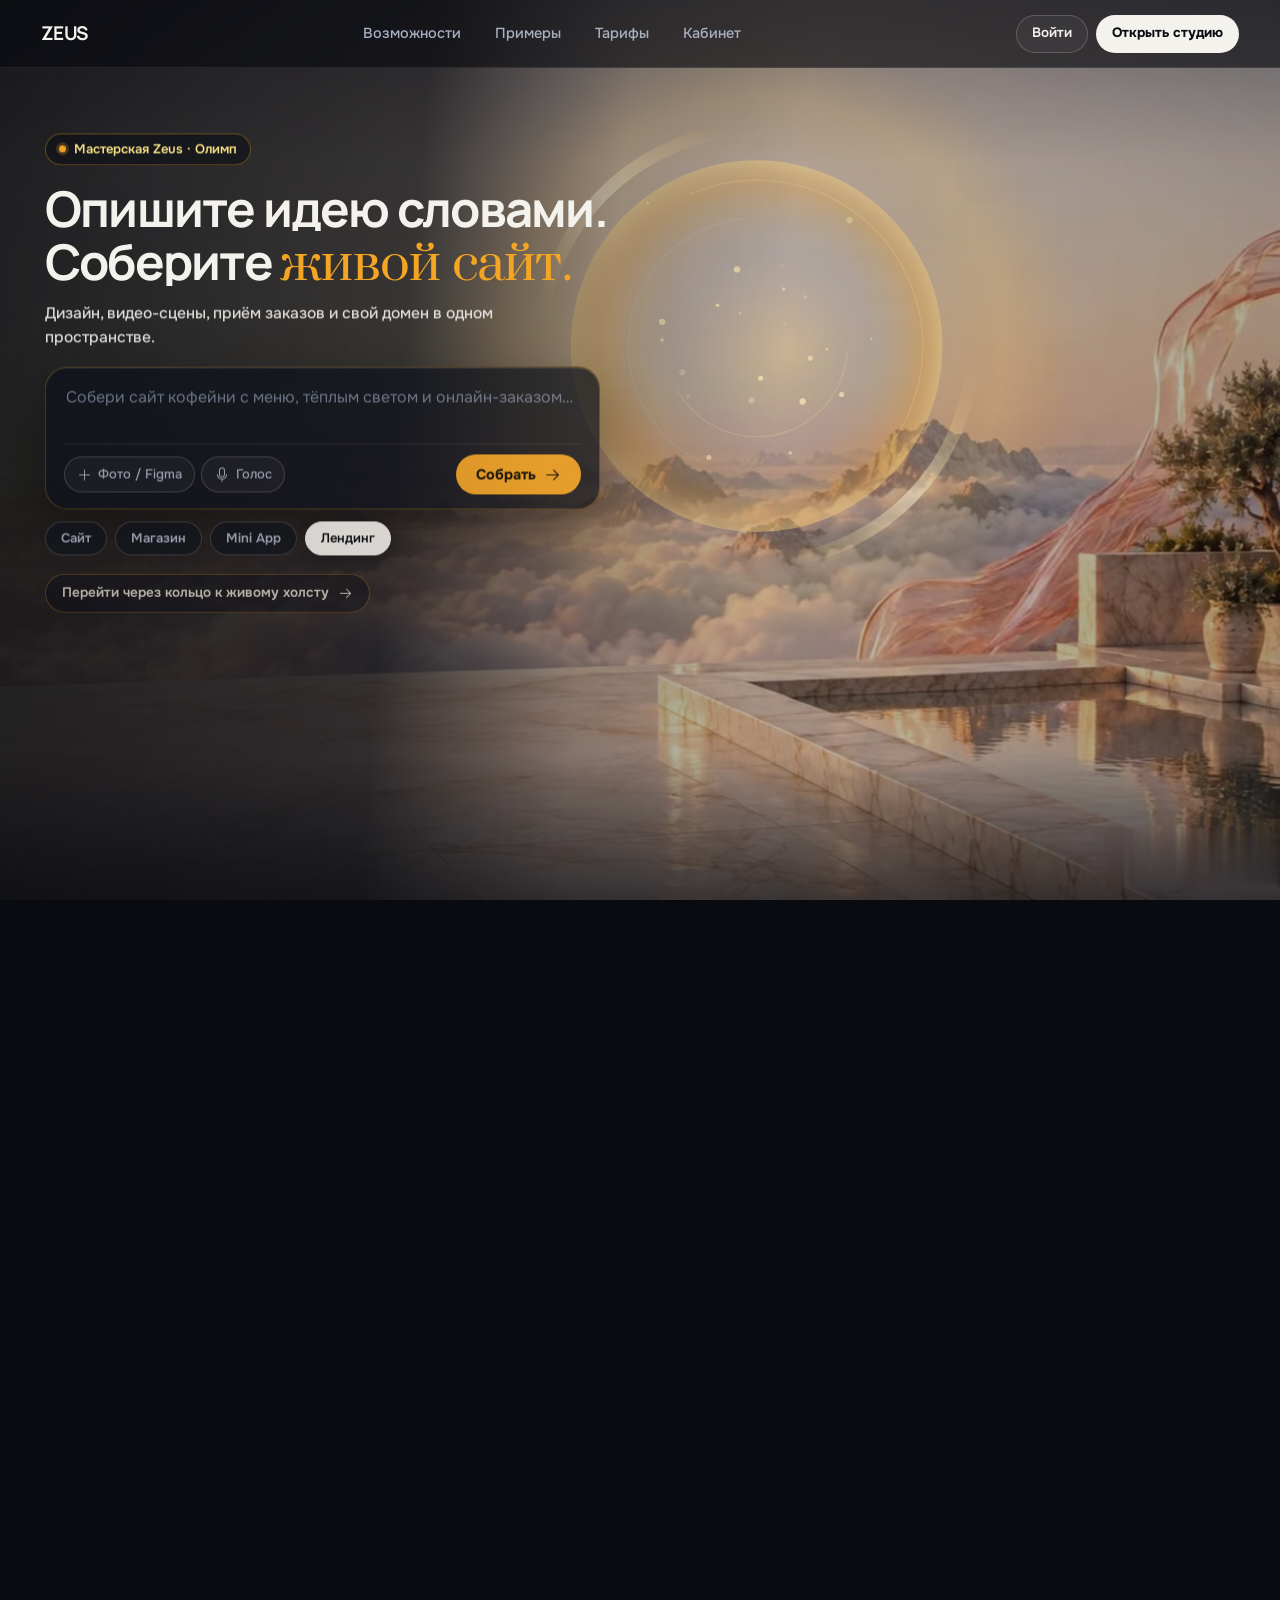
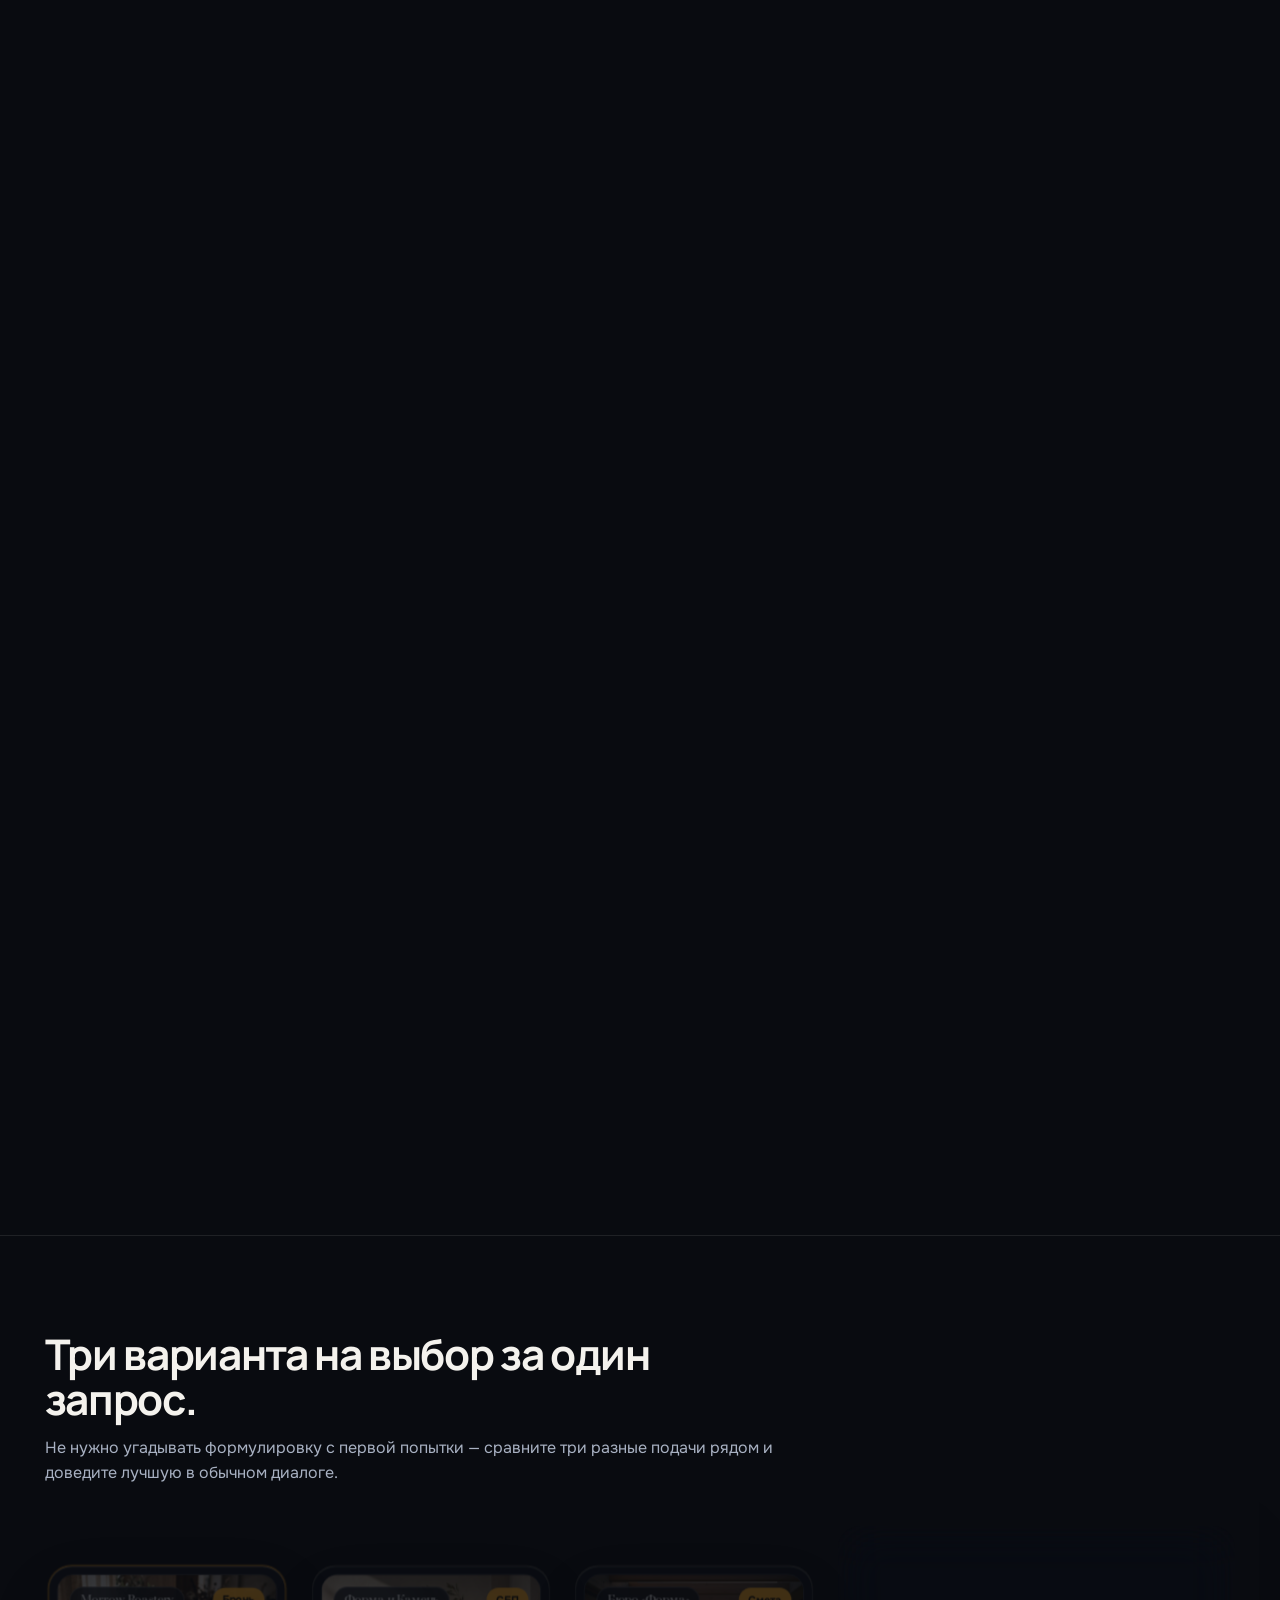
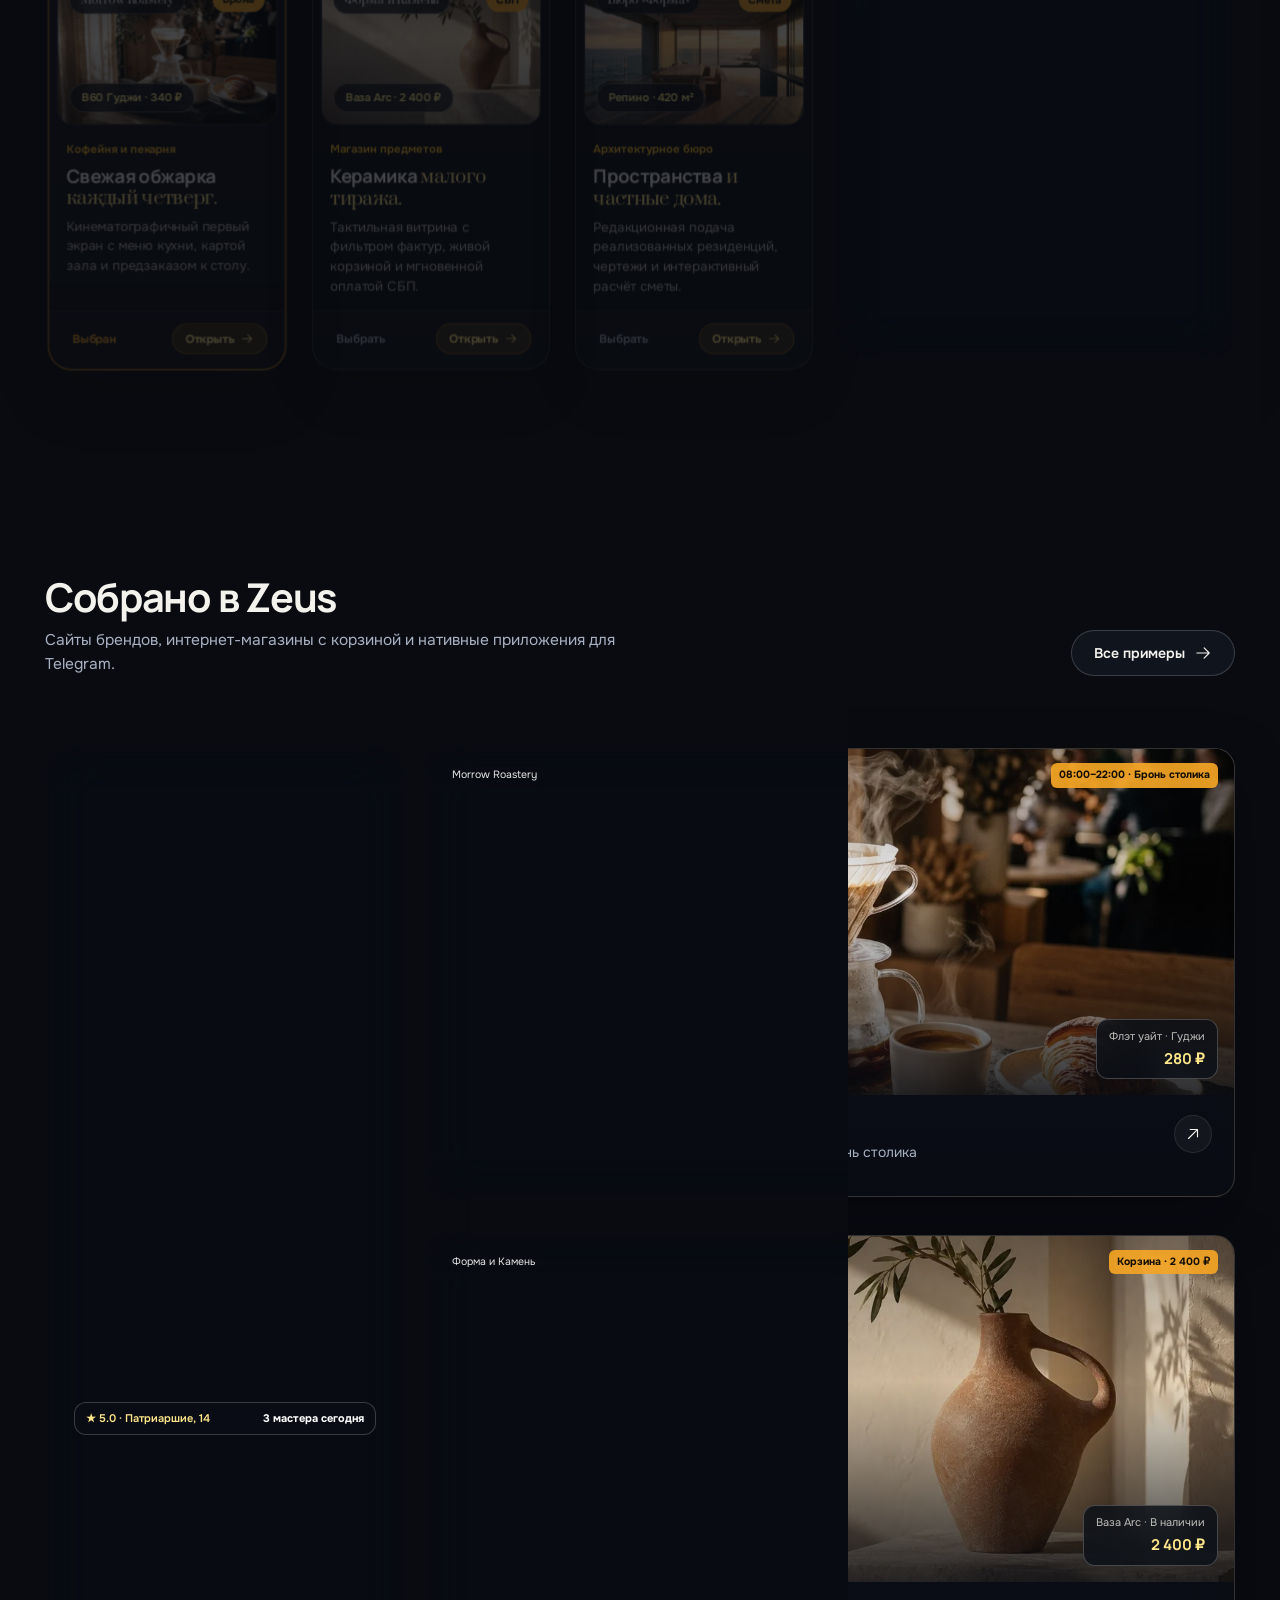
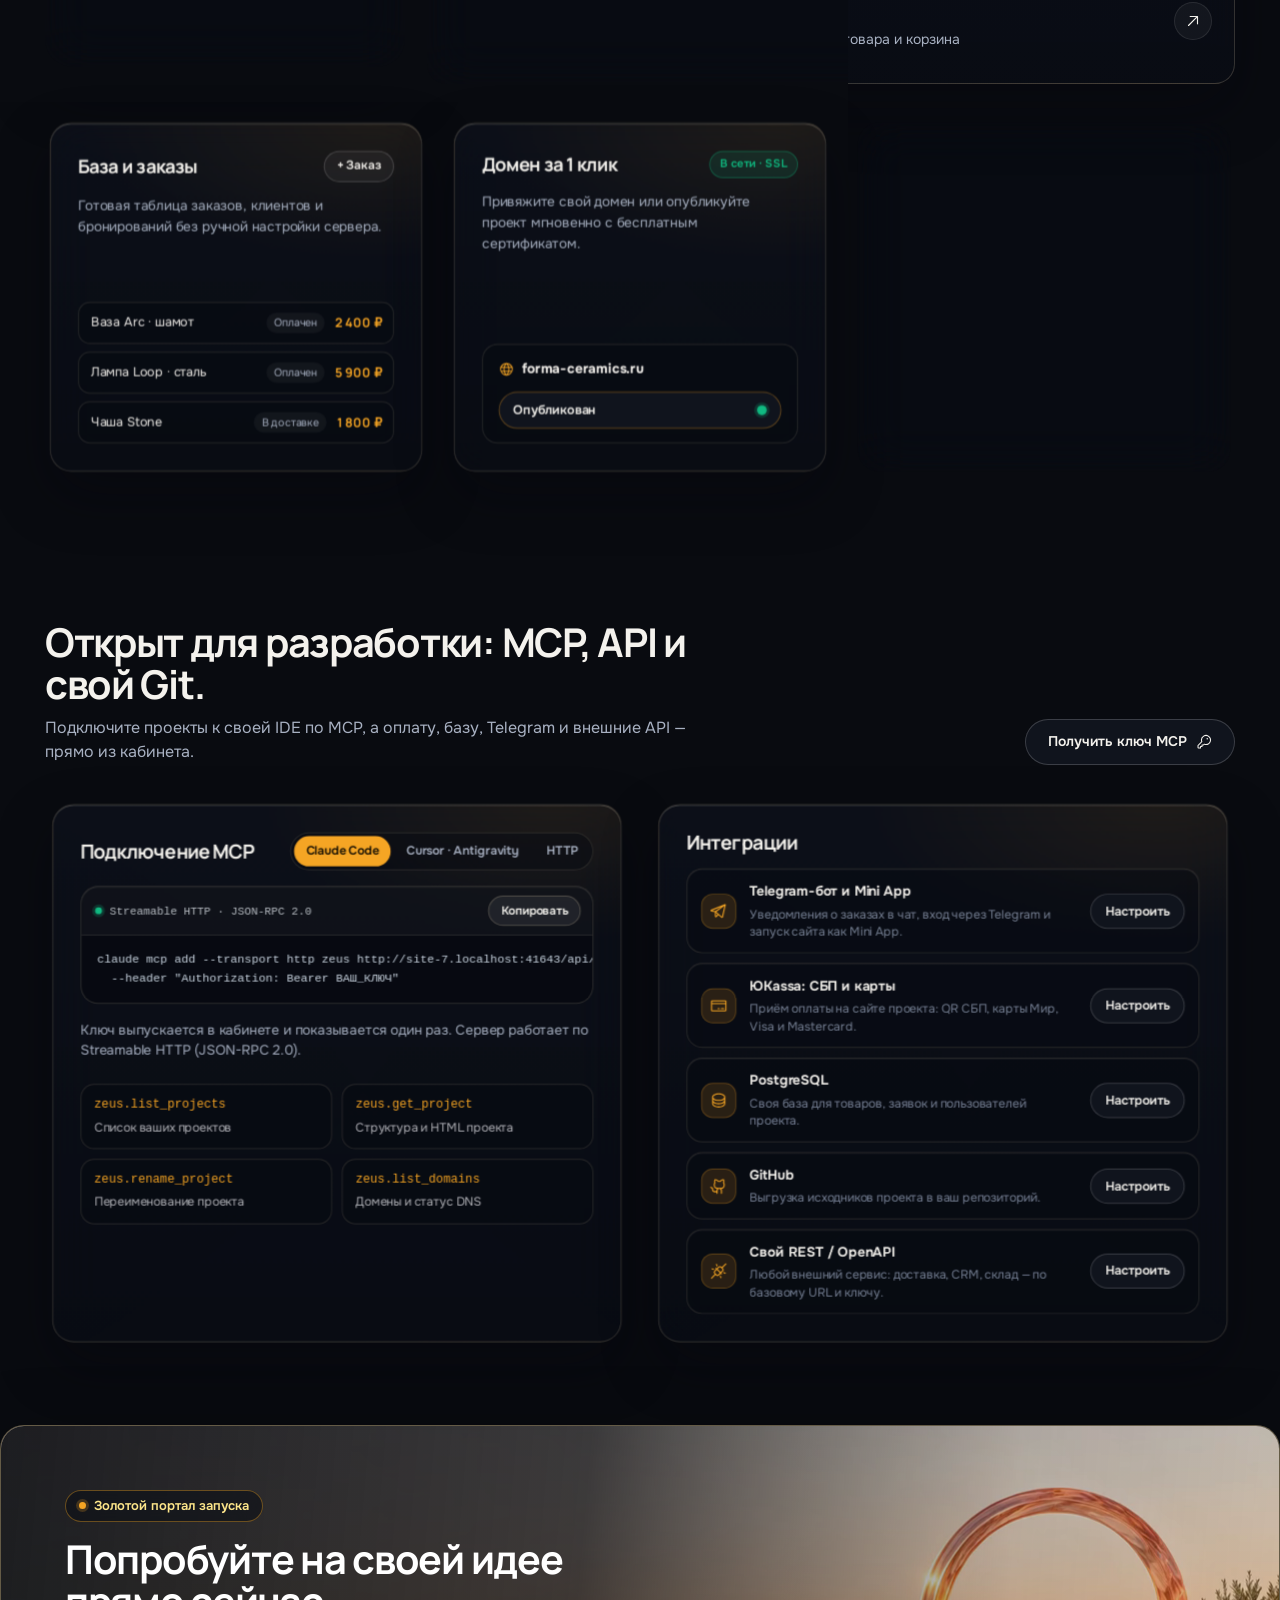
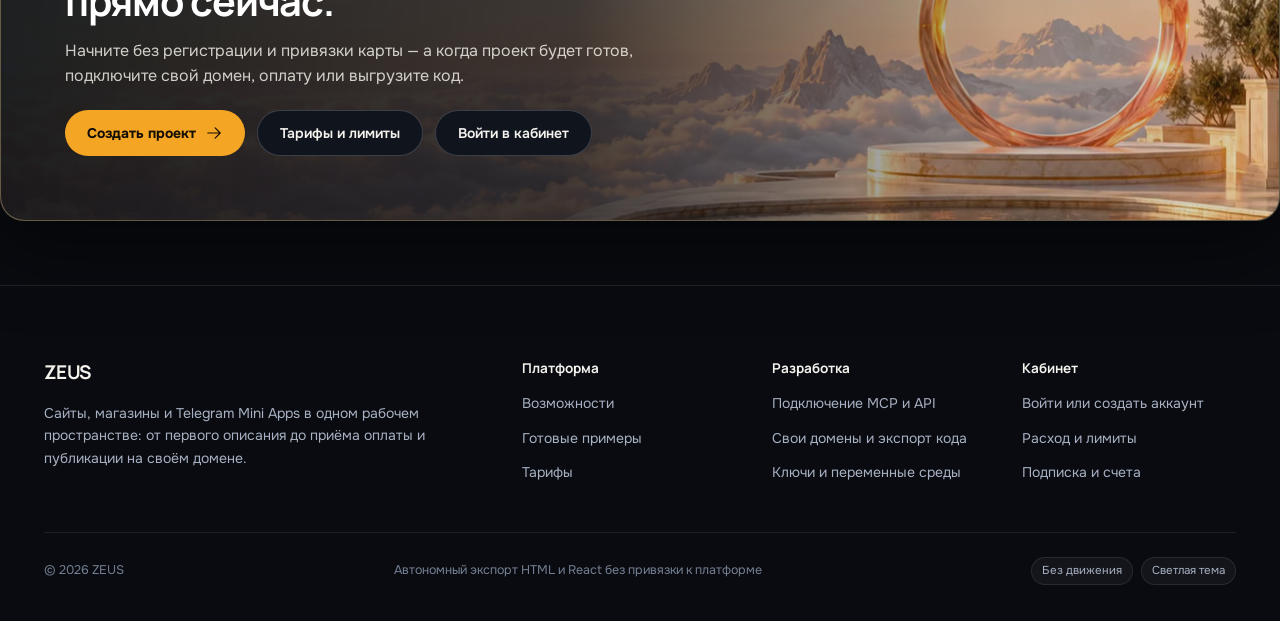
==== commit b81ff3d2: "Polish 3-act golden ring dive, basin water mask, crisp typography, and smoked-glass cards" ====
--- a/index.html
+++ b/index.html
@@ -33,8 +33,8 @@
       rel="icon"
       href="data:image/svg+xml,<svg xmlns=%22http://www.w3.org/2000/svg%22 viewBox=%220 0 40 40%22><rect width=%2240%22 height=%2240%22 rx=%2210%22 fill=%22%23090b10%22/><text x=%2250%25%22 y=%2256%25%22 dominant-baseline=%22middle%22 text-anchor=%22middle%22 font-family=%22sans-serif%22 font-weight=%22800%22 font-size=%2222%22 fill=%22%23f5f5f7%22>Z</text></svg>"
     />
-    <script type="module" crossorigin src="./assets/index-DtTLWWze.js"></script>
-    <link rel="stylesheet" crossorigin href="./assets/index-89fuvsJE.css">
+    <script type="module" crossorigin src="./assets/index-C2Zlkv6U.js"></script>
+    <link rel="stylesheet" crossorigin href="./assets/index-_Y5s2-St.css">
   </head>
   <body>
     <div id="root"></div>
--- a/assets/index-_Y5s2-St.css
+++ b/assets/index-_Y5s2-St.css
@@ -0,0 +1 @@
+@font-face{font-family:Onest;font-style:normal;font-weight:400 900;font-display:swap;src:url(./onest-cyrillic-DayYxulF.woff2) format("woff2");unicode-range:U+0301,U+0400-045F,U+0490-0491,U+04B0-04B1,U+2116}@font-face{font-family:Onest;font-style:normal;font-weight:400 900;font-display:swap;src:url(./onest-latin-Dun_Rd-l.woff2) format("woff2");unicode-range:U+0000-00FF,U+0131,U+0152-0153,U+02BB-02BC,U+02C6,U+02DA,U+02DC,U+0304,U+0308,U+0329,U+2000-206F,U+20AC,U+2122,U+2191,U+2193,U+2212,U+2215,U+FEFF,U+FFFD}@font-face{font-family:Prata;font-style:normal;font-weight:400;font-display:swap;src:url(./prata-cyrillic-CW5LVkdR.woff2) format("woff2");unicode-range:U+0301,U+0400-045F,U+0490-0491,U+04B0-04B1,U+2116}@font-face{font-family:Prata;font-style:normal;font-weight:400;font-display:swap;src:url(./prata-latin-DtyCfkTi.woff2) format("woff2");unicode-range:U+0000-00FF,U+0131,U+0152-0153,U+02BB-02BC,U+02C6,U+02DA,U+02DC,U+0304,U+0308,U+0329,U+2000-206F,U+20AC,U+2122,U+2191,U+2193,U+2212,U+2215,U+FEFF,U+FFFD}@font-face{font-family:Manrope;font-style:normal;font-weight:400 800;font-display:swap;src:url(./manrope-cyrillic-Dvxsihut.woff2) format("woff2");unicode-range:U+0301,U+0400-045F,U+0490-0491,U+04B0-04B1,U+2116}@font-face{font-family:Manrope;font-style:normal;font-weight:400 800;font-display:swap;src:url(./manrope-latin-DHIcAJRg.woff2) format("woff2");unicode-range:U+0000-00FF,U+0131,U+0152-0153,U+02BB-02BC,U+02C6,U+02DA,U+02DC,U+0304,U+0308,U+0329,U+2000-206F,U+20AC,U+2122,U+2191,U+2193,U+2212,U+2215,U+FEFF,U+FFFD}:root{color-scheme:dark;--bg: #090b10;--bg-elev: #10141d;--bg-card: #151b27;--bg-card-hover: #1b2231;--bg-soft: rgba(255, 255, 255, .045);--bg-glass: rgba(13, 16, 24, .82);--ink: #f4f2ed;--ink-2: #a8b1c2;--ink-3: #768094;--line: rgba(255, 255, 255, .09);--line-strong: rgba(255, 255, 255, .18);--accent: #f5a524;--accent-hover: #ffb83d;--accent-ink: #130e04;--accent-soft: rgba(245, 165, 36, .14);--accent-line: rgba(245, 165, 36, .36);--live: #10b981;--danger: #ef4444;--shadow-lg: 0 28px 72px rgba(0, 0, 0, .52);--shadow-sm: 0 10px 28px rgba(0, 0, 0, .28);--font-display: "Manrope", -apple-system, BlinkMacSystemFont, "Segoe UI", sans-serif;--font-editorial: "Prata", Georgia, serif;--font-sans: "Onest", -apple-system, BlinkMacSystemFont, "Segoe UI", sans-serif;--font-mono: ui-monospace, "SFMono-Regular", Menlo, Monaco, Consolas, monospace;--nav-h: 68px;--container: 1320px}:root[data-theme=light]{color-scheme:light;--bg: #f4f1ea;--bg-elev: #ffffff;--bg-card: #eae5da;--bg-card-hover: #e2dcd0;--bg-soft: rgba(17, 20, 27, .045);--bg-glass: rgba(244, 241, 234, .86);--ink: #111319;--ink-2: #48505e;--ink-3: #6c7484;--line: rgba(17, 19, 25, .1);--line-strong: rgba(17, 19, 25, .2);--accent: #f5a524;--accent-hover: #e59412;--accent-ink: #130e04;--accent-soft: rgba(217, 119, 6, .12);--accent-line: rgba(217, 119, 6, .34);--shadow-lg: 0 24px 60px rgba(20, 22, 28, .11);--shadow-sm: 0 10px 24px rgba(20, 22, 28, .07)}*,*:before,*:after{box-sizing:border-box}html,body{margin:0;padding:0;background:var(--bg);color:var(--ink);font-family:var(--font-sans);font-size:16px;line-height:1.55;-webkit-font-smoothing:antialiased;text-rendering:optimizeLegibility;overflow-x:clip}body[data-editor=true]{overflow:hidden}img,svg,video{display:block;max-width:100%}button,input,textarea,select{font:inherit;color:inherit}button{cursor:pointer;background:none;border:0}button:disabled{opacity:.48;cursor:not-allowed}a{color:inherit;text-decoration:none}:focus-visible{outline:2px solid var(--accent);outline-offset:2px}.z-sr{position:absolute;width:1px;height:1px;padding:0;margin:-1px;overflow:hidden;clip:rect(0,0,0,0);white-space:nowrap;border:0}.z-skip{position:fixed;top:-120px;left:16px;z-index:400;padding:10px 16px;border-radius:999px;background:var(--accent);color:var(--accent-ink);font-weight:700}.z-skip:focus{top:12px}h1,h2,h3,h4{margin:0;font-family:var(--font-display);font-weight:700;letter-spacing:-.032em;line-height:1.07;color:var(--ink)}h1 em,.r-project-heading h2 em{font-family:var(--font-editorial);font-style:normal;font-weight:400;letter-spacing:-.015em;color:var(--accent)}:root[data-theme=light] h1 em{color:#b86204}p{margin:0;color:var(--ink-2)}.z-section-label{display:flex;align-items:center;gap:10px;font-family:var(--font-sans);font-size:11px;font-weight:600;letter-spacing:0;text-transform:none;color:var(--ink-3)}.z-section-label>span:first-child{color:var(--accent)}.z-section-label>i{flex:1;max-width:72px;height:1px;background:var(--line-strong)}.z-brand{display:inline-flex;align-items:center;gap:10px;font-family:var(--font-display);font-size:19px;font-weight:800;letter-spacing:-.03em;color:var(--ink)}.z-brand.small{font-size:16px;gap:8px}.z-brand-mark{display:inline-grid;place-items:center;width:32px;height:32px;border-radius:9px;background:var(--accent);color:var(--accent-ink);box-shadow:inset 0 1px #ffffff59}.z-brand.small .z-brand-mark{width:28px;height:28px;border-radius:8px}.z-brand-mark svg{width:18px;height:18px}.z-brand b span{margin-left:2px;font-family:var(--font-sans);font-size:11px;font-weight:700;letter-spacing:0;padding:2px 5px;border-radius:5px;background:var(--accent-soft);color:var(--accent);vertical-align:middle}:root[data-theme=light] .z-brand b span{color:#b45309}.z-button{display:inline-flex;align-items:center;justify-content:center;gap:9px;min-height:46px;padding:0 22px;border-radius:999px;font-family:var(--font-sans);font-size:14px;font-weight:600;white-space:nowrap;transition:transform .18s ease,background-color .18s ease,border-color .18s ease}.z-button:active{transform:scale(.98)}.z-button.primary{background:var(--accent);color:var(--accent-ink);font-weight:700}.z-button.primary:hover{background:var(--accent-hover)}.z-button.secondary{background:var(--bg-elev);color:var(--ink);border:1px solid var(--line-strong)}.z-button.secondary:hover{background:var(--bg-card-hover);border-color:var(--accent-line)}.z-icon{display:inline-grid;place-items:center;width:38px;height:38px;border-radius:999px;border:1px solid var(--line);background:var(--bg-soft);color:var(--ink);flex-shrink:0;transition:background-color .18s ease,border-color .18s ease,transform .18s ease}.z-icon:hover:not(:disabled){background:var(--bg-card-hover);border-color:var(--line-strong)}.z-icon:active:not(:disabled){transform:scale(.96)}.z-main{padding-top:var(--nav-h);overflow-x:clip}.z-main:has(>.o-journey){padding-top:0}.z-editor-main{height:var(--z-app-height, 100dvh);overflow:hidden}@keyframes zRouteFade{0%{opacity:.92}to{opacity:1}}.z-route-enter{animation:zRouteFade .24s ease-out}.z-nav{position:fixed;top:0;left:0;right:0;z-index:120;height:var(--nav-h);display:flex;align-items:center;justify-content:space-between;gap:14px;padding:0 clamp(14px,3.2vw,44px);background:#090b109e;-webkit-backdrop-filter:blur(20px) saturate(140%);backdrop-filter:blur(20px) saturate(140%);border-bottom:1px solid var(--line)}:root[data-theme=light] .z-nav{background:#f4f1eac7}.z-nav>nav{display:flex;align-items:center;gap:6px}.z-nav>nav a{padding:8px 14px;border-radius:999px;font-size:14.5px;font-weight:500;color:var(--ink-2);transition:color .18s ease,background-color .18s ease}.z-nav>nav a:hover,.z-nav>nav a.active{color:var(--ink);background:var(--bg-soft)}.z-nav-actions{display:flex;align-items:center;gap:8px}.z-nav-signin{display:inline-flex;align-items:center;height:38px;padding:0 15px;border-radius:999px;border:1px solid var(--line-strong);background:var(--bg-soft);font-size:13.5px;font-weight:600;color:var(--ink);white-space:nowrap}.z-nav-signin:hover{border-color:var(--accent-line);background:var(--bg-card-hover)}.z-nav-cta{display:inline-flex;align-items:center;height:38px;padding:0 16px;border-radius:999px;background:var(--ink);color:var(--bg);font-size:13.5px;font-weight:700;white-space:nowrap;transition:transform .16s ease,opacity .16s ease}.z-nav-cta:hover{opacity:.92}.z-nav-user-chip{display:inline-flex;align-items:center;gap:8px;height:38px;padding:0 12px 0 6px;border-radius:999px;border:1px solid var(--line-strong);background:var(--bg-elev);white-space:nowrap}.z-nav-user-meta{display:flex;align-items:baseline;gap:6px;font-size:13px}.z-nav-user-meta small{font-family:var(--font-sans);font-size:11px;color:var(--accent)}.z-avatar-badge{display:inline-grid;place-items:center;width:34px;height:34px;border-radius:999px;background:linear-gradient(135deg,#f5a524,#d97706);color:#130e04;font-family:var(--font-display);font-size:13px;font-weight:800;flex-shrink:0}.z-avatar-badge.tiny{width:26px;height:26px;font-size:11px}.z-avatar-badge.large{width:52px;height:52px;font-size:18px}.z-demo-note i,.z-work-name span i{display:inline-block;width:7px;height:7px;border-radius:999px;background:var(--accent);box-shadow:0 0 0 3px var(--accent-soft)}.z-demo-note i.live,.z-work-name span i.live{background:var(--live)}.z-menu-toggle{display:none}@media (max-width: 980px){:root{--nav-h: 60px}.z-nav>nav,.z-nav-cta{display:none}.z-menu-toggle{display:inline-grid}}@media (max-width: 520px){.z-nav-signin,.z-nav-user-chip{display:none}.z-nav-actions{gap:6px}.z-nav .z-icon{width:35px;height:35px}}.z-mobile-auth-strip{padding-top:8px}.z-mobile-auth-strip .z-button{width:100%}.z-footer{position:relative;z-index:1;max-width:var(--container);margin:0 auto;padding:clamp(44px,6vw,72px) clamp(16px,3.5vw,44px) 36px;border-top:1px solid var(--line)}.z-footer-mcp-pill{margin-top:16px;display:inline-flex;flex-wrap:wrap;align-items:center;gap:10px;padding:7px 12px;border-radius:10px;border:1px solid var(--line-strong);background:var(--bg-elev);font-size:12px}.z-footer-mcp-pill code{font-family:var(--font-mono);color:var(--accent)}.z-footer-mcp-pill span{color:var(--ink-3)}.z-footer-link-btn{padding:0;font-size:14px;color:var(--ink-2)}.z-footer-link-btn:hover{color:var(--ink)}.z-footer-top{display:grid;grid-template-columns:minmax(0,1.2fr) minmax(0,1.4fr);gap:clamp(28px,5vw,64px);padding-bottom:36px;background-image:radial-gradient(520px 180px at 85% 0%,var(--accent-soft),transparent 72%)}.z-footer-brand p{margin-top:14px;max-width:390px;font-size:14px;line-height:1.6}.z-footer-cols{display:grid;grid-template-columns:repeat(2,minmax(0,1fr));gap:28px}.z-footer-cols nav,.z-footer-specs{margin:14px 0 0;padding:0;list-style:none;display:grid;gap:9px;font-size:14px;color:var(--ink-2)}.z-footer-cols nav a:hover{color:var(--ink)}.z-footer-bottom{display:flex;flex-wrap:wrap;justify-content:space-between;gap:12px 24px;padding-top:22px;border-top:1px solid var(--line);font-family:var(--font-sans);font-size:11px;letter-spacing:0;text-transform:none;color:var(--ink-3)}@media (max-width: 760px){.z-footer-top,.z-footer-cols{grid-template-columns:1fr}}.z-dialog{width:min(520px,calc(100vw - 24px));max-height:calc(100dvh - 28px);margin:auto;padding:0;border:1px solid var(--line-strong);border-radius:20px;background:var(--bg-elev);color:var(--ink);box-shadow:var(--shadow-lg)}.z-dialog.wide{width:min(1120px,calc(100vw - 24px))}.z-dialog::backdrop{background:#05070cb8;-webkit-backdrop-filter:blur(8px);backdrop-filter:blur(8px)}.z-dialog-inner{display:grid;gap:18px;padding:clamp(18px,3vw,28px)}.z-dialog-title{display:flex;align-items:center;justify-content:space-between;gap:12px}.z-dialog-title h2{font-size:20px}.z-dialog-note{font-size:13px;color:var(--ink-3)}.z-dialog-actions{display:flex;flex-wrap:wrap;gap:10px}.z-mobile-menu{display:grid;border-top:1px solid var(--line)}.z-mobile-menu a{display:grid;grid-template-columns:36px 1fr auto;align-items:center;padding:15px 4px;border-bottom:1px solid var(--line);font-size:17px;font-weight:600}.z-mobile-menu a span{font-family:var(--font-sans);font-size:12px;color:var(--accent)}.z-info-list{display:grid;gap:10px;padding:14px 0;border-top:1px solid var(--line);border-bottom:1px solid var(--line)}.z-info-list span{display:flex;align-items:center;gap:10px;font-size:14px;color:var(--ink)}.z-info-list svg{color:var(--accent);flex-shrink:0}.z-example-preview{height:min(68dvh,640px);border-radius:14px;overflow:hidden;border:1px solid var(--line-strong);background:var(--bg)}.z-main{position:relative;z-index:1}.o-living-world{position:fixed;top:0;right:0;bottom:0;left:0;z-index:0;pointer-events:none;overflow:hidden;background:var(--bg)}.o-living-still img{width:100%;height:100%;object-fit:cover;opacity:.34;filter:saturate(.95) contrast(1.04)}.o-living-world.is-subpage .o-living-still img{opacity:.14}.o-veo-layer{position:absolute;top:0;right:0;bottom:0;left:0;width:100%;height:100%;object-fit:cover;opacity:0;transition:opacity .7s ease}.o-living-world.is-home .o-veo-hero{opacity:.76}.o-living-world.is-subpage .o-veo-hero{opacity:.16}body[data-chapter=portal] .o-living-world.is-home .o-veo-hero,body[data-chapter=work] .o-living-world.is-home .o-veo-hero{opacity:.18}body[data-chapter=portal] .o-living-world.is-home .o-veo-portal,body[data-chapter=work] .o-living-world.is-home .o-veo-portal{opacity:.56}:root[data-theme=light] .o-living-world.is-home .o-veo-hero{opacity:.28;filter:brightness(1.12) saturate(.88)}:root[data-theme=light] .o-living-world.is-home .o-veo-portal{opacity:.2}.o-living-scrim{position:absolute;top:0;right:0;bottom:0;left:0;background:radial-gradient(920px 540px at 50% 24%,#090b1047,#090b10a3 68%,#090b10f0),linear-gradient(180deg,rgba(9,11,16,.32) 0%,rgba(9,11,16,.44) 48%,var(--bg) 96%)}:root[data-theme=light] .o-living-scrim{background:radial-gradient(920px 540px at 50% 24%,rgba(244,241,234,.45) 0%,rgba(244,241,234,.82) 70%,var(--bg) 100%),linear-gradient(180deg,rgba(244,241,234,.52) 0%,var(--bg) 92%)}.o-journey{position:relative;--mx: 50%;--my: 34%}.r-stage{position:relative;height:100dvh;min-height:650px;display:flex;flex-direction:column;justify-content:flex-start;gap:18px;padding:calc(var(--nav-h) + clamp(14px,2.2vh,28px)) clamp(16px,3.5vw,48px) 64px;overflow:clip}.o-journey.o-still .r-stage{height:auto;min-height:0;padding-bottom:28px;overflow:visible}.o-backdrop{position:absolute;top:0;right:0;bottom:0;left:0;z-index:0;pointer-events:none}.o-backdrop img{width:100%;height:100%;object-fit:cover;opacity:.24}.z-hero-layout,.r-bottom{position:relative;z-index:2;width:100%;max-width:1180px;margin-inline:auto}.z-hero-layout{display:flex;flex-direction:column;align-items:center;gap:clamp(18px,2.4vh,28px)}.r-hero{display:grid;justify-items:center;text-align:center;gap:clamp(10px,1.5vh,16px);width:100%;max-width:860px;min-width:0;will-change:transform,opacity}.r-hero h1{font-size:clamp(2.25rem,4.2vw,3.95rem);line-height:1.04;letter-spacing:-.036em;text-wrap:balance;text-shadow:none}:root[data-theme=light] .r-hero h1{text-shadow:none}.r-hero-sub{max-width:58ch;font-size:clamp(.98rem,1.12vw,1.12rem);line-height:1.52;color:var(--ink-2)}.r-composer{width:min(760px,100%);text-align:left}.z-start{display:grid;gap:10px;min-width:0}.z-prompt{position:relative;display:grid;gap:8px;padding:14px 16px 12px;border-radius:24px;border:1px solid rgba(255,255,255,.16);background:#0d111ac7;-webkit-backdrop-filter:blur(22px) saturate(140%);backdrop-filter:blur(22px) saturate(140%);box-shadow:inset 0 1px #ffffff24,0 24px 56px #0000006b;transition:border-color .2s ease,box-shadow .2s ease}:root[data-theme=light] .z-prompt{border-color:#11131929;background:#ffffffe0;box-shadow:inset 0 1px #ffffffe6,0 20px 48px #1113191a}.z-prompt:focus-within{border-color:var(--accent);box-shadow:0 0 0 3px var(--accent-soft),0 24px 56px #00000073}.z-prompt textarea{width:100%;min-height:46px;max-height:112px;resize:none;border:0;background:transparent;font-size:16px;line-height:1.45;color:var(--ink)}.z-prompt textarea::placeholder{color:var(--ink-3)}.z-prompt textarea:focus{outline:none}.z-attach-popover{display:flex;flex-wrap:wrap;gap:6px;padding:8px 10px;border-radius:14px;border:1px solid var(--line-strong);background:var(--bg-elev)}.z-attach-popover button{display:inline-flex;align-items:center;gap:6px;padding:6px 11px;border-radius:999px;background:var(--bg-soft);border:1px solid var(--line);font-size:12.5px;font-weight:600;color:var(--ink)}.z-attach-popover button:hover{border-color:var(--accent-line);background:var(--accent-soft)}.z-prompt-tools{display:flex;flex-wrap:wrap;align-items:center;justify-content:space-between;gap:8px;padding-top:8px;border-top:1px solid var(--line)}.z-prompt-left{display:flex;flex-wrap:wrap;align-items:center;gap:6px}.z-capsule-chip{display:inline-flex;align-items:center;gap:6px;height:36px;padding:0 12px;border-radius:999px;border:1px solid var(--line-strong);background:var(--bg-soft);font-size:13px;font-weight:500;color:var(--ink-2);white-space:nowrap}.z-capsule-chip:hover{border-color:var(--accent-line);color:var(--ink)}.z-style-select select{height:36px;padding:0 12px;border-radius:999px;border:1px solid var(--line-strong);background:var(--bg-soft);font-size:13px;font-weight:500;color:var(--ink-2);cursor:pointer}.z-prompt-right{display:flex;align-items:center;gap:8px;margin-left:auto}.z-mic-btn.recording{border-color:var(--danger);color:var(--danger)}.z-create{display:inline-flex;align-items:center;gap:8px;height:40px;padding:0 20px;border-radius:999px;background:var(--accent);color:var(--accent-ink);font-size:14.5px;font-weight:700;white-space:nowrap;transition:background-color .18s ease,transform .18s ease}.z-create:hover{background:var(--accent-hover)}.z-create:active{transform:scale(.98)}.z-starters{display:flex;flex-wrap:wrap;justify-content:center;gap:6px}.z-starters button{display:inline-flex;align-items:center;gap:6px;height:32px;padding:0 13px;border-radius:999px;border:1px solid var(--line-strong);background:#10141db8;-webkit-backdrop-filter:blur(10px);backdrop-filter:blur(10px);font-size:12.5px;font-weight:500;color:var(--ink-2);transition:border-color .16s ease,color .16s ease,background-color .16s ease}:root[data-theme=light] .z-starters button{background:#fffc}.z-starters button:hover,.z-starters button[aria-pressed=true]{border-color:var(--accent-line);background:var(--accent-soft);color:var(--ink)}.z-demo-note{display:flex;align-items:center;justify-content:center;gap:8px;font-size:12.5px;color:var(--ink-2)}.z-prompt-notice{padding:9px 13px;border-radius:12px;border:1px solid var(--accent-line);background:var(--accent-soft);font-size:13.5px;font-weight:500;color:var(--ink);text-align:center}.z-stage-dock{position:relative;display:flex;flex-direction:column;gap:10px;width:min(1060px,100%);min-width:0;transform-origin:center top;will-change:transform}.z-stage-enter-bar{display:flex;align-items:center;justify-content:space-between;gap:12px;padding:0 4px}.z-stage-enter-bar>span{font-family:var(--font-sans);font-size:11px;font-weight:600;letter-spacing:0;color:#60a5fa}:root[data-theme=light] .z-stage-enter-bar>span{color:#2563eb}.r-project{position:relative;border-radius:16px;border:1.5px solid rgba(59,130,246,.65);background:#10131b;color:#f6f3ec;overflow:visible;box-shadow:0 0 0 1px #3b82f629,0 32px 80px #0000008f}.r-project[data-warm=true]{background:#231912;border-color:#f5a524bf}.z-stage-window-bar{display:flex;align-items:center;justify-content:space-between;gap:10px;padding:10px 16px;border-radius:15px 15px 0 0;background:#0b0e15f0;border-bottom:1px solid rgba(255,255,255,.1)}.z-canvas-frame-tag{display:inline-flex;align-items:center;gap:8px;font-family:var(--font-sans);font-size:11.5px;font-weight:600;color:#93c5fd}.z-canvas-frame-tag i{width:8px;height:8px;border-radius:2px;background:#3b82f6}.z-stage-presets{display:flex;align-items:center;gap:4px;padding:3px;border-radius:999px;background:#ffffff12}.z-stage-presets button{padding:5px 12px;border-radius:999px;font-size:12.5px;font-weight:600;color:#f6f3ecc2;white-space:nowrap}.z-stage-presets button.active{background:#f5a524;color:#130e04}.z-stage-mode-switch{display:flex;gap:4px}.z-stage-mode-switch button{padding:5px 11px;border-radius:999px;border:1px solid rgba(255,255,255,.14);font-family:var(--font-sans);font-size:11.5px;color:#f6f3eccc}.z-stage-mode-switch button[aria-pressed=true]{background:#ffffff29;color:#fff;border-color:#ffffff52}.z-stage-viewport{position:relative;min-height:clamp(330px,44vh,450px);display:flex;flex-direction:column;justify-content:space-between;gap:16px;padding:clamp(16px,2.2vw,26px);border-radius:0 0 15px 15px;overflow:hidden;isolation:isolate}.r-project-art{position:absolute;top:0;right:0;bottom:0;left:0;z-index:-2;width:100%;height:100%;object-fit:cover;transition:filter .3s ease}.r-project[data-warm=true] .r-project-art{filter:sepia(.24) saturate(1.18) brightness(.95)}.r-reading-surface{position:absolute;top:0;right:0;bottom:0;left:0;z-index:-1;background:linear-gradient(95deg,#0a0c12e6,#0a0c12b8 55%,#0a0c126b),linear-gradient(180deg,#0a0c1259,#0a0c12e0)}.r-project[data-warm=true] .r-reading-surface{background:linear-gradient(95deg,#20140ceb,#20140cb8 58%,#20140c6b),linear-gradient(180deg,#20140c4d,#180f09e6)}.r-project-nav{display:flex;align-items:center;justify-content:space-between;gap:12px}.r-project-nav strong{font-family:var(--font-sans);font-size:12.5px;letter-spacing:0;color:#f6f3ece6}.r-project-nav button{display:inline-flex;align-items:center;gap:6px;padding:6px 13px;border-radius:999px;background:#ffffff21;-webkit-backdrop-filter:blur(8px);backdrop-filter:blur(8px);color:#fff;font-size:13px;font-weight:600}.r-project-heading{display:grid;gap:12px;max-width:460px;margin-block:auto}.z-stage-kicker{font-family:var(--font-sans);font-size:11px;font-weight:600;letter-spacing:0;text-transform:none;color:#f5a524}.r-project-heading h2{font-size:clamp(1.75rem,2.8vw,2.55rem);color:#fff}.r-project-heading p{font-size:14.5px;line-height:1.5;color:#f6f3ecd9}.r-collection{display:inline-flex;align-items:center;gap:8px;width:fit-content;min-height:44px;margin-top:4px;padding:0 18px;border-radius:999px;background:#f5a524;color:#130e04;font-size:14px;font-weight:700}.r-project-detail{position:absolute;top:56px;right:18px;z-index:5;width:min(296px,calc(100% - 36px));display:grid;gap:10px;padding:16px;border-radius:14px;border:1px solid rgba(255,255,255,.2);background:#0d1018f2;-webkit-backdrop-filter:blur(14px);backdrop-filter:blur(14px);color:#f6f3ec;box-shadow:var(--shadow-lg)}.r-detail-top{display:flex;align-items:center;justify-content:space-between;font-family:var(--font-sans);font-size:10.5px;letter-spacing:0;color:#f5a524}.r-detail-top button{width:28px;height:28px;border-radius:999px;background:#ffffff1f;color:#fff;font-size:16px}.r-project-detail h3{font-size:15px;color:#fff}.r-detail-row{display:flex;align-items:center;justify-content:space-between;gap:8px;padding-top:8px;border-top:1px solid rgba(255,255,255,.1);font-size:13.5px}.r-detail-row b{color:#f5a524;white-space:nowrap}.z-stage-files{display:grid;gap:14px;margin-block:auto;padding:18px;border-radius:14px;border:1px solid rgba(255,255,255,.16);background:#0b0e15e6;-webkit-backdrop-filter:blur(12px);backdrop-filter:blur(12px)}.z-stage-domain{font-family:var(--font-sans);font-size:11.5px;color:#f5a524}.z-stage-files h3{font-size:19px;color:#fff}.z-stage-file-list{display:grid;border-top:1px solid rgba(255,255,255,.1)}.z-stage-file-row{display:grid;grid-template-columns:120px 1fr auto;align-items:center;gap:12px;padding:10px 0;border-bottom:1px solid rgba(255,255,255,.1);font-size:13.5px;color:#f6f3ecd9}.z-stage-file-row code{font-family:var(--font-mono);font-size:12.5px;color:#f5a524}.z-stage-file-row svg{color:#10b981}.z-stage-pipeline{display:flex;flex-wrap:wrap;gap:8px 16px;font-family:var(--font-sans);font-size:11.5px;color:#f6f3ecc7}.r-builder{display:flex;flex-wrap:wrap;align-items:center;justify-content:space-between;gap:10px;padding:10px 14px;border-radius:14px;border:1px solid rgba(255,255,255,.15);background:#0a0d14db;-webkit-backdrop-filter:blur(12px);backdrop-filter:blur(12px)}.r-builder-meta{display:grid;gap:2px}.r-builder-meta b{font-family:var(--font-sans);font-size:11px;letter-spacing:0;text-transform:none;color:#f5a524}.r-builder-meta span{font-size:12.5px;color:#f6f3ecc2}.r-builder-actions{display:flex;flex-wrap:wrap;align-items:center;gap:8px}.r-builder-actions>button{display:inline-flex;align-items:center;gap:6px;min-height:36px;padding:0 14px;border-radius:999px;border:1px solid rgba(255,255,255,.18);background:#ffffff17;color:#fff;font-size:13px;font-weight:600}.r-builder-actions>button.r-open-studio{background:#f5a524;border-color:#f5a524;color:#130e04;font-weight:700}.r-enter{display:inline-flex;align-items:center;gap:6px;padding:7px 15px;border-radius:999px;border:1px solid rgba(59,130,246,.45);background:#0f172adb;-webkit-backdrop-filter:blur(12px);backdrop-filter:blur(12px);color:#dbeafe;font-size:12.5px;font-weight:600}.r-enter:hover{border-color:#60a5fa;color:#fff}:root[data-theme=light] .r-enter{background:#ffffffeb;color:#1e3a8a}.z-mobile-enter-row{order:-1;display:flex}.z-mobile-enter-row .z-button{width:100%;min-height:42px}.r-bottom{position:absolute;left:50%;bottom:12px;transform:translate(-50%);width:min(1180px,calc(100% - 32px));z-index:6;display:flex;flex-wrap:wrap;align-items:center;justify-content:space-between;gap:12px;padding:8px 18px;border-radius:999px;border:1px solid var(--line);background:#090b10c7;-webkit-backdrop-filter:blur(14px);backdrop-filter:blur(14px)}:root[data-theme=light] .r-bottom{background:#f4f1eae0}.o-journey.o-still .r-bottom{position:relative;left:auto;bottom:auto;transform:none;width:100%;margin-top:8px}.r-bottom-caption{font-size:12.5px;color:var(--ink-3)}.r-bottom>button{display:inline-flex;align-items:center;gap:7px;font-size:13px;font-weight:600;color:var(--ink)}.r-bottom>button:hover{color:var(--accent)}@media (max-width: 959px){.r-stage{height:auto;min-height:0;padding-top:calc(var(--nav-h) + 10px);padding-bottom:22px;gap:12px;overflow:visible}.z-hero-layout{gap:12px}.r-hero{gap:8px}.r-hero h1{font-size:clamp(1.8rem,7.2vw,2.45rem)}.r-hero-sub{font-size:14px;line-height:1.44}.z-prompt{padding:10px 12px;gap:6px;border-radius:18px}.z-prompt textarea{min-height:38px;font-size:14.5px}.z-capsule-chip,.z-style-select select{height:32px;padding:0 9px;font-size:12px}.z-create{height:36px;padding:0 15px;font-size:13.5px}.z-starters button{height:27px;padding:0 9px;font-size:11.5px}.z-demo-note,.z-canvas-frame-tag{display:none}.z-stage-window-bar{flex-wrap:wrap;justify-content:center}.z-stage-mode-switch{display:none}.z-stage-viewport{min-height:310px}.r-bottom-caption{display:none}.r-bottom{justify-content:center}}@media (max-height: 660px) and (min-width: 960px){.r-stage{padding-top:calc(var(--nav-h) + 8px);padding-bottom:14px;gap:10px}.r-hero h1{font-size:2.05rem}.z-stage-viewport{min-height:290px;padding:14px 18px;gap:8px}.r-project-heading{gap:8px}.r-project-heading h2{font-size:1.65rem}}.m-lab,.o-gallery,.m-ownership,.z-recent,.a-product-intro,.o-product-pipeline,.m-product-facts,.a-explore-intro,.z-collection,.a-plans-intro,.z-plans-grid,.z-faq,.z-not-found{max-width:var(--container);margin-inline:auto;padding:clamp(56px,7vw,96px) clamp(16px,3.5vw,48px)}.m-lab{display:grid;gap:28px;border-top:1px solid var(--line)}.m-section-head{display:grid;gap:12px;max-width:680px}.m-section-head h2,.o-gallery-heading h2,.m-ownership-copy h2,.o-invitation-content h2,.z-faq-lead h2{font-size:clamp(1.85rem,3.1vw,2.85rem)}.m-live{display:grid;gap:16px}.m-edit-toolbar{display:flex;flex-wrap:wrap;align-items:center;justify-content:space-between;gap:12px}.m-edit-commands,.m-example-pills{display:flex;flex-wrap:wrap;gap:8px}.m-edit-commands button,.m-example-pills button{display:inline-flex;align-items:center;gap:7px;min-height:38px;padding:0 14px;border-radius:999px;border:1px solid var(--line-strong);background:var(--bg-elev);font-size:13px;font-weight:600;color:var(--ink-2)}.m-edit-commands button[aria-pressed=true],.m-example-pills button[aria-pressed=true],.m-edit-commands button:hover,.m-example-pills button:hover{border-color:var(--accent-line);background:var(--accent-soft);color:var(--ink)}.m-sample{position:relative;display:grid;gap:24px;padding:clamp(20px,3vw,32px);border-radius:14px;border:1px solid var(--line-strong);background:#f7f4ed;color:#15161a;box-shadow:var(--shadow-sm);transition:background-color .25s ease,color .25s ease}.m-live[data-night=true] .m-sample{background:#121621;color:#f5f3ee;border-color:#f5a52459}.m-sample-nav,.m-sample-bottom{display:flex;flex-wrap:wrap;align-items:center;justify-content:space-between;gap:12px}.m-sample-nav{padding-bottom:14px;border-bottom:1px solid rgba(125,128,138,.22)}.m-sample-brand{display:flex;align-items:baseline;gap:10px}.m-sample-brand strong{font-family:var(--font-display);font-size:15px;letter-spacing:.04em}.m-sample-brand span{font-family:var(--font-sans);font-size:11.5px;opacity:.62}.m-sample-nav>button{display:inline-flex;align-items:center;gap:6px;padding:7px 13px;border-radius:999px;border:1px solid rgba(125,128,138,.3);font-size:12.5px;font-weight:600}.m-sample-body{display:grid;grid-template-columns:minmax(0,1.05fr) minmax(0,.95fr);align-items:center;gap:clamp(20px,3.5vw,44px)}.m-sample.alternate .m-sample-copy{order:2}.m-sample.alternate .m-sample-image{order:1}.m-sample-copy{display:grid;gap:14px}.m-sample-kicker{font-family:var(--font-sans);font-size:11px;font-weight:600;letter-spacing:0;color:#b45309}.m-live[data-night=true] .m-sample-kicker{color:#f5a524}.m-sample-copy h3{font-size:clamp(1.65rem,2.6vw,2.35rem);color:inherit}.m-sample-copy p{color:inherit;opacity:.78;max-width:44ch}.m-sample-cta-row{display:flex;flex-wrap:wrap;align-items:center;gap:12px;padding-top:4px}.m-sample-primary{display:inline-flex;align-items:center;gap:8px;min-height:42px;padding:0 18px;border-radius:999px;background:#f5a524;color:#130e04;font-size:13.5px;font-weight:700}.m-sample-fork{font-size:13.5px;font-weight:600;text-decoration:underline;text-underline-offset:4px}.m-sample-copy small{font-family:var(--font-sans);font-size:12px;opacity:.68}.m-sample-image{position:relative;border-radius:10px;overflow:hidden;aspect-ratio:16 / 10;background:#1a1d24}.m-sample-image img{width:100%;height:100%;object-fit:cover}.m-sample-spec-tag{position:absolute;bottom:10px;right:10px;padding:4px 9px;border-radius:6px;background:#0a0c12c7;color:#f5a524;font-family:var(--font-sans);font-size:10px;letter-spacing:0}.m-sample-bottom{padding-top:14px;border-top:1px solid rgba(125,128,138,.22);font-family:var(--font-sans);font-size:11px;letter-spacing:0;opacity:.66}.m-sample-detail{position:absolute;top:64px;right:20px;z-index:4;width:min(320px,calc(100% - 40px));display:grid;gap:10px;padding:18px;border-radius:12px;border:1px solid var(--line-strong);background:var(--bg-elev);color:var(--ink);box-shadow:var(--shadow-lg)}.m-sample-detail>.z-icon{justify-self:end;width:30px;height:30px}.m-detail-actions{display:flex;flex-wrap:wrap;gap:10px;padding-top:6px}.m-detail-actions button,.m-detail-actions a{display:inline-flex;align-items:center;gap:6px;font-size:13px;font-weight:600;color:var(--accent)}.m-lab-caption{display:flex;flex-wrap:wrap;align-items:center;justify-content:space-between;gap:14px;padding-top:16px;border-top:1px solid var(--line);font-size:14px}.m-lab-fact{display:flex;align-items:center;gap:10px;color:var(--ink-2)}.m-lab-fact svg{color:var(--accent);flex-shrink:0}.m-lab-caption>a{display:inline-flex;align-items:center;gap:6px;font-weight:600;color:var(--ink)}@media (max-width: 820px){.m-sample-body{grid-template-columns:1fr}}.o-gallery{display:grid;gap:32px;border-top:1px solid var(--line)}.o-gallery-heading{display:flex;flex-wrap:wrap;align-items:flex-end;justify-content:space-between;gap:20px}.o-gallery-heading>div{display:grid;gap:10px;max-width:620px}.o-gallery-grid{display:grid;grid-template-columns:repeat(12,minmax(0,1fr));gap:20px}.o-gallery-0,.o-gallery-3{grid-column:span 7}.o-gallery-1,.o-gallery-2{grid-column:span 5}.o-gallery-card{display:flex;flex-direction:column;border-radius:16px;border:1px solid var(--line);background:var(--bg-elev);overflow:hidden;transition:transform .22s ease,border-color .22s ease}.o-gallery-card:hover{transform:translateY(-3px);border-color:var(--accent-line)}.o-gallery-card-body{display:flex;align-items:flex-start;justify-content:space-between;gap:14px;padding:20px 22px}.o-gallery-card-body h3{font-size:20px;margin-bottom:6px}.o-gallery-card-body p{font-size:14px;margin-bottom:12px}.o-card-specs{display:flex;flex-wrap:wrap;gap:6px}.o-card-specs span{padding:4px 9px;border-radius:6px;border:1px solid var(--line);background:var(--bg-soft);font-family:var(--font-sans);font-size:11px;color:var(--ink-2)}.o-card-open{display:inline-grid;place-items:center;width:38px;height:38px;border-radius:999px;background:var(--bg-soft);border:1px solid var(--line);color:var(--ink);flex-shrink:0}.o-gallery-card:hover .o-card-open{background:var(--accent);border-color:var(--accent);color:var(--accent-ink)}.z-project-art{position:relative;aspect-ratio:16 / 10;overflow:hidden;background:#12151e;color:#f7f4ed;isolation:isolate}.z-project-art>img{width:100%;height:100%;object-fit:cover;transition:transform .45s ease}.o-gallery-card:hover .z-project-art>img,.z-cover-button:hover .z-project-art>img{transform:scale(1.04)}.z-art-scrim{position:absolute;top:0;right:0;bottom:0;left:0;background:linear-gradient(180deg,#090b108c,#090b101f 44%,#090b10db)}.z-art-chrome-top{position:absolute;top:14px;left:16px;right:16px;z-index:2;display:flex;align-items:center;justify-content:space-between;gap:8px;font-family:var(--font-sans);font-size:10.5px;letter-spacing:0}.z-art-chrome-top span{padding:4px 8px;border-radius:6px;background:#0a0c12b8;-webkit-backdrop-filter:blur(8px);backdrop-filter:blur(8px);color:#ffffffe6;white-space:nowrap}.z-art-chrome-top b{padding:4px 8px;border-radius:6px;background:#f5a524eb;color:#130e04;white-space:nowrap}.z-art-overlay-copy{position:absolute;left:18px;right:18px;bottom:16px;z-index:2;display:grid;gap:3px}.z-art-overlay-copy strong{font-family:var(--font-display);font-size:20px;font-weight:700;letter-spacing:-.02em;color:#fff}.z-art-overlay-copy span{font-size:12.5px;color:#f7f4edcc}.z-art-bot-card{position:absolute;left:16px;right:16px;bottom:16px;z-index:2;display:flex;align-items:center;justify-content:space-between;gap:12px;padding:12px 14px;border-radius:10px;border:1px solid rgba(255,255,255,.16);background:#0c0f16e0;-webkit-backdrop-filter:blur(10px);backdrop-filter:blur(10px)}.z-art-bot-card div{display:grid;gap:2px}.z-art-bot-card span{font-size:11px;color:#f7f4edb3}.z-art-bot-card b{font-size:14px;color:#fff}.z-art-bot-card em{font-style:normal;font-weight:700;color:#f5a524}.z-art-dash-surface,.z-art-app-surface{position:absolute;top:0;right:0;bottom:0;left:0;display:flex;flex-direction:column;justify-content:flex-end;padding:16px;background:linear-gradient(180deg,#090b12b8,#090b12eb)}.z-art-dash-kpi{display:grid;gap:2px;margin-bottom:8px}.z-art-dash-kpi small{font-family:var(--font-sans);font-size:10px;letter-spacing:0;color:#f7f4eda6}.z-art-dash-kpi strong{font-family:var(--font-display);font-size:26px;color:#fff}.z-art-spark{width:100%;height:54px}.z-art-sheet{display:grid;gap:7px;padding:13px 15px;border-radius:10px;border:1px solid rgba(255,255,255,.14);background:#121620e6}.z-art-sheet strong{font-size:14px;color:#fff;margin-bottom:2px}.z-art-sheet div{display:flex;align-items:center;gap:8px;font-size:12px;color:#f7f4eddb}.z-art-sheet i{display:inline-grid;place-items:center;width:15px;height:15px;border-radius:4px;background:#f5a524;color:#130e04;font-style:normal;font-size:10px;font-weight:800}.z-art-sheet div.pending i{background:transparent;border:1px solid rgba(255,255,255,.35)}@media (max-width: 900px){.o-gallery-0,.o-gallery-1,.o-gallery-2,.o-gallery-3{grid-column:span 12}}.m-ownership{display:grid;grid-template-columns:minmax(0,.95fr) minmax(0,1.05fr);align-items:center;gap:clamp(28px,4.5vw,60px);border-top:1px solid var(--line)}.m-ownership-copy{display:grid;gap:18px;justify-items:start}.m-ownership-stats{display:grid;grid-template-columns:repeat(2,minmax(0,1fr));gap:20px;width:100%;padding:18px 0;border-top:1px solid var(--line);border-bottom:1px solid var(--line)}.m-ownership-stats b{display:block;font-family:var(--font-display);font-size:26px;color:var(--ink)}.m-ownership-stats span{font-size:13px;color:var(--ink-2)}.m-code-pane{border-radius:20px;border:1px solid var(--line-strong);background:var(--bg-elev);background-image:linear-gradient(145deg,var(--accent-soft) 0%,transparent 45%);overflow:hidden;box-shadow:var(--shadow-sm)}.m-code-tabs{display:flex;flex-wrap:wrap;align-items:center;gap:6px;padding:12px 16px;border-bottom:1px solid var(--line)}.m-code-tabs button{padding:7px 14px;border-radius:999px;font-size:13px;font-weight:600;color:var(--ink-2)}.m-code-tabs button[aria-pressed=true]{background:var(--accent);color:var(--accent-ink)}.m-code-badge{margin-left:auto;display:inline-flex;align-items:center;gap:6px;font-family:var(--font-sans);font-size:11.5px;color:var(--ink-3)}.m-code-structure{display:grid;gap:18px;padding:24px}.m-struct-head{display:flex;align-items:center;gap:14px}.m-struct-head svg{color:var(--accent);flex-shrink:0}.m-struct-head h3{font-size:20px}.m-struct-head small{color:var(--ink-2);font-size:13px}.m-struct-rows{display:grid;border-top:1px solid var(--line)}.m-struct-rows>div{display:flex;align-items:center;justify-content:space-between;gap:12px;padding:12px 0;border-bottom:1px solid var(--line);font-size:14px;color:var(--ink)}.m-struct-rows svg{color:var(--live);flex-shrink:0}.m-real-code{margin:0;padding:20px;max-height:310px;overflow:auto;background:#0b0e15;color:#dfe6f2;font-family:var(--font-mono);font-size:12px;line-height:1.55}.m-code-foot{display:flex;flex-wrap:wrap;justify-content:space-between;gap:8px;padding:11px 18px;border-top:1px solid var(--line);font-family:var(--font-sans);font-size:10.5px;letter-spacing:0;color:var(--ink-3)}@media (max-width: 900px){.m-ownership{grid-template-columns:1fr}}.z-recent{display:grid;gap:20px;padding-block:40px;border-top:1px solid var(--line);background-image:radial-gradient(420px 140px at 15% 50%,var(--accent-soft),transparent 75%)}.z-recent-head{display:grid;gap:6px}.z-recent-grid{display:grid;grid-template-columns:repeat(auto-fit,minmax(240px,1fr));gap:12px}.z-recent-grid button{display:grid;grid-template-columns:auto 1fr auto;align-items:center;gap:12px;padding:14px 18px;border:1px solid var(--line-strong);background:var(--bg-elev);text-align:left}.z-recent-grid button span{display:grid}.z-recent-grid button small{font-size:12px;color:var(--ink-3)}.o-invitation{position:relative;max-width:calc(var(--container) - 32px);margin:20px auto 64px;min-height:360px;border-radius:24px;border:1px solid var(--line-strong);overflow:hidden;display:flex;align-items:center;padding:clamp(32px,5vw,64px);isolation:isolate}.o-invitation-media{position:absolute;top:0;right:0;bottom:0;left:0;z-index:-1}.o-invitation-media img{width:100%;height:100%;object-fit:cover}.o-invitation-scrim{position:absolute;top:0;right:0;bottom:0;left:0;background:linear-gradient(95deg,#090b11f0,#090b11cc 58%,#090b117a)}.o-invitation-content{display:grid;gap:16px;max-width:600px;color:#f7f4ed}.o-invitation-content h2{color:#fff}.o-invitation-sub{color:#f7f4edd1;font-size:16px}.o-invitation-actions{display:flex;flex-wrap:wrap;gap:12px;padding-top:6px}@media (max-width: 700px){.o-invitation{margin-inline:16px}}.a-product-intro{display:grid;grid-template-columns:minmax(0,.95fr) minmax(0,1.05fr);align-items:center;gap:clamp(28px,4vw,56px)}.a-product-copy,.a-explore-copy,.a-plans-copy{display:grid;gap:16px;justify-items:start}.a-product-copy h1,.a-explore-copy h1,.a-plans-copy h1{font-size:clamp(2.1rem,3.6vw,3.35rem)}.a-product-actions{display:flex;flex-wrap:wrap;gap:12px;padding-top:6px}.a-product-demo{border-radius:18px;border:1px solid var(--line-strong);background:var(--bg-elev);background-image:radial-gradient(420px 180px at 90% 0%,var(--accent-soft),transparent 70%);overflow:hidden;box-shadow:var(--shadow-sm)}.a-demo-address{display:flex;flex-wrap:wrap;align-items:center;justify-content:space-between;gap:8px;padding:11px 16px;border-bottom:1px solid var(--line);font-size:12px}.a-demo-address span{font-family:var(--font-sans);color:var(--accent)}.a-demo-address b{font-weight:500;color:var(--ink-3)}.o-task-app{display:grid;grid-template-columns:168px minmax(0,1fr);min-height:340px}.a-task-sidebar{display:flex;flex-direction:column;gap:6px;padding:16px;border-right:1px solid var(--line);background:var(--bg-soft);font-size:13px}.a-task-sidebar b{display:flex;align-items:center;gap:7px;margin-bottom:8px;font-size:13px}.a-task-sidebar button,.a-task-sidebar span{display:flex;align-items:center;gap:7px;padding:7px 10px;border-radius:8px;color:var(--ink-2);text-align:left}.a-task-sidebar button[aria-pressed=true]{background:var(--accent-soft);color:var(--ink);font-weight:600}.a-task-sidebar small{margin-top:auto;font-size:11px;color:var(--ink-3)}.a-task-content{display:grid;align-content:start;gap:12px;padding:18px}.o-task-heading{display:flex;align-items:center;justify-content:space-between;gap:10px}.o-task-heading h3{font-size:18px}.o-new-task{display:inline-flex;align-items:center;gap:6px;padding:7px 12px;border-radius:999px;background:var(--accent);color:var(--accent-ink);font-size:12.5px;font-weight:700}.o-task-tabs{display:flex;align-items:center;gap:6px;padding-bottom:10px;border-bottom:1px solid var(--line);font-size:12.5px}.o-task-tabs button{display:none;padding:5px 11px;border-radius:999px;color:var(--ink-2);font-weight:600}.o-task-tabs button[aria-pressed=true]{background:var(--bg-card);color:var(--ink)}.o-task-tabs span{margin-left:auto;font-family:var(--font-sans);font-size:11px;color:var(--ink-3)}.o-task-form{display:flex;gap:8px}.o-task-form input{flex:1;min-width:0;height:36px;padding:0 12px;border-radius:8px;border:1px solid var(--line-strong);background:var(--bg)}.o-task-form button{width:36px;height:36px;display:grid;place-items:center;border-radius:8px;background:var(--accent);color:var(--accent-ink)}.o-calendar-label{display:flex;justify-content:space-between;font-size:12.5px;font-weight:600}.a-week-labels{display:grid;grid-template-columns:repeat(7,1fr);font-family:var(--font-sans);font-size:10px;color:var(--ink-3);text-align:center}.o-task-list{display:grid;gap:7px}.o-task-list.calendar{grid-template-columns:repeat(2,minmax(0,1fr))}.o-task{display:grid;grid-template-columns:auto 1fr auto;align-items:center;gap:10px;padding:10px 12px;border:1px solid var(--line);background:var(--bg);text-align:left;font-size:13px}.o-task-list.calendar .o-task{grid-template-columns:auto auto 1fr}.o-task[aria-pressed=true]{border-color:var(--accent-line);opacity:.78}.o-task-check{width:18px;height:18px;display:grid;place-items:center;border-radius:5px;border:1px solid var(--line-strong)}.o-task[aria-pressed=true] .o-task-check{background:var(--accent);border-color:var(--accent);color:var(--accent-ink)}.o-task span small{display:block;font-size:11px;color:var(--ink-3)}.o-task-date,.a-day{font-family:var(--font-sans);font-size:11px;color:var(--accent)}.o-task-note{padding-top:10px;border-top:1px solid var(--line);font-size:12px}.o-task-note span{font-family:var(--font-sans);font-size:10px;letter-spacing:0;text-transform:none;color:var(--ink-3)}.o-product-pipeline{display:grid;grid-template-columns:repeat(4,minmax(0,1fr));border-top:1px solid var(--line-strong);border-bottom:1px solid var(--line-strong);padding-block:0;background-image:linear-gradient(90deg,var(--accent-soft) 0%,transparent 38%,transparent 100%)}.o-pipeline-step{display:grid;align-content:start;gap:12px;padding:36px 24px;border-right:1px solid var(--line)}.o-pipeline-step:first-child{background-image:radial-gradient(280px 160px at 0% 0%,var(--accent-soft),transparent 75%)}.o-pipeline-step:last-child{border-right:0}.o-pipeline-step>span{font-family:var(--font-sans);font-size:12px;font-weight:700;letter-spacing:0;color:var(--accent)}.o-pipeline-step h3{font-size:19px}.o-pipeline-step p{font-size:14px}.m-product-facts{border-top:1px solid var(--line)}.m-facts-grid{display:grid;grid-template-columns:1fr 1fr 1.05fr;align-items:center;gap:32px}.m-facts-grid article{display:grid;gap:12px}.m-facts-grid h2{font-size:24px}.m-facts-diagram{padding:18px;border:1px solid var(--line-strong);background:var(--bg-elev)}.m-facts-diagram svg{width:100%;height:auto}@media (max-width: 960px){.a-product-intro,.m-facts-grid{grid-template-columns:1fr}.o-product-pipeline{grid-template-columns:repeat(2,minmax(0,1fr))}.o-pipeline-step{border-bottom:1px solid var(--line)}}@media (max-width: 640px){.o-task-app,.o-product-pipeline,.o-task-list.calendar{grid-template-columns:1fr}.a-task-sidebar{display:none}.o-task-tabs button{display:inline-flex}}.a-explore-intro{display:grid;grid-template-columns:minmax(0,1.05fr) minmax(0,.95fr);align-items:center;gap:clamp(28px,4vw,52px)}.a-explore-covers{display:grid;grid-template-columns:repeat(2,minmax(0,1fr));gap:14px}.a-explore-covers .z-project-art{border-radius:14px;border:1px solid var(--line-strong);aspect-ratio:4 / 3}.a-explore-covers .z-art-chrome-top{left:10px;right:10px;top:10px;font-size:9px;letter-spacing:.06em}.a-explore-covers .z-art-chrome-top span,.a-explore-covers .z-art-chrome-top b{padding:3px 6px}.a-explore-covers .z-art-overlay-copy{left:12px;right:12px;bottom:12px}.a-explore-covers .z-art-overlay-copy strong{font-size:16px}.z-collection{display:grid;gap:28px;border-top:1px solid var(--line)}.z-collection-toolbar{display:flex;flex-wrap:wrap;align-items:center;justify-content:space-between;gap:14px}.z-filter{display:flex;flex-wrap:wrap;gap:8px}.z-filter button{display:inline-flex;align-items:center;gap:8px;height:40px;padding:0 16px;border-radius:999px;border:1px solid var(--line-strong);background:var(--bg-elev);font-size:13.5px;font-weight:600;color:var(--ink-2)}.z-filter button span{font-family:var(--font-sans);font-size:11px;opacity:.7}.z-filter button[aria-pressed=true]{background:var(--accent);border-color:var(--accent);color:var(--accent-ink)}.z-collection-grid{display:grid;grid-template-columns:repeat(3,minmax(0,1fr));gap:22px}.z-collection-card{display:flex;flex-direction:column;gap:14px;padding-bottom:18px;border-radius:16px;border:1px solid var(--line);background:var(--bg-elev);overflow:hidden}.z-cover-button{position:relative;padding:0;text-align:left;overflow:hidden}.z-cover-hover{position:absolute;right:12px;bottom:12px;z-index:3;display:inline-flex;align-items:center;gap:6px;padding:7px 12px;border-radius:999px;background:#0a0c12db;color:#fff;font-size:12px;font-weight:600;opacity:0;transform:translateY(4px);transition:opacity .2s ease,transform .2s ease}.z-cover-button:hover .z-cover-hover,.z-cover-button:focus-visible .z-cover-hover{opacity:1;transform:translateY(0)}.z-collection-caption{display:flex;align-items:flex-start;justify-content:space-between;gap:12px;padding-inline:18px}.z-card-tag{display:inline-block;margin-bottom:4px;font-family:var(--font-sans);font-size:10.5px;letter-spacing:0;text-transform:none;color:var(--accent)}.z-collection-caption h2{font-size:20px;margin-bottom:4px}.z-collection-caption p{font-size:13.5px}.z-collection-card .o-card-specs{padding-inline:18px}.z-collection-actions{margin-top:auto;display:flex;align-items:center;justify-content:space-between;gap:10px;padding:14px 18px 0;border-top:1px solid var(--line)}.z-collection-actions button{font-size:13px;font-weight:600;color:var(--ink-2)}.z-collection-actions button:hover{color:var(--ink)}.z-collection-actions a{display:inline-flex;align-items:center;gap:6px;padding:7px 14px;border-radius:999px;background:var(--accent-soft);color:var(--ink);font-size:13px;font-weight:700}@media (max-width: 980px){.a-explore-intro{grid-template-columns:1fr}.z-collection-grid{grid-template-columns:repeat(2,minmax(0,1fr))}}@media (max-width: 640px){.a-explore-covers,.z-collection-grid{grid-template-columns:1fr}}.a-plans-intro{display:grid;grid-template-columns:minmax(0,1.2fr) minmax(0,.8fr);align-items:center;gap:clamp(28px,4vw,56px);padding-block:clamp(32px,4.2vw,48px) clamp(24px,3vw,34px)}.z-billing{display:inline-flex;gap:4px;padding:4px;border-radius:999px;border:1px solid var(--line-strong);background:var(--bg-elev)}.z-billing button{display:inline-flex;align-items:center;gap:6px;height:38px;padding:0 16px;border-radius:999px;font-size:13.5px;font-weight:600;color:var(--ink-2)}.z-billing button span{padding:2px 6px;border-radius:999px;background:var(--accent-soft);color:var(--accent);font-family:var(--font-sans);font-size:11px}.z-billing button[aria-pressed=true]{background:var(--accent);color:var(--accent-ink)}.z-billing button[aria-pressed=true] span{background:#130e0429;color:var(--accent-ink)}.a-free{display:grid;gap:10px;padding:28px;border-radius:20px;border:1px solid var(--accent-line);background:var(--bg-elev);background-image:radial-gradient(360px 160px at 100% 0%,var(--accent-soft),transparent 72%)}.a-free b{font-family:var(--font-display);font-size:48px;line-height:1}.a-free svg{width:100%;height:36px}.z-plans-grid{display:grid;grid-template-columns:repeat(3,minmax(0,1fr));gap:22px;padding-top:0}.z-plan{--px: 50%;--py: 0%;display:flex;flex-direction:column;gap:14px;padding:28px;border-radius:16px;border:1px solid var(--line-strong);background:var(--bg-elev)}.z-plan.featured{border-color:var(--accent-line);background-image:radial-gradient(420px 220px at var(--px) var(--py),var(--accent-soft),transparent 72%)}.z-plan-head{display:flex;align-items:center;justify-content:space-between;font-family:var(--font-sans);font-size:11px;letter-spacing:0;color:var(--ink-3)}.z-plan-head svg{color:var(--accent)}.z-plan h2{display:flex;align-items:baseline;justify-content:space-between;gap:10px;font-size:26px}.z-plan h2 small{font-family:var(--font-sans);font-size:11px;font-weight:600;letter-spacing:0;text-transform:none;color:var(--accent)}.z-plan-price{display:flex;align-items:baseline;gap:8px;padding-top:6px}.z-plan-price b{font-family:var(--font-display);font-size:42px;line-height:1}.z-plan-price span{font-size:14px;color:var(--ink-3)}.z-plan-billing{font-size:12.5px;color:var(--ink-3)}.z-plan .z-button{width:100%;margin-top:4px}.z-plan-features{margin-top:8px;padding-top:16px;border-top:1px solid var(--line);display:grid;gap:10px}.z-plan-features>span{font-family:var(--font-sans);font-size:10.5px;letter-spacing:0;color:var(--ink-3)}.z-plan-features p{display:flex;align-items:flex-start;gap:9px;font-size:13.5px;color:var(--ink)}.z-plan-features svg{color:var(--accent);flex-shrink:0;margin-top:3px}.z-faq{display:grid;grid-template-columns:minmax(0,.85fr) minmax(0,1.15fr);gap:clamp(28px,4.5vw,56px);border-top:1px solid var(--line)}.z-faq-lead{display:grid;align-content:start;gap:14px}.z-faq-list{border-top:1px solid var(--line-strong)}.z-faq-list details{border-bottom:1px solid var(--line);padding:18px 0}.z-faq-list summary{list-style:none;display:grid;grid-template-columns:34px 1fr auto;align-items:center;gap:10px;cursor:pointer;font-size:16px;font-weight:600;color:var(--ink)}.z-faq-list summary::-webkit-details-marker{display:none}.z-faq-list summary span{font-family:var(--font-sans);font-size:12px;color:var(--accent)}.z-faq-list details[open] summary svg{transform:rotate(45deg)}.z-faq-list details p{padding:12px 24px 2px 44px;font-size:14.5px;line-height:1.6}.z-not-found{display:grid;justify-items:start;gap:18px;min-height:62dvh;align-content:center}.z-not-found h1{font-size:clamp(2.4rem,5vw,4rem)}@media (max-width: 960px){.a-plans-intro,.z-plans-grid,.z-faq{grid-template-columns:1fr}}.z-workbench{height:var(--z-app-height, 100dvh);display:grid;grid-template-rows:56px minmax(0,1fr);background:var(--bg);color:var(--ink);overflow:hidden}.z-workbar{display:flex;align-items:center;gap:12px;padding:0 16px;border-bottom:1px solid var(--line);background:var(--bg-elev);min-width:0}.z-work-divider{width:1px;height:22px;background:var(--line-strong)}.z-work-name{display:flex;align-items:baseline;gap:10px;min-width:0;overflow:hidden}.z-work-name b{font-family:var(--font-display);font-size:15px;white-space:nowrap;overflow:hidden;text-overflow:ellipsis}.z-work-name span{display:inline-flex;align-items:center;gap:6px;font-size:12px;color:var(--ink-3);white-space:nowrap}.z-work-actions{margin-left:auto;display:flex;align-items:center;gap:8px}.z-save-button,.z-publish-button{display:inline-flex;align-items:center;gap:7px;height:36px;padding:0 14px;border-radius:999px;font-size:13px;font-weight:600;white-space:nowrap}.z-save-button{border:1px solid var(--line-strong);background:var(--bg-soft);color:var(--ink)}.z-publish-button{background:var(--accent);color:var(--accent-ink);font-weight:700}.z-editor-body{position:relative;display:grid;grid-template-columns:52px minmax(330px,410px) minmax(0,1fr);min-height:0;overflow:hidden}.z-workbench.conversation-first .z-editor-body{grid-template-columns:52px minmax(0,760px);justify-content:center}.z-workbench.conversation-first .z-result-panel{display:none}.z-editor-rail{display:flex;flex-direction:column;align-items:center;gap:10px;padding:12px 0;border-right:1px solid var(--line);background:var(--bg-elev)}.z-editor-rail .z-icon{width:34px;height:34px}.z-editor-rail .z-icon.active{border-color:var(--accent-line);background:var(--accent-soft);color:var(--accent)}.z-editor-rail>span{margin-block:auto;writing-mode:vertical-rl;transform:rotate(180deg);font-family:var(--font-sans);font-size:10px;letter-spacing:0;color:var(--ink-3)}.z-chat-panel{display:grid;grid-template-rows:46px minmax(0,1fr) auto;border-right:1px solid var(--line);background:var(--bg);min-height:0;min-width:0;position:relative}.z-panel-top{display:flex;align-items:center;justify-content:space-between;gap:10px;padding:0 14px;border-bottom:1px solid var(--line);background:var(--bg-elev);min-width:0}.z-panel-top .z-icon{width:32px;height:32px}.z-agent-status{display:inline-flex;align-items:center;gap:7px;font-size:13px}.z-agent-status svg{color:var(--accent)}.z-online{font-style:normal;font-family:var(--font-sans);font-size:10.5px;padding:2px 7px;border-radius:999px;background:#10b98124;color:var(--live)}.z-version-history{position:absolute;top:46px;left:8px;right:8px;z-index:20;max-height:260px;overflow-y:auto;display:grid;gap:4px;padding:12px;border-radius:14px;border:1px solid var(--line-strong);background:var(--bg-elev);box-shadow:var(--shadow-lg)}.z-version-head{display:flex;align-items:center;justify-content:space-between;padding-bottom:6px;border-bottom:1px solid var(--line);font-size:13px}.z-version-history>button{display:grid;grid-template-columns:44px 1fr auto;align-items:center;gap:8px;padding:8px 10px;border-radius:8px;text-align:left;font-size:13px}.z-version-history>button:hover{background:var(--bg-soft)}.z-version-history>button span{font-family:var(--font-sans);font-size:11px;color:var(--accent)}.z-chat-thread{overflow-y:auto;padding:14px;display:grid;align-content:start;gap:12px;min-height:0}.z-thread-start{display:flex;align-items:center;gap:10px;font-family:var(--font-sans);font-size:10px;letter-spacing:0;color:var(--ink-3)}.z-thread-start i{flex:1;height:1px;background:var(--line)}.z-message{display:grid;gap:6px;padding:12px 14px;border-radius:14px;border:1px solid var(--line);background:var(--bg-elev);font-size:13.5px}.z-message.user{margin-left:24px;border-color:var(--accent-line);background:var(--accent-soft)}.z-message p{color:var(--ink);line-height:1.5;overflow-wrap:anywhere}.z-msg-author{display:inline-flex;align-items:center;gap:6px;font-family:var(--font-sans);font-size:10.5px;font-weight:700;letter-spacing:0;color:var(--ink-3)}.z-bolt-avatar{font-style:normal;color:var(--accent)}.z-build-plan{margin-top:6px;padding-top:8px;border-top:1px solid var(--line);display:grid;gap:6px;font-size:12.5px;color:var(--ink-2)}.z-build-plan>div{display:flex;align-items:center;gap:8px}.z-build-plan span{width:16px;height:16px;display:grid;place-items:center;border-radius:999px;background:var(--accent-soft);color:var(--accent)}.z-building{display:grid;gap:8px;padding:14px;border-radius:14px;border:1px solid var(--accent-line);background:var(--bg-elev)}.z-building-head{display:flex;align-items:center;gap:10px;font-size:13.5px}@keyframes zSpin{to{transform:rotate(360deg)}}.z-spinner{width:15px;height:15px;border-radius:999px;border:2px solid var(--line-strong);border-top-color:var(--accent);animation:zSpin .8s linear infinite}.z-building-track{height:5px;border-radius:999px;background:var(--bg-soft);overflow:hidden}.z-building-track i{display:block;height:100%;background:var(--accent);transition:width .25s ease}.z-building small{font-size:11.5px;color:var(--ink-3)}.z-type-caret{display:inline-block;width:6px;height:14px;margin-left:4px;vertical-align:text-bottom;background:var(--accent)}.o-request-actions{display:flex;align-items:center;justify-content:space-between;gap:8px;padding:8px 14px;border-top:1px solid var(--line);background:var(--bg-elev);font-size:12.5px}.o-request-actions button{padding:5px 11px;border-radius:999px;border:1px solid var(--line-strong);font-weight:600}.o-request-error{color:var(--danger)}.z-chat-bottom{display:grid;gap:8px;padding:10px 12px 12px;border-top:1px solid var(--line);background:var(--bg-elev)}.z-edit-suggestions{display:flex;gap:6px;overflow-x:auto;scrollbar-width:none}.z-edit-suggestions::-webkit-scrollbar{display:none}.z-edit-suggestions button{display:inline-flex;align-items:center;gap:5px;height:28px;padding:0 10px;border-radius:999px;border:1px solid var(--line);background:var(--bg);font-size:11.5px;font-weight:500;color:var(--ink-2);white-space:nowrap;flex-shrink:0}.z-edit-suggestions button:hover:not(:disabled){border-color:var(--accent-line);color:var(--ink)}.z-chat-input{display:grid;gap:6px;padding:10px 12px;border-radius:14px;border:1px solid var(--line-strong);background:var(--bg)}.z-chat-input:focus-within{border-color:var(--accent)}.z-chat-input textarea{width:100%;resize:none;border:0;background:transparent;font-size:13.5px;line-height:1.4;min-height:38px}.z-chat-input textarea:focus{outline:none}.z-chat-send-row{display:flex;align-items:center;justify-content:space-between;gap:8px}.z-chat-send-row span{font-size:11px;color:var(--ink-3);white-space:nowrap;overflow:hidden;text-overflow:ellipsis}.z-chat-send-row button{width:32px;height:32px;display:grid;place-items:center;border-radius:999px;background:var(--accent);color:var(--accent-ink);flex-shrink:0}.z-result-panel{display:grid;grid-template-rows:46px minmax(0,1fr) 34px;background:var(--bg);min-height:0;min-width:0}.z-preview-tabs{display:flex;gap:4px}.z-preview-tabs button{display:inline-flex;align-items:center;gap:6px;height:30px;padding:0 11px;border-radius:999px;font-size:12.5px;font-weight:600;color:var(--ink-2)}.z-preview-tabs button[aria-pressed=true]{background:var(--accent);color:var(--accent-ink)}.z-preview-address{display:inline-flex;align-items:center;gap:8px;padding:4px 12px;border-radius:999px;border:1px solid var(--line);background:var(--bg);font-family:var(--font-sans);font-size:11.5px;color:var(--ink-2)}.z-preview-address i,.z-result-bottom span i{display:inline-block;width:7px;height:7px;border-radius:999px;background:var(--live)}.z-preview-address b{color:var(--accent)}.z-result-tools{display:flex;gap:6px}.z-result-content{position:relative;min-height:0;overflow:hidden;display:grid;background:#0d1017}.z-result-panel.size-phone .z-result-content{place-items:center;padding:16px}.z-result-panel.size-phone .z-preview-frame{width:min(390px,100%);height:100%;border-radius:24px;border:1px solid var(--line-strong);overflow:hidden;box-shadow:var(--shadow-lg)}.z-preview-frame{position:relative;width:100%;height:100%}.z-preview-frame iframe{width:100%;height:100%;border:0;background:#fff}.z-preview-loading{position:absolute;top:0;right:0;bottom:0;left:0;display:flex;align-items:center;justify-content:center;gap:10px;background:var(--bg);font-size:13.5px;color:var(--ink-2)}.z-source{margin:0;padding:18px;overflow:auto;background:#0b0e15;color:#dfe6f2;font-family:var(--font-mono);font-size:12px;line-height:1.55}.z-result-bottom{display:flex;align-items:center;justify-content:space-between;padding:0 14px;border-top:1px solid var(--line);background:var(--bg-elev);font-family:var(--font-sans);font-size:11px;color:var(--ink-3)}.z-result-bottom span{display:inline-flex;align-items:center;gap:7px}.z-result-bottom button{display:inline-flex;align-items:center;gap:6px;font-family:var(--font-sans);font-size:12px;font-weight:600;color:var(--ink-2)}.z-return-preview{position:fixed;right:20px;bottom:20px;z-index:30;display:inline-flex;align-items:center;gap:8px;height:42px;padding:0 18px;border-radius:999px;background:var(--accent);color:var(--accent-ink);font-size:13.5px;font-weight:700;box-shadow:var(--shadow-lg)}.z-mobile-panels{display:none}.z-toast{position:fixed;bottom:20px;left:50%;transform:translate(-50%);z-index:200;display:flex;align-items:center;justify-content:space-between;gap:12px;max-width:calc(100vw - 28px);padding:10px 14px;border-radius:12px;border:1px solid var(--accent-line);background:var(--bg-elev);color:var(--ink);font-size:13px;font-weight:500;box-shadow:var(--shadow-lg)}.z-toast button{display:inline-grid;place-items:center;width:26px;height:26px;border-radius:999px;background:var(--bg-soft);color:var(--ink-2);flex-shrink:0}.z-library-list{display:grid;gap:8px;max-height:320px;overflow-y:auto}.z-library-row{display:grid;grid-template-columns:1fr auto;align-items:center;gap:8px}.z-library-row>button:first-child{display:grid;grid-template-columns:auto 1fr auto;align-items:center;gap:12px;padding:12px 14px;border-radius:12px;border:1px solid var(--line);background:var(--bg);text-align:left}.z-library-row>button:first-child span{display:grid}.z-library-row>button:first-child small{font-size:12px;color:var(--ink-3)}.z-empty-library,.z-export-art{display:grid;justify-items:center;gap:8px;padding:24px;border-radius:14px;border:1px solid var(--line);background:var(--bg);text-align:center}.z-empty-library svg,.z-export-art svg{color:var(--accent)}.z-export-status{font-size:13px;color:var(--accent)}@media (max-width: 899px){.z-workbench{grid-template-rows:48px minmax(0,1fr) 46px}.z-workbar{padding:0 10px;gap:8px}.z-work-divider,.z-work-name span,.z-work-theme,.z-size-switch,.z-preview-address,.z-result-bottom,.z-save-button span{display:none}.z-save-button{width:34px;height:34px;padding:0;justify-content:center}.z-publish-button{height:34px;padding:0 11px;font-size:12px}.z-workbar .z-icon{width:34px;height:34px}.z-editor-body,.z-workbench.conversation-first .z-editor-body{grid-template-columns:1fr}.z-editor-rail,.z-return-preview{display:none}.z-chat-panel{border-right:0}.z-workbench.mobile-preview .z-chat-panel,.z-workbench.mobile-chat .z-result-panel{display:none}.z-workbench.mobile-preview .z-result-panel{display:grid;grid-template-rows:42px minmax(0,1fr)}.z-mobile-panels{display:grid;grid-template-columns:1fr 1fr;border-top:1px solid var(--line-strong);background:var(--bg-elev)}.z-mobile-panels button{display:inline-flex;align-items:center;justify-content:center;gap:7px;font-size:13px;font-weight:600;color:var(--ink-2)}.z-mobile-panels button[aria-pressed=true]{color:var(--accent);background:var(--accent-soft)}.z-toast{top:56px;bottom:auto;left:10px;right:10px;max-width:none;transform:none;padding:8px 12px;font-size:12.5px}}@media (max-width: 480px){.z-workbar .z-brand b{display:none}}@media (max-width: 899px) and (max-height: 540px){.z-chat-panel{grid-template-rows:38px minmax(0,1fr) auto}.z-chat-thread{padding:8px 10px;gap:8px}.z-edit-suggestions{display:none}.z-chat-bottom{padding:6px 8px}.z-chat-input{padding:6px 10px;gap:4px}.z-chat-input textarea{min-height:28px}}.z-agent-canvas-section,.z-mcp-section{scroll-margin-top:calc(var(--nav-h) + 24px)}.z-agent-canvas-section{gap:36px}.z-canvas-section-head{display:grid;gap:14px;max-width:760px}.z-canvas-section-head h2{font-size:clamp(2rem,3.3vw,3rem)}.z-canvas-section-head p{font-size:clamp(1rem,1.15vw,1.12rem);line-height:1.55}.z-infinite-stage{display:grid;grid-template-columns:minmax(0,1.65fr) minmax(300px,.85fr);align-items:start;gap:22px}.z-infinite-dotgrid{display:grid;grid-template-columns:repeat(3,minmax(0,1fr));gap:16px;padding:clamp(16px,2.2vw,24px);border-radius:22px;border:1px solid var(--line-strong);background-color:var(--bg-elev);background-image:radial-gradient(rgba(148,163,184,.24) 1px,transparent 1px);background-size:18px 18px}.z-artboard-card{display:grid;gap:8px;cursor:pointer;min-width:0}.z-artboard-wire-label{display:flex;align-items:center;justify-content:space-between;gap:6px;font-family:var(--font-sans);font-size:10.5px;color:var(--ink-3)}.z-artboard-wire-label b{color:var(--ink-2);font-weight:600}.z-artboard-card.selected .z-artboard-wire-label{color:#60a5fa}.z-artboard-frame{position:relative;display:flex;flex-direction:column;border-radius:12px;border:1.5px solid var(--line-strong);background:var(--bg);transition:border-color .2s ease,transform .2s ease,box-shadow .2s ease}.z-artboard-card:hover .z-artboard-frame{transform:translateY(-3px)}.z-artboard-card.selected .z-artboard-frame{border-color:#3b82f6;box-shadow:0 18px 42px #00000057}.z-artboard-media{position:relative;aspect-ratio:4 / 3;border-radius:10px 10px 0 0;overflow:hidden;isolation:isolate}.z-artboard-media img{width:100%;height:100%;object-fit:cover}.z-artboard-scrim{position:absolute;top:0;right:0;bottom:0;left:0;background:linear-gradient(180deg,#090b102e,#090b10e0)}.z-artboard-overlay{position:absolute;left:14px;right:14px;bottom:14px;z-index:2;display:grid;gap:5px}.z-artboard-overlay span{font-size:12px;font-weight:700;letter-spacing:.04em}.z-artboard-overlay h3{font-size:17px;line-height:1.2;color:#fff}.z-artboard-overlay p{font-size:13.5px;line-height:1.44;color:#f6f3ece0}.z-artboard-foot{display:flex;align-items:center;justify-content:space-between;gap:8px;padding:10px 12px;border-top:1px solid var(--line)}.z-artboard-pick{font-size:12px;font-weight:600;color:var(--ink-2)}.z-artboard-card.selected .z-artboard-pick{color:#60a5fa}.z-artboard-open{display:inline-flex;align-items:center;gap:5px;padding:5px 10px;border-radius:999px;background:var(--accent-soft);color:var(--ink);font-size:12px;font-weight:700}.z-sticky-agent-rail{position:sticky;top:calc(var(--nav-h) + 18px);display:grid;gap:14px;padding:20px;border-radius:20px;border:1px solid var(--line-strong);background:var(--bg-elev);box-shadow:var(--shadow-sm)}.z-agent-rail-head{display:flex;align-items:center;gap:8px;font-size:14px}.z-agent-dot{width:8px;height:8px;border-radius:999px;background:var(--live);box-shadow:0 0 0 3px #10b9812e}.z-agent-rail-head small{margin-left:auto;font-family:var(--font-sans);font-size:11px;color:var(--ink-3)}.z-agent-prompt-bubble{display:grid;gap:6px;padding:13px 14px;border-radius:14px;border:1px solid var(--accent-line);background:var(--accent-soft)}.z-agent-prompt-bubble span{font-family:var(--font-sans);font-size:10.5px;letter-spacing:0;text-transform:none;color:var(--accent)}.z-agent-prompt-bubble p{font-size:13.5px;line-height:1.48;color:var(--ink)}.z-agent-steps{display:grid;gap:8px}.z-agent-step-item{display:flex;align-items:center;gap:9px;padding:9px 12px;border-radius:11px;border:1px solid var(--line);background:var(--bg);font-size:13px;color:var(--ink-2)}.z-agent-step-item svg{color:var(--live);flex-shrink:0}.z-agent-step-item.active{border-color:#3b82f673;color:var(--ink)}.z-agent-step-item.active svg{color:#60a5fa}.z-agent-rail-input{display:flex;align-items:center;gap:8px;padding:6px 8px 6px 14px;border-radius:999px;border:1px solid var(--line-strong);background:var(--bg)}.z-agent-rail-input input{flex:1;min-width:0;border:0;background:transparent;font-size:13.5px}.z-agent-rail-input input:focus{outline:none}.z-agent-rail-input button{width:34px;height:34px;display:grid;place-items:center;border-radius:999px;background:var(--accent);color:var(--accent-ink);flex-shrink:0}.z-live-mutation-wrap{display:grid;gap:18px;padding-top:12px;border-top:1px solid var(--line)}.z-mutation-subhead{display:grid;gap:6px;max-width:680px}.z-mutation-subhead h3{font-size:clamp(1.35rem,2.1vw,1.8rem)}@media (max-width: 1080px){.z-infinite-stage{grid-template-columns:1fr}.z-sticky-agent-rail{position:static}}@media (max-width: 780px){.z-infinite-dotgrid{grid-template-columns:1fr}}.o-gallery-sub{font-size:15.5px;max-width:58ch}.z-showcase-ratio-pill{display:flex;align-items:center;justify-content:space-between;padding:10px 16px;border-bottom:1px solid var(--line);font-family:var(--font-sans);font-size:11px;color:var(--ink-3)}.z-mosaic-showcase .ratio-bot .z-project-art{aspect-ratio:11 / 10}.m-ownership-actions{display:flex;flex-wrap:wrap;gap:10px}.z-mcp-section,.z-ecosystem-strip,.z-account-shell{max-width:var(--container);margin-inline:auto;padding:clamp(56px,7vw,92px) clamp(16px,3.5vw,48px);border-top:1px solid var(--line)}.z-mcp-section,.z-ecosystem-strip{display:grid;gap:32px}.z-mcp-head,.z-ecosystem-head{display:flex;flex-wrap:wrap;align-items:flex-end;justify-content:space-between;gap:20px}.z-mcp-head>div,.z-ecosystem-head>div{display:grid;gap:10px;max-width:680px}.z-mcp-head h2,.z-ecosystem-head h2{font-size:clamp(1.9rem,3.1vw,2.85rem)}.z-mcp-grid{display:grid;grid-template-columns:repeat(2,minmax(0,1fr));gap:22px}.z-mcp-card{display:grid;align-content:start;gap:16px;padding:clamp(20px,2.6vw,28px);border-radius:22px;border:1px solid var(--line-strong);background:var(--bg-elev)}.z-mcp-card-top{display:flex;flex-wrap:wrap;align-items:center;justify-content:space-between;gap:12px}.z-mcp-card-top h3{font-size:20px}.z-ide-tabs{display:flex;flex-wrap:wrap;gap:4px;padding:3px;border-radius:999px;border:1px solid var(--line);background:var(--bg)}.z-ide-tabs button{padding:6px 12px;border-radius:999px;font-size:12.5px;font-weight:600;color:var(--ink-2)}.z-ide-tabs button.active{background:var(--accent);color:var(--accent-ink)}.z-command-bar{display:flex;flex-wrap:wrap;align-items:center;justify-content:space-between;gap:10px;padding:10px 12px 10px 16px;border-radius:14px;border:1px solid var(--line-strong);background:#0b0e15;color:#f4f2ed}.z-command-bar code{font-family:var(--font-mono);font-size:13px;color:#fde68a;overflow-wrap:anywhere}.z-copy-pill{display:inline-flex;align-items:center;gap:6px;height:34px;padding:0 13px;border-radius:999px;background:var(--accent);color:var(--accent-ink);font-size:12.5px;font-weight:700}.z-mcp-config-wrap{position:relative;border-radius:14px;border:1px solid var(--line);background:#0b0e15;overflow:hidden}.z-mcp-config-wrap pre{margin:0;padding:16px;overflow-x:auto;font-family:var(--font-mono);font-size:12px;line-height:1.55;color:#cbd5e1}.z-config-copy{position:absolute;top:10px;right:10px;padding:5px 10px;border-radius:8px;border:1px solid rgba(255,255,255,.16);background:#0f172ad9;color:#e2e8f0;font-size:11.5px;font-weight:600}.z-mcp-hint{font-size:14px;line-height:1.5}.z-mcp-flow{display:grid;gap:12px;padding:16px;border-radius:16px;border:1px solid var(--line);background:var(--bg)}.z-mcp-agent-node{display:inline-flex;align-items:center;gap:8px;font-family:var(--font-sans);font-size:12px;color:var(--ink)}.z-mcp-agent-node svg{color:var(--accent)}.z-mcp-tool-pills{display:flex;flex-wrap:wrap;gap:6px}.z-mcp-tool-pills button{padding:6px 11px;border-radius:999px;border:1px solid var(--line-strong);background:var(--bg-elev);font-size:12px;color:var(--ink-2)}.z-mcp-tool-pills button.active{border-color:#3b82f6;background:#3b82f624;color:var(--ink)}.z-mcp-live-preview{display:grid;gap:4px;padding:12px 14px;border-radius:12px;border:1px solid rgba(59,130,246,.36);background:#3b82f614}.z-mcp-live-preview span{font-family:var(--font-sans);font-size:11px;color:#60a5fa}.z-mcp-live-preview b{font-size:14.5px}.z-mcp-live-preview small{font-size:12px;color:var(--ink-3)}.z-live-pill,.z-ready-pill{display:inline-flex;align-items:center;padding:4px 10px;border-radius:999px;font-family:var(--font-sans);font-size:11px;font-weight:600}.z-live-pill{background:#10b98126;color:var(--live)}.z-ready-pill{background:var(--accent-soft);color:var(--accent)}.z-connector-list,.z-studio-connectors{display:grid;gap:10px}.z-connector-tile{display:flex;flex-wrap:wrap;align-items:center;justify-content:space-between;gap:12px;padding:13px 15px;border-radius:14px;border:1px solid var(--line);background:var(--bg)}.z-connector-info{display:grid;gap:4px;max-width:390px}.z-connector-title{display:flex;align-items:center;gap:8px;font-size:14.5px}.z-connector-title i{width:8px;height:8px;border-radius:999px;background:var(--ink-3)}.z-connector-title i.on{background:var(--live)}.z-connector-info p{font-size:13px}.z-connector-btn{padding:7px 14px;border-radius:999px;border:1px solid var(--line-strong);background:var(--bg-elev);font-size:12.5px;font-weight:600;color:var(--ink);white-space:nowrap}.z-connector-btn.connected{border-color:#10b98173;background:#10b98124;color:var(--live)}.z-openapi-box{display:grid;gap:10px;padding:16px;border-radius:16px;border:1px solid var(--line);background:var(--bg)}.z-openapi-box label{display:grid;gap:3px}.z-openapi-box label b{font-size:14.5px}.z-openapi-box label span{font-size:12.5px;color:var(--ink-3)}.z-openapi-row{display:flex;flex-wrap:wrap;gap:8px}.z-openapi-row input{flex:1;min-width:180px;height:44px;padding:0 14px;border-radius:999px;border:1px solid var(--line-strong);background:var(--bg-elev);font-size:13.5px}.z-openapi-result{display:flex;align-items:center;gap:8px;font-size:13px;color:var(--live)}@media (max-width: 980px){.z-mcp-grid{grid-template-columns:1fr}}.z-ecosystem-cards{display:grid;grid-template-columns:repeat(3,minmax(0,1fr));gap:18px}.z-eco-card{display:flex;flex-direction:column;gap:12px;padding:24px;border-radius:20px;border:1px solid var(--line-strong);background:var(--bg-elev)}.z-eco-icon{width:40px;height:40px;display:grid;place-items:center;border-radius:12px;background:var(--accent-soft);color:var(--accent)}.z-eco-card h3{font-size:19px}.z-eco-card p{font-size:14.5px;line-height:1.55}.z-eco-meta{margin-top:auto;font-family:var(--font-sans);font-size:11.5px;color:var(--ink-3)}.z-eco-link{margin-top:auto;display:inline-flex;align-items:center;gap:6px;width:fit-content;font-size:14px;font-weight:700;color:var(--accent)}.z-plans-toolbar{display:flex;flex-wrap:wrap;align-items:center;gap:12px}.z-pay-badges{display:flex;flex-wrap:wrap;gap:6px;padding-top:6px}.z-pay-badges span{padding:4px 10px;border-radius:999px;border:1px solid var(--line-strong);background:var(--bg);font-family:var(--font-sans);font-size:11px;color:var(--ink-2)}@media (max-width: 900px){.z-ecosystem-cards{grid-template-columns:1fr}}.z-auth-reason{display:flex;align-items:center;gap:10px;padding:11px 14px;border-radius:12px;border:1px solid var(--accent-line);background:var(--accent-soft);font-size:13.5px;color:var(--ink)}.z-auth-reason svg{color:var(--accent);flex-shrink:0}.z-auth-stack,.z-google-picker{display:grid;gap:14px}.z-oauth-google{display:flex;align-items:center;justify-content:center;gap:10px;min-height:48px;padding:0 18px;border-radius:14px;border:1px solid var(--line-strong);background:#fff;color:#111319;font-size:15px;font-weight:700;box-shadow:0 6px 18px #00000029}.z-oauth-pair{display:grid;grid-template-columns:1fr 1fr;gap:10px}.z-oauth-btn{display:inline-flex;align-items:center;justify-content:center;gap:8px;min-height:44px;border-radius:12px;border:1px solid var(--line-strong);background:var(--bg);font-size:14px;font-weight:600;color:var(--ink)}.z-oauth-btn:hover{border-color:var(--accent-line)}.z-auth-divider{display:flex;align-items:center;gap:12px;font-size:12px;color:var(--ink-3)}.z-auth-divider:before,.z-auth-divider:after{content:"";flex:1;height:1px;background:var(--line)}.z-auth-mode-tabs{display:grid;grid-template-columns:1fr 1fr;gap:4px;padding:4px;border-radius:12px;border:1px solid var(--line);background:var(--bg)}.z-auth-mode-tabs button{height:36px;border-radius:9px;font-size:13px;font-weight:600;color:var(--ink-2)}.z-auth-mode-tabs button.active{background:var(--bg-elev);color:var(--ink);box-shadow:var(--shadow-sm)}.z-auth-form{display:grid;gap:12px}.z-field{display:grid;gap:6px}.z-field>span{font-size:13px;font-weight:600;color:var(--ink-2)}.z-field input{width:100%;height:44px;padding:0 14px;border-radius:12px;border:1px solid var(--line-strong);background:var(--bg);font-size:15px;color:var(--ink)}.z-field input:focus{outline:2px solid var(--accent);outline-offset:1px}.z-otp-box{display:grid;gap:8px}.z-otp-autofill{justify-self:start;padding:5px 11px;border-radius:999px;background:var(--accent-soft);color:var(--accent);font-size:12px;font-weight:600}.z-field-error{font-size:13px;color:var(--danger)}.z-auth-submit{width:100%}.z-auth-foot{display:flex;flex-wrap:wrap;align-items:center;justify-content:space-between;gap:8px;padding-top:8px;border-top:1px solid var(--line);font-size:12.5px;color:var(--ink-3)}.z-auth-foot button{font-weight:600;color:var(--accent)}.z-google-accounts{display:grid;gap:8px}.z-google-account-row{display:grid;grid-template-columns:auto 1fr auto;align-items:center;gap:12px;padding:12px 14px;border-radius:14px;border:1px solid var(--line-strong);background:var(--bg);text-align:left}.z-google-account-row:hover{border-color:var(--accent-line)}.z-google-account-row span{display:grid}.z-google-account-row small{font-size:12.5px;color:var(--ink-3)}.z-checkout-summary{padding:16px;border-radius:14px;border:1px solid var(--accent-line);background:var(--bg)}.z-checkout-summary h3{margin-block:6px;font-size:28px}.z-checkout-summary h3 small{font-size:14px;font-weight:500;color:var(--ink-2)}.z-pay-methods{display:grid;grid-template-columns:repeat(2,minmax(0,1fr));gap:8px}.z-pay-card{display:flex;align-items:center;justify-content:space-between;gap:10px;padding:12px 14px;border-radius:12px;border:1px solid var(--line-strong);background:var(--bg);text-align:left}.z-pay-card div{display:grid;gap:2px}.z-pay-card b{font-size:13.5px}.z-pay-card small{font-size:11.5px;color:var(--ink-3)}.z-pay-card.active{border-color:var(--accent);background:var(--accent-soft)}.z-pay-dot{width:14px;height:14px;border-radius:999px;border:2px solid var(--line-strong);flex-shrink:0}.z-pay-card.active .z-pay-dot{border-color:var(--accent);background:var(--accent)}@media (max-width: 540px){.z-pay-methods{grid-template-columns:1fr}}.z-account-shell{display:grid;gap:28px;padding-top:clamp(28px,4vw,48px);border-top:0}.z-account-header{display:flex;flex-wrap:wrap;align-items:center;justify-content:space-between;gap:20px;padding:clamp(20px,3vw,28px);border-radius:22px;border:1px solid var(--line-strong);background:var(--bg-elev)}.z-account-identity{display:flex;align-items:center;gap:16px;min-width:0}.z-account-title-row{display:flex;flex-wrap:wrap;align-items:center;gap:10px;margin-bottom:4px}.z-account-title-row h1{font-size:clamp(1.45rem,2.4vw,2rem)}.z-plan-pill{padding:4px 11px;border-radius:999px;border:1px solid var(--accent-line);background:var(--accent-soft);font-family:var(--font-sans);font-size:11.5px;font-weight:700;color:var(--accent)}.z-account-top-actions{display:flex;flex-wrap:wrap;gap:10px}.z-account-grid{display:grid;grid-template-columns:260px minmax(0,1fr);align-items:start;gap:24px}.z-account-nav{display:grid;gap:6px;padding:14px;border-radius:20px;border:1px solid var(--line-strong);background:var(--bg-elev)}.z-account-nav>button{display:flex;align-items:center;gap:10px;height:44px;padding:0 14px;border-radius:12px;font-size:14.5px;font-weight:600;color:var(--ink-2);text-align:left}.z-account-nav>button:hover{background:var(--bg-soft);color:var(--ink)}.z-account-nav>button.active{background:var(--accent);color:var(--accent-ink)}.z-account-quick-meter{margin-top:8px;padding:14px;border-radius:14px;border:1px solid var(--line);background:var(--bg);display:grid;gap:8px}.z-account-quick-meter>div:first-child{display:flex;justify-content:space-between;font-size:12.5px}.z-account-quick-meter small{font-size:11.5px;color:var(--ink-3)}.z-meter-bar{height:7px;border-radius:999px;background:var(--bg-soft);overflow:hidden}.z-meter-bar.large{height:10px}.z-meter-bar i{display:block;height:100%;border-radius:999px;background:linear-gradient(90deg,#f5a524,#38bdf8)}.z-hub-panel{display:grid;gap:22px;padding:clamp(20px,3vw,30px);border-radius:22px;border:1px solid var(--line-strong);background:var(--bg-elev)}.z-hub-head{display:flex;flex-wrap:wrap;align-items:flex-start;justify-content:space-between;gap:16px}.z-hub-head>div{display:grid;gap:6px;max-width:620px}.z-hub-head h2{font-size:clamp(1.45rem,2.2vw,1.95rem)}.z-hub-projects,.z-billing-tiers{display:grid;grid-template-columns:repeat(auto-fit,minmax(250px,1fr));gap:16px}.z-hub-project-card,.z-hub-tier,.z-export-card,.z-usage-card{display:flex;flex-direction:column;gap:12px;padding:20px;border-radius:16px;border:1px solid var(--line);background:var(--bg)}.z-hub-tier.current{border-color:var(--accent)}.z-hub-project-top,.z-hub-tier-head,.z-usage-row{display:flex;align-items:center;justify-content:space-between;gap:12px}.z-usage-row b{white-space:nowrap}.z-hub-project-top small{font-size:12px;color:var(--ink-3)}.z-hub-project-actions{margin-top:auto;display:flex;align-items:center;gap:10px;padding-top:8px}.z-hub-project-actions .z-button{flex:1}.z-usage-cards,.z-export-cards{display:grid;grid-template-columns:repeat(2,minmax(0,1fr));gap:16px}.z-export-card svg{color:var(--accent)}.z-cap-box,.z-domains-box,.z-mcp-token-box,.z-settings-card{display:grid;gap:14px;padding:20px;border-radius:16px;border:1px solid var(--line);background:var(--bg)}.z-cap-box{grid-template-columns:minmax(0,1fr) auto;align-items:center}.z-switch{display:inline-flex;align-items:center;gap:10px;font-size:13.5px;font-weight:600;cursor:pointer}.z-switch input{width:18px;height:18px;accent-color:var(--accent)}.z-usage-log{display:grid;gap:10px}.z-usage-log-row,.z-domain-row{display:flex;flex-wrap:wrap;align-items:center;justify-content:space-between;gap:12px;padding:12px 14px;border-radius:12px;border:1px solid var(--line);background:var(--bg)}.z-usage-log-row>div,.z-domain-row>div:first-child{display:grid;gap:2px}.z-usage-log-row small,.z-domain-row small{font-size:12px;color:var(--ink-3)}.z-cost-tag{font-family:var(--font-sans);font-size:12px;color:var(--accent)}.z-usage-log-row time{font-size:12.5px;color:var(--ink-3)}.z-hub-tier-head span{padding:3px 9px;border-radius:999px;background:var(--accent-soft);color:var(--accent);font-size:11.5px;font-weight:700}.z-hub-tier-price{display:flex;align-items:baseline;gap:8px}.z-hub-tier-price b{font-family:var(--font-display);font-size:32px}.z-hub-tier-price small{font-size:13px;color:var(--ink-3)}.z-inline-form{display:flex;flex-wrap:wrap;gap:10px}.z-inline-form input{flex:1;min-width:200px;height:44px;padding:0 14px;border-radius:999px;border:1px solid var(--line-strong);background:var(--bg-elev)}.z-domain-list{display:grid;gap:8px}.z-domain-actions,.z-mcp-token-btns{display:flex;flex-wrap:wrap;align-items:center;gap:8px}.z-mcp-token-top{display:flex;flex-wrap:wrap;align-items:center;justify-content:space-between;gap:12px}.z-settings-row,.z-theme-cards{display:grid;grid-template-columns:repeat(2,minmax(0,1fr));gap:14px}.z-theme-choice{display:grid;gap:4px;padding:14px 16px;border-radius:14px;border:1px solid var(--line-strong);background:var(--bg-elev);text-align:left}.z-theme-choice.active{border-color:var(--accent);background:var(--accent-soft)}.z-theme-choice small{font-size:12.5px;color:var(--ink-3)}@media (max-width: 960px){.z-account-grid,.z-usage-cards,.z-export-cards,.z-cap-box,.z-settings-row,.z-theme-cards{grid-template-columns:1fr}.z-account-identity{flex-direction:column;align-items:flex-start}}.z-work-account-pill{display:inline-flex;align-items:center;gap:7px;height:36px;padding:0 12px 0 6px;border-radius:999px;border:1px solid var(--line-strong);background:var(--bg-soft);font-size:12.5px;font-weight:600;color:var(--ink);white-space:nowrap}.z-work-account-pill.guest{padding-inline:12px}.z-viewport-pills{display:inline-flex;align-items:center;gap:3px;padding:3px;border-radius:999px;border:1px solid var(--line);background:var(--bg)}.z-viewport-pills button{display:inline-flex;align-items:center;gap:4px;height:28px;padding:0 9px;border-radius:999px;font-family:var(--font-sans);font-size:11px;font-weight:600;color:var(--ink-2)}.z-viewport-pills button[aria-pressed=true]{background:#3b82f6;color:#fff}.z-dual-canvas{display:grid;grid-template-columns:minmax(0,1fr) 340px;gap:18px;padding:18px;height:100%;min-height:0;overflow:auto;background-color:#0b0e15;background-image:radial-gradient(rgba(148,163,184,.2) 1px,transparent 1px);background-size:18px 18px}.z-dual-artboard{display:grid;grid-template-rows:auto minmax(0,1fr);gap:8px;min-height:0}.z-dual-wire{display:flex;align-items:center;justify-content:space-between;font-family:var(--font-sans);font-size:11px;color:#93c5fd}.z-dual-wire i{font-style:normal;color:#ffffff8c}.z-dual-frame-box{border-radius:12px;border:1.5px solid rgba(59,130,246,.65);overflow:hidden;background:#fff;min-height:420px}.z-dual-frame-box.phone{border-radius:22px}.z-studio-subview{display:grid;align-content:start;gap:18px;padding:24px;overflow:auto;background:var(--bg)}.z-subview-head{display:flex;flex-wrap:wrap;align-items:center;justify-content:space-between;gap:12px}.z-subview-head h3{font-size:20px;margin-top:4px}.z-db-table-wrap{overflow-x:auto;border-radius:14px;border:1px solid var(--line-strong);background:var(--bg-elev)}.z-db-table{width:100%;border-collapse:collapse;font-size:13.5px;text-align:left}.z-db-table th,.z-db-table td{padding:12px 14px;border-bottom:1px solid var(--line)}.z-db-table th{font-family:var(--font-sans);font-size:11px;letter-spacing:0;text-transform:none;color:var(--ink-3)}.z-db-table code{font-family:var(--font-mono);font-size:12px;color:var(--accent)}.z-db-status-pill{padding:4px 10px;border-radius:999px;border:1px solid var(--accent-line);background:var(--accent-soft);font-size:12px;font-weight:600;color:var(--ink)}@media (max-width: 1180px){.z-dual-canvas{grid-template-columns:1fr}}@media (max-width: 899px){.z-work-account-pill{display:none}}@media (prefers-reduced-motion: reduce){*,*:before,*:after{animation-duration:.01ms!important;animation-iteration-count:1!important;transition-duration:.01ms!important;scroll-behavior:auto!important}}:root[data-motion=off] *,:root[data-motion=off] *:before,:root[data-motion=off] *:after{animation:none!important;transition:none!important}.z-button.small{min-height:36px;padding:0 14px;font-size:13px;gap:7px}.z-status-pill{display:inline-flex;align-items:center;gap:6px;height:26px;padding:0 10px;border-radius:999px;border:1px solid var(--line);color:var(--ink-3);font-size:12px;font-weight:600;white-space:nowrap}.z-status-pill:before{content:"";width:6px;height:6px;border-radius:50%;background:currentColor;opacity:.6}.z-status-pill.on{color:var(--live);border-color:color-mix(in srgb,var(--live) 35%,transparent);background:color-mix(in srgb,var(--live) 9%,transparent)}.z-status-pill.on:before{opacity:1}.z-empty-state{display:grid;justify-items:center;gap:10px;padding:clamp(36px,6vw,64px) 24px;border:1px dashed var(--line-strong);border-radius:20px;text-align:center;color:var(--ink-3)}.z-empty-state h3{margin:4px 0 0;color:var(--ink);font-family:var(--font-display);font-size:18px;font-weight:700}.z-empty-state p{max-width:420px;margin:0 0 6px;color:var(--ink-2);font-size:14px;line-height:1.55}.z-empty-actions{display:flex;flex-wrap:wrap;justify-content:center;gap:10px}.z-empty-inline{margin:6px 0 0;padding:18px;border-radius:14px;background:var(--bg-soft);color:var(--ink-3);font-size:14px}.z-integration-list{display:grid;gap:8px}.z-integration-row{display:grid;grid-template-columns:40px minmax(0,1fr) auto auto;align-items:center;gap:14px;padding:14px 16px;border:1px solid var(--line);border-radius:16px;background:var(--bg-soft);transition:border-color .18s ease,background-color .18s ease}.z-integration-row:hover{border-color:var(--line-strong);background:var(--bg-card)}.z-integration-icon{display:grid;place-items:center;width:40px;height:40px;border-radius:12px;background:var(--accent-soft);color:var(--accent)}.z-integration-info{display:grid;gap:3px;min-width:0}.z-integration-info b{color:var(--ink);font-size:14px;font-weight:650}.z-integration-info small{overflow:hidden;color:var(--ink-3);font-size:12.5px;line-height:1.45;text-overflow:ellipsis}.z-integration-list.compact .z-integration-row{grid-template-columns:36px minmax(0,1fr) auto;padding:12px 14px}.z-integration-list.compact .z-status-pill{display:none}.z-integration-list.compact .z-integration-icon{width:36px;height:36px}.z-integration-head{display:flex;align-items:flex-start;gap:14px;margin-bottom:18px}.z-integration-head p{margin:0 0 8px;color:var(--ink-2);font-size:14px;line-height:1.5}.z-field-optional{margin-left:8px;color:var(--ink-3);font-size:11.5px;font-style:normal;font-weight:500}.z-provider-setup{display:grid;gap:8px;padding:16px;border:1px solid var(--accent-line);border-radius:16px;background:var(--accent-soft);color:var(--ink-2);font-size:13.5px;line-height:1.5}.z-provider-setup.ok{border-color:color-mix(in srgb,var(--live) 35%,transparent);background:color-mix(in srgb,var(--live) 8%,transparent)}.z-provider-setup b{color:var(--ink);font-size:14px}.z-provider-setup p{margin:0}.z-provider-setup small{color:var(--ink-3);font-size:12.5px;word-break:break-all}.z-provider-setup code,.z-domain-row code{font-family:var(--font-mono);font-size:12px}.z-env-keys{display:block;padding:10px 12px;border-radius:10px;background:var(--bg);color:var(--accent);white-space:pre}.z-telegram-widget{display:flex;justify-content:center;min-height:44px}.z-rename-trigger{display:inline-flex;align-items:center;gap:8px;max-width:100%;padding:0;border:0;background:none;color:inherit;font:inherit;text-align:left;cursor:text}.z-rename-trigger svg{flex:none;opacity:0;color:var(--ink-3);transition:opacity .15s ease}.z-rename-trigger:hover svg,.z-rename-trigger:focus-visible svg{opacity:1}.z-rename-form input,.z-work-title-input{width:100%;height:38px;padding:0 12px;border:1px solid var(--accent-line);border-radius:10px;background:var(--bg-elev);color:var(--ink);font-family:var(--font-display);font-size:16px;font-weight:700;outline:none}.z-work-title-input{height:30px;max-width:280px;font-size:14px}.z-work-title{display:inline-flex;align-items:center;gap:7px;max-width:320px;padding:2px 6px;margin-left:-6px;border:0;border-radius:8px;background:none;color:var(--ink);cursor:text}.z-work-title b{overflow:hidden;text-overflow:ellipsis;white-space:nowrap}.z-work-title svg{flex:none;opacity:0;color:var(--ink-3)}.z-work-title:hover{background:var(--bg-soft)}.z-work-title:hover svg{opacity:1}.z-hub-meta{margin-left:auto;color:var(--ink-3);font-size:12.5px}.z-inline-form.triple>input,.z-inline-form.quad>input,.z-inline-form select{flex:1 1 180px}.z-inline-form select{min-width:160px;height:44px;padding:0 14px;border-radius:999px;border:1px solid var(--line-strong);background:var(--bg-elev);color:var(--ink)}.z-inline-form.quad{margin-bottom:14px}.z-domain-note{color:var(--ink-3)!important;font-size:12px!important}.z-cost-tag.plus{color:var(--live)}.z-mcp-snippet{display:grid;gap:8px;min-width:0}.z-mcp-snippet>span{color:var(--ink-3);font-size:12.5px;font-weight:600}.z-mcp-snippet .z-command-bar code,.z-mcp-token-box .z-command-bar code{overflow-x:auto;white-space:nowrap}.z-mcp-tools{display:grid;gap:2px;margin-top:18px;border-top:1px solid var(--line);padding-top:14px}.z-mcp-tool-row{display:flex;align-items:baseline;justify-content:space-between;gap:16px;padding:8px 0;font-size:13.5px}.z-mcp-tool-row code{color:var(--accent);font-family:var(--font-mono);font-size:12.5px}.z-mcp-tool-row span{color:var(--ink-3);text-align:right}.z-not-found-badge{display:inline-flex;height:30px;align-items:center;padding:0 14px;border:1px solid var(--line-strong);border-radius:999px;color:var(--ink-2);font-size:13px;font-weight:600}@media (max-width: 640px){.z-integration-row{grid-template-columns:36px minmax(0,1fr) auto}.z-integration-row .z-status-pill{display:none}.z-mcp-tool-row{flex-direction:column;gap:2px}.z-mcp-tool-row span{text-align:left}}.z-nav.is-scrolled{background:#090b10db;border-bottom-color:var(--line-strong);box-shadow:0 12px 34px #0000005c}:root[data-theme=light] .z-nav.is-scrolled{background:#f4f1eaeb;box-shadow:0 10px 28px #11131914}.o-living-world{--world-pan-x: 0px;--world-pan-y: 0px;--world-shift-y: 0px;background:#0c0f17}.o-living-canvas{position:absolute;top:-24px;right:-24px;bottom:-24px;left:-24px;transform:translate3d(var(--world-pan-x, 0px),calc(var(--world-pan-y, 0px) + var(--world-shift-y, 0px)),0);transition:transform .35s cubic-bezier(.16,1,.3,1);will-change:transform}.o-living-world.is-still .o-living-canvas{transform:none;transition:none}.o-living-world .o-living-still img{opacity:calc(var(--horizon-opacity, 1) * .88);filter:brightness(1.18) saturate(1.14) contrast(1.06);transition:opacity .28s ease-out;animation:zeusHorizonBreathe 22s ease-in-out infinite alternate;transform-origin:50% 42%}.o-living-world.is-still .o-living-still img{animation:none}:root[data-theme=light] .o-living-world .o-living-still img{opacity:calc(var(--horizon-opacity, 1) * .38);filter:brightness(1.08) saturate(1.02)}.o-dawn-sunbeam{position:absolute;left:-10%;right:-10%;top:6%;height:62%;background:radial-gradient(52% 44% at 50% 38%,rgba(255,206,128,.34) 0%,rgba(245,165,36,.16) 42%,transparent 78%),radial-gradient(34% 26% at 50% 44%,rgba(255,240,205,.24) 0%,transparent 72%);opacity:var(--horizon-opacity, 1);pointer-events:none;animation:zeusDawnPulse 14s ease-in-out infinite alternate;will-change:transform,opacity}.o-water-shimmer{position:absolute;inset:auto -8% 0 -8%;height:56%;background:radial-gradient(64% 58% at 50% 18%,rgba(245,165,36,.28) 0%,rgba(251,191,36,.11) 46%,transparent 82%);opacity:var(--horizon-opacity, 1);pointer-events:none;animation:zeusWaterGlide 16s ease-in-out infinite alternate;will-change:transform,opacity}.o-water-caustics{position:absolute;left:12%;right:12%;bottom:6%;height:36%;background:radial-gradient(42% 16% at 50% 24%,rgba(255,224,166,.22) 0%,transparent 76%),radial-gradient(60% 22% at 48% 58%,rgba(245,165,36,.14) 0%,transparent 80%);opacity:var(--horizon-opacity, 1);pointer-events:none;animation:zeusWaterCaustics 11s ease-in-out infinite alternate;will-change:transform,opacity}.o-living-world.is-still .o-dawn-sunbeam,.o-living-world.is-still .o-water-shimmer,.o-living-world.is-still .o-water-caustics{animation:none}.o-living-scrim{background:radial-gradient(1100px 620px at 50% 28%,#090b1014,#090b1057 64%,#090b10c2),linear-gradient(180deg,rgba(9,11,16,.18) 0%,rgba(9,11,16,.14) 42%,rgba(11,14,21,.82) 94%,var(--bg) 100%)}@keyframes zeusHorizonBreathe{0%{transform:scale(1) translateZ(0)}to{transform:scale(1.038) translate3d(0,-8px,0)}}@keyframes zeusDawnPulse{0%{transform:translate3d(-1.5%,0,0) scale(.97)}to{transform:translate3d(1.5%,-10px,0) scale(1.05)}}@keyframes zeusWaterGlide{0%{transform:translate3d(-2%,0,0) scaleX(.96)}to{transform:translate3d(2%,6px,0) scaleX(1.04)}}@keyframes zeusWaterCaustics{0%{transform:translate3d(1.8%,-4px,0) scale(.95);opacity:.72}to{transform:translate3d(-1.8%,6px,0) scale(1.06);opacity:1}}.r-stage{padding:calc(var(--nav-h) + clamp(22px,3vh,38px)) clamp(16px,3.5vw,48px) clamp(44px,5.5vh,68px);gap:22px}.z-hero-layout{gap:clamp(20px,2.6vh,30px)}.r-hero{gap:clamp(12px,1.6vh,18px)}.z-start{gap:12px}.z-prompt{padding:16px 18px 14px;gap:10px;border-radius:22px;border:1px solid rgba(245,165,36,.28);background:#0d111ad1;box-shadow:inset 0 1px #ffffff29,0 24px 60px #0000007a}.z-prompt-tools{padding-top:10px}.z-starters{gap:8px}.z-starters button{height:34px;padding:0 15px;font-size:13px;font-weight:600}.z-starters button[aria-pressed=true]{background:var(--ink);border-color:var(--ink);color:var(--bg);box-shadow:0 6px 18px #0000003d}.r-project{border-radius:20px;border:1px solid rgba(255,255,255,.15);overflow:hidden;box-shadow:inset 0 1px #ffffff24,0 32px 84px #0000008f}.r-project[data-warm=true]{border-color:#f5a5247a}.z-stage-viewport{padding:clamp(20px,2.8vw,32px);gap:20px;border-radius:20px}.r-project-nav{flex-wrap:wrap;gap:12px}.r-project-nav strong{font-family:var(--font-display);font-size:14px;font-weight:700;letter-spacing:-.01em;color:#fff}.r-project-nav-actions{display:flex;flex-wrap:wrap;align-items:center;gap:8px}.r-project-nav-actions>button{display:inline-flex;align-items:center;gap:6px;height:36px;padding:0 14px;border-radius:999px;border:1px solid rgba(255,255,255,.18);background:#0f131cad;-webkit-backdrop-filter:blur(10px);backdrop-filter:blur(10px);color:#fff;font-size:13px;font-weight:600;transition:background-color .16s ease,border-color .16s ease}.r-project-nav-actions>button:hover{background:#ffffff2e}.r-project-nav-actions>button.r-open-studio{background:var(--accent);border-color:var(--accent);color:var(--accent-ink);font-weight:700}.r-project-nav-actions>button.r-open-studio:hover{background:var(--accent-hover)}.z-agent-canvas-section,.z-product-live-sandbox{display:grid;gap:clamp(28px,3.6vw,40px);max-width:var(--container);margin-inline:auto;padding:clamp(64px,7.5vw,100px) clamp(16px,3.5vw,48px);border-top:1px solid var(--line)}.z-section-intro{display:grid;gap:12px;max-width:680px}.z-section-intro h2{font-size:clamp(1.85rem,3.1vw,2.85rem)}.z-section-intro p{font-size:clamp(1rem,1.12vw,1.1rem);line-height:1.55}.z-infinite-dotgrid{gap:18px;padding:clamp(18px,2.4vw,26px);border-radius:24px}.z-artboard-frame{border-radius:16px;border:1px solid var(--line-strong);overflow:hidden}.z-artboard-card.selected .z-artboard-frame{border-color:var(--accent);box-shadow:0 0 0 1px var(--accent-line),0 18px 42px #0000005c}.z-artboard-media{border-radius:0}.z-artboard-overlay{left:16px;right:16px;bottom:16px;gap:6px}.z-artboard-overlay span{font-size:11.5px;font-weight:600;letter-spacing:0;color:var(--accent)}.z-artboard-foot{padding:12px 14px}.z-artboard-card.selected .z-artboard-pick{color:var(--accent)}.z-sticky-agent-rail{gap:16px;padding:22px;border-radius:22px}.z-agent-step-item.active{border-color:var(--accent-line);background:var(--accent-soft);color:var(--ink)}.z-agent-step-item.active svg{color:var(--accent)}.z-agent-mini-form{display:flex;align-items:center;gap:8px;padding:6px 6px 6px 14px;border-radius:999px;border:1px solid var(--line-strong);background:var(--bg);transition:border-color .18s ease}.z-agent-mini-form:focus-within{border-color:var(--accent)}.z-agent-mini-form input{flex:1;min-width:0;height:34px;border:0;background:transparent;font-size:13.5px;color:var(--ink)}.z-agent-mini-form input::placeholder{color:var(--ink-3)}.z-agent-mini-form input:focus{outline:none}.z-agent-mini-form button{width:34px;height:34px;display:grid;place-items:center;border-radius:999px;background:var(--accent);color:var(--accent-ink);flex-shrink:0}.z-showcase-section{gap:clamp(32px,4vw,44px)}.z-showcase-mosaic{display:grid;grid-template-columns:minmax(290px,360px) minmax(0,1fr);align-items:stretch;gap:22px}.z-phone-showcase{display:flex;min-width:0;transition:transform .22s ease}.z-phone-showcase:hover{transform:translateY(-3px)}.z-phone-bezel{width:100%;display:flex;flex-direction:column;gap:14px;padding:16px;border-radius:28px;border:1px solid var(--line-strong);background:var(--bg-elev);box-shadow:var(--shadow-sm);transition:border-color .22s ease}.z-phone-showcase:hover .z-phone-bezel{border-color:var(--accent-line)}.z-phone-topbar{display:flex;align-items:center;justify-content:space-between;gap:8px;padding:2px 6px 0;font-size:12px;color:var(--ink-3)}.z-phone-topbar b{font-weight:600;color:var(--ink-2)}.z-phone-photo{position:relative;flex:1;min-height:280px;border-radius:18px;overflow:hidden;background:#12151e}.z-phone-photo img{width:100%;height:100%;object-fit:cover;transition:transform .45s ease}.z-phone-showcase:hover .z-phone-photo img{transform:scale(1.04)}.z-phone-body{display:grid;gap:8px;padding:4px 4px 2px}.z-phone-body>span{font-size:11.5px;font-weight:600;color:var(--accent)}.z-phone-body h3{font-size:19px;line-height:1.22}.z-phone-price-row{display:flex;align-items:baseline;justify-content:space-between;gap:10px;padding-top:4px}.z-phone-price-row b{font-family:var(--font-display);font-size:18px;color:var(--ink)}.z-phone-price-row span{font-size:12.5px;color:var(--ink-3)}.z-phone-cta{margin-top:4px;display:flex;align-items:center;justify-content:center;height:42px;padding:0 16px;border-radius:999px;background:var(--accent);color:var(--accent-ink);font-size:13.5px;font-weight:700}.z-wide-showcase-col{display:grid;grid-template-rows:1fr 1fr;gap:22px;min-width:0}.z-wide-showcase-col .o-gallery-card{border-radius:20px}.z-wide-showcase-col .z-project-art{aspect-ratio:21 / 9}.z-platform-bento{display:grid;grid-template-columns:repeat(3,minmax(0,1fr));gap:22px}.z-bento-card{display:flex;flex-direction:column;gap:14px;padding:clamp(22px,2.4vw,28px);border-radius:22px;border:1px solid var(--line-strong);background:var(--bg-elev);min-width:0}.z-bento-head{display:flex;align-items:center;justify-content:space-between;gap:12px}.z-bento-head h3{font-size:19px}.z-bento-card>p{font-size:14px;line-height:1.52}.z-bento-mini-btn{display:inline-flex;align-items:center;gap:5px;height:32px;padding:0 12px;border-radius:999px;border:1px solid var(--line-strong);background:var(--bg-soft);font-size:12.5px;font-weight:600;color:var(--ink);white-space:nowrap}.z-bento-mini-btn:hover{border-color:var(--accent-line);background:var(--accent-soft)}.z-bento-orders{margin-top:auto;display:grid;gap:8px}.z-bento-order-row{display:grid;grid-template-columns:minmax(0,1fr) auto auto;align-items:center;gap:10px;padding:10px 12px;border-radius:12px;border:1px solid var(--line);background:var(--bg);font-size:13px}.z-bento-order-row span{overflow:hidden;text-overflow:ellipsis;white-space:nowrap;color:var(--ink)}.z-bento-order-row small{padding:2px 8px;border-radius:999px;background:var(--bg-soft);color:var(--ink-2);font-size:11px;white-space:nowrap}.z-bento-order-row b{font-family:var(--font-display);color:var(--accent);white-space:nowrap}.z-bento-status{display:inline-flex;align-items:center;height:28px;padding:0 10px;border-radius:999px;border:1px solid var(--line);background:var(--bg-soft);font-size:11.5px;font-weight:600;color:var(--ink-3);white-space:nowrap}.z-bento-status.on{border-color:#10b98159;background:#10b9811f;color:var(--live)}.z-bento-domain-box{margin-top:auto;display:grid;gap:12px;padding:14px 16px;border-radius:16px;border:1px solid var(--line);background:var(--bg)}.z-bento-domain-url{display:flex;align-items:center;gap:8px;font-size:14px;color:var(--ink)}.z-bento-domain-url svg{color:var(--accent);flex-shrink:0}.z-publish-switch{display:flex;align-items:center;justify-content:space-between;gap:10px;height:38px;padding:0 14px;border-radius:999px;border:1px solid var(--line-strong);background:var(--bg-elev);font-size:13px;font-weight:600;color:var(--ink-2)}.z-publish-switch i{width:10px;height:10px;border-radius:999px;background:var(--ink-3)}.z-publish-switch.on{border-color:var(--accent-line);color:var(--ink)}.z-publish-switch.on i{background:var(--live);box-shadow:0 0 0 3px #10b98133}.z-bento-code{margin:auto 0 0;padding:14px 16px;border-radius:14px;border:1px solid var(--line);background:#0b0e15;color:#dfe6f2;font-family:var(--font-mono);font-size:12px;line-height:1.52;overflow-x:auto}@media (max-width: 980px){.z-showcase-mosaic,.z-platform-bento{grid-template-columns:1fr}.z-wide-showcase-col{grid-template-rows:auto}.z-wide-showcase-col .z-project-art{aspect-ratio:16 / 10}}.o-invitation.z-clean-cta{background:radial-gradient(560px 240px at 90% 15%,var(--accent-soft),transparent 72%),var(--bg-elev);min-height:280px}.z-footer-grid{display:grid;grid-template-columns:minmax(0,1.1fr) minmax(0,1.9fr);gap:clamp(32px,5vw,72px);padding-bottom:clamp(32px,4.5vw,48px)}.z-footer-links{display:grid;grid-template-columns:repeat(3,minmax(0,1fr));gap:clamp(20px,3vw,36px)}.z-footer-links>div{display:grid;align-content:start;gap:10px}.z-footer-links strong{font-family:var(--font-display);font-size:13.5px;font-weight:700;color:var(--ink);margin-bottom:2px}.z-footer-links a,.z-footer-btn{display:inline-flex;align-items:center;width:fit-content;padding:2px 0;font-size:14px;line-height:1.45;color:var(--ink-2);text-align:left;transition:color .16s ease}.z-footer-links a:hover,.z-footer-btn:hover{color:var(--ink)}.z-footer-bar{display:flex;flex-wrap:wrap;align-items:center;justify-content:space-between;gap:12px 24px;padding-top:24px;border-top:1px solid var(--line);font-size:12.5px;color:var(--ink-3)}.z-footer-prefs{display:inline-flex;align-items:center;gap:8px}.z-footer-prefs button{padding:4px 10px;border-radius:999px;border:1px solid var(--line);background:var(--bg-soft);font-size:11.5px;color:var(--ink-2)}.z-footer-prefs button:hover{border-color:var(--line-strong);color:var(--ink)}@media (max-width: 820px){.z-footer-grid{grid-template-columns:1fr}.z-footer-links{grid-template-columns:repeat(2,minmax(0,1fr))}}@media (max-width: 520px){.z-footer-links{grid-template-columns:1fr}}.z-collection-count{font-size:13px;color:var(--ink-3)}.z-free-badge{display:inline-flex;align-items:center;width:fit-content;padding:4px 11px;border-radius:999px;border:1px solid var(--accent-line);background:var(--accent-soft);font-size:12px;font-weight:600;color:var(--accent)}.z-account-stage,.z-hub-panel,.z-mcp-token-box,.z-mcp-snippet,.z-domains-box,.z-settings-card{min-width:0;max-width:100%}.z-hub-panel{gap:24px;padding:clamp(24px,3vw,34px)}.z-mcp-token-box,.z-domains-box,.z-settings-card{gap:16px;padding:24px;border-radius:18px}.z-mcp-token-top>div,.z-cap-box>div,.z-subview-head>div{display:grid;gap:6px}.z-mcp-token-top h3,.z-domains-box>h3,.z-settings-card>h3,.z-cap-box h3,.z-usage-log>h3{font-size:18px}.z-settings-card>.z-button{justify-self:start}.z-command-bar{display:grid;grid-template-columns:minmax(0,1fr) auto;align-items:center;gap:12px;min-width:0;max-width:100%;padding:10px 12px 10px 16px}.z-command-bar code{min-width:0;overflow-x:auto;white-space:nowrap;scrollbar-width:thin}.z-usage-log{gap:10px}.z-usage-log-row{display:grid;grid-template-columns:minmax(0,1fr) auto auto;align-items:center;gap:16px;padding:14px 16px}@media (max-width: 640px){.z-usage-log-row{grid-template-columns:1fr;gap:6px}}.z-auth-form{gap:14px}.z-field{gap:7px}.z-dialog-note{line-height:1.5}.z-dialog-note svg{display:inline-block;vertical-align:-2px;margin-right:6px;color:var(--accent)}.z-dialog-actions{padding-top:6px}.z-provider-setup small{word-break:normal;overflow-wrap:anywhere}.z-checkout-summary>div{display:grid;gap:6px}.z-checkout-period{font-size:12px;font-weight:600;color:var(--accent)}.z-pay-methods{grid-template-columns:1fr;gap:10px}.z-studio-subview{width:100%;max-width:960px;margin-inline:auto;padding:clamp(24px,3vw,36px);gap:22px}.z-toast{bottom:46px}@media (pointer: fine){.z-bento-card,.z-mcp-card,.z-artboard-frame,.z-phone-bezel,.z-wide-showcase-col .o-gallery-card,.z-plan-card,.z-collection-card{position:relative;overflow:hidden;transition:transform .28s cubic-bezier(.16,1,.3,1),border-color .24s ease}.z-bento-card:after,.z-mcp-card:after,.z-plan-card:after{content:"";position:absolute;top:0;right:0;bottom:0;left:0;pointer-events:none;background:radial-gradient(360px circle at var(--card-mx, 50%) var(--card-my, 0%),rgba(245,165,36,.11),transparent 72%);opacity:0;transition:opacity .25s ease}.z-bento-card:hover:after,.z-mcp-card:hover:after,.z-plan-card:hover:after{opacity:1}.z-bento-card:hover,.z-mcp-card:hover,.z-plan-card:hover{transform:translate3d(0,-4px,0);border-color:#f5a5245c}.z-artboard-media img,.z-phone-photo img,.o-gallery-card .z-project-art img{transition:transform .55s cubic-bezier(.16,1,.3,1)}.z-artboard-card:hover .z-artboard-media img,.z-phone-showcase:hover .z-phone-photo img,.o-gallery-card:hover .z-project-art img{transform:scale(1.04)}}.o-sea-svg-defs{position:absolute;width:0;height:0;pointer-events:none}.o-living-water-plane{position:absolute;top:0;right:0;bottom:0;left:0;z-index:1;clip-path:polygon(0% 51.5%,100% 51.5%,100% 100%,0% 100%);-webkit-mask-image:linear-gradient(180deg,transparent 51.5%,rgba(0,0,0,.55) 55.5%,#000 62%);mask-image:linear-gradient(180deg,transparent 51.5%,rgba(0,0,0,.55) 55.5%,#000 62%);pointer-events:none}.o-living-water-plane img{width:100%;height:100%;object-fit:cover;opacity:calc(var(--horizon-opacity, 1) * .94);filter:url(#zeus-sea-waves) brightness(1.08) saturate(1.12);transform:scale(1.02)}.o-fjord-mist{position:absolute;left:-12%;right:-12%;top:40%;height:18%;z-index:2;background:radial-gradient(55% 50% at 58% 50%,rgba(255,224,172,.2) 0%,rgba(216,180,128,.07) 54%,transparent 82%);opacity:var(--horizon-opacity, 1);pointer-events:none;animation:zeusMistDrift 19s ease-in-out infinite alternate;will-change:transform,opacity}.o-sea-glints-canvas{position:absolute;left:0;right:0;bottom:0;width:100%;height:49.5%;z-index:3;opacity:var(--horizon-opacity, 1);-webkit-mask-image:linear-gradient(180deg,transparent 0%,rgba(0,0,0,.65) 7%,#000 18%);mask-image:linear-gradient(180deg,transparent 0%,rgba(0,0,0,.65) 7%,#000 18%);pointer-events:none}@keyframes zeusMistDrift{0%{transform:translate3d(-2.5%,0,0) scaleX(.96)}to{transform:translate3d(2.5%,-5px,0) scaleX(1.05)}}.r-reading-surface{background:linear-gradient(95deg,#0a0c12c7,#0a0c1270 48%,#0a0c1224),linear-gradient(180deg,#0a0c123d,#0a0c1214 42%,#0a0c12b8)}.r-brand-lockup{display:inline-flex;align-items:center;gap:10px;flex-wrap:wrap}.r-brand-lockup strong{font-family:var(--font-editorial);font-size:16px;font-weight:400;letter-spacing:.01em;color:#fff}.r-live-pill{display:inline-flex;align-items:center;gap:6px;height:24px;padding:0 10px;border-radius:999px;border:1px solid rgba(255,255,255,.18);background:#0c0f169e;-webkit-backdrop-filter:blur(8px);backdrop-filter:blur(8px);font-size:11.5px;font-weight:600;color:#ffffffe6}.r-live-pill i{width:6px;height:6px;border-radius:999px;background:#10b981;box-shadow:0 0 0 3px #10b9813d}.r-stage-main-grid{display:grid;grid-template-columns:minmax(0,1.25fr) minmax(250px,310px);align-items:end;gap:22px;margin-top:auto}.r-project-heading h2{font-family:var(--font-display);font-size:clamp(2rem,3.3vw,2.95rem);line-height:1.04;letter-spacing:-.03em;color:#fff;text-shadow:none}.r-project-heading h2 em{font-family:var(--font-editorial);font-style:normal;font-weight:400;color:#fde68a;letter-spacing:-.01em}.r-live-showcase-card{display:grid;gap:10px;padding:14px 16px;border-radius:18px;border:1px solid rgba(255,255,255,.22);background:#0c1018c7;-webkit-backdrop-filter:blur(18px) saturate(140%);backdrop-filter:blur(18px) saturate(140%);box-shadow:0 18px 42px #00000061}.r-live-showcase-head{display:flex;align-items:center;justify-content:space-between;gap:8px;padding-bottom:6px;border-bottom:1px solid rgba(255,255,255,.12)}.r-live-showcase-head span{font-size:11.5px;font-weight:600;color:#f6f3ecb8}.r-live-showcase-head b{font-family:var(--font-display);font-size:14px;color:#f5a524}.r-live-showcase-list{display:grid;gap:6px}.r-live-item-btn{display:flex;align-items:center;justify-content:space-between;gap:10px;width:100%;padding:8px 11px;border-radius:11px;border:1px solid rgba(255,255,255,.1);background:#ffffff0d;color:#ffffffe0;font-size:12.5px;text-align:left;transition:background-color .16s ease,border-color .16s ease}.r-live-item-btn:hover{background:#ffffff1c}.r-live-item-btn.active{border-color:#f5a524a6;background:#f5a5242e;color:#fff}.r-live-item-btn b{font-family:var(--font-display);font-weight:700;color:#fde68a;white-space:nowrap}.z-artboard-media{position:relative;display:flex;flex-direction:column;justify-content:space-between;gap:18px;min-height:292px;aspect-ratio:auto;padding:14px 16px 16px}.z-artboard-media img{position:absolute;top:0;right:0;bottom:0;left:0;z-index:0;width:100%;height:100%;object-fit:cover}.z-artboard-scrim{z-index:1;background:linear-gradient(180deg,#090b105c,#090b1024 36%,#090b10e0)}.z-artboard-top-chrome{position:relative;top:auto;left:auto;right:auto;z-index:2;display:flex;align-items:center;justify-content:space-between;gap:8px}.z-artboard-top-chrome span{padding:4px 10px;border-radius:999px;background:#0b0e16c2;-webkit-backdrop-filter:blur(8px);backdrop-filter:blur(8px);border:1px solid rgba(255,255,255,.16);font-family:var(--font-editorial);font-size:11.5px;color:#fff;white-space:nowrap}.z-artboard-top-chrome b{padding:4px 10px;border-radius:999px;background:#f5a524f0;color:#130e04;font-size:11px;font-weight:700;white-space:nowrap}.z-artboard-overlay{position:relative;left:auto;right:auto;bottom:auto;z-index:2;display:grid;gap:5px;margin-top:auto}.z-artboard-overlay h3{font-size:18px;line-height:1.18;letter-spacing:-.02em}.z-artboard-overlay h3 em{font-family:var(--font-editorial);font-style:normal;font-weight:400;color:#fde68a}.z-artboard-overlay p{font-size:13px;line-height:1.42;display:-webkit-box;-webkit-line-clamp:3;-webkit-box-orient:vertical;overflow:hidden}.z-artboard-mini-pill{margin-top:4px;width:fit-content;padding:4px 10px;border-radius:999px;border:1px solid rgba(255,255,255,.2);background:#0c1018c7;-webkit-backdrop-filter:blur(8px);backdrop-filter:blur(8px);font-size:11.5px;font-weight:600;color:#fde68a}.z-project-art{display:flex;flex-direction:column;justify-content:space-between;gap:16px;padding:14px 16px 16px;min-height:236px}.z-project-art>img{position:absolute;top:0;right:0;bottom:0;left:0;z-index:0}.z-art-scrim{z-index:1;background:linear-gradient(180deg,#090b105c,#090b1014 42%,#090b10db)}.z-art-chrome-top{position:relative;top:auto;left:auto;right:auto;z-index:2}.z-art-bottom-row{position:relative;left:auto;right:auto;bottom:auto;z-index:2;margin-top:auto;display:flex;align-items:flex-end;justify-content:space-between;gap:12px}.z-art-bottom-row .z-art-overlay-copy{position:static;max-width:440px;min-width:0;gap:3px}.z-art-overlay-copy small{font-size:11px;font-weight:600;color:#f5a524}.z-art-overlay-copy strong{font-size:clamp(1.15rem,1.65vw,1.5rem);line-height:1.14;letter-spacing:-.025em}.z-art-overlay-copy strong em{font-family:var(--font-editorial);font-style:normal;font-weight:400;color:#fde68a}.z-art-floating-widget{display:grid;gap:2px;padding:8px 12px;border-radius:12px;border:1px solid rgba(255,255,255,.22);background:#0c1018d1;-webkit-backdrop-filter:blur(12px);backdrop-filter:blur(12px);text-align:right;white-space:nowrap;flex-shrink:0}.a-explore-covers .z-art-floating-widget,.z-collection-grid .z-art-floating-widget{display:none}.z-art-floating-widget span{font-size:11px;color:#f6f3ecc2}.z-art-floating-widget b{font-family:var(--font-display);font-size:15px;color:#fde68a}.z-phone-photo-badge{position:absolute;left:12px;right:12px;bottom:12px;display:flex;align-items:center;justify-content:space-between;gap:8px;padding:7px 11px;border-radius:12px;border:1px solid rgba(255,255,255,.2);background:#0b0e15c7;-webkit-backdrop-filter:blur(10px);backdrop-filter:blur(10px);font-size:11px}.z-phone-photo-badge span{color:#fde68a;font-weight:600}.z-phone-photo-badge b{color:#fff}.z-phone-body h3 em{font-family:var(--font-editorial);font-style:normal;font-weight:400;color:#fde68a}.z-phone-slots{display:grid;grid-template-columns:repeat(4,minmax(0,1fr));gap:6px;padding-top:2px}.z-phone-slots span{display:flex;align-items:center;justify-content:center;height:30px;border-radius:9px;border:1px solid var(--line-strong);background:var(--bg);font-size:12px;font-weight:600;color:var(--ink-2)}.z-phone-slots span.active{border-color:var(--accent);background:var(--accent-soft);color:#fde68a}@media (max-width: 820px){.r-stage-main-grid{grid-template-columns:1fr;gap:14px}.r-live-showcase-card,.z-art-floating-widget{display:none}}.z-dialog-toolbar{display:flex;align-items:center;justify-content:space-between;gap:16px;flex-wrap:wrap;margin-bottom:12px}.z-dialog-toolbar .z-dialog-note{margin:0;flex:1 1 360px}.z-preview-mode-pills{display:inline-flex;align-items:center;gap:4px;padding:4px;border-radius:999px;border:1px solid var(--line-strong);background:#0c0f16b8}.z-preview-mode-pills button{padding:6px 14px;border-radius:999px;font-size:12px;font-weight:600;color:var(--ink-2);transition:background .18s ease,color .18s ease}.z-preview-mode-pills button.active{background:var(--accent);color:#120e05}.z-example-preview{position:relative}.z-preview-auth-bait{position:absolute;left:12px;right:12px;bottom:10px;z-index:6;display:grid;grid-template-columns:minmax(0,1fr) auto;align-items:center;gap:16px;padding:10px 16px;border-radius:14px;border:1px solid rgba(245,165,36,.48);background:linear-gradient(115deg,#0a0c12f2,#121620f0 60%,#261c0cf0);-webkit-backdrop-filter:blur(16px);backdrop-filter:blur(16px);box-shadow:0 18px 42px #0000008f;color:#f8f6f0}.r-hero h1{text-shadow:none}.r-hero-sub{color:#f8f6f2eb;font-weight:500;text-shadow:none}@media (max-width: 860px){.z-preview-auth-bait{grid-template-columns:1fr}}.z-preview-bait-copy{display:flex;flex-direction:column;gap:3px;max-width:58ch}.z-preview-bait-badge{display:inline-flex;align-self:flex-start;padding:3px 9px;border-radius:999px;background:#f5a5242e;border:1px solid rgba(245,165,36,.36);color:#fde68a;font-size:10px;font-weight:700;letter-spacing:.12em}.z-preview-bait-copy b{font-family:var(--font-display);font-size:15px;font-weight:700;color:#fff}.z-preview-bait-copy small{font-size:12.5px;color:#f8f6f0c2;line-height:1.4}.z-preview-bait-actions{display:flex;align-items:center;gap:10px;flex-wrap:wrap}.z-dialog-foot-actions{display:flex;align-items:center;gap:12px;flex-wrap:wrap;margin-top:14px}.z-dialog-foot-actions>.z-button.primary{flex:1 1 240px}.z-collection-card,.z-cover-button,.z-project-art{width:100%;max-width:100%;min-width:0;box-sizing:border-box;overflow:hidden}.z-art-top{display:flex;align-items:center;justify-content:space-between;gap:8px;min-width:0;max-width:100%}.z-art-top span,.z-art-top b{max-width:100%;overflow:hidden;text-overflow:ellipsis;white-space:nowrap}.z-preview-auth-bait{box-sizing:border-box;max-width:calc(100% - 24px);min-width:0}.z-preview-bait-copy{min-width:0;max-width:100%}.z-preview-bait-copy b,.z-preview-bait-copy small{overflow-wrap:anywhere;word-break:break-word}.z-preview-bait-actions{min-width:0}@media (max-width: 760px){.z-dialog.wide{width:calc(100vw - 16px);max-width:calc(100vw - 16px);padding:0}.z-dialog.wide .z-dialog-inner{padding:14px;gap:10px}.z-dialog-toolbar{gap:8px;margin-bottom:8px}.z-dialog-toolbar .z-dialog-note{display:none}.z-preview-mode-pills{width:100%;display:grid;grid-template-columns:1fr 1fr}.z-preview-mode-pills button{text-align:center;justify-content:center;padding:5px 10px}.z-example-preview{display:flex;flex-direction:column;gap:8px;height:auto!important;overflow:visible!important;border:0!important;background:transparent!important}.z-example-preview .z-preview-frame{height:min(42dvh,340px);min-height:250px;border-radius:12px;border:1px solid var(--line-strong);overflow:hidden}.z-preview-auth-bait{position:static;left:auto;right:auto;bottom:auto;width:100%;max-width:100%;grid-template-columns:1fr;gap:8px;padding:10px 12px}.z-preview-bait-copy b{font-size:13.5px;line-height:1.25}.z-preview-bait-copy small{font-size:11.5px;line-height:1.3}.z-preview-bait-actions{display:grid;grid-template-columns:1fr auto;width:100%;gap:8px}.z-preview-bait-actions .z-button{width:100%;min-width:0;white-space:normal;text-align:center;justify-content:center;padding:9px 12px;font-size:12.5px;line-height:1.2}.z-dialog-foot-actions{display:grid;grid-template-columns:1fr 1fr;gap:8px;margin-top:8px}.z-dialog-foot-actions>.z-button{width:100%;min-width:0;padding:9px 10px;font-size:12px;line-height:1.2;white-space:normal;text-align:center;justify-content:center}}@media (max-width: 960px){.z-artboard-card,.z-artboard-card:not(.active){opacity:1!important;filter:none!important;transform:none!important}.z-artboard-card.active{border-color:var(--accent)!important;box-shadow:0 14px 36px #0000005c,0 0 0 1px var(--accent)!important}}@media (max-width: 640px){.z-command-bar{grid-template-columns:1fr!important;gap:10px!important;padding:12px!important}.z-command-bar code{display:block;width:100%;overflow-x:auto;padding-bottom:4px;font-size:12.5px}.z-command-bar button{width:100%;justify-content:center}.z-connector-card{grid-template-columns:40px minmax(0,1fr)!important;gap:12px!important;padding:14px!important}.z-connector-card>.z-connector-action,.z-connector-card>button,.z-connector-card>a{grid-column:1 / -1;width:100%;justify-content:center}}.z-work-name{min-width:0;overflow:hidden}.z-work-title{max-width:100%;min-width:0;overflow:hidden}.z-work-title b{display:block;overflow:hidden;text-overflow:ellipsis;white-space:nowrap}@media (max-width: 820px){.z-workbar{gap:6px;padding:8px 10px}.z-workbar .z-brand b{display:inline-block!important;font-size:13px;letter-spacing:.14em}.z-work-account-pill span{display:none}.z-work-account-pill{padding:0 9px;height:34px}.z-work-divider{display:none}.z-panel-top,.z-result-bar,.z-preview-bar{flex-wrap:nowrap;gap:6px;padding:6px 10px;overflow-x:auto}.z-device-switch,.z-viewport-pills{display:none!important}.o-living-scrim{background:linear-gradient(180deg,#090b10ad,#090b107a 44%,#090b10c7 84%,#090b10f0)}}.o-world-scene-layer{position:absolute;top:0;right:0;bottom:0;left:0;z-index:1;opacity:0;pointer-events:none;transition:opacity .95s cubic-bezier(.22,1,.36,1),transform 1.15s cubic-bezier(.22,1,.36,1);will-change:opacity,transform}.o-world-scene-layer.is-active{opacity:1}.layer-portal{z-index:2}.layer-zeus-ring{z-index:3}.o-living-world.is-still .o-world-scene-layer{transition:none}.o-zeus-ring-hero-img{width:100%;height:100%;object-fit:cover;object-position:62% 38%;filter:saturate(1.04) contrast(1.03)}@media (min-width: 960px){.o-living-world.is-home:not(.is-still) .layer-zeus-ring.is-active{opacity:var(--ring-alpha, 1);transform-origin:59.5% 38.5%;transform:translate3d(var(--ring-pan-x, 0%),var(--ring-pan-y, 0%),0) scale(var(--ring-scale, 1));transition:none}}.o-zeus-ring-canvas{position:absolute;top:0;right:0;bottom:0;left:0;width:100%;height:100%;z-index:2;pointer-events:none}.o-world-scene-layer .o-living-still,.o-world-scene-layer .o-living-still img,.o-scene-video{position:absolute;top:0;right:0;bottom:0;left:0;width:100%;height:100%;object-fit:cover}.layer-portal .o-living-still img{opacity:.88;object-position:66% center;filter:saturate(1.06) contrast(1.03)}.layer-portal .o-scene-video{opacity:.76;object-position:66% center}.layer-gallery .o-living-still img{opacity:.82;filter:saturate(1.04) contrast(1.04)}.layer-gallery .o-scene-video{opacity:.58}.layer-studio .o-living-still img{opacity:.8;object-position:center 40%;filter:saturate(1.04) contrast(1.04)}.layer-sanctuary .o-living-still img{opacity:.84;object-position:64% center}.o-living-world.is-subpage .o-living-still img{opacity:.64}.o-living-scrim{position:absolute;top:0;right:0;bottom:0;left:0;z-index:4;pointer-events:none}@media (min-width: 960px){.o-living-world.scene-zeus-ring .o-living-scrim{background:linear-gradient(95deg,#080a10e0,#080a10bd 32%,#080a1033 47%,#080a1005 60%,#080a101f),linear-gradient(180deg,#080a1047,#080a1000 18%,#080a1000 84%,#090b10a3)}:root[data-theme=light] .o-living-world.scene-zeus-ring .o-living-scrim{background:linear-gradient(95deg,#f6f2eaf0,#f6f2eacc 34%,#f6f2ea0f 52%,#f6f2ea00),linear-gradient(180deg,#f6f2ea47,#f6f2ea00 20%,#f6f2ea00 84%,#f4f1eab8)}}.o-living-world.scene-portal .o-living-scrim{background:radial-gradient(960px 540px at 70% 34%,#f5b2481f,#090b1157 56%,#090b11a8),linear-gradient(180deg,#090b114d,#090b1170 55%,#090b11ad)}.o-living-world.scene-gallery .o-living-scrim,.o-living-world.scene-studio .o-living-scrim,.o-living-world.scene-sanctuary .o-living-scrim{background:radial-gradient(1080px 600px at 74% 28%,#f5b2481a,#090b116b 56%,#090b11b8),linear-gradient(180deg,#090b1161,#090b1185 54%,#090b11c2)}:root[data-theme=light] .o-living-world.scene-portal .o-living-scrim,:root[data-theme=light] .o-living-world.scene-gallery .o-living-scrim,:root[data-theme=light] .o-living-world.scene-studio .o-living-scrim,:root[data-theme=light] .o-living-world.scene-sanctuary .o-living-scrim{background:radial-gradient(980px 560px at 70% 34%,#fff8e852,#f4f1eab8 74%,#f4f1eae0),linear-gradient(180deg,#f4f1ea75,#f4f1ead1)}.o-gallery,.z-mcp-section,.z-ecosystem-strip,.m-ownership{border-top:0!important}.z-olympus-kicker{display:inline-flex;align-items:center;gap:8px;width:fit-content;padding:5px 13px;border-radius:999px;border:1px solid rgba(245,165,36,.38);background:#0c0f1799;-webkit-backdrop-filter:blur(14px);backdrop-filter:blur(14px);font-family:var(--font-sans);font-size:13px;font-weight:600;color:#fde68a}:root[data-theme=light] .z-olympus-kicker{background:#ffffffd6;border-color:#d9770657;color:#9a3412}.z-olympus-kicker i{width:7px;height:7px;border-radius:999px;background:var(--accent);box-shadow:0 0 0 3px #f5a52438}.z-hero-portal-cue{display:inline-flex;align-items:center;gap:9px;width:fit-content;padding:8px 16px;border-radius:999px;border:1px solid rgba(245,165,36,.34);background:#0c0f1794;-webkit-backdrop-filter:blur(14px);backdrop-filter:blur(14px);font-size:13.5px;font-weight:600;color:#fff8e8eb;transition:border-color .18s ease,background-color .18s ease,transform .18s ease}.z-hero-portal-cue:hover{border-color:var(--accent);background:#f5a5242e;transform:translateY(1px)}:root[data-theme=light] .z-hero-portal-cue{background:#ffffffdb;color:var(--ink)}@media (min-width: 960px){.z-hero-layout{max-width:var(--container);align-items:stretch}.r-hero{align-self:flex-start;justify-items:start;text-align:left;max-width:575px;padding-top:clamp(14px,4.2vh,52px);gap:clamp(12px,1.7vh,18px)}.r-hero h1{font-size:clamp(2.45rem,3.85vw,3.85rem)}.r-hero-sub{max-width:48ch}.r-composer{width:100%;max-width:555px}.r-composer .z-starters{justify-content:flex-start}.o-journey:not(.o-still) .z-stage-dock{align-self:center;margin-top:clamp(260px,36vh,410px);will-change:transform,opacity}.o-journey.o-still .z-stage-dock{align-self:center;margin-top:32px}}:root[data-theme=light] .r-hero-sub{color:#1f2430;text-shadow:none}@media (max-width: 959px){.z-olympus-kicker{font-size:12px;padding:4px 11px}.z-hero-portal-cue{display:none}.z-mobile-zeus-stage{position:relative;width:100vw;margin-inline:calc(50% - 50vw);margin-block:-10px 6px;aspect-ratio:941 / 1160;max-height:490px;overflow:hidden;isolation:isolate;-webkit-mask-image:linear-gradient(180deg,transparent 0%,rgba(0,0,0,.5) 11%,#000 24%,#000 80%,rgba(0,0,0,.45) 92%,transparent 100%);mask-image:linear-gradient(180deg,transparent 0%,rgba(0,0,0,.5) 11%,#000 24%,#000 80%,rgba(0,0,0,.45) 92%,transparent 100%)}.z-mobile-zeus-stage>img{width:100%;height:100%;object-fit:cover;object-position:50% 72%;filter:saturate(1.05) contrast(1.03)}.z-mobile-zeus-vignette{display:none}.z-stage-presets{max-width:100%;overflow-x:auto}}.r-project{padding:7px;border-radius:26px;border:1px solid rgba(255,224,154,.42);background:linear-gradient(160deg,#ffecbe21,#0d111acc 38%,#0a0d15e0);box-shadow:inset 0 1px #fff8e43d,0 0 0 1px #f5a52424,0 36px 90px #03050a9e}.z-stage-window-bar{padding:9px 14px 11px;border-radius:19px 19px 0 0;background:transparent;border-bottom:0}.z-stage-presets{background:#ffffff0f;border:1px solid rgba(255,240,205,.12)}.z-stage-viewport{border-radius:18px;border:1px solid rgba(255,240,205,.14)}.z-canvas-frame-tag{color:#fde68a}.z-canvas-frame-tag i{background:var(--accent);border-radius:999px;box-shadow:0 0 0 3px #f5a52433}.z-infinite-dotgrid{padding:0!important;border:0!important;border-radius:0!important;background:transparent!important;background-image:none!important;gap:20px!important}.z-artboard-card{display:flex;flex-direction:column}.z-artboard-frame{flex:1;display:flex;flex-direction:column;border-radius:24px!important;border:1px solid rgba(255,236,196,.18)!important;background:linear-gradient(180deg,#10141e8f,#0a0d15ad)!important;backdrop-filter:blur(24px) saturate(148%);-webkit-backdrop-filter:blur(24px) saturate(148%);box-shadow:inset 0 1px #fff8e62e,0 24px 56px #04060c6b;overflow:hidden}.z-artboard-card:hover .z-artboard-frame{border-color:#ffe09a61!important;transform:translate3d(0,-4px,0)}.z-artboard-card.selected .z-artboard-frame{border-color:#f5a524b8!important;background:linear-gradient(180deg,#181820a3,#0c0f17c2)!important;box-shadow:inset 0 1px #fff6da47,0 0 0 1px #f5a5243d,0 28px 64px #04060c80!important}.z-artboard-media{position:relative;min-height:0!important;aspect-ratio:16 / 11!important;margin:8px 8px 0;padding:12px!important;border-radius:17px!important;border:1px solid rgba(255,255,255,.12);overflow:hidden;display:flex;flex-direction:column;justify-content:space-between}.z-artboard-scrim{background:linear-gradient(180deg,#080a1047,#080a1000 42%,#080a1061)!important}.z-artboard-media .z-artboard-mini-pill{position:relative;z-index:2;align-self:flex-start;margin-top:auto;padding:5px 11px;border-radius:999px;border:1px solid rgba(255,240,205,.24);background:#0a0d15b8;-webkit-backdrop-filter:blur(10px);backdrop-filter:blur(10px);color:#fde68a;font-size:11.5px;font-weight:600}.z-artboard-body{display:grid;align-content:start;gap:7px;padding:16px 18px 14px;flex:1}.z-artboard-cat{font-size:11.5px;font-weight:600;color:#fbbf24;letter-spacing:.01em}.z-artboard-body h3{font-size:19px;line-height:1.18;letter-spacing:-.022em;color:#f8f6f1}.z-artboard-body h3 em{font-family:var(--font-editorial);font-style:normal;font-weight:400;color:#fde68a}.z-artboard-body p{font-size:13.5px;line-height:1.5;color:#f0eee8c7}.z-artboard-foot{margin-top:auto;padding:12px 18px 15px!important;border-top:1px solid rgba(255,240,205,.1);background:#ffffff05}.z-artboard-open{background:#f5a52429;border:1px solid rgba(245,165,36,.34);color:#fde68a;padding:6px 13px;transition:background-color .18s ease,border-color .18s ease}.z-artboard-open:hover{background:var(--accent);border-color:var(--accent);color:var(--accent-ink)}.z-sticky-agent-rail,.z-phone-bezel,.o-gallery-card,.z-bento-card,.z-mcp-card,.m-code-pane,.z-plan-card,.z-collection-card,.z-hub-panel{border:1px solid rgba(255,236,196,.17)!important;background:radial-gradient(420px 200px at 88% 0%,rgba(245,165,36,.08),transparent 72%),linear-gradient(180deg,#10141f8f,#0a0d15ad)!important;backdrop-filter:blur(24px) saturate(148%);-webkit-backdrop-filter:blur(24px) saturate(148%);box-shadow:inset 0 1px #fff8e629,0 24px 58px #04060c61}:root[data-theme=light] .z-artboard-frame,:root[data-theme=light] .z-sticky-agent-rail,:root[data-theme=light] .z-phone-bezel,:root[data-theme=light] .o-gallery-card,:root[data-theme=light] .z-bento-card,:root[data-theme=light] .z-mcp-card,:root[data-theme=light] .m-code-pane,:root[data-theme=light] .z-plan-card,:root[data-theme=light] .z-collection-card,:root[data-theme=light] .z-hub-panel{border-color:#1113191f!important;background:linear-gradient(180deg,#fffefac7,#f8f4ecdb)!important;box-shadow:inset 0 1px #ffffffeb,0 20px 48px #11131914}:root[data-theme=light] .z-artboard-body h3{color:var(--ink)}:root[data-theme=light] .z-artboard-body h3 em{color:#b45309}:root[data-theme=light] .z-artboard-cat{color:#b45309}:root[data-theme=light] .z-artboard-body p{color:var(--ink-2)}.z-agent-step-item,.z-agent-mini-form,.z-bento-order-row,.z-bento-domain-box,.z-phone-slots span,.z-ide-tabs{background:#070a1070!important;border-color:#fff0cd1f!important}:root[data-theme=light] .z-agent-step-item,:root[data-theme=light] .z-agent-mini-form,:root[data-theme=light] .z-bento-order-row,:root[data-theme=light] .z-bento-domain-box,:root[data-theme=light] .z-phone-slots span,:root[data-theme=light] .z-ide-tabs{background:#ffffffb8!important;border-color:#1113191a!important}.z-bento-code{background:#06090f94!important;border-color:#fff0cd24!important}.z-mcp-config-wrap{border-radius:18px;border:1px solid rgba(255,236,196,.16);background:#06090f9e;box-shadow:inset 0 1px #ffffff14}.z-mcp-console-bar{display:flex;align-items:center;justify-content:space-between;gap:12px;padding:9px 12px 9px 14px;border-bottom:1px solid rgba(255,240,205,.1);background:#ffffff08}.z-mcp-protocol-pill{display:inline-flex;align-items:center;gap:8px;font-family:var(--font-mono);font-size:11.5px;color:#ebeef5c7}.z-mcp-protocol-pill i{width:7px;height:7px;border-radius:999px;background:#10b981;box-shadow:0 0 0 3px #10b98133}.z-mcp-console-bar .z-config-copy{position:static;padding:5px 12px;border-radius:999px;border:1px solid rgba(255,236,196,.22);background:#ffffff12;color:#f8f6f1;font-size:12px;font-weight:600;transition:background-color .16s ease,border-color .16s ease}.z-mcp-console-bar .z-config-copy:hover{border-color:var(--accent);background:#f5a52438;color:#fde68a}.z-mcp-tools{display:grid;grid-template-columns:repeat(2,minmax(0,1fr));gap:10px;margin-top:8px;padding-top:0;border-top:0}.z-mcp-tool-row{display:grid;align-content:start;gap:4px;padding:11px 13px;border-radius:14px;border:1px solid rgba(255,236,196,.13);background:#070a1070;transition:border-color .18s ease,background-color .18s ease}.z-mcp-tool-row:hover{border-color:#f5a5245c;background:#f5a52414}.z-mcp-tool-row span{text-align:left;font-size:12.5px;color:#ebecf0bd}:root[data-theme=light] .z-mcp-tool-row{background:#ffffffbd;border-color:#1113191a}:root[data-theme=light] .z-mcp-tool-row span{color:var(--ink-2)}.z-integration-list{gap:10px}.z-integration-row{border:1px solid rgba(255,236,196,.13);border-radius:16px;background:#070a1070;box-shadow:inset 0 1px #ffffff0d}.z-integration-row:hover{border-color:#f5a52461;background:#1015209e}.z-integration-icon{border:1px solid rgba(245,165,36,.28);background:#f5a52424}:root[data-theme=light] .z-integration-row{background:#ffffffbd;border-color:#1113191a}@media (max-width: 900px){.z-mcp-grid{grid-template-columns:1fr}}@media (max-width: 640px){.z-mcp-tools{grid-template-columns:1fr}}.o-invitation.z-portal-cta{min-height:360px;border:1px solid rgba(255,224,154,.36);background:#0c0f17;box-shadow:inset 0 1px #fff8e438,0 28px 72px #00000080}.o-invitation.z-portal-cta .o-invitation-media,.o-invitation.z-portal-cta .o-invitation-media .o-backdrop,.o-invitation.z-portal-cta .o-invitation-media .o-backdrop img,.o-invitation.z-portal-cta .o-invitation-video{position:absolute;top:0;right:0;bottom:0;left:0;width:100%;height:100%;object-fit:cover;object-position:74% center;opacity:1}.o-invitation.z-portal-cta .o-invitation-scrim{position:absolute;top:0;right:0;bottom:0;left:0;z-index:1;background:linear-gradient(95deg,#090b11eb,#090b11c7 45%,#090b1138 78%,#090b111f)}.o-invitation.z-portal-cta .o-invitation-content{position:relative;z-index:2}@media (max-width: 760px){.o-invitation.z-portal-cta .o-invitation-scrim{background:linear-gradient(180deg,#090b11db,#090b11b8 62%,#090b116b)}}
